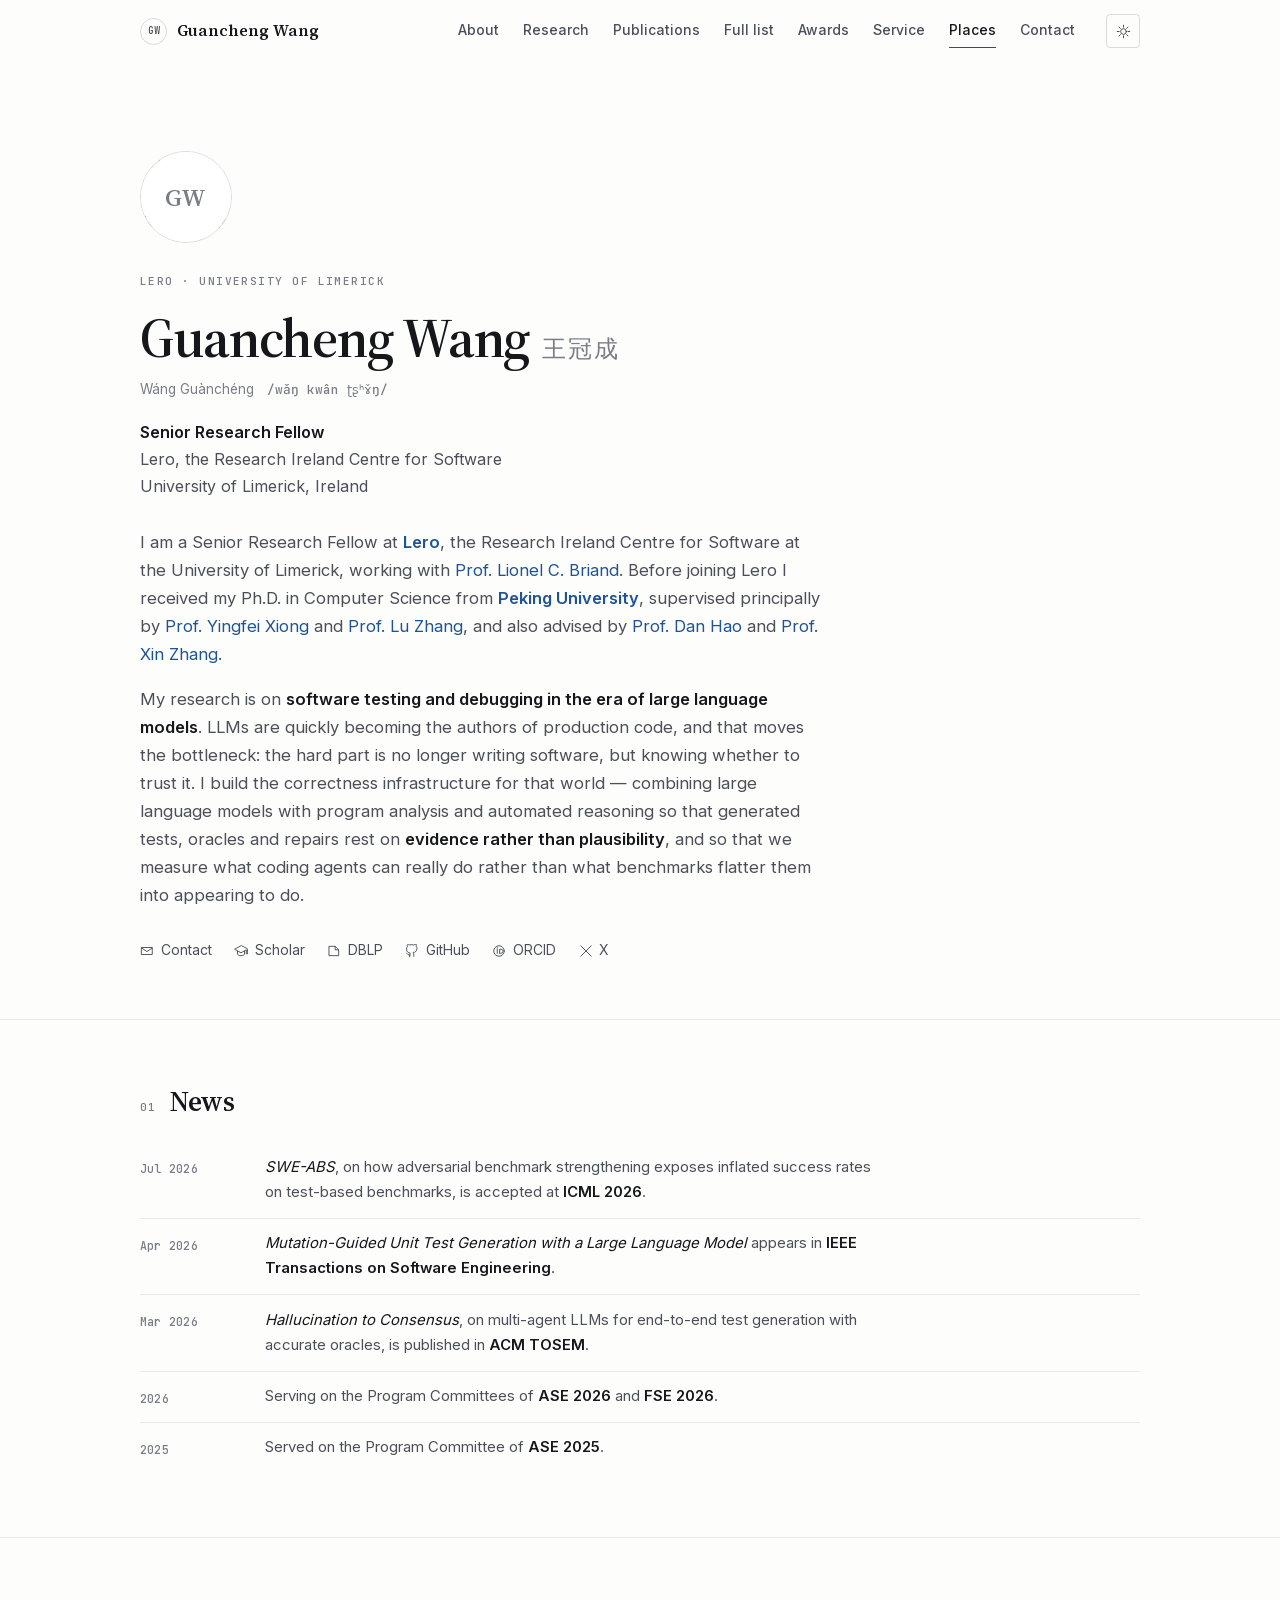
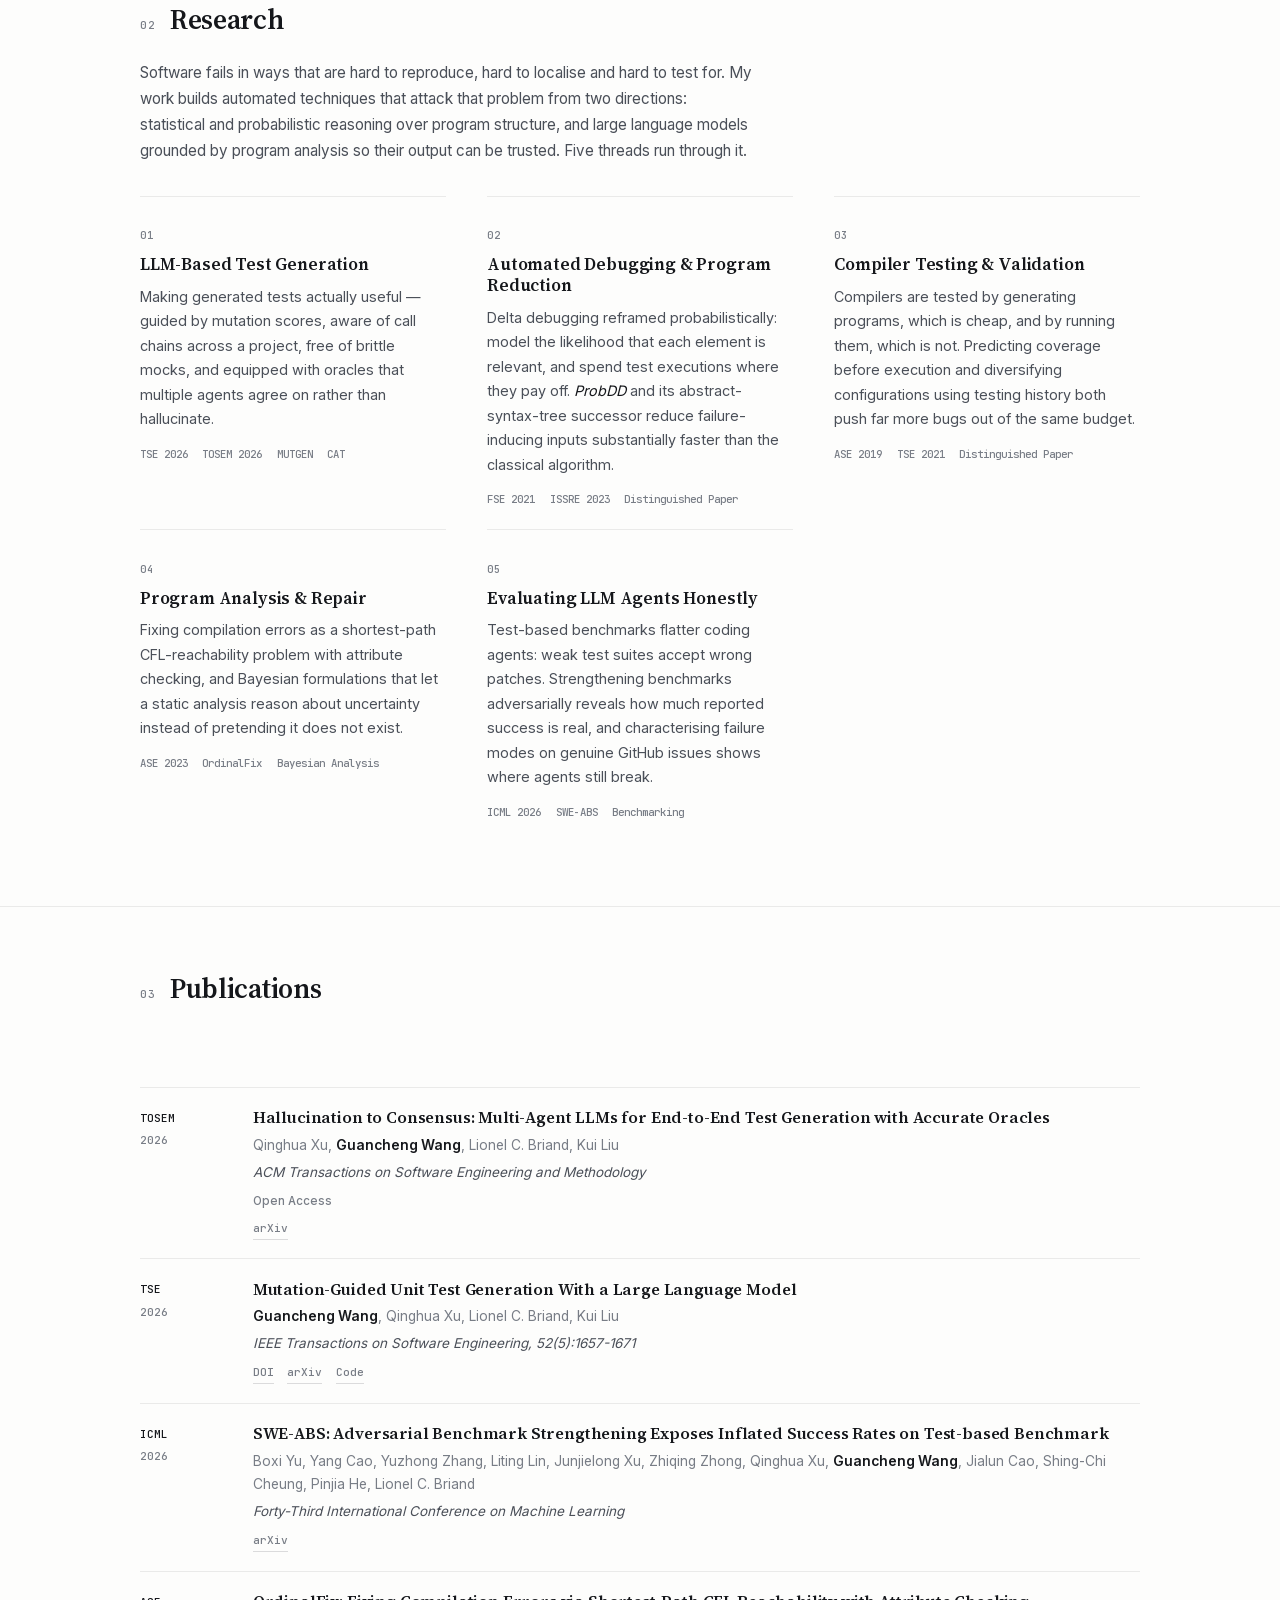
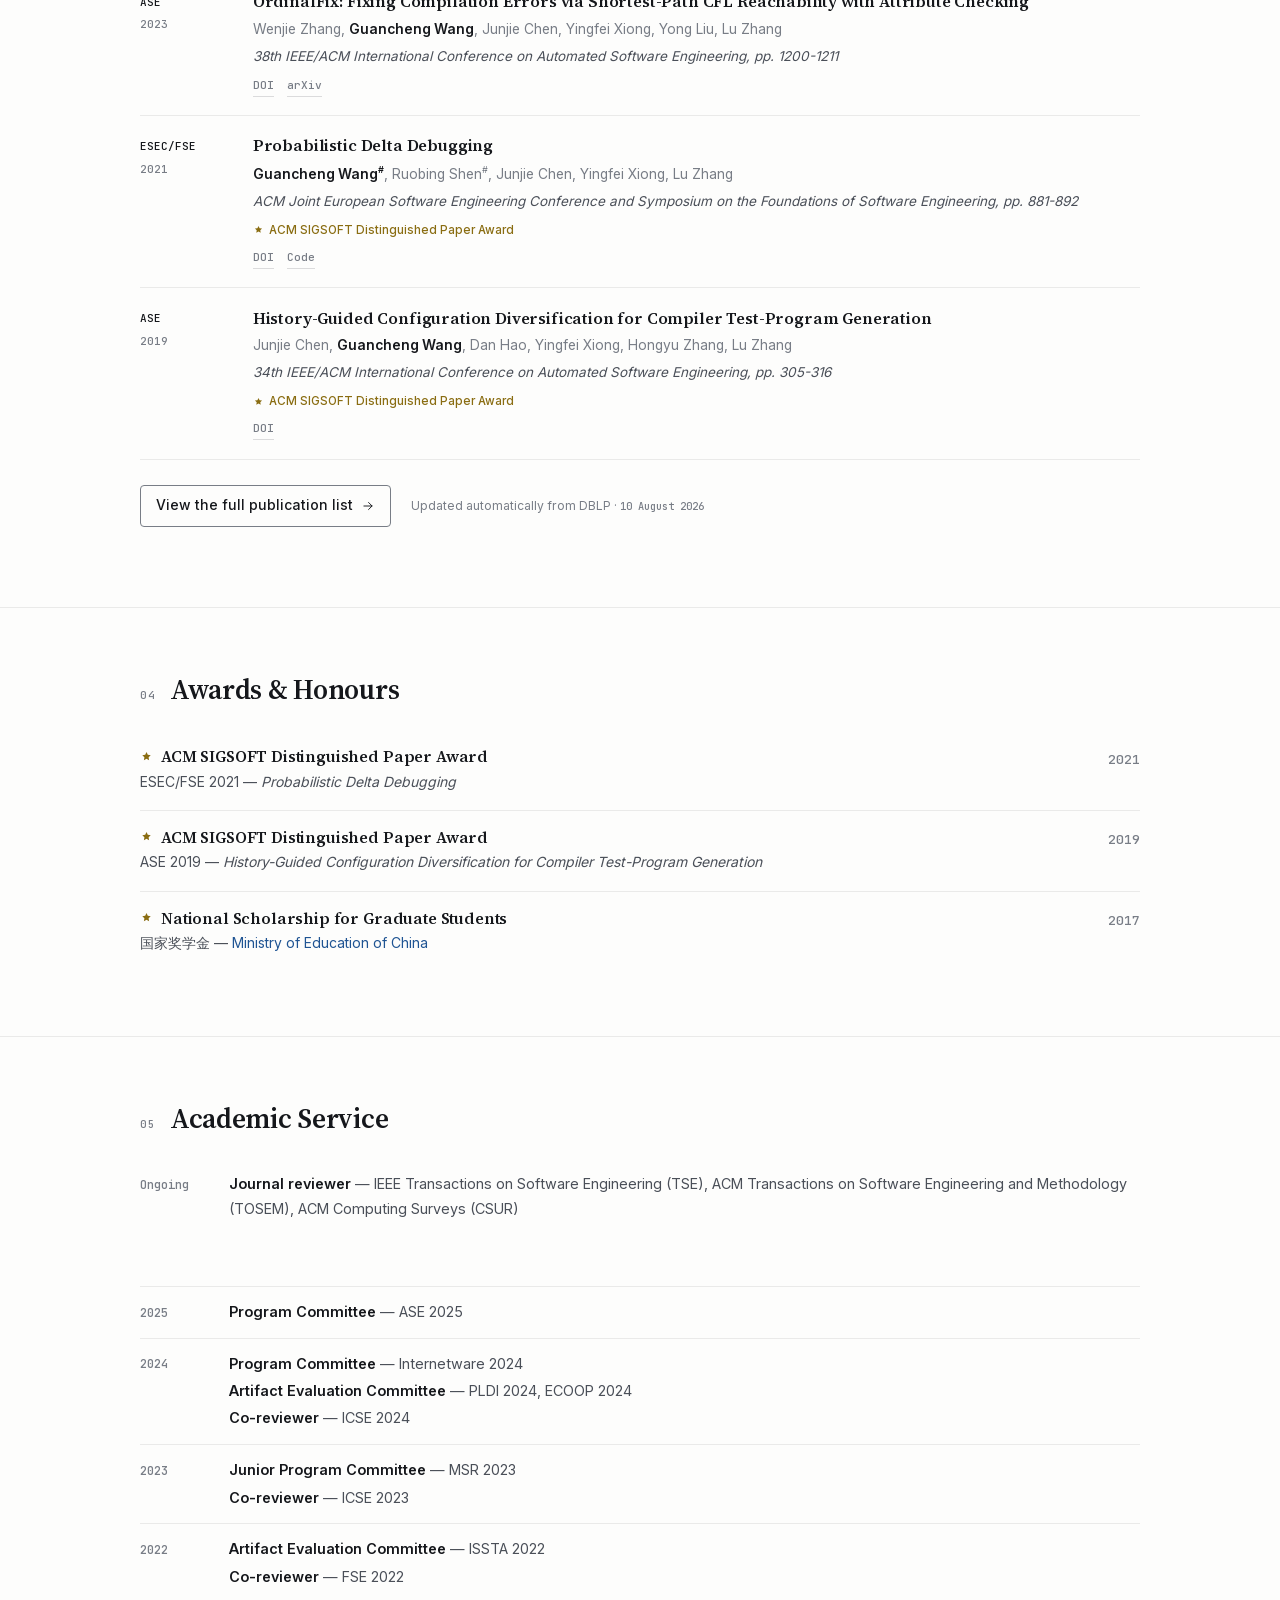
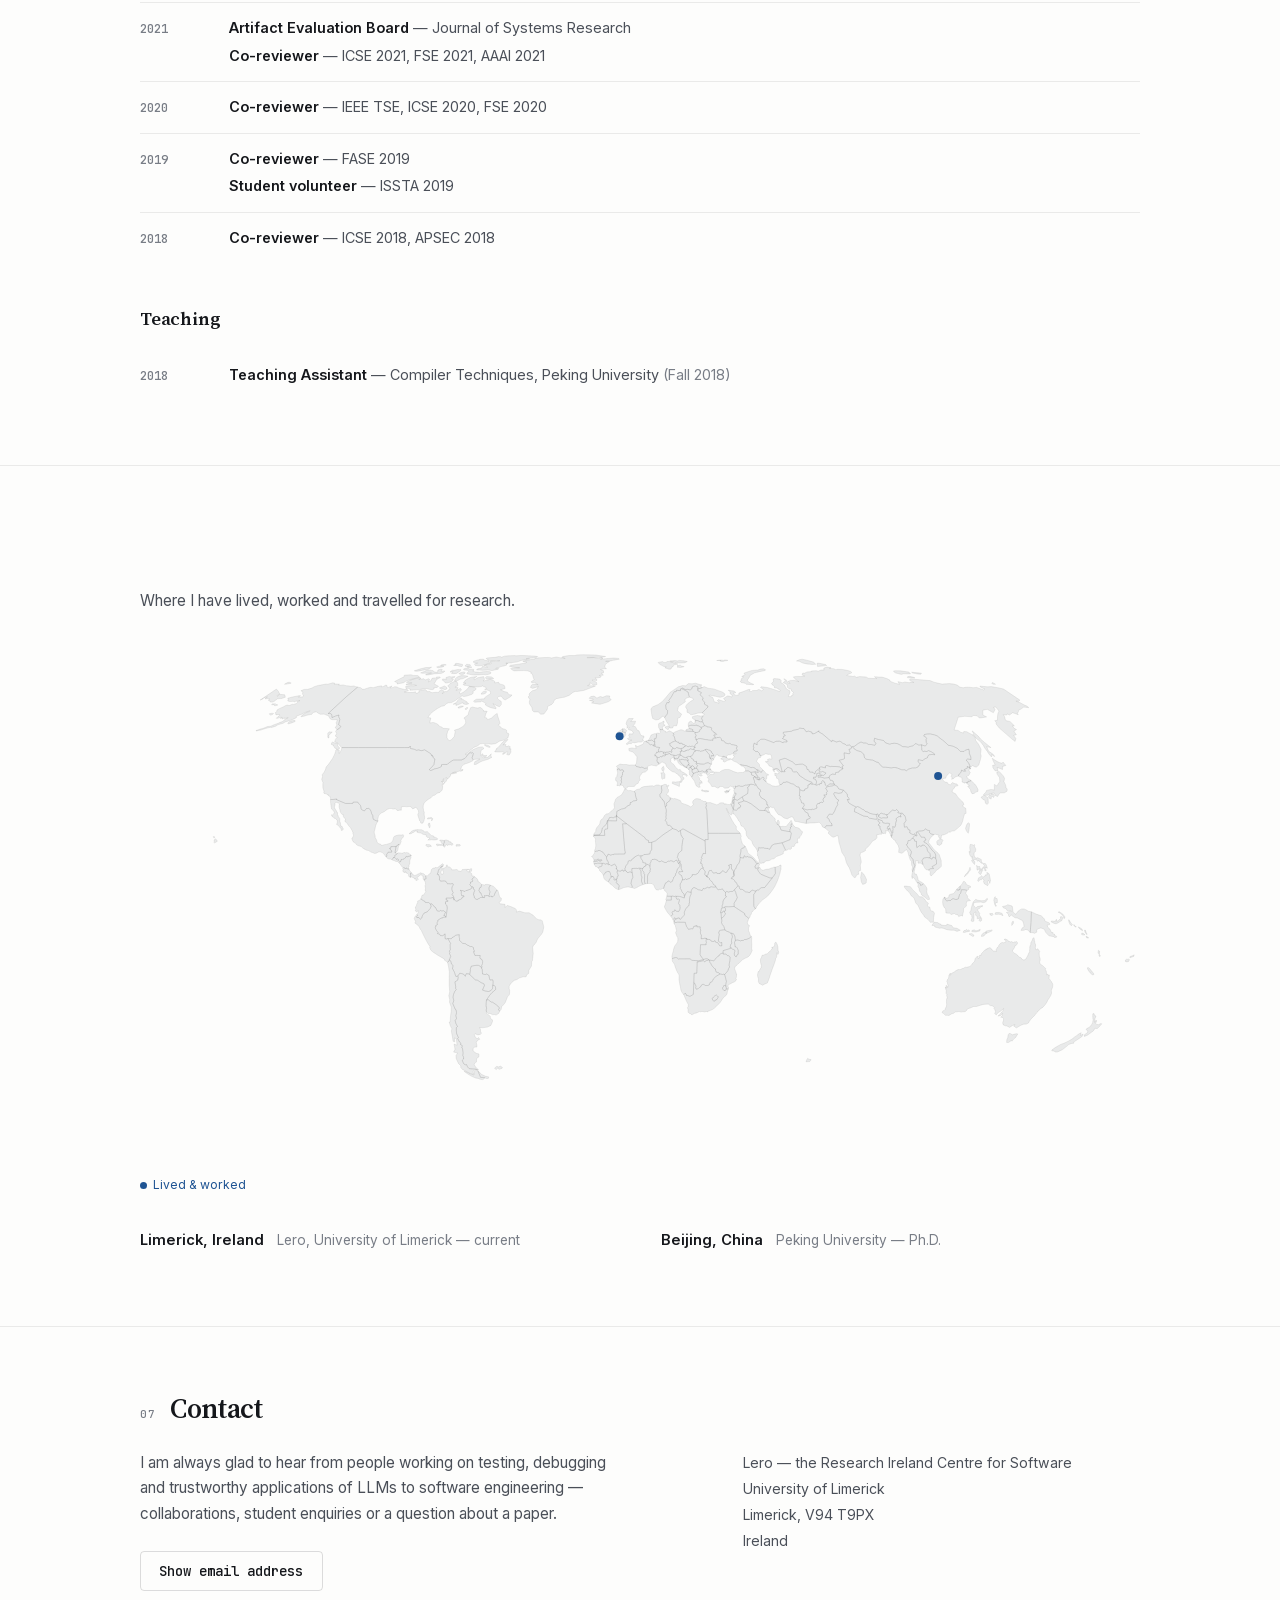
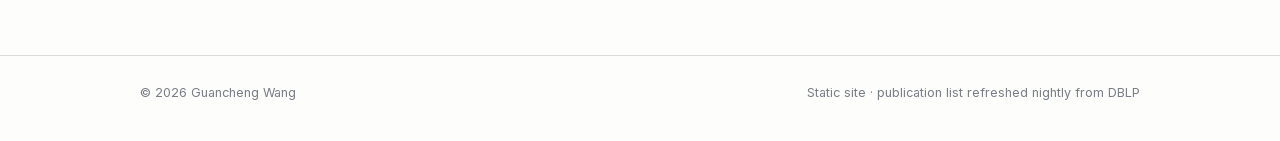
==== index.html @ d959ab54 "feat: add a travel map to the homepage Inline SVG built from Natural Earth 110m outlines (public dom" ====
<!DOCTYPE html>
<html lang="en" data-theme="dark">
<head>
<meta charset="utf-8">
<meta name="viewport" content="width=device-width, initial-scale=1">
<title>Guancheng Wang — Software Testing, Debugging &amp; LLMs for Software Engineering</title>
<meta name="description" content="Guancheng Wang is a Senior Research Fellow at Lero, the Research Ireland Centre for Software, University of Limerick, working on software testing and debugging in the era of large language models — the correctness infrastructure for code that machines increasingly write.">
<meta name="author" content="Guancheng Wang">
<link rel="canonical" href="https://guanchengwang.github.io/">

<meta property="og:type" content="profile">
<meta property="og:title" content="Guancheng Wang — Senior Research Fellow, Lero @ University of Limerick">
<meta property="og:description" content="Software testing and debugging in the era of large language models: making generated tests, oracles and repairs rest on evidence rather than plausibility.">
<meta property="og:url" content="https://guanchengwang.github.io/">
<meta name="twitter:card" content="summary">
<meta name="twitter:creator" content="@Amocy_W">

<link rel="icon" href="data:image/svg+xml,<svg xmlns='http://www.w3.org/2000/svg' viewBox='0 0 100 100'><rect width='100' height='100' rx='24' fill='%236366f1'/><text x='50' y='68' font-size='54' font-family='system-ui,sans-serif' font-weight='700' fill='white' text-anchor='middle'>W</text></svg>">

<link rel="stylesheet" href="assets/css/fonts.css">
<link rel="stylesheet" href="assets/css/style.css">

<script type="application/ld+json">
{
  "@context": "https://schema.org",
  "@type": "Person",
  "name": "Guancheng Wang",
  "alternateName": "王冠成",
  "jobTitle": "Senior Research Fellow",
  "url": "https://guanchengwang.github.io/",
  "affiliation": {
    "@type": "Organization",
    "name": "Lero, the Research Ireland Centre for Software, University of Limerick"
  },
  "alumniOf": { "@type": "Organization", "name": "Peking University" },
  "knowsAbout": ["Software Testing", "Automated Debugging", "Large Language Models",
                 "Program Analysis", "Compiler Testing", "Automated Program Repair"],
  "identifier": "https://orcid.org/0000-0002-4338-8813",
  "sameAs": [
    "https://scholar.google.com/citations?user=WbkgdnIAAAAJ",
    "https://dblp.org/pid/196/5011-1",
    "https://github.com/Amocy-Wang",
    "https://orcid.org/0000-0002-4338-8813",
    "https://x.com/Amocy_W"
  ]
}
</script>
</head>
<body>
<a class="skip" href="#main">Skip to content</a>


<header class="nav" id="nav">
  <div class="nav__inner">
    <a class="nav__brand" href="#top"><span class="nav__mark">GW</span><span class="nav__name">Guancheng Wang</span></a>
    <nav class="nav__links" aria-label="Section navigation">
      <a href="#about">About</a>
      <a href="#research">Research</a>
      <a href="#publications">Publications</a>
      <a href="publications.html">Full list</a>
      <a href="#awards">Awards</a>
      <a href="#service">Service</a>
      <a href="#places">Places</a>
      <a href="#contact">Contact</a>
    </nav>
    <button class="theme-toggle" id="themeToggle" type="button" aria-label="Switch colour theme">
      <svg class="icon-sun" viewBox="0 0 24 24" aria-hidden="true"><circle cx="12" cy="12" r="4.5"/><path d="M12 2v3M12 19v3M2 12h3M19 12h3M4.9 4.9l2.1 2.1M17 17l2.1 2.1M19.1 4.9L17 7M7 17l-2.1 2.1"/></svg>
      <svg class="icon-moon" viewBox="0 0 24 24" aria-hidden="true"><path d="M20 14.5A8.5 8.5 0 1 1 9.5 4a7 7 0 0 0 10.5 10.5z"/></svg>
    </button>
    <button class="nav__burger" id="navBurger" type="button" aria-label="Open menu" aria-expanded="false"><span></span><span></span></button>
  </div>
</header>

<main id="main">

<!-- ===================== HERO ===================== -->
<section class="hero" id="top">
  <div class="wrap">
      <figure class="avatar reveal">
        <!-- Drop a square photo at assets/img/avatar.jpg and it replaces the monogram automatically. -->
        <img id="avatarImg" src="assets/img/avatar.jpg" alt="Portrait of Guancheng Wang" hidden>
        <div class="avatar__mono" id="avatarMono" aria-hidden="true"><span>GW</span></div>
      </figure>
      <p class="hero__eyebrow reveal">Lero · University of Limerick</p>
      <h1 class="hero__name reveal">Guancheng Wang<span class="hero__cn">王冠成</span></h1>
      <p class="hero__pron reveal">
        <span lang="zh-Latn-pinyin">Wáng Guànchéng</span>
        <span class="hero__ipa">/wǎŋ kwân ʈʂʰɤ̌ŋ/</span>
      </p>
      <p class="hero__role reveal">
        <strong>Senior Research Fellow</strong><br>
        <span class="hero__org">Lero, the Research Ireland Centre for Software</span><br>
        <span class="hero__org">University of Limerick, Ireland</span>
      </p>
      <div class="hero__bio">
      <p class="reveal">
        I am a Senior Research Fellow at <strong><a href="https://lero.ie" target="_blank" rel="noopener">Lero</a></strong>, the Research Ireland Centre for Software at the
        University of Limerick, working with <a href="https://www.lbriand.info/" target="_blank" rel="noopener">Prof. Lionel C. Briand</a>.
        Before joining Lero I received my Ph.D. in Computer Science from <strong><a href="https://english.pku.edu.cn" target="_blank" rel="noopener">Peking University</a></strong>,
        supervised principally by <a href="https://xiongyingfei.github.io/" target="_blank" rel="noopener">Prof. Yingfei Xiong</a>
        and <a href="https://cs.pku.edu.cn/info/1233/2056.htm" target="_blank" rel="noopener">Prof. Lu Zhang</a>,
        and also advised by <a href="https://sites.google.com/view/danhao/" target="_blank" rel="noopener">Prof. Dan Hao</a>
        and <a href="https://xinpl.github.io" target="_blank" rel="noopener">Prof. Xin Zhang</a>.
      </p>
      <p class="reveal">
        My research is on <strong>software testing and debugging in the era of large language models</strong>.
        LLMs are quickly becoming the authors of production code, and that moves the bottleneck: the hard part
        is no longer writing software, but knowing whether to trust it. I build the correctness infrastructure
        for that world — combining large language models with program analysis and automated reasoning so that
        generated tests, oracles and repairs rest on <strong>evidence rather than plausibility</strong>, and so
        that we measure what coding agents can really do rather than what benchmarks flatter them into
        appearing to do.
      </p>
      </div>

      <div class="hero__links reveal">
        <a href="#contact">
          <svg viewBox="0 0 24 24" aria-hidden="true"><path d="M3 6h18v12H3z"/><path d="M3 7l9 6 9-6"/></svg>Contact</a>
        <a href="https://scholar.google.com/citations?user=WbkgdnIAAAAJ" target="_blank" rel="noopener">
          <svg viewBox="0 0 24 24" aria-hidden="true"><path d="M12 3L1 9l11 6 9-4.9V17h2V9z"/><path d="M6 12.5V17c0 1.7 2.7 3 6 3s6-1.3 6-3v-4.5"/></svg>Scholar</a>
        <a href="https://dblp.org/pid/196/5011-1" target="_blank" rel="noopener">
          <svg viewBox="0 0 24 24" aria-hidden="true"><path d="M4 4h10l6 6v10H4z"/><path d="M14 4v6h6"/></svg>DBLP</a>
        <a href="https://github.com/Amocy-Wang" target="_blank" rel="noopener">
          <svg viewBox="0 0 24 24" aria-hidden="true"><path d="M9 19c-4 1.5-4-2.5-6-3m12 5v-3.9a3.4 3.4 0 0 0-1-2.6c3.1-.3 6.4-1.5 6.4-7A5.4 5.4 0 0 0 19 3.8a5 5 0 0 0-.1-3.7s-1.2-.3-3.9 1.5a13.4 13.4 0 0 0-7 0C5.3.8 4.1 1.1 4.1 1.1a5 5 0 0 0-.1 3.7 5.4 5.4 0 0 0-1.4 3.7c0 5.5 3.3 6.7 6.4 7a3.4 3.4 0 0 0-1 2.6V22"/></svg>GitHub</a>
        <a href="https://orcid.org/0000-0002-4338-8813" target="_blank" rel="noopener">
          <svg viewBox="0 0 24 24" aria-hidden="true"><circle cx="12" cy="12" r="9"/><path d="M9 8v8M9 6h.01M13 16V9h2.5a3.5 3.5 0 0 1 0 7z"/></svg>ORCID</a>
        <a href="https://x.com/Amocy_W" target="_blank" rel="noopener">
          <svg viewBox="0 0 24 24" aria-hidden="true"><path d="M3 3l18 18M21 3L3 21"/></svg>X</a>
      </div>
  </div>
</section>

<!-- ===================== NEWS ===================== -->
<section class="section" id="about">
  <div class="wrap">
    <h2 class="section__title reveal"><span class="section__num">01</span>News</h2>
    <!-- Add a new item by copying one <li> block. Newest first. -->
    <ul class="news reveal">
      <li class="news__item">
        <time class="news__date">Jul 2026</time>
        <p><em>SWE-ABS</em>, on how adversarial benchmark strengthening exposes inflated success rates on
        test-based benchmarks, is accepted at <strong>ICML 2026</strong>.</p>
      </li>
      <li class="news__item">
        <time class="news__date">Apr 2026</time>
        <p><em>Mutation-Guided Unit Test Generation with a Large Language Model</em> appears in
        <strong>IEEE Transactions on Software Engineering</strong>.</p>
      </li>
      <li class="news__item">
        <time class="news__date">Mar 2026</time>
        <p><em>Hallucination to Consensus</em>, on multi-agent LLMs for end-to-end test generation with accurate
        oracles, is published in <strong>ACM TOSEM</strong>.</p>
      </li>
      <li class="news__item">
        <time class="news__date">2026</time>
        <p>Serving on the Program Committees of <strong>ASE 2026</strong> and <strong>FSE 2026</strong>.</p>
      </li>
      <li class="news__item">
        <time class="news__date">2025</time>
        <p>Served on the Program Committee of <strong>ASE 2025</strong>.</p>
      </li>
    </ul>
  </div>
</section>

<!-- ===================== RESEARCH ===================== -->
<section class="section" id="research">
  <div class="wrap">
    <h2 class="section__title reveal"><span class="section__num">02</span>Research</h2>
    <p class="section__lede reveal">
      Software fails in ways that are hard to reproduce, hard to localise and hard to test for. My work builds
      automated techniques that attack that problem from two directions: statistical and probabilistic reasoning
      over program structure, and large language models grounded by program analysis so their output can be
      trusted. Five threads run through it.
    </p>

    <div class="cards">
      <article class="card reveal">
        <span class="card__idx">01</span>
        <h3>LLM-Based Test Generation</h3>
        <p>Making generated tests actually useful — guided by mutation scores, aware of call chains across a
        project, free of brittle mocks, and equipped with oracles that multiple agents agree on rather than
        hallucinate.</p>
        <p class="card__tags"><span>TSE&nbsp;2026</span><span>TOSEM&nbsp;2026</span><span>MUTGEN</span><span>CAT</span></p>
      </article>

      <article class="card reveal">
        <span class="card__idx">02</span>
        <h3>Automated Debugging &amp; Program Reduction</h3>
        <p>Delta debugging reframed probabilistically: model the likelihood that each element is relevant, and
        spend test executions where they pay off. <em>ProbDD</em> and its abstract-syntax-tree successor reduce
        failure-inducing inputs substantially faster than the classical algorithm.</p>
        <p class="card__tags"><span>FSE&nbsp;2021</span><span>ISSRE&nbsp;2023</span><span>Distinguished&nbsp;Paper</span></p>
      </article>

      <article class="card reveal">
        <span class="card__idx">03</span>
        <h3>Compiler Testing &amp; Validation</h3>
        <p>Compilers are tested by generating programs, which is cheap, and by running them, which is not.
        Predicting coverage before execution and diversifying configurations using testing history both push
        far more bugs out of the same budget.</p>
        <p class="card__tags"><span>ASE&nbsp;2019</span><span>TSE&nbsp;2021</span><span>Distinguished&nbsp;Paper</span></p>
      </article>

      <article class="card reveal">
        <span class="card__idx">04</span>
        <h3>Program Analysis &amp; Repair</h3>
        <p>Fixing compilation errors as a shortest-path CFL-reachability problem with attribute checking, and
        Bayesian formulations that let a static analysis reason about uncertainty instead of pretending it
        does not exist.</p>
        <p class="card__tags"><span>ASE&nbsp;2023</span><span>OrdinalFix</span><span>Bayesian&nbsp;Analysis</span></p>
      </article>

      <article class="card reveal">
        <span class="card__idx">05</span>
        <h3>Evaluating LLM Agents Honestly</h3>
        <p>Test-based benchmarks flatter coding agents: weak test suites accept wrong patches. Strengthening
        benchmarks adversarially reveals how much reported success is real, and characterising failure modes on
        genuine GitHub issues shows where agents still break.</p>
        <p class="card__tags"><span>ICML&nbsp;2026</span><span>SWE-ABS</span><span>Benchmarking</span></p>
      </article>
    </div>
  </div>
</section>

<!-- ===================== PUBLICATIONS ===================== -->
<section class="section" id="publications">
  <div class="wrap">
    <h2 class="section__title reveal"><span class="section__num">03</span>Publications</h2>
    <p class="section__lede reveal">
      A selection of my work. Authors marked <sup>#</sup> contributed equally.
    </p>

    <div class="publist publist--selected">
<!-- SELECTED:START -->
        <article class="pub" data-type="journal" data-year="2026" data-topics="LLM4SE Test Generation Test Oracles" data-title="Hallucination to Consensus: Multi-Agent LLMs for End-to-End Test Generation with Accurate Oracles" data-authors="Qinghua Xu Guancheng Wang Lionel C. Briand Kui Liu" data-venue="ACM Transactions on Software Engineering and Methodology TOSEM">
          <div class="pub__rail"><span class="pub__venue-tag">TOSEM</span><span class="pub__year">2026</span></div>
          <div class="pub__body">
            <h3 class="pub__title">Hallucination to Consensus: Multi-Agent LLMs for End-to-End Test Generation with Accurate Oracles</h3>
            <p class="pub__authors"><span class='author'>Qinghua Xu</span>, <span class="author me">Guancheng Wang</span>, <span class='author'>Lionel C. Briand</span>, <span class='author'>Kui Liu</span></p>
            <p class="pub__venue">ACM Transactions on Software Engineering and Methodology</p>
            <div class="pub__meta"><span class="badge badge--status">Open Access</span></div>
            <div class="pub__links"><a class="publink publink--arxiv" href="https://arxiv.org/abs/2506.02943" target="_blank" rel="noopener">arXiv</a></div>
          </div>
        </article>
        <article class="pub" data-type="journal" data-year="2026" data-topics="LLM4SE Test Generation Mutation Testing" data-title="Mutation-Guided Unit Test Generation With a Large Language Model" data-authors="Guancheng Wang Qinghua Xu Lionel C. Briand Kui Liu" data-venue="IEEE Transactions on Software Engineering TSE">
          <div class="pub__rail"><span class="pub__venue-tag">TSE</span><span class="pub__year">2026</span></div>
          <div class="pub__body">
            <h3 class="pub__title">Mutation-Guided Unit Test Generation With a Large Language Model</h3>
            <p class="pub__authors"><span class="author me">Guancheng Wang</span>, <span class='author'>Qinghua Xu</span>, <span class='author'>Lionel C. Briand</span>, <span class='author'>Kui Liu</span></p>
            <p class="pub__venue">IEEE Transactions on Software Engineering, 52(5):1657-1671</p>
            <div class="pub__meta"></div>
            <div class="pub__links"><a class="publink publink--doi" href="https://doi.org/10.1109/TSE.2026.3682975" target="_blank" rel="noopener">DOI</a><a class="publink publink--arxiv" href="https://arxiv.org/abs/2506.02954" target="_blank" rel="noopener">arXiv</a><a class="publink publink--code" href="https://github.com/Amocy-Wang/MUTGEN" target="_blank" rel="noopener">Code</a></div>
          </div>
        </article>
        <article class="pub" data-type="conference" data-year="2026" data-topics="LLM Agents Benchmarking" data-title="SWE-ABS: Adversarial Benchmark Strengthening Exposes Inflated Success Rates on Test-based Benchmark" data-authors="Boxi Yu Yang Cao Yuzhong Zhang Liting Lin Junjielong Xu Zhiqing Zhong Qinghua Xu Guancheng Wang Jialun Cao Shing-Chi Cheung Pinjia He Lionel C. Briand" data-venue="Forty-Third International Conference on Machine Learning ICML">
          <div class="pub__rail"><span class="pub__venue-tag">ICML</span><span class="pub__year">2026</span></div>
          <div class="pub__body">
            <h3 class="pub__title">SWE-ABS: Adversarial Benchmark Strengthening Exposes Inflated Success Rates on Test-based Benchmark</h3>
            <p class="pub__authors"><span class='author'>Boxi Yu</span>, <span class='author'>Yang Cao</span>, <span class='author'>Yuzhong Zhang</span>, <span class='author'>Liting Lin</span>, <span class='author'>Junjielong Xu</span>, <span class='author'>Zhiqing Zhong</span>, <span class='author'>Qinghua Xu</span>, <span class="author me">Guancheng Wang</span>, <span class='author'>Jialun Cao</span>, <span class='author'>Shing-Chi Cheung</span>, <span class='author'>Pinjia He</span>, <span class='author'>Lionel C. Briand</span></p>
            <p class="pub__venue">Forty-Third International Conference on Machine Learning</p>
            <div class="pub__meta"></div>
            <div class="pub__links"><a class="publink publink--arxiv" href="https://arxiv.org/abs/2603.00520" target="_blank" rel="noopener">arXiv</a></div>
          </div>
        </article>
        <article class="pub" data-type="conference" data-year="2023" data-topics="Program Repair Program Analysis" data-title="OrdinalFix: Fixing Compilation Errors via Shortest-Path CFL Reachability with Attribute Checking" data-authors="Wenjie Zhang Guancheng Wang Junjie Chen Yingfei Xiong Yong Liu Lu Zhang" data-venue="38th IEEE/ACM International Conference on Automated Software Engineering ASE">
          <div class="pub__rail"><span class="pub__venue-tag">ASE</span><span class="pub__year">2023</span></div>
          <div class="pub__body">
            <h3 class="pub__title">OrdinalFix: Fixing Compilation Errors via Shortest-Path CFL Reachability with Attribute Checking</h3>
            <p class="pub__authors"><span class='author'>Wenjie Zhang</span>, <span class="author me">Guancheng Wang</span>, <span class='author'>Junjie Chen</span>, <span class='author'>Yingfei Xiong</span>, <span class='author'>Yong Liu</span>, <span class='author'>Lu Zhang</span></p>
            <p class="pub__venue">38th IEEE/ACM International Conference on Automated Software Engineering, pp. 1200-1211</p>
            <div class="pub__meta"></div>
            <div class="pub__links"><a class="publink publink--doi" href="https://doi.org/10.1109/ASE56229.2023.00072" target="_blank" rel="noopener">DOI</a><a class="publink publink--arxiv" href="https://arxiv.org/abs/2309.06771" target="_blank" rel="noopener">arXiv</a></div>
          </div>
        </article>
        <article class="pub" data-type="conference" data-year="2021" data-topics="Debugging Program Reduction" data-title="Probabilistic Delta Debugging" data-authors="Guancheng Wang Ruobing Shen Junjie Chen Yingfei Xiong Lu Zhang" data-venue="ACM Joint European Software Engineering Conference and Symposium on the Foundations of Software Engineering ESEC/FSE">
          <div class="pub__rail"><span class="pub__venue-tag">ESEC/FSE</span><span class="pub__year">2021</span></div>
          <div class="pub__body">
            <h3 class="pub__title">Probabilistic Delta Debugging</h3>
            <p class="pub__authors"><span class="author me">Guancheng Wang<sup>#</sup></span>, <span class='author'>Ruobing Shen<sup>#</sup></span>, <span class='author'>Junjie Chen</span>, <span class='author'>Yingfei Xiong</span>, <span class='author'>Lu Zhang</span></p>
            <p class="pub__venue">ACM Joint European Software Engineering Conference and Symposium on the Foundations of Software Engineering, pp. 881-892</p>
            <div class="pub__meta"><span class="badge badge--award"><svg viewBox="0 0 24 24" aria-hidden="true"><path d="M12 2l2.4 4.9 5.4.8-3.9 3.8.9 5.4-4.8-2.5-4.8 2.5.9-5.4L4.2 7.7l5.4-.8z"/></svg>ACM SIGSOFT Distinguished Paper Award</span></div>
            <div class="pub__links"><a class="publink publink--doi" href="https://doi.org/10.1145/3468264.3468625" target="_blank" rel="noopener">DOI</a><a class="publink publink--code" href="https://github.com/Amocy-Wang/ProbDD" target="_blank" rel="noopener">Code</a></div>
          </div>
        </article>
        <article class="pub" data-type="conference" data-year="2019" data-topics="Compiler Testing" data-title="History-Guided Configuration Diversification for Compiler Test-Program Generation" data-authors="Junjie Chen Guancheng Wang Dan Hao Yingfei Xiong Hongyu Zhang Lu Zhang" data-venue="34th IEEE/ACM International Conference on Automated Software Engineering ASE">
          <div class="pub__rail"><span class="pub__venue-tag">ASE</span><span class="pub__year">2019</span></div>
          <div class="pub__body">
            <h3 class="pub__title">History-Guided Configuration Diversification for Compiler Test-Program Generation</h3>
            <p class="pub__authors"><span class='author'>Junjie Chen</span>, <span class="author me">Guancheng Wang</span>, <span class='author'>Dan Hao</span>, <span class='author'>Yingfei Xiong</span>, <span class='author'>Hongyu Zhang</span>, <span class='author'>Lu Zhang</span></p>
            <p class="pub__venue">34th IEEE/ACM International Conference on Automated Software Engineering, pp. 305-316</p>
            <div class="pub__meta"><span class="badge badge--award"><svg viewBox="0 0 24 24" aria-hidden="true"><path d="M12 2l2.4 4.9 5.4.8-3.9 3.8.9 5.4-4.8-2.5-4.8 2.5.9-5.4L4.2 7.7l5.4-.8z"/></svg>ACM SIGSOFT Distinguished Paper Award</span></div>
            <div class="pub__links"><a class="publink publink--doi" href="https://doi.org/10.1109/ASE.2019.00037" target="_blank" rel="noopener">DOI</a></div>
          </div>
        </article>
        <!-- SELECTED:END -->
    </div>

    <p class="publist__more reveal">
      <a class="btn btn--primary" href="publications.html">
        View the full publication list
        <svg viewBox="0 0 24 24" aria-hidden="true"><path d="M5 12h14M13 6l6 6-6 6"/></svg>
      </a>
      <span class="publist__stamp">Updated automatically from DBLP · <span class="updated"><!-- UPDATED:START --><time datetime="2026-08-10T14:28:16Z">10 August 2026</time><!-- UPDATED:END --></span></span>
    </p>
  </div>
</section>

<!-- ===================== AWARDS ===================== -->
<section class="section" id="awards">
  <div class="wrap">
    <h2 class="section__title reveal"><span class="section__num">04</span>Awards &amp; Honours</h2>
    <div class="awards">
      <article class="award reveal">
        <div>
          <h3><svg viewBox="0 0 24 24" aria-hidden="true"><path d="M12 2l2.4 4.9 5.4.8-3.9 3.8.9 5.4-4.8-2.5-4.8 2.5.9-5.4L4.2 7.7l5.4-.8z"/></svg>ACM SIGSOFT Distinguished Paper Award</h3>
          <p>ESEC/FSE 2021 — <em>Probabilistic Delta Debugging</em></p>
        </div>
        <span class="award__year">2021</span>
      </article>
      <article class="award reveal">
        <div>
          <h3><svg viewBox="0 0 24 24" aria-hidden="true"><path d="M12 2l2.4 4.9 5.4.8-3.9 3.8.9 5.4-4.8-2.5-4.8 2.5.9-5.4L4.2 7.7l5.4-.8z"/></svg>ACM SIGSOFT Distinguished Paper Award</h3>
          <p>ASE 2019 — <em>History-Guided Configuration Diversification for Compiler Test-Program Generation</em></p>
        </div>
        <span class="award__year">2019</span>
      </article>
      <article class="award reveal">
        <div>
          <h3><svg viewBox="0 0 24 24" aria-hidden="true"><path d="M12 2l2.4 4.9 5.4.8-3.9 3.8.9 5.4-4.8-2.5-4.8 2.5.9-5.4L4.2 7.7l5.4-.8z"/></svg>National Scholarship for Graduate Students</h3>
          <p>国家奖学金 — <a href="http://www.moe.gov.cn/jyb_xwfb/xw_zt/moe_357/jyzt_2015nztzl/2015_zt06/15zt06_gxzzzc/gxzz_yjs/201508/t20150810_199224.html" target="_blank" rel="noopener">Ministry of Education of China</a></p>
        </div>
        <span class="award__year">2017</span>
      </article>
    </div>
  </div>
</section>

<!-- ===================== SERVICE ===================== -->
<section class="section" id="service">
  <div class="wrap">
    <h2 class="section__title reveal"><span class="section__num">05</span>Academic Service</h2>
    <div class="timeline">
      <div class="tl reveal"><span class="tl__year">Ongoing</span><div class="tl__body">
        <p><strong>Journal reviewer</strong> — IEEE Transactions on Software Engineering (TSE),
        ACM Transactions on Software Engineering and Methodology (TOSEM),
        ACM Computing Surveys (CSUR)</p></div></div>
      <div class="tl reveal"><span class="tl__year">2026</span><div class="tl__body">
        <p><strong>Program Committee</strong> — ASE 2026, FSE 2026</p></div></div>
      <div class="tl reveal"><span class="tl__year">2025</span><div class="tl__body">
        <p><strong>Program Committee</strong> — ASE 2025</p></div></div>
      <div class="tl reveal"><span class="tl__year">2024</span><div class="tl__body">
        <p><strong>Program Committee</strong> — Internetware 2024</p>
        <p><strong>Artifact Evaluation Committee</strong> — PLDI 2024, ECOOP 2024</p>
        <p><strong>Co-reviewer</strong> — ICSE 2024</p></div></div>
      <div class="tl reveal"><span class="tl__year">2023</span><div class="tl__body">
        <p><strong>Junior Program Committee</strong> — MSR 2023</p>
        <p><strong>Co-reviewer</strong> — ICSE 2023</p></div></div>
      <div class="tl reveal"><span class="tl__year">2022</span><div class="tl__body">
        <p><strong>Artifact Evaluation Committee</strong> — ISSTA 2022</p>
        <p><strong>Co-reviewer</strong> — FSE 2022</p></div></div>
      <div class="tl reveal"><span class="tl__year">2021</span><div class="tl__body">
        <p><strong>Artifact Evaluation Board</strong> — Journal of Systems Research</p>
        <p><strong>Co-reviewer</strong> — ICSE 2021, FSE 2021, AAAI 2021</p></div></div>
      <div class="tl reveal"><span class="tl__year">2020</span><div class="tl__body">
        <p><strong>Co-reviewer</strong> — IEEE TSE, ICSE 2020, FSE 2020</p></div></div>
      <div class="tl reveal"><span class="tl__year">2019</span><div class="tl__body">
        <p><strong>Co-reviewer</strong> — FASE 2019</p>
        <p><strong>Student volunteer</strong> — ISSTA 2019</p></div></div>
      <div class="tl reveal"><span class="tl__year">2018</span><div class="tl__body">
        <p><strong>Co-reviewer</strong> — ICSE 2018, APSEC 2018</p></div></div>
    </div>

    <h3 class="subhead reveal">Teaching</h3>
    <div class="timeline">
      <div class="tl reveal"><span class="tl__year">2018</span><div class="tl__body">
        <p><strong>Teaching Assistant</strong> — Compiler Techniques, Peking University <span class="muted">(Fall 2018)</span></p></div></div>
    </div>
  </div>
</section>

<!-- ===================== PLACES ===================== -->
<section class="section" id="places">
  <div class="wrap">
    <h2 class="section__title reveal"><span class="section__num">06</span>Places</h2>
    <p class="section__lede reveal">
      Where I have lived, worked and travelled for research.
    </p>
    <figure class="map reveal">
<!-- MAP:START -->
      <svg class="map__svg" viewBox="0 0 1000 515" role="group" aria-label="World map of places visited" xmlns="http://www.w3.org/2000/svg">
        <path class="map__land" d="M994.2 308.8L993.8 310.4L991.9 311.1L989.9 311.8L989.9 310.6L991.4 310.0L992.3 309.8L994.2 308.8ZM987.9 313.4L988.7 312.9L989.4 313.8L988.6 315.5L986.8 315.9L985.4 315.5L985.4 314.1L986.8 313.0L987.9 313.4ZM594.2 260.5L594.6 260.9L604.6 267.4L604.8 269.2L608.8 272.4L607.4 276.4L607.5 278.2L609.3 279.3L609.3 280.2L608.5 282.1L608.7 283.1L608.5 284.6L609.4 286.6L610.4 289.7L611.4 290.4L609.2 292.3L606.1 293.5L604.4 293.5L603.4 294.4L601.5 294.5L600.8 294.9L597.5 294.0L595.4 294.3L594.8 289.9L593.9 288.5L593.3 287.6L590.6 287.0L589.1 286.0L587.3 285.5L586.2 284.9L585.1 284.1L583.7 280.1L582.1 278.3L581.6 276.5L581.9 274.8L581.4 271.9L582.5 271.7L583.6 270.6L584.7 268.9L585.3 268.2L585.3 267.2L584.7 266.5L584.6 265.2L585.4 264.8L585.6 262.9L584.5 261.1L585.4 260.7L588.5 260.8L594.2 260.5ZM476.7 169.2L476.7 169.4L476.7 170.0L476.6 174.9L467.7 174.7L467.6 182.9L465.1 183.2L464.4 184.8L464.8 189.4L454.2 189.4L453.5 190.4L453.7 189.1L459.9 188.8L460.2 187.7L461.4 186.3L462.4 181.9L466.2 178.4L467.6 174.4L468.4 174.1L469.4 171.7L471.6 171.3L472.6 171.7L473.8 171.7L474.7 171.0L476.4 170.9L476.3 169.2L476.7 169.2ZM201.9 101.6L201.6 101.6L198.8 98.5L198.1 97.2L194.7 95.9L195.4 93.2L197.2 91.4L195.2 90.1L196.7 87.6L195.6 85.4L196.8 83.8L199.3 82.4L200.9 80.5L198.6 78.6L199.4 75.2L199.9 73.1L199.0 71.7L198.7 70.5L198.9 69.0L195.8 69.9L192.0 71.6L191.9 69.6L191.6 68.3L190.2 67.5L188.2 67.5L205.7 51.3L217.6 41.1L220.6 41.7L222.3 43.1L224.1 43.3L227.2 42.2L230.5 41.3L233.2 41.7L237.5 40.5L241.5 39.8L241.6 40.9L243.8 40.3L245.8 39.1L246.8 39.3L247.5 41.7L252.1 39.9L250.2 41.9L253.1 41.5L254.7 40.7L257.0 40.9L258.9 42.0L262.6 43.0L264.9 43.5L267.1 43.3L268.5 44.7L264.3 46.0L267.5 46.6L273.3 46.3L275.5 45.8L276.2 47.5L279.6 46.1L278.6 44.9L280.8 44.0L283.3 43.9L285.2 43.6L286.3 44.2L287.0 45.7L289.5 45.5L292.0 46.7L295.6 46.3L298.5 46.4L299.7 44.7L301.9 44.2L304.3 45.1L302.2 47.7L305.2 45.5L306.8 45.6L309.9 42.8L309.1 41.2L307.7 40.1L310.5 37.2L314.6 35.3L316.8 35.8L317.7 36.9L317.8 39.8L314.9 41.1L318.2 41.7L316.1 44.5L320.4 42.3L321.5 44.1L319.4 46.1L320.1 48.0L323.6 46.0L326.8 43.6L329.1 40.6L331.8 40.8L334.4 41.2L336.2 42.6L335.4 44.0L332.9 45.4L333.3 46.9L332.2 48.2L326.8 50.1L323.6 50.6L322.1 49.7L320.4 51.1L316.8 53.4L315.3 54.6L311.6 56.6L308.4 56.8L305.9 58.0L304.4 59.8L301.7 60.2L297.4 62.5L292.8 65.8L290.3 68.0L287.9 71.5L290.9 72.0L290.2 74.7L289.8 77.0L293.4 76.4L296.8 77.7L298.4 78.8L299.2 80.2L301.6 81.0L303.3 82.3L307.1 82.5L309.4 82.8L307.7 85.4L306.9 88.5L307.0 91.9L309.1 94.8L311.4 93.8L314.2 90.6L315.2 85.8L314.4 84.2L318.8 82.8L322.5 80.7L324.8 78.6L325.7 76.7L325.5 74.1L323.9 71.9L328.2 68.8L328.7 66.2L330.6 61.7L332.5 61.0L335.8 61.8L337.9 62.1L340.1 61.3L341.6 62.3L343.4 64.0L343.4 65.1L347.2 65.3L345.9 67.7L344.8 71.4L346.7 71.9L347.5 73.7L351.5 72.0L355.1 68.7L357.2 67.4L357.7 70.0L359.0 73.8L360.0 77.4L358.3 79.2L360.7 80.9L362.1 82.6L365.5 83.4L366.6 84.3L366.7 86.9L368.4 87.3L368.9 88.5L367.9 91.9L365.8 93.1L363.8 94.1L359.4 95.2L355.5 97.7L351.3 98.2L346.4 97.6L342.8 97.6L340.2 97.8L337.4 100.0L333.8 101.4L328.9 105.5L325.0 108.4L327.3 107.9L332.7 103.8L338.6 101.2L342.4 100.9L344.0 102.4L341.0 104.5L340.7 107.8L340.8 110.2L343.5 111.7L347.7 111.3L351.3 107.8L350.7 110.1L352.0 111.2L348.3 113.2L342.2 115.1L339.4 116.4L335.9 118.6L334.1 118.4L334.8 115.7L339.9 113.1L335.9 113.2L333.0 113.6L332.0 111.9L333.4 107.6L332.7 106.7L330.8 107.2L330.3 106.4L327.6 108.8L326.0 111.2L324.6 112.6L323.4 113.1L322.5 113.3L322.0 114.0L317.4 114.0L313.6 114.0L312.3 114.6L308.9 116.9L308.5 117.1L307.3 118.4L305.0 118.4L302.5 118.4L301.2 118.9L301.4 119.5L301.3 120.5L301.1 120.8L297.2 122.4L294.5 122.9L290.9 124.5L290.3 124.5L289.6 124.0L289.5 123.6L289.7 123.3L290.6 122.2L292.4 120.4L293.9 118.6L294.4 115.8L294.9 113.0L293.0 111.5L293.5 110.9L293.3 110.6L292.6 110.6L292.3 110.1L292.5 109.3L291.9 109.7L291.3 109.6L291.6 109.3L291.1 108.9L291.2 108.1L289.8 107.1L288.2 106.1L286.4 104.9L284.6 103.8L282.0 104.6L281.2 104.7L278.6 103.9L276.4 104.3L274.5 103.3L272.2 102.8L270.6 102.6L270.1 102.1L270.5 100.4L269.7 100.4L269.1 101.6L264.1 101.6L255.8 101.6L247.5 101.6L240.2 101.6L233.0 101.6L225.8 101.6L218.4 101.6L216.0 101.6L208.8 101.6L201.9 101.6ZM318.1 61.3L320.6 60.0L323.5 60.0L323.1 60.6L319.6 62.1L318.1 62.1L318.1 61.3ZM346.4 33.1L345.4 31.7L346.2 30.8L347.2 30.6L351.4 30.9L353.6 32.3L353.2 33.0L351.2 32.9L349.2 32.9L346.8 33.2L346.4 33.1ZM325.5 62.4L326.8 61.5L327.7 61.6L327.9 62.1L326.1 63.7L325.3 63.4L325.2 62.6L325.5 62.4ZM324.9 27.4L323.0 28.4L320.4 28.3L318.8 27.6L321.0 26.5L324.4 25.9L325.1 26.7L324.9 27.4ZM331.3 21.5L330.4 21.5L327.2 21.4L327.5 20.7L331.1 20.7L331.9 21.2L331.3 21.5ZM329.6 18.5L330.7 19.3L329.2 20.2L326.0 20.7L325.2 20.1L325.5 19.2L326.6 18.3L328.7 18.4L329.6 18.5ZM333.8 29.0L331.0 28.6L326.8 27.8L327.6 26.5L328.7 25.3L328.0 24.3L324.5 24.0L323.3 23.3L325.1 22.3L328.7 22.4L329.8 23.2L333.4 23.2L334.1 24.0L332.7 24.9L334.2 25.4L334.8 26.0L337.2 26.1L339.7 26.3L343.2 25.7L347.1 25.5L350.0 25.7L351.1 26.6L350.6 27.6L348.8 28.3L345.6 28.8L343.4 28.5L337.7 28.9L333.8 29.0ZM302.1 20.0L304.1 20.3L302.5 21.0L298.2 21.7L296.6 21.0L299.1 20.2L302.1 20.0ZM304.7 18.4L306.3 18.9L303.5 19.4L300.6 19.4L301.1 19.0L303.9 18.3L304.7 18.4ZM367.3 94.4L365.4 96.4L362.9 99.1L364.8 98.0L366.2 98.7L365.1 99.8L367.0 100.6L368.3 99.8L370.4 100.8L369.1 103.1L370.9 102.6L370.8 104.2L371.0 106.1L369.3 108.9L368.1 109.0L366.7 108.4L367.9 105.9L367.3 105.5L363.7 108.2L362.3 108.1L364.4 106.6L362.3 105.8L359.6 106.0L354.9 105.9L354.8 105.0L356.6 103.9L355.8 103.1L358.4 101.2L362.5 96.3L364.5 94.5L367.0 93.5L368.0 93.6L367.3 94.4ZM323.2 53.7L324.9 54.7L326.8 55.6L326.1 56.9L327.8 56.7L328.8 57.7L326.3 58.6L323.4 57.9L323.0 56.6L319.9 58.1L315.9 59.6L316.3 57.9L313.2 58.2L316.0 56.8L317.7 54.5L320.2 52.0L321.6 52.2L321.1 53.4L322.5 53.0L323.2 53.7ZM347.4 34.2L350.1 33.2L353.4 34.5L355.1 35.7L354.6 36.9L358.6 36.3L359.5 37.9L363.6 38.9L364.6 40.0L365.1 42.5L360.6 43.8L364.4 45.6L367.3 46.2L368.9 48.7L372.1 48.9L370.5 50.8L365.1 54.0L363.2 52.8L361.3 50.2L358.4 50.5L357.3 52.1L358.6 53.7L360.8 55.0L361.3 55.8L361.3 58.6L359.5 60.7L357.2 59.9L353.0 57.6L354.8 60.1L356.1 61.8L356.0 62.8L350.7 61.7L346.9 60.0L345.1 58.6L346.2 57.8L343.9 56.3L341.6 54.9L341.1 55.8L334.7 56.2L333.5 55.2L336.2 53.2L340.1 53.1L344.7 52.8L344.6 51.8L346.2 50.4L350.5 47.7L350.6 46.5L350.4 45.6L348.1 44.3L344.6 43.3L346.4 42.6L345.3 40.9L343.7 40.8L342.7 39.9L341.1 40.6L337.2 41.0L330.4 40.4L326.8 39.6L323.9 39.2L323.0 38.3L326.1 37.2L323.3 37.1L325.0 34.5L328.5 32.2L331.4 31.2L336.9 30.5L334.1 32.2L334.3 33.8L337.8 31.7L343.5 30.6L344.6 33.3L343.0 35.0L347.4 34.2ZM321.2 29.6L325.1 29.7L328.1 30.3L323.2 32.6L320.5 33.1L316.6 35.1L314.5 35.0L315.4 32.7L316.7 31.4L318.7 30.3L321.2 29.6ZM274.2 24.8L279.9 23.0L285.9 21.5L288.6 21.5L291.6 21.2L288.7 23.0L286.2 23.8L284.3 23.9L279.4 24.9L275.9 25.3L274.2 24.8ZM189.9 86.1L192.3 85.9L188.9 89.4L189.0 91.8L188.0 91.8L187.7 90.4L188.0 89.0L187.5 88.0L188.2 86.7L189.1 85.7L189.9 86.1ZM315.8 17.3L318.8 17.6L322.5 18.4L322.5 19.6L322.0 20.5L319.4 20.3L317.4 19.5L313.6 19.4L316.2 18.7L314.8 18.2L315.8 17.3ZM199.3 103.1L197.8 103.5L194.7 102.1L194.7 101.0L193.2 99.9L193.4 99.0L191.3 98.5L191.6 96.8L192.4 96.1L194.4 96.8L195.5 97.2L197.5 97.6L197.5 98.6L197.8 100.1L199.4 101.4L199.3 103.1ZM271.0 28.8L273.1 29.4L277.8 29.5L278.7 30.2L279.6 31.3L276.4 32.0L269.6 33.8L265.1 35.6L263.8 36.7L257.1 38.0L257.4 36.8L254.6 35.5L256.7 34.4L260.4 32.5L264.1 30.8L264.2 29.2L271.0 28.8ZM301.0 25.4L303.2 25.0L305.0 25.1L303.8 26.3L301.2 27.4L294.4 27.8L288.5 28.9L285.6 29.0L286.3 28.1L291.5 27.0L282.6 27.3L280.6 26.9L286.5 24.6L289.1 23.9L293.2 24.7L294.5 26.1L297.5 26.3L297.9 24.0L300.8 23.2L302.3 23.4L301.4 24.6L301.0 25.4ZM295.6 32.4L296.7 33.4L295.3 35.9L294.1 37.7L296.1 39.0L298.5 40.2L297.3 41.4L293.8 41.7L294.2 42.7L292.6 43.7L289.3 43.3L286.5 42.5L284.0 42.7L279.4 43.6L273.9 44.1L270.0 44.3L270.2 43.0L268.1 42.3L266.0 42.6L265.7 40.4L267.3 40.1L270.9 39.7L273.6 39.8L276.6 39.4L273.5 38.8L269.0 39.0L266.3 38.9L266.3 38.0L272.1 36.9L269.0 37.0L266.4 36.3L270.2 34.3L272.8 33.3L279.7 31.7L281.1 32.2L278.8 33.5L283.9 32.7L285.2 34.0L288.8 32.7L289.7 33.5L288.5 36.0L290.7 35.0L292.1 32.3L294.2 31.9L295.6 32.4ZM306.4 33.3L305.9 31.6L309.4 30.4L311.1 30.9L314.9 30.6L314.6 31.3L311.7 32.6L313.5 33.7L311.0 36.0L306.8 37.0L305.1 36.8L304.7 35.8L301.9 33.8L302.8 33.0L306.4 33.3ZM296.9 31.0L299.6 30.9L300.4 31.5L297.0 33.2L295.9 31.4L296.9 31.0ZM320.7 23.3L320.8 24.4L319.4 25.6L316.4 27.4L313.1 27.7L311.5 27.3L313.2 25.9L310.0 26.1L312.2 24.2L314.0 24.3L317.8 23.5L320.2 23.7L320.7 23.3ZM335.9 14.5L337.8 13.9L339.8 13.8L339.6 13.3L343.7 13.2L344.5 14.2L346.9 14.6L349.2 15.0L349.0 16.4L350.3 17.2L347.1 17.9L341.9 19.6L338.6 19.8L335.3 19.5L334.5 18.6L335.5 17.7L337.6 17.1L334.4 17.1L333.4 16.3L333.5 15.3L335.9 14.5ZM346.7 12.0L349.6 11.7L351.7 11.6L355.3 11.3L358.6 10.6L360.6 10.7L361.7 11.2L364.2 10.2L366.7 9.9L369.9 9.7L375.0 9.6L375.7 9.8L380.7 9.5L384.2 9.6L387.6 9.7L391.8 9.9L395.1 10.1L397.7 10.6L397.2 11.1L392.4 12.0L387.9 12.3L386.0 12.8L389.7 12.8L384.6 13.9L381.3 14.4L376.7 16.1L372.8 16.5L371.3 16.9L365.8 17.2L367.9 17.5L366.3 17.9L366.7 19.1L364.2 19.9L360.9 20.6L359.1 21.5L355.9 22.2L355.7 22.7L358.8 22.6L358.3 23.2L352.1 24.6L348.0 24.0L342.2 24.3L339.8 24.0L336.5 23.9L337.5 22.8L341.4 22.3L342.3 20.6L343.6 20.4L347.3 21.4L346.5 19.9L344.1 19.4L346.5 18.5L350.2 18.0L351.5 17.1L350.0 16.2L350.6 15.1L355.2 15.2L356.3 15.4L359.8 14.7L356.2 14.5L350.1 14.6L347.9 14.0L347.4 13.2L346.2 12.7L346.7 12.0ZM345.5 47.3L343.6 48.1L341.2 48.2L341.6 46.9L343.4 45.4L345.5 45.0L346.7 45.7L345.9 46.9L345.5 47.3ZM306.7 41.7L307.1 42.7L305.1 43.7L303.0 42.9L301.2 43.2L299.4 41.9L301.9 41.1L304.3 39.9L305.8 40.7L306.6 41.2L306.7 41.7ZM344.3 98.9L345.2 98.6L348.2 99.4L350.2 100.7L350.1 101.3L348.9 101.3L346.1 100.3L344.3 98.9ZM342.7 107.7L343.1 109.2L344.7 109.6L347.0 109.6L345.4 110.8L344.4 111.0L341.7 109.7L341.4 108.7L342.7 107.7ZM201.9 101.6L208.8 101.6L216.0 101.6L218.4 101.6L225.8 101.6L233.0 101.6L240.2 101.6L247.5 101.6L255.8 101.6L264.1 101.6L269.1 101.6L269.7 100.4L270.5 100.4L270.1 102.1L270.6 102.6L272.2 102.8L274.5 103.3L276.4 104.3L278.6 103.9L281.2 104.7L282.0 104.6L284.6 103.8L286.4 104.9L288.2 106.1L289.8 107.1L291.2 108.1L291.1 108.9L291.6 109.3L291.3 109.6L291.9 109.7L292.5 109.3L292.3 110.1L292.6 110.6L293.3 110.6L293.5 110.9L293.0 111.5L294.9 113.0L294.4 115.8L293.9 118.6L292.4 120.4L290.6 122.2L289.7 123.3L289.5 123.6L289.6 124.0L290.3 124.5L290.9 124.5L294.5 122.9L297.2 122.4L301.1 120.8L301.3 120.5L301.4 119.5L301.2 118.9L302.5 118.4L305.0 118.4L307.3 118.4L308.5 117.1L308.9 116.9L312.3 114.6L313.6 114.0L317.4 114.0L322.0 114.0L322.5 113.3L323.4 113.1L324.6 112.6L326.0 111.2L327.6 108.8L330.3 106.4L330.8 107.2L332.7 106.7L333.4 107.6L332.0 111.9L333.0 113.6L333.1 114.6L330.0 116.2L327.1 117.3L324.1 118.2L322.2 120.1L321.6 120.8L321.0 122.5L321.3 124.1L322.4 124.2L322.5 123.1L323.0 123.8L322.5 124.7L320.6 125.2L319.4 125.1L317.4 125.7L316.2 125.8L314.7 126.0L312.3 126.9L316.2 126.3L316.8 126.9L312.9 127.8L311.3 127.8L311.5 127.5L310.4 128.3L311.1 128.5L309.9 130.8L307.3 133.2L307.3 132.4L306.8 132.2L306.2 131.4L306.3 133.1L306.7 133.7L306.5 134.9L305.3 136.1L303.1 138.7L302.9 138.6L304.3 136.4L303.3 135.2L303.8 132.5L302.9 133.9L302.9 135.9L301.3 135.4L302.8 136.5L302.1 139.5L302.7 139.7L302.7 140.8L302.2 144.0L299.9 146.4L297.0 147.3L294.8 149.2L293.4 149.4L291.8 150.6L291.2 151.6L287.8 153.7L285.9 155.2L284.2 157.1L283.3 159.4L283.2 161.6L283.6 164.3L284.3 166.6L284.1 168.0L284.7 171.7L284.2 173.8L283.9 175.1L282.9 177.0L282.0 177.4L280.7 177.0L280.6 175.6L279.7 174.9L278.8 172.2L278.0 169.7L277.8 168.5L278.7 166.3L278.3 164.6L276.7 161.9L275.8 161.4L272.8 162.9L272.4 162.7L271.4 161.2L269.9 160.4L266.8 160.8L264.5 160.5L262.5 160.7L261.2 161.2L261.5 162.0L261.2 163.3L261.6 164.0L261.0 164.4L260.1 163.9L259.0 164.5L257.1 164.4L255.4 162.7L253.0 163.1L251.3 162.4L249.5 162.6L247.1 163.4L244.2 165.7L241.2 167.1L239.4 168.6L238.5 170.1L238.0 172.3L237.8 173.8L238.1 174.9L237.0 175.0L235.2 174.3L233.4 173.3L232.9 171.8L232.8 169.6L231.7 167.7L231.2 165.9L230.3 163.7L228.7 162.4L226.5 162.5L224.3 165.0L222.3 164.0L221.1 163.1L220.9 161.3L220.6 159.7L219.4 158.2L218.4 157.2L217.8 156.1L213.2 156.1L212.8 157.4L210.6 157.4L205.4 157.4L200.1 155.2L196.6 153.6L197.1 153.0L193.6 153.4L190.5 153.6L190.6 152.0L189.6 150.1L188.5 149.8L188.5 148.8L187.1 148.7L186.5 147.8L184.2 147.5L183.7 147.0L184.0 145.2L182.9 142.0L182.8 137.6L183.2 136.9L182.5 135.8L181.7 133.2L182.6 130.6L182.1 128.8L184.1 126.2L185.5 123.5L186.1 121.1L188.7 118.1L190.6 115.3L192.6 112.4L194.7 108.2L195.6 105.6L195.8 104.1L196.5 103.5L199.4 104.6L198.9 107.5L200.0 106.7L201.2 104.1L201.9 101.6ZM76.1 193.4L76.5 193.7L76.8 194.1L77.3 195.2L77.2 195.4L76.0 196.1L75.0 196.6L74.5 197.1L73.9 196.6L74.2 195.8L74.0 194.6L74.2 194.2L74.8 193.7L74.7 193.1L75.0 192.8L75.2 192.8L76.1 193.4ZM75.0 191.2L74.7 191.6L73.7 191.8L73.4 191.1L73.2 190.9L73.2 190.7L73.5 190.4L74.4 190.7L75.0 191.2ZM132.1 67.2L133.5 67.5L132.4 68.6L130.5 69.1L129.7 68.5L129.3 67.7L132.1 67.2ZM153.8 74.4L155.1 74.6L155.1 75.5L151.7 76.9L148.2 78.0L147.8 77.3L148.9 75.9L152.1 74.8L153.8 74.4ZM217.6 41.1L205.7 51.3L188.2 67.5L190.2 67.5L191.6 68.3L191.9 69.6L192.0 71.6L195.8 69.9L198.9 69.0L198.7 70.5L199.0 71.7L199.9 73.1L199.4 75.2L198.6 78.6L200.9 80.5L199.3 82.4L196.8 83.8L196.4 82.7L195.2 81.7L196.9 79.1L196.1 76.7L197.5 73.9L195.5 73.7L192.0 73.7L190.1 72.8L188.4 69.7L186.8 69.2L184.0 68.1L180.6 68.3L177.7 67.0L176.5 65.8L173.3 66.4L171.6 68.4L170.2 68.6L167.0 69.2L164.0 70.2L160.9 70.8L162.3 69.1L166.5 66.3L169.8 65.4L170.1 64.7L165.4 66.3L161.7 68.2L156.3 70.3L156.4 71.7L152.1 73.8L148.3 75.1L145.1 76.0L143.1 77.3L137.9 78.8L135.7 80.2L131.6 81.5L130.3 81.3L127.2 82.1L123.8 83.1L120.8 84.1L116.0 85.0L116.1 84.5L120.1 83.1L123.4 82.2L127.6 80.5L130.9 80.2L133.3 79.0L138.4 77.2L139.6 76.6L142.4 75.6L145.2 73.3L148.2 71.6L144.6 72.5L144.5 71.9L142.1 73.0L142.3 71.5L140.5 72.6L141.3 71.1L137.7 72.3L136.3 72.3L138.1 70.5L139.7 69.4L139.4 68.4L135.9 68.9L135.7 67.6L135.0 66.9L137.0 65.3L136.9 64.0L139.8 62.4L143.5 60.8L146.1 59.3L148.1 59.1L149.0 59.6L152.5 58.2L153.7 58.4L156.4 57.5L157.6 56.2L157.1 55.7L160.0 54.6L158.6 54.6L155.6 55.3L154.2 55.9L153.3 55.3L149.9 55.6L147.7 54.9L148.2 53.8L147.8 52.2L152.3 51.0L158.8 49.7L160.5 49.7L158.4 51.0L162.9 50.9L163.5 49.2L162.4 48.2L162.8 46.8L162.5 45.7L160.9 44.8L164.0 43.4L167.7 43.3L172.0 42.0L174.2 40.7L178.2 39.4L180.6 39.1L186.1 38.0L187.7 38.2L192.8 36.8L195.0 37.3L194.6 38.5L196.3 38.0L199.4 38.2L198.4 38.8L200.7 39.2L203.1 38.9L206.1 39.7L209.6 40.0L210.7 40.3L213.9 39.9L215.9 40.7L217.6 41.1ZM133.1 57.5L133.7 58.0L135.4 57.7L136.2 58.5L137.8 58.9L137.2 59.2L134.8 59.8L134.0 59.2L133.8 58.7L131.7 58.8L131.6 58.6L133.1 57.5ZM711.7 100.9L710.8 103.0L708.9 103.3L710.1 106.4L709.3 107.8L704.0 106.8L704.6 112.4L703.6 113.1L699.2 114.3L703.4 119.8L702.0 120.6L702.8 122.4L701.1 121.9L699.4 120.8L695.6 120.5L691.4 120.4L690.6 120.7L686.5 119.4L685.3 120.1L685.5 121.9L681.0 120.8L679.5 121.3L679.4 122.7L678.1 123.3L675.5 125.5L675.1 127.7L674.1 127.7L673.0 126.2L669.7 126.1L668.4 123.6L667.2 123.5L666.4 120.4L662.7 118.1L658.5 118.3L655.7 118.8L652.5 115.9L650.1 114.7L645.6 112.5L645.1 112.2L639.2 114.1L642.2 125.7L641.0 125.9L638.6 123.4L636.7 122.5L634.0 123.2L633.1 124.2L632.8 123.4L633.1 122.1L632.3 121.0L629.2 119.9L627.4 117.1L625.8 116.3L625.5 115.3L628.0 115.6L627.6 113.3L629.5 112.8L631.8 113.2L631.5 110.2L630.5 108.3L628.1 108.4L625.8 107.7L623.3 109.0L621.2 109.7L619.8 109.2L619.6 107.6L617.6 105.5L615.8 105.6L613.2 103.5L614.0 101.1L613.2 100.5L614.2 97.1L617.2 98.9L616.9 96.6L620.8 93.3L624.5 93.2L630.4 95.3L633.7 96.6L635.8 95.3L639.6 95.2L643.2 96.8L643.6 95.9L647.0 96.0L647.0 94.6L642.4 92.5L644.2 91.0L643.4 90.2L645.4 89.4L642.9 87.3L643.6 86.2L651.9 85.2L652.8 84.4L658.2 83.3L659.7 82.1L664.1 82.7L666.2 85.8L668.3 85.1L671.8 86.1L672.3 87.8L674.5 87.6L679.1 84.8L678.6 85.7L682.7 88.1L691.7 95.8L692.2 94.2L696.3 96.0L699.4 95.2L701.0 95.8L703.0 97.5L705.0 98.1L706.6 99.4L709.6 99.0L711.7 100.9ZM642.2 125.7L639.2 114.1L645.1 112.2L645.6 112.5L650.1 114.7L652.5 115.9L655.7 118.8L658.5 118.3L662.7 118.1L666.4 120.4L667.2 123.5L668.4 123.6L669.7 126.1L673.0 126.2L674.1 127.7L675.1 127.7L675.5 125.5L678.1 123.3L679.4 122.7L680.2 123.0L678.8 125.0L681.0 126.2L682.6 125.4L686.1 127.1L683.6 129.4L681.6 129.1L680.5 129.1L679.9 128.3L679.9 126.8L676.8 127.5L676.6 129.6L675.8 131.3L673.6 131.2L673.3 132.6L675.4 133.3L676.6 135.7L675.9 138.9L673.8 138.2L672.3 138.2L671.9 136.3L668.2 134.9L665.1 133.4L663.1 131.9L659.6 129.7L657.5 126.4L656.5 125.8L653.8 126.0L652.6 125.3L651.7 122.8L647.8 121.1L646.2 123.0L644.3 124.1L645.1 125.7L642.2 125.7ZM891.4 265.8L896.1 268.0L901.2 269.8L903.0 271.5L904.5 273.1L904.8 275.0L909.3 276.9L909.8 278.6L907.2 279.0L907.7 281.1L910.0 283.2L911.5 286.6L913.1 286.5L912.9 287.9L914.9 288.4L914.1 289.0L916.8 290.4L916.4 291.3L914.5 291.5L914.0 290.7L911.6 290.3L908.9 289.8L907.0 287.8L905.5 286.1L904.3 283.3L900.8 281.9L898.4 282.8L896.6 283.8L896.8 286.2L894.5 287.3L893.0 286.7L890.2 286.6L891.0 276.2L891.4 265.8ZM923.6 269.2L924.6 270.2L924.9 271.9L924.0 272.7L923.5 270.8L922.9 269.6L921.7 268.6L920.2 267.2L918.2 266.3L919.0 265.5L920.5 266.4L921.4 267.1L922.5 267.8L923.6 269.2ZM919.5 276.1L917.9 276.9L916.4 277.7L914.9 277.7L912.7 276.7L911.2 275.9L911.5 274.9L914.0 275.3L915.5 275.1L916.1 273.5L916.5 273.5L916.6 275.2L918.2 274.9L919.1 273.8L920.7 272.7L920.4 270.8L922.1 270.7L922.7 271.3L922.5 273.0L921.5 275.0L920.0 275.3L919.5 276.1ZM929.2 274.6L930.0 275.3L931.1 277.3L932.4 278.4L931.9 279.3L931.1 279.6L930.0 278.4L929.0 276.3L928.6 273.9L929.0 273.6L929.2 274.6ZM891.4 265.8L891.0 276.2L890.2 286.6L887.9 284.0L885.2 283.4L884.4 284.3L880.9 284.4L882.3 281.8L884.1 280.9L883.6 277.4L882.5 274.7L877.3 272.0L875.0 271.8L870.9 268.8L870.0 270.4L869.0 270.6L868.4 269.5L868.4 268.1L866.3 266.5L869.4 265.4L871.4 265.4L871.1 264.6L867.1 264.6L866.0 262.7L863.6 262.1L862.5 260.5L866.2 259.7L867.7 258.7L872.1 260.0L872.5 261.2L873.1 266.3L875.9 268.3L878.3 264.9L881.6 262.9L884.1 262.9L886.4 264.0L888.4 265.2L891.4 265.8ZM845.8 285.9L846.0 286.5L846.0 287.5L844.0 289.9L841.6 290.6L841.3 290.2L841.6 289.1L843.0 287.2L845.8 285.9ZM871.8 279.5L871.7 277.1L872.3 276.0L873.0 274.9L873.5 275.8L873.4 277.3L871.8 279.5ZM827.1 244.3L825.6 247.2L827.7 250.2L827.3 251.7L830.5 254.6L827.2 255.0L826.3 257.2L826.4 260.1L823.6 262.3L823.5 265.4L822.3 270.3L821.9 269.2L818.7 270.6L817.7 268.7L815.7 268.5L814.3 267.5L811.0 268.6L810.0 267.1L808.2 267.2L805.9 266.9L805.6 262.6L804.3 261.7L803.0 259.0L802.6 256.2L802.9 253.2L804.4 251.1L805.0 253.2L806.9 255.0L808.7 254.4L810.5 254.6L812.0 253.0L813.4 252.7L816.0 253.6L818.3 252.9L819.6 248.5L820.6 247.4L821.5 243.7L824.7 243.8L827.1 244.3ZM859.1 266.4L862.1 267.4L863.0 269.8L860.7 268.5L858.4 268.2L856.9 268.4L854.9 268.3L855.6 266.6L859.1 266.4ZM852.1 269.6L850.2 269.0L849.7 267.6L852.5 267.5L853.1 268.5L852.1 269.6ZM855.2 250.6L855.4 252.3L857.1 252.6L857.4 253.9L857.3 256.7L855.9 256.4L855.4 258.3L856.5 260.0L855.7 260.4L854.7 258.4L853.8 254.3L854.3 251.7L855.2 250.6ZM841.4 254.7L844.6 254.6L847.2 252.3L847.8 253.0L845.6 256.1L843.5 256.7L840.9 256.1L836.2 256.3L833.8 256.7L833.4 259.2L835.8 262.0L837.3 260.6L842.6 259.5L842.3 260.9L841.1 260.5L839.8 262.3L837.3 263.6L839.8 267.7L839.3 268.8L841.7 272.5L841.6 274.6L840.0 275.5L839.0 274.4L840.5 271.8L837.7 273.0L837.0 272.1L837.4 270.9L835.5 269.0L835.8 265.9L833.9 266.9L834.0 270.6L833.9 275.2L832.2 275.6L831.0 274.7L832.0 271.7L831.6 268.7L830.5 268.6L829.7 266.4L830.9 264.4L831.3 261.8L832.8 257.0L833.4 255.7L835.7 253.3L837.9 254.3L841.4 254.7ZM832.5 290.3L829.0 288.0L831.7 287.4L833.0 288.4L834.0 289.3L833.7 290.2L832.5 290.3ZM835.8 284.8L837.7 284.5L840.2 283.3L839.7 285.1L835.5 286.0L831.8 285.6L831.9 284.5L834.2 283.8L835.8 284.8ZM827.3 284.2L829.1 283.9L829.7 285.3L826.4 285.9L824.5 286.4L823.0 286.3L824.1 284.5L825.6 284.5L826.4 283.3L827.3 284.2ZM800.7 278.0L801.0 279.1L806.3 279.5L806.9 278.1L812.0 279.7L812.9 281.7L817.0 282.3L820.3 284.2L817.0 285.4L814.1 284.2L811.6 284.2L808.7 284.0L806.1 283.4L803.0 282.2L801.0 281.9L799.8 282.3L794.8 281.0L794.4 279.6L791.9 279.4L794.0 276.3L797.4 276.5L799.5 277.8L800.7 278.0ZM789.8 261.0L790.2 263.2L791.2 265.0L793.2 265.3L794.5 267.3L793.7 271.2L793.4 276.2L790.3 276.3L788.1 273.6L784.6 271.0L783.5 269.0L781.4 266.4L780.1 264.0L778.1 259.6L775.7 256.9L774.8 254.2L773.8 251.7L771.2 249.7L769.7 246.9L767.6 245.1L764.6 241.6L764.3 240.0L766.0 240.1L770.4 240.7L772.9 243.9L775.1 246.0L776.7 247.4L779.4 250.8L782.2 250.8L784.6 253.0L786.3 255.7L788.4 257.2L787.3 259.8L788.8 260.9L789.8 261.0ZM337.8 424.6L339.3 426.0L341.4 428.3L345.2 430.1L348.8 430.9L348.3 432.4L346.2 432.5L344.6 431.5L343.1 431.4L340.6 431.4L337.8 424.6ZM346.5 354.0L346.2 356.5L346.1 359.8L346.7 363.0L346.2 363.7L346.4 365.8L346.5 367.4L350.3 370.2L350.4 372.4L352.4 373.8L352.6 375.3L350.9 379.4L347.5 381.1L342.5 381.8L339.6 381.4L340.5 383.3L340.6 385.7L341.5 387.3L340.3 388.4L337.8 388.9L335.0 387.7L334.3 388.5L335.5 391.7L337.5 392.6L338.6 391.6L339.8 393.3L337.8 394.2L336.3 396.2L336.9 399.4L336.8 401.1L334.5 401.1L333.1 402.7L333.1 405.0L336.3 407.3L338.9 407.9L339.0 410.7L336.7 412.5L336.4 416.1L334.6 417.3L334.2 418.8L336.3 421.9L338.6 423.7L337.6 423.6L335.2 423.1L329.3 422.7L327.5 420.9L326.6 418.6L325.1 418.8L323.7 417.7L322.2 414.4L323.6 413.0L323.6 411.1L322.8 409.5L323.1 406.8L322.5 402.7L321.6 400.9L322.5 400.3L321.8 399.1L320.5 398.5L320.9 397.1L319.4 395.9L317.6 392.3L318.4 391.6L316.7 387.8L316.3 384.6L316.3 381.7L317.5 380.6L315.9 377.5L315.1 374.5L316.6 372.5L315.8 369.8L316.6 366.7L316.0 363.7L315.2 363.2L312.8 357.6L313.8 354.4L313.0 351.3L313.5 348.4L314.8 345.4L316.3 343.4L315.4 342.1L315.8 341.1L314.9 335.8L317.7 334.2L318.3 330.9L317.8 330.1L319.8 327.2L323.4 328.0L325.3 330.3L326.1 327.7L329.2 327.9L329.7 328.5L335.2 333.8L337.5 334.2L341.0 336.6L343.9 337.8L344.5 339.3L342.5 344.1L345.3 345.0L348.4 345.5L350.4 344.9L352.6 342.5L352.7 339.7L353.9 339.1L355.5 340.9L355.7 343.5L353.7 345.2L352.1 346.5L349.4 349.6L346.5 354.0ZM337.8 424.6L340.6 431.4L343.1 431.4L344.6 431.5L344.3 432.7L342.8 433.6L341.6 433.5L340.1 433.3L338.0 432.4L335.4 432.0L331.7 430.3L328.6 428.6L323.9 425.2L326.1 425.8L330.3 427.9L333.9 429.0L334.5 427.6L334.4 425.5L336.0 424.2L337.8 424.6ZM309.4 313.6L311.0 315.8L311.5 318.1L313.1 319.5L312.5 322.5L314.4 326.1L315.9 330.5L317.8 330.1L318.3 330.9L317.7 334.2L314.9 335.8L315.8 341.1L315.4 342.1L316.3 343.4L314.8 345.4L313.5 348.4L313.0 351.3L313.8 354.4L312.8 357.6L315.2 363.2L316.0 363.7L316.6 366.7L315.8 369.8L316.6 372.5L315.1 374.5L315.9 377.5L317.5 380.6L316.3 381.7L316.3 384.6L316.7 387.8L318.4 391.6L317.6 392.3L319.4 395.9L320.9 397.1L320.5 398.5L321.8 399.1L322.5 400.3L321.6 400.9L322.5 402.7L323.1 406.8L322.8 409.5L323.6 411.1L323.6 413.0L322.2 414.4L323.7 417.7L325.1 418.8L326.6 418.6L327.5 420.9L329.3 422.7L335.2 423.1L337.6 423.6L335.5 423.5L334.6 424.3L333.0 425.4L333.8 428.2L332.8 428.3L329.8 427.3L326.1 425.2L322.4 423.4L320.8 421.5L320.7 419.7L318.6 417.7L316.1 412.4L316.0 409.4L317.7 407.0L313.6 406.1L315.0 403.3L314.0 398.1L317.1 399.2L316.3 392.7L314.3 391.9L314.8 395.8L313.1 395.3L312.4 390.8L311.3 385.0L311.9 382.8L310.3 379.7L309.2 376.1L310.2 376.0L310.4 370.9L311.1 365.8L311.2 361.0L309.5 356.2L309.7 353.6L308.8 349.7L309.7 345.8L309.2 339.6L309.2 332.9L309.3 325.8L308.5 320.6L307.5 316.1L308.8 315.3L309.4 313.6ZM581.4 271.9L581.9 274.8L581.6 276.5L582.1 278.3L583.7 280.1L585.1 284.1L584.0 283.8L580.3 284.3L579.5 284.7L578.7 286.8L579.3 288.2L578.7 292.0L578.3 295.2L579.0 295.7L580.9 297.0L581.7 296.4L581.8 299.8L579.7 299.8L578.6 298.0L577.7 296.7L575.6 296.2L575.0 294.6L573.3 295.6L571.1 295.1L570.2 293.7L568.4 293.4L567.1 293.5L567.0 292.5L566.1 292.4L564.8 292.2L563.1 292.7L561.9 292.6L561.2 292.9L561.4 289.1L560.5 287.9L560.3 285.9L560.8 284.0L560.2 282.8L560.2 280.8L556.8 280.8L557.1 279.7L555.7 279.7L555.5 280.2L553.8 280.3L553.1 282.2L552.6 283.0L551.1 282.6L550.2 283.0L548.4 283.3L547.3 281.6L546.7 280.6L545.9 278.6L545.3 276.3L537.1 276.2L536.1 276.6L535.3 276.5L534.2 277.0L533.8 276.0L534.5 275.6L534.6 274.3L535.0 273.4L536.1 272.8L536.8 273.1L537.7 271.9L539.2 271.9L539.4 272.8L540.5 273.4L542.1 271.4L543.7 269.8L544.4 268.8L544.3 266.2L545.6 263.1L546.8 261.4L548.7 259.9L549.0 258.9L549.1 257.7L549.5 256.6L549.4 254.8L549.7 251.9L550.2 249.9L551.1 248.2L551.2 246.3L551.4 244.1L552.5 242.5L554.0 241.4L556.3 242.5L558.1 243.7L560.1 244.0L562.2 244.6L563.0 242.7L563.4 242.5L564.6 242.8L567.7 241.2L568.8 241.9L569.7 241.8L570.1 241.0L571.1 240.7L573.2 241.1L575.0 241.1L575.9 240.8L577.6 243.4L578.9 243.8L579.6 243.3L580.9 243.5L582.4 242.8L583.1 244.2L585.6 246.3L585.4 250.0L586.5 250.5L585.7 251.6L584.6 252.4L583.5 254.1L583.0 255.6L582.8 258.2L582.2 259.4L582.1 261.8L581.3 262.7L581.2 264.6L580.8 264.8L580.6 266.6L581.2 268.0L581.4 271.9ZM615.5 262.9L613.8 260.2L613.7 248.6L616.1 245.0L616.9 244.0L618.7 243.9L621.1 241.7L624.7 241.5L632.3 231.9L634.2 229.3L635.4 227.3L635.3 225.7L635.2 222.4L635.1 221.1L636.0 221.0L637.3 220.5L638.7 220.2L640.0 219.1L641.0 219.1L641.1 220.0L641.0 221.8L641.0 223.5L640.5 224.7L639.8 228.1L638.6 231.7L637.0 235.8L634.8 240.5L632.5 244.0L629.2 248.4L626.5 251.0L622.4 254.1L619.8 256.6L616.8 260.4L616.1 262.1L615.5 262.9ZM608.8 272.4L604.8 269.2L604.6 267.4L594.6 260.9L594.2 260.5L594.1 257.1L594.9 255.9L596.3 253.7L597.3 251.4L596.0 247.7L595.7 246.1L594.3 243.9L596.0 242.0L597.9 239.9L599.3 240.5L599.4 242.2L600.3 243.3L602.2 243.3L605.8 246.0L606.7 246.0L607.3 246.0L607.9 246.3L609.8 246.6L610.6 245.2L613.1 243.9L614.2 245.0L616.1 245.0L613.7 248.6L613.8 260.2L615.5 262.9L613.5 264.1L612.8 265.5L611.8 265.7L611.3 268.0L610.4 269.3L609.9 271.4L608.8 272.4ZM568.0 231.2L565.9 229.8L564.9 228.9L564.7 227.9L565.1 226.6L565.1 225.3L563.5 223.3L563.1 221.9L563.2 221.1L562.1 220.2L562.1 218.4L561.4 217.1L560.5 217.3L560.7 216.1L561.4 214.8L561.1 213.5L562.0 212.5L561.4 211.8L562.1 209.8L563.2 207.4L565.6 207.7L565.1 195.0L565.1 193.6L568.2 193.6L568.0 187.3L578.9 187.3L589.4 187.3L600.2 187.3L601.3 190.4L600.7 191.0L601.3 194.3L602.5 198.1L603.6 198.9L605.1 200.0L603.8 201.9L601.8 202.4L601.0 203.4L600.9 205.5L599.9 210.2L600.2 211.5L599.9 214.2L598.9 217.3L597.3 218.9L596.2 221.4L595.9 222.7L594.7 223.6L593.9 226.9L594.0 229.8L593.9 227.3L593.6 227.2L593.6 225.6L593.2 224.5L591.7 223.3L591.3 221.0L591.6 218.6L590.3 218.4L590.1 219.1L588.5 219.3L589.2 220.2L589.5 222.1L588.0 223.9L586.7 226.2L585.3 226.5L582.9 224.6L581.9 225.3L581.6 226.2L580.2 226.8L580.1 227.5L577.4 227.5L577.0 226.8L575.0 226.7L574.0 227.3L573.2 227.0L571.8 225.1L571.3 224.3L569.3 224.7L568.6 226.2L567.9 229.0L567.0 229.6L566.1 230.0L568.0 231.2ZM565.1 195.0L565.6 207.7L563.2 207.4L562.1 209.8L561.4 211.8L562.0 212.5L561.1 213.5L561.4 214.8L560.7 216.1L560.5 217.3L561.4 217.1L562.1 218.4L562.1 220.2L563.2 221.1L563.1 221.9L561.4 222.5L560.0 223.8L558.1 227.2L555.5 228.7L552.8 228.5L552.0 228.8L552.3 229.9L550.9 231.1L549.7 232.3L546.3 233.5L545.6 232.8L545.1 232.7L544.6 233.6L542.3 233.8L542.7 232.9L541.9 230.7L541.5 229.4L540.2 228.9L538.6 227.0L539.2 225.5L540.4 225.8L541.2 225.6L542.8 225.6L541.2 222.7L541.3 220.6L541.1 218.5L540.0 216.4L540.2 214.9L538.4 214.9L538.4 212.8L537.3 211.6L538.4 207.4L541.8 204.4L541.9 200.3L542.8 193.8L543.4 192.4L542.2 191.3L542.1 190.3L541.1 189.5L540.3 184.5L543.0 182.8L554.0 188.9L565.1 195.0ZM304.3 194.6L304.3 196.3L304.0 197.5L303.3 198.1L303.9 199.0L303.7 199.9L302.0 199.3L300.7 199.6L299.0 199.3L297.7 199.9L296.3 198.9L296.7 197.9L299.1 198.3L301.2 198.6L302.2 197.9L301.1 196.5L301.3 195.3L299.6 194.8L300.3 193.9L301.9 194.1L304.3 194.6ZM303.7 199.9L303.9 199.0L303.3 198.1L304.0 197.5L304.3 196.3L304.3 194.6L304.7 194.0L306.8 194.0L308.3 194.8L309.0 194.8L309.4 195.9L310.9 195.8L310.8 196.8L312.0 196.9L313.2 198.1L312.1 199.4L310.8 198.7L309.6 198.8L308.7 198.7L308.1 199.2L307.1 199.4L306.7 198.7L305.8 199.1L304.5 201.3L303.8 200.8L303.7 199.9ZM851.8 37.5L852.4 36.4L855.5 38.2L853.6 38.3L851.8 37.5ZM621.2 109.7L620.5 111.5L618.2 112.0L616.5 115.3L619.4 118.3L619.6 120.4L623.1 124.1L621.9 125.4L621.6 126.2L620.5 126.0L618.3 124.1L617.6 124.0L615.8 123.2L614.8 121.9L612.3 121.3L610.9 121.8L610.3 121.2L606.6 119.7L602.8 119.2L600.6 118.6L600.3 119.0L596.7 116.3L593.6 115.1L591.2 113.3L592.9 112.8L594.4 110.2L592.8 108.9L596.2 107.7L596.0 107.0L593.9 107.5L593.7 106.1L594.8 105.2L597.1 105.0L597.3 104.0L596.4 102.3L597.1 100.6L596.9 99.7L593.1 98.7L591.7 98.7L589.9 97.3L588.1 97.8L584.9 96.7L584.8 96.1L583.7 94.8L581.7 94.6L581.3 93.7L581.8 93.1L579.9 91.3L577.5 91.6L576.8 91.5L576.3 92.2L575.4 92.0L574.5 90.1L573.7 89.1L574.1 88.8L576.0 88.9L576.8 88.2L576.0 87.4L574.3 86.9L574.3 86.3L573.3 85.8L571.4 83.8L571.8 83.0L571.3 81.6L568.9 80.9L567.7 81.2L567.3 80.5L564.7 79.7L563.6 78.0L563.2 76.5L561.9 75.8L562.7 74.9L561.5 72.1L562.8 70.4L562.4 69.9L564.6 68.3L562.0 66.9L565.9 63.2L567.5 61.6L568.0 60.1L564.3 58.1L564.8 56.3L562.4 54.1L563.2 51.8L560.0 48.7L561.4 46.6L557.8 44.8L557.7 42.9L559.3 42.6L562.4 41.5L564.2 40.6L568.0 42.2L573.7 42.9L582.3 46.0L584.3 47.3L585.1 49.1L583.3 50.5L580.1 51.3L570.2 49.2L568.8 49.5L572.8 51.5L573.3 52.8L574.2 55.7L577.2 56.6L579.0 57.3L578.9 55.9L577.3 54.7L578.3 53.6L584.0 55.4L585.5 54.7L583.5 52.6L587.4 50.0L589.4 50.1L591.7 51.1L592.2 49.2L589.9 47.6L590.3 45.9L588.2 44.2L594.2 45.1L595.9 46.6L593.5 47.0L594.1 48.5L596.0 49.4L599.0 48.8L598.8 47.1L602.6 45.8L608.6 43.4L610.2 43.6L609.0 45.2L611.6 45.5L612.6 44.6L616.4 44.5L618.9 43.4L622.0 45.0L623.4 43.2L620.5 41.6L621.1 40.7L627.4 41.5L630.7 42.4L639.7 45.5L640.3 44.1L637.4 42.6L637.0 42.1L634.4 41.8L634.4 40.5L632.0 38.5L631.4 37.6L633.5 35.3L633.2 33.0L634.2 32.5L639.8 33.1L641.2 34.6L640.9 36.7L642.7 37.5L644.6 39.3L646.5 43.0L649.7 44.7L650.0 46.5L648.3 50.4L650.9 50.8L651.1 49.8L653.0 49.1L652.7 47.7L653.6 46.4L651.5 44.9L651.3 43.1L649.0 42.8L647.5 41.3L647.3 38.7L643.2 36.6L645.5 34.8L643.7 33.0L644.6 32.9L646.7 34.4L647.7 36.9L650.2 37.3L647.9 35.5L650.4 34.4L654.3 34.3L659.1 35.8L655.7 33.6L653.3 30.9L656.2 30.4L660.9 30.5L664.7 30.1L662.0 28.8L662.7 27.1L664.8 27.1L667.1 25.9L671.7 25.6L671.5 24.9L676.1 24.7L678.2 25.2L680.9 24.0L684.3 24.0L683.5 23.0L684.0 22.0L687.0 21.0L691.1 21.8L689.4 22.4L693.9 22.7L696.0 23.9L696.9 23.3L702.2 23.4L707.9 24.5L710.6 25.4L711.9 26.6L710.8 27.3L707.4 28.7L706.8 29.5L709.6 29.9L713.1 30.5L714.3 30.0L717.1 31.7L717.2 31.0L719.7 30.6L726.3 31.0L728.2 32.2L736.7 32.6L734.4 30.7L739.0 31.1L742.0 31.1L746.8 32.5L749.8 34.1L750.0 35.2L755.0 37.2L759.5 38.3L757.9 35.6L762.5 36.7L764.9 36.0L769.8 36.8L770.3 36.1L773.9 36.5L769.3 34.1L770.3 32.9L790.1 34.6L794.0 36.2L802.1 38.1L809.3 37.6L813.9 38.1L817.2 39.1L819.8 41.1L823.3 41.8L825.3 41.3L828.7 41.2L833.2 41.7L836.6 41.4L843.6 43.9L844.8 43.0L840.7 41.3L839.8 40.0L847.3 40.8L851.3 40.6L859.0 41.9L863.6 43.1L879.9 54.1L878.9 55.3L875.9 55.1L879.9 56.6L884.3 59.0L886.3 59.8L888.2 61.0L888.7 61.7L883.8 61.1L880.6 63.3L879.1 63.6L878.4 65.6L877.4 67.4L878.3 68.7L872.6 66.7L869.6 69.0L867.3 67.9L866.6 69.1L863.2 68.7L864.7 70.7L865.2 73.6L866.6 74.8L869.9 75.4L874.4 79.8L872.4 79.9L874.1 82.3L876.5 83.6L873.9 85.2L876.4 88.7L873.6 89.4L875.9 92.5L875.1 95.4L872.2 93.3L867.1 88.8L859.3 82.1L856.1 77.9L856.1 76.2L854.7 74.8L857.5 74.1L857.5 70.4L857.9 67.4L859.0 65.1L855.8 61.0L853.5 61.3L855.1 63.6L853.3 66.8L847.3 63.3L842.8 64.2L842.9 69.1L846.6 70.9L842.4 71.7L839.3 72.0L837.2 69.8L833.3 69.4L832.0 70.8L824.7 70.3L818.2 71.2L816.4 77.0L814.1 84.0L818.1 84.4L820.8 86.3L823.6 87.0L823.8 85.5L826.6 85.7L832.8 89.0L835.1 91.6L835.8 94.7L838.6 98.3L841.1 103.3L840.6 107.8L841.2 110.0L840.4 113.6L839.3 117.2L838.8 119.1L836.6 121.0L835.0 121.0L832.5 119.5L830.5 121.8L830.7 122.8L830.0 122.3L829.1 120.7L830.3 120.6L828.5 116.9L826.2 114.1L827.7 113.0L831.0 113.6L830.7 110.6L829.2 107.2L829.4 106.0L828.8 103.2L825.4 104.1L824.1 105.4L820.3 105.4L817.4 102.4L813.1 100.2L808.2 99.2L805.1 96.2L802.9 94.3L801.0 93.0L797.2 89.9L794.3 88.8L790.1 87.9L787.0 88.0L784.5 88.5L783.7 90.1L785.5 90.8L786.7 92.5L786.1 93.4L786.3 96.7L787.3 98.0L785.1 100.0L781.5 98.8L778.8 99.1L776.9 98.0L775.2 97.7L773.0 99.9L770.1 100.4L768.3 101.2L765.0 100.7L762.7 100.7L760.4 99.1L757.2 97.6L754.5 97.2L751.7 97.6L749.8 98.2L745.6 96.9L743.7 94.6L740.4 93.8L738.1 93.5L734.6 92.2L734.0 95.4L736.1 97.2L734.9 99.3L731.0 98.5L728.6 98.4L726.1 97.0L723.6 97.0L721.0 96.0L718.1 97.5L714.8 100.1L712.5 100.7L711.7 100.9L709.6 99.0L706.6 99.4L705.0 98.1L703.0 97.5L701.0 95.8L699.4 95.2L696.3 96.0L692.2 94.2L691.7 95.8L682.7 88.1L678.6 85.7L679.1 84.8L674.5 87.6L672.3 87.8L671.8 86.1L668.3 85.1L666.2 85.8L664.1 82.7L659.7 82.1L658.2 83.3L652.8 84.4L651.9 85.2L643.6 86.2L642.9 87.3L645.4 89.4L643.4 90.2L644.2 91.0L642.4 92.5L647.0 94.6L647.0 96.0L643.6 95.9L643.2 96.8L639.6 95.2L635.8 95.3L633.7 96.6L630.4 95.3L624.5 93.2L620.8 93.3L616.9 96.6L617.2 98.9L614.2 97.1L613.2 100.5L614.0 101.1L613.2 103.5L615.8 105.6L617.6 105.5L619.6 107.6L619.8 109.2L621.2 109.7ZM659.2 13.7L662.3 13.2L666.9 14.2L673.5 16.1L675.7 18.2L672.2 18.5L666.5 17.9L662.6 17.0L659.4 15.3L656.5 15.0L659.2 13.7ZM679.6 17.3L685.8 18.6L686.5 19.6L677.6 20.5L677.0 17.4L678.1 17.1L679.6 17.3ZM755.1 24.7L760.1 24.8L769.0 26.1L770.5 27.9L763.5 27.8L761.2 28.4L755.1 26.8L753.4 25.2L755.1 24.7ZM775.7 26.6L781.5 27.2L780.9 28.2L777.5 28.0L772.5 27.0L771.6 26.2L775.7 26.6ZM767.3 31.6L767.7 30.6L769.7 30.3L773.8 31.3L775.0 32.0L772.1 32.0L767.8 31.7L767.3 31.6ZM576.7 14.5L579.8 14.1L582.4 14.1L583.1 14.6L583.7 14.2L585.1 13.9L587.9 14.3L587.5 14.6L585.4 14.8L583.9 15.0L583.9 15.3L582.1 15.6L579.9 15.1L580.5 14.5L576.7 14.5ZM553.0 85.3L548.7 85.3L545.8 85.0L546.2 83.6L549.2 82.6L551.8 83.2L552.8 83.6L552.7 84.5L553.0 85.3ZM601.7 30.6L605.1 28.4L603.9 27.2L607.2 26.0L612.2 24.4L617.9 24.0L620.4 23.1L623.6 22.8L625.7 23.8L625.1 24.5L619.5 25.7L614.7 26.8L610.4 29.2L609.0 31.7L607.3 34.2L608.9 36.3L613.8 38.4L612.8 38.7L606.1 38.3L605.0 37.2L601.1 36.5L600.1 35.1L601.8 34.5L601.0 33.1L603.7 30.9L601.7 30.6ZM834.9 87.2L838.2 90.1L840.7 93.1L844.3 96.2L851.1 101.7L846.7 100.6L848.5 105.1L853.2 108.3L854.7 110.5L851.5 108.6L851.6 111.0L849.2 108.4L847.3 105.4L844.7 102.0L843.5 99.7L840.3 95.6L836.4 92.6L833.0 88.4L834.0 87.0L831.9 85.6L832.5 85.1L834.9 87.2ZM139.7 48.0L137.0 49.7L137.4 50.3L139.8 48.3L144.8 48.8L145.3 51.3L141.5 52.5L137.6 52.8L133.9 55.5L132.2 56.1L130.3 56.1L130.0 55.1L128.3 54.2L129.6 53.0L128.1 52.6L125.2 52.9L125.5 52.0L127.5 51.0L124.0 51.6L123.0 52.9L120.1 54.1L136.4 43.1L138.3 45.2L139.7 48.0ZM147.3 38.0L144.5 38.2L147.6 36.4L148.0 36.3L149.7 36.3L151.2 37.0L150.4 37.4L147.3 38.0ZM582.7 111.0L583.2 110.2L585.1 110.9L585.9 111.0L586.4 111.7L586.8 111.7L586.8 112.0L588.2 112.8L590.7 112.6L590.4 113.7L587.8 114.2L584.7 116.1L583.2 115.4L583.5 113.9L580.6 113.0L581.0 112.4L583.2 111.4L582.7 111.0ZM287.6 172.0L288.9 171.7L290.6 171.8L290.6 172.6L287.5 173.1L287.6 172.0ZM290.9 171.2L292.8 172.6L291.9 174.9L291.5 174.5L291.8 172.8L290.8 171.5L290.9 171.2ZM288.8 177.0L289.6 177.1L290.2 179.8L289.9 181.6L289.3 181.8L288.8 180.0L287.9 179.0L288.8 177.0ZM354.5 422.2L356.7 420.3L359.0 421.1L360.0 419.9L362.4 421.3L362.1 422.3L359.2 423.3L357.7 422.2L356.2 423.6L354.5 422.2ZM526.3 16.4L526.8 15.6L529.3 15.5L531.7 16.3L537.8 18.1L533.6 19.0L533.0 20.7L531.6 21.2L531.1 23.1L528.9 23.2L524.8 21.8L526.3 20.9L523.5 20.3L519.7 18.3L518.1 16.4L522.7 15.6L523.8 16.4L526.3 16.4ZM562.4 41.5L559.3 42.6L557.7 42.9L558.1 40.9L555.2 39.9L552.4 40.8L551.8 42.8L550.1 44.0L547.8 43.3L545.2 43.5L542.7 42.0L541.6 42.7L540.4 42.9L540.4 44.7L536.5 44.2L536.2 45.7L534.2 45.7L533.1 47.7L531.5 50.7L528.7 54.6L529.5 55.6L528.9 56.7L526.8 56.7L525.7 59.4L526.1 63.2L527.7 64.6L527.3 68.0L525.6 70.0L524.7 71.7L523.1 69.9L518.9 73.4L515.9 74.0L512.7 72.5L511.8 69.3L510.9 62.7L512.8 60.8L518.3 58.4L522.3 55.5L525.8 51.6L530.2 46.3L533.3 44.2L538.4 40.8L542.5 39.6L545.8 39.8L548.4 37.6L552.0 37.8L555.4 37.2L562.1 39.1L559.8 39.8L562.4 41.5ZM547.3 15.5L545.1 16.7L540.1 17.0L534.9 16.6L534.4 16.0L531.9 15.9L529.8 15.0L535.0 14.5L537.6 14.9L539.1 14.4L543.6 14.8L547.3 15.5ZM544.2 20.7L540.5 21.6L537.2 21.1L538.2 20.5L537.0 19.7L540.5 19.2L541.5 20.1L544.2 20.7ZM422.6 10.6L428.9 9.5L434.6 9.6L437.1 8.9L442.9 8.7L455.8 9.0L465.6 10.5L462.3 11.2L455.9 11.3L446.9 11.4L447.5 11.8L453.5 11.6L458.3 12.2L461.8 11.6L463.0 12.3L460.7 13.4L465.3 12.7L473.6 12.0L478.6 12.4L479.4 13.2L472.2 14.5L471.1 14.9L465.5 15.3L469.5 15.4L467.1 17.0L465.3 18.5L464.7 21.2L466.5 22.7L463.7 22.8L460.5 23.6L463.5 24.8L463.5 26.8L461.4 27.0L463.4 29.2L459.2 29.4L461.2 30.4L460.4 31.4L457.6 31.8L454.9 31.8L456.9 33.5L456.7 34.7L453.1 33.6L452.0 34.3L454.4 34.9L456.6 36.5L456.9 38.6L453.3 39.1L452.0 38.1L449.9 36.6L450.2 38.4L447.5 39.7L452.7 39.8L455.5 40.0L449.6 42.3L443.6 44.5L437.5 45.4L435.2 45.4L432.8 46.5L429.1 49.4L424.1 51.3L422.6 51.4L419.6 52.1L416.4 52.7L414.0 54.5L413.4 56.5L411.7 58.4L407.5 60.6L407.6 62.9L405.9 65.3L403.9 68.1L400.7 68.2L398.2 65.9L393.8 65.9L392.3 64.3L391.9 61.5L389.5 57.9L389.2 56.1L389.9 53.5L388.1 51.0L389.8 49.0L388.8 48.0L392.3 44.8L395.8 43.8L397.0 42.6L398.4 40.5L395.7 41.5L394.4 41.9L392.4 42.3L390.4 41.4L391.1 39.6L392.6 38.2L394.5 38.1L398.2 38.8L395.6 37.2L394.3 36.3L392.2 36.7L390.9 36.0L394.3 33.6L393.7 32.7L393.1 30.9L392.4 28.1L390.6 27.2L391.3 26.2L387.4 24.8L383.6 24.6L378.6 24.7L374.0 24.9L372.5 24.1L370.6 22.7L376.0 21.9L379.7 21.8L372.5 21.2L369.4 20.2L370.4 19.3L378.1 18.2L385.4 17.0L386.8 16.2L382.8 15.4L385.1 14.6L392.2 13.3L394.8 13.1L394.9 12.3L399.3 11.8L404.7 11.5L409.8 11.4L411.2 12.0L416.4 11.0L419.9 11.7L422.1 11.9L425.2 12.5L421.9 11.4L422.6 10.6ZM667.7 412.2L668.9 413.2L671.1 413.6L670.9 414.2L669.8 415.6L666.0 415.8L666.5 414.2L667.3 412.9L667.7 412.2ZM845.8 285.9L846.2 285.1L848.6 284.4L850.5 284.3L851.4 283.9L852.4 284.3L851.4 285.2L848.4 286.6L846.0 287.5L846.0 286.5L845.8 285.9ZM543.8 348.7L545.1 347.2L546.1 348.0L546.5 349.4L547.7 349.6L549.4 350.2L550.8 350.0L553.3 348.4L553.8 336.6L554.5 337.1L556.0 340.1L555.6 342.0L556.2 343.2L558.1 342.8L559.5 341.4L560.9 340.5L561.6 338.9L563.0 338.2L564.1 338.6L565.3 339.5L567.5 339.6L569.3 338.9L569.6 337.9L570.2 336.4L571.6 336.1L572.5 334.9L573.5 332.8L576.0 330.4L580.0 328.0L581.1 328.1L582.4 328.6L583.3 328.2L584.7 328.5L585.8 333.0L586.4 335.3L585.7 338.9L585.9 340.0L584.5 339.4L583.7 339.7L583.4 340.6L582.6 341.8L582.6 342.9L584.0 344.6L585.6 344.3L586.3 342.9L588.3 342.9L587.5 345.2L587.0 347.9L586.2 349.3L584.2 350.9L583.7 351.4L582.4 353.0L581.5 354.6L579.8 356.9L576.5 360.2L574.5 362.1L572.4 363.6L569.5 364.8L568.2 365.0L567.8 365.9L566.2 365.4L564.9 366.0L562.1 365.4L560.4 365.8L559.4 365.6L556.6 366.9L554.3 367.4L552.6 368.6L551.4 368.7L550.4 367.5L549.5 367.5L548.4 366.1L548.3 366.5L548.0 365.6L548.1 363.8L547.4 361.6L548.2 361.0L548.3 358.6L546.7 355.6L545.5 352.9L543.8 348.7ZM577.5 350.0L576.4 349.0L575.1 349.6L573.6 350.9L572.0 352.9L573.8 355.3L574.8 355.0L575.4 354.0L576.9 353.5L577.4 352.5L578.4 350.9L577.5 350.0ZM577.5 350.0L578.4 350.9L577.4 352.5L576.9 353.5L575.4 354.0L574.8 355.0L573.8 355.3L572.0 352.9L573.6 350.9L575.1 349.6L576.4 349.0L577.5 350.0ZM190.5 153.6L193.6 153.4L197.1 153.0L196.6 153.6L200.1 155.2L205.4 157.4L210.6 157.4L212.8 157.4L213.2 156.1L217.8 156.1L218.4 157.2L219.4 158.2L220.6 159.7L220.9 161.3L221.1 163.1L222.3 164.0L224.3 165.0L226.5 162.5L228.7 162.4L230.3 163.7L231.2 165.9L231.7 167.7L232.8 169.6L232.9 171.8L233.4 173.3L235.2 174.3L237.0 175.0L238.1 174.9L236.4 177.7L235.6 180.0L234.7 184.3L234.2 185.8L234.4 187.6L235.0 189.1L235.2 191.6L236.6 194.0L237.0 195.8L237.9 197.4L240.7 198.2L241.6 199.6L244.1 198.7L246.3 198.4L248.4 197.8L250.2 197.2L252.1 195.9L252.9 194.1L253.5 191.4L254.2 190.4L256.1 189.6L259.1 188.9L261.5 189.0L263.2 188.7L263.7 189.4L263.4 190.9L261.7 192.8L260.8 194.8L261.2 195.3L260.7 196.7L259.7 199.2L259.1 198.4L258.5 198.4L258.0 198.5L256.8 200.4L256.3 200.0L256.0 200.2L255.9 200.6L253.4 200.6L250.9 200.6L250.6 202.4L249.4 202.4L250.3 203.5L251.2 204.2L251.4 204.9L251.8 205.1L251.6 206.2L248.1 206.2L246.5 208.8L246.8 209.4L246.4 210.1L246.2 211.1L243.5 207.6L242.2 206.6L240.1 205.8L238.5 206.0L236.2 207.2L234.7 207.5L232.9 206.7L230.9 206.1L228.6 204.6L226.6 204.2L223.7 202.7L221.6 201.1L221.0 200.3L219.5 200.1L216.8 199.1L215.9 197.6L213.2 195.8L212.2 193.8L211.8 192.3L212.7 191.9L212.6 191.0L213.4 190.2L213.6 189.1L212.9 187.7L212.9 186.4L212.2 184.8L210.4 181.6L208.1 179.1L207.1 177.1L205.2 175.8L204.8 175.0L205.7 173.1L204.6 172.3L203.4 170.8L203.2 168.5L201.9 168.3L200.7 166.6L199.9 165.0L200.0 164.1L199.2 161.6L199.1 159.2L199.5 158.0L198.1 156.7L197.1 156.8L195.9 156.0L195.0 157.3L195.0 158.8L194.4 161.2L194.9 162.5L196.3 164.7L196.6 165.5L196.9 165.7L197.0 166.8L197.5 166.7L197.5 168.8L198.1 169.6L198.4 170.7L199.7 172.4L199.8 175.3L200.3 176.7L200.7 178.2L200.5 179.9L201.8 180.0L202.6 181.5L203.4 182.9L203.2 183.5L201.9 184.6L201.4 184.6L201.0 182.7L199.6 180.9L197.9 179.3L196.6 178.5L197.3 176.2L197.3 174.4L196.3 173.5L194.8 172.0L194.3 172.4L193.9 171.6L192.4 170.8L191.3 169.0L191.6 168.7L192.6 168.9L193.9 167.7L194.4 166.3L192.9 164.0L191.6 163.1L191.2 161.1L190.9 159.0L190.6 156.5L190.5 153.6ZM346.5 354.0L348.1 353.6L351.2 356.1L352.2 356.0L355.3 358.1L357.6 359.8L359.5 362.0L358.6 363.5L359.6 365.3L358.8 367.3L356.1 369.1L354.1 368.5L352.7 368.8L350.1 367.4L348.3 367.5L346.4 365.8L346.2 363.7L346.7 363.0L346.1 359.8L346.2 356.5L346.5 354.0ZM359.6 365.3L358.6 363.5L359.5 362.0L357.6 359.8L355.3 358.1L352.2 356.0L351.2 356.1L348.1 353.6L346.5 354.0L349.4 349.6L352.1 346.5L353.7 345.2L355.7 343.5L355.5 340.9L353.9 339.1L352.7 339.7L353.0 337.8L353.1 336.0L353.0 334.2L352.0 333.6L351.0 334.1L350.0 334.0L349.5 332.8L349.0 329.8L348.4 328.9L346.5 328.0L345.5 328.6L342.5 328.0L342.3 323.7L341.4 321.9L342.1 321.3L341.7 319.4L342.4 318.0L342.7 315.5L341.9 313.5L340.3 312.6L339.9 311.4L340.2 309.5L334.9 309.4L333.5 305.7L334.3 305.6L334.2 304.3L333.6 303.3L333.4 301.5L331.7 300.5L330.0 300.6L328.8 299.6L326.9 299.0L325.8 297.8L322.6 297.3L319.5 294.4L319.6 292.3L319.1 291.1L319.3 288.7L315.7 289.2L314.3 290.4L312.0 291.7L311.4 292.7L310.0 292.7L307.9 292.5L306.4 293.0L305.1 292.7L305.1 287.8L302.9 289.7L300.4 289.6L299.3 287.9L297.5 287.7L298.0 286.3L296.4 284.4L295.1 281.5L295.8 280.9L295.7 279.6L297.4 278.7L297.0 276.9L297.7 275.8L297.8 274.3L301.0 272.2L303.2 271.6L303.6 271.1L306.1 271.2L307.2 262.5L307.2 261.1L306.8 259.3L305.5 258.1L305.5 255.8L307.1 255.2L307.7 255.6L307.8 254.4L306.2 254.0L306.2 252.0L311.6 252.1L312.5 251.0L313.3 252.0L313.8 253.9L314.3 253.5L315.8 255.2L318.0 255.0L318.5 254.0L320.6 253.3L321.7 252.7L322.1 251.4L324.1 250.5L323.9 249.8L321.6 249.5L321.2 247.5L321.4 245.4L320.2 244.5L320.7 244.3L322.7 244.7L324.9 245.5L325.7 244.7L327.7 244.2L330.9 243.0L331.9 241.8L331.6 240.9L333.0 240.8L333.6 241.5L333.2 242.9L334.2 243.4L334.8 244.9L334.0 246.0L333.5 248.7L334.2 250.3L334.4 251.8L336.1 253.3L337.4 253.5L337.8 252.8L338.6 252.7L339.9 252.1L340.8 251.3L342.4 251.5L343.0 251.4L344.5 251.7L344.8 251.0L344.3 250.4L344.6 249.5L345.7 249.8L347.1 249.4L348.6 250.1L349.8 250.8L350.7 249.9L351.3 250.0L351.7 250.9L353.0 250.7L354.1 249.5L355.0 247.2L356.7 244.2L357.6 244.1L358.3 245.8L359.8 251.4L361.3 252.0L361.3 254.2L359.2 256.8L360.0 257.8L365.0 258.3L365.1 261.5L367.2 259.4L370.7 260.5L375.3 262.5L376.7 264.3L376.3 266.1L379.5 265.1L384.9 266.8L389.0 266.7L393.2 269.3L396.7 272.9L398.9 273.8L401.3 273.9L402.3 274.9L403.3 279.0L403.8 280.9L402.8 286.2L401.4 288.3L397.7 292.8L396.1 296.4L394.1 299.1L393.4 299.2L392.7 301.5L393.2 307.5L392.7 312.4L392.5 314.6L391.7 315.8L391.5 320.1L388.9 324.2L388.7 327.5L386.6 328.9L386.1 330.8L383.1 330.8L379.0 332.1L377.1 333.5L374.2 334.4L371.2 337.0L369.2 340.1L369.1 342.5L369.7 344.3L369.6 347.5L369.2 349.1L367.5 350.8L365.3 356.4L363.3 359.0L361.8 360.5L361.1 363.5L359.6 365.3ZM307.9 292.5L310.0 292.7L311.4 292.7L312.0 291.7L314.3 290.4L315.7 289.2L319.3 288.7L319.1 291.1L319.6 292.3L319.5 294.4L322.6 297.3L325.8 297.8L326.9 299.0L328.8 299.6L330.0 300.6L331.7 300.5L333.4 301.5L333.6 303.3L334.2 304.3L334.3 305.6L333.5 305.7L334.9 309.4L340.2 309.5L339.9 311.4L340.3 312.6L341.9 313.5L342.7 315.5L342.4 318.0L341.7 319.4L342.1 321.3L341.4 321.9L341.2 320.9L338.5 319.3L336.0 319.3L331.3 320.2L330.3 323.0L330.4 324.7L329.7 328.5L329.2 327.9L326.1 327.7L325.3 330.3L323.4 328.0L319.8 327.2L317.8 330.1L315.9 330.5L314.4 326.1L312.5 322.5L313.1 319.5L311.5 318.1L311.0 315.8L309.4 313.6L310.8 310.2L309.4 307.5L309.9 306.4L309.3 305.2L310.3 303.7L310.2 300.9L310.1 298.7L310.7 297.6L307.9 292.5ZM306.1 271.2L303.6 271.1L303.2 271.6L301.0 272.2L297.8 274.3L297.7 275.8L297.0 276.9L297.4 278.7L295.7 279.6L295.8 280.9L295.1 281.5L296.4 284.4L298.0 286.3L297.5 287.7L299.3 287.9L300.4 289.6L302.9 289.7L305.1 287.8L305.1 292.7L306.4 293.0L307.9 292.5L310.7 297.6L310.1 298.7L310.2 300.9L310.3 303.7L309.3 305.2L309.9 306.4L309.4 307.5L310.8 310.2L309.4 313.6L308.8 315.3L307.5 316.1L304.6 314.3L304.2 312.9L298.5 309.7L293.2 306.2L290.9 304.3L289.6 301.6L290.0 300.7L287.3 296.5L284.2 290.6L281.2 284.3L280.0 282.8L279.1 280.5L276.8 278.4L274.8 277.1L275.6 275.7L274.2 272.6L275.0 270.4L277.1 268.4L277.5 269.7L276.7 270.5L276.8 271.6L278.0 271.4L279.1 271.7L280.3 273.3L281.8 272.0L282.3 269.9L284.0 267.1L287.3 265.8L290.2 262.5L291.1 260.4L290.6 258.0L291.4 257.7L293.2 259.2L294.2 260.7L295.5 261.5L297.2 264.9L299.2 265.3L300.7 264.4L301.8 265.0L303.4 264.7L305.6 266.2L303.8 269.5L304.7 269.5L306.1 271.2ZM314.3 253.5L313.8 253.9L313.3 252.0L312.5 251.0L311.6 252.1L306.2 252.0L306.2 254.0L307.8 254.4L307.7 255.6L307.1 255.2L305.5 255.8L305.5 258.1L306.8 259.3L307.2 261.1L307.2 262.5L306.1 271.2L304.7 269.5L303.8 269.5L305.6 266.2L303.4 264.7L301.8 265.0L300.7 264.4L299.2 265.3L297.2 264.9L295.5 261.5L294.2 260.7L293.2 259.2L291.4 257.7L290.6 258.0L289.4 257.2L288.1 256.2L287.3 256.7L285.0 256.2L284.3 254.9L283.8 254.9L281.0 253.1L280.7 252.1L281.7 251.9L281.6 250.3L282.3 249.1L283.7 248.9L284.9 246.9L286.0 245.2L285.0 244.4L285.5 242.6L285.0 239.7L285.6 238.8L285.3 236.1L284.3 234.4L284.7 232.9L285.6 233.1L286.1 232.2L285.6 230.3L285.9 229.8L287.4 229.9L289.5 227.7L290.7 227.3L290.8 226.3L291.4 223.6L293.1 222.1L294.9 222.1L295.1 221.4L297.3 221.7L299.6 220.0L300.7 219.3L302.1 217.8L303.1 218.0L303.8 218.8L303.1 219.9L301.3 220.4L300.5 222.0L299.4 222.9L298.5 224.1L298.0 226.4L297.2 228.3L298.6 228.5L298.9 230.0L299.5 230.7L299.7 231.9L299.3 233.1L299.4 233.8L300.0 234.1L300.6 235.2L304.2 234.9L305.8 235.3L307.7 238.0L308.8 237.7L310.8 237.9L312.4 237.5L313.3 238.0L312.8 239.8L312.1 240.8L311.8 243.1L312.4 245.2L313.1 246.2L313.2 246.9L311.8 248.5L312.8 249.2L313.5 250.3L314.3 253.5ZM285.9 229.8L285.6 230.3L286.1 232.2L285.6 233.1L284.7 232.9L284.3 234.4L283.4 233.5L282.9 231.8L283.6 230.9L282.9 230.7L282.4 229.7L281.1 228.8L279.9 229.0L279.3 230.1L278.1 230.9L277.5 231.0L277.2 231.7L278.4 233.4L277.7 233.8L277.2 234.3L275.9 234.4L275.6 232.5L275.2 233.1L274.3 232.9L273.8 231.6L272.6 231.4L271.9 231.0L270.8 231.0L270.6 231.7L270.3 231.2L270.5 230.6L270.8 230.0L270.7 229.4L271.1 229.0L270.6 228.5L270.6 227.2L271.7 227.0L272.6 228.1L272.5 228.8L273.6 228.9L273.9 228.7L274.6 229.4L276.0 229.2L277.2 228.4L278.9 227.8L279.9 226.8L281.4 227.0L281.3 227.3L282.9 227.4L284.1 228.0L284.9 228.9L285.9 229.8ZM271.7 227.0L270.6 227.2L270.6 228.5L271.1 229.0L270.7 229.4L270.8 230.0L270.5 230.6L270.3 231.2L268.9 230.5L268.3 229.9L268.7 229.3L268.6 228.6L267.9 227.8L266.8 227.2L265.9 226.8L265.8 225.9L265.1 225.3L265.2 226.2L264.6 227.0L264.0 226.1L263.1 225.8L262.8 225.1L262.9 224.2L263.3 223.2L262.6 222.7L263.3 222.1L263.7 221.7L265.5 222.5L266.2 222.1L267.0 222.4L267.4 223.0L268.2 223.2L268.9 222.6L269.5 224.3L270.5 225.6L271.7 227.0ZM268.9 222.6L268.2 223.2L267.4 223.0L267.0 222.4L266.2 222.1L265.5 222.5L263.7 221.7L263.3 222.1L262.4 221.1L261.2 219.8L260.7 218.7L259.6 217.7L258.4 216.3L258.7 215.8L259.1 216.3L259.4 216.0L260.2 215.9L260.6 215.2L261.0 215.2L261.1 213.6L261.8 213.5L262.3 213.5L263.0 212.7L263.7 213.3L264.1 212.9L264.6 212.5L265.6 211.7L265.7 211.0L266.0 211.0L266.4 210.3L266.7 210.2L267.1 210.7L267.7 210.8L268.3 210.4L269.0 210.4L270.0 210.0L270.4 209.6L271.3 209.6L271.1 209.9L270.9 210.6L271.1 211.8L270.4 212.9L270.0 214.2L269.8 215.6L269.8 216.4L269.8 217.8L269.4 218.2L269.0 219.5L269.1 220.4L268.5 221.2L268.5 222.0L268.9 222.6ZM271.3 209.6L270.4 209.6L270.0 210.0L269.0 210.4L268.3 210.4L267.7 210.8L267.1 210.7L266.7 210.2L266.4 210.3L266.0 211.0L265.7 211.0L265.6 211.7L264.6 212.5L264.1 212.9L263.7 213.3L263.0 212.7L262.3 213.5L261.8 213.5L261.1 213.6L261.0 215.2L260.6 215.2L260.2 215.9L259.4 216.0L259.0 215.0L258.1 214.8L258.4 213.5L258.1 213.1L257.5 212.9L256.3 213.3L256.2 212.9L255.5 212.3L254.9 211.7L254.1 211.4L254.8 210.6L254.6 210.0L254.8 209.4L256.3 208.5L257.7 207.3L257.9 207.4L258.6 206.8L259.4 206.8L259.6 207.1L260.1 206.9L261.3 207.2L262.6 207.1L263.5 206.8L263.9 206.4L264.7 206.6L265.4 206.8L266.1 206.7L266.7 206.4L267.9 206.9L268.3 206.9L269.1 207.5L269.8 208.3L270.7 208.7L271.3 209.6ZM254.1 211.4L254.9 211.7L255.5 212.3L256.2 212.9L256.3 213.3L257.5 212.9L258.1 213.1L258.4 213.5L258.1 214.8L257.8 215.5L256.2 215.5L255.2 215.2L254.1 214.5L252.6 214.3L251.9 213.6L252.0 213.2L253.0 212.4L253.6 212.0L253.5 211.6L254.1 211.4ZM246.2 211.1L246.4 210.1L246.8 209.4L246.5 208.8L248.1 206.2L251.6 206.2L251.8 205.1L251.4 204.9L251.2 204.2L250.3 203.5L249.4 202.4L250.6 202.4L250.9 200.6L253.4 200.6L255.9 200.6L255.6 203.2L255.0 206.8L255.8 206.8L256.6 207.3L256.9 206.9L257.7 207.3L256.3 208.5L254.8 209.4L254.6 210.0L254.8 210.6L254.1 211.4L253.5 211.6L253.6 212.0L253.0 212.4L252.0 213.2L251.9 213.6L250.5 213.1L248.8 213.0L247.6 212.4L246.2 211.1ZM255.9 200.6L256.0 200.2L256.3 200.0L256.8 200.4L258.0 198.5L258.5 198.4L258.5 198.9L259.0 198.9L258.8 199.8L258.2 201.2L258.4 201.7L258.0 202.8L258.1 203.1L257.6 204.7L257.0 205.6L256.5 205.7L255.8 206.8L255.0 206.8L255.6 203.2L255.9 200.6ZM331.6 240.9L331.9 241.8L330.9 243.0L327.7 244.2L325.7 244.7L324.9 245.5L322.7 244.7L320.7 244.3L320.2 244.5L321.4 245.4L321.2 247.5L321.6 249.5L323.9 249.8L324.1 250.5L322.1 251.4L321.7 252.7L320.6 253.3L318.5 254.0L318.0 255.0L315.8 255.2L314.3 253.5L313.5 250.3L312.8 249.2L311.8 248.5L313.2 246.9L313.1 246.2L312.4 245.2L311.8 243.1L312.1 240.8L312.8 239.8L313.3 238.0L312.4 237.5L310.8 237.9L308.8 237.7L307.7 238.0L305.8 235.3L304.2 234.9L300.6 235.2L300.0 234.1L299.4 233.8L299.3 233.1L299.7 231.9L299.5 230.7L298.9 230.0L298.6 228.5L297.2 228.3L298.0 226.4L298.5 224.1L299.4 222.9L300.5 222.0L301.3 220.4L303.1 219.9L303.0 220.7L301.4 221.0L302.2 222.5L302.0 224.1L300.7 226.0L301.6 228.5L302.8 228.3L303.6 226.0L302.8 224.9L302.8 222.5L306.3 221.2L306.0 219.7L307.1 218.7L307.9 220.9L309.8 221.0L311.5 222.7L311.6 223.8L314.0 223.8L317.0 223.5L318.5 224.9L320.6 225.3L322.2 224.3L322.3 223.5L325.7 223.3L329.0 223.3L326.6 224.2L327.5 225.7L329.7 226.0L331.7 227.5L332.1 230.1L333.5 230.0L334.6 230.8L332.3 232.7L332.1 233.8L333.0 235.0L332.3 235.6L330.5 236.1L330.5 237.6L329.8 238.5L331.6 240.9ZM343.0 251.4L342.4 251.5L340.8 251.3L339.9 252.1L338.6 252.7L337.8 252.8L337.4 253.5L336.1 253.3L334.4 251.8L334.2 250.3L333.5 248.7L334.0 246.0L334.8 244.9L334.2 243.4L333.2 242.9L333.6 241.5L333.0 240.8L331.6 240.9L329.8 238.5L330.5 237.6L330.5 236.1L332.3 235.6L333.0 235.0L332.1 233.8L332.3 232.7L334.6 230.8L336.4 232.0L338.0 234.0L338.0 235.7L339.1 235.8L340.5 237.3L341.6 238.4L341.0 241.3L339.3 242.1L339.5 242.9L338.9 244.5L340.1 246.9L341.0 246.9L341.4 248.7L343.0 251.4ZM348.6 250.1L347.1 249.4L345.7 249.8L344.6 249.5L344.3 250.4L344.8 251.0L344.5 251.7L343.0 251.4L341.4 248.7L341.0 246.9L340.1 246.9L338.9 244.5L339.5 242.9L339.3 242.1L341.0 241.3L341.6 238.4L344.9 239.1L345.2 238.5L347.4 238.3L350.4 239.1L348.9 241.9L349.1 244.0L350.1 245.9L349.6 247.3L349.4 248.8L348.6 250.1ZM356.7 244.2L355.0 247.2L354.1 249.5L353.0 250.7L351.7 250.9L351.3 250.0L350.7 249.9L349.8 250.8L348.6 250.1L349.4 248.8L349.6 247.3L350.1 245.9L349.1 244.0L348.9 241.9L350.4 239.1L351.3 239.5L353.3 240.2L356.2 242.9L356.7 244.2ZM515.0 100.1L516.1 101.0L519.7 101.5L518.5 103.7L518.3 105.9L517.6 106.4L516.5 106.1L516.6 106.9L514.9 108.7L514.9 110.1L516.0 109.6L516.9 111.0L516.9 111.8L517.6 113.0L516.8 114.0L517.5 116.4L518.9 116.8L518.6 118.2L516.4 120.0L511.4 119.1L507.8 120.1L507.5 122.0L504.6 122.4L501.8 121.0L500.9 121.7L496.2 120.3L495.2 119.0L496.5 117.1L497.0 110.9L494.5 107.6L492.7 106.0L489.0 104.8L488.8 102.6L492.0 101.9L496.1 102.7L495.3 99.2L497.6 100.5L503.2 98.1L503.9 95.6L506.0 95.0L506.4 96.0L507.5 96.1L508.6 97.3L510.3 98.8L511.6 98.5L513.7 99.9L514.3 100.2L515.0 100.1ZM522.1 121.5L523.6 120.3L524.2 123.0L523.4 125.5L522.3 124.8L521.6 122.7L522.1 121.5ZM290.6 258.0L291.1 260.4L290.2 262.5L287.3 265.8L284.0 267.1L282.3 269.9L281.8 272.0L280.3 273.3L279.1 271.7L278.0 271.4L276.8 271.6L276.7 270.5L277.5 269.7L277.1 268.4L278.6 266.0L278.0 264.6L276.9 266.1L275.2 264.7L275.8 263.8L275.3 260.9L276.2 260.4L276.7 258.4L277.7 256.3L277.6 255.0L279.1 254.4L281.0 253.1L283.8 254.9L284.3 254.9L285.0 256.2L287.3 256.7L288.1 256.2L289.4 257.2L290.6 258.0ZM318.7 198.4L320.1 198.7L320.5 199.3L319.8 200.1L317.7 200.1L316.1 200.2L316.1 198.8L316.5 198.4L318.7 198.4ZM287.9 198.5L289.7 198.7L291.0 199.5L291.4 200.4L289.5 200.4L288.6 201.0L287.1 200.5L285.7 199.3L286.1 198.6L287.2 198.4L287.9 198.5ZM276.9 183.5L279.2 183.7L281.3 183.7L283.7 184.8L284.7 186.0L287.2 185.6L288.1 186.4L290.2 188.3L291.7 189.8L292.6 189.7L294.1 190.4L293.8 191.3L295.8 191.4L297.7 192.7L297.3 193.5L295.5 193.9L293.6 194.0L291.7 193.8L287.8 194.1L289.8 192.3L288.8 191.5L287.1 191.3L286.3 190.4L285.9 188.5L284.3 188.7L281.9 187.8L281.2 187.1L277.7 186.6L276.8 186.0L277.9 185.2L275.3 185.1L273.1 186.7L272.0 186.8L271.5 187.5L270.1 187.9L269.0 187.6L270.6 186.6L271.3 185.4L272.6 184.7L274.1 184.1L276.2 183.8L276.9 183.5ZM584.7 328.5L583.3 328.2L582.4 328.6L581.1 328.1L580.0 328.0L578.3 326.6L576.2 326.1L575.5 324.1L575.6 323.0L574.4 322.6L571.5 319.1L570.7 317.3L570.1 316.7L569.2 314.1L572.2 314.5L573.1 314.9L574.0 314.8L575.6 312.7L578.1 310.1L579.1 309.8L579.5 308.7L581.1 307.5L583.2 307.0L583.3 308.2L585.6 308.1L586.9 308.8L587.4 309.6L588.7 309.8L590.1 310.9L589.9 314.9L589.3 317.1L589.1 319.5L589.5 320.5L589.1 322.3L588.6 322.6L587.8 324.9L584.7 328.5ZM580.0 328.0L576.0 330.4L573.5 332.8L572.5 334.9L571.6 336.1L570.2 336.4L569.6 337.9L569.3 338.9L567.5 339.6L565.3 339.5L564.1 338.6L563.0 338.2L561.6 338.9L560.9 340.5L559.5 341.4L558.1 342.8L556.2 343.2L555.6 342.0L556.0 340.1L554.5 337.1L553.8 336.6L554.1 327.3L556.8 327.2L557.2 315.8L559.2 315.7L563.5 314.6L564.5 315.9L566.3 314.6L567.1 314.6L568.7 313.9L569.2 314.1L570.1 316.7L570.7 317.3L571.5 319.1L574.4 322.6L575.6 323.0L575.5 324.1L576.2 326.1L578.3 326.6L580.0 328.0ZM553.8 336.6L553.3 348.4L550.8 350.0L549.4 350.2L547.7 349.6L546.5 349.4L546.1 348.0L545.1 347.2L543.8 348.7L541.9 346.3L540.9 344.0L540.4 340.9L539.8 338.6L539.0 333.7L539.1 329.8L538.7 328.1L537.7 326.8L536.4 324.1L535.0 320.3L534.5 318.3L532.3 315.2L532.2 312.7L533.5 312.1L535.1 311.6L536.9 311.7L538.5 313.1L538.9 312.9L550.0 312.8L551.9 314.3L558.5 314.8L563.6 313.5L565.9 312.7L567.6 312.9L568.7 313.6L568.7 313.9L567.1 314.6L566.3 314.6L564.5 315.9L563.5 314.6L559.2 315.7L557.2 315.8L556.8 327.2L554.1 327.3L553.8 336.6ZM454.0 214.1L452.9 211.6L451.5 210.5L452.7 209.9L454.1 207.6L454.8 206.0L455.8 205.0L457.1 205.2L458.5 204.5L460.0 204.5L461.3 205.4L463.1 206.3L464.7 208.6L466.5 210.8L466.6 212.8L467.1 214.6L468.2 215.5L468.4 216.8L468.2 217.8L467.8 217.9L466.3 217.7L466.1 218.1L465.5 218.1L463.6 217.3L462.2 217.3L457.1 217.2L456.4 217.5L455.5 217.4L454.0 218.0L453.6 215.5L456.1 215.6L456.8 215.1L457.3 215.1L458.3 214.4L459.5 215.0L460.7 215.1L461.9 214.4L461.3 213.5L460.4 214.0L459.6 214.0L458.5 213.2L457.6 213.2L457.0 214.0L454.0 214.1ZM468.2 217.8L468.4 216.8L468.2 215.5L467.1 214.6L466.6 212.8L466.5 210.8L467.4 210.2L467.9 208.4L468.8 208.3L470.7 209.2L472.3 208.5L473.3 208.8L473.8 208.1L484.8 208.0L485.4 205.8L484.9 205.4L483.7 191.6L482.6 177.8L486.7 177.8L495.8 184.7L505.0 191.7L505.6 193.2L507.3 194.1L508.6 194.6L508.6 196.6L511.7 196.3L511.7 203.7L510.2 205.8L510.0 207.8L507.6 208.3L503.8 208.6L502.8 209.7L501.0 209.8L499.3 209.8L498.6 209.2L497.1 209.7L494.5 211.0L494.0 212.0L491.8 213.4L491.5 214.3L490.3 214.9L489.0 214.5L488.2 215.3L487.8 217.5L485.6 220.1L485.6 221.2L484.9 222.5L485.1 224.4L483.9 224.9L483.3 225.3L482.9 223.9L482.1 224.3L481.6 224.2L481.1 225.1L478.9 225.1L478.2 224.6L477.8 224.9L477.0 224.0L477.1 223.0L476.8 222.7L476.2 223.0L476.3 221.9L476.9 221.1L475.8 219.8L475.4 218.9L474.8 218.2L474.3 218.1L473.6 218.6L472.7 219.0L471.9 219.7L470.8 219.4L470.0 218.6L469.6 218.5L468.8 218.9L468.4 218.9L468.2 217.8ZM453.5 190.4L454.2 189.4L464.8 189.4L464.4 184.8L465.1 183.2L467.6 182.9L467.7 174.7L476.6 174.9L476.7 170.0L486.7 177.8L482.6 177.8L483.7 191.6L484.9 205.4L485.4 205.8L484.8 208.0L473.8 208.1L473.3 208.8L472.3 208.5L470.7 209.2L468.8 208.3L467.9 208.4L467.4 210.2L466.5 210.8L464.7 208.6L463.1 206.3L461.3 205.4L460.0 204.5L458.5 204.5L457.1 205.2L455.8 205.0L454.8 206.0L454.6 204.3L455.4 202.7L455.8 199.7L455.6 196.5L455.3 194.9L455.6 193.3L454.9 191.8L453.5 190.4ZM507.5 237.5L505.2 237.9L504.5 235.7L504.6 228.4L504.0 227.7L503.9 226.1L503.0 225.0L502.1 224.1L502.5 222.4L503.4 222.0L504.0 220.6L505.3 220.3L505.9 219.4L506.9 218.4L507.9 218.4L510.0 220.3L509.9 221.3L510.5 223.2L510.0 224.5L510.2 225.4L508.9 227.3L508.1 228.3L507.5 230.3L507.6 232.4L507.5 237.5ZM540.3 184.5L541.1 189.5L542.1 190.3L542.2 191.3L543.4 192.4L542.8 193.8L541.9 200.3L541.8 204.4L538.4 207.4L537.3 211.6L538.4 212.8L538.4 214.9L540.2 214.9L540.0 216.4L539.2 216.6L539.1 217.6L538.6 217.7L536.7 214.2L536.0 214.1L533.9 215.9L531.8 214.9L530.3 214.8L529.5 215.2L527.9 215.1L526.3 216.5L524.8 216.5L521.5 214.9L520.2 215.7L518.8 215.6L517.8 214.4L515.0 213.2L512.0 213.6L511.3 214.3L510.9 216.1L510.1 217.4L510.0 220.3L507.9 218.4L506.9 218.4L505.9 219.4L506.0 217.2L502.8 216.5L502.7 214.9L501.2 212.8L500.8 211.4L501.0 209.8L502.8 209.7L503.8 208.6L507.6 208.3L510.0 207.8L510.2 205.8L511.7 203.7L511.7 196.3L515.5 194.9L523.3 188.6L532.5 182.6L536.8 183.9L538.4 185.7L540.3 184.5ZM507.5 237.5L507.6 232.4L507.5 230.3L508.1 228.3L508.9 227.3L510.2 225.4L510.0 224.5L510.5 223.2L509.9 221.3L510.0 220.3L510.1 217.4L510.9 216.1L511.3 214.3L512.0 213.6L515.0 213.2L517.8 214.4L518.8 215.6L520.2 215.7L521.5 214.9L524.8 216.5L526.3 216.5L527.9 215.1L529.5 215.2L530.3 214.8L531.8 214.9L533.9 215.9L536.0 214.1L536.7 214.2L538.6 217.7L539.1 217.6L540.2 218.9L539.9 219.5L539.8 220.5L537.5 223.0L536.8 225.1L536.4 226.7L535.8 227.4L535.3 229.7L533.8 231.0L533.4 232.6L532.8 233.9L532.5 235.2L530.6 236.3L529.1 235.0L528.0 235.0L526.4 236.9L525.6 236.9L524.3 240.0L523.6 242.3L520.7 243.4L519.6 243.2L518.6 244.0L516.4 243.9L514.9 241.9L514.0 239.6L512.0 237.5L509.9 237.5L507.5 237.5ZM540.0 216.4L541.1 218.5L541.3 220.6L541.2 222.7L542.8 225.6L541.2 225.6L540.4 225.8L539.2 225.5L538.6 227.0L540.2 228.9L541.5 229.4L541.9 230.7L542.7 232.9L542.3 233.8L541.0 237.0L540.3 237.6L540.1 240.1L540.4 241.4L540.2 242.4L541.5 244.1L541.7 245.2L542.8 246.9L544.0 247.9L544.2 249.3L544.5 250.3L544.3 252.0L542.1 251.2L539.8 250.4L536.3 250.3L536.0 250.1L534.3 250.5L532.6 250.1L531.3 250.3L526.8 250.2L527.2 247.7L526.1 245.6L524.8 245.0L524.3 243.6L523.6 243.1L523.6 242.3L524.3 240.0L525.6 236.9L526.4 236.9L528.0 235.0L529.1 235.0L530.6 236.3L532.5 235.2L532.8 233.9L533.4 232.6L533.8 231.0L535.3 229.7L535.8 227.4L536.4 226.7L536.8 225.1L537.5 223.0L539.8 220.5L539.9 219.5L540.2 218.9L539.1 217.6L539.2 216.6L540.0 216.4ZM502.5 222.4L502.1 224.1L503.0 225.0L503.9 226.1L504.0 227.7L504.6 228.4L504.5 235.7L505.2 237.9L502.9 238.6L502.3 237.4L501.6 235.4L501.4 233.8L502.0 231.0L501.3 229.8L501.0 227.3L501.0 225.0L499.9 223.3L500.1 222.3L502.5 222.4ZM500.1 222.3L499.9 223.3L501.0 225.0L501.0 227.3L501.3 229.8L502.0 231.0L501.4 233.8L501.6 235.4L502.3 237.4L502.9 238.6L498.6 240.4L497.0 241.5L494.5 242.5L492.1 241.6L492.2 240.3L491.0 237.5L491.7 233.9L492.9 231.3L492.2 226.7L491.8 224.3L491.9 222.5L496.7 222.3L497.9 222.6L498.8 222.1L500.1 222.3ZM477.8 224.9L478.2 224.6L478.9 225.1L481.1 225.1L481.6 224.2L482.1 224.3L482.9 223.9L483.3 225.3L483.9 224.9L485.1 224.4L486.3 225.1L486.8 226.1L488.0 226.8L489.0 226.0L490.3 225.9L492.2 226.7L492.9 231.3L491.7 233.9L491.0 237.5L492.2 240.3L492.1 241.6L490.8 241.6L488.9 241.0L487.1 241.0L483.8 241.6L481.9 242.5L479.1 243.6L478.6 243.6L478.8 240.9L479.1 240.5L479.0 239.3L477.8 237.9L477.0 237.7L476.2 236.8L476.8 235.4L476.5 233.9L476.6 233.0L477.1 233.0L477.2 231.6L477.0 230.9L477.3 230.5L478.3 230.1L477.7 227.6L477.0 226.2L477.2 225.2L477.8 224.9ZM462.2 217.3L463.6 217.3L465.5 218.1L466.1 218.1L466.3 217.7L467.8 217.9L468.2 217.8L468.4 218.9L468.8 218.9L469.6 218.5L470.0 218.6L470.8 219.4L471.9 219.7L472.7 219.0L473.6 218.6L474.3 218.1L474.8 218.2L475.4 218.9L475.8 219.8L476.9 221.1L476.3 221.9L476.2 223.0L476.8 222.7L477.1 223.0L477.0 224.0L477.8 224.9L477.2 225.2L477.0 226.2L477.7 227.6L478.3 230.1L477.3 230.5L477.0 230.9L477.2 231.6L477.1 233.0L476.6 233.0L475.8 232.9L475.3 234.2L474.5 234.1L474.0 233.5L474.1 232.2L473.0 230.2L472.3 230.6L471.7 230.7L470.9 230.8L471.0 229.7L470.5 228.8L470.6 227.9L470.0 226.6L469.3 225.4L467.1 225.4L466.4 226.0L465.6 226.1L465.2 226.8L464.8 227.7L463.3 229.1L462.1 227.2L461.1 225.9L460.4 225.5L459.7 224.9L459.4 223.5L459.0 222.8L458.2 222.2L459.5 220.7L460.3 220.8L461.0 220.2L461.6 220.2L462.1 219.8L461.9 218.7L462.2 218.4L462.2 217.3ZM454.0 218.0L455.5 217.4L456.4 217.5L457.1 217.2L462.2 217.3L462.2 218.4L461.9 218.7L462.1 219.8L461.6 220.2L461.0 220.2L460.3 220.8L459.5 220.7L458.2 222.2L456.8 220.9L455.6 220.7L455.0 219.8L455.0 219.3L454.2 218.6L454.0 218.0ZM476.6 233.0L476.5 233.9L476.8 235.4L476.2 236.8L477.0 237.7L477.8 237.9L479.0 239.3L479.1 240.5L478.8 240.9L478.6 243.6L477.9 243.6L475.0 242.1L472.5 239.6L470.2 237.9L468.3 235.8L469.0 234.8L469.1 233.9L470.4 232.1L471.7 230.7L472.3 230.6L473.0 230.2L474.1 232.2L474.0 233.5L474.5 234.1L475.3 234.2L475.8 232.9L476.6 233.0ZM463.3 229.1L464.8 227.7L465.2 226.8L465.6 226.1L466.4 226.0L467.1 225.4L469.3 225.4L470.0 226.6L470.6 227.9L470.5 228.8L471.0 229.7L470.9 230.8L471.7 230.7L470.4 232.1L469.1 233.9L469.0 234.8L468.3 235.8L467.6 235.6L465.6 234.3L464.1 232.6L463.7 231.4L463.3 229.1ZM485.1 224.4L484.9 222.5L485.6 221.2L485.6 220.1L487.8 217.5L488.2 215.3L489.0 214.5L490.3 214.9L491.5 214.3L491.8 213.4L494.0 212.0L494.5 211.0L497.1 209.7L498.6 209.2L499.3 209.8L501.0 209.8L500.8 211.4L501.2 212.8L502.7 214.9L502.8 216.5L506.0 217.2L505.9 219.4L505.3 220.3L504.0 220.6L503.4 222.0L502.5 222.4L500.1 222.3L498.8 222.1L497.9 222.6L496.7 222.3L491.9 222.5L491.8 224.3L492.2 226.7L490.3 225.9L489.0 226.0L488.0 226.8L486.8 226.1L486.3 225.1L485.1 224.4ZM575.9 240.8L575.0 241.1L573.2 241.1L571.1 240.7L570.1 241.0L569.7 241.8L568.8 241.9L567.7 241.2L564.6 242.8L563.4 242.5L563.0 242.7L562.2 244.6L560.1 244.0L558.1 243.7L556.3 242.5L554.0 241.4L552.5 242.5L551.4 244.1L551.2 246.3L549.4 246.1L547.5 245.6L545.9 247.3L544.5 250.3L544.2 249.3L544.0 247.9L542.8 246.9L541.7 245.2L541.5 244.1L540.2 242.4L540.4 241.4L540.1 240.1L540.3 237.6L541.0 237.0L542.3 233.8L544.6 233.6L545.1 232.7L545.6 232.8L546.3 233.5L549.7 232.3L550.9 231.1L552.3 229.9L552.0 228.8L552.8 228.5L555.5 228.7L558.1 227.2L560.0 223.8L561.4 222.5L563.1 221.9L563.5 223.3L565.1 225.3L565.1 226.6L564.7 227.9L564.9 228.9L565.9 229.8L568.0 231.2L569.5 232.5L569.6 233.6L571.5 235.2L572.6 236.6L573.4 238.5L575.5 239.8L575.9 240.8ZM551.2 246.3L551.1 248.2L550.2 249.9L549.7 251.9L549.4 254.8L549.5 256.6L549.1 257.7L549.0 258.9L548.7 259.9L546.8 261.4L545.6 263.1L544.3 266.2L544.4 268.8L543.7 269.8L542.1 271.4L540.5 273.4L539.4 272.8L539.2 271.9L537.7 271.9L536.8 273.1L536.1 272.8L535.0 271.7L534.2 272.2L533.0 273.6L530.8 270.2L532.9 268.4L531.9 266.3L532.8 265.5L534.7 265.1L534.9 263.7L536.4 265.3L538.8 265.4L539.7 263.9L540.1 261.8L539.8 259.3L538.5 257.4L539.6 253.7L538.9 253.0L536.9 253.3L536.1 251.7L536.3 250.3L539.8 250.4L542.1 251.2L544.3 252.0L544.5 250.3L545.9 247.3L547.5 245.6L549.4 246.1L551.2 246.3ZM531.3 250.3L532.6 250.1L534.3 250.5L536.0 250.1L536.3 250.3L536.1 251.7L536.9 253.3L538.9 253.0L539.6 253.7L538.5 257.4L539.8 259.3L540.1 261.8L539.7 263.9L538.8 265.4L536.4 265.3L534.9 263.7L534.7 265.1L532.8 265.5L531.9 266.3L532.9 268.4L530.8 270.2L527.9 267.0L526.1 264.3L524.4 261.0L524.5 260.0L525.1 259.0L525.8 256.6L526.4 254.3L527.3 254.1L531.3 254.1L531.3 250.3ZM526.8 250.2L531.3 250.3L531.3 254.1L527.3 254.1L526.4 254.3L525.8 253.8L526.8 250.2ZM585.1 284.1L586.2 284.9L587.3 285.5L589.1 286.0L590.6 287.0L591.9 288.4L592.5 291.1L592.0 292.0L591.4 294.6L591.8 297.2L590.9 298.3L590.0 301.3L591.4 302.1L583.0 304.7L583.2 307.0L581.1 307.5L579.5 308.7L579.1 309.8L578.1 310.1L575.6 312.7L574.0 314.8L573.1 314.9L572.2 314.5L569.2 314.1L568.7 313.9L568.7 313.6L567.6 312.9L565.9 312.7L563.6 313.5L561.9 311.5L560.1 308.8L560.5 298.7L566.2 298.7L566.0 297.6L566.4 296.4L566.0 294.9L566.3 293.4L566.1 292.4L567.0 292.5L567.1 293.5L568.4 293.4L570.2 293.7L571.1 295.1L573.3 295.6L575.0 294.6L575.6 296.2L577.7 296.7L578.6 298.0L579.7 299.8L581.8 299.8L581.7 296.4L580.9 297.0L579.0 295.7L578.3 295.2L578.7 292.0L579.3 288.2L578.7 286.8L579.5 284.7L580.3 284.3L584.0 283.8L585.1 284.1ZM590.6 287.0L593.3 287.6L593.9 288.5L594.8 289.9L595.4 294.3L594.5 296.7L595.2 300.9L596.1 300.8L597.1 301.8L598.2 304.2L598.2 308.3L597.0 308.9L596.1 311.1L594.4 309.2L594.3 306.9L594.9 305.4L594.8 304.2L593.7 303.4L593.0 303.6L591.4 302.1L590.0 301.3L590.9 298.3L591.8 297.2L591.4 294.6L592.0 292.0L592.5 291.1L591.9 288.4L590.6 287.0ZM595.4 294.3L597.5 294.0L600.8 294.9L601.5 294.5L603.4 294.4L604.4 293.5L606.1 293.5L609.2 292.3L611.4 290.4L611.8 291.9L611.6 295.1L611.8 297.9L611.7 302.8L612.2 304.4L611.2 306.7L610.1 308.9L608.2 310.9L605.6 312.1L602.5 313.7L599.2 317.1L598.1 317.7L596.1 319.9L594.9 320.7L594.6 322.9L595.7 325.4L596.2 327.2L596.2 328.2L596.6 328.0L596.4 331.2L595.9 332.6L596.5 333.2L596.0 334.5L594.8 335.7L592.5 336.7L589.1 338.5L587.9 339.6L588.0 341.0L588.7 341.2L588.3 342.9L586.3 342.9L586.2 341.4L585.9 340.0L585.7 338.9L586.4 335.3L585.8 333.0L584.7 328.5L587.8 324.9L588.6 322.6L589.1 322.3L589.5 320.5L589.1 319.5L589.3 317.1L589.9 314.9L590.1 310.9L588.7 309.8L587.4 309.6L586.9 308.8L585.6 308.1L583.3 308.2L583.2 307.0L583.0 304.7L591.4 302.1L593.0 303.6L593.7 303.4L594.8 304.2L594.9 305.4L594.3 306.9L594.4 309.2L596.1 311.1L597.0 308.9L598.2 308.3L598.2 304.2L597.1 301.8L596.1 300.8L595.2 300.9L594.5 296.7L595.4 294.3ZM586.3 342.9L585.6 344.3L584.0 344.6L582.6 342.9L582.6 341.8L583.4 340.6L583.7 339.7L584.5 339.4L585.9 340.0L586.2 341.4L586.3 342.9ZM536.1 272.8L535.0 273.4L534.6 274.3L534.5 275.6L533.8 276.0L533.0 273.6L534.2 272.2L535.0 271.7L536.1 272.8ZM534.2 277.0L535.3 276.5L536.1 276.6L537.1 276.2L545.3 276.3L545.9 278.6L546.7 280.6L547.3 281.6L548.4 283.3L550.2 283.0L551.1 282.6L552.6 283.0L553.1 282.2L553.8 280.3L555.5 280.2L555.7 279.7L557.1 279.7L556.8 280.8L560.2 280.8L560.2 282.8L560.8 284.0L560.3 285.9L560.5 287.9L561.4 289.1L561.2 292.9L561.9 292.6L563.1 292.7L564.8 292.2L566.1 292.4L566.3 293.4L566.0 294.9L566.4 296.4L566.0 297.6L566.2 298.7L560.5 298.7L560.1 308.8L561.9 311.5L563.6 313.5L558.5 314.8L551.9 314.3L550.0 312.8L538.9 312.9L538.5 313.1L536.9 311.7L535.1 311.6L533.5 312.1L532.2 312.7L531.9 310.7L532.4 307.9L533.3 305.0L533.5 303.6L534.4 300.8L535.1 299.4L536.7 297.4L537.6 295.9L537.9 293.6L537.8 291.8L537.0 290.6L536.3 288.7L535.6 286.8L535.8 286.1L536.6 284.8L535.8 281.8L535.3 279.6L533.9 277.6L534.2 277.0ZM584.6 265.2L584.7 266.5L585.3 267.2L585.3 268.2L584.7 268.9L583.6 270.6L582.5 271.7L581.4 271.9L581.2 268.0L580.6 266.6L582.2 266.8L583.1 265.0L584.6 265.2ZM594.3 153.1L594.0 154.1L593.0 153.6L592.6 155.8L593.3 156.1L592.7 156.5L592.7 157.4L593.9 157.0L594.1 158.2L593.3 163.3L592.9 162.5L591.0 157.8L591.6 156.8L591.4 156.6L592.0 155.1L592.3 152.7L592.6 151.9L592.6 151.8L593.5 151.8L593.7 151.3L594.4 151.2L594.6 152.6L594.3 153.0L594.3 153.1ZM594.4 151.2L593.7 151.3L593.5 151.8L592.6 151.8L593.3 149.2L594.4 147.0L594.4 146.9L595.6 147.0L596.2 148.3L594.9 149.5L594.4 151.2ZM636.6 297.3L637.3 298.7L637.9 300.8L638.1 304.6L638.8 306.1L638.4 307.6L637.8 308.6L637.0 306.7L636.4 307.7L636.8 310.0L636.5 311.4L635.7 312.1L635.3 314.8L634.0 318.5L632.3 322.9L630.2 329.0L628.8 333.4L627.3 337.1L625.0 337.9L622.5 339.2L621.1 338.4L619.0 337.3L618.4 335.6L618.4 332.8L617.6 330.2L617.6 327.9L618.2 325.6L619.5 325.1L619.6 324.0L621.1 321.6L621.4 319.6L620.9 318.0L620.5 316.0L620.4 313.1L621.5 311.3L622.0 309.3L623.4 309.2L624.9 308.5L626.0 307.9L627.2 307.9L628.9 306.1L631.2 304.1L632.1 302.5L631.8 301.1L633.0 301.5L634.6 299.3L634.7 297.4L635.7 295.9L636.6 297.3ZM593.9 157.0L592.7 157.4L592.7 156.5L593.3 156.1L592.6 155.8L593.0 153.6L594.0 154.1L594.2 156.0L593.9 157.0ZM454.0 214.1L457.0 214.0L457.6 213.2L458.5 213.2L459.6 214.0L460.4 214.0L461.3 213.5L461.9 214.4L460.7 215.1L459.5 215.0L458.3 214.4L457.3 215.1L456.8 215.1L456.1 215.6L453.6 215.5L454.0 214.1ZM525.3 160.7L524.0 155.0L522.3 153.7L522.3 152.9L520.1 151.0L519.8 148.6L521.3 146.8L521.9 144.2L521.4 141.2L521.9 139.6L524.6 138.3L526.5 138.6L526.5 140.3L528.6 139.1L528.8 139.7L527.6 141.3L527.6 142.7L528.6 143.5L528.3 146.3L526.6 147.9L527.2 149.6L528.6 149.7L529.3 151.2L530.3 151.7L530.2 154.1L529.0 155.1L528.2 156.1L526.4 157.3L526.7 158.6L526.5 160.0L525.3 160.7ZM476.7 170.0L476.7 169.4L476.7 169.2L476.8 165.4L481.2 163.1L483.8 162.6L486.0 161.7L487.1 160.1L490.2 158.8L490.3 156.5L491.9 156.2L493.1 155.0L496.5 154.5L497.0 153.2L496.3 152.6L495.4 149.2L495.3 147.3L494.3 145.2L496.8 143.5L499.7 142.9L501.3 141.6L503.8 140.6L508.2 140.1L512.5 139.8L513.8 140.3L516.2 139.0L519.0 139.0L520.1 139.7L521.9 139.6L521.4 141.2L521.9 144.2L521.3 146.8L519.8 148.6L520.1 151.0L522.3 152.9L522.3 153.7L524.0 155.0L525.3 160.7L526.2 163.5L526.4 165.0L526.0 167.6L526.2 169.1L525.9 170.8L526.2 172.8L525.1 174.2L526.8 176.5L526.9 177.9L527.9 179.7L529.1 179.1L531.3 180.6L532.5 182.6L523.3 188.6L515.5 194.9L511.7 196.3L508.6 196.6L508.6 194.6L507.3 194.1L505.6 193.2L505.0 191.7L495.8 184.7L486.7 177.8L476.7 170.0ZM594.0 154.1L594.3 153.1L597.4 154.3L602.2 150.9L603.7 154.8L603.3 155.3L598.1 156.9L601.1 160.1L600.3 160.6L600.0 161.7L598.0 162.1L597.5 163.3L596.4 164.3L593.4 163.8L593.3 163.3L594.1 158.2L593.9 157.0L594.2 156.0L594.0 154.1ZM639.6 180.1L640.1 179.9L640.2 180.8L642.3 180.3L644.6 180.4L646.2 180.5L647.9 178.3L649.7 176.3L651.1 174.3L651.8 175.4L652.4 177.9L651.1 177.9L651.0 180.0L651.6 180.5L650.4 181.1L650.5 182.4L649.8 183.7L649.9 185.0L649.4 185.7L641.1 184.1L639.8 180.8L639.6 180.1ZM637.4 178.5L637.0 176.1L637.5 174.5L638.2 174.1L639.1 175.1L639.4 177.0L639.0 178.9L638.3 179.1L637.4 178.5ZM627.9 161.8L628.7 163.2L628.5 163.9L629.6 166.3L627.7 166.4L626.9 164.9L624.5 164.6L626.1 161.5L627.9 161.8ZM603.7 154.8L602.2 150.9L607.6 147.6L608.1 143.7L607.5 141.4L608.8 140.6L609.8 138.6L610.8 138.2L613.9 138.6L614.9 139.4L616.1 138.8L618.4 142.6L620.3 143.6L620.8 145.4L619.6 146.5L619.4 149.0L621.6 152.1L625.1 153.8L626.8 156.3L626.7 158.6L627.6 158.6L627.8 160.3L629.5 161.9L627.9 161.8L626.1 161.5L624.5 164.6L619.5 164.3L611.2 157.9L607.0 155.7L603.7 154.8ZM649.9 185.0L649.8 183.7L650.5 182.4L650.4 181.1L651.6 180.5L651.0 180.0L651.1 177.9L652.4 177.9L653.9 180.1L655.5 181.3L657.5 181.7L659.2 182.3L660.6 184.1L661.4 185.1L662.4 185.6L662.5 186.3L661.7 188.2L661.3 189.1L660.3 190.1L659.4 192.3L658.2 192.1L657.7 192.9L657.4 194.5L657.9 196.6L657.7 197.0L656.4 197.0L654.8 198.2L654.7 199.7L654.1 200.4L652.4 200.4L651.4 201.2L651.5 202.5L650.2 203.4L648.7 203.1L646.9 204.2L645.7 204.3L644.6 202.1L642.1 196.8L650.1 193.6L651.3 187.3L649.9 185.0ZM959.2 308.2L960.5 310.1L959.5 310.5L958.9 309.1L959.2 308.2ZM958.2 307.5L958.0 306.6L958.4 304.2L959.6 305.2L959.5 307.8L958.8 307.4L958.2 307.5ZM783.0 218.6L782.0 214.7L783.5 212.1L787.0 211.5L789.6 211.9L792.0 213.2L793.0 211.0L795.6 212.2L796.4 214.3L796.5 218.1L792.1 220.6L793.5 222.5L790.6 222.7L788.3 224.0L786.0 223.6L784.7 221.9L783.0 218.6ZM789.6 211.9L787.0 211.5L783.5 212.1L782.0 214.7L783.0 218.6L780.4 217.1L778.0 217.2L778.2 214.7L775.7 214.7L775.9 218.2L774.8 222.9L774.2 225.7L774.5 228.0L776.3 228.1L777.6 231.0L778.2 233.8L779.9 235.6L781.6 236.0L783.1 237.6L782.3 238.9L780.5 239.3L780.2 237.7L777.8 236.3L777.4 236.9L776.2 235.6L775.6 234.1L774.1 232.2L772.6 230.7L772.3 232.6L771.7 230.8L771.9 228.8L772.5 225.8L773.6 222.5L774.8 219.5L773.4 216.6L773.3 215.1L772.9 213.3L770.8 210.8L770.0 209.2L770.8 208.6L771.5 205.8L770.1 203.7L768.0 201.4L766.3 198.6L767.4 198.0L768.2 194.6L770.1 194.4L771.5 193.0L772.9 192.3L774.3 193.3L774.7 195.2L776.6 195.4L776.4 198.7L776.8 201.6L779.4 199.7L780.3 200.2L781.9 200.1L782.3 199.0L784.4 199.3L786.9 201.8L787.5 205.0L790.1 207.8L790.3 210.5L789.6 211.9ZM795.6 212.2L793.0 211.0L792.0 213.2L789.6 211.9L790.3 210.5L790.1 207.8L787.5 205.0L786.9 201.8L784.4 199.3L782.3 199.0L781.9 200.1L780.3 200.2L779.4 199.7L776.8 201.6L776.4 198.7L776.6 195.4L774.7 195.2L774.3 193.3L772.9 192.3L773.3 191.1L775.3 189.1L775.7 189.8L777.1 189.9L776.1 186.2L777.5 185.8L779.5 188.3L781.2 191.2L784.5 191.2L786.0 194.0L784.4 194.8L783.8 196.0L787.3 197.9L790.2 201.7L792.3 204.5L794.7 206.7L795.7 209.0L795.6 212.2ZM772.9 192.3L771.5 193.0L770.1 194.4L768.2 194.6L767.4 198.0L766.3 198.6L768.0 201.4L770.1 203.7L771.5 205.8L770.8 208.6L770.0 209.2L770.8 210.8L772.9 213.3L773.3 215.1L773.4 216.6L774.8 219.5L773.6 222.5L772.5 225.8L772.0 223.4L772.7 221.0L771.6 219.1L771.5 215.6L770.2 213.9L768.9 210.1L767.9 206.1L766.4 203.4L764.8 205.0L762.0 207.3L760.4 207.0L758.6 206.3L759.0 202.3L758.1 199.3L755.5 195.7L755.7 194.5L754.0 194.1L751.7 191.5L751.1 188.9L752.2 189.4L751.9 187.1L753.1 186.4L752.6 185.0L753.1 183.9L752.7 180.6L754.9 181.3L755.7 178.7L755.6 177.2L756.5 174.5L756.0 172.7L759.0 170.4L761.1 171.0L760.4 169.1L761.2 168.5L760.8 167.3L762.3 167.0L763.6 168.9L764.9 169.7L765.6 172.1L766.0 174.7L764.1 177.4L764.4 181.2L767.1 180.7L768.2 183.6L770.1 184.2L769.7 186.9L771.9 188.1L773.2 188.7L775.0 187.7L775.3 189.1L773.3 191.1L772.9 192.3ZM788.3 224.0L790.6 222.7L793.5 222.5L792.1 220.6L796.5 218.1L796.4 214.3L795.6 212.2L795.7 209.0L794.7 206.7L792.3 204.5L790.2 201.7L787.3 197.9L783.8 196.0L784.4 194.8L786.0 194.0L784.5 191.2L781.2 191.2L779.5 188.3L777.5 185.8L778.8 185.0L781.0 185.0L783.5 184.6L785.6 182.9L787.1 184.1L789.7 184.7L789.5 186.6L791.1 187.9L793.9 188.7L790.8 191.4L789.0 194.4L788.7 196.6L791.3 200.0L794.5 204.2L797.2 206.2L799.3 208.7L801.2 214.6L801.4 220.2L799.3 222.4L796.3 224.4L794.3 227.1L791.0 230.0L789.9 228.0L790.6 225.8L788.3 224.0ZM830.0 122.3L830.7 122.8L829.6 122.6L829.2 123.7L829.0 124.8L830.4 127.0L829.5 127.7L829.4 128.3L829.0 129.2L827.6 129.8L826.8 130.6L827.4 132.0L827.3 132.3L828.5 132.9L830.7 134.2L830.7 135.0L829.7 135.2L827.9 135.4L827.6 136.8L826.4 136.7L826.3 137.0L824.8 136.4L824.8 137.0L824.1 137.3L823.8 136.7L823.0 136.4L822.0 135.9L822.1 134.5L822.5 134.1L822.0 133.5L821.9 131.8L821.5 131.3L819.8 130.9L818.2 130.1L819.2 128.0L821.1 126.3L821.5 124.1L823.3 125.1L825.6 125.2L824.2 123.5L827.3 122.2L827.3 120.4L830.0 122.3ZM826.3 137.0L826.4 136.7L827.6 136.8L827.9 135.4L829.7 135.2L830.7 135.0L830.7 134.2L834.7 138.0L836.3 140.1L838.1 143.7L837.9 145.5L835.8 146.1L834.2 147.4L832.0 147.7L831.0 146.0L830.4 143.6L827.7 140.3L829.4 139.7L826.3 137.0ZM712.5 100.7L714.8 100.1L718.1 97.5L721.0 96.0L723.6 97.0L726.1 97.0L728.6 98.4L731.0 98.5L734.9 99.3L736.1 97.2L734.0 95.4L734.6 92.2L738.1 93.5L740.4 93.8L743.7 94.6L745.6 96.9L749.8 98.2L751.7 97.6L754.5 97.2L757.2 97.6L760.4 99.1L762.7 100.7L765.0 100.7L768.3 101.2L770.1 100.4L773.0 99.9L775.2 97.7L776.9 98.0L778.8 99.1L781.5 98.8L781.7 101.2L781.8 104.3L783.2 105.6L784.3 105.2L787.0 105.6L788.2 104.5L790.8 105.5L794.3 107.7L794.7 108.8L792.6 108.4L789.2 108.8L788.0 109.7L787.4 111.8L784.3 113.0L782.8 114.7L779.9 114.0L778.3 113.7L778.0 115.8L779.5 117.0L780.4 118.0L779.1 119.1L778.2 120.8L775.8 121.9L772.1 122.0L768.5 123.1L766.3 124.8L764.8 123.8L761.7 123.8L757.1 121.9L754.4 121.4L751.2 121.9L745.7 121.2L742.9 121.2L740.7 119.4L738.3 116.4L736.6 116.1L732.7 114.1L729.2 113.7L726.0 113.2L724.5 111.8L723.8 108.2L720.9 105.7L716.9 104.5L714.1 102.8L712.5 100.7ZM760.8 167.3L761.2 168.5L760.4 169.1L761.1 171.0L759.0 170.4L756.0 172.7L756.5 174.5L755.6 177.2L755.7 178.7L754.9 181.3L752.7 180.6L753.1 183.9L752.6 185.0L753.1 186.4L751.9 187.1L749.7 182.1L748.9 182.1L748.8 184.1L747.1 182.5L747.7 180.6L748.8 180.5L749.7 177.7L748.0 177.2L745.5 177.3L742.9 176.8L742.2 174.6L740.9 174.4L738.4 173.1L737.9 175.2L740.2 176.9L738.7 178.1L738.3 179.3L740.1 180.1L739.9 182.0L741.2 184.4L742.0 187.1L741.8 188.2L739.9 188.2L736.6 188.9L737.1 191.3L735.9 193.2L732.3 195.3L729.6 199.1L727.8 201.1L725.3 203.2L725.5 204.6L724.2 205.4L721.8 206.6L720.6 206.7L720.0 209.2L720.9 213.3L721.3 216.0L720.3 219.0L720.7 224.4L719.3 224.6L718.2 227.0L719.1 228.1L716.6 229.0L715.7 231.1L714.7 232.1L711.9 229.1L710.4 224.6L709.1 221.4L708.1 219.9L706.4 216.8L705.4 212.8L704.8 210.8L701.9 206.4L700.2 200.3L698.9 196.2L698.5 192.3L697.7 189.3L693.9 191.2L692.0 190.8L688.0 187.0L689.1 185.8L688.2 184.6L684.7 181.9L686.3 179.7L692.2 179.7L691.4 177.0L689.6 175.4L688.9 172.9L686.9 171.5L689.3 168.1L692.5 168.4L694.7 165.0L695.9 161.8L697.8 158.6L697.2 156.3L699.0 154.5L696.6 152.9L695.2 150.7L693.6 147.9L694.6 146.5L698.7 147.3L701.6 146.9L703.4 144.2L707.2 147.9L707.5 150.5L708.9 152.1L709.2 153.8L707.2 153.4L708.8 156.9L711.9 158.9L716.2 161.1L714.8 162.6L714.3 165.6L717.1 166.8L719.9 168.3L723.7 170.1L727.5 170.5L729.4 172.2L731.5 172.5L734.9 173.2L737.1 173.2L737.2 171.9L736.4 169.9L736.3 168.5L737.8 167.8L738.6 170.3L738.8 171.0L741.4 172.2L743.0 171.7L745.3 171.9L747.5 171.8L747.3 169.8L746.0 168.8L748.1 168.4L750.0 166.1L752.7 164.0L755.1 164.8L756.7 163.5L758.4 165.4L757.8 166.8L760.8 167.3ZM751.9 187.1L752.2 189.4L751.1 188.9L751.7 191.5L750.7 189.8L750.3 188.2L749.5 186.7L748.1 184.8L745.6 184.7L746.0 186.0L745.4 187.8L744.2 187.1L743.9 187.7L743.1 187.4L742.0 187.1L741.2 184.4L739.9 182.0L740.1 180.1L738.3 179.3L738.7 178.1L740.2 176.9L737.9 175.2L738.4 173.1L740.9 174.4L742.2 174.6L742.9 176.8L745.5 177.3L748.0 177.2L749.7 177.7L748.8 180.5L747.7 180.6L747.1 182.5L748.8 184.1L748.9 182.1L749.7 182.1L751.9 187.1ZM746.0 168.8L747.3 169.8L747.5 171.8L745.3 171.9L743.0 171.7L741.4 172.2L738.8 171.0L738.6 170.3L739.9 168.0L741.1 167.1L743.2 167.9L744.6 168.0L746.0 168.8ZM736.3 168.5L736.4 169.9L737.2 171.9L737.1 173.2L734.9 173.2L731.5 172.5L729.4 172.2L727.5 170.5L723.7 170.1L719.9 168.3L717.1 166.8L714.3 165.6L714.8 162.6L716.2 161.1L717.1 160.4L719.4 161.3L722.6 163.4L724.1 163.9L725.3 165.4L727.5 166.0L730.0 167.4L733.2 168.2L736.3 168.5ZM703.4 144.2L701.6 146.9L698.7 147.3L694.6 146.5L693.6 147.9L695.2 150.7L696.6 152.9L699.0 154.5L697.2 156.3L697.8 158.6L695.9 161.8L694.7 165.0L692.5 168.4L689.3 168.1L686.9 171.5L688.9 172.9L689.6 175.4L691.4 177.0L692.2 179.7L686.3 179.7L684.7 181.9L682.6 181.0L681.6 178.7L679.2 176.3L674.3 176.9L669.9 177.0L666.2 177.4L666.7 173.7L670.3 172.1L669.9 170.6L668.5 170.1L668.1 167.3L665.3 165.9L664.0 163.9L662.4 162.3L667.1 163.9L669.7 163.4L671.4 163.8L671.8 163.1L673.7 163.4L677.0 162.1L676.5 159.4L677.7 157.5L679.6 157.5L679.7 156.7L681.7 156.2L682.7 156.5L683.6 155.6L683.0 153.7L683.8 151.8L685.3 151.0L683.8 148.9L686.3 149.0L686.8 147.8L686.4 146.6L687.4 145.3L686.7 143.7L685.7 142.3L686.9 140.9L689.5 140.3L692.4 139.9L693.5 139.3L694.9 139.0L697.3 140.4L698.7 142.9L703.4 144.2ZM672.3 138.2L673.8 138.2L675.9 138.9L676.8 139.3L678.4 138.3L679.5 138.9L679.9 137.4L681.5 137.5L681.8 137.0L681.7 135.8L682.5 134.6L684.1 135.4L684.1 136.3L684.9 136.5L685.4 139.2L686.7 140.2L687.4 139.5L688.5 139.2L689.7 137.8L691.5 138.0L694.2 138.0L694.9 139.0L693.5 139.3L692.4 139.9L689.5 140.3L686.9 140.9L685.7 142.3L686.7 143.7L687.4 145.3L686.4 146.6L686.8 147.8L686.3 149.0L683.8 148.9L685.3 151.0L683.8 151.8L683.0 153.7L683.6 155.6L682.7 156.5L681.7 156.2L679.7 156.7L679.6 157.5L677.7 157.5L676.5 159.4L677.0 162.1L673.7 163.4L671.8 163.1L671.4 163.8L669.7 163.4L667.1 163.9L662.4 162.3L664.3 159.4L663.7 157.3L661.6 156.8L661.0 154.7L659.7 152.2L660.5 150.4L659.3 150.0L659.6 147.6L659.8 143.7L662.8 144.9L664.6 144.5L664.8 143.0L666.8 142.5L668.0 141.6L667.9 139.0L670.0 138.4L670.1 137.3L671.5 138.1L672.3 138.2ZM675.9 138.9L676.6 135.7L675.4 133.3L673.3 132.6L673.6 131.2L675.8 131.3L676.6 129.6L676.8 127.5L679.9 126.8L679.9 128.3L680.5 129.1L681.6 129.1L680.9 130.0L678.0 129.5L678.2 131.3L680.9 131.1L684.4 132.1L689.1 131.6L690.6 134.6L691.3 134.3L693.1 135.0L693.3 136.2L694.2 138.0L691.5 138.0L689.7 137.8L688.5 139.2L687.4 139.5L686.7 140.2L685.4 139.2L684.9 136.5L684.1 136.3L684.1 135.4L682.5 134.6L681.7 135.8L681.8 137.0L681.5 137.5L679.9 137.4L679.5 138.9L678.4 138.3L676.8 139.3L675.9 138.9ZM679.4 122.7L679.5 121.3L681.0 120.8L685.5 121.9L685.3 120.1L686.5 119.4L690.6 120.7L691.4 120.4L695.6 120.5L699.4 120.8L701.1 121.9L702.8 122.4L702.7 123.1L699.3 124.8L698.9 126.1L695.7 126.5L695.4 128.5L692.6 128.1L691.0 128.7L689.1 130.2L689.6 130.9L689.1 131.6L684.4 132.1L680.9 131.1L678.2 131.3L678.0 129.5L680.9 130.0L681.6 129.1L683.6 129.4L686.1 127.1L682.6 125.4L681.0 126.2L678.8 125.0L680.2 123.0L679.4 122.7ZM633.1 124.2L634.0 123.2L636.7 122.5L638.6 123.4L641.0 125.9L642.2 125.7L645.1 125.7L644.3 124.1L646.2 123.0L647.8 121.1L651.7 122.8L652.6 125.3L653.8 126.0L656.5 125.8L657.5 126.4L659.6 129.7L663.1 131.9L665.1 133.4L668.2 134.9L671.9 136.3L672.3 138.2L671.5 138.1L670.1 137.3L670.0 138.4L667.9 139.0L668.0 141.6L666.8 142.5L664.8 143.0L664.6 144.5L662.8 144.9L659.8 143.7L659.0 141.0L657.0 140.9L653.4 138.1L651.3 137.7L648.1 136.1L646.2 135.8L645.2 136.4L643.4 136.3L642.0 138.1L639.8 138.7L638.9 136.5L638.6 133.2L636.4 132.1L636.6 129.9L634.9 129.7L634.8 127.1L637.4 127.8L639.4 126.8L637.1 124.9L635.9 123.1L634.1 123.9L634.4 126.2L633.1 124.2ZM629.5 161.9L627.8 160.3L627.6 158.6L626.7 158.6L626.8 156.3L625.1 153.8L621.6 152.1L619.4 149.0L619.6 146.5L620.8 145.4L620.3 143.6L618.4 142.6L616.1 138.8L614.3 136.3L614.6 135.3L613.2 131.7L614.8 130.7L615.4 131.9L617.0 133.4L618.8 133.8L619.7 133.7L622.3 131.4L623.3 131.2L624.2 132.1L623.6 133.7L625.5 135.3L626.1 135.2L627.3 137.5L629.9 138.2L632.0 139.8L635.8 140.3L639.7 139.5L639.8 138.7L642.0 138.1L643.4 136.3L645.2 136.4L646.2 135.8L648.1 136.1L651.3 137.7L653.4 138.1L657.0 140.9L659.0 141.0L659.8 143.7L659.6 147.6L659.3 150.0L660.5 150.4L659.7 152.2L661.0 154.7L661.6 156.8L663.7 157.3L664.3 159.4L662.4 162.3L664.0 163.9L665.3 165.9L668.1 167.3L668.5 170.1L669.9 170.6L670.3 172.1L666.7 173.7L666.2 177.4L661.0 176.5L657.9 175.7L654.8 175.3L653.2 171.4L651.8 170.8L649.8 171.4L647.3 172.9L643.9 171.9L640.9 169.4L638.2 168.5L636.0 165.5L633.6 161.2L632.2 161.8L630.4 160.7L629.5 161.9ZM594.3 153.1L594.3 153.0L594.6 152.6L594.4 151.2L594.9 149.5L596.2 148.3L595.6 147.0L594.4 146.9L593.8 144.4L594.3 143.1L594.9 142.4L595.5 141.7L595.4 140.0L596.4 140.6L599.1 139.7L600.6 140.3L602.7 140.3L605.5 139.1L606.9 139.1L609.8 138.6L608.8 140.6L607.5 141.4L608.1 143.7L607.6 147.6L602.2 150.9L597.4 154.3L594.3 153.1ZM619.7 133.7L618.8 133.8L617.4 132.0L617.4 131.5L616.2 131.5L615.3 130.7L614.8 130.7L613.7 129.8L611.6 129.0L611.5 127.5L610.9 126.4L614.3 125.9L615.0 126.7L616.1 127.3L615.8 128.1L617.3 129.1L616.8 130.1L618.0 131.0L619.3 131.5L619.7 133.7ZM524.7 71.7L525.6 70.0L527.3 68.0L527.7 64.6L526.1 63.2L525.7 59.4L526.8 56.7L528.9 56.7L529.5 55.6L528.7 54.6L531.5 50.7L533.1 47.7L534.2 45.7L536.2 45.7L536.5 44.2L540.4 44.7L540.4 42.9L541.6 42.7L544.6 44.1L548.1 46.0L549.0 50.2L549.9 51.2L546.4 52.0L544.8 53.9L545.4 55.7L542.3 58.0L538.5 60.5L537.5 64.5L539.3 66.5L541.6 68.1L540.0 71.4L537.8 72.1L537.5 77.1L536.5 79.9L533.7 79.6L532.6 82.0L529.9 82.1L528.9 79.3L526.8 75.9L524.7 71.7ZM564.7 79.7L567.3 80.5L567.7 81.2L568.9 80.9L571.3 81.6L571.8 83.0L571.4 83.8L573.3 85.8L574.3 86.3L574.3 86.9L576.0 87.4L576.8 88.2L576.0 88.9L574.1 88.8L573.7 89.1L574.5 90.1L575.4 92.0L573.4 92.2L572.8 92.9L572.9 94.4L571.9 94.1L569.8 94.3L569.0 93.6L568.2 94.1L567.3 93.7L565.4 93.6L562.6 92.9L560.2 92.6L558.3 92.7L557.2 93.5L556.0 93.6L555.8 92.3L554.9 90.9L556.2 90.2L556.0 89.0L555.2 87.9L554.9 86.5L557.2 86.5L559.6 85.4L559.8 83.7L561.6 82.7L561.1 81.4L562.4 80.9L564.7 79.7ZM575.4 92.0L576.3 92.2L576.8 91.5L577.5 91.6L579.9 91.3L581.8 93.1L581.3 93.7L581.7 94.6L583.7 94.8L584.8 96.1L584.9 96.7L588.1 97.8L589.9 97.3L591.7 98.7L593.1 98.7L596.9 99.7L597.1 100.6L596.4 102.3L597.3 104.0L597.1 105.0L594.8 105.2L593.7 106.1L593.9 107.5L592.0 107.7L590.5 108.8L588.3 108.9L586.3 110.1L586.8 111.7L586.4 111.7L585.9 111.0L585.1 110.9L583.2 110.2L582.7 111.0L582.3 110.7L578.4 109.9L578.0 108.7L575.8 109.1L575.1 110.8L573.6 113.1L572.4 112.6L571.3 113.1L570.1 112.5L570.6 112.2L570.9 111.1L571.5 110.1L571.2 109.6L571.7 109.3L572.0 109.7L573.5 109.8L574.1 109.6L573.6 109.3L573.7 108.8L572.7 108.0L572.1 106.7L571.2 106.2L571.2 105.2L570.0 104.3L568.9 104.2L567.0 103.2L565.4 103.6L564.9 104.0L563.9 104.0L563.4 104.7L561.6 105.0L560.8 105.5L559.6 104.8L558.0 104.7L556.5 104.4L555.5 105.1L555.2 104.2L553.8 103.4L554.1 102.1L554.7 101.3L555.3 101.5L554.5 100.1L556.3 97.5L557.5 97.2L557.6 96.3L556.0 93.6L557.2 93.5L558.3 92.7L560.2 92.6L562.6 92.9L565.4 93.6L567.3 93.7L568.2 94.1L569.0 93.6L569.8 94.3L571.9 94.1L572.9 94.4L572.8 92.9L573.4 92.2L575.4 92.0ZM554.9 86.5L555.2 87.9L556.0 89.0L556.2 90.2L554.9 90.9L555.8 92.3L556.0 93.6L557.6 96.3L557.5 97.2L556.3 97.5L554.5 100.1L555.3 101.5L554.7 101.3L552.3 100.1L550.6 100.6L549.4 100.2L548.0 100.9L546.7 99.8L545.8 100.2L545.6 100.0L544.3 98.5L542.5 98.3L542.2 97.4L540.5 97.0L540.2 97.8L538.9 97.2L538.9 96.3L537.1 96.1L535.9 95.1L534.7 93.1L534.8 92.1L534.1 90.5L533.2 89.4L533.8 88.5L533.1 87.0L534.6 86.1L538.1 84.7L540.9 83.7L543.3 84.2L543.6 84.9L545.8 85.0L548.7 85.3L553.0 85.3L554.2 85.6L554.9 86.5ZM541.4 104.3L541.4 105.6L540.0 105.6L540.5 106.3L539.9 108.3L539.4 108.8L537.3 108.9L536.1 109.6L534.0 109.3L530.5 108.5L529.9 107.5L527.5 108.0L527.2 108.6L525.7 108.1L524.4 108.1L523.3 107.5L523.6 106.7L523.5 106.2L524.2 106.0L525.5 106.9L525.8 106.1L528.0 106.2L529.7 105.6L530.9 105.7L531.7 106.4L531.9 105.8L531.4 103.8L532.3 103.4L533.0 102.0L534.9 103.0L536.2 101.7L537.0 101.5L539.0 102.4L540.1 102.3L541.3 102.8L541.1 103.2L541.4 104.3ZM553.8 103.4L555.2 104.2L555.5 105.1L554.1 105.7L553.2 107.8L551.9 109.9L550.0 110.5L548.4 110.4L546.6 111.2L545.7 111.7L543.6 111.1L541.7 109.7L540.8 109.4L540.3 108.3L539.9 108.3L540.5 106.3L540.0 105.6L541.4 105.6L541.4 104.3L542.7 105.1L543.7 105.5L545.7 105.1L545.8 104.4L546.8 104.4L547.9 103.9L548.2 104.1L549.3 103.7L549.8 102.9L550.6 102.8L553.3 103.7L553.8 103.4ZM564.9 104.0L565.4 103.6L567.0 103.2L568.9 104.2L570.0 104.3L571.2 105.2L571.2 106.2L572.1 106.7L572.7 108.0L573.7 108.8L573.6 109.3L574.1 109.6L573.5 109.8L572.0 109.7L571.7 109.3L571.2 109.6L571.5 110.1L570.9 111.1L570.6 112.2L570.1 112.5L569.4 111.1L569.5 109.8L569.2 108.4L567.5 106.6L566.6 105.2L565.7 104.3L564.9 104.0ZM570.1 112.5L571.3 113.1L572.4 112.6L573.6 113.1L573.7 113.9L572.6 114.6L571.8 114.3L571.6 118.1L570.1 117.8L568.1 116.6L565.3 117.4L564.1 118.2L560.4 118.0L558.4 117.5L557.5 117.8L556.6 116.5L556.1 115.9L556.7 115.4L556.0 115.0L555.3 115.7L553.7 114.8L553.4 113.5L551.8 112.7L551.4 111.8L550.0 110.5L551.9 109.9L553.2 107.8L554.1 105.7L555.5 105.1L556.5 104.4L558.0 104.7L559.6 104.8L560.8 105.5L561.6 105.0L563.4 104.7L563.9 104.0L564.9 104.0L565.7 104.3L566.6 105.2L567.5 106.6L569.2 108.4L569.5 109.8L569.4 111.1L570.1 112.5ZM561.1 81.4L561.6 82.7L559.8 83.7L559.6 85.4L557.2 86.5L554.9 86.5L554.2 85.6L553.0 85.3L552.7 84.5L552.8 83.6L551.8 83.2L549.2 82.6L548.4 80.1L550.9 79.2L554.8 79.4L557.0 79.1L557.4 79.7L558.7 79.9L561.1 81.4ZM561.9 75.8L563.2 76.5L563.6 78.0L564.7 79.7L562.4 80.9L561.1 81.4L558.7 79.9L557.4 79.7L557.0 79.1L554.8 79.4L550.9 79.2L548.4 80.1L548.2 77.9L549.0 76.0L551.0 75.0L553.1 77.2L555.0 77.2L555.0 74.9L556.9 74.4L557.9 74.7L560.1 75.8L561.9 75.8ZM562.4 69.9L562.8 70.4L561.5 72.1L562.7 74.9L561.9 75.8L560.1 75.8L557.9 74.7L556.9 74.4L555.0 74.9L555.0 73.1L554.2 73.5L552.6 72.5L552.2 70.8L554.8 69.9L557.6 69.5L560.1 70.0L562.4 69.9ZM533.1 87.0L533.8 88.5L533.2 89.4L534.1 90.5L534.8 92.1L534.7 93.1L535.9 95.1L534.9 95.4L534.2 95.1L533.6 95.6L532.0 96.2L531.1 97.0L529.4 97.7L529.9 98.6L530.3 99.9L531.6 100.6L533.0 102.0L532.3 103.4L531.4 103.8L531.9 105.8L531.7 106.4L530.9 105.7L529.7 105.6L528.0 106.2L525.8 106.1L525.5 106.9L524.2 106.0L523.5 106.2L520.8 105.2L520.4 105.9L518.3 105.9L518.5 103.7L519.7 101.5L516.1 101.0L515.0 100.1L515.1 98.8L514.6 98.1L514.8 96.0L514.2 92.8L515.7 92.8L516.2 91.7L516.7 88.9L516.2 87.8L516.6 87.2L518.6 87.0L519.1 87.7L520.6 86.2L520.0 85.0L519.8 83.3L521.6 83.7L523.0 83.2L523.1 84.4L525.5 85.1L525.6 86.2L527.9 85.7L529.2 84.8L531.9 86.0L533.1 87.0ZM556.6 116.5L557.5 117.8L558.4 117.5L560.4 118.0L564.1 118.2L565.3 117.4L568.1 116.6L570.1 117.8L571.6 118.1L570.5 119.4L569.8 121.7L570.9 123.5L568.6 123.1L566.2 124.1L566.3 125.6L564.1 125.9L562.2 124.8L560.2 125.7L558.3 125.6L557.9 123.5L556.6 122.5L556.9 122.1L556.6 121.7L556.9 120.7L557.8 119.7L556.4 118.3L556.1 117.2L556.6 116.5ZM568.8 144.8L568.5 145.7L564.8 146.0L564.7 145.5L561.5 144.9L561.9 143.5L563.4 144.6L565.4 144.4L567.4 144.6L567.4 145.2L568.8 144.8ZM558.3 125.6L560.2 125.7L562.2 124.8L564.1 125.9L566.3 125.6L566.2 124.1L567.5 124.9L567.0 126.9L566.4 127.2L564.8 127.1L563.5 126.8L560.5 127.7L562.4 129.4L561.2 130.0L559.8 130.0L558.3 128.3L557.8 129.0L558.6 130.9L560.0 132.4L559.1 133.1L560.6 134.6L562.0 135.5L562.2 137.3L559.7 136.5L560.6 138.1L559.0 138.4L560.2 141.2L558.5 141.3L556.3 139.9L555.1 137.3L554.5 135.2L553.4 133.7L551.9 131.9L551.7 131.0L552.7 129.5L552.8 128.5L553.6 128.0L553.6 127.2L555.2 126.9L556.1 126.2L557.5 126.3L557.9 125.7L558.3 125.6ZM616.1 138.8L614.9 139.4L613.9 138.6L610.8 138.2L609.8 138.6L606.9 139.1L605.5 139.1L602.7 140.3L600.6 140.3L599.1 139.7L596.4 140.6L595.4 140.0L595.5 141.7L594.9 142.4L594.3 143.1L593.2 141.7L594.0 140.5L592.4 140.8L590.2 140.0L588.6 141.9L584.7 142.2L582.4 140.5L579.6 140.4L579.1 141.7L577.4 142.1L574.7 140.4L571.8 140.5L570.0 137.3L567.9 135.5L568.9 133.1L567.2 131.5L569.7 128.5L573.6 128.4L574.4 126.0L579.3 126.4L582.0 124.4L584.8 123.5L589.0 123.4L593.8 125.6L597.7 126.8L600.5 126.4L602.8 126.6L605.5 125.0L608.2 124.8L610.9 126.4L611.5 127.5L611.6 129.0L613.7 129.8L614.8 130.7L613.2 131.7L614.6 135.3L614.3 136.3L616.1 138.8ZM566.2 124.1L568.6 123.1L570.9 123.5L571.3 124.7L573.7 125.7L573.3 126.5L570.3 126.7L569.3 127.7L567.4 129.4L566.4 127.9L566.4 127.2L567.0 126.9L567.5 124.9L566.2 124.1ZM553.6 127.2L553.6 128.0L552.8 128.5L552.7 129.5L551.7 131.0L551.2 130.8L551.1 130.1L549.6 129.0L549.3 127.5L549.3 125.4L549.5 124.4L549.1 123.9L548.8 122.9L549.8 121.3L550.0 121.9L550.6 121.7L551.3 122.5L551.9 122.8L552.2 124.0L551.9 125.0L552.4 126.4L553.6 127.2ZM540.8 109.4L541.7 109.7L543.6 111.1L545.7 111.7L546.6 111.2L547.3 112.4L548.2 113.3L547.4 114.5L546.2 113.8L544.4 113.8L542.3 113.3L541.1 113.4L540.6 114.0L539.7 113.3L539.2 114.6L540.6 116.1L541.2 117.1L542.4 118.3L543.4 119.0L544.5 120.3L546.8 121.5L546.6 122.0L544.1 120.8L542.6 119.7L540.2 118.8L537.9 116.4L538.4 116.2L537.2 114.9L537.1 113.8L535.4 113.3L534.8 114.7L534.0 113.6L533.9 112.5L534.0 112.5L535.8 112.6L536.2 112.1L537.1 112.6L538.0 112.6L538.0 111.8L538.8 111.4L538.9 110.2L540.8 109.4ZM523.5 106.2L523.6 106.7L523.3 107.5L524.4 108.1L525.7 108.1L525.6 109.4L524.5 109.9L522.7 109.6L522.2 110.8L521.0 110.9L520.6 110.4L519.2 111.5L518.0 111.6L516.9 111.0L516.0 109.6L514.9 110.1L514.9 108.7L516.6 106.9L516.5 106.1L517.6 106.4L518.3 105.9L520.4 105.9L520.8 105.2L523.5 106.2ZM514.6 98.1L515.1 98.8L515.0 100.1L514.3 100.2L513.7 99.9L513.9 98.2L514.6 98.1ZM514.8 96.0L514.6 98.1L513.9 98.2L513.7 99.9L511.6 98.5L510.3 98.8L508.6 97.3L507.5 96.1L506.4 96.0L506.0 95.0L507.9 94.4L509.7 94.6L511.9 94.0L513.4 95.3L514.8 96.0ZM516.2 87.8L516.7 88.9L516.2 91.7L515.7 92.8L514.2 92.8L514.8 96.0L513.4 95.3L511.9 94.0L509.7 94.6L507.9 94.4L509.1 93.5L511.1 89.0L514.3 87.7L516.2 87.8ZM477.1 123.9L478.1 123.1L479.1 122.6L479.7 124.2L481.2 124.2L481.6 123.8L483.1 123.9L483.8 125.5L482.6 126.3L482.5 128.8L482.0 129.2L481.9 130.7L480.8 131.0L481.7 132.9L481.0 135.0L481.8 136.0L481.5 136.8L480.5 138.0L480.7 139.1L479.6 139.9L478.2 139.4L476.9 139.8L477.4 137.3L477.2 135.3L476.0 135.1L475.5 133.8L475.7 131.8L476.8 130.6L477.0 129.3L477.6 127.4L477.6 126.1L477.2 125.0L477.1 123.9ZM480.7 139.1L480.5 138.0L481.5 136.8L481.8 136.0L481.0 135.0L481.7 132.9L480.8 131.0L481.9 130.7L482.0 129.2L482.5 128.8L482.6 126.3L483.8 125.5L483.1 123.9L481.6 123.8L481.2 124.2L479.7 124.2L479.1 122.6L478.1 123.1L477.1 123.9L477.3 121.6L476.4 120.3L480.0 118.0L483.0 118.6L486.4 118.5L489.1 119.1L491.2 118.9L495.2 119.0L496.2 120.3L500.9 121.7L501.8 121.0L504.6 122.4L507.5 122.0L507.7 123.9L505.3 126.0L502.1 126.6L501.8 127.7L500.3 129.4L499.3 132.0L500.3 133.8L498.8 135.3L498.2 137.3L496.3 138.0L494.4 140.4L491.1 140.5L488.6 140.4L487.0 141.5L486.0 142.7L484.7 142.5L483.8 141.4L483.1 139.6L480.7 139.1ZM485.5 86.7L485.8 88.8L483.9 91.6L479.6 93.4L476.3 92.9L478.4 89.7L477.3 86.6L480.6 84.2L482.5 82.8L482.9 84.4L482.3 86.1L483.8 86.0L485.5 86.7ZM951.4 324.8L953.1 326.8L954.1 328.3L952.9 329.0L951.6 328.2L950.0 326.7L948.7 325.0L947.5 322.8L947.4 321.7L948.6 321.7L949.8 322.8L950.8 323.9L951.4 324.8ZM948.0 291.0L948.6 292.1L946.7 292.0L946.0 290.1L947.5 290.9L948.0 291.0ZM947.2 288.2L946.7 288.7L944.9 286.0L944.5 284.1L945.4 284.1L946.2 286.6L947.2 288.2ZM944.8 289.0L943.7 289.1L942.0 288.8L941.5 288.3L941.8 287.0L943.6 287.5L944.4 288.2L944.8 289.0ZM942.0 283.1L942.5 284.1L942.6 284.8L940.5 283.4L939.1 282.3L938.2 281.2L938.6 280.9L939.8 281.6L942.0 283.1ZM935.3 279.9L936.3 281.0L935.8 281.1L934.6 280.4L933.6 279.1L933.8 278.6L935.3 279.9ZM952.7 385.4L950.4 387.1L947.4 389.2L944.4 390.5L944.7 389.7L943.9 389.2L947.4 386.6L947.9 384.9L946.0 383.6L946.8 382.5L949.4 381.3L951.4 378.9L952.6 376.8L952.9 374.7L953.3 374.1L952.9 372.8L952.7 370.0L952.8 367.8L954.0 367.5L954.5 369.3L956.0 370.1L954.9 372.9L954.6 376.3L956.1 374.1L956.7 375.0L955.5 377.4L956.9 378.4L958.5 378.7L960.8 377.5L961.8 377.8L959.3 380.7L957.3 382.5L955.4 382.4L954.1 383.4L953.5 384.8L952.7 385.4ZM925.8 396.4L929.2 394.7L932.0 393.1L934.9 390.7L936.5 389.9L938.2 388.2L941.2 386.7L940.7 388.1L940.3 389.4L943.1 388.1L942.8 389.4L941.7 390.8L939.6 392.2L936.2 394.5L933.9 395.8L933.7 397.3L931.7 397.4L928.7 398.6L926.4 400.6L922.3 403.8L919.2 405.2L917.2 406.1L915.0 406.0L914.2 405.0L911.7 404.8L912.3 403.6L915.6 401.3L921.1 398.2L923.1 397.6L925.8 396.4ZM876.4 387.7L877.8 387.9L875.5 391.7L873.9 392.8L872.0 395.3L871.6 394.4L868.5 396.6L868.0 396.5L866.6 396.4L866.8 393.7L867.8 391.6L868.1 388.8L869.1 387.4L870.6 387.7L872.3 388.8L874.0 388.3L876.4 387.7ZM833.7 360.4L830.3 362.0L827.7 362.7L826.6 364.4L825.1 365.7L822.9 365.8L821.1 366.1L819.0 365.5L817.0 365.8L815.1 366.0L813.0 367.7L812.2 367.5L810.6 368.4L809.0 369.5L807.1 369.3L805.4 369.3L803.3 367.3L802.1 366.7L802.8 364.9L804.2 364.4L804.9 363.7L805.3 362.6L806.4 360.3L806.7 358.4L806.4 355.2L806.6 353.4L807.2 351.6L806.7 349.5L806.9 348.6L806.0 347.3L806.3 344.8L805.4 342.3L805.4 340.9L806.2 342.3L806.1 339.3L807.2 340.2L807.7 341.5L808.1 339.8L807.4 337.3L807.3 336.3L806.8 335.4L807.5 333.5L808.2 332.7L808.8 331.1L808.9 329.3L810.4 327.0L810.2 329.4L811.7 327.2L814.1 326.1L815.7 324.8L818.0 323.6L819.3 323.4L820.0 323.7L822.3 322.6L824.1 322.2L824.6 321.5L825.4 321.2L826.9 321.3L829.9 320.4L831.6 318.9L832.6 317.2L834.5 315.6L834.8 314.3L835.2 312.6L837.5 309.9L838.2 312.6L839.5 312.0L838.8 310.5L839.9 308.9L841.0 309.6L841.7 307.2L843.5 305.6L844.3 304.4L845.8 303.8L845.9 302.9L847.1 303.3L847.2 302.5L848.5 302.1L849.9 301.6L851.7 303.1L853.0 305.0L854.8 305.0L856.5 305.3L856.1 303.5L857.7 301.0L859.1 300.2L858.7 299.4L860.2 297.5L862.0 296.4L863.3 296.8L865.7 296.2L865.9 294.5L864.0 293.5L865.5 293.0L867.2 293.8L868.6 295.1L870.8 296.0L871.6 295.6L873.2 296.6L874.9 295.7L875.9 296.0L876.6 295.4L877.7 296.9L876.8 298.6L875.5 299.9L874.6 300.0L874.7 301.3L873.7 302.9L872.5 304.5L872.6 305.4L874.5 307.2L876.4 308.2L877.6 309.3L879.3 311.2L880.0 311.2L881.3 312.0L881.5 313.0L883.9 314.1L886.0 313.0L886.8 311.2L887.7 309.8L888.3 308.1L889.7 305.5L889.5 304.0L889.8 303.1L889.7 301.2L890.4 298.8L891.0 298.2L890.7 297.1L891.6 295.4L892.4 293.7L892.6 292.8L893.8 291.6L894.3 293.1L894.3 295.1L894.9 295.5L894.8 296.9L895.6 298.5L895.6 300.3L895.3 301.4L896.0 304.0L897.9 302.7L898.6 304.1L899.8 305.3L899.2 306.8L899.3 309.5L899.4 311.1L900.0 311.5L900.2 314.2L899.6 315.9L900.1 318.0L902.7 319.7L904.3 321.2L905.8 322.6L905.3 323.4L906.3 325.4L906.6 328.8L907.8 328.1L908.6 329.5L909.4 329.0L909.0 332.4L910.5 334.4L911.4 335.6L912.8 338.2L912.7 340.7L912.1 342.6L911.3 344.5L911.6 347.3L910.5 350.1L909.5 351.6L907.7 354.4L906.9 356.2L905.3 358.5L902.8 361.4L900.1 363.0L898.0 365.5L896.4 367.1L894.4 369.8L892.5 371.4L890.5 373.8L888.9 376.0L888.5 377.0L886.4 378.1L883.5 378.2L880.4 379.5L878.5 380.7L876.2 382.1L874.9 380.7L873.6 380.1L874.9 378.5L873.1 379.1L869.6 381.4L867.9 380.5L866.7 380.0L865.3 379.8L863.3 378.9L862.6 376.9L863.4 374.5L863.6 372.9L863.0 371.6L860.7 371.2L862.3 369.7L862.7 367.3L860.5 369.5L857.9 370.1L860.1 368.3L861.2 366.5L862.9 364.9L863.7 362.5L860.4 365.3L858.3 366.4L856.2 368.9L854.7 367.6L855.5 365.9L854.8 363.6L853.9 362.4L854.7 361.6L852.1 359.7L850.2 359.6L848.3 358.1L843.4 358.4L839.6 359.5L836.2 360.6L833.7 360.4ZM726.5 233.5L726.2 236.8L725.1 237.7L722.7 238.4L721.3 235.9L720.6 231.3L721.6 226.1L723.6 227.9L725.0 230.2L726.5 233.5ZM799.5 199.4L797.2 198.4L796.7 195.7L797.8 194.2L800.6 193.3L802.2 193.4L803.0 194.6L802.0 196.0L801.7 197.9L799.5 199.4ZM702.8 122.4L702.0 120.6L703.4 119.8L699.2 114.3L703.6 113.1L704.6 112.4L704.0 106.8L709.3 107.8L710.1 106.4L708.9 103.3L710.8 103.0L711.7 100.9L712.5 100.7L714.1 102.8L716.9 104.5L720.9 105.7L723.8 108.2L724.5 111.8L726.0 113.2L729.2 113.7L732.7 114.1L736.6 116.1L738.3 116.4L740.7 119.4L742.9 121.2L745.7 121.2L751.2 121.9L754.4 121.4L757.1 121.9L761.7 123.8L764.8 123.8L766.3 124.8L768.5 123.1L772.1 122.0L775.8 121.9L778.2 120.8L779.1 119.1L780.4 118.0L779.5 117.0L778.0 115.8L778.3 113.7L779.9 114.0L782.8 114.7L784.3 113.0L787.4 111.8L788.0 109.7L789.2 108.8L792.6 108.4L794.7 108.8L794.3 107.7L790.8 105.5L788.2 104.5L787.0 105.6L784.3 105.2L783.2 105.6L781.8 104.3L781.7 101.2L781.5 98.8L785.1 100.0L787.3 98.0L786.3 96.7L786.1 93.4L786.7 92.5L785.5 90.8L783.7 90.1L784.5 88.5L787.0 88.0L790.1 87.9L794.3 88.8L797.2 89.9L801.0 93.0L802.9 94.3L805.1 96.2L808.2 99.2L813.1 100.2L817.4 102.4L820.3 105.4L824.1 105.4L825.4 104.1L828.8 103.2L829.4 106.0L829.2 107.2L830.7 110.6L831.0 113.6L827.7 113.0L826.2 114.1L828.5 116.9L830.3 120.6L829.1 120.7L830.0 122.3L827.3 120.4L827.3 122.2L824.2 123.5L825.6 125.2L823.3 125.1L821.5 124.1L821.1 126.3L819.2 128.0L818.2 130.1L815.1 131.0L813.8 132.5L811.5 133.3L812.2 131.9L811.1 130.6L812.0 128.5L809.8 126.8L808.2 128.0L806.4 130.2L805.7 132.2L803.3 132.4L802.6 133.8L804.9 136.0L807.3 136.5L808.0 138.0L810.4 138.9L812.3 136.6L815.2 137.8L816.9 137.9L818.1 139.6L814.8 140.5L814.3 142.2L812.5 143.8L812.1 146.0L815.6 147.8L817.7 150.9L820.4 153.9L823.1 156.3L823.9 158.7L822.6 159.6L823.8 161.3L825.7 162.2L826.0 164.8L826.1 167.4L824.6 167.7L823.6 171.1L822.6 175.3L821.0 179.1L817.8 182.1L814.5 184.8L811.5 185.1L810.1 186.5L809.0 185.5L807.8 187.1L804.3 188.7L801.5 189.2L801.1 192.6L799.7 192.7L798.5 190.4L799.0 189.2L795.1 188.2L793.9 188.7L791.1 187.9L789.5 186.6L789.7 184.7L787.1 184.1L785.6 182.9L783.5 184.6L781.0 185.0L778.8 185.0L777.5 185.8L776.1 186.2L777.1 189.9L775.7 189.8L775.3 189.1L775.0 187.7L773.2 188.7L771.9 188.1L769.7 186.9L770.1 184.2L768.2 183.6L767.1 180.7L764.4 181.2L764.1 177.4L766.0 174.7L765.6 172.1L764.9 169.7L763.6 168.9L762.3 167.0L760.8 167.3L757.8 166.8L758.4 165.4L756.7 163.5L755.1 164.8L752.7 164.0L750.0 166.1L748.1 168.4L746.0 168.8L744.6 168.0L743.2 167.9L741.1 167.1L739.9 168.0L738.6 170.3L737.8 167.8L736.3 168.5L733.2 168.2L730.0 167.4L727.5 166.0L725.3 165.4L724.1 163.9L722.6 163.4L719.4 161.3L717.1 160.4L716.2 161.1L711.9 158.9L708.8 156.9L707.2 153.4L709.2 153.8L708.9 152.1L707.5 150.5L707.2 147.9L703.4 144.2L698.7 142.9L697.3 140.4L694.9 139.0L694.2 138.0L693.3 136.2L693.1 135.0L691.3 134.3L690.6 134.6L689.1 131.6L689.6 130.9L689.1 130.2L691.0 128.7L692.6 128.1L695.4 128.5L695.7 126.5L698.9 126.1L699.3 124.8L702.7 123.1L702.8 122.4ZM829.5 179.6L828.9 184.7L828.2 187.3L826.3 184.7L825.5 182.3L826.5 179.1L828.1 176.7L829.6 177.7L829.5 179.6ZM525.7 108.1L527.2 108.6L527.5 108.0L529.9 107.5L530.5 108.5L534.0 109.3L533.9 110.9L534.6 112.2L532.6 111.8L530.6 112.9L530.8 114.4L530.6 115.3L531.5 116.9L533.9 118.5L535.4 121.1L538.3 123.7L540.3 123.6L541.0 124.3L540.3 125.0L542.7 126.1L544.6 127.1L547.0 128.7L547.3 129.3L546.9 130.4L545.3 129.0L543.1 128.4L542.1 130.5L544.1 131.7L543.9 133.3L542.8 133.5L541.6 136.2L540.5 136.5L540.5 135.5L540.9 133.8L541.4 133.1L540.3 131.3L539.4 129.7L538.4 129.3L537.5 127.9L535.8 127.3L534.7 126.1L532.8 125.9L530.7 124.5L528.3 122.4L526.5 120.6L525.5 117.5L524.3 117.1L522.2 116.0L521.1 116.5L519.7 117.9L518.6 118.2L518.9 116.8L517.5 116.4L516.8 114.0L517.6 113.0L516.9 111.8L516.9 111.0L518.0 111.6L519.2 111.5L520.6 110.4L521.0 110.9L522.2 110.8L522.7 109.6L524.5 109.9L525.6 109.4L525.7 108.1ZM538.1 135.7L540.1 135.5L539.3 138.0L539.7 139.0L539.3 140.6L537.2 139.4L535.9 139.0L532.2 137.4L532.5 135.8L535.5 136.1L538.1 135.7ZM522.2 127.0L523.4 126.0L525.0 128.3L524.8 132.4L523.7 132.2L522.7 133.3L521.7 132.5L521.4 128.6L520.8 126.8L522.2 127.0ZM523.0 83.2L521.6 83.7L519.8 83.3L518.7 81.7L518.5 78.6L518.8 77.8L519.5 76.9L521.4 76.7L522.2 75.9L524.0 75.1L524.0 76.6L523.4 77.6L523.7 78.4L525.0 78.9L524.5 80.0L523.8 79.7L522.3 81.8L523.0 83.2ZM528.4 79.9L529.3 81.4L528.1 83.8L525.5 82.1L525.1 80.9L528.4 79.9ZM485.5 86.7L483.8 86.0L482.3 86.1L482.9 84.4L482.5 82.8L484.4 82.7L486.8 84.6L485.5 86.7ZM492.7 88.1L493.1 86.3L491.6 84.4L488.7 83.8L488.2 83.0L489.1 81.7L488.4 80.9L487.1 82.3L487.1 79.4L486.0 77.9L486.9 74.8L488.7 72.4L490.5 72.6L493.3 72.4L490.8 75.6L493.1 75.2L495.6 75.2L494.9 77.6L492.8 80.3L495.2 80.5L495.4 80.8L497.4 84.3L499.0 84.8L500.4 88.3L501.1 89.5L504.0 90.1L503.7 92.1L502.5 93.0L503.5 94.5L501.3 96.1L498.1 96.1L494.0 96.9L492.9 96.3L491.3 97.8L489.1 97.4L487.4 98.6L486.1 98.0L489.7 94.8L491.9 94.1L491.8 94.1L488.1 93.6L487.5 92.4L490.0 91.4L488.7 89.8L489.3 87.8L492.7 88.1ZM469.9 50.0L469.2 51.8L471.3 53.7L468.3 55.8L461.9 57.8L460.0 58.3L457.3 57.9L451.5 57.0L453.8 55.7L449.4 54.3L453.2 53.8L453.3 53.0L449.0 52.3L450.8 50.5L454.0 50.1L456.9 52.0L460.3 50.5L462.8 51.3L466.4 49.8L469.9 50.0ZM617.6 124.0L618.3 124.1L620.5 126.0L621.6 126.2L621.9 125.4L623.1 124.1L624.8 125.8L626.6 128.0L627.8 128.2L628.8 129.0L626.8 129.3L626.8 131.7L626.6 132.9L625.8 133.6L626.1 135.2L625.5 135.3L623.6 133.7L624.2 132.1L623.3 131.2L622.3 131.4L619.7 133.7L619.3 131.5L618.0 131.0L616.8 130.1L617.3 129.1L615.8 128.1L616.1 127.3L615.0 126.7L614.3 125.9L614.9 125.4L616.9 126.3L618.3 126.5L618.6 126.1L617.0 124.4L617.6 124.0ZM618.8 133.8L617.0 133.4L615.4 131.9L614.8 130.7L615.3 130.7L616.2 131.5L617.4 131.5L617.4 132.0L618.8 133.8ZM600.3 119.0L600.6 118.6L602.8 119.2L606.6 119.7L610.3 121.2L610.9 121.8L612.3 121.3L614.8 121.9L615.8 123.2L617.6 124.0L617.0 124.4L618.6 126.1L618.3 126.5L616.9 126.3L614.9 125.4L614.3 125.9L610.9 126.4L608.2 124.8L605.5 125.0L605.6 123.6L604.6 121.5L602.9 120.3L601.4 120.0L600.3 119.0ZM833.1 216.9L831.4 214.5L833.8 214.6L834.9 215.8L834.5 218.5L833.1 216.9ZM839.0 225.6L839.5 224.7L839.6 222.8L841.1 222.6L840.9 224.7L842.6 221.6L842.7 224.7L841.8 225.7L841.1 227.7L840.3 228.7L838.4 226.5L839.0 225.6ZM849.8 230.6L850.2 232.8L850.5 234.5L849.8 237.5L848.5 234.2L847.3 235.8L848.4 238.2L847.7 239.7L844.3 237.8L843.4 235.5L844.1 234.0L842.3 232.5L841.5 233.8L840.2 233.7L838.2 235.5L837.7 234.5L838.6 231.8L840.3 230.9L841.7 229.7L842.8 231.2L844.9 230.3L845.2 228.9L847.2 228.8L846.8 226.3L849.2 227.8L849.5 229.5L849.8 230.6ZM827.8 227.8L824.3 230.8L825.5 228.5L827.4 226.6L828.9 224.4L830.0 221.2L830.7 223.8L829.1 225.6L827.8 227.8ZM834.7 199.3L834.5 200.6L835.8 202.9L835.5 205.6L834.1 206.6L834.1 209.2L835.0 211.7L836.5 212.1L837.7 211.7L841.3 213.5L841.3 215.2L842.2 216.0L842.1 217.5L839.8 215.9L838.6 214.2L838.0 215.4L836.0 213.5L833.6 214.0L832.1 213.3L832.1 211.9L832.9 211.1L832.0 210.4L831.8 211.5L830.2 209.7L829.6 208.3L829.0 205.3L830.2 206.3L829.7 201.3L830.1 198.4L831.8 198.4L833.6 199.3L834.3 198.5L834.7 199.3ZM836.9 221.0L836.3 219.5L838.1 220.5L839.8 220.5L839.9 221.8L838.8 223.2L837.2 224.2L836.9 222.7L836.9 221.0ZM846.2 218.7L847.4 222.2L845.2 221.4L845.3 222.5L846.3 224.4L845.0 225.1L844.6 222.9L843.8 222.7L843.1 220.8L844.8 221.1L844.6 219.8L842.6 217.4L845.3 217.5L846.2 218.7ZM777.4 236.9L777.8 236.3L780.2 237.7L780.5 239.3L782.3 238.9L783.1 237.6L783.8 237.9L785.5 239.9L786.8 242.0L787.0 244.1L786.7 245.6L787.0 246.7L787.3 248.6L788.3 249.5L789.4 252.3L789.4 253.4L787.5 253.6L784.8 251.2L781.4 248.7L781.1 247.1L779.4 244.9L779.0 242.3L777.9 240.5L778.1 238.2L777.4 236.9ZM827.1 244.3L824.7 243.8L821.5 243.7L820.6 247.4L819.6 248.5L818.3 252.9L816.0 253.6L813.4 252.7L812.0 253.0L810.5 254.6L808.7 254.4L806.9 255.0L805.0 253.2L804.4 251.1L806.5 252.2L808.6 251.6L809.1 248.9L810.3 248.3L813.6 247.6L815.5 245.1L816.8 243.0L818.1 244.7L818.7 243.6L820.0 243.7L820.1 241.7L820.2 240.1L822.1 237.9L823.4 235.4L824.5 235.4L826.0 237.0L826.2 238.4L828.1 239.3L830.5 240.2L830.4 241.5L828.5 241.6L829.1 243.2L827.1 244.3ZM820.2 240.1L820.1 241.7L820.0 243.7L818.7 243.6L818.1 244.7L816.8 243.0L817.9 241.9L820.2 240.1ZM534.0 109.3L536.1 109.6L537.3 108.9L539.4 108.8L539.9 108.3L540.3 108.3L540.8 109.4L538.9 110.2L538.8 111.4L538.0 111.8L538.0 112.6L537.1 112.6L536.2 112.1L535.8 112.6L534.0 112.5L534.6 112.2L533.9 110.9L534.0 109.3ZM557.7 42.9L557.8 44.8L561.4 46.6L560.0 48.7L563.2 51.8L562.4 54.1L564.8 56.3L564.3 58.1L568.0 60.1L567.5 61.6L565.9 63.2L562.0 66.9L558.0 67.1L554.3 68.2L550.8 68.8L549.3 67.2L547.0 66.3L547.0 63.4L545.5 60.9L546.3 59.2L547.9 57.4L552.2 54.3L553.5 53.7L553.1 52.5L549.9 51.2L549.0 50.2L548.1 46.0L544.6 44.1L541.6 42.7L542.7 42.0L545.2 43.5L547.8 43.3L550.1 44.0L551.8 42.8L552.4 40.8L555.2 39.9L558.1 40.9L557.7 42.9ZM554.7 101.3L554.1 102.1L553.8 103.4L553.3 103.7L550.6 102.8L549.8 102.9L549.3 103.7L548.2 104.1L547.9 103.9L546.8 104.4L545.8 104.4L545.7 105.1L543.7 105.5L542.7 105.1L541.4 104.3L541.1 103.2L541.3 102.8L541.5 102.2L542.6 102.2L543.4 101.9L543.5 101.6L543.9 101.4L544.0 100.7L544.6 100.6L544.9 100.0L545.6 100.0L545.8 100.2L546.7 99.8L548.0 100.9L549.4 100.2L550.6 100.6L552.3 100.1L554.7 101.3ZM535.9 95.1L537.1 96.1L538.9 96.3L538.9 97.2L540.2 97.8L540.5 97.0L542.2 97.4L542.5 98.3L544.3 98.5L545.6 100.0L544.9 100.0L544.6 100.6L544.0 100.7L543.9 101.4L543.5 101.6L543.4 101.9L542.6 102.2L541.5 102.2L541.3 102.8L540.1 102.3L539.0 102.4L537.0 101.5L536.2 101.7L534.9 103.0L533.0 102.0L531.6 100.6L530.3 99.9L529.9 98.6L529.4 97.7L531.1 97.0L532.0 96.2L533.6 95.6L534.2 95.1L534.9 95.4L535.9 95.1ZM600.2 211.5L599.9 210.2L600.9 205.5L601.0 203.4L601.8 202.4L603.8 201.9L605.1 200.0L606.9 203.7L607.8 206.7L609.4 208.2L613.3 211.2L614.9 213.1L616.5 214.9L617.4 216.0L618.8 217.0L618.0 217.7L616.8 217.5L615.8 216.4L614.6 214.5L613.3 213.5L612.6 212.4L610.1 211.1L608.2 211.1L607.6 210.4L606.0 211.2L604.2 209.7L603.5 212.1L600.2 211.5ZM864.6 132.4L863.9 135.6L865.6 138.9L866.0 141.5L867.2 143.1L867.0 145.3L864.4 146.8L859.8 147.0L857.6 150.6L855.3 149.4L854.2 147.0L850.0 147.7L847.5 149.2L844.4 149.3L848.0 151.7L848.4 157.1L847.2 158.4L845.4 157.2L845.0 154.3L842.9 153.4L841.0 151.2L843.1 150.2L843.7 148.2L845.7 146.5L846.6 144.4L851.3 143.4L854.4 144.1L854.3 138.4L856.8 139.9L859.0 136.7L859.8 135.5L859.5 131.6L857.0 128.1L856.8 126.1L859.2 125.5L863.3 129.9L864.6 132.4ZM862.1 117.3L863.0 116.0L865.9 119.5L862.7 120.4L862.5 123.5L857.2 121.4L858.0 124.8L855.2 124.9L852.9 121.7L852.6 119.3L855.2 119.1L853.1 114.8L852.2 112.3L857.3 115.6L859.9 116.7L862.1 117.3ZM848.6 150.7L849.3 148.7L850.9 149.1L851.5 147.8L853.7 148.5L854.4 149.6L853.7 151.5L852.3 150.5L851.2 151.2L851.2 153.1L849.2 152.2L848.6 150.7ZM341.4 321.9L342.3 323.7L342.5 328.0L345.5 328.6L346.5 328.0L348.4 328.9L349.0 329.8L349.5 332.8L350.0 334.0L351.0 334.1L352.0 333.6L353.0 334.2L353.1 336.0L353.0 337.8L352.7 339.7L352.6 342.5L350.4 344.9L348.4 345.5L345.3 345.0L342.5 344.1L344.5 339.3L343.9 337.8L341.0 336.6L337.5 334.2L335.2 333.8L329.7 328.5L330.4 324.7L330.3 323.0L331.3 320.2L336.0 319.3L338.5 319.3L341.2 320.9L341.4 321.9ZM642.1 196.8L644.6 202.1L645.7 204.3L643.7 205.2L643.3 206.6L643.3 207.7L640.7 209.0L636.4 210.5L634.0 212.8L632.8 213.0L632.0 212.8L630.4 214.1L628.7 214.7L626.4 214.9L625.7 215.1L625.1 215.9L624.4 216.1L624.0 217.0L622.7 216.9L621.8 217.3L619.9 217.2L619.1 215.3L619.1 213.5L618.6 212.6L618.0 210.2L617.1 208.9L617.7 208.8L617.3 207.3L617.6 206.7L617.4 205.3L618.5 204.3L618.2 202.9L618.8 201.4L620.0 202.2L620.7 201.9L623.9 201.8L624.4 202.2L627.1 202.5L628.1 202.3L628.9 203.4L630.1 202.8L631.8 199.5L634.3 198.1L642.1 196.8ZM593.4 163.8L596.4 164.3L597.5 163.3L598.0 162.1L600.0 161.7L600.3 160.6L601.1 160.1L598.1 156.9L603.3 155.3L603.7 154.8L607.0 155.7L611.2 157.9L619.5 164.3L624.5 164.6L626.9 164.9L627.7 166.4L629.6 166.3L631.0 169.1L632.4 169.8L633.0 170.9L634.9 172.3L635.3 173.6L635.1 174.7L635.6 175.7L636.4 176.6L636.9 177.7L637.4 178.5L638.3 179.1L639.0 178.9L639.6 180.1L639.8 180.8L641.1 184.1L649.4 185.7L649.9 185.0L651.3 187.3L650.1 193.6L642.1 196.8L634.3 198.1L631.8 199.5L630.1 202.8L628.9 203.4L628.1 202.3L627.1 202.5L624.4 202.2L623.9 201.8L620.7 201.9L620.0 202.2L618.8 201.4L618.2 202.9L618.5 204.3L617.4 205.3L617.0 203.9L616.1 203.0L615.8 201.7L614.3 200.6L612.7 197.9L611.8 195.3L609.8 193.1L608.5 192.6L606.5 189.5L606.1 187.3L606.1 185.4L604.3 181.9L602.9 180.6L601.4 180.0L600.4 178.1L600.5 177.4L599.7 175.7L598.8 175.0L597.6 172.7L595.7 170.1L594.2 167.9L592.8 167.9L593.1 166.2L593.1 165.0L593.4 163.8ZM585.7 145.3L585.8 145.3L586.1 144.5L588.0 144.6L590.3 143.6L588.7 145.0L588.9 145.6L588.6 145.4L588.2 145.7L587.8 145.6L587.7 145.7L587.6 145.4L587.4 145.2L586.8 145.2L586.2 145.5L585.7 145.3ZM585.7 145.3L586.2 145.5L586.8 145.2L587.4 145.2L587.6 145.4L587.7 145.7L587.8 145.6L588.2 145.7L588.6 145.4L588.9 145.6L589.1 145.8L586.5 147.1L585.2 146.7L584.4 145.4L585.7 145.3ZM494.3 145.2L495.3 147.3L495.4 149.2L496.3 152.6L497.0 153.2L496.5 154.5L493.1 155.0L491.9 156.2L490.3 156.5L490.2 158.8L487.1 160.1L486.0 161.7L483.8 162.6L481.2 163.1L476.8 165.4L476.7 169.2L476.3 169.2L476.4 170.9L474.7 171.0L473.8 171.7L472.6 171.7L471.6 171.3L469.4 171.7L468.4 174.1L467.6 174.4L466.2 178.4L462.4 181.9L461.4 186.3L460.2 187.7L459.9 188.8L453.7 189.1L453.9 187.6L454.9 186.7L455.9 185.1L455.7 184.0L456.7 181.8L458.3 179.7L459.2 179.2L459.9 177.3L460.1 175.6L461.1 173.7L462.9 172.5L464.7 169.2L464.8 169.2L466.2 168.0L468.7 167.6L470.8 165.4L472.2 164.6L474.5 161.9L473.9 157.9L475.0 155.2L475.4 153.5L477.2 151.4L479.9 149.9L481.8 148.6L483.7 145.3L484.5 143.3L486.4 143.3L488.0 144.7L490.5 144.5L493.2 145.2L494.3 145.2ZM600.2 187.3L589.4 187.3L578.9 187.3L568.0 187.3L567.4 175.5L566.8 164.1L565.9 161.6L566.4 159.6L565.9 158.2L566.7 156.7L570.3 156.6L572.9 157.5L575.6 158.4L576.9 158.9L578.8 157.9L579.8 157.0L582.1 156.7L584.1 157.1L584.9 158.7L585.5 157.7L587.7 158.4L589.7 158.6L591.0 157.8L592.9 162.5L593.3 163.3L592.6 164.6L592.2 167.0L591.6 168.7L591.0 169.2L590.1 168.2L588.7 166.8L586.5 162.2L586.2 162.5L587.6 165.8L589.5 169.1L591.9 174.0L593.0 175.8L594.0 177.6L596.7 181.1L596.2 181.7L596.4 183.7L599.7 186.6L600.2 187.3ZM568.0 187.3L568.2 193.6L565.1 193.6L565.1 195.0L554.0 188.9L543.0 182.8L540.3 184.5L538.4 185.7L536.8 183.9L532.5 182.6L531.3 180.6L529.1 179.1L527.9 179.7L526.9 177.9L526.8 176.5L525.1 174.2L526.2 172.8L525.9 170.8L526.2 169.1L526.0 167.6L526.4 165.0L526.2 163.5L525.3 160.7L526.5 160.0L526.7 158.6L526.4 157.3L528.2 156.1L529.0 155.1L530.2 154.1L530.3 151.7L533.4 152.8L534.5 152.5L536.8 153.1L540.3 154.5L541.7 157.3L544.1 157.9L547.9 159.3L550.8 160.9L552.1 160.0L553.3 158.6L552.5 156.1L553.3 154.6L555.1 153.1L556.9 152.6L560.5 153.3L561.5 154.7L562.5 154.7L563.3 155.3L566.0 155.6L566.7 156.7L565.9 158.2L566.4 159.6L565.9 161.6L566.8 164.1L567.4 175.5L568.0 187.3ZM632.3 231.9L624.7 241.5L621.1 241.7L618.7 243.9L616.9 244.0L616.1 245.0L614.2 245.0L613.1 243.9L610.6 245.2L609.8 246.6L607.9 246.3L607.3 246.0L606.7 246.0L605.8 246.0L602.2 243.3L600.3 243.3L599.4 242.2L599.3 240.5L597.9 239.9L596.2 236.4L594.9 235.7L594.4 234.4L593.0 232.9L591.2 232.6L592.2 230.8L593.6 230.7L594.0 229.8L593.9 226.9L594.7 223.6L595.9 222.7L596.2 221.4L597.3 218.9L598.9 217.3L599.9 214.2L600.2 211.5L603.5 212.1L604.2 209.7L606.0 211.2L607.6 210.4L608.2 211.1L610.1 211.1L612.6 212.4L613.3 213.5L614.6 214.5L615.8 216.4L616.8 217.5L615.9 218.9L615.0 220.4L615.2 221.2L615.3 222.2L616.9 222.3L617.5 222.0L618.2 222.6L617.6 223.7L618.7 225.5L619.8 227.0L620.8 228.2L630.0 232.0L632.3 231.9ZM616.8 217.5L618.0 217.7L618.8 217.0L619.5 217.9L619.4 219.3L617.9 220.0L619.1 220.9L618.2 222.6L617.5 222.0L616.9 222.3L615.3 222.2L615.2 221.2L615.0 220.4L615.9 218.9L616.8 217.5ZM635.1 221.1L635.2 222.4L635.3 225.7L635.4 227.3L634.2 229.3L632.3 231.9L630.0 232.0L620.8 228.2L619.8 227.0L618.7 225.5L617.6 223.7L618.2 222.6L619.1 220.9L620.0 221.5L620.6 222.8L621.9 224.1L623.3 224.2L625.9 223.3L628.9 223.0L631.2 222.0L632.6 221.8L633.6 221.2L635.1 221.1ZM594.2 260.5L588.5 260.8L585.4 260.7L584.5 261.1L582.8 262.1L582.1 261.8L582.2 259.4L582.8 258.2L583.0 255.6L583.5 254.1L584.6 252.4L585.7 251.6L586.5 250.5L585.4 250.0L585.6 246.3L586.7 245.4L588.5 246.1L590.7 245.4L592.7 245.4L594.3 243.9L595.7 246.1L596.0 247.7L597.3 251.4L596.3 253.7L594.9 255.9L594.1 257.1L594.2 260.5ZM584.5 261.1L585.6 262.9L585.4 264.8L584.6 265.2L583.1 265.0L582.2 266.8L580.6 266.6L580.8 264.8L581.2 264.6L581.3 262.7L582.1 261.8L582.8 262.1L584.5 261.1ZM546.8 121.5L544.5 120.3L543.4 119.0L542.4 118.3L541.2 117.1L540.6 116.1L539.2 114.6L539.7 113.3L540.6 114.0L541.1 113.4L542.3 113.3L544.4 113.8L546.2 113.8L547.4 114.5L548.3 114.5L547.7 115.9L549.1 117.1L548.8 118.6L548.2 118.7L547.8 119.0L547.0 119.7L546.8 121.5ZM556.6 122.5L557.9 123.5L558.3 125.6L557.9 125.7L557.5 126.3L556.1 126.2L555.2 126.9L553.6 127.2L552.4 126.4L551.9 125.0L552.2 124.0L552.5 124.0L552.5 123.4L554.0 122.9L554.6 122.7L555.4 122.6L556.6 122.5ZM546.6 111.2L548.4 110.4L550.0 110.5L551.4 111.8L551.8 112.7L553.4 113.5L553.7 114.8L555.3 115.7L556.0 115.0L556.7 115.4L556.1 115.9L556.6 116.5L556.1 117.2L556.4 118.3L557.8 119.7L556.9 120.7L556.6 121.7L556.9 122.1L556.6 122.5L555.4 122.6L554.6 122.7L554.4 122.5L554.7 122.1L554.9 121.4L554.6 121.4L554.0 120.8L553.6 120.6L553.2 120.1L552.7 119.9L552.3 119.5L551.9 119.7L551.6 120.7L551.1 121.0L551.2 120.7L550.2 120.0L549.4 119.7L549.0 119.2L548.2 118.7L548.8 118.6L549.1 117.1L547.7 115.9L548.3 114.5L547.4 114.5L548.2 113.3L547.3 112.4L546.6 111.2ZM550.6 121.7L550.0 121.9L549.8 121.3L548.8 122.9L549.1 123.9L548.5 123.7L547.7 122.6L546.6 122.0L546.8 121.5L547.0 119.7L547.8 119.0L548.2 118.7L549.0 119.2L549.4 119.7L550.2 120.0L551.2 120.7L551.1 121.0L550.6 121.7ZM552.2 124.0L551.9 122.8L551.3 122.5L550.6 121.7L551.1 121.0L551.6 120.7L551.9 119.7L552.3 119.5L552.7 119.9L553.2 120.1L553.6 120.6L554.0 120.8L554.6 121.4L554.9 121.4L554.7 122.1L554.4 122.5L554.6 122.7L554.0 122.9L552.5 123.4L552.5 124.0L552.2 124.0ZM329.6 223.1L331.2 222.7L331.8 222.8L331.5 225.2L329.2 225.6L328.7 225.3L329.6 224.4L329.6 223.1ZM585.6 246.3L583.1 244.2L582.4 242.8L580.9 243.5L579.6 243.3L578.9 243.8L577.6 243.4L575.9 240.8L575.5 239.8L573.4 238.5L572.6 236.6L571.5 235.2L569.6 233.6L569.5 232.5L568.0 231.2L566.1 230.0L567.0 229.6L567.9 229.0L568.6 226.2L569.3 224.7L571.3 224.3L571.8 225.1L573.2 227.0L574.0 227.3L575.0 226.7L577.0 226.8L577.4 227.5L580.1 227.5L580.2 226.8L581.6 226.2L581.9 225.3L582.9 224.6L585.3 226.5L586.7 226.2L588.0 223.9L589.5 222.1L589.2 220.2L588.5 219.3L590.1 219.1L590.3 218.4L591.6 218.6L591.3 221.0L591.7 223.3L593.2 224.5L593.6 225.6L593.6 227.2L593.9 227.3L594.0 229.8L593.6 230.7L592.2 230.8L591.2 232.6L593.0 232.9L594.4 234.4L594.9 235.7L596.2 236.4L597.9 239.9L596.0 242.0L594.3 243.9L592.7 245.4L590.7 245.4L588.5 246.1L586.7 245.4L585.6 246.3Z"/>
      <g class="map__pin map__pin--home" data-place="0" transform="translate(479.6 90.3)" tabindex="0" role="img" aria-label="Limerick, Ireland — Lero, University of Limerick — current">
        <circle class="map__halo" r="9"/>
        <circle class="map__dot" r="4"/>
        <title>Limerick, Ireland — Lero, University of Limerick — current</title>
      </g>
      <g class="map__pin map__pin--home" data-place="1" transform="translate(798.1 130.1)" tabindex="0" role="img" aria-label="Beijing, China — Peking University — Ph.D.">
        <circle class="map__halo" r="9"/>
        <circle class="map__dot" r="4"/>
        <title>Beijing, China — Peking University — Ph.D.</title>
      </g>
      </svg>
      <p class="map__legend"><span class="map__key map__key--home">Lived &amp; worked</span></p>
      <ul class="places">
        <li class="place place--home" data-place="0"><span class="place__name">Limerick, Ireland</span><span class="place__note">Lero, University of Limerick — current</span></li>
        <li class="place place--home" data-place="1"><span class="place__name">Beijing, China</span><span class="place__note">Peking University — Ph.D.</span></li>
      </ul>
      <!-- MAP:END -->
    </figure>
  </div>
</section>

<!-- ===================== CONTACT ===================== -->
<section class="section section--contact" id="contact">
  <div class="wrap">
    <h2 class="section__title reveal"><span class="section__num">07</span>Contact</h2>
    <div class="contact reveal">
      <div>
        <p class="contact__lead">I am always glad to hear from people working on testing, debugging and
        trustworthy applications of LLMs to software engineering — collaborations, student enquiries or
        a question about a paper.</p>
        <div class="mailbox" data-e="=UWauwWdAdmbhdnLn5WZoNmbhV3Z">
          <button type="button" class="btn btn--lg js-mail-reveal">Show email address</button>
        </div>
      </div>
      <address class="contact__addr">
        Lero — the Research Ireland Centre for Software<br>
        University of Limerick<br>
        Limerick, V94 T9PX<br>
        Ireland
      </address>
    </div>
  </div>
</section>

</main>

<footer class="footer">
  <div class="wrap footer__inner">
    <p>© <span id="year">2026</span> Guancheng Wang</p>
    <p class="footer__meta">Static site · publication list refreshed nightly from DBLP</p>
  </div>
</footer>

<script src="assets/js/main.js"></script>
</body>
</html>
---- assets/css/fonts.css ----
/* Self-hosted webfonts — no third-party requests, no GDPR exposure. */

@font-face {
  font-family: 'Inter';
  font-style: normal;
  font-weight: 400;
  font-display: swap;
  src: url(/assets/fonts/Inter-400-latin-ext.woff2) format('woff2');
  unicode-range: U+0100-02BA, U+02BD-02C5, U+02C7-02CC, U+02CE-02D7, U+02DD-02FF, U+0304, U+0308, U+0329, U+1D00-1DBF, U+1E00-1E9F, U+1EF2-1EFF, U+2020, U+20A0-20AB, U+20AD-20C0, U+2113, U+2C60-2C7F, U+A720-A7FF;
}

@font-face {
  font-family: 'Inter';
  font-style: normal;
  font-weight: 400;
  font-display: swap;
  src: url(/assets/fonts/Inter-400-latin.woff2) format('woff2');
  unicode-range: U+0000-00FF, U+0131, U+0152-0153, U+02BB-02BC, U+02C6, U+02DA, U+02DC, U+0304, U+0308, U+0329, U+2000-206F, U+20AC, U+2122, U+2191, U+2193, U+2212, U+2215, U+FEFF, U+FFFD;
}

@font-face {
  font-family: 'Inter';
  font-style: normal;
  font-weight: 500;
  font-display: swap;
  src: url(/assets/fonts/Inter-500-latin-ext.woff2) format('woff2');
  unicode-range: U+0100-02BA, U+02BD-02C5, U+02C7-02CC, U+02CE-02D7, U+02DD-02FF, U+0304, U+0308, U+0329, U+1D00-1DBF, U+1E00-1E9F, U+1EF2-1EFF, U+2020, U+20A0-20AB, U+20AD-20C0, U+2113, U+2C60-2C7F, U+A720-A7FF;
}

@font-face {
  font-family: 'Inter';
  font-style: normal;
  font-weight: 500;
  font-display: swap;
  src: url(/assets/fonts/Inter-500-latin.woff2) format('woff2');
  unicode-range: U+0000-00FF, U+0131, U+0152-0153, U+02BB-02BC, U+02C6, U+02DA, U+02DC, U+0304, U+0308, U+0329, U+2000-206F, U+20AC, U+2122, U+2191, U+2193, U+2212, U+2215, U+FEFF, U+FFFD;
}

@font-face {
  font-family: 'Inter';
  font-style: normal;
  font-weight: 600;
  font-display: swap;
  src: url(/assets/fonts/Inter-600-latin-ext.woff2) format('woff2');
  unicode-range: U+0100-02BA, U+02BD-02C5, U+02C7-02CC, U+02CE-02D7, U+02DD-02FF, U+0304, U+0308, U+0329, U+1D00-1DBF, U+1E00-1E9F, U+1EF2-1EFF, U+2020, U+20A0-20AB, U+20AD-20C0, U+2113, U+2C60-2C7F, U+A720-A7FF;
}

@font-face {
  font-family: 'Inter';
  font-style: normal;
  font-weight: 600;
  font-display: swap;
  src: url(/assets/fonts/Inter-600-latin.woff2) format('woff2');
  unicode-range: U+0000-00FF, U+0131, U+0152-0153, U+02BB-02BC, U+02C6, U+02DA, U+02DC, U+0304, U+0308, U+0329, U+2000-206F, U+20AC, U+2122, U+2191, U+2193, U+2212, U+2215, U+FEFF, U+FFFD;
}

@font-face {
  font-family: 'Inter';
  font-style: normal;
  font-weight: 700;
  font-display: swap;
  src: url(/assets/fonts/Inter-700-latin-ext.woff2) format('woff2');
  unicode-range: U+0100-02BA, U+02BD-02C5, U+02C7-02CC, U+02CE-02D7, U+02DD-02FF, U+0304, U+0308, U+0329, U+1D00-1DBF, U+1E00-1E9F, U+1EF2-1EFF, U+2020, U+20A0-20AB, U+20AD-20C0, U+2113, U+2C60-2C7F, U+A720-A7FF;
}

@font-face {
  font-family: 'Inter';
  font-style: normal;
  font-weight: 700;
  font-display: swap;
  src: url(/assets/fonts/Inter-700-latin.woff2) format('woff2');
  unicode-range: U+0000-00FF, U+0131, U+0152-0153, U+02BB-02BC, U+02C6, U+02DA, U+02DC, U+0304, U+0308, U+0329, U+2000-206F, U+20AC, U+2122, U+2191, U+2193, U+2212, U+2215, U+FEFF, U+FFFD;
}

@font-face {
  font-family: 'JetBrains Mono';
  font-style: normal;
  font-weight: 500;
  font-display: swap;
  src: url(/assets/fonts/JetBrainsMono-500-latin-ext.woff2) format('woff2');
  unicode-range: U+0100-02BA, U+02BD-02C5, U+02C7-02CC, U+02CE-02D7, U+02DD-02FF, U+0304, U+0308, U+0329, U+1D00-1DBF, U+1E00-1E9F, U+1EF2-1EFF, U+2020, U+20A0-20AB, U+20AD-20C0, U+2113, U+2C60-2C7F, U+A720-A7FF;
}

@font-face {
  font-family: 'JetBrains Mono';
  font-style: normal;
  font-weight: 500;
  font-display: swap;
  src: url(/assets/fonts/JetBrainsMono-500-latin.woff2) format('woff2');
  unicode-range: U+0000-00FF, U+0131, U+0152-0153, U+02BB-02BC, U+02C6, U+02DA, U+02DC, U+0304, U+0308, U+0329, U+2000-206F, U+20AC, U+2122, U+2191, U+2193, U+2212, U+2215, U+FEFF, U+FFFD;
}

@font-face {
  font-family: 'Source Serif 4';
  font-style: normal;
  font-weight: 400;
  font-display: swap;
  src: url(/assets/fonts/SourceSerif4-400-latin-ext.woff2) format('woff2');
  unicode-range: U+0100-02BA, U+02BD-02C5, U+02C7-02CC, U+02CE-02D7, U+02DD-02FF, U+0304, U+0308, U+0329, U+1D00-1DBF, U+1E00-1E9F, U+1EF2-1EFF, U+2020, U+20A0-20AB, U+20AD-20C0, U+2113, U+2C60-2C7F, U+A720-A7FF;
}

@font-face {
  font-family: 'Source Serif 4';
  font-style: normal;
  font-weight: 400;
  font-display: swap;
  src: url(/assets/fonts/SourceSerif4-400-latin.woff2) format('woff2');
  unicode-range: U+0000-00FF, U+0131, U+0152-0153, U+02BB-02BC, U+02C6, U+02DA, U+02DC, U+0304, U+0308, U+0329, U+2000-206F, U+20AC, U+2122, U+2191, U+2193, U+2212, U+2215, U+FEFF, U+FFFD;
}

@font-face {
  font-family: 'Source Serif 4';
  font-style: normal;
  font-weight: 600;
  font-display: swap;
  src: url(/assets/fonts/SourceSerif4-600-latin-ext.woff2) format('woff2');
  unicode-range: U+0100-02BA, U+02BD-02C5, U+02C7-02CC, U+02CE-02D7, U+02DD-02FF, U+0304, U+0308, U+0329, U+1D00-1DBF, U+1E00-1E9F, U+1EF2-1EFF, U+2020, U+20A0-20AB, U+20AD-20C0, U+2113, U+2C60-2C7F, U+A720-A7FF;
}

@font-face {
  font-family: 'Source Serif 4';
  font-style: normal;
  font-weight: 600;
  font-display: swap;
  src: url(/assets/fonts/SourceSerif4-600-latin.woff2) format('woff2');
  unicode-range: U+0000-00FF, U+0131, U+0152-0153, U+02BB-02BC, U+02C6, U+02DA, U+02DC, U+0304, U+0308, U+0329, U+2000-206F, U+20AC, U+2122, U+2191, U+2193, U+2212, U+2215, U+FEFF, U+FFFD;
}

@font-face {
  font-family: 'Source Serif 4';
  font-style: normal;
  font-weight: 700;
  font-display: swap;
  src: url(/assets/fonts/SourceSerif4-700-latin-ext.woff2) format('woff2');
  unicode-range: U+0100-02BA, U+02BD-02C5, U+02C7-02CC, U+02CE-02D7, U+02DD-02FF, U+0304, U+0308, U+0329, U+1D00-1DBF, U+1E00-1E9F, U+1EF2-1EFF, U+2020, U+20A0-20AB, U+20AD-20C0, U+2113, U+2C60-2C7F, U+A720-A7FF;
}

@font-face {
  font-family: 'Source Serif 4';
  font-style: normal;
  font-weight: 700;
  font-display: swap;
  src: url(/assets/fonts/SourceSerif4-700-latin.woff2) format('woff2');
  unicode-range: U+0000-00FF, U+0131, U+0152-0153, U+02BB-02BC, U+02C6, U+02DA, U+02DC, U+0304, U+0308, U+0329, U+2000-206F, U+20AC, U+2122, U+2191, U+2193, U+2212, U+2215, U+FEFF, U+FFFD;
}
---- assets/css/style.css ----
/* ===========================================================================
   Guancheng Wang — personal site

   Restrained editorial. Typography carries the hierarchy; colour is used
   sparingly and almost only for links. Deliberately no gradient text fills,
   no ambient blobs, no glow — hairline rules and whitespace do the work.
   Dark by default, with a full light theme.
   =========================================================================== */

:root {
  --bg:        #0b0c0e;
  --bg-soft:   #101114;
  --surface:   #131519;
  --surface-2: #181a1f;
  --line:      rgba(255, 255, 255, 0.11);
  --line-soft: rgba(255, 255, 255, 0.06);
  --text:      #e9eaed;
  --text-dim:  #a0a5ae;
  --text-mute: #6d727b;

  /* One accent, ink blue. Used for links and small marks — nothing else. */
  --accent:    #7ba3d8;
  --accent-ink:#0b0c0e;
  /* Reserved for the two Distinguished Paper awards, which earn a colour. */
  --gold:      #c6a545;

  --radius:    4px;
  --wrap:      1000px;
  --measure:   68ch;

  --sans:  'Inter', ui-sans-serif, system-ui, -apple-system, 'Segoe UI', sans-serif;
  --serif: 'Source Serif 4', Georgia, 'Times New Roman', serif;
  --mono:  'JetBrains Mono', ui-monospace, 'SF Mono', Menlo, monospace;

  --ease: cubic-bezier(0.22, 1, 0.36, 1);
}

html[data-theme="light"] {
  --bg:        #fdfdfc;
  --bg-soft:   #f6f6f4;
  --surface:   #ffffff;
  --surface-2: #f7f7f5;
  --line:      rgba(16, 18, 22, 0.14);
  --line-soft: rgba(16, 18, 22, 0.08);
  --text:      #15171b;
  --text-dim:  #4a4f58;
  --text-mute: #787d86;

  --accent:    #1f5493;
  --accent-ink:#ffffff;
  --gold:      #8a6d12;
}

* { box-sizing: border-box; }

html { scroll-behavior: smooth; scroll-padding-top: 84px; -webkit-text-size-adjust: 100%; }
@media (prefers-reduced-motion: reduce) { html { scroll-behavior: auto; } }

body {
  margin: 0;
  background: var(--bg);
  color: var(--text);
  font-family: var(--sans);
  font-size: 16.5px;
  line-height: 1.7;
  -webkit-font-smoothing: antialiased;
  overflow-x: hidden;
}

a { color: var(--accent); text-decoration: none; }
a:hover { text-decoration: underline; text-underline-offset: 3px; }

h1, h2, h3 {
  font-family: var(--serif);
  font-weight: 600;
  line-height: 1.22;
  letter-spacing: -0.01em;
  margin: 0;
}

p { margin: 0 0 1em; }
sup { font-size: 0.66em; }

.wrap { width: min(100% - 2.5rem, var(--wrap)); margin-inline: auto; }
.muted { color: var(--text-mute); }

.skip {
  position: absolute; left: -9999px; top: 0; z-index: 200;
  background: var(--accent); color: var(--accent-ink); padding: .7rem 1.1rem;
}
.skip:focus { left: 0; }

:focus-visible { outline: 2px solid var(--accent); outline-offset: 3px; }

/* -------------------------------------------------------------------- nav */
.nav {
  position: sticky; top: 0; z-index: 100;
  backdrop-filter: blur(10px);
  background: color-mix(in srgb, var(--bg) 88%, transparent);
  border-bottom: 1px solid transparent;
  transition: border-color .3s;
}
.nav.is-stuck { border-bottom-color: var(--line); }
.nav__inner {
  width: min(100% - 2.5rem, var(--wrap)); margin-inline: auto;
  display: flex; align-items: center; gap: 1.25rem; height: 62px;
}

.nav__brand { display: flex; align-items: center; gap: .6rem; color: var(--text); text-decoration: none; }
.nav__brand:hover { text-decoration: none; }
.nav__mark {
  display: grid; place-items: center; width: 27px; height: 27px;
  border: 1px solid var(--line); border-radius: 50%;
  font-family: var(--mono); font-size: .62rem; color: var(--text-dim);
}
.nav__name { font-family: var(--serif); font-size: 1rem; font-weight: 600; }

.nav__links { display: flex; gap: .1rem; margin-left: auto; }
.nav__links a {
  position: relative; color: var(--text-dim); font-size: .87rem; font-weight: 450;
  padding: .4rem .7rem; transition: color .2s;
}
.nav__links a:hover { color: var(--text); text-decoration: none; }
.nav__links a.is-active { color: var(--text); }
.nav__links a.is-active::after {
  content: ''; position: absolute; left: .7rem; right: .7rem; bottom: .1rem;
  height: 1px; background: var(--accent);
}

.theme-toggle, .nav__burger {
  display: grid; place-items: center; width: 34px; height: 34px; flex: none;
  border: 1px solid var(--line); border-radius: var(--radius); background: transparent;
  color: var(--text-dim); cursor: pointer; transition: color .2s, border-color .2s;
}
.theme-toggle:hover, .nav__burger:hover { color: var(--text); border-color: var(--text-mute); }
.theme-toggle svg { width: 15px; height: 15px; fill: none; stroke: currentColor; stroke-width: 1.6; stroke-linecap: round; }
html[data-theme="dark"]  .icon-sun  { display: none; }
html[data-theme="light"] .icon-moon { display: none; }

.nav__burger { display: none; flex-direction: column; gap: 4px; }
.nav__burger span { width: 15px; height: 1.5px; background: currentColor; transition: transform .25s; }
.nav__burger[aria-expanded="true"] span:first-child { transform: translateY(2.75px) rotate(45deg); }
.nav__burger[aria-expanded="true"] span:last-child  { transform: translateY(-2.75px) rotate(-45deg); }

/* ------------------------------------------------------------------- hero */
.hero { padding: clamp(3rem, 8vw, 5.5rem) 0 clamp(2.5rem, 5vw, 3.5rem); }

.avatar {
  margin: 0 0 1.8rem; width: 92px; height: 92px;
  border-radius: 50%; overflow: hidden; position: relative;
  border: 1px solid var(--line);
}
.avatar img { width: 100%; height: 100%; object-fit: cover; display: block; }
.avatar__mono { position: absolute; inset: 0; display: grid; place-items: center; background: var(--surface); }
.avatar__mono span {
  font-family: var(--serif); font-size: 1.55rem; font-weight: 600;
  color: var(--text-mute); letter-spacing: .02em;
}

.hero__eyebrow {
  font-family: var(--mono); font-size: .7rem; letter-spacing: .13em;
  text-transform: uppercase; color: var(--text-mute); margin-bottom: .8rem;
}
.hero__name {
  font-size: clamp(2.4rem, 5.6vw, 3.5rem); font-weight: 600;
  color: var(--text); margin-bottom: .7rem; letter-spacing: -0.02em;
}
.hero__cn {
  font-size: .42em; font-weight: 400; letter-spacing: .1em;
  color: var(--text-mute); margin-left: .7rem; white-space: nowrap;
}

.hero__pron {
  font-size: .85rem; color: var(--text-mute); margin: -.3rem 0 1.1rem;
  display: flex; flex-wrap: wrap; gap: .1rem .8rem; align-items: baseline;
}
.hero__ipa { font-family: var(--mono); font-size: .8rem; }

.hero__role { font-size: 1rem; margin-bottom: 1.7rem; color: var(--text-dim); }
.hero__role strong { color: var(--text); font-weight: 600; }
.hero__org { color: var(--text-dim); }

.hero__bio { max-width: var(--measure); color: var(--text-dim); }
.hero__bio strong { color: var(--text); font-weight: 600; }

/* Profile links are text, not buttons — buttons are reserved for real actions. */
.hero__links { display: flex; flex-wrap: wrap; gap: 1.4rem; margin-top: 1.9rem; }
.hero__links a {
  display: inline-flex; align-items: center; gap: .42rem;
  font-size: .87rem; color: var(--text-dim); transition: color .2s;
}
.hero__links a svg {
  width: 14px; height: 14px; fill: none; stroke: currentColor;
  stroke-width: 1.6; stroke-linecap: round; stroke-linejoin: round;
}
.hero__links a:hover { color: var(--accent); text-decoration: none; }

.btn {
  display: inline-flex; align-items: center; gap: .5rem;
  padding: .5rem .95rem; border-radius: var(--radius);
  border: 1px solid var(--line); background: transparent; color: var(--text);
  font-family: var(--sans); font-size: .87rem; font-weight: 500;
  transition: border-color .2s, color .2s;
}
.btn svg { width: 14px; height: 14px; fill: none; stroke: currentColor; stroke-width: 1.6; stroke-linecap: round; stroke-linejoin: round; }
.btn:hover { border-color: var(--accent); color: var(--accent); text-decoration: none; }
.btn--primary { border-color: var(--text-mute); }
.btn--lg { padding: .62rem 1.15rem; font-family: var(--mono); font-size: .88rem; }

/* --------------------------------------------------------------- sections */
.section { padding: clamp(2.6rem, 6vw, 4rem) 0; border-top: 1px solid var(--line-soft); }
.section__title {
  font-size: clamp(1.35rem, 2.8vw, 1.75rem); font-weight: 600;
  margin-bottom: 1.5rem; display: flex; align-items: baseline; gap: .85rem;
}
.section__num {
  font-family: var(--mono); font-size: .68rem; color: var(--text-mute);
  letter-spacing: .1em; font-weight: 500;
}
.section__lede { color: var(--text-dim); max-width: var(--measure); margin-bottom: 2rem; font-size: .95rem; }
.subhead { font-size: 1.15rem; margin: 2.8rem 0 1.2rem; }

/* ------------------------------------------------------------------- news */
.news { list-style: none; margin: 0; padding: 0; }
.news__item {
  display: grid; grid-template-columns: 104px 1fr; gap: 1.3rem;
  padding: .78rem 0; border-bottom: 1px solid var(--line-soft);
}
.news__item:last-child { border-bottom: none; }
.news__date {
  font-family: var(--mono); font-size: .72rem; color: var(--text-mute);
  padding-top: .3rem; letter-spacing: .02em;
}
.news__item p { margin: 0; color: var(--text-dim); font-size: .93rem; max-width: var(--measure); }
.news__item strong { color: var(--text); font-weight: 600; }
.news__item em { color: var(--text); font-style: italic; }

/* ------------------------------------------------------------------ cards */
.cards { display: grid; grid-template-columns: repeat(auto-fit, minmax(280px, 1fr)); column-gap: 2.6rem; }
.card { padding: 1.4rem 0 1.3rem; border-top: 1px solid var(--line-soft); }
.card__idx { font-family: var(--mono); font-size: .66rem; color: var(--text-mute); letter-spacing: .1em; }
.card h3 { font-size: 1.08rem; margin: .45rem 0 .6rem; color: var(--text); }
.card p { font-size: .9rem; color: var(--text-dim); margin-bottom: .8rem; }
.card em { color: var(--text); font-style: italic; }
.card__tags { display: flex; flex-wrap: wrap; gap: .3rem .9rem; margin: 0 !important; }
.card__tags span { font-family: var(--mono); font-size: .67rem; color: var(--text-mute); }

/* ----------------------------------------------------------- publications */
.pubctl {
  display: flex; flex-wrap: wrap; gap: .9rem; align-items: center;
  justify-content: space-between; margin-bottom: 1.2rem;
  padding-bottom: .9rem; border-bottom: 1px solid var(--line-soft);
}
.pubctl__filters { display: flex; flex-wrap: wrap; gap: 1.2rem; }
.chip {
  font-family: var(--sans); font-size: .84rem; font-weight: 450; cursor: pointer;
  padding: .2rem 0; border: none; background: none; color: var(--text-mute);
  border-bottom: 1px solid transparent; transition: color .2s, border-color .2s;
}
.chip:hover { color: var(--text); }
.chip.is-active { color: var(--text); border-bottom-color: var(--accent); }

.pubctl__search { position: relative; display: flex; align-items: center; min-width: 220px; flex: 0 1 280px; }
.pubctl__search svg {
  position: absolute; left: .1rem; width: 14px; height: 14px; fill: none;
  stroke: var(--text-mute); stroke-width: 1.7; stroke-linecap: round; pointer-events: none;
}
.pubctl__search input {
  width: 100%; font-family: var(--sans); font-size: .86rem;
  padding: .38rem .2rem .38rem 1.5rem;
  border: none; border-bottom: 1px solid var(--line); border-radius: 0;
  background: transparent; color: var(--text); transition: border-color .2s;
}
.pubctl__search input::placeholder { color: var(--text-mute); }
.pubctl__search input:focus { border-bottom-color: var(--accent); outline: none; }

.pub-year-heading {
  font-family: var(--mono); font-size: .72rem; font-weight: 500; letter-spacing: .12em;
  color: var(--text-mute); padding: 1.7rem 0 .3rem; margin: 0;
}
.pub-year-heading:first-child { padding-top: .3rem; }

.pub {
  display: grid; grid-template-columns: 92px 1fr; gap: 1.3rem;
  padding: 1.15rem 0; border-top: 1px solid var(--line-soft);
}
.pub[hidden] { display: none; }
.pub__rail { display: flex; flex-direction: column; gap: .22rem; padding-top: .18rem; }
.pub__venue-tag {
  font-family: var(--mono); font-size: .69rem; font-weight: 500;
  color: var(--text); white-space: nowrap; overflow: hidden; text-overflow: ellipsis;
}
.pub__year { font-family: var(--mono); font-size: .69rem; color: var(--text-mute); }

.pub__title { font-size: 1.02rem; font-weight: 600; line-height: 1.38; margin-bottom: .32rem; color: var(--text); }
.pub__authors { font-size: .865rem; color: var(--text-mute); margin-bottom: .22rem; }
.pub__authors .me { color: var(--text); font-weight: 600; }
.pub__venue { font-size: .845rem; color: var(--text-dim); margin-bottom: .5rem; font-style: italic; }
.pub-note { color: var(--text-mute); font-style: normal; }
.pub-note::before { content: ' · '; }

.pub__meta { display: flex; flex-wrap: wrap; gap: .7rem; margin-bottom: .45rem; }
.pub__meta:empty { display: none; }
.badge { display: inline-flex; align-items: center; gap: .32rem; font-size: .73rem; font-weight: 500; }
.badge svg { width: 11px; height: 11px; fill: currentColor; }
.badge--award  { color: var(--gold); }
.badge--status { color: var(--text-mute); }

.pub__links { display: flex; flex-wrap: wrap; gap: .85rem; }
.publink {
  font-family: var(--mono); font-size: .7rem; font-weight: 500;
  color: var(--text-mute); border-bottom: 1px solid var(--line); padding-bottom: 1px;
  transition: color .18s, border-color .18s;
}
.publink:hover { color: var(--accent); border-bottom-color: var(--accent); text-decoration: none; }

.publist__empty, .publist__none { color: var(--text-mute); padding: 1.6rem 0; font-size: .9rem; }
.publist--selected { border-bottom: 1px solid var(--line-soft); }
.publist__more { display: flex; flex-wrap: wrap; align-items: center; gap: 1.2rem; margin-top: 1.6rem; }
.publist__stamp { font-size: .76rem; color: var(--text-mute); }
.updated { font-family: var(--mono); font-size: .85em; }

/* ----------------------------------------------------------------- awards */
.award {
  display: grid; grid-template-columns: 1fr auto; gap: 1rem; align-items: baseline;
  padding: 1.05rem 0; border-top: 1px solid var(--line-soft);
}
.award:first-child { border-top: none; }
.award h3 { font-size: 1rem; margin-bottom: .18rem; display: flex; align-items: center; gap: .5rem; }
.award h3 svg { width: 13px; height: 13px; fill: var(--gold); flex: none; }
.award p { font-size: .875rem; color: var(--text-dim); margin: 0; }
.award__year { font-family: var(--mono); font-size: .82rem; color: var(--text-mute); }

/* --------------------------------------------------------------- timeline */
.tl {
  display: grid; grid-template-columns: 68px 1fr; gap: 1.3rem;
  padding: .82rem 0; border-top: 1px solid var(--line-soft);
}
.tl:first-child { border-top: none; }
.tl__year { font-family: var(--mono); font-size: .76rem; color: var(--text-mute); padding-top: .16rem; }
.tl__body p { margin: 0 0 .18rem; font-size: .9rem; color: var(--text-dim); }
.tl__body p:last-child { margin-bottom: 0; }
.tl__body strong { color: var(--text); font-weight: 600; }

/* ---------------------------------------------------------------- contact */
.contact { display: grid; grid-template-columns: minmax(0, 1.4fr) minmax(0, 1fr); gap: 3rem; align-items: start; }
.contact__lead { color: var(--text-dim); max-width: 52ch; margin-bottom: 1.5rem; font-size: .95rem; }
.mailbox { display: flex; flex-wrap: wrap; align-items: center; gap: .7rem; }
.mailbox__addr {
  font-family: var(--mono); font-size: .92rem; color: var(--text);
  padding: .55rem .9rem; border: 1px solid var(--line); border-radius: var(--radius);
  user-select: all;   /* one click selects the whole address */
}
.mailbox__copy {
  font-family: var(--sans); font-size: .82rem; font-weight: 500; cursor: pointer;
  padding: .3rem 0; border: none; background: none; color: var(--text-mute);
  border-bottom: 1px solid var(--line); transition: color .2s, border-color .2s;
}
.mailbox__copy:hover { color: var(--accent); border-bottom-color: var(--accent); }

.contact__addr { font-style: normal; font-size: .88rem; color: var(--text-dim); line-height: 1.85; }

/* ----------------------------------------------------------------- footer */
.footer { border-top: 1px solid var(--line); padding: 1.6rem 0 2.4rem; }
.footer__inner { display: flex; flex-wrap: wrap; gap: .5rem; justify-content: space-between; align-items: center; }
.footer p { margin: 0; font-size: .79rem; color: var(--text-mute); }

/* ---------------------------------------------------------------- subpage */
.section--page { border-top: none; padding-top: clamp(1.8rem, 4vw, 2.8rem); }
.crumb { font-size: .82rem; margin-bottom: 1.1rem; }
.crumb a { color: var(--text-mute); }
.crumb a:hover { color: var(--accent); }
.page__title { font-size: clamp(2rem, 4.5vw, 2.7rem); font-weight: 600; margin-bottom: 1rem; color: var(--text); }

/* ---------------------------------------------------------- scroll reveal */
.reveal { opacity: 0; transform: translateY(10px); transition: opacity .55s var(--ease), transform .55s var(--ease); }
.reveal.is-in { opacity: 1; transform: none; }
@media (prefers-reduced-motion: reduce) { .reveal { opacity: 1; transform: none; transition: none; } }

/* ------------------------------------------------------------- responsive */
@media (max-width: 760px) {
  .nav__burger { display: flex; }
  .nav__links {
    position: absolute; top: 62px; left: 0; right: 0;
    flex-direction: column; gap: 0; padding: .6rem 1.25rem 1rem;
    background: var(--bg); border-bottom: 1px solid var(--line);
    transform: translateY(-6px); opacity: 0; pointer-events: none;
    transition: opacity .22s, transform .22s;
  }
  .nav__links.is-open { transform: none; opacity: 1; pointer-events: auto; }
  .nav__links a { padding: .55rem 0; }
  .nav__links a.is-active::after { display: none; }
  .nav__name { display: none; }

  .hero__cn { display: block; margin-left: 0; margin-top: .45rem; }
  .hero__links { gap: 1rem 1.3rem; }
  .contact { grid-template-columns: 1fr; gap: 2rem; }
  .pub { grid-template-columns: 1fr; gap: .45rem; }
  .pub__rail { flex-direction: row; align-items: baseline; gap: .7rem; }
  .news__item { grid-template-columns: 1fr; gap: .15rem; }
  .tl { grid-template-columns: 1fr; gap: .12rem; }
}

@media print {
  .nav, .theme-toggle, .pubctl, .footer__meta, .hero__links, .crumb { display: none !important; }
  body { background: #fff; color: #000; font-size: 11pt; }
  .reveal { opacity: 1; transform: none; }
  .pub { break-inside: avoid; }
  a { color: #000; }
}

/* ------------------------------------------------------------------- map */
.map { margin: 0; }
.map__svg {
  width: 100%; height: auto; display: block;
  overflow: visible;                 /* halos may sit outside the viewBox */
}
.map__land {
  fill: color-mix(in srgb, var(--surface-2) 55%, var(--text-mute) 12%);
  stroke: var(--line);
  stroke-width: .5;
  stroke-linejoin: round;
  fill-rule: evenodd;                /* so lakes and enclaves punch through */
}

.map__pin { cursor: default; }
.map__dot  { fill: var(--text-mute); transition: r .2s var(--ease); }
.map__halo { fill: currentColor; opacity: 0; transition: opacity .25s; }

.map__pin--home       { color: var(--accent); }
.map__pin--home  .map__dot { fill: var(--accent); }
.map__pin--conference { color: var(--gold); }
.map__pin--conference .map__dot { fill: var(--gold); }
.map__pin--visited    { color: var(--text-dim); }

.map__pin:hover .map__halo,
.map__pin:focus .map__halo,
.map__pin.is-active .map__halo { opacity: .22; }
.map__pin:hover .map__dot,
.map__pin:focus .map__dot,
.map__pin.is-active .map__dot { r: 5.5; }
.map__pin:focus { outline: none; }

/* A slow pulse on the current home marker — the one thing worth animating. */
.map__pin--home .map__halo { animation: pin-pulse 3.4s ease-in-out infinite; }
@keyframes pin-pulse {
  0%, 100% { opacity: .05; }
  50%      { opacity: .20; }
}
@media (prefers-reduced-motion: reduce) {
  .map__pin--home .map__halo { animation: none; opacity: .12; }
}

.map__legend {
  display: flex; flex-wrap: wrap; gap: 1.1rem;
  margin: .9rem 0 1.4rem; font-size: .76rem; color: var(--text-mute);
}
.map__key { display: inline-flex; align-items: center; gap: .4rem; }
.map__key::before {
  content: ''; width: 7px; height: 7px; border-radius: 50%; background: currentColor;
}
.map__key--home       { color: var(--accent); }
.map__key--conference { color: var(--gold); }
.map__key--visited    { color: var(--text-dim); }

.places { list-style: none; margin: 0; padding: 0; display: grid; gap: 0; }
.place {
  display: flex; flex-wrap: wrap; align-items: baseline; gap: .2rem .8rem;
  padding: .6rem 0; border-top: 1px solid var(--line-soft);
  cursor: default; transition: color .2s;
}
.place:first-child { border-top: none; }
.place__name { font-size: .92rem; color: var(--text); font-weight: 550; }
.place__note { font-size: .85rem; color: var(--text-mute); }
.place.is-active .place__name { color: var(--accent); }

@media (min-width: 700px) {
  .places { grid-template-columns: 1fr 1fr; column-gap: 2.6rem; }
  .places .place:nth-child(2) { border-top: none; }
}
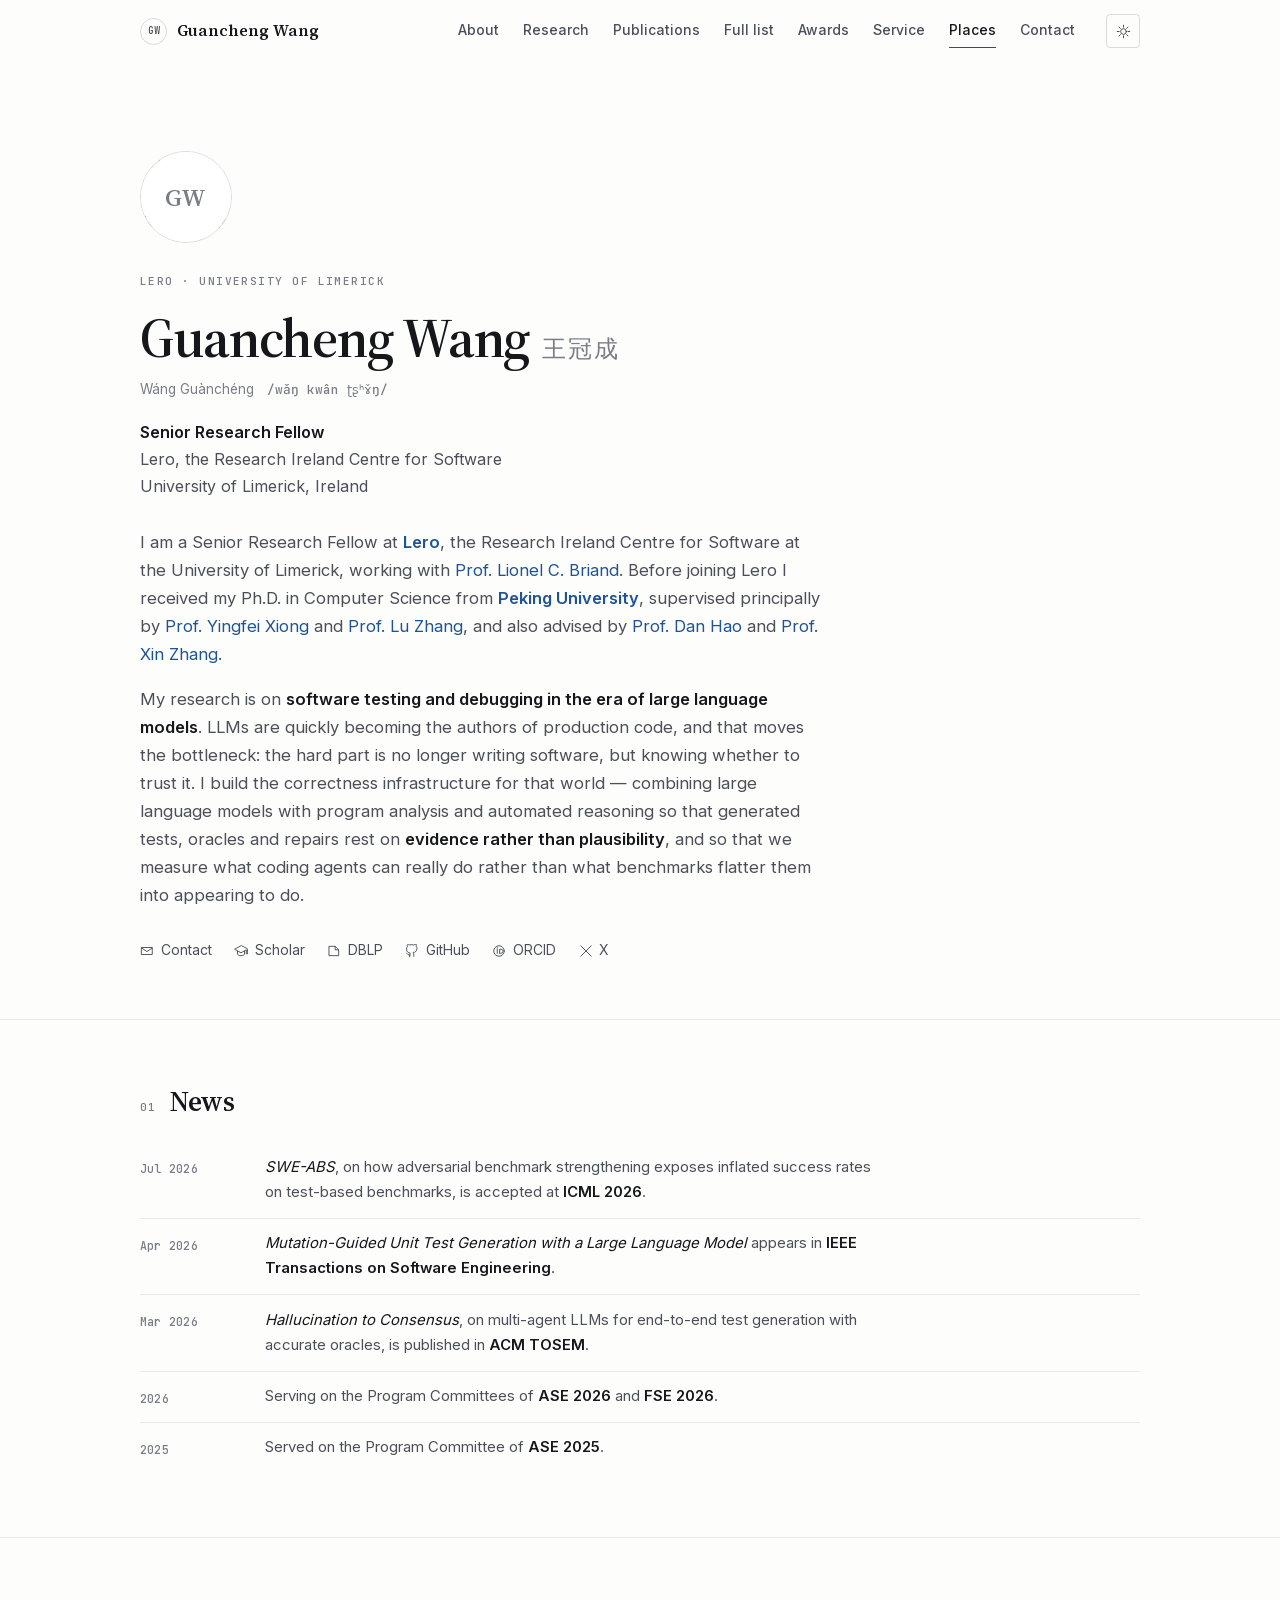
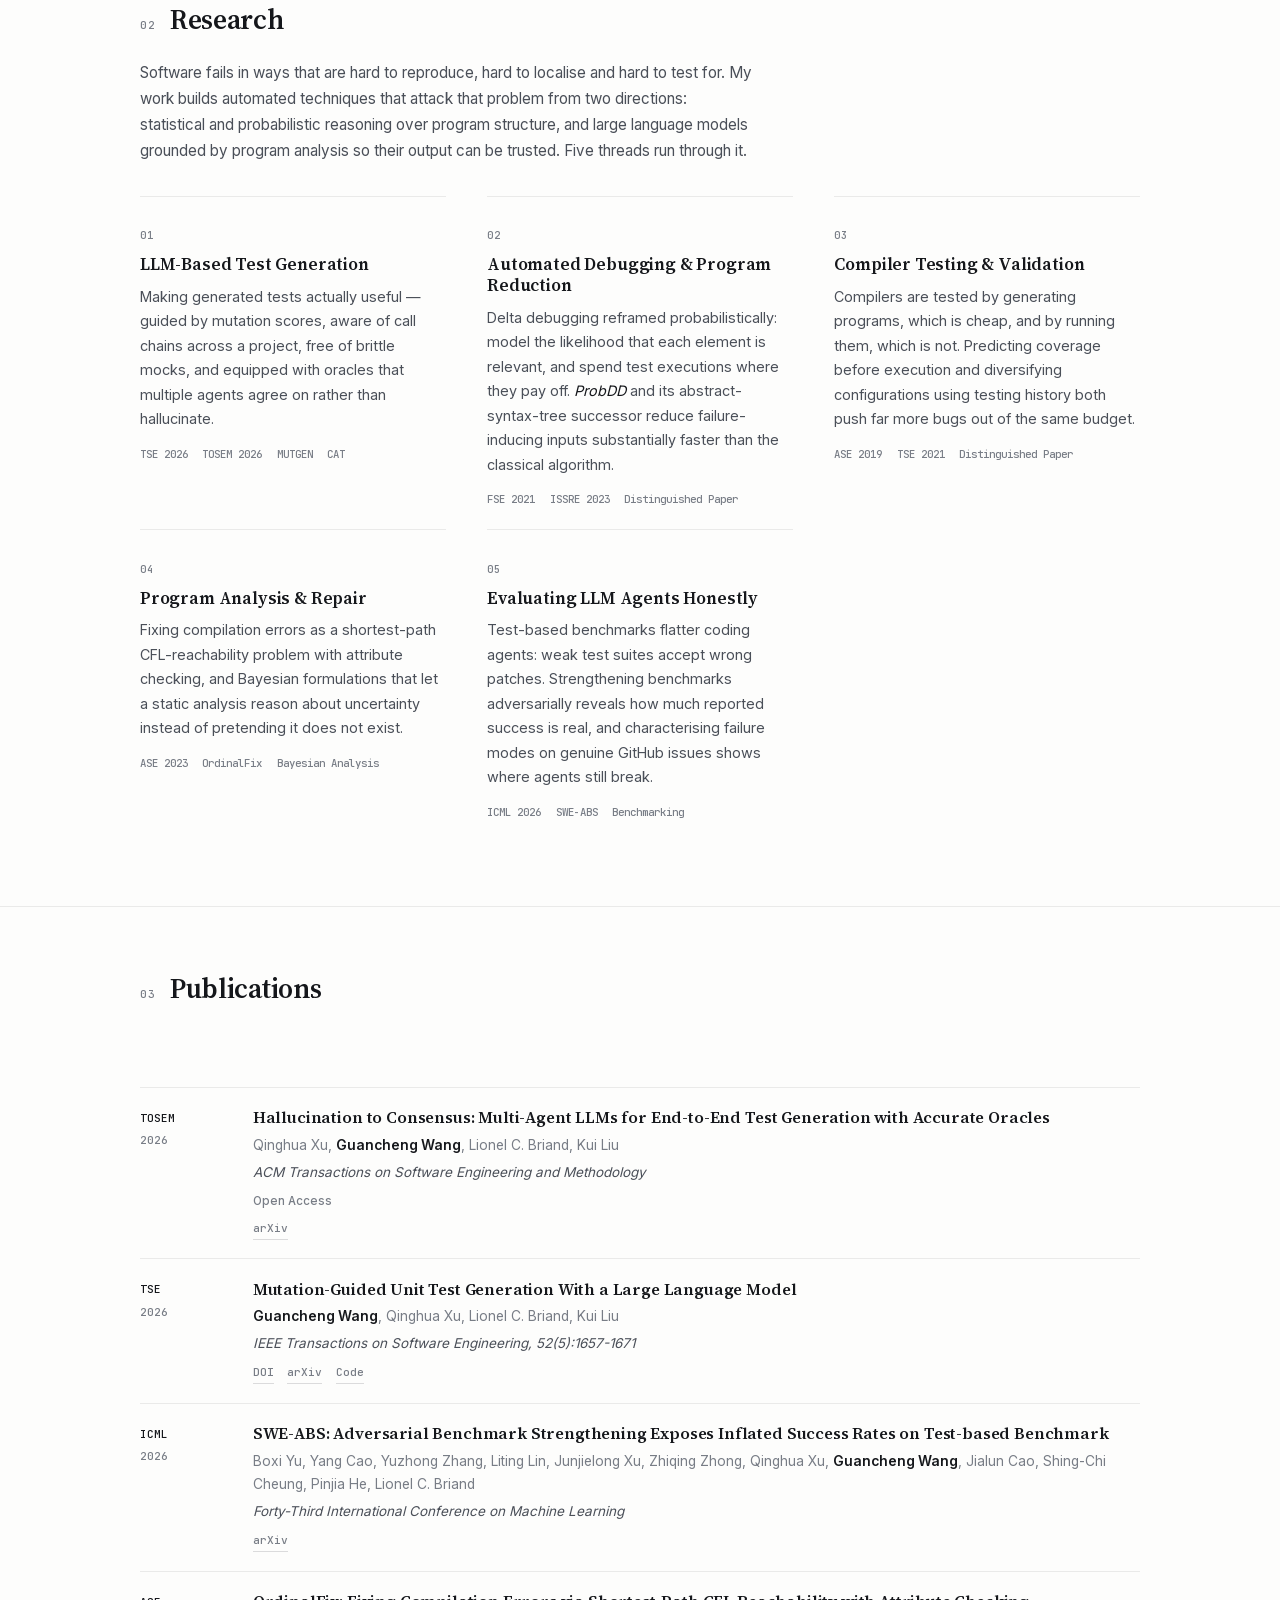
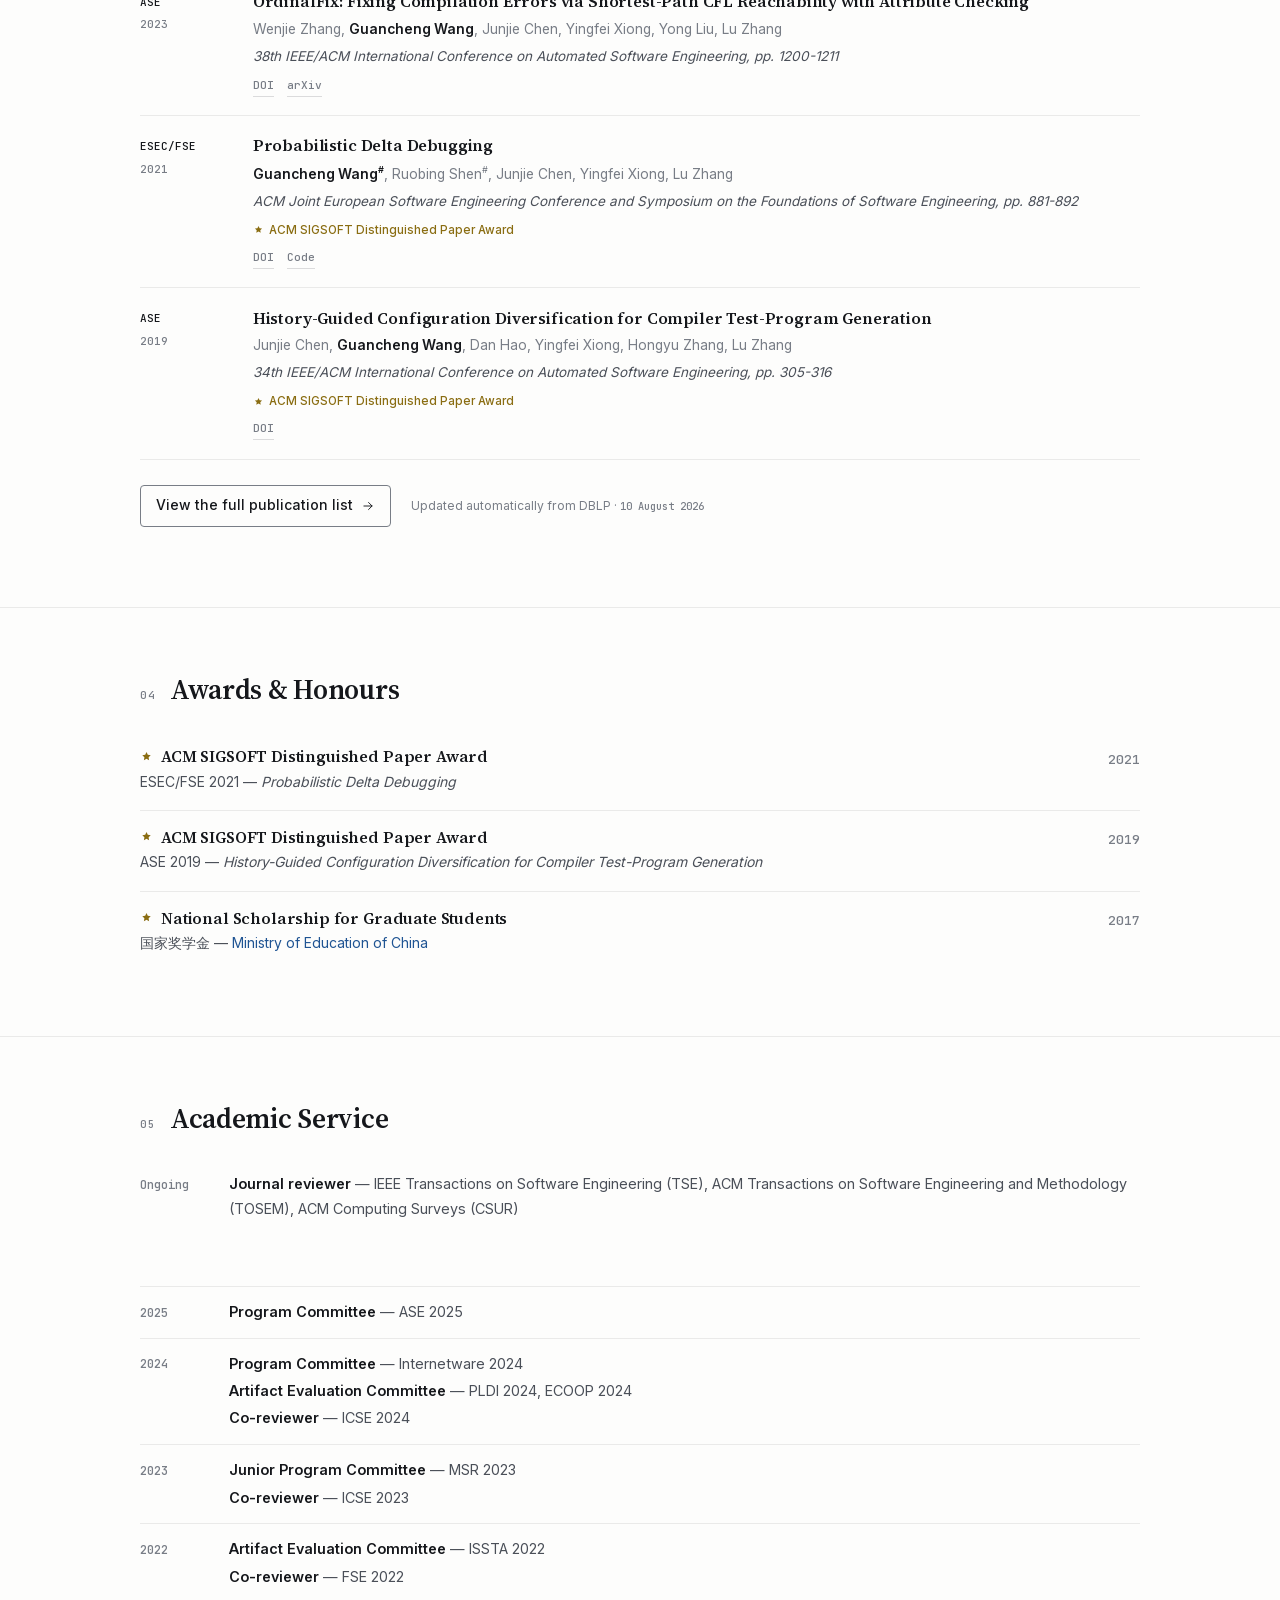
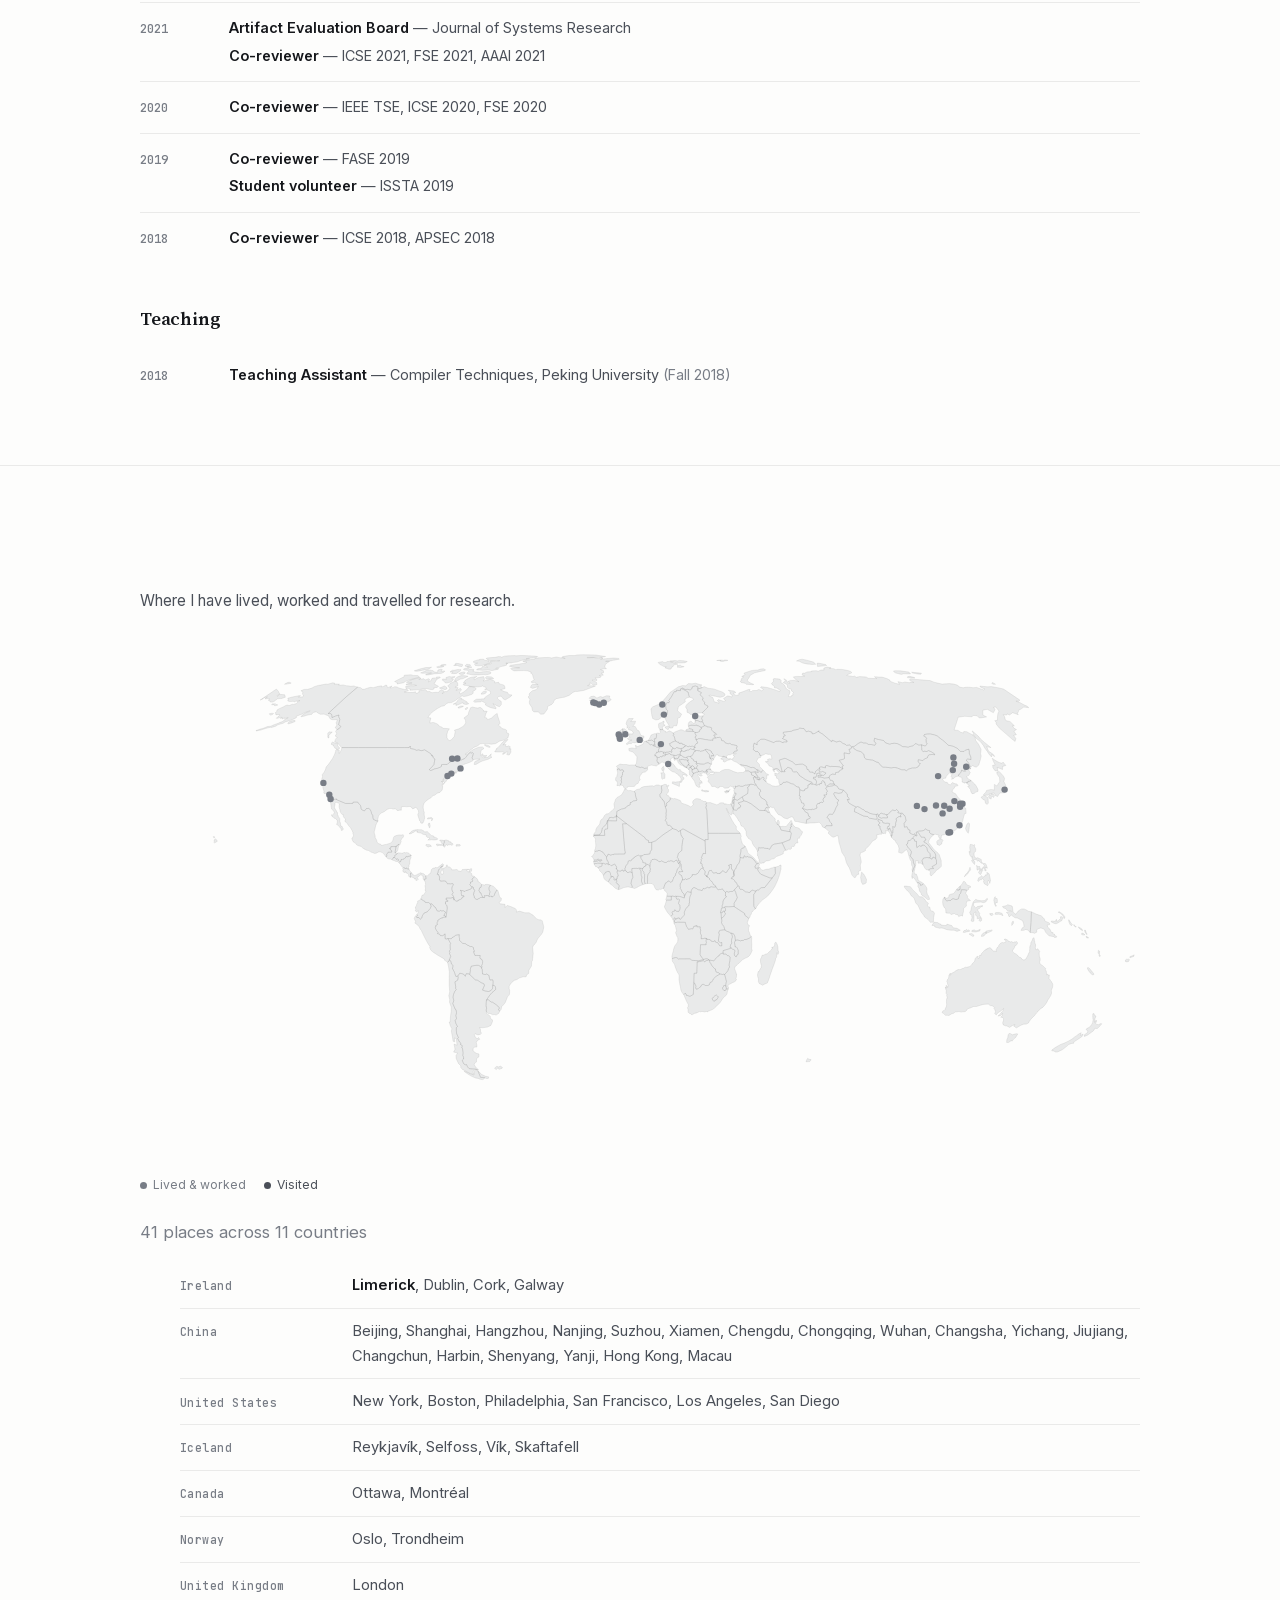
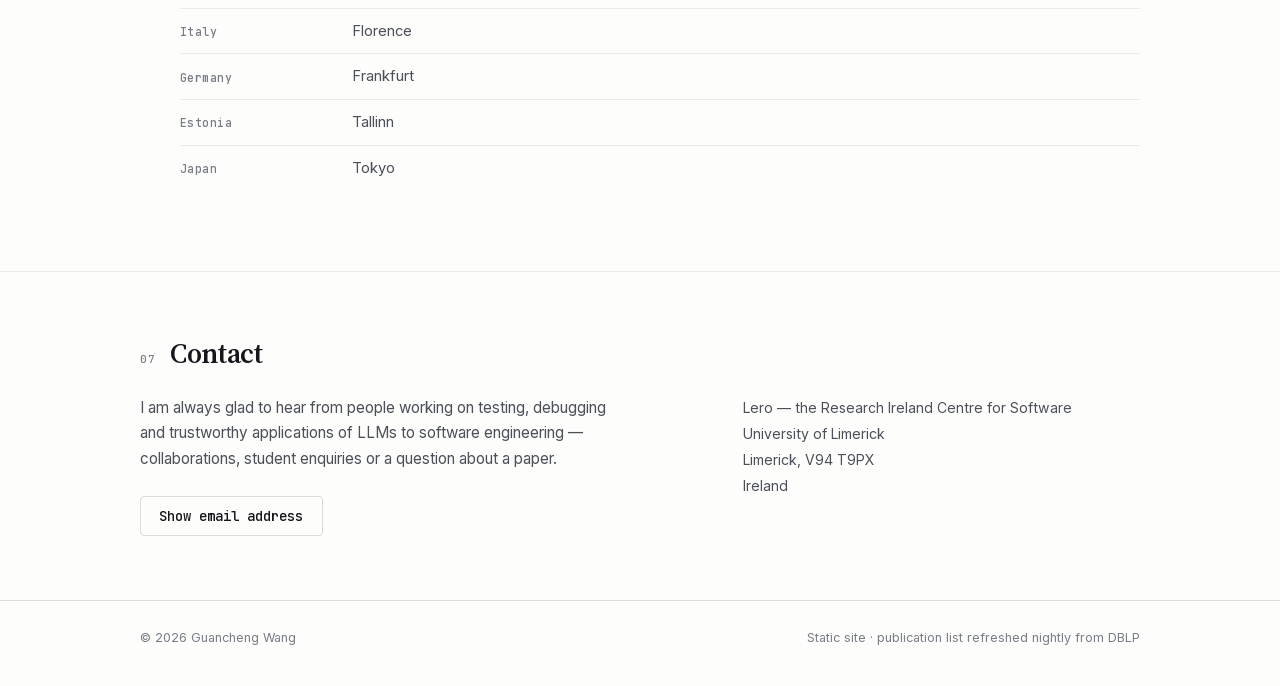
==== commit 57300d1a: "places: add all 41 destinations, collapse the pin categories Only Limerick is now distinguished, as " ====
--- a/index.html
+++ b/index.html
@@ -390,21 +390,225 @@
 <!-- MAP:START -->
       <svg class="map__svg" viewBox="0 0 1000 515" role="group" aria-label="World map of places visited" xmlns="http://www.w3.org/2000/svg">
         <path class="map__land" d="M994.2 308.8L993.8 310.4L991.9 311.1L989.9 311.8L989.9 310.6L991.4 310.0L992.3 309.8L994.2 308.8ZM987.9 313.4L988.7 312.9L989.4 313.8L988.6 315.5L986.8 315.9L985.4 315.5L985.4 314.1L986.8 313.0L987.9 313.4ZM594.2 260.5L594.6 260.9L604.6 267.4L604.8 269.2L608.8 272.4L607.4 276.4L607.5 278.2L609.3 279.3L609.3 280.2L608.5 282.1L608.7 283.1L608.5 284.6L609.4 286.6L610.4 289.7L611.4 290.4L609.2 292.3L606.1 293.5L604.4 293.5L603.4 294.4L601.5 294.5L600.8 294.9L597.5 294.0L595.4 294.3L594.8 289.9L593.9 288.5L593.3 287.6L590.6 287.0L589.1 286.0L587.3 285.5L586.2 284.9L585.1 284.1L583.7 280.1L582.1 278.3L581.6 276.5L581.9 274.8L581.4 271.9L582.5 271.7L583.6 270.6L584.7 268.9L585.3 268.2L585.3 267.2L584.7 266.5L584.6 265.2L585.4 264.8L585.6 262.9L584.5 261.1L585.4 260.7L588.5 260.8L594.2 260.5ZM476.7 169.2L476.7 169.4L476.7 170.0L476.6 174.9L467.7 174.7L467.6 182.9L465.1 183.2L464.4 184.8L464.8 189.4L454.2 189.4L453.5 190.4L453.7 189.1L459.9 188.8L460.2 187.7L461.4 186.3L462.4 181.9L466.2 178.4L467.6 174.4L468.4 174.1L469.4 171.7L471.6 171.3L472.6 171.7L473.8 171.7L474.7 171.0L476.4 170.9L476.3 169.2L476.7 169.2ZM201.9 101.6L201.6 101.6L198.8 98.5L198.1 97.2L194.7 95.9L195.4 93.2L197.2 91.4L195.2 90.1L196.7 87.6L195.6 85.4L196.8 83.8L199.3 82.4L200.9 80.5L198.6 78.6L199.4 75.2L199.9 73.1L199.0 71.7L198.7 70.5L198.9 69.0L195.8 69.9L192.0 71.6L191.9 69.6L191.6 68.3L190.2 67.5L188.2 67.5L205.7 51.3L217.6 41.1L220.6 41.7L222.3 43.1L224.1 43.3L227.2 42.2L230.5 41.3L233.2 41.7L237.5 40.5L241.5 39.8L241.6 40.9L243.8 40.3L245.8 39.1L246.8 39.3L247.5 41.7L252.1 39.9L250.2 41.9L253.1 41.5L254.7 40.7L257.0 40.9L258.9 42.0L262.6 43.0L264.9 43.5L267.1 43.3L268.5 44.7L264.3 46.0L267.5 46.6L273.3 46.3L275.5 45.8L276.2 47.5L279.6 46.1L278.6 44.9L280.8 44.0L283.3 43.9L285.2 43.6L286.3 44.2L287.0 45.7L289.5 45.5L292.0 46.7L295.6 46.3L298.5 46.4L299.7 44.7L301.9 44.2L304.3 45.1L302.2 47.7L305.2 45.5L306.8 45.6L309.9 42.8L309.1 41.2L307.7 40.1L310.5 37.2L314.6 35.3L316.8 35.8L317.7 36.9L317.8 39.8L314.9 41.1L318.2 41.7L316.1 44.5L320.4 42.3L321.5 44.1L319.4 46.1L320.1 48.0L323.6 46.0L326.8 43.6L329.1 40.6L331.8 40.8L334.4 41.2L336.2 42.6L335.4 44.0L332.9 45.4L333.3 46.9L332.2 48.2L326.8 50.1L323.6 50.6L322.1 49.7L320.4 51.1L316.8 53.4L315.3 54.6L311.6 56.6L308.4 56.8L305.9 58.0L304.4 59.8L301.7 60.2L297.4 62.5L292.8 65.8L290.3 68.0L287.9 71.5L290.9 72.0L290.2 74.7L289.8 77.0L293.4 76.4L296.8 77.7L298.4 78.8L299.2 80.2L301.6 81.0L303.3 82.3L307.1 82.5L309.4 82.8L307.7 85.4L306.9 88.5L307.0 91.9L309.1 94.8L311.4 93.8L314.2 90.6L315.2 85.8L314.4 84.2L318.8 82.8L322.5 80.7L324.8 78.6L325.7 76.7L325.5 74.1L323.9 71.9L328.2 68.8L328.7 66.2L330.6 61.7L332.5 61.0L335.8 61.8L337.9 62.1L340.1 61.3L341.6 62.3L343.4 64.0L343.4 65.1L347.2 65.3L345.9 67.7L344.8 71.4L346.7 71.9L347.5 73.7L351.5 72.0L355.1 68.7L357.2 67.4L357.7 70.0L359.0 73.8L360.0 77.4L358.3 79.2L360.7 80.9L362.1 82.6L365.5 83.4L366.6 84.3L366.7 86.9L368.4 87.3L368.9 88.5L367.9 91.9L365.8 93.1L363.8 94.1L359.4 95.2L355.5 97.7L351.3 98.2L346.4 97.6L342.8 97.6L340.2 97.8L337.4 100.0L333.8 101.4L328.9 105.5L325.0 108.4L327.3 107.9L332.7 103.8L338.6 101.2L342.4 100.9L344.0 102.4L341.0 104.5L340.7 107.8L340.8 110.2L343.5 111.7L347.7 111.3L351.3 107.8L350.7 110.1L352.0 111.2L348.3 113.2L342.2 115.1L339.4 116.4L335.9 118.6L334.1 118.4L334.8 115.7L339.9 113.1L335.9 113.2L333.0 113.6L332.0 111.9L333.4 107.6L332.7 106.7L330.8 107.2L330.3 106.4L327.6 108.8L326.0 111.2L324.6 112.6L323.4 113.1L322.5 113.3L322.0 114.0L317.4 114.0L313.6 114.0L312.3 114.6L308.9 116.9L308.5 117.1L307.3 118.4L305.0 118.4L302.5 118.4L301.2 118.9L301.4 119.5L301.3 120.5L301.1 120.8L297.2 122.4L294.5 122.9L290.9 124.5L290.3 124.5L289.6 124.0L289.5 123.6L289.7 123.3L290.6 122.2L292.4 120.4L293.9 118.6L294.4 115.8L294.9 113.0L293.0 111.5L293.5 110.9L293.3 110.6L292.6 110.6L292.3 110.1L292.5 109.3L291.9 109.7L291.3 109.6L291.6 109.3L291.1 108.9L291.2 108.1L289.8 107.1L288.2 106.1L286.4 104.9L284.6 103.8L282.0 104.6L281.2 104.7L278.6 103.9L276.4 104.3L274.5 103.3L272.2 102.8L270.6 102.6L270.1 102.1L270.5 100.4L269.7 100.4L269.1 101.6L264.1 101.6L255.8 101.6L247.5 101.6L240.2 101.6L233.0 101.6L225.8 101.6L218.4 101.6L216.0 101.6L208.8 101.6L201.9 101.6ZM318.1 61.3L320.6 60.0L323.5 60.0L323.1 60.6L319.6 62.1L318.1 62.1L318.1 61.3ZM346.4 33.1L345.4 31.7L346.2 30.8L347.2 30.6L351.4 30.9L353.6 32.3L353.2 33.0L351.2 32.9L349.2 32.9L346.8 33.2L346.4 33.1ZM325.5 62.4L326.8 61.5L327.7 61.6L327.9 62.1L326.1 63.7L325.3 63.4L325.2 62.6L325.5 62.4ZM324.9 27.4L323.0 28.4L320.4 28.3L318.8 27.6L321.0 26.5L324.4 25.9L325.1 26.7L324.9 27.4ZM331.3 21.5L330.4 21.5L327.2 21.4L327.5 20.7L331.1 20.7L331.9 21.2L331.3 21.5ZM329.6 18.5L330.7 19.3L329.2 20.2L326.0 20.7L325.2 20.1L325.5 19.2L326.6 18.3L328.7 18.4L329.6 18.5ZM333.8 29.0L331.0 28.6L326.8 27.8L327.6 26.5L328.7 25.3L328.0 24.3L324.5 24.0L323.3 23.3L325.1 22.3L328.7 22.4L329.8 23.2L333.4 23.2L334.1 24.0L332.7 24.9L334.2 25.4L334.8 26.0L337.2 26.1L339.7 26.3L343.2 25.7L347.1 25.5L350.0 25.7L351.1 26.6L350.6 27.6L348.8 28.3L345.6 28.8L343.4 28.5L337.7 28.9L333.8 29.0ZM302.1 20.0L304.1 20.3L302.5 21.0L298.2 21.7L296.6 21.0L299.1 20.2L302.1 20.0ZM304.7 18.4L306.3 18.9L303.5 19.4L300.6 19.4L301.1 19.0L303.9 18.3L304.7 18.4ZM367.3 94.4L365.4 96.4L362.9 99.1L364.8 98.0L366.2 98.7L365.1 99.8L367.0 100.6L368.3 99.8L370.4 100.8L369.1 103.1L370.9 102.6L370.8 104.2L371.0 106.1L369.3 108.9L368.1 109.0L366.7 108.4L367.9 105.9L367.3 105.5L363.7 108.2L362.3 108.1L364.4 106.6L362.3 105.8L359.6 106.0L354.9 105.9L354.8 105.0L356.6 103.9L355.8 103.1L358.4 101.2L362.5 96.3L364.5 94.5L367.0 93.5L368.0 93.6L367.3 94.4ZM323.2 53.7L324.9 54.7L326.8 55.6L326.1 56.9L327.8 56.7L328.8 57.7L326.3 58.6L323.4 57.9L323.0 56.6L319.9 58.1L315.9 59.6L316.3 57.9L313.2 58.2L316.0 56.8L317.7 54.5L320.2 52.0L321.6 52.2L321.1 53.4L322.5 53.0L323.2 53.7ZM347.4 34.2L350.1 33.2L353.4 34.5L355.1 35.7L354.6 36.9L358.6 36.3L359.5 37.9L363.6 38.9L364.6 40.0L365.1 42.5L360.6 43.8L364.4 45.6L367.3 46.2L368.9 48.7L372.1 48.9L370.5 50.8L365.1 54.0L363.2 52.8L361.3 50.2L358.4 50.5L357.3 52.1L358.6 53.7L360.8 55.0L361.3 55.8L361.3 58.6L359.5 60.7L357.2 59.9L353.0 57.6L354.8 60.1L356.1 61.8L356.0 62.8L350.7 61.7L346.9 60.0L345.1 58.6L346.2 57.8L343.9 56.3L341.6 54.9L341.1 55.8L334.7 56.2L333.5 55.2L336.2 53.2L340.1 53.1L344.7 52.8L344.6 51.8L346.2 50.4L350.5 47.7L350.6 46.5L350.4 45.6L348.1 44.3L344.6 43.3L346.4 42.6L345.3 40.9L343.7 40.8L342.7 39.9L341.1 40.6L337.2 41.0L330.4 40.4L326.8 39.6L323.9 39.2L323.0 38.3L326.1 37.2L323.3 37.1L325.0 34.5L328.5 32.2L331.4 31.2L336.9 30.5L334.1 32.2L334.3 33.8L337.8 31.7L343.5 30.6L344.6 33.3L343.0 35.0L347.4 34.2ZM321.2 29.6L325.1 29.7L328.1 30.3L323.2 32.6L320.5 33.1L316.6 35.1L314.5 35.0L315.4 32.7L316.7 31.4L318.7 30.3L321.2 29.6ZM274.2 24.8L279.9 23.0L285.9 21.5L288.6 21.5L291.6 21.2L288.7 23.0L286.2 23.8L284.3 23.9L279.4 24.9L275.9 25.3L274.2 24.8ZM189.9 86.1L192.3 85.9L188.9 89.4L189.0 91.8L188.0 91.8L187.7 90.4L188.0 89.0L187.5 88.0L188.2 86.7L189.1 85.7L189.9 86.1ZM315.8 17.3L318.8 17.6L322.5 18.4L322.5 19.6L322.0 20.5L319.4 20.3L317.4 19.5L313.6 19.4L316.2 18.7L314.8 18.2L315.8 17.3ZM199.3 103.1L197.8 103.5L194.7 102.1L194.7 101.0L193.2 99.9L193.4 99.0L191.3 98.5L191.6 96.8L192.4 96.1L194.4 96.8L195.5 97.2L197.5 97.6L197.5 98.6L197.8 100.1L199.4 101.4L199.3 103.1ZM271.0 28.8L273.1 29.4L277.8 29.5L278.7 30.2L279.6 31.3L276.4 32.0L269.6 33.8L265.1 35.6L263.8 36.7L257.1 38.0L257.4 36.8L254.6 35.5L256.7 34.4L260.4 32.5L264.1 30.8L264.2 29.2L271.0 28.8ZM301.0 25.4L303.2 25.0L305.0 25.1L303.8 26.3L301.2 27.4L294.4 27.8L288.5 28.9L285.6 29.0L286.3 28.1L291.5 27.0L282.6 27.3L280.6 26.9L286.5 24.6L289.1 23.9L293.2 24.7L294.5 26.1L297.5 26.3L297.9 24.0L300.8 23.2L302.3 23.4L301.4 24.6L301.0 25.4ZM295.6 32.4L296.7 33.4L295.3 35.9L294.1 37.7L296.1 39.0L298.5 40.2L297.3 41.4L293.8 41.7L294.2 42.7L292.6 43.7L289.3 43.3L286.5 42.5L284.0 42.7L279.4 43.6L273.9 44.1L270.0 44.3L270.2 43.0L268.1 42.3L266.0 42.6L265.7 40.4L267.3 40.1L270.9 39.7L273.6 39.8L276.6 39.4L273.5 38.8L269.0 39.0L266.3 38.9L266.3 38.0L272.1 36.9L269.0 37.0L266.4 36.3L270.2 34.3L272.8 33.3L279.7 31.7L281.1 32.2L278.8 33.5L283.9 32.7L285.2 34.0L288.8 32.7L289.7 33.5L288.5 36.0L290.7 35.0L292.1 32.3L294.2 31.9L295.6 32.4ZM306.4 33.3L305.9 31.6L309.4 30.4L311.1 30.9L314.9 30.6L314.6 31.3L311.7 32.6L313.5 33.7L311.0 36.0L306.8 37.0L305.1 36.8L304.7 35.8L301.9 33.8L302.8 33.0L306.4 33.3ZM296.9 31.0L299.6 30.9L300.4 31.5L297.0 33.2L295.9 31.4L296.9 31.0ZM320.7 23.3L320.8 24.4L319.4 25.6L316.4 27.4L313.1 27.7L311.5 27.3L313.2 25.9L310.0 26.1L312.2 24.2L314.0 24.3L317.8 23.5L320.2 23.7L320.7 23.3ZM335.9 14.5L337.8 13.9L339.8 13.8L339.6 13.3L343.7 13.2L344.5 14.2L346.9 14.6L349.2 15.0L349.0 16.4L350.3 17.2L347.1 17.9L341.9 19.6L338.6 19.8L335.3 19.5L334.5 18.6L335.5 17.7L337.6 17.1L334.4 17.1L333.4 16.3L333.5 15.3L335.9 14.5ZM346.7 12.0L349.6 11.7L351.7 11.6L355.3 11.3L358.6 10.6L360.6 10.7L361.7 11.2L364.2 10.2L366.7 9.9L369.9 9.7L375.0 9.6L375.7 9.8L380.7 9.5L384.2 9.6L387.6 9.7L391.8 9.9L395.1 10.1L397.7 10.6L397.2 11.1L392.4 12.0L387.9 12.3L386.0 12.8L389.7 12.8L384.6 13.9L381.3 14.4L376.7 16.1L372.8 16.5L371.3 16.9L365.8 17.2L367.9 17.5L366.3 17.9L366.7 19.1L364.2 19.9L360.9 20.6L359.1 21.5L355.9 22.2L355.7 22.7L358.8 22.6L358.3 23.2L352.1 24.6L348.0 24.0L342.2 24.3L339.8 24.0L336.5 23.9L337.5 22.8L341.4 22.3L342.3 20.6L343.6 20.4L347.3 21.4L346.5 19.9L344.1 19.4L346.5 18.5L350.2 18.0L351.5 17.1L350.0 16.2L350.6 15.1L355.2 15.2L356.3 15.4L359.8 14.7L356.2 14.5L350.1 14.6L347.9 14.0L347.4 13.2L346.2 12.7L346.7 12.0ZM345.5 47.3L343.6 48.1L341.2 48.2L341.6 46.9L343.4 45.4L345.5 45.0L346.7 45.7L345.9 46.9L345.5 47.3ZM306.7 41.7L307.1 42.7L305.1 43.7L303.0 42.9L301.2 43.2L299.4 41.9L301.9 41.1L304.3 39.9L305.8 40.7L306.6 41.2L306.7 41.7ZM344.3 98.9L345.2 98.6L348.2 99.4L350.2 100.7L350.1 101.3L348.9 101.3L346.1 100.3L344.3 98.9ZM342.7 107.7L343.1 109.2L344.7 109.6L347.0 109.6L345.4 110.8L344.4 111.0L341.7 109.7L341.4 108.7L342.7 107.7ZM201.9 101.6L208.8 101.6L216.0 101.6L218.4 101.6L225.8 101.6L233.0 101.6L240.2 101.6L247.5 101.6L255.8 101.6L264.1 101.6L269.1 101.6L269.7 100.4L270.5 100.4L270.1 102.1L270.6 102.6L272.2 102.8L274.5 103.3L276.4 104.3L278.6 103.9L281.2 104.7L282.0 104.6L284.6 103.8L286.4 104.9L288.2 106.1L289.8 107.1L291.2 108.1L291.1 108.9L291.6 109.3L291.3 109.6L291.9 109.7L292.5 109.3L292.3 110.1L292.6 110.6L293.3 110.6L293.5 110.9L293.0 111.5L294.9 113.0L294.4 115.8L293.9 118.6L292.4 120.4L290.6 122.2L289.7 123.3L289.5 123.6L289.6 124.0L290.3 124.5L290.9 124.5L294.5 122.9L297.2 122.4L301.1 120.8L301.3 120.5L301.4 119.5L301.2 118.9L302.5 118.4L305.0 118.4L307.3 118.4L308.5 117.1L308.9 116.9L312.3 114.6L313.6 114.0L317.4 114.0L322.0 114.0L322.5 113.3L323.4 113.1L324.6 112.6L326.0 111.2L327.6 108.8L330.3 106.4L330.8 107.2L332.7 106.7L333.4 107.6L332.0 111.9L333.0 113.6L333.1 114.6L330.0 116.2L327.1 117.3L324.1 118.2L322.2 120.1L321.6 120.8L321.0 122.5L321.3 124.1L322.4 124.2L322.5 123.1L323.0 123.8L322.5 124.7L320.6 125.2L319.4 125.1L317.4 125.7L316.2 125.8L314.7 126.0L312.3 126.9L316.2 126.3L316.8 126.9L312.9 127.8L311.3 127.8L311.5 127.5L310.4 128.3L311.1 128.5L309.9 130.8L307.3 133.2L307.3 132.4L306.8 132.2L306.2 131.4L306.3 133.1L306.7 133.7L306.5 134.9L305.3 136.1L303.1 138.7L302.9 138.6L304.3 136.4L303.3 135.2L303.8 132.5L302.9 133.9L302.9 135.9L301.3 135.4L302.8 136.5L302.1 139.5L302.7 139.7L302.7 140.8L302.2 144.0L299.9 146.4L297.0 147.3L294.8 149.2L293.4 149.4L291.8 150.6L291.2 151.6L287.8 153.7L285.9 155.2L284.2 157.1L283.3 159.4L283.2 161.6L283.6 164.3L284.3 166.6L284.1 168.0L284.7 171.7L284.2 173.8L283.9 175.1L282.9 177.0L282.0 177.4L280.7 177.0L280.6 175.6L279.7 174.9L278.8 172.2L278.0 169.7L277.8 168.5L278.7 166.3L278.3 164.6L276.7 161.9L275.8 161.4L272.8 162.9L272.4 162.7L271.4 161.2L269.9 160.4L266.8 160.8L264.5 160.5L262.5 160.7L261.2 161.2L261.5 162.0L261.2 163.3L261.6 164.0L261.0 164.4L260.1 163.9L259.0 164.5L257.1 164.4L255.4 162.7L253.0 163.1L251.3 162.4L249.5 162.6L247.1 163.4L244.2 165.7L241.2 167.1L239.4 168.6L238.5 170.1L238.0 172.3L237.8 173.8L238.1 174.9L237.0 175.0L235.2 174.3L233.4 173.3L232.9 171.8L232.8 169.6L231.7 167.7L231.2 165.9L230.3 163.7L228.7 162.4L226.5 162.5L224.3 165.0L222.3 164.0L221.1 163.1L220.9 161.3L220.6 159.7L219.4 158.2L218.4 157.2L217.8 156.1L213.2 156.1L212.8 157.4L210.6 157.4L205.4 157.4L200.1 155.2L196.6 153.6L197.1 153.0L193.6 153.4L190.5 153.6L190.6 152.0L189.6 150.1L188.5 149.8L188.5 148.8L187.1 148.7L186.5 147.8L184.2 147.5L183.7 147.0L184.0 145.2L182.9 142.0L182.8 137.6L183.2 136.9L182.5 135.8L181.7 133.2L182.6 130.6L182.1 128.8L184.1 126.2L185.5 123.5L186.1 121.1L188.7 118.1L190.6 115.3L192.6 112.4L194.7 108.2L195.6 105.6L195.8 104.1L196.5 103.5L199.4 104.6L198.9 107.5L200.0 106.7L201.2 104.1L201.9 101.6ZM76.1 193.4L76.5 193.7L76.8 194.1L77.3 195.2L77.2 195.4L76.0 196.1L75.0 196.6L74.5 197.1L73.9 196.6L74.2 195.8L74.0 194.6L74.2 194.2L74.8 193.7L74.7 193.1L75.0 192.8L75.2 192.8L76.1 193.4ZM75.0 191.2L74.7 191.6L73.7 191.8L73.4 191.1L73.2 190.9L73.2 190.7L73.5 190.4L74.4 190.7L75.0 191.2ZM132.1 67.2L133.5 67.5L132.4 68.6L130.5 69.1L129.7 68.5L129.3 67.7L132.1 67.2ZM153.8 74.4L155.1 74.6L155.1 75.5L151.7 76.9L148.2 78.0L147.8 77.3L148.9 75.9L152.1 74.8L153.8 74.4ZM217.6 41.1L205.7 51.3L188.2 67.5L190.2 67.5L191.6 68.3L191.9 69.6L192.0 71.6L195.8 69.9L198.9 69.0L198.7 70.5L199.0 71.7L199.9 73.1L199.4 75.2L198.6 78.6L200.9 80.5L199.3 82.4L196.8 83.8L196.4 82.7L195.2 81.7L196.9 79.1L196.1 76.7L197.5 73.9L195.5 73.7L192.0 73.7L190.1 72.8L188.4 69.7L186.8 69.2L184.0 68.1L180.6 68.3L177.7 67.0L176.5 65.8L173.3 66.4L171.6 68.4L170.2 68.6L167.0 69.2L164.0 70.2L160.9 70.8L162.3 69.1L166.5 66.3L169.8 65.4L170.1 64.7L165.4 66.3L161.7 68.2L156.3 70.3L156.4 71.7L152.1 73.8L148.3 75.1L145.1 76.0L143.1 77.3L137.9 78.8L135.7 80.2L131.6 81.5L130.3 81.3L127.2 82.1L123.8 83.1L120.8 84.1L116.0 85.0L116.1 84.5L120.1 83.1L123.4 82.2L127.6 80.5L130.9 80.2L133.3 79.0L138.4 77.2L139.6 76.6L142.4 75.6L145.2 73.3L148.2 71.6L144.6 72.5L144.5 71.9L142.1 73.0L142.3 71.5L140.5 72.6L141.3 71.1L137.7 72.3L136.3 72.3L138.1 70.5L139.7 69.4L139.4 68.4L135.9 68.9L135.7 67.6L135.0 66.9L137.0 65.3L136.9 64.0L139.8 62.4L143.5 60.8L146.1 59.3L148.1 59.1L149.0 59.6L152.5 58.2L153.7 58.4L156.4 57.5L157.6 56.2L157.1 55.7L160.0 54.6L158.6 54.6L155.6 55.3L154.2 55.9L153.3 55.3L149.9 55.6L147.7 54.9L148.2 53.8L147.8 52.2L152.3 51.0L158.8 49.7L160.5 49.7L158.4 51.0L162.9 50.9L163.5 49.2L162.4 48.2L162.8 46.8L162.5 45.7L160.9 44.8L164.0 43.4L167.7 43.3L172.0 42.0L174.2 40.7L178.2 39.4L180.6 39.1L186.1 38.0L187.7 38.2L192.8 36.8L195.0 37.3L194.6 38.5L196.3 38.0L199.4 38.2L198.4 38.8L200.7 39.2L203.1 38.9L206.1 39.7L209.6 40.0L210.7 40.3L213.9 39.9L215.9 40.7L217.6 41.1ZM133.1 57.5L133.7 58.0L135.4 57.7L136.2 58.5L137.8 58.9L137.2 59.2L134.8 59.8L134.0 59.2L133.8 58.7L131.7 58.8L131.6 58.6L133.1 57.5ZM711.7 100.9L710.8 103.0L708.9 103.3L710.1 106.4L709.3 107.8L704.0 106.8L704.6 112.4L703.6 113.1L699.2 114.3L703.4 119.8L702.0 120.6L702.8 122.4L701.1 121.9L699.4 120.8L695.6 120.5L691.4 120.4L690.6 120.7L686.5 119.4L685.3 120.1L685.5 121.9L681.0 120.8L679.5 121.3L679.4 122.7L678.1 123.3L675.5 125.5L675.1 127.7L674.1 127.7L673.0 126.2L669.7 126.1L668.4 123.6L667.2 123.5L666.4 120.4L662.7 118.1L658.5 118.3L655.7 118.8L652.5 115.9L650.1 114.7L645.6 112.5L645.1 112.2L639.2 114.1L642.2 125.7L641.0 125.9L638.6 123.4L636.7 122.5L634.0 123.2L633.1 124.2L632.8 123.4L633.1 122.1L632.3 121.0L629.2 119.9L627.4 117.1L625.8 116.3L625.5 115.3L628.0 115.6L627.6 113.3L629.5 112.8L631.8 113.2L631.5 110.2L630.5 108.3L628.1 108.4L625.8 107.7L623.3 109.0L621.2 109.7L619.8 109.2L619.6 107.6L617.6 105.5L615.8 105.6L613.2 103.5L614.0 101.1L613.2 100.5L614.2 97.1L617.2 98.9L616.9 96.6L620.8 93.3L624.5 93.2L630.4 95.3L633.7 96.6L635.8 95.3L639.6 95.2L643.2 96.8L643.6 95.9L647.0 96.0L647.0 94.6L642.4 92.5L644.2 91.0L643.4 90.2L645.4 89.4L642.9 87.3L643.6 86.2L651.9 85.2L652.8 84.4L658.2 83.3L659.7 82.1L664.1 82.7L666.2 85.8L668.3 85.1L671.8 86.1L672.3 87.8L674.5 87.6L679.1 84.8L678.6 85.7L682.7 88.1L691.7 95.8L692.2 94.2L696.3 96.0L699.4 95.2L701.0 95.8L703.0 97.5L705.0 98.1L706.6 99.4L709.6 99.0L711.7 100.9ZM642.2 125.7L639.2 114.1L645.1 112.2L645.6 112.5L650.1 114.7L652.5 115.9L655.7 118.8L658.5 118.3L662.7 118.1L666.4 120.4L667.2 123.5L668.4 123.6L669.7 126.1L673.0 126.2L674.1 127.7L675.1 127.7L675.5 125.5L678.1 123.3L679.4 122.7L680.2 123.0L678.8 125.0L681.0 126.2L682.6 125.4L686.1 127.1L683.6 129.4L681.6 129.1L680.5 129.1L679.9 128.3L679.9 126.8L676.8 127.5L676.6 129.6L675.8 131.3L673.6 131.2L673.3 132.6L675.4 133.3L676.6 135.7L675.9 138.9L673.8 138.2L672.3 138.2L671.9 136.3L668.2 134.9L665.1 133.4L663.1 131.9L659.6 129.7L657.5 126.4L656.5 125.8L653.8 126.0L652.6 125.3L651.7 122.8L647.8 121.1L646.2 123.0L644.3 124.1L645.1 125.7L642.2 125.7ZM891.4 265.8L896.1 268.0L901.2 269.8L903.0 271.5L904.5 273.1L904.8 275.0L909.3 276.9L909.8 278.6L907.2 279.0L907.7 281.1L910.0 283.2L911.5 286.6L913.1 286.5L912.9 287.9L914.9 288.4L914.1 289.0L916.8 290.4L916.4 291.3L914.5 291.5L914.0 290.7L911.6 290.3L908.9 289.8L907.0 287.8L905.5 286.1L904.3 283.3L900.8 281.9L898.4 282.8L896.6 283.8L896.8 286.2L894.5 287.3L893.0 286.7L890.2 286.6L891.0 276.2L891.4 265.8ZM923.6 269.2L924.6 270.2L924.9 271.9L924.0 272.7L923.5 270.8L922.9 269.6L921.7 268.6L920.2 267.2L918.2 266.3L919.0 265.5L920.5 266.4L921.4 267.1L922.5 267.8L923.6 269.2ZM919.5 276.1L917.9 276.9L916.4 277.7L914.9 277.7L912.7 276.7L911.2 275.9L911.5 274.9L914.0 275.3L915.5 275.1L916.1 273.5L916.5 273.5L916.6 275.2L918.2 274.9L919.1 273.8L920.7 272.7L920.4 270.8L922.1 270.7L922.7 271.3L922.5 273.0L921.5 275.0L920.0 275.3L919.5 276.1ZM929.2 274.6L930.0 275.3L931.1 277.3L932.4 278.4L931.9 279.3L931.1 279.6L930.0 278.4L929.0 276.3L928.6 273.9L929.0 273.6L929.2 274.6ZM891.4 265.8L891.0 276.2L890.2 286.6L887.9 284.0L885.2 283.4L884.4 284.3L880.9 284.4L882.3 281.8L884.1 280.9L883.6 277.4L882.5 274.7L877.3 272.0L875.0 271.8L870.9 268.8L870.0 270.4L869.0 270.6L868.4 269.5L868.4 268.1L866.3 266.5L869.4 265.4L871.4 265.4L871.1 264.6L867.1 264.6L866.0 262.7L863.6 262.1L862.5 260.5L866.2 259.7L867.7 258.7L872.1 260.0L872.5 261.2L873.1 266.3L875.9 268.3L878.3 264.9L881.6 262.9L884.1 262.9L886.4 264.0L888.4 265.2L891.4 265.8ZM845.8 285.9L846.0 286.5L846.0 287.5L844.0 289.9L841.6 290.6L841.3 290.2L841.6 289.1L843.0 287.2L845.8 285.9ZM871.8 279.5L871.7 277.1L872.3 276.0L873.0 274.9L873.5 275.8L873.4 277.3L871.8 279.5ZM827.1 244.3L825.6 247.2L827.7 250.2L827.3 251.7L830.5 254.6L827.2 255.0L826.3 257.2L826.4 260.1L823.6 262.3L823.5 265.4L822.3 270.3L821.9 269.2L818.7 270.6L817.7 268.7L815.7 268.5L814.3 267.5L811.0 268.6L810.0 267.1L808.2 267.2L805.9 266.9L805.6 262.6L804.3 261.7L803.0 259.0L802.6 256.2L802.9 253.2L804.4 251.1L805.0 253.2L806.9 255.0L808.7 254.4L810.5 254.6L812.0 253.0L813.4 252.7L816.0 253.6L818.3 252.9L819.6 248.5L820.6 247.4L821.5 243.7L824.7 243.8L827.1 244.3ZM859.1 266.4L862.1 267.4L863.0 269.8L860.7 268.5L858.4 268.2L856.9 268.4L854.9 268.3L855.6 266.6L859.1 266.4ZM852.1 269.6L850.2 269.0L849.7 267.6L852.5 267.5L853.1 268.5L852.1 269.6ZM855.2 250.6L855.4 252.3L857.1 252.6L857.4 253.9L857.3 256.7L855.9 256.4L855.4 258.3L856.5 260.0L855.7 260.4L854.7 258.4L853.8 254.3L854.3 251.7L855.2 250.6ZM841.4 254.7L844.6 254.6L847.2 252.3L847.8 253.0L845.6 256.1L843.5 256.7L840.9 256.1L836.2 256.3L833.8 256.7L833.4 259.2L835.8 262.0L837.3 260.6L842.6 259.5L842.3 260.9L841.1 260.5L839.8 262.3L837.3 263.6L839.8 267.7L839.3 268.8L841.7 272.5L841.6 274.6L840.0 275.5L839.0 274.4L840.5 271.8L837.7 273.0L837.0 272.1L837.4 270.9L835.5 269.0L835.8 265.9L833.9 266.9L834.0 270.6L833.9 275.2L832.2 275.6L831.0 274.7L832.0 271.7L831.6 268.7L830.5 268.6L829.7 266.4L830.9 264.4L831.3 261.8L832.8 257.0L833.4 255.7L835.7 253.3L837.9 254.3L841.4 254.7ZM832.5 290.3L829.0 288.0L831.7 287.4L833.0 288.4L834.0 289.3L833.7 290.2L832.5 290.3ZM835.8 284.8L837.7 284.5L840.2 283.3L839.7 285.1L835.5 286.0L831.8 285.6L831.9 284.5L834.2 283.8L835.8 284.8ZM827.3 284.2L829.1 283.9L829.7 285.3L826.4 285.9L824.5 286.4L823.0 286.3L824.1 284.5L825.6 284.5L826.4 283.3L827.3 284.2ZM800.7 278.0L801.0 279.1L806.3 279.5L806.9 278.1L812.0 279.7L812.9 281.7L817.0 282.3L820.3 284.2L817.0 285.4L814.1 284.2L811.6 284.2L808.7 284.0L806.1 283.4L803.0 282.2L801.0 281.9L799.8 282.3L794.8 281.0L794.4 279.6L791.9 279.4L794.0 276.3L797.4 276.5L799.5 277.8L800.7 278.0ZM789.8 261.0L790.2 263.2L791.2 265.0L793.2 265.3L794.5 267.3L793.7 271.2L793.4 276.2L790.3 276.3L788.1 273.6L784.6 271.0L783.5 269.0L781.4 266.4L780.1 264.0L778.1 259.6L775.7 256.9L774.8 254.2L773.8 251.7L771.2 249.7L769.7 246.9L767.6 245.1L764.6 241.6L764.3 240.0L766.0 240.1L770.4 240.7L772.9 243.9L775.1 246.0L776.7 247.4L779.4 250.8L782.2 250.8L784.6 253.0L786.3 255.7L788.4 257.2L787.3 259.8L788.8 260.9L789.8 261.0ZM337.8 424.6L339.3 426.0L341.4 428.3L345.2 430.1L348.8 430.9L348.3 432.4L346.2 432.5L344.6 431.5L343.1 431.4L340.6 431.4L337.8 424.6ZM346.5 354.0L346.2 356.5L346.1 359.8L346.7 363.0L346.2 363.7L346.4 365.8L346.5 367.4L350.3 370.2L350.4 372.4L352.4 373.8L352.6 375.3L350.9 379.4L347.5 381.1L342.5 381.8L339.6 381.4L340.5 383.3L340.6 385.7L341.5 387.3L340.3 388.4L337.8 388.9L335.0 387.7L334.3 388.5L335.5 391.7L337.5 392.6L338.6 391.6L339.8 393.3L337.8 394.2L336.3 396.2L336.9 399.4L336.8 401.1L334.5 401.1L333.1 402.7L333.1 405.0L336.3 407.3L338.9 407.9L339.0 410.7L336.7 412.5L336.4 416.1L334.6 417.3L334.2 418.8L336.3 421.9L338.6 423.7L337.6 423.6L335.2 423.1L329.3 422.7L327.5 420.9L326.6 418.6L325.1 418.8L323.7 417.7L322.2 414.4L323.6 413.0L323.6 411.1L322.8 409.5L323.1 406.8L322.5 402.7L321.6 400.9L322.5 400.3L321.8 399.1L320.5 398.5L320.9 397.1L319.4 395.9L317.6 392.3L318.4 391.6L316.7 387.8L316.3 384.6L316.3 381.7L317.5 380.6L315.9 377.5L315.1 374.5L316.6 372.5L315.8 369.8L316.6 366.7L316.0 363.7L315.2 363.2L312.8 357.6L313.8 354.4L313.0 351.3L313.5 348.4L314.8 345.4L316.3 343.4L315.4 342.1L315.8 341.1L314.9 335.8L317.7 334.2L318.3 330.9L317.8 330.1L319.8 327.2L323.4 328.0L325.3 330.3L326.1 327.7L329.2 327.9L329.7 328.5L335.2 333.8L337.5 334.2L341.0 336.6L343.9 337.8L344.5 339.3L342.5 344.1L345.3 345.0L348.4 345.5L350.4 344.9L352.6 342.5L352.7 339.7L353.9 339.1L355.5 340.9L355.7 343.5L353.7 345.2L352.1 346.5L349.4 349.6L346.5 354.0ZM337.8 424.6L340.6 431.4L343.1 431.4L344.6 431.5L344.3 432.7L342.8 433.6L341.6 433.5L340.1 433.3L338.0 432.4L335.4 432.0L331.7 430.3L328.6 428.6L323.9 425.2L326.1 425.8L330.3 427.9L333.9 429.0L334.5 427.6L334.4 425.5L336.0 424.2L337.8 424.6ZM309.4 313.6L311.0 315.8L311.5 318.1L313.1 319.5L312.5 322.5L314.4 326.1L315.9 330.5L317.8 330.1L318.3 330.9L317.7 334.2L314.9 335.8L315.8 341.1L315.4 342.1L316.3 343.4L314.8 345.4L313.5 348.4L313.0 351.3L313.8 354.4L312.8 357.6L315.2 363.2L316.0 363.7L316.6 366.7L315.8 369.8L316.6 372.5L315.1 374.5L315.9 377.5L317.5 380.6L316.3 381.7L316.3 384.6L316.7 387.8L318.4 391.6L317.6 392.3L319.4 395.9L320.9 397.1L320.5 398.5L321.8 399.1L322.5 400.3L321.6 400.9L322.5 402.7L323.1 406.8L322.8 409.5L323.6 411.1L323.6 413.0L322.2 414.4L323.7 417.7L325.1 418.8L326.6 418.6L327.5 420.9L329.3 422.7L335.2 423.1L337.6 423.6L335.5 423.5L334.6 424.3L333.0 425.4L333.8 428.2L332.8 428.3L329.8 427.3L326.1 425.2L322.4 423.4L320.8 421.5L320.7 419.7L318.6 417.7L316.1 412.4L316.0 409.4L317.7 407.0L313.6 406.1L315.0 403.3L314.0 398.1L317.1 399.2L316.3 392.7L314.3 391.9L314.8 395.8L313.1 395.3L312.4 390.8L311.3 385.0L311.9 382.8L310.3 379.7L309.2 376.1L310.2 376.0L310.4 370.9L311.1 365.8L311.2 361.0L309.5 356.2L309.7 353.6L308.8 349.7L309.7 345.8L309.2 339.6L309.2 332.9L309.3 325.8L308.5 320.6L307.5 316.1L308.8 315.3L309.4 313.6ZM581.4 271.9L581.9 274.8L581.6 276.5L582.1 278.3L583.7 280.1L585.1 284.1L584.0 283.8L580.3 284.3L579.5 284.7L578.7 286.8L579.3 288.2L578.7 292.0L578.3 295.2L579.0 295.7L580.9 297.0L581.7 296.4L581.8 299.8L579.7 299.8L578.6 298.0L577.7 296.7L575.6 296.2L575.0 294.6L573.3 295.6L571.1 295.1L570.2 293.7L568.4 293.4L567.1 293.5L567.0 292.5L566.1 292.4L564.8 292.2L563.1 292.7L561.9 292.6L561.2 292.9L561.4 289.1L560.5 287.9L560.3 285.9L560.8 284.0L560.2 282.8L560.2 280.8L556.8 280.8L557.1 279.7L555.7 279.7L555.5 280.2L553.8 280.3L553.1 282.2L552.6 283.0L551.1 282.6L550.2 283.0L548.4 283.3L547.3 281.6L546.7 280.6L545.9 278.6L545.3 276.3L537.1 276.2L536.1 276.6L535.3 276.5L534.2 277.0L533.8 276.0L534.5 275.6L534.6 274.3L535.0 273.4L536.1 272.8L536.8 273.1L537.7 271.9L539.2 271.9L539.4 272.8L540.5 273.4L542.1 271.4L543.7 269.8L544.4 268.8L544.3 266.2L545.6 263.1L546.8 261.4L548.7 259.9L549.0 258.9L549.1 257.7L549.5 256.6L549.4 254.8L549.7 251.9L550.2 249.9L551.1 248.2L551.2 246.3L551.4 244.1L552.5 242.5L554.0 241.4L556.3 242.5L558.1 243.7L560.1 244.0L562.2 244.6L563.0 242.7L563.4 242.5L564.6 242.8L567.7 241.2L568.8 241.9L569.7 241.8L570.1 241.0L571.1 240.7L573.2 241.1L575.0 241.1L575.9 240.8L577.6 243.4L578.9 243.8L579.6 243.3L580.9 243.5L582.4 242.8L583.1 244.2L585.6 246.3L585.4 250.0L586.5 250.5L585.7 251.6L584.6 252.4L583.5 254.1L583.0 255.6L582.8 258.2L582.2 259.4L582.1 261.8L581.3 262.7L581.2 264.6L580.8 264.8L580.6 266.6L581.2 268.0L581.4 271.9ZM615.5 262.9L613.8 260.2L613.7 248.6L616.1 245.0L616.9 244.0L618.7 243.9L621.1 241.7L624.7 241.5L632.3 231.9L634.2 229.3L635.4 227.3L635.3 225.7L635.2 222.4L635.1 221.1L636.0 221.0L637.3 220.5L638.7 220.2L640.0 219.1L641.0 219.1L641.1 220.0L641.0 221.8L641.0 223.5L640.5 224.7L639.8 228.1L638.6 231.7L637.0 235.8L634.8 240.5L632.5 244.0L629.2 248.4L626.5 251.0L622.4 254.1L619.8 256.6L616.8 260.4L616.1 262.1L615.5 262.9ZM608.8 272.4L604.8 269.2L604.6 267.4L594.6 260.9L594.2 260.5L594.1 257.1L594.9 255.9L596.3 253.7L597.3 251.4L596.0 247.7L595.7 246.1L594.3 243.9L596.0 242.0L597.9 239.9L599.3 240.5L599.4 242.2L600.3 243.3L602.2 243.3L605.8 246.0L606.7 246.0L607.3 246.0L607.9 246.3L609.8 246.6L610.6 245.2L613.1 243.9L614.2 245.0L616.1 245.0L613.7 248.6L613.8 260.2L615.5 262.9L613.5 264.1L612.8 265.5L611.8 265.7L611.3 268.0L610.4 269.3L609.9 271.4L608.8 272.4ZM568.0 231.2L565.9 229.8L564.9 228.9L564.7 227.9L565.1 226.6L565.1 225.3L563.5 223.3L563.1 221.9L563.2 221.1L562.1 220.2L562.1 218.4L561.4 217.1L560.5 217.3L560.7 216.1L561.4 214.8L561.1 213.5L562.0 212.5L561.4 211.8L562.1 209.8L563.2 207.4L565.6 207.7L565.1 195.0L565.1 193.6L568.2 193.6L568.0 187.3L578.9 187.3L589.4 187.3L600.2 187.3L601.3 190.4L600.7 191.0L601.3 194.3L602.5 198.1L603.6 198.9L605.1 200.0L603.8 201.9L601.8 202.4L601.0 203.4L600.9 205.5L599.9 210.2L600.2 211.5L599.9 214.2L598.9 217.3L597.3 218.9L596.2 221.4L595.9 222.7L594.7 223.6L593.9 226.9L594.0 229.8L593.9 227.3L593.6 227.2L593.6 225.6L593.2 224.5L591.7 223.3L591.3 221.0L591.6 218.6L590.3 218.4L590.1 219.1L588.5 219.3L589.2 220.2L589.5 222.1L588.0 223.9L586.7 226.2L585.3 226.5L582.9 224.6L581.9 225.3L581.6 226.2L580.2 226.8L580.1 227.5L577.4 227.5L577.0 226.8L575.0 226.7L574.0 227.3L573.2 227.0L571.8 225.1L571.3 224.3L569.3 224.7L568.6 226.2L567.9 229.0L567.0 229.6L566.1 230.0L568.0 231.2ZM565.1 195.0L565.6 207.7L563.2 207.4L562.1 209.8L561.4 211.8L562.0 212.5L561.1 213.5L561.4 214.8L560.7 216.1L560.5 217.3L561.4 217.1L562.1 218.4L562.1 220.2L563.2 221.1L563.1 221.9L561.4 222.5L560.0 223.8L558.1 227.2L555.5 228.7L552.8 228.5L552.0 228.8L552.3 229.9L550.9 231.1L549.7 232.3L546.3 233.5L545.6 232.8L545.1 232.7L544.6 233.6L542.3 233.8L542.7 232.9L541.9 230.7L541.5 229.4L540.2 228.9L538.6 227.0L539.2 225.5L540.4 225.8L541.2 225.6L542.8 225.6L541.2 222.7L541.3 220.6L541.1 218.5L540.0 216.4L540.2 214.9L538.4 214.9L538.4 212.8L537.3 211.6L538.4 207.4L541.8 204.4L541.9 200.3L542.8 193.8L543.4 192.4L542.2 191.3L542.1 190.3L541.1 189.5L540.3 184.5L543.0 182.8L554.0 188.9L565.1 195.0ZM304.3 194.6L304.3 196.3L304.0 197.5L303.3 198.1L303.9 199.0L303.7 199.9L302.0 199.3L300.7 199.6L299.0 199.3L297.7 199.9L296.3 198.9L296.7 197.9L299.1 198.3L301.2 198.6L302.2 197.9L301.1 196.5L301.3 195.3L299.6 194.8L300.3 193.9L301.9 194.1L304.3 194.6ZM303.7 199.9L303.9 199.0L303.3 198.1L304.0 197.5L304.3 196.3L304.3 194.6L304.7 194.0L306.8 194.0L308.3 194.8L309.0 194.8L309.4 195.9L310.9 195.8L310.8 196.8L312.0 196.9L313.2 198.1L312.1 199.4L310.8 198.7L309.6 198.8L308.7 198.7L308.1 199.2L307.1 199.4L306.7 198.7L305.8 199.1L304.5 201.3L303.8 200.8L303.7 199.9ZM851.8 37.5L852.4 36.4L855.5 38.2L853.6 38.3L851.8 37.5ZM621.2 109.7L620.5 111.5L618.2 112.0L616.5 115.3L619.4 118.3L619.6 120.4L623.1 124.1L621.9 125.4L621.6 126.2L620.5 126.0L618.3 124.1L617.6 124.0L615.8 123.2L614.8 121.9L612.3 121.3L610.9 121.8L610.3 121.2L606.6 119.7L602.8 119.2L600.6 118.6L600.3 119.0L596.7 116.3L593.6 115.1L591.2 113.3L592.9 112.8L594.4 110.2L592.8 108.9L596.2 107.7L596.0 107.0L593.9 107.5L593.7 106.1L594.8 105.2L597.1 105.0L597.3 104.0L596.4 102.3L597.1 100.6L596.9 99.7L593.1 98.7L591.7 98.7L589.9 97.3L588.1 97.8L584.9 96.7L584.8 96.1L583.7 94.8L581.7 94.6L581.3 93.7L581.8 93.1L579.9 91.3L577.5 91.6L576.8 91.5L576.3 92.2L575.4 92.0L574.5 90.1L573.7 89.1L574.1 88.8L576.0 88.9L576.8 88.2L576.0 87.4L574.3 86.9L574.3 86.3L573.3 85.8L571.4 83.8L571.8 83.0L571.3 81.6L568.9 80.9L567.7 81.2L567.3 80.5L564.7 79.7L563.6 78.0L563.2 76.5L561.9 75.8L562.7 74.9L561.5 72.1L562.8 70.4L562.4 69.9L564.6 68.3L562.0 66.9L565.9 63.2L567.5 61.6L568.0 60.1L564.3 58.1L564.8 56.3L562.4 54.1L563.2 51.8L560.0 48.7L561.4 46.6L557.8 44.8L557.7 42.9L559.3 42.6L562.4 41.5L564.2 40.6L568.0 42.2L573.7 42.9L582.3 46.0L584.3 47.3L585.1 49.1L583.3 50.5L580.1 51.3L570.2 49.2L568.8 49.5L572.8 51.5L573.3 52.8L574.2 55.7L577.2 56.6L579.0 57.3L578.9 55.9L577.3 54.7L578.3 53.6L584.0 55.4L585.5 54.7L583.5 52.6L587.4 50.0L589.4 50.1L591.7 51.1L592.2 49.2L589.9 47.6L590.3 45.9L588.2 44.2L594.2 45.1L595.9 46.6L593.5 47.0L594.1 48.5L596.0 49.4L599.0 48.8L598.8 47.1L602.6 45.8L608.6 43.4L610.2 43.6L609.0 45.2L611.6 45.5L612.6 44.6L616.4 44.5L618.9 43.4L622.0 45.0L623.4 43.2L620.5 41.6L621.1 40.7L627.4 41.5L630.7 42.4L639.7 45.5L640.3 44.1L637.4 42.6L637.0 42.1L634.4 41.8L634.4 40.5L632.0 38.5L631.4 37.6L633.5 35.3L633.2 33.0L634.2 32.5L639.8 33.1L641.2 34.6L640.9 36.7L642.7 37.5L644.6 39.3L646.5 43.0L649.7 44.7L650.0 46.5L648.3 50.4L650.9 50.8L651.1 49.8L653.0 49.1L652.7 47.7L653.6 46.4L651.5 44.9L651.3 43.1L649.0 42.8L647.5 41.3L647.3 38.7L643.2 36.6L645.5 34.8L643.7 33.0L644.6 32.9L646.7 34.4L647.7 36.9L650.2 37.3L647.9 35.5L650.4 34.4L654.3 34.3L659.1 35.8L655.7 33.6L653.3 30.9L656.2 30.4L660.9 30.5L664.7 30.1L662.0 28.8L662.7 27.1L664.8 27.1L667.1 25.9L671.7 25.6L671.5 24.9L676.1 24.7L678.2 25.2L680.9 24.0L684.3 24.0L683.5 23.0L684.0 22.0L687.0 21.0L691.1 21.8L689.4 22.4L693.9 22.7L696.0 23.9L696.9 23.3L702.2 23.4L707.9 24.5L710.6 25.4L711.9 26.6L710.8 27.3L707.4 28.7L706.8 29.5L709.6 29.9L713.1 30.5L714.3 30.0L717.1 31.7L717.2 31.0L719.7 30.6L726.3 31.0L728.2 32.2L736.7 32.6L734.4 30.7L739.0 31.1L742.0 31.1L746.8 32.5L749.8 34.1L750.0 35.2L755.0 37.2L759.5 38.3L757.9 35.6L762.5 36.7L764.9 36.0L769.8 36.8L770.3 36.1L773.9 36.5L769.3 34.1L770.3 32.9L790.1 34.6L794.0 36.2L802.1 38.1L809.3 37.6L813.9 38.1L817.2 39.1L819.8 41.1L823.3 41.8L825.3 41.3L828.7 41.2L833.2 41.7L836.6 41.4L843.6 43.9L844.8 43.0L840.7 41.3L839.8 40.0L847.3 40.8L851.3 40.6L859.0 41.9L863.6 43.1L879.9 54.1L878.9 55.3L875.9 55.1L879.9 56.6L884.3 59.0L886.3 59.8L888.2 61.0L888.7 61.7L883.8 61.1L880.6 63.3L879.1 63.6L878.4 65.6L877.4 67.4L878.3 68.7L872.6 66.7L869.6 69.0L867.3 67.9L866.6 69.1L863.2 68.7L864.7 70.7L865.2 73.6L866.6 74.8L869.9 75.4L874.4 79.8L872.4 79.9L874.1 82.3L876.5 83.6L873.9 85.2L876.4 88.7L873.6 89.4L875.9 92.5L875.1 95.4L872.2 93.3L867.1 88.8L859.3 82.1L856.1 77.9L856.1 76.2L854.7 74.8L857.5 74.1L857.5 70.4L857.9 67.4L859.0 65.1L855.8 61.0L853.5 61.3L855.1 63.6L853.3 66.8L847.3 63.3L842.8 64.2L842.9 69.1L846.6 70.9L842.4 71.7L839.3 72.0L837.2 69.8L833.3 69.4L832.0 70.8L824.7 70.3L818.2 71.2L816.4 77.0L814.1 84.0L818.1 84.4L820.8 86.3L823.6 87.0L823.8 85.5L826.6 85.7L832.8 89.0L835.1 91.6L835.8 94.7L838.6 98.3L841.1 103.3L840.6 107.8L841.2 110.0L840.4 113.6L839.3 117.2L838.8 119.1L836.6 121.0L835.0 121.0L832.5 119.5L830.5 121.8L830.7 122.8L830.0 122.3L829.1 120.7L830.3 120.6L828.5 116.9L826.2 114.1L827.7 113.0L831.0 113.6L830.7 110.6L829.2 107.2L829.4 106.0L828.8 103.2L825.4 104.1L824.1 105.4L820.3 105.4L817.4 102.4L813.1 100.2L808.2 99.2L805.1 96.2L802.9 94.3L801.0 93.0L797.2 89.9L794.3 88.8L790.1 87.9L787.0 88.0L784.5 88.5L783.7 90.1L785.5 90.8L786.7 92.5L786.1 93.4L786.3 96.7L787.3 98.0L785.1 100.0L781.5 98.8L778.8 99.1L776.9 98.0L775.2 97.7L773.0 99.9L770.1 100.4L768.3 101.2L765.0 100.7L762.7 100.7L760.4 99.1L757.2 97.6L754.5 97.2L751.7 97.6L749.8 98.2L745.6 96.9L743.7 94.6L740.4 93.8L738.1 93.5L734.6 92.2L734.0 95.4L736.1 97.2L734.9 99.3L731.0 98.5L728.6 98.4L726.1 97.0L723.6 97.0L721.0 96.0L718.1 97.5L714.8 100.1L712.5 100.7L711.7 100.9L709.6 99.0L706.6 99.4L705.0 98.1L703.0 97.5L701.0 95.8L699.4 95.2L696.3 96.0L692.2 94.2L691.7 95.8L682.7 88.1L678.6 85.7L679.1 84.8L674.5 87.6L672.3 87.8L671.8 86.1L668.3 85.1L666.2 85.8L664.1 82.7L659.7 82.1L658.2 83.3L652.8 84.4L651.9 85.2L643.6 86.2L642.9 87.3L645.4 89.4L643.4 90.2L644.2 91.0L642.4 92.5L647.0 94.6L647.0 96.0L643.6 95.9L643.2 96.8L639.6 95.2L635.8 95.3L633.7 96.6L630.4 95.3L624.5 93.2L620.8 93.3L616.9 96.6L617.2 98.9L614.2 97.1L613.2 100.5L614.0 101.1L613.2 103.5L615.8 105.6L617.6 105.5L619.6 107.6L619.8 109.2L621.2 109.7ZM659.2 13.7L662.3 13.2L666.9 14.2L673.5 16.1L675.7 18.2L672.2 18.5L666.5 17.9L662.6 17.0L659.4 15.3L656.5 15.0L659.2 13.7ZM679.6 17.3L685.8 18.6L686.5 19.6L677.6 20.5L677.0 17.4L678.1 17.1L679.6 17.3ZM755.1 24.7L760.1 24.8L769.0 26.1L770.5 27.9L763.5 27.8L761.2 28.4L755.1 26.8L753.4 25.2L755.1 24.7ZM775.7 26.6L781.5 27.2L780.9 28.2L777.5 28.0L772.5 27.0L771.6 26.2L775.7 26.6ZM767.3 31.6L767.7 30.6L769.7 30.3L773.8 31.3L775.0 32.0L772.1 32.0L767.8 31.7L767.3 31.6ZM576.7 14.5L579.8 14.1L582.4 14.1L583.1 14.6L583.7 14.2L585.1 13.9L587.9 14.3L587.5 14.6L585.4 14.8L583.9 15.0L583.9 15.3L582.1 15.6L579.9 15.1L580.5 14.5L576.7 14.5ZM553.0 85.3L548.7 85.3L545.8 85.0L546.2 83.6L549.2 82.6L551.8 83.2L552.8 83.6L552.7 84.5L553.0 85.3ZM601.7 30.6L605.1 28.4L603.9 27.2L607.2 26.0L612.2 24.4L617.9 24.0L620.4 23.1L623.6 22.8L625.7 23.8L625.1 24.5L619.5 25.7L614.7 26.8L610.4 29.2L609.0 31.7L607.3 34.2L608.9 36.3L613.8 38.4L612.8 38.7L606.1 38.3L605.0 37.2L601.1 36.5L600.1 35.1L601.8 34.5L601.0 33.1L603.7 30.9L601.7 30.6ZM834.9 87.2L838.2 90.1L840.7 93.1L844.3 96.2L851.1 101.7L846.7 100.6L848.5 105.1L853.2 108.3L854.7 110.5L851.5 108.6L851.6 111.0L849.2 108.4L847.3 105.4L844.7 102.0L843.5 99.7L840.3 95.6L836.4 92.6L833.0 88.4L834.0 87.0L831.9 85.6L832.5 85.1L834.9 87.2ZM139.7 48.0L137.0 49.7L137.4 50.3L139.8 48.3L144.8 48.8L145.3 51.3L141.5 52.5L137.6 52.8L133.9 55.5L132.2 56.1L130.3 56.1L130.0 55.1L128.3 54.2L129.6 53.0L128.1 52.6L125.2 52.9L125.5 52.0L127.5 51.0L124.0 51.6L123.0 52.9L120.1 54.1L136.4 43.1L138.3 45.2L139.7 48.0ZM147.3 38.0L144.5 38.2L147.6 36.4L148.0 36.3L149.7 36.3L151.2 37.0L150.4 37.4L147.3 38.0ZM582.7 111.0L583.2 110.2L585.1 110.9L585.9 111.0L586.4 111.7L586.8 111.7L586.8 112.0L588.2 112.8L590.7 112.6L590.4 113.7L587.8 114.2L584.7 116.1L583.2 115.4L583.5 113.9L580.6 113.0L581.0 112.4L583.2 111.4L582.7 111.0ZM287.6 172.0L288.9 171.7L290.6 171.8L290.6 172.6L287.5 173.1L287.6 172.0ZM290.9 171.2L292.8 172.6L291.9 174.9L291.5 174.5L291.8 172.8L290.8 171.5L290.9 171.2ZM288.8 177.0L289.6 177.1L290.2 179.8L289.9 181.6L289.3 181.8L288.8 180.0L287.9 179.0L288.8 177.0ZM354.5 422.2L356.7 420.3L359.0 421.1L360.0 419.9L362.4 421.3L362.1 422.3L359.2 423.3L357.7 422.2L356.2 423.6L354.5 422.2ZM526.3 16.4L526.8 15.6L529.3 15.5L531.7 16.3L537.8 18.1L533.6 19.0L533.0 20.7L531.6 21.2L531.1 23.1L528.9 23.2L524.8 21.8L526.3 20.9L523.5 20.3L519.7 18.3L518.1 16.4L522.7 15.6L523.8 16.4L526.3 16.4ZM562.4 41.5L559.3 42.6L557.7 42.9L558.1 40.9L555.2 39.9L552.4 40.8L551.8 42.8L550.1 44.0L547.8 43.3L545.2 43.5L542.7 42.0L541.6 42.7L540.4 42.9L540.4 44.7L536.5 44.2L536.2 45.7L534.2 45.7L533.1 47.7L531.5 50.7L528.7 54.6L529.5 55.6L528.9 56.7L526.8 56.7L525.7 59.4L526.1 63.2L527.7 64.6L527.3 68.0L525.6 70.0L524.7 71.7L523.1 69.9L518.9 73.4L515.9 74.0L512.7 72.5L511.8 69.3L510.9 62.7L512.8 60.8L518.3 58.4L522.3 55.5L525.8 51.6L530.2 46.3L533.3 44.2L538.4 40.8L542.5 39.6L545.8 39.8L548.4 37.6L552.0 37.8L555.4 37.2L562.1 39.1L559.8 39.8L562.4 41.5ZM547.3 15.5L545.1 16.7L540.1 17.0L534.9 16.6L534.4 16.0L531.9 15.9L529.8 15.0L535.0 14.5L537.6 14.9L539.1 14.4L543.6 14.8L547.3 15.5ZM544.2 20.7L540.5 21.6L537.2 21.1L538.2 20.5L537.0 19.7L540.5 19.2L541.5 20.1L544.2 20.7ZM422.6 10.6L428.9 9.5L434.6 9.6L437.1 8.9L442.9 8.7L455.8 9.0L465.6 10.5L462.3 11.2L455.9 11.3L446.9 11.4L447.5 11.8L453.5 11.6L458.3 12.2L461.8 11.6L463.0 12.3L460.7 13.4L465.3 12.7L473.6 12.0L478.6 12.4L479.4 13.2L472.2 14.5L471.1 14.9L465.5 15.3L469.5 15.4L467.1 17.0L465.3 18.5L464.7 21.2L466.5 22.7L463.7 22.8L460.5 23.6L463.5 24.8L463.5 26.8L461.4 27.0L463.4 29.2L459.2 29.4L461.2 30.4L460.4 31.4L457.6 31.8L454.9 31.8L456.9 33.5L456.7 34.7L453.1 33.6L452.0 34.3L454.4 34.9L456.6 36.5L456.9 38.6L453.3 39.1L452.0 38.1L449.9 36.6L450.2 38.4L447.5 39.7L452.7 39.8L455.5 40.0L449.6 42.3L443.6 44.5L437.5 45.4L435.2 45.4L432.8 46.5L429.1 49.4L424.1 51.3L422.6 51.4L419.6 52.1L416.4 52.7L414.0 54.5L413.4 56.5L411.7 58.4L407.5 60.6L407.6 62.9L405.9 65.3L403.9 68.1L400.7 68.2L398.2 65.9L393.8 65.9L392.3 64.3L391.9 61.5L389.5 57.9L389.2 56.1L389.9 53.5L388.1 51.0L389.8 49.0L388.8 48.0L392.3 44.8L395.8 43.8L397.0 42.6L398.4 40.5L395.7 41.5L394.4 41.9L392.4 42.3L390.4 41.4L391.1 39.6L392.6 38.2L394.5 38.1L398.2 38.8L395.6 37.2L394.3 36.3L392.2 36.7L390.9 36.0L394.3 33.6L393.7 32.7L393.1 30.9L392.4 28.1L390.6 27.2L391.3 26.2L387.4 24.8L383.6 24.6L378.6 24.7L374.0 24.9L372.5 24.1L370.6 22.7L376.0 21.9L379.7 21.8L372.5 21.2L369.4 20.2L370.4 19.3L378.1 18.2L385.4 17.0L386.8 16.2L382.8 15.4L385.1 14.6L392.2 13.3L394.8 13.1L394.9 12.3L399.3 11.8L404.7 11.5L409.8 11.4L411.2 12.0L416.4 11.0L419.9 11.7L422.1 11.9L425.2 12.5L421.9 11.4L422.6 10.6ZM667.7 412.2L668.9 413.2L671.1 413.6L670.9 414.2L669.8 415.6L666.0 415.8L666.5 414.2L667.3 412.9L667.7 412.2ZM845.8 285.9L846.2 285.1L848.6 284.4L850.5 284.3L851.4 283.9L852.4 284.3L851.4 285.2L848.4 286.6L846.0 287.5L846.0 286.5L845.8 285.9ZM543.8 348.7L545.1 347.2L546.1 348.0L546.5 349.4L547.7 349.6L549.4 350.2L550.8 350.0L553.3 348.4L553.8 336.6L554.5 337.1L556.0 340.1L555.6 342.0L556.2 343.2L558.1 342.8L559.5 341.4L560.9 340.5L561.6 338.9L563.0 338.2L564.1 338.6L565.3 339.5L567.5 339.6L569.3 338.9L569.6 337.9L570.2 336.4L571.6 336.1L572.5 334.9L573.5 332.8L576.0 330.4L580.0 328.0L581.1 328.1L582.4 328.6L583.3 328.2L584.7 328.5L585.8 333.0L586.4 335.3L585.7 338.9L585.9 340.0L584.5 339.4L583.7 339.7L583.4 340.6L582.6 341.8L582.6 342.9L584.0 344.6L585.6 344.3L586.3 342.9L588.3 342.9L587.5 345.2L587.0 347.9L586.2 349.3L584.2 350.9L583.7 351.4L582.4 353.0L581.5 354.6L579.8 356.9L576.5 360.2L574.5 362.1L572.4 363.6L569.5 364.8L568.2 365.0L567.8 365.9L566.2 365.4L564.9 366.0L562.1 365.4L560.4 365.8L559.4 365.6L556.6 366.9L554.3 367.4L552.6 368.6L551.4 368.7L550.4 367.5L549.5 367.5L548.4 366.1L548.3 366.5L548.0 365.6L548.1 363.8L547.4 361.6L548.2 361.0L548.3 358.6L546.7 355.6L545.5 352.9L543.8 348.7ZM577.5 350.0L576.4 349.0L575.1 349.6L573.6 350.9L572.0 352.9L573.8 355.3L574.8 355.0L575.4 354.0L576.9 353.5L577.4 352.5L578.4 350.9L577.5 350.0ZM577.5 350.0L578.4 350.9L577.4 352.5L576.9 353.5L575.4 354.0L574.8 355.0L573.8 355.3L572.0 352.9L573.6 350.9L575.1 349.6L576.4 349.0L577.5 350.0ZM190.5 153.6L193.6 153.4L197.1 153.0L196.6 153.6L200.1 155.2L205.4 157.4L210.6 157.4L212.8 157.4L213.2 156.1L217.8 156.1L218.4 157.2L219.4 158.2L220.6 159.7L220.9 161.3L221.1 163.1L222.3 164.0L224.3 165.0L226.5 162.5L228.7 162.4L230.3 163.7L231.2 165.9L231.7 167.7L232.8 169.6L232.9 171.8L233.4 173.3L235.2 174.3L237.0 175.0L238.1 174.9L236.4 177.7L235.6 180.0L234.7 184.3L234.2 185.8L234.4 187.6L235.0 189.1L235.2 191.6L236.6 194.0L237.0 195.8L237.9 197.4L240.7 198.2L241.6 199.6L244.1 198.7L246.3 198.4L248.4 197.8L250.2 197.2L252.1 195.9L252.9 194.1L253.5 191.4L254.2 190.4L256.1 189.6L259.1 188.9L261.5 189.0L263.2 188.7L263.7 189.4L263.4 190.9L261.7 192.8L260.8 194.8L261.2 195.3L260.7 196.7L259.7 199.2L259.1 198.4L258.5 198.4L258.0 198.5L256.8 200.4L256.3 200.0L256.0 200.2L255.9 200.6L253.4 200.6L250.9 200.6L250.6 202.4L249.4 202.4L250.3 203.5L251.2 204.2L251.4 204.9L251.8 205.1L251.6 206.2L248.1 206.2L246.5 208.8L246.8 209.4L246.4 210.1L246.2 211.1L243.5 207.6L242.2 206.6L240.1 205.8L238.5 206.0L236.2 207.2L234.7 207.5L232.9 206.7L230.9 206.1L228.6 204.6L226.6 204.2L223.7 202.7L221.6 201.1L221.0 200.3L219.5 200.1L216.8 199.1L215.9 197.6L213.2 195.8L212.2 193.8L211.8 192.3L212.7 191.9L212.6 191.0L213.4 190.2L213.6 189.1L212.9 187.7L212.9 186.4L212.2 184.8L210.4 181.6L208.1 179.1L207.1 177.1L205.2 175.8L204.8 175.0L205.7 173.1L204.6 172.3L203.4 170.8L203.2 168.5L201.9 168.3L200.7 166.6L199.9 165.0L200.0 164.1L199.2 161.6L199.1 159.2L199.5 158.0L198.1 156.7L197.1 156.8L195.9 156.0L195.0 157.3L195.0 158.8L194.4 161.2L194.9 162.5L196.3 164.7L196.6 165.5L196.9 165.7L197.0 166.8L197.5 166.7L197.5 168.8L198.1 169.6L198.4 170.7L199.7 172.4L199.8 175.3L200.3 176.7L200.7 178.2L200.5 179.9L201.8 180.0L202.6 181.5L203.4 182.9L203.2 183.5L201.9 184.6L201.4 184.6L201.0 182.7L199.6 180.9L197.9 179.3L196.6 178.5L197.3 176.2L197.3 174.4L196.3 173.5L194.8 172.0L194.3 172.4L193.9 171.6L192.4 170.8L191.3 169.0L191.6 168.7L192.6 168.9L193.9 167.7L194.4 166.3L192.9 164.0L191.6 163.1L191.2 161.1L190.9 159.0L190.6 156.5L190.5 153.6ZM346.5 354.0L348.1 353.6L351.2 356.1L352.2 356.0L355.3 358.1L357.6 359.8L359.5 362.0L358.6 363.5L359.6 365.3L358.8 367.3L356.1 369.1L354.1 368.5L352.7 368.8L350.1 367.4L348.3 367.5L346.4 365.8L346.2 363.7L346.7 363.0L346.1 359.8L346.2 356.5L346.5 354.0ZM359.6 365.3L358.6 363.5L359.5 362.0L357.6 359.8L355.3 358.1L352.2 356.0L351.2 356.1L348.1 353.6L346.5 354.0L349.4 349.6L352.1 346.5L353.7 345.2L355.7 343.5L355.5 340.9L353.9 339.1L352.7 339.7L353.0 337.8L353.1 336.0L353.0 334.2L352.0 333.6L351.0 334.1L350.0 334.0L349.5 332.8L349.0 329.8L348.4 328.9L346.5 328.0L345.5 328.6L342.5 328.0L342.3 323.7L341.4 321.9L342.1 321.3L341.7 319.4L342.4 318.0L342.7 315.5L341.9 313.5L340.3 312.6L339.9 311.4L340.2 309.5L334.9 309.4L333.5 305.7L334.3 305.6L334.2 304.3L333.6 303.3L333.4 301.5L331.7 300.5L330.0 300.6L328.8 299.6L326.9 299.0L325.8 297.8L322.6 297.3L319.5 294.4L319.6 292.3L319.1 291.1L319.3 288.7L315.7 289.2L314.3 290.4L312.0 291.7L311.4 292.7L310.0 292.7L307.9 292.5L306.4 293.0L305.1 292.7L305.1 287.8L302.9 289.7L300.4 289.6L299.3 287.9L297.5 287.7L298.0 286.3L296.4 284.4L295.1 281.5L295.8 280.9L295.7 279.6L297.4 278.7L297.0 276.9L297.7 275.8L297.8 274.3L301.0 272.2L303.2 271.6L303.6 271.1L306.1 271.2L307.2 262.5L307.2 261.1L306.8 259.3L305.5 258.1L305.5 255.8L307.1 255.2L307.7 255.6L307.8 254.4L306.2 254.0L306.2 252.0L311.6 252.1L312.5 251.0L313.3 252.0L313.8 253.9L314.3 253.5L315.8 255.2L318.0 255.0L318.5 254.0L320.6 253.3L321.7 252.7L322.1 251.4L324.1 250.5L323.9 249.8L321.6 249.5L321.2 247.5L321.4 245.4L320.2 244.5L320.7 244.3L322.7 244.7L324.9 245.5L325.7 244.7L327.7 244.2L330.9 243.0L331.9 241.8L331.6 240.9L333.0 240.8L333.6 241.5L333.2 242.9L334.2 243.4L334.8 244.9L334.0 246.0L333.5 248.7L334.2 250.3L334.4 251.8L336.1 253.3L337.4 253.5L337.8 252.8L338.6 252.7L339.9 252.1L340.8 251.3L342.4 251.5L343.0 251.4L344.5 251.7L344.8 251.0L344.3 250.4L344.6 249.5L345.7 249.8L347.1 249.4L348.6 250.1L349.8 250.8L350.7 249.9L351.3 250.0L351.7 250.9L353.0 250.7L354.1 249.5L355.0 247.2L356.7 244.2L357.6 244.1L358.3 245.8L359.8 251.4L361.3 252.0L361.3 254.2L359.2 256.8L360.0 257.8L365.0 258.3L365.1 261.5L367.2 259.4L370.7 260.5L375.3 262.5L376.7 264.3L376.3 266.1L379.5 265.1L384.9 266.8L389.0 266.7L393.2 269.3L396.7 272.9L398.9 273.8L401.3 273.9L402.3 274.9L403.3 279.0L403.8 280.9L402.8 286.2L401.4 288.3L397.7 292.8L396.1 296.4L394.1 299.1L393.4 299.2L392.7 301.5L393.2 307.5L392.7 312.4L392.5 314.6L391.7 315.8L391.5 320.1L388.9 324.2L388.7 327.5L386.6 328.9L386.1 330.8L383.1 330.8L379.0 332.1L377.1 333.5L374.2 334.4L371.2 337.0L369.2 340.1L369.1 342.5L369.7 344.3L369.6 347.5L369.2 349.1L367.5 350.8L365.3 356.4L363.3 359.0L361.8 360.5L361.1 363.5L359.6 365.3ZM307.9 292.5L310.0 292.7L311.4 292.7L312.0 291.7L314.3 290.4L315.7 289.2L319.3 288.7L319.1 291.1L319.6 292.3L319.5 294.4L322.6 297.3L325.8 297.8L326.9 299.0L328.8 299.6L330.0 300.6L331.7 300.5L333.4 301.5L333.6 303.3L334.2 304.3L334.3 305.6L333.5 305.7L334.9 309.4L340.2 309.5L339.9 311.4L340.3 312.6L341.9 313.5L342.7 315.5L342.4 318.0L341.7 319.4L342.1 321.3L341.4 321.9L341.2 320.9L338.5 319.3L336.0 319.3L331.3 320.2L330.3 323.0L330.4 324.7L329.7 328.5L329.2 327.9L326.1 327.7L325.3 330.3L323.4 328.0L319.8 327.2L317.8 330.1L315.9 330.5L314.4 326.1L312.5 322.5L313.1 319.5L311.5 318.1L311.0 315.8L309.4 313.6L310.8 310.2L309.4 307.5L309.9 306.4L309.3 305.2L310.3 303.7L310.2 300.9L310.1 298.7L310.7 297.6L307.9 292.5ZM306.1 271.2L303.6 271.1L303.2 271.6L301.0 272.2L297.8 274.3L297.7 275.8L297.0 276.9L297.4 278.7L295.7 279.6L295.8 280.9L295.1 281.5L296.4 284.4L298.0 286.3L297.5 287.7L299.3 287.9L300.4 289.6L302.9 289.7L305.1 287.8L305.1 292.7L306.4 293.0L307.9 292.5L310.7 297.6L310.1 298.7L310.2 300.9L310.3 303.7L309.3 305.2L309.9 306.4L309.4 307.5L310.8 310.2L309.4 313.6L308.8 315.3L307.5 316.1L304.6 314.3L304.2 312.9L298.5 309.7L293.2 306.2L290.9 304.3L289.6 301.6L290.0 300.7L287.3 296.5L284.2 290.6L281.2 284.3L280.0 282.8L279.1 280.5L276.8 278.4L274.8 277.1L275.6 275.7L274.2 272.6L275.0 270.4L277.1 268.4L277.5 269.7L276.7 270.5L276.8 271.6L278.0 271.4L279.1 271.7L280.3 273.3L281.8 272.0L282.3 269.9L284.0 267.1L287.3 265.8L290.2 262.5L291.1 260.4L290.6 258.0L291.4 257.7L293.2 259.2L294.2 260.7L295.5 261.5L297.2 264.9L299.2 265.3L300.7 264.4L301.8 265.0L303.4 264.7L305.6 266.2L303.8 269.5L304.7 269.5L306.1 271.2ZM314.3 253.5L313.8 253.9L313.3 252.0L312.5 251.0L311.6 252.1L306.2 252.0L306.2 254.0L307.8 254.4L307.7 255.6L307.1 255.2L305.5 255.8L305.5 258.1L306.8 259.3L307.2 261.1L307.2 262.5L306.1 271.2L304.7 269.5L303.8 269.5L305.6 266.2L303.4 264.7L301.8 265.0L300.7 264.4L299.2 265.3L297.2 264.9L295.5 261.5L294.2 260.7L293.2 259.2L291.4 257.7L290.6 258.0L289.4 257.2L288.1 256.2L287.3 256.7L285.0 256.2L284.3 254.9L283.8 254.9L281.0 253.1L280.7 252.1L281.7 251.9L281.6 250.3L282.3 249.1L283.7 248.9L284.9 246.9L286.0 245.2L285.0 244.4L285.5 242.6L285.0 239.7L285.6 238.8L285.3 236.1L284.3 234.4L284.7 232.9L285.6 233.1L286.1 232.2L285.6 230.3L285.9 229.8L287.4 229.9L289.5 227.7L290.7 227.3L290.8 226.3L291.4 223.6L293.1 222.1L294.9 222.1L295.1 221.4L297.3 221.7L299.6 220.0L300.7 219.3L302.1 217.8L303.1 218.0L303.8 218.8L303.1 219.9L301.3 220.4L300.5 222.0L299.4 222.9L298.5 224.1L298.0 226.4L297.2 228.3L298.6 228.5L298.9 230.0L299.5 230.7L299.7 231.9L299.3 233.1L299.4 233.8L300.0 234.1L300.6 235.2L304.2 234.9L305.8 235.3L307.7 238.0L308.8 237.7L310.8 237.9L312.4 237.5L313.3 238.0L312.8 239.8L312.1 240.8L311.8 243.1L312.4 245.2L313.1 246.2L313.2 246.9L311.8 248.5L312.8 249.2L313.5 250.3L314.3 253.5ZM285.9 229.8L285.6 230.3L286.1 232.2L285.6 233.1L284.7 232.9L284.3 234.4L283.4 233.5L282.9 231.8L283.6 230.9L282.9 230.7L282.4 229.7L281.1 228.8L279.9 229.0L279.3 230.1L278.1 230.9L277.5 231.0L277.2 231.7L278.4 233.4L277.7 233.8L277.2 234.3L275.9 234.4L275.6 232.5L275.2 233.1L274.3 232.9L273.8 231.6L272.6 231.4L271.9 231.0L270.8 231.0L270.6 231.7L270.3 231.2L270.5 230.6L270.8 230.0L270.7 229.4L271.1 229.0L270.6 228.5L270.6 227.2L271.7 227.0L272.6 228.1L272.5 228.8L273.6 228.9L273.9 228.7L274.6 229.4L276.0 229.2L277.2 228.4L278.9 227.8L279.9 226.8L281.4 227.0L281.3 227.3L282.9 227.4L284.1 228.0L284.9 228.9L285.9 229.8ZM271.7 227.0L270.6 227.2L270.6 228.5L271.1 229.0L270.7 229.4L270.8 230.0L270.5 230.6L270.3 231.2L268.9 230.5L268.3 229.9L268.7 229.3L268.6 228.6L267.9 227.8L266.8 227.2L265.9 226.8L265.8 225.9L265.1 225.3L265.2 226.2L264.6 227.0L264.0 226.1L263.1 225.8L262.8 225.1L262.9 224.2L263.3 223.2L262.6 222.7L263.3 222.1L263.7 221.7L265.5 222.5L266.2 222.1L267.0 222.4L267.4 223.0L268.2 223.2L268.9 222.6L269.5 224.3L270.5 225.6L271.7 227.0ZM268.9 222.6L268.2 223.2L267.4 223.0L267.0 222.4L266.2 222.1L265.5 222.5L263.7 221.7L263.3 222.1L262.4 221.1L261.2 219.8L260.7 218.7L259.6 217.7L258.4 216.3L258.7 215.8L259.1 216.3L259.4 216.0L260.2 215.9L260.6 215.2L261.0 215.2L261.1 213.6L261.8 213.5L262.3 213.5L263.0 212.7L263.7 213.3L264.1 212.9L264.6 212.5L265.6 211.7L265.7 211.0L266.0 211.0L266.4 210.3L266.7 210.2L267.1 210.7L267.7 210.8L268.3 210.4L269.0 210.4L270.0 210.0L270.4 209.6L271.3 209.6L271.1 209.9L270.9 210.6L271.1 211.8L270.4 212.9L270.0 214.2L269.8 215.6L269.8 216.4L269.8 217.8L269.4 218.2L269.0 219.5L269.1 220.4L268.5 221.2L268.5 222.0L268.9 222.6ZM271.3 209.6L270.4 209.6L270.0 210.0L269.0 210.4L268.3 210.4L267.7 210.8L267.1 210.7L266.7 210.2L266.4 210.3L266.0 211.0L265.7 211.0L265.6 211.7L264.6 212.5L264.1 212.9L263.7 213.3L263.0 212.7L262.3 213.5L261.8 213.5L261.1 213.6L261.0 215.2L260.6 215.2L260.2 215.9L259.4 216.0L259.0 215.0L258.1 214.8L258.4 213.5L258.1 213.1L257.5 212.9L256.3 213.3L256.2 212.9L255.5 212.3L254.9 211.7L254.1 211.4L254.8 210.6L254.6 210.0L254.8 209.4L256.3 208.5L257.7 207.3L257.9 207.4L258.6 206.8L259.4 206.8L259.6 207.1L260.1 206.9L261.3 207.2L262.6 207.1L263.5 206.8L263.9 206.4L264.7 206.6L265.4 206.8L266.1 206.7L266.7 206.4L267.9 206.9L268.3 206.9L269.1 207.5L269.8 208.3L270.7 208.7L271.3 209.6ZM254.1 211.4L254.9 211.7L255.5 212.3L256.2 212.9L256.3 213.3L257.5 212.9L258.1 213.1L258.4 213.5L258.1 214.8L257.8 215.5L256.2 215.5L255.2 215.2L254.1 214.5L252.6 214.3L251.9 213.6L252.0 213.2L253.0 212.4L253.6 212.0L253.5 211.6L254.1 211.4ZM246.2 211.1L246.4 210.1L246.8 209.4L246.5 208.8L248.1 206.2L251.6 206.2L251.8 205.1L251.4 204.9L251.2 204.2L250.3 203.5L249.4 202.4L250.6 202.4L250.9 200.6L253.4 200.6L255.9 200.6L255.6 203.2L255.0 206.8L255.8 206.8L256.6 207.3L256.9 206.9L257.7 207.3L256.3 208.5L254.8 209.4L254.6 210.0L254.8 210.6L254.1 211.4L253.5 211.6L253.6 212.0L253.0 212.4L252.0 213.2L251.9 213.6L250.5 213.1L248.8 213.0L247.6 212.4L246.2 211.1ZM255.9 200.6L256.0 200.2L256.3 200.0L256.8 200.4L258.0 198.5L258.5 198.4L258.5 198.9L259.0 198.9L258.8 199.8L258.2 201.2L258.4 201.7L258.0 202.8L258.1 203.1L257.6 204.7L257.0 205.6L256.5 205.7L255.8 206.8L255.0 206.8L255.6 203.2L255.9 200.6ZM331.6 240.9L331.9 241.8L330.9 243.0L327.7 244.2L325.7 244.7L324.9 245.5L322.7 244.7L320.7 244.3L320.2 244.5L321.4 245.4L321.2 247.5L321.6 249.5L323.9 249.8L324.1 250.5L322.1 251.4L321.7 252.7L320.6 253.3L318.5 254.0L318.0 255.0L315.8 255.2L314.3 253.5L313.5 250.3L312.8 249.2L311.8 248.5L313.2 246.9L313.1 246.2L312.4 245.2L311.8 243.1L312.1 240.8L312.8 239.8L313.3 238.0L312.4 237.5L310.8 237.9L308.8 237.7L307.7 238.0L305.8 235.3L304.2 234.9L300.6 235.2L300.0 234.1L299.4 233.8L299.3 233.1L299.7 231.9L299.5 230.7L298.9 230.0L298.6 228.5L297.2 228.3L298.0 226.4L298.5 224.1L299.4 222.9L300.5 222.0L301.3 220.4L303.1 219.9L303.0 220.7L301.4 221.0L302.2 222.5L302.0 224.1L300.7 226.0L301.6 228.5L302.8 228.3L303.6 226.0L302.8 224.9L302.8 222.5L306.3 221.2L306.0 219.7L307.1 218.7L307.9 220.9L309.8 221.0L311.5 222.7L311.6 223.8L314.0 223.8L317.0 223.5L318.5 224.9L320.6 225.3L322.2 224.3L322.3 223.5L325.7 223.3L329.0 223.3L326.6 224.2L327.5 225.7L329.7 226.0L331.7 227.5L332.1 230.1L333.5 230.0L334.6 230.8L332.3 232.7L332.1 233.8L333.0 235.0L332.3 235.6L330.5 236.1L330.5 237.6L329.8 238.5L331.6 240.9ZM343.0 251.4L342.4 251.5L340.8 251.3L339.9 252.1L338.6 252.7L337.8 252.8L337.4 253.5L336.1 253.3L334.4 251.8L334.2 250.3L333.5 248.7L334.0 246.0L334.8 244.9L334.2 243.4L333.2 242.9L333.6 241.5L333.0 240.8L331.6 240.9L329.8 238.5L330.5 237.6L330.5 236.1L332.3 235.6L333.0 235.0L332.1 233.8L332.3 232.7L334.6 230.8L336.4 232.0L338.0 234.0L338.0 235.7L339.1 235.8L340.5 237.3L341.6 238.4L341.0 241.3L339.3 242.1L339.5 242.9L338.9 244.5L340.1 246.9L341.0 246.9L341.4 248.7L343.0 251.4ZM348.6 250.1L347.1 249.4L345.7 249.8L344.6 249.5L344.3 250.4L344.8 251.0L344.5 251.7L343.0 251.4L341.4 248.7L341.0 246.9L340.1 246.9L338.9 244.5L339.5 242.9L339.3 242.1L341.0 241.3L341.6 238.4L344.9 239.1L345.2 238.5L347.4 238.3L350.4 239.1L348.9 241.9L349.1 244.0L350.1 245.9L349.6 247.3L349.4 248.8L348.6 250.1ZM356.7 244.2L355.0 247.2L354.1 249.5L353.0 250.7L351.7 250.9L351.3 250.0L350.7 249.9L349.8 250.8L348.6 250.1L349.4 248.8L349.6 247.3L350.1 245.9L349.1 244.0L348.9 241.9L350.4 239.1L351.3 239.5L353.3 240.2L356.2 242.9L356.7 244.2ZM515.0 100.1L516.1 101.0L519.7 101.5L518.5 103.7L518.3 105.9L517.6 106.4L516.5 106.1L516.6 106.9L514.9 108.7L514.9 110.1L516.0 109.6L516.9 111.0L516.9 111.8L517.6 113.0L516.8 114.0L517.5 116.4L518.9 116.8L518.6 118.2L516.4 120.0L511.4 119.1L507.8 120.1L507.5 122.0L504.6 122.4L501.8 121.0L500.9 121.7L496.2 120.3L495.2 119.0L496.5 117.1L497.0 110.9L494.5 107.6L492.7 106.0L489.0 104.8L488.8 102.6L492.0 101.9L496.1 102.7L495.3 99.2L497.6 100.5L503.2 98.1L503.9 95.6L506.0 95.0L506.4 96.0L507.5 96.1L508.6 97.3L510.3 98.8L511.6 98.5L513.7 99.9L514.3 100.2L515.0 100.1ZM522.1 121.5L523.6 120.3L524.2 123.0L523.4 125.5L522.3 124.8L521.6 122.7L522.1 121.5ZM290.6 258.0L291.1 260.4L290.2 262.5L287.3 265.8L284.0 267.1L282.3 269.9L281.8 272.0L280.3 273.3L279.1 271.7L278.0 271.4L276.8 271.6L276.7 270.5L277.5 269.7L277.1 268.4L278.6 266.0L278.0 264.6L276.9 266.1L275.2 264.7L275.8 263.8L275.3 260.9L276.2 260.4L276.7 258.4L277.7 256.3L277.6 255.0L279.1 254.4L281.0 253.1L283.8 254.9L284.3 254.9L285.0 256.2L287.3 256.7L288.1 256.2L289.4 257.2L290.6 258.0ZM318.7 198.4L320.1 198.7L320.5 199.3L319.8 200.1L317.7 200.1L316.1 200.2L316.1 198.8L316.5 198.4L318.7 198.4ZM287.9 198.5L289.7 198.7L291.0 199.5L291.4 200.4L289.5 200.4L288.6 201.0L287.1 200.5L285.7 199.3L286.1 198.6L287.2 198.4L287.9 198.5ZM276.9 183.5L279.2 183.7L281.3 183.7L283.7 184.8L284.7 186.0L287.2 185.6L288.1 186.4L290.2 188.3L291.7 189.8L292.6 189.7L294.1 190.4L293.8 191.3L295.8 191.4L297.7 192.7L297.3 193.5L295.5 193.9L293.6 194.0L291.7 193.8L287.8 194.1L289.8 192.3L288.8 191.5L287.1 191.3L286.3 190.4L285.9 188.5L284.3 188.7L281.9 187.8L281.2 187.1L277.7 186.6L276.8 186.0L277.9 185.2L275.3 185.1L273.1 186.7L272.0 186.8L271.5 187.5L270.1 187.9L269.0 187.6L270.6 186.6L271.3 185.4L272.6 184.7L274.1 184.1L276.2 183.8L276.9 183.5ZM584.7 328.5L583.3 328.2L582.4 328.6L581.1 328.1L580.0 328.0L578.3 326.6L576.2 326.1L575.5 324.1L575.6 323.0L574.4 322.6L571.5 319.1L570.7 317.3L570.1 316.7L569.2 314.1L572.2 314.5L573.1 314.9L574.0 314.8L575.6 312.7L578.1 310.1L579.1 309.8L579.5 308.7L581.1 307.5L583.2 307.0L583.3 308.2L585.6 308.1L586.9 308.8L587.4 309.6L588.7 309.8L590.1 310.9L589.9 314.9L589.3 317.1L589.1 319.5L589.5 320.5L589.1 322.3L588.6 322.6L587.8 324.9L584.7 328.5ZM580.0 328.0L576.0 330.4L573.5 332.8L572.5 334.9L571.6 336.1L570.2 336.4L569.6 337.9L569.3 338.9L567.5 339.6L565.3 339.5L564.1 338.6L563.0 338.2L561.6 338.9L560.9 340.5L559.5 341.4L558.1 342.8L556.2 343.2L555.6 342.0L556.0 340.1L554.5 337.1L553.8 336.6L554.1 327.3L556.8 327.2L557.2 315.8L559.2 315.7L563.5 314.6L564.5 315.9L566.3 314.6L567.1 314.6L568.7 313.9L569.2 314.1L570.1 316.7L570.7 317.3L571.5 319.1L574.4 322.6L575.6 323.0L575.5 324.1L576.2 326.1L578.3 326.6L580.0 328.0ZM553.8 336.6L553.3 348.4L550.8 350.0L549.4 350.2L547.7 349.6L546.5 349.4L546.1 348.0L545.1 347.2L543.8 348.7L541.9 346.3L540.9 344.0L540.4 340.9L539.8 338.6L539.0 333.7L539.1 329.8L538.7 328.1L537.7 326.8L536.4 324.1L535.0 320.3L534.5 318.3L532.3 315.2L532.2 312.7L533.5 312.1L535.1 311.6L536.9 311.7L538.5 313.1L538.9 312.9L550.0 312.8L551.9 314.3L558.5 314.8L563.6 313.5L565.9 312.7L567.6 312.9L568.7 313.6L568.7 313.9L567.1 314.6L566.3 314.6L564.5 315.9L563.5 314.6L559.2 315.7L557.2 315.8L556.8 327.2L554.1 327.3L553.8 336.6ZM454.0 214.1L452.9 211.6L451.5 210.5L452.7 209.9L454.1 207.6L454.8 206.0L455.8 205.0L457.1 205.2L458.5 204.5L460.0 204.5L461.3 205.4L463.1 206.3L464.7 208.6L466.5 210.8L466.6 212.8L467.1 214.6L468.2 215.5L468.4 216.8L468.2 217.8L467.8 217.9L466.3 217.7L466.1 218.1L465.5 218.1L463.6 217.3L462.2 217.3L457.1 217.2L456.4 217.5L455.5 217.4L454.0 218.0L453.6 215.5L456.1 215.6L456.8 215.1L457.3 215.1L458.3 214.4L459.5 215.0L460.7 215.1L461.9 214.4L461.3 213.5L460.4 214.0L459.6 214.0L458.5 213.2L457.6 213.2L457.0 214.0L454.0 214.1ZM468.2 217.8L468.4 216.8L468.2 215.5L467.1 214.6L466.6 212.8L466.5 210.8L467.4 210.2L467.9 208.4L468.8 208.3L470.7 209.2L472.3 208.5L473.3 208.8L473.8 208.1L484.8 208.0L485.4 205.8L484.9 205.4L483.7 191.6L482.6 177.8L486.7 177.8L495.8 184.7L505.0 191.7L505.6 193.2L507.3 194.1L508.6 194.6L508.6 196.6L511.7 196.3L511.7 203.7L510.2 205.8L510.0 207.8L507.6 208.3L503.8 208.6L502.8 209.7L501.0 209.8L499.3 209.8L498.6 209.2L497.1 209.7L494.5 211.0L494.0 212.0L491.8 213.4L491.5 214.3L490.3 214.9L489.0 214.5L488.2 215.3L487.8 217.5L485.6 220.1L485.6 221.2L484.9 222.5L485.1 224.4L483.9 224.9L483.3 225.3L482.9 223.9L482.1 224.3L481.6 224.2L481.1 225.1L478.9 225.1L478.2 224.6L477.8 224.9L477.0 224.0L477.1 223.0L476.8 222.7L476.2 223.0L476.3 221.9L476.9 221.1L475.8 219.8L475.4 218.9L474.8 218.2L474.3 218.1L473.6 218.6L472.7 219.0L471.9 219.7L470.8 219.4L470.0 218.6L469.6 218.5L468.8 218.9L468.4 218.9L468.2 217.8ZM453.5 190.4L454.2 189.4L464.8 189.4L464.4 184.8L465.1 183.2L467.6 182.9L467.7 174.7L476.6 174.9L476.7 170.0L486.7 177.8L482.6 177.8L483.7 191.6L484.9 205.4L485.4 205.8L484.8 208.0L473.8 208.1L473.3 208.8L472.3 208.5L470.7 209.2L468.8 208.3L467.9 208.4L467.4 210.2L466.5 210.8L464.7 208.6L463.1 206.3L461.3 205.4L460.0 204.5L458.5 204.5L457.1 205.2L455.8 205.0L454.8 206.0L454.6 204.3L455.4 202.7L455.8 199.7L455.6 196.5L455.3 194.9L455.6 193.3L454.9 191.8L453.5 190.4ZM507.5 237.5L505.2 237.9L504.5 235.7L504.6 228.4L504.0 227.7L503.9 226.1L503.0 225.0L502.1 224.1L502.5 222.4L503.4 222.0L504.0 220.6L505.3 220.3L505.9 219.4L506.9 218.4L507.9 218.4L510.0 220.3L509.9 221.3L510.5 223.2L510.0 224.5L510.2 225.4L508.9 227.3L508.1 228.3L507.5 230.3L507.6 232.4L507.5 237.5ZM540.3 184.5L541.1 189.5L542.1 190.3L542.2 191.3L543.4 192.4L542.8 193.8L541.9 200.3L541.8 204.4L538.4 207.4L537.3 211.6L538.4 212.8L538.4 214.9L540.2 214.9L540.0 216.4L539.2 216.6L539.1 217.6L538.6 217.7L536.7 214.2L536.0 214.1L533.9 215.9L531.8 214.9L530.3 214.8L529.5 215.2L527.9 215.1L526.3 216.5L524.8 216.5L521.5 214.9L520.2 215.7L518.8 215.6L517.8 214.4L515.0 213.2L512.0 213.6L511.3 214.3L510.9 216.1L510.1 217.4L510.0 220.3L507.9 218.4L506.9 218.4L505.9 219.4L506.0 217.2L502.8 216.5L502.7 214.9L501.2 212.8L500.8 211.4L501.0 209.8L502.8 209.7L503.8 208.6L507.6 208.3L510.0 207.8L510.2 205.8L511.7 203.7L511.7 196.3L515.5 194.9L523.3 188.6L532.5 182.6L536.8 183.9L538.4 185.7L540.3 184.5ZM507.5 237.5L507.6 232.4L507.5 230.3L508.1 228.3L508.9 227.3L510.2 225.4L510.0 224.5L510.5 223.2L509.9 221.3L510.0 220.3L510.1 217.4L510.9 216.1L511.3 214.3L512.0 213.6L515.0 213.2L517.8 214.4L518.8 215.6L520.2 215.7L521.5 214.9L524.8 216.5L526.3 216.5L527.9 215.1L529.5 215.2L530.3 214.8L531.8 214.9L533.9 215.9L536.0 214.1L536.7 214.2L538.6 217.7L539.1 217.6L540.2 218.9L539.9 219.5L539.8 220.5L537.5 223.0L536.8 225.1L536.4 226.7L535.8 227.4L535.3 229.7L533.8 231.0L533.4 232.6L532.8 233.9L532.5 235.2L530.6 236.3L529.1 235.0L528.0 235.0L526.4 236.9L525.6 236.9L524.3 240.0L523.6 242.3L520.7 243.4L519.6 243.2L518.6 244.0L516.4 243.9L514.9 241.9L514.0 239.6L512.0 237.5L509.9 237.5L507.5 237.5ZM540.0 216.4L541.1 218.5L541.3 220.6L541.2 222.7L542.8 225.6L541.2 225.6L540.4 225.8L539.2 225.5L538.6 227.0L540.2 228.9L541.5 229.4L541.9 230.7L542.7 232.9L542.3 233.8L541.0 237.0L540.3 237.6L540.1 240.1L540.4 241.4L540.2 242.4L541.5 244.1L541.7 245.2L542.8 246.9L544.0 247.9L544.2 249.3L544.5 250.3L544.3 252.0L542.1 251.2L539.8 250.4L536.3 250.3L536.0 250.1L534.3 250.5L532.6 250.1L531.3 250.3L526.8 250.2L527.2 247.7L526.1 245.6L524.8 245.0L524.3 243.6L523.6 243.1L523.6 242.3L524.3 240.0L525.6 236.9L526.4 236.9L528.0 235.0L529.1 235.0L530.6 236.3L532.5 235.2L532.8 233.9L533.4 232.6L533.8 231.0L535.3 229.7L535.8 227.4L536.4 226.7L536.8 225.1L537.5 223.0L539.8 220.5L539.9 219.5L540.2 218.9L539.1 217.6L539.2 216.6L540.0 216.4ZM502.5 222.4L502.1 224.1L503.0 225.0L503.9 226.1L504.0 227.7L504.6 228.4L504.5 235.7L505.2 237.9L502.9 238.6L502.3 237.4L501.6 235.4L501.4 233.8L502.0 231.0L501.3 229.8L501.0 227.3L501.0 225.0L499.9 223.3L500.1 222.3L502.5 222.4ZM500.1 222.3L499.9 223.3L501.0 225.0L501.0 227.3L501.3 229.8L502.0 231.0L501.4 233.8L501.6 235.4L502.3 237.4L502.9 238.6L498.6 240.4L497.0 241.5L494.5 242.5L492.1 241.6L492.2 240.3L491.0 237.5L491.7 233.9L492.9 231.3L492.2 226.7L491.8 224.3L491.9 222.5L496.7 222.3L497.9 222.6L498.8 222.1L500.1 222.3ZM477.8 224.9L478.2 224.6L478.9 225.1L481.1 225.1L481.6 224.2L482.1 224.3L482.9 223.9L483.3 225.3L483.9 224.9L485.1 224.4L486.3 225.1L486.8 226.1L488.0 226.8L489.0 226.0L490.3 225.9L492.2 226.7L492.9 231.3L491.7 233.9L491.0 237.5L492.2 240.3L492.1 241.6L490.8 241.6L488.9 241.0L487.1 241.0L483.8 241.6L481.9 242.5L479.1 243.6L478.6 243.6L478.8 240.9L479.1 240.5L479.0 239.3L477.8 237.9L477.0 237.7L476.2 236.8L476.8 235.4L476.5 233.9L476.6 233.0L477.1 233.0L477.2 231.6L477.0 230.9L477.3 230.5L478.3 230.1L477.7 227.6L477.0 226.2L477.2 225.2L477.8 224.9ZM462.2 217.3L463.6 217.3L465.5 218.1L466.1 218.1L466.3 217.7L467.8 217.9L468.2 217.8L468.4 218.9L468.8 218.9L469.6 218.5L470.0 218.6L470.8 219.4L471.9 219.7L472.7 219.0L473.6 218.6L474.3 218.1L474.8 218.2L475.4 218.9L475.8 219.8L476.9 221.1L476.3 221.9L476.2 223.0L476.8 222.7L477.1 223.0L477.0 224.0L477.8 224.9L477.2 225.2L477.0 226.2L477.7 227.6L478.3 230.1L477.3 230.5L477.0 230.9L477.2 231.6L477.1 233.0L476.6 233.0L475.8 232.9L475.3 234.2L474.5 234.1L474.0 233.5L474.1 232.2L473.0 230.2L472.3 230.6L471.7 230.7L470.9 230.8L471.0 229.7L470.5 228.8L470.6 227.9L470.0 226.6L469.3 225.4L467.1 225.4L466.4 226.0L465.6 226.1L465.2 226.8L464.8 227.7L463.3 229.1L462.1 227.2L461.1 225.9L460.4 225.5L459.7 224.9L459.4 223.5L459.0 222.8L458.2 222.2L459.5 220.7L460.3 220.8L461.0 220.2L461.6 220.2L462.1 219.8L461.9 218.7L462.2 218.4L462.2 217.3ZM454.0 218.0L455.5 217.4L456.4 217.5L457.1 217.2L462.2 217.3L462.2 218.4L461.9 218.7L462.1 219.8L461.6 220.2L461.0 220.2L460.3 220.8L459.5 220.7L458.2 222.2L456.8 220.9L455.6 220.7L455.0 219.8L455.0 219.3L454.2 218.6L454.0 218.0ZM476.6 233.0L476.5 233.9L476.8 235.4L476.2 236.8L477.0 237.7L477.8 237.9L479.0 239.3L479.1 240.5L478.8 240.9L478.6 243.6L477.9 243.6L475.0 242.1L472.5 239.6L470.2 237.9L468.3 235.8L469.0 234.8L469.1 233.9L470.4 232.1L471.7 230.7L472.3 230.6L473.0 230.2L474.1 232.2L474.0 233.5L474.5 234.1L475.3 234.2L475.8 232.9L476.6 233.0ZM463.3 229.1L464.8 227.7L465.2 226.8L465.6 226.1L466.4 226.0L467.1 225.4L469.3 225.4L470.0 226.6L470.6 227.9L470.5 228.8L471.0 229.7L470.9 230.8L471.7 230.7L470.4 232.1L469.1 233.9L469.0 234.8L468.3 235.8L467.6 235.6L465.6 234.3L464.1 232.6L463.7 231.4L463.3 229.1ZM485.1 224.4L484.9 222.5L485.6 221.2L485.6 220.1L487.8 217.5L488.2 215.3L489.0 214.5L490.3 214.9L491.5 214.3L491.8 213.4L494.0 212.0L494.5 211.0L497.1 209.7L498.6 209.2L499.3 209.8L501.0 209.8L500.8 211.4L501.2 212.8L502.7 214.9L502.8 216.5L506.0 217.2L505.9 219.4L505.3 220.3L504.0 220.6L503.4 222.0L502.5 222.4L500.1 222.3L498.8 222.1L497.9 222.6L496.7 222.3L491.9 222.5L491.8 224.3L492.2 226.7L490.3 225.9L489.0 226.0L488.0 226.8L486.8 226.1L486.3 225.1L485.1 224.4ZM575.9 240.8L575.0 241.1L573.2 241.1L571.1 240.7L570.1 241.0L569.7 241.8L568.8 241.9L567.7 241.2L564.6 242.8L563.4 242.5L563.0 242.7L562.2 244.6L560.1 244.0L558.1 243.7L556.3 242.5L554.0 241.4L552.5 242.5L551.4 244.1L551.2 246.3L549.4 246.1L547.5 245.6L545.9 247.3L544.5 250.3L544.2 249.3L544.0 247.9L542.8 246.9L541.7 245.2L541.5 244.1L540.2 242.4L540.4 241.4L540.1 240.1L540.3 237.6L541.0 237.0L542.3 233.8L544.6 233.6L545.1 232.7L545.6 232.8L546.3 233.5L549.7 232.3L550.9 231.1L552.3 229.9L552.0 228.8L552.8 228.5L555.5 228.7L558.1 227.2L560.0 223.8L561.4 222.5L563.1 221.9L563.5 223.3L565.1 225.3L565.1 226.6L564.7 227.9L564.9 228.9L565.9 229.8L568.0 231.2L569.5 232.5L569.6 233.6L571.5 235.2L572.6 236.6L573.4 238.5L575.5 239.8L575.9 240.8ZM551.2 246.3L551.1 248.2L550.2 249.9L549.7 251.9L549.4 254.8L549.5 256.6L549.1 257.7L549.0 258.9L548.7 259.9L546.8 261.4L545.6 263.1L544.3 266.2L544.4 268.8L543.7 269.8L542.1 271.4L540.5 273.4L539.4 272.8L539.2 271.9L537.7 271.9L536.8 273.1L536.1 272.8L535.0 271.7L534.2 272.2L533.0 273.6L530.8 270.2L532.9 268.4L531.9 266.3L532.8 265.5L534.7 265.1L534.9 263.7L536.4 265.3L538.8 265.4L539.7 263.9L540.1 261.8L539.8 259.3L538.5 257.4L539.6 253.7L538.9 253.0L536.9 253.3L536.1 251.7L536.3 250.3L539.8 250.4L542.1 251.2L544.3 252.0L544.5 250.3L545.9 247.3L547.5 245.6L549.4 246.1L551.2 246.3ZM531.3 250.3L532.6 250.1L534.3 250.5L536.0 250.1L536.3 250.3L536.1 251.7L536.9 253.3L538.9 253.0L539.6 253.7L538.5 257.4L539.8 259.3L540.1 261.8L539.7 263.9L538.8 265.4L536.4 265.3L534.9 263.7L534.7 265.1L532.8 265.5L531.9 266.3L532.9 268.4L530.8 270.2L527.9 267.0L526.1 264.3L524.4 261.0L524.5 260.0L525.1 259.0L525.8 256.6L526.4 254.3L527.3 254.1L531.3 254.1L531.3 250.3ZM526.8 250.2L531.3 250.3L531.3 254.1L527.3 254.1L526.4 254.3L525.8 253.8L526.8 250.2ZM585.1 284.1L586.2 284.9L587.3 285.5L589.1 286.0L590.6 287.0L591.9 288.4L592.5 291.1L592.0 292.0L591.4 294.6L591.8 297.2L590.9 298.3L590.0 301.3L591.4 302.1L583.0 304.7L583.2 307.0L581.1 307.5L579.5 308.7L579.1 309.8L578.1 310.1L575.6 312.7L574.0 314.8L573.1 314.9L572.2 314.5L569.2 314.1L568.7 313.9L568.7 313.6L567.6 312.9L565.9 312.7L563.6 313.5L561.9 311.5L560.1 308.8L560.5 298.7L566.2 298.7L566.0 297.6L566.4 296.4L566.0 294.9L566.3 293.4L566.1 292.4L567.0 292.5L567.1 293.5L568.4 293.4L570.2 293.7L571.1 295.1L573.3 295.6L575.0 294.6L575.6 296.2L577.7 296.7L578.6 298.0L579.7 299.8L581.8 299.8L581.7 296.4L580.9 297.0L579.0 295.7L578.3 295.2L578.7 292.0L579.3 288.2L578.7 286.8L579.5 284.7L580.3 284.3L584.0 283.8L585.1 284.1ZM590.6 287.0L593.3 287.6L593.9 288.5L594.8 289.9L595.4 294.3L594.5 296.7L595.2 300.9L596.1 300.8L597.1 301.8L598.2 304.2L598.2 308.3L597.0 308.9L596.1 311.1L594.4 309.2L594.3 306.9L594.9 305.4L594.8 304.2L593.7 303.4L593.0 303.6L591.4 302.1L590.0 301.3L590.9 298.3L591.8 297.2L591.4 294.6L592.0 292.0L592.5 291.1L591.9 288.4L590.6 287.0ZM595.4 294.3L597.5 294.0L600.8 294.9L601.5 294.5L603.4 294.4L604.4 293.5L606.1 293.5L609.2 292.3L611.4 290.4L611.8 291.9L611.6 295.1L611.8 297.9L611.7 302.8L612.2 304.4L611.2 306.7L610.1 308.9L608.2 310.9L605.6 312.1L602.5 313.7L599.2 317.1L598.1 317.7L596.1 319.9L594.9 320.7L594.6 322.9L595.7 325.4L596.2 327.2L596.2 328.2L596.6 328.0L596.4 331.2L595.9 332.6L596.5 333.2L596.0 334.5L594.8 335.7L592.5 336.7L589.1 338.5L587.9 339.6L588.0 341.0L588.7 341.2L588.3 342.9L586.3 342.9L586.2 341.4L585.9 340.0L585.7 338.9L586.4 335.3L585.8 333.0L584.7 328.5L587.8 324.9L588.6 322.6L589.1 322.3L589.5 320.5L589.1 319.5L589.3 317.1L589.9 314.9L590.1 310.9L588.7 309.8L587.4 309.6L586.9 308.8L585.6 308.1L583.3 308.2L583.2 307.0L583.0 304.7L591.4 302.1L593.0 303.6L593.7 303.4L594.8 304.2L594.9 305.4L594.3 306.9L594.4 309.2L596.1 311.1L597.0 308.9L598.2 308.3L598.2 304.2L597.1 301.8L596.1 300.8L595.2 300.9L594.5 296.7L595.4 294.3ZM586.3 342.9L585.6 344.3L584.0 344.6L582.6 342.9L582.6 341.8L583.4 340.6L583.7 339.7L584.5 339.4L585.9 340.0L586.2 341.4L586.3 342.9ZM536.1 272.8L535.0 273.4L534.6 274.3L534.5 275.6L533.8 276.0L533.0 273.6L534.2 272.2L535.0 271.7L536.1 272.8ZM534.2 277.0L535.3 276.5L536.1 276.6L537.1 276.2L545.3 276.3L545.9 278.6L546.7 280.6L547.3 281.6L548.4 283.3L550.2 283.0L551.1 282.6L552.6 283.0L553.1 282.2L553.8 280.3L555.5 280.2L555.7 279.7L557.1 279.7L556.8 280.8L560.2 280.8L560.2 282.8L560.8 284.0L560.3 285.9L560.5 287.9L561.4 289.1L561.2 292.9L561.9 292.6L563.1 292.7L564.8 292.2L566.1 292.4L566.3 293.4L566.0 294.9L566.4 296.4L566.0 297.6L566.2 298.7L560.5 298.7L560.1 308.8L561.9 311.5L563.6 313.5L558.5 314.8L551.9 314.3L550.0 312.8L538.9 312.9L538.5 313.1L536.9 311.7L535.1 311.6L533.5 312.1L532.2 312.7L531.9 310.7L532.4 307.9L533.3 305.0L533.5 303.6L534.4 300.8L535.1 299.4L536.7 297.4L537.6 295.9L537.9 293.6L537.8 291.8L537.0 290.6L536.3 288.7L535.6 286.8L535.8 286.1L536.6 284.8L535.8 281.8L535.3 279.6L533.9 277.6L534.2 277.0ZM584.6 265.2L584.7 266.5L585.3 267.2L585.3 268.2L584.7 268.9L583.6 270.6L582.5 271.7L581.4 271.9L581.2 268.0L580.6 266.6L582.2 266.8L583.1 265.0L584.6 265.2ZM594.3 153.1L594.0 154.1L593.0 153.6L592.6 155.8L593.3 156.1L592.7 156.5L592.7 157.4L593.9 157.0L594.1 158.2L593.3 163.3L592.9 162.5L591.0 157.8L591.6 156.8L591.4 156.6L592.0 155.1L592.3 152.7L592.6 151.9L592.6 151.8L593.5 151.8L593.7 151.3L594.4 151.2L594.6 152.6L594.3 153.0L594.3 153.1ZM594.4 151.2L593.7 151.3L593.5 151.8L592.6 151.8L593.3 149.2L594.4 147.0L594.4 146.9L595.6 147.0L596.2 148.3L594.9 149.5L594.4 151.2ZM636.6 297.3L637.3 298.7L637.9 300.8L638.1 304.6L638.8 306.1L638.4 307.6L637.8 308.6L637.0 306.7L636.4 307.7L636.8 310.0L636.5 311.4L635.7 312.1L635.3 314.8L634.0 318.5L632.3 322.9L630.2 329.0L628.8 333.4L627.3 337.1L625.0 337.9L622.5 339.2L621.1 338.4L619.0 337.3L618.4 335.6L618.4 332.8L617.6 330.2L617.6 327.9L618.2 325.6L619.5 325.1L619.6 324.0L621.1 321.6L621.4 319.6L620.9 318.0L620.5 316.0L620.4 313.1L621.5 311.3L622.0 309.3L623.4 309.2L624.9 308.5L626.0 307.9L627.2 307.9L628.9 306.1L631.2 304.1L632.1 302.5L631.8 301.1L633.0 301.5L634.6 299.3L634.7 297.4L635.7 295.9L636.6 297.3ZM593.9 157.0L592.7 157.4L592.7 156.5L593.3 156.1L592.6 155.8L593.0 153.6L594.0 154.1L594.2 156.0L593.9 157.0ZM454.0 214.1L457.0 214.0L457.6 213.2L458.5 213.2L459.6 214.0L460.4 214.0L461.3 213.5L461.9 214.4L460.7 215.1L459.5 215.0L458.3 214.4L457.3 215.1L456.8 215.1L456.1 215.6L453.6 215.5L454.0 214.1ZM525.3 160.7L524.0 155.0L522.3 153.7L522.3 152.9L520.1 151.0L519.8 148.6L521.3 146.8L521.9 144.2L521.4 141.2L521.9 139.6L524.6 138.3L526.5 138.6L526.5 140.3L528.6 139.1L528.8 139.7L527.6 141.3L527.6 142.7L528.6 143.5L528.3 146.3L526.6 147.9L527.2 149.6L528.6 149.7L529.3 151.2L530.3 151.7L530.2 154.1L529.0 155.1L528.2 156.1L526.4 157.3L526.7 158.6L526.5 160.0L525.3 160.7ZM476.7 170.0L476.7 169.4L476.7 169.2L476.8 165.4L481.2 163.1L483.8 162.6L486.0 161.7L487.1 160.1L490.2 158.8L490.3 156.5L491.9 156.2L493.1 155.0L496.5 154.5L497.0 153.2L496.3 152.6L495.4 149.2L495.3 147.3L494.3 145.2L496.8 143.5L499.7 142.9L501.3 141.6L503.8 140.6L508.2 140.1L512.5 139.8L513.8 140.3L516.2 139.0L519.0 139.0L520.1 139.7L521.9 139.6L521.4 141.2L521.9 144.2L521.3 146.8L519.8 148.6L520.1 151.0L522.3 152.9L522.3 153.7L524.0 155.0L525.3 160.7L526.2 163.5L526.4 165.0L526.0 167.6L526.2 169.1L525.9 170.8L526.2 172.8L525.1 174.2L526.8 176.5L526.9 177.9L527.9 179.7L529.1 179.1L531.3 180.6L532.5 182.6L523.3 188.6L515.5 194.9L511.7 196.3L508.6 196.6L508.6 194.6L507.3 194.1L505.6 193.2L505.0 191.7L495.8 184.7L486.7 177.8L476.7 170.0ZM594.0 154.1L594.3 153.1L597.4 154.3L602.2 150.9L603.7 154.8L603.3 155.3L598.1 156.9L601.1 160.1L600.3 160.6L600.0 161.7L598.0 162.1L597.5 163.3L596.4 164.3L593.4 163.8L593.3 163.3L594.1 158.2L593.9 157.0L594.2 156.0L594.0 154.1ZM639.6 180.1L640.1 179.9L640.2 180.8L642.3 180.3L644.6 180.4L646.2 180.5L647.9 178.3L649.7 176.3L651.1 174.3L651.8 175.4L652.4 177.9L651.1 177.9L651.0 180.0L651.6 180.5L650.4 181.1L650.5 182.4L649.8 183.7L649.9 185.0L649.4 185.7L641.1 184.1L639.8 180.8L639.6 180.1ZM637.4 178.5L637.0 176.1L637.5 174.5L638.2 174.1L639.1 175.1L639.4 177.0L639.0 178.9L638.3 179.1L637.4 178.5ZM627.9 161.8L628.7 163.2L628.5 163.9L629.6 166.3L627.7 166.4L626.9 164.9L624.5 164.6L626.1 161.5L627.9 161.8ZM603.7 154.8L602.2 150.9L607.6 147.6L608.1 143.7L607.5 141.4L608.8 140.6L609.8 138.6L610.8 138.2L613.9 138.6L614.9 139.4L616.1 138.8L618.4 142.6L620.3 143.6L620.8 145.4L619.6 146.5L619.4 149.0L621.6 152.1L625.1 153.8L626.8 156.3L626.7 158.6L627.6 158.6L627.8 160.3L629.5 161.9L627.9 161.8L626.1 161.5L624.5 164.6L619.5 164.3L611.2 157.9L607.0 155.7L603.7 154.8ZM649.9 185.0L649.8 183.7L650.5 182.4L650.4 181.1L651.6 180.5L651.0 180.0L651.1 177.9L652.4 177.9L653.9 180.1L655.5 181.3L657.5 181.7L659.2 182.3L660.6 184.1L661.4 185.1L662.4 185.6L662.5 186.3L661.7 188.2L661.3 189.1L660.3 190.1L659.4 192.3L658.2 192.1L657.7 192.9L657.4 194.5L657.9 196.6L657.7 197.0L656.4 197.0L654.8 198.2L654.7 199.7L654.1 200.4L652.4 200.4L651.4 201.2L651.5 202.5L650.2 203.4L648.7 203.1L646.9 204.2L645.7 204.3L644.6 202.1L642.1 196.8L650.1 193.6L651.3 187.3L649.9 185.0ZM959.2 308.2L960.5 310.1L959.5 310.5L958.9 309.1L959.2 308.2ZM958.2 307.5L958.0 306.6L958.4 304.2L959.6 305.2L959.5 307.8L958.8 307.4L958.2 307.5ZM783.0 218.6L782.0 214.7L783.5 212.1L787.0 211.5L789.6 211.9L792.0 213.2L793.0 211.0L795.6 212.2L796.4 214.3L796.5 218.1L792.1 220.6L793.5 222.5L790.6 222.7L788.3 224.0L786.0 223.6L784.7 221.9L783.0 218.6ZM789.6 211.9L787.0 211.5L783.5 212.1L782.0 214.7L783.0 218.6L780.4 217.1L778.0 217.2L778.2 214.7L775.7 214.7L775.9 218.2L774.8 222.9L774.2 225.7L774.5 228.0L776.3 228.1L777.6 231.0L778.2 233.8L779.9 235.6L781.6 236.0L783.1 237.6L782.3 238.9L780.5 239.3L780.2 237.7L777.8 236.3L777.4 236.9L776.2 235.6L775.6 234.1L774.1 232.2L772.6 230.7L772.3 232.6L771.7 230.8L771.9 228.8L772.5 225.8L773.6 222.5L774.8 219.5L773.4 216.6L773.3 215.1L772.9 213.3L770.8 210.8L770.0 209.2L770.8 208.6L771.5 205.8L770.1 203.7L768.0 201.4L766.3 198.6L767.4 198.0L768.2 194.6L770.1 194.4L771.5 193.0L772.9 192.3L774.3 193.3L774.7 195.2L776.6 195.4L776.4 198.7L776.8 201.6L779.4 199.7L780.3 200.2L781.9 200.1L782.3 199.0L784.4 199.3L786.9 201.8L787.5 205.0L790.1 207.8L790.3 210.5L789.6 211.9ZM795.6 212.2L793.0 211.0L792.0 213.2L789.6 211.9L790.3 210.5L790.1 207.8L787.5 205.0L786.9 201.8L784.4 199.3L782.3 199.0L781.9 200.1L780.3 200.2L779.4 199.7L776.8 201.6L776.4 198.7L776.6 195.4L774.7 195.2L774.3 193.3L772.9 192.3L773.3 191.1L775.3 189.1L775.7 189.8L777.1 189.9L776.1 186.2L777.5 185.8L779.5 188.3L781.2 191.2L784.5 191.2L786.0 194.0L784.4 194.8L783.8 196.0L787.3 197.9L790.2 201.7L792.3 204.5L794.7 206.7L795.7 209.0L795.6 212.2ZM772.9 192.3L771.5 193.0L770.1 194.4L768.2 194.6L767.4 198.0L766.3 198.6L768.0 201.4L770.1 203.7L771.5 205.8L770.8 208.6L770.0 209.2L770.8 210.8L772.9 213.3L773.3 215.1L773.4 216.6L774.8 219.5L773.6 222.5L772.5 225.8L772.0 223.4L772.7 221.0L771.6 219.1L771.5 215.6L770.2 213.9L768.9 210.1L767.9 206.1L766.4 203.4L764.8 205.0L762.0 207.3L760.4 207.0L758.6 206.3L759.0 202.3L758.1 199.3L755.5 195.7L755.7 194.5L754.0 194.1L751.7 191.5L751.1 188.9L752.2 189.4L751.9 187.1L753.1 186.4L752.6 185.0L753.1 183.9L752.7 180.6L754.9 181.3L755.7 178.7L755.6 177.2L756.5 174.5L756.0 172.7L759.0 170.4L761.1 171.0L760.4 169.1L761.2 168.5L760.8 167.3L762.3 167.0L763.6 168.9L764.9 169.7L765.6 172.1L766.0 174.7L764.1 177.4L764.4 181.2L767.1 180.7L768.2 183.6L770.1 184.2L769.7 186.9L771.9 188.1L773.2 188.7L775.0 187.7L775.3 189.1L773.3 191.1L772.9 192.3ZM788.3 224.0L790.6 222.7L793.5 222.5L792.1 220.6L796.5 218.1L796.4 214.3L795.6 212.2L795.7 209.0L794.7 206.7L792.3 204.5L790.2 201.7L787.3 197.9L783.8 196.0L784.4 194.8L786.0 194.0L784.5 191.2L781.2 191.2L779.5 188.3L777.5 185.8L778.8 185.0L781.0 185.0L783.5 184.6L785.6 182.9L787.1 184.1L789.7 184.7L789.5 186.6L791.1 187.9L793.9 188.7L790.8 191.4L789.0 194.4L788.7 196.6L791.3 200.0L794.5 204.2L797.2 206.2L799.3 208.7L801.2 214.6L801.4 220.2L799.3 222.4L796.3 224.4L794.3 227.1L791.0 230.0L789.9 228.0L790.6 225.8L788.3 224.0ZM830.0 122.3L830.7 122.8L829.6 122.6L829.2 123.7L829.0 124.8L830.4 127.0L829.5 127.7L829.4 128.3L829.0 129.2L827.6 129.8L826.8 130.6L827.4 132.0L827.3 132.3L828.5 132.9L830.7 134.2L830.7 135.0L829.7 135.2L827.9 135.4L827.6 136.8L826.4 136.7L826.3 137.0L824.8 136.4L824.8 137.0L824.1 137.3L823.8 136.7L823.0 136.4L822.0 135.9L822.1 134.5L822.5 134.1L822.0 133.5L821.9 131.8L821.5 131.3L819.8 130.9L818.2 130.1L819.2 128.0L821.1 126.3L821.5 124.1L823.3 125.1L825.6 125.2L824.2 123.5L827.3 122.2L827.3 120.4L830.0 122.3ZM826.3 137.0L826.4 136.7L827.6 136.8L827.9 135.4L829.7 135.2L830.7 135.0L830.7 134.2L834.7 138.0L836.3 140.1L838.1 143.7L837.9 145.5L835.8 146.1L834.2 147.4L832.0 147.7L831.0 146.0L830.4 143.6L827.7 140.3L829.4 139.7L826.3 137.0ZM712.5 100.7L714.8 100.1L718.1 97.5L721.0 96.0L723.6 97.0L726.1 97.0L728.6 98.4L731.0 98.5L734.9 99.3L736.1 97.2L734.0 95.4L734.6 92.2L738.1 93.5L740.4 93.8L743.7 94.6L745.6 96.9L749.8 98.2L751.7 97.6L754.5 97.2L757.2 97.6L760.4 99.1L762.7 100.7L765.0 100.7L768.3 101.2L770.1 100.4L773.0 99.9L775.2 97.7L776.9 98.0L778.8 99.1L781.5 98.8L781.7 101.2L781.8 104.3L783.2 105.6L784.3 105.2L787.0 105.6L788.2 104.5L790.8 105.5L794.3 107.7L794.7 108.8L792.6 108.4L789.2 108.8L788.0 109.7L787.4 111.8L784.3 113.0L782.8 114.7L779.9 114.0L778.3 113.7L778.0 115.8L779.5 117.0L780.4 118.0L779.1 119.1L778.2 120.8L775.8 121.9L772.1 122.0L768.5 123.1L766.3 124.8L764.8 123.8L761.7 123.8L757.1 121.9L754.4 121.4L751.2 121.9L745.7 121.2L742.9 121.2L740.7 119.4L738.3 116.4L736.6 116.1L732.7 114.1L729.2 113.7L726.0 113.2L724.5 111.8L723.8 108.2L720.9 105.7L716.9 104.5L714.1 102.8L712.5 100.7ZM760.8 167.3L761.2 168.5L760.4 169.1L761.1 171.0L759.0 170.4L756.0 172.7L756.5 174.5L755.6 177.2L755.7 178.7L754.9 181.3L752.7 180.6L753.1 183.9L752.6 185.0L753.1 186.4L751.9 187.1L749.7 182.1L748.9 182.1L748.8 184.1L747.1 182.5L747.7 180.6L748.8 180.5L749.7 177.7L748.0 177.2L745.5 177.3L742.9 176.8L742.2 174.6L740.9 174.4L738.4 173.1L737.9 175.2L740.2 176.9L738.7 178.1L738.3 179.3L740.1 180.1L739.9 182.0L741.2 184.4L742.0 187.1L741.8 188.2L739.9 188.2L736.6 188.9L737.1 191.3L735.9 193.2L732.3 195.3L729.6 199.1L727.8 201.1L725.3 203.2L725.5 204.6L724.2 205.4L721.8 206.6L720.6 206.7L720.0 209.2L720.9 213.3L721.3 216.0L720.3 219.0L720.7 224.4L719.3 224.6L718.2 227.0L719.1 228.1L716.6 229.0L715.7 231.1L714.7 232.1L711.9 229.1L710.4 224.6L709.1 221.4L708.1 219.9L706.4 216.8L705.4 212.8L704.8 210.8L701.9 206.4L700.2 200.3L698.9 196.2L698.5 192.3L697.7 189.3L693.9 191.2L692.0 190.8L688.0 187.0L689.1 185.8L688.2 184.6L684.7 181.9L686.3 179.7L692.2 179.7L691.4 177.0L689.6 175.4L688.9 172.9L686.9 171.5L689.3 168.1L692.5 168.4L694.7 165.0L695.9 161.8L697.8 158.6L697.2 156.3L699.0 154.5L696.6 152.9L695.2 150.7L693.6 147.9L694.6 146.5L698.7 147.3L701.6 146.9L703.4 144.2L707.2 147.9L707.5 150.5L708.9 152.1L709.2 153.8L707.2 153.4L708.8 156.9L711.9 158.9L716.2 161.1L714.8 162.6L714.3 165.6L717.1 166.8L719.9 168.3L723.7 170.1L727.5 170.5L729.4 172.2L731.5 172.5L734.9 173.2L737.1 173.2L737.2 171.9L736.4 169.9L736.3 168.5L737.8 167.8L738.6 170.3L738.8 171.0L741.4 172.2L743.0 171.7L745.3 171.9L747.5 171.8L747.3 169.8L746.0 168.8L748.1 168.4L750.0 166.1L752.7 164.0L755.1 164.8L756.7 163.5L758.4 165.4L757.8 166.8L760.8 167.3ZM751.9 187.1L752.2 189.4L751.1 188.9L751.7 191.5L750.7 189.8L750.3 188.2L749.5 186.7L748.1 184.8L745.6 184.7L746.0 186.0L745.4 187.8L744.2 187.1L743.9 187.7L743.1 187.4L742.0 187.1L741.2 184.4L739.9 182.0L740.1 180.1L738.3 179.3L738.7 178.1L740.2 176.9L737.9 175.2L738.4 173.1L740.9 174.4L742.2 174.6L742.9 176.8L745.5 177.3L748.0 177.2L749.7 177.7L748.8 180.5L747.7 180.6L747.1 182.5L748.8 184.1L748.9 182.1L749.7 182.1L751.9 187.1ZM746.0 168.8L747.3 169.8L747.5 171.8L745.3 171.9L743.0 171.7L741.4 172.2L738.8 171.0L738.6 170.3L739.9 168.0L741.1 167.1L743.2 167.9L744.6 168.0L746.0 168.8ZM736.3 168.5L736.4 169.9L737.2 171.9L737.1 173.2L734.9 173.2L731.5 172.5L729.4 172.2L727.5 170.5L723.7 170.1L719.9 168.3L717.1 166.8L714.3 165.6L714.8 162.6L716.2 161.1L717.1 160.4L719.4 161.3L722.6 163.4L724.1 163.9L725.3 165.4L727.5 166.0L730.0 167.4L733.2 168.2L736.3 168.5ZM703.4 144.2L701.6 146.9L698.7 147.3L694.6 146.5L693.6 147.9L695.2 150.7L696.6 152.9L699.0 154.5L697.2 156.3L697.8 158.6L695.9 161.8L694.7 165.0L692.5 168.4L689.3 168.1L686.9 171.5L688.9 172.9L689.6 175.4L691.4 177.0L692.2 179.7L686.3 179.7L684.7 181.9L682.6 181.0L681.6 178.7L679.2 176.3L674.3 176.9L669.9 177.0L666.2 177.4L666.7 173.7L670.3 172.1L669.9 170.6L668.5 170.1L668.1 167.3L665.3 165.9L664.0 163.9L662.4 162.3L667.1 163.9L669.7 163.4L671.4 163.8L671.8 163.1L673.7 163.4L677.0 162.1L676.5 159.4L677.7 157.5L679.6 157.5L679.7 156.7L681.7 156.2L682.7 156.5L683.6 155.6L683.0 153.7L683.8 151.8L685.3 151.0L683.8 148.9L686.3 149.0L686.8 147.8L686.4 146.6L687.4 145.3L686.7 143.7L685.7 142.3L686.9 140.9L689.5 140.3L692.4 139.9L693.5 139.3L694.9 139.0L697.3 140.4L698.7 142.9L703.4 144.2ZM672.3 138.2L673.8 138.2L675.9 138.9L676.8 139.3L678.4 138.3L679.5 138.9L679.9 137.4L681.5 137.5L681.8 137.0L681.7 135.8L682.5 134.6L684.1 135.4L684.1 136.3L684.9 136.5L685.4 139.2L686.7 140.2L687.4 139.5L688.5 139.2L689.7 137.8L691.5 138.0L694.2 138.0L694.9 139.0L693.5 139.3L692.4 139.9L689.5 140.3L686.9 140.9L685.7 142.3L686.7 143.7L687.4 145.3L686.4 146.6L686.8 147.8L686.3 149.0L683.8 148.9L685.3 151.0L683.8 151.8L683.0 153.7L683.6 155.6L682.7 156.5L681.7 156.2L679.7 156.7L679.6 157.5L677.7 157.5L676.5 159.4L677.0 162.1L673.7 163.4L671.8 163.1L671.4 163.8L669.7 163.4L667.1 163.9L662.4 162.3L664.3 159.4L663.7 157.3L661.6 156.8L661.0 154.7L659.7 152.2L660.5 150.4L659.3 150.0L659.6 147.6L659.8 143.7L662.8 144.9L664.6 144.5L664.8 143.0L666.8 142.5L668.0 141.6L667.9 139.0L670.0 138.4L670.1 137.3L671.5 138.1L672.3 138.2ZM675.9 138.9L676.6 135.7L675.4 133.3L673.3 132.6L673.6 131.2L675.8 131.3L676.6 129.6L676.8 127.5L679.9 126.8L679.9 128.3L680.5 129.1L681.6 129.1L680.9 130.0L678.0 129.5L678.2 131.3L680.9 131.1L684.4 132.1L689.1 131.6L690.6 134.6L691.3 134.3L693.1 135.0L693.3 136.2L694.2 138.0L691.5 138.0L689.7 137.8L688.5 139.2L687.4 139.5L686.7 140.2L685.4 139.2L684.9 136.5L684.1 136.3L684.1 135.4L682.5 134.6L681.7 135.8L681.8 137.0L681.5 137.5L679.9 137.4L679.5 138.9L678.4 138.3L676.8 139.3L675.9 138.9ZM679.4 122.7L679.5 121.3L681.0 120.8L685.5 121.9L685.3 120.1L686.5 119.4L690.6 120.7L691.4 120.4L695.6 120.5L699.4 120.8L701.1 121.9L702.8 122.4L702.7 123.1L699.3 124.8L698.9 126.1L695.7 126.5L695.4 128.5L692.6 128.1L691.0 128.7L689.1 130.2L689.6 130.9L689.1 131.6L684.4 132.1L680.9 131.1L678.2 131.3L678.0 129.5L680.9 130.0L681.6 129.1L683.6 129.4L686.1 127.1L682.6 125.4L681.0 126.2L678.8 125.0L680.2 123.0L679.4 122.7ZM633.1 124.2L634.0 123.2L636.7 122.5L638.6 123.4L641.0 125.9L642.2 125.7L645.1 125.7L644.3 124.1L646.2 123.0L647.8 121.1L651.7 122.8L652.6 125.3L653.8 126.0L656.5 125.8L657.5 126.4L659.6 129.7L663.1 131.9L665.1 133.4L668.2 134.9L671.9 136.3L672.3 138.2L671.5 138.1L670.1 137.3L670.0 138.4L667.9 139.0L668.0 141.6L666.8 142.5L664.8 143.0L664.6 144.5L662.8 144.9L659.8 143.7L659.0 141.0L657.0 140.9L653.4 138.1L651.3 137.7L648.1 136.1L646.2 135.8L645.2 136.4L643.4 136.3L642.0 138.1L639.8 138.7L638.9 136.5L638.6 133.2L636.4 132.1L636.6 129.9L634.9 129.7L634.8 127.1L637.4 127.8L639.4 126.8L637.1 124.9L635.9 123.1L634.1 123.9L634.4 126.2L633.1 124.2ZM629.5 161.9L627.8 160.3L627.6 158.6L626.7 158.6L626.8 156.3L625.1 153.8L621.6 152.1L619.4 149.0L619.6 146.5L620.8 145.4L620.3 143.6L618.4 142.6L616.1 138.8L614.3 136.3L614.6 135.3L613.2 131.7L614.8 130.7L615.4 131.9L617.0 133.4L618.8 133.8L619.7 133.7L622.3 131.4L623.3 131.2L624.2 132.1L623.6 133.7L625.5 135.3L626.1 135.2L627.3 137.5L629.9 138.2L632.0 139.8L635.8 140.3L639.7 139.5L639.8 138.7L642.0 138.1L643.4 136.3L645.2 136.4L646.2 135.8L648.1 136.1L651.3 137.7L653.4 138.1L657.0 140.9L659.0 141.0L659.8 143.7L659.6 147.6L659.3 150.0L660.5 150.4L659.7 152.2L661.0 154.7L661.6 156.8L663.7 157.3L664.3 159.4L662.4 162.3L664.0 163.9L665.3 165.9L668.1 167.3L668.5 170.1L669.9 170.6L670.3 172.1L666.7 173.7L666.2 177.4L661.0 176.5L657.9 175.7L654.8 175.3L653.2 171.4L651.8 170.8L649.8 171.4L647.3 172.9L643.9 171.9L640.9 169.4L638.2 168.5L636.0 165.5L633.6 161.2L632.2 161.8L630.4 160.7L629.5 161.9ZM594.3 153.1L594.3 153.0L594.6 152.6L594.4 151.2L594.9 149.5L596.2 148.3L595.6 147.0L594.4 146.9L593.8 144.4L594.3 143.1L594.9 142.4L595.5 141.7L595.4 140.0L596.4 140.6L599.1 139.7L600.6 140.3L602.7 140.3L605.5 139.1L606.9 139.1L609.8 138.6L608.8 140.6L607.5 141.4L608.1 143.7L607.6 147.6L602.2 150.9L597.4 154.3L594.3 153.1ZM619.7 133.7L618.8 133.8L617.4 132.0L617.4 131.5L616.2 131.5L615.3 130.7L614.8 130.7L613.7 129.8L611.6 129.0L611.5 127.5L610.9 126.4L614.3 125.9L615.0 126.7L616.1 127.3L615.8 128.1L617.3 129.1L616.8 130.1L618.0 131.0L619.3 131.5L619.7 133.7ZM524.7 71.7L525.6 70.0L527.3 68.0L527.7 64.6L526.1 63.2L525.7 59.4L526.8 56.7L528.9 56.7L529.5 55.6L528.7 54.6L531.5 50.7L533.1 47.7L534.2 45.7L536.2 45.7L536.5 44.2L540.4 44.7L540.4 42.9L541.6 42.7L544.6 44.1L548.1 46.0L549.0 50.2L549.9 51.2L546.4 52.0L544.8 53.9L545.4 55.7L542.3 58.0L538.5 60.5L537.5 64.5L539.3 66.5L541.6 68.1L540.0 71.4L537.8 72.1L537.5 77.1L536.5 79.9L533.7 79.6L532.6 82.0L529.9 82.1L528.9 79.3L526.8 75.9L524.7 71.7ZM564.7 79.7L567.3 80.5L567.7 81.2L568.9 80.9L571.3 81.6L571.8 83.0L571.4 83.8L573.3 85.8L574.3 86.3L574.3 86.9L576.0 87.4L576.8 88.2L576.0 88.9L574.1 88.8L573.7 89.1L574.5 90.1L575.4 92.0L573.4 92.2L572.8 92.9L572.9 94.4L571.9 94.1L569.8 94.3L569.0 93.6L568.2 94.1L567.3 93.7L565.4 93.6L562.6 92.9L560.2 92.6L558.3 92.7L557.2 93.5L556.0 93.6L555.8 92.3L554.9 90.9L556.2 90.2L556.0 89.0L555.2 87.9L554.9 86.5L557.2 86.5L559.6 85.4L559.8 83.7L561.6 82.7L561.1 81.4L562.4 80.9L564.7 79.7ZM575.4 92.0L576.3 92.2L576.8 91.5L577.5 91.6L579.9 91.3L581.8 93.1L581.3 93.7L581.7 94.6L583.7 94.8L584.8 96.1L584.9 96.7L588.1 97.8L589.9 97.3L591.7 98.7L593.1 98.7L596.9 99.7L597.1 100.6L596.4 102.3L597.3 104.0L597.1 105.0L594.8 105.2L593.7 106.1L593.9 107.5L592.0 107.7L590.5 108.8L588.3 108.9L586.3 110.1L586.8 111.7L586.4 111.7L585.9 111.0L585.1 110.9L583.2 110.2L582.7 111.0L582.3 110.7L578.4 109.9L578.0 108.7L575.8 109.1L575.1 110.8L573.6 113.1L572.4 112.6L571.3 113.1L570.1 112.5L570.6 112.2L570.9 111.1L571.5 110.1L571.2 109.6L571.7 109.3L572.0 109.7L573.5 109.8L574.1 109.6L573.6 109.3L573.7 108.8L572.7 108.0L572.1 106.7L571.2 106.2L571.2 105.2L570.0 104.3L568.9 104.2L567.0 103.2L565.4 103.6L564.9 104.0L563.9 104.0L563.4 104.7L561.6 105.0L560.8 105.5L559.6 104.8L558.0 104.7L556.5 104.4L555.5 105.1L555.2 104.2L553.8 103.4L554.1 102.1L554.7 101.3L555.3 101.5L554.5 100.1L556.3 97.5L557.5 97.2L557.6 96.3L556.0 93.6L557.2 93.5L558.3 92.7L560.2 92.6L562.6 92.9L565.4 93.6L567.3 93.7L568.2 94.1L569.0 93.6L569.8 94.3L571.9 94.1L572.9 94.4L572.8 92.9L573.4 92.2L575.4 92.0ZM554.9 86.5L555.2 87.9L556.0 89.0L556.2 90.2L554.9 90.9L555.8 92.3L556.0 93.6L557.6 96.3L557.5 97.2L556.3 97.5L554.5 100.1L555.3 101.5L554.7 101.3L552.3 100.1L550.6 100.6L549.4 100.2L548.0 100.9L546.7 99.8L545.8 100.2L545.6 100.0L544.3 98.5L542.5 98.3L542.2 97.4L540.5 97.0L540.2 97.8L538.9 97.2L538.9 96.3L537.1 96.1L535.9 95.1L534.7 93.1L534.8 92.1L534.1 90.5L533.2 89.4L533.8 88.5L533.1 87.0L534.6 86.1L538.1 84.7L540.9 83.7L543.3 84.2L543.6 84.9L545.8 85.0L548.7 85.3L553.0 85.3L554.2 85.6L554.9 86.5ZM541.4 104.3L541.4 105.6L540.0 105.6L540.5 106.3L539.9 108.3L539.4 108.8L537.3 108.9L536.1 109.6L534.0 109.3L530.5 108.5L529.9 107.5L527.5 108.0L527.2 108.6L525.7 108.1L524.4 108.1L523.3 107.5L523.6 106.7L523.5 106.2L524.2 106.0L525.5 106.9L525.8 106.1L528.0 106.2L529.7 105.6L530.9 105.7L531.7 106.4L531.9 105.8L531.4 103.8L532.3 103.4L533.0 102.0L534.9 103.0L536.2 101.7L537.0 101.5L539.0 102.4L540.1 102.3L541.3 102.8L541.1 103.2L541.4 104.3ZM553.8 103.4L555.2 104.2L555.5 105.1L554.1 105.7L553.2 107.8L551.9 109.9L550.0 110.5L548.4 110.4L546.6 111.2L545.7 111.7L543.6 111.1L541.7 109.7L540.8 109.4L540.3 108.3L539.9 108.3L540.5 106.3L540.0 105.6L541.4 105.6L541.4 104.3L542.7 105.1L543.7 105.5L545.7 105.1L545.8 104.4L546.8 104.4L547.9 103.9L548.2 104.1L549.3 103.7L549.8 102.9L550.6 102.8L553.3 103.7L553.8 103.4ZM564.9 104.0L565.4 103.6L567.0 103.2L568.9 104.2L570.0 104.3L571.2 105.2L571.2 106.2L572.1 106.7L572.7 108.0L573.7 108.8L573.6 109.3L574.1 109.6L573.5 109.8L572.0 109.7L571.7 109.3L571.2 109.6L571.5 110.1L570.9 111.1L570.6 112.2L570.1 112.5L569.4 111.1L569.5 109.8L569.2 108.4L567.5 106.6L566.6 105.2L565.7 104.3L564.9 104.0ZM570.1 112.5L571.3 113.1L572.4 112.6L573.6 113.1L573.7 113.9L572.6 114.6L571.8 114.3L571.6 118.1L570.1 117.8L568.1 116.6L565.3 117.4L564.1 118.2L560.4 118.0L558.4 117.5L557.5 117.8L556.6 116.5L556.1 115.9L556.7 115.4L556.0 115.0L555.3 115.7L553.7 114.8L553.4 113.5L551.8 112.7L551.4 111.8L550.0 110.5L551.9 109.9L553.2 107.8L554.1 105.7L555.5 105.1L556.5 104.4L558.0 104.7L559.6 104.8L560.8 105.5L561.6 105.0L563.4 104.7L563.9 104.0L564.9 104.0L565.7 104.3L566.6 105.2L567.5 106.6L569.2 108.4L569.5 109.8L569.4 111.1L570.1 112.5ZM561.1 81.4L561.6 82.7L559.8 83.7L559.6 85.4L557.2 86.5L554.9 86.5L554.2 85.6L553.0 85.3L552.7 84.5L552.8 83.6L551.8 83.2L549.2 82.6L548.4 80.1L550.9 79.2L554.8 79.4L557.0 79.1L557.4 79.7L558.7 79.9L561.1 81.4ZM561.9 75.8L563.2 76.5L563.6 78.0L564.7 79.7L562.4 80.9L561.1 81.4L558.7 79.9L557.4 79.7L557.0 79.1L554.8 79.4L550.9 79.2L548.4 80.1L548.2 77.9L549.0 76.0L551.0 75.0L553.1 77.2L555.0 77.2L555.0 74.9L556.9 74.4L557.9 74.7L560.1 75.8L561.9 75.8ZM562.4 69.9L562.8 70.4L561.5 72.1L562.7 74.9L561.9 75.8L560.1 75.8L557.9 74.7L556.9 74.4L555.0 74.9L555.0 73.1L554.2 73.5L552.6 72.5L552.2 70.8L554.8 69.9L557.6 69.5L560.1 70.0L562.4 69.9ZM533.1 87.0L533.8 88.5L533.2 89.4L534.1 90.5L534.8 92.1L534.7 93.1L535.9 95.1L534.9 95.4L534.2 95.1L533.6 95.6L532.0 96.2L531.1 97.0L529.4 97.7L529.9 98.6L530.3 99.9L531.6 100.6L533.0 102.0L532.3 103.4L531.4 103.8L531.9 105.8L531.7 106.4L530.9 105.7L529.7 105.6L528.0 106.2L525.8 106.1L525.5 106.9L524.2 106.0L523.5 106.2L520.8 105.2L520.4 105.9L518.3 105.9L518.5 103.7L519.7 101.5L516.1 101.0L515.0 100.1L515.1 98.8L514.6 98.1L514.8 96.0L514.2 92.8L515.7 92.8L516.2 91.7L516.7 88.9L516.2 87.8L516.6 87.2L518.6 87.0L519.1 87.7L520.6 86.2L520.0 85.0L519.8 83.3L521.6 83.7L523.0 83.2L523.1 84.4L525.5 85.1L525.6 86.2L527.9 85.7L529.2 84.8L531.9 86.0L533.1 87.0ZM556.6 116.5L557.5 117.8L558.4 117.5L560.4 118.0L564.1 118.2L565.3 117.4L568.1 116.6L570.1 117.8L571.6 118.1L570.5 119.4L569.8 121.7L570.9 123.5L568.6 123.1L566.2 124.1L566.3 125.6L564.1 125.9L562.2 124.8L560.2 125.7L558.3 125.6L557.9 123.5L556.6 122.5L556.9 122.1L556.6 121.7L556.9 120.7L557.8 119.7L556.4 118.3L556.1 117.2L556.6 116.5ZM568.8 144.8L568.5 145.7L564.8 146.0L564.7 145.5L561.5 144.9L561.9 143.5L563.4 144.6L565.4 144.4L567.4 144.6L567.4 145.2L568.8 144.8ZM558.3 125.6L560.2 125.7L562.2 124.8L564.1 125.9L566.3 125.6L566.2 124.1L567.5 124.9L567.0 126.9L566.4 127.2L564.8 127.1L563.5 126.8L560.5 127.7L562.4 129.4L561.2 130.0L559.8 130.0L558.3 128.3L557.8 129.0L558.6 130.9L560.0 132.4L559.1 133.1L560.6 134.6L562.0 135.5L562.2 137.3L559.7 136.5L560.6 138.1L559.0 138.4L560.2 141.2L558.5 141.3L556.3 139.9L555.1 137.3L554.5 135.2L553.4 133.7L551.9 131.9L551.7 131.0L552.7 129.5L552.8 128.5L553.6 128.0L553.6 127.2L555.2 126.9L556.1 126.2L557.5 126.3L557.9 125.7L558.3 125.6ZM616.1 138.8L614.9 139.4L613.9 138.6L610.8 138.2L609.8 138.6L606.9 139.1L605.5 139.1L602.7 140.3L600.6 140.3L599.1 139.7L596.4 140.6L595.4 140.0L595.5 141.7L594.9 142.4L594.3 143.1L593.2 141.7L594.0 140.5L592.4 140.8L590.2 140.0L588.6 141.9L584.7 142.2L582.4 140.5L579.6 140.4L579.1 141.7L577.4 142.1L574.7 140.4L571.8 140.5L570.0 137.3L567.9 135.5L568.9 133.1L567.2 131.5L569.7 128.5L573.6 128.4L574.4 126.0L579.3 126.4L582.0 124.4L584.8 123.5L589.0 123.4L593.8 125.6L597.7 126.8L600.5 126.4L602.8 126.6L605.5 125.0L608.2 124.8L610.9 126.4L611.5 127.5L611.6 129.0L613.7 129.8L614.8 130.7L613.2 131.7L614.6 135.3L614.3 136.3L616.1 138.8ZM566.2 124.1L568.6 123.1L570.9 123.5L571.3 124.7L573.7 125.7L573.3 126.5L570.3 126.7L569.3 127.7L567.4 129.4L566.4 127.9L566.4 127.2L567.0 126.9L567.5 124.9L566.2 124.1ZM553.6 127.2L553.6 128.0L552.8 128.5L552.7 129.5L551.7 131.0L551.2 130.8L551.1 130.1L549.6 129.0L549.3 127.5L549.3 125.4L549.5 124.4L549.1 123.9L548.8 122.9L549.8 121.3L550.0 121.9L550.6 121.7L551.3 122.5L551.9 122.8L552.2 124.0L551.9 125.0L552.4 126.4L553.6 127.2ZM540.8 109.4L541.7 109.7L543.6 111.1L545.7 111.7L546.6 111.2L547.3 112.4L548.2 113.3L547.4 114.5L546.2 113.8L544.4 113.8L542.3 113.3L541.1 113.4L540.6 114.0L539.7 113.3L539.2 114.6L540.6 116.1L541.2 117.1L542.4 118.3L543.4 119.0L544.5 120.3L546.8 121.5L546.6 122.0L544.1 120.8L542.6 119.7L540.2 118.8L537.9 116.4L538.4 116.2L537.2 114.9L537.1 113.8L535.4 113.3L534.8 114.7L534.0 113.6L533.9 112.5L534.0 112.5L535.8 112.6L536.2 112.1L537.1 112.6L538.0 112.6L538.0 111.8L538.8 111.4L538.9 110.2L540.8 109.4ZM523.5 106.2L523.6 106.7L523.3 107.5L524.4 108.1L525.7 108.1L525.6 109.4L524.5 109.9L522.7 109.6L522.2 110.8L521.0 110.9L520.6 110.4L519.2 111.5L518.0 111.6L516.9 111.0L516.0 109.6L514.9 110.1L514.9 108.7L516.6 106.9L516.5 106.1L517.6 106.4L518.3 105.9L520.4 105.9L520.8 105.2L523.5 106.2ZM514.6 98.1L515.1 98.8L515.0 100.1L514.3 100.2L513.7 99.9L513.9 98.2L514.6 98.1ZM514.8 96.0L514.6 98.1L513.9 98.2L513.7 99.9L511.6 98.5L510.3 98.8L508.6 97.3L507.5 96.1L506.4 96.0L506.0 95.0L507.9 94.4L509.7 94.6L511.9 94.0L513.4 95.3L514.8 96.0ZM516.2 87.8L516.7 88.9L516.2 91.7L515.7 92.8L514.2 92.8L514.8 96.0L513.4 95.3L511.9 94.0L509.7 94.6L507.9 94.4L509.1 93.5L511.1 89.0L514.3 87.7L516.2 87.8ZM477.1 123.9L478.1 123.1L479.1 122.6L479.7 124.2L481.2 124.2L481.6 123.8L483.1 123.9L483.8 125.5L482.6 126.3L482.5 128.8L482.0 129.2L481.9 130.7L480.8 131.0L481.7 132.9L481.0 135.0L481.8 136.0L481.5 136.8L480.5 138.0L480.7 139.1L479.6 139.9L478.2 139.4L476.9 139.8L477.4 137.3L477.2 135.3L476.0 135.1L475.5 133.8L475.7 131.8L476.8 130.6L477.0 129.3L477.6 127.4L477.6 126.1L477.2 125.0L477.1 123.9ZM480.7 139.1L480.5 138.0L481.5 136.8L481.8 136.0L481.0 135.0L481.7 132.9L480.8 131.0L481.9 130.7L482.0 129.2L482.5 128.8L482.6 126.3L483.8 125.5L483.1 123.9L481.6 123.8L481.2 124.2L479.7 124.2L479.1 122.6L478.1 123.1L477.1 123.9L477.3 121.6L476.4 120.3L480.0 118.0L483.0 118.6L486.4 118.5L489.1 119.1L491.2 118.9L495.2 119.0L496.2 120.3L500.9 121.7L501.8 121.0L504.6 122.4L507.5 122.0L507.7 123.9L505.3 126.0L502.1 126.6L501.8 127.7L500.3 129.4L499.3 132.0L500.3 133.8L498.8 135.3L498.2 137.3L496.3 138.0L494.4 140.4L491.1 140.5L488.6 140.4L487.0 141.5L486.0 142.7L484.7 142.5L483.8 141.4L483.1 139.6L480.7 139.1ZM485.5 86.7L485.8 88.8L483.9 91.6L479.6 93.4L476.3 92.9L478.4 89.7L477.3 86.6L480.6 84.2L482.5 82.8L482.9 84.4L482.3 86.1L483.8 86.0L485.5 86.7ZM951.4 324.8L953.1 326.8L954.1 328.3L952.9 329.0L951.6 328.2L950.0 326.7L948.7 325.0L947.5 322.8L947.4 321.7L948.6 321.7L949.8 322.8L950.8 323.9L951.4 324.8ZM948.0 291.0L948.6 292.1L946.7 292.0L946.0 290.1L947.5 290.9L948.0 291.0ZM947.2 288.2L946.7 288.7L944.9 286.0L944.5 284.1L945.4 284.1L946.2 286.6L947.2 288.2ZM944.8 289.0L943.7 289.1L942.0 288.8L941.5 288.3L941.8 287.0L943.6 287.5L944.4 288.2L944.8 289.0ZM942.0 283.1L942.5 284.1L942.6 284.8L940.5 283.4L939.1 282.3L938.2 281.2L938.6 280.9L939.8 281.6L942.0 283.1ZM935.3 279.9L936.3 281.0L935.8 281.1L934.6 280.4L933.6 279.1L933.8 278.6L935.3 279.9ZM952.7 385.4L950.4 387.1L947.4 389.2L944.4 390.5L944.7 389.7L943.9 389.2L947.4 386.6L947.9 384.9L946.0 383.6L946.8 382.5L949.4 381.3L951.4 378.9L952.6 376.8L952.9 374.7L953.3 374.1L952.9 372.8L952.7 370.0L952.8 367.8L954.0 367.5L954.5 369.3L956.0 370.1L954.9 372.9L954.6 376.3L956.1 374.1L956.7 375.0L955.5 377.4L956.9 378.4L958.5 378.7L960.8 377.5L961.8 377.8L959.3 380.7L957.3 382.5L955.4 382.4L954.1 383.4L953.5 384.8L952.7 385.4ZM925.8 396.4L929.2 394.7L932.0 393.1L934.9 390.7L936.5 389.9L938.2 388.2L941.2 386.7L940.7 388.1L940.3 389.4L943.1 388.1L942.8 389.4L941.7 390.8L939.6 392.2L936.2 394.5L933.9 395.8L933.7 397.3L931.7 397.4L928.7 398.6L926.4 400.6L922.3 403.8L919.2 405.2L917.2 406.1L915.0 406.0L914.2 405.0L911.7 404.8L912.3 403.6L915.6 401.3L921.1 398.2L923.1 397.6L925.8 396.4ZM876.4 387.7L877.8 387.9L875.5 391.7L873.9 392.8L872.0 395.3L871.6 394.4L868.5 396.6L868.0 396.5L866.6 396.4L866.8 393.7L867.8 391.6L868.1 388.8L869.1 387.4L870.6 387.7L872.3 388.8L874.0 388.3L876.4 387.7ZM833.7 360.4L830.3 362.0L827.7 362.7L826.6 364.4L825.1 365.7L822.9 365.8L821.1 366.1L819.0 365.5L817.0 365.8L815.1 366.0L813.0 367.7L812.2 367.5L810.6 368.4L809.0 369.5L807.1 369.3L805.4 369.3L803.3 367.3L802.1 366.7L802.8 364.9L804.2 364.4L804.9 363.7L805.3 362.6L806.4 360.3L806.7 358.4L806.4 355.2L806.6 353.4L807.2 351.6L806.7 349.5L806.9 348.6L806.0 347.3L806.3 344.8L805.4 342.3L805.4 340.9L806.2 342.3L806.1 339.3L807.2 340.2L807.7 341.5L808.1 339.8L807.4 337.3L807.3 336.3L806.8 335.4L807.5 333.5L808.2 332.7L808.8 331.1L808.9 329.3L810.4 327.0L810.2 329.4L811.7 327.2L814.1 326.1L815.7 324.8L818.0 323.6L819.3 323.4L820.0 323.7L822.3 322.6L824.1 322.2L824.6 321.5L825.4 321.2L826.9 321.3L829.9 320.4L831.6 318.9L832.6 317.2L834.5 315.6L834.8 314.3L835.2 312.6L837.5 309.9L838.2 312.6L839.5 312.0L838.8 310.5L839.9 308.9L841.0 309.6L841.7 307.2L843.5 305.6L844.3 304.4L845.8 303.8L845.9 302.9L847.1 303.3L847.2 302.5L848.5 302.1L849.9 301.6L851.7 303.1L853.0 305.0L854.8 305.0L856.5 305.3L856.1 303.5L857.7 301.0L859.1 300.2L858.7 299.4L860.2 297.5L862.0 296.4L863.3 296.8L865.7 296.2L865.9 294.5L864.0 293.5L865.5 293.0L867.2 293.8L868.6 295.1L870.8 296.0L871.6 295.6L873.2 296.6L874.9 295.7L875.9 296.0L876.6 295.4L877.7 296.9L876.8 298.6L875.5 299.9L874.6 300.0L874.7 301.3L873.7 302.9L872.5 304.5L872.6 305.4L874.5 307.2L876.4 308.2L877.6 309.3L879.3 311.2L880.0 311.2L881.3 312.0L881.5 313.0L883.9 314.1L886.0 313.0L886.8 311.2L887.7 309.8L888.3 308.1L889.7 305.5L889.5 304.0L889.8 303.1L889.7 301.2L890.4 298.8L891.0 298.2L890.7 297.1L891.6 295.4L892.4 293.7L892.6 292.8L893.8 291.6L894.3 293.1L894.3 295.1L894.9 295.5L894.8 296.9L895.6 298.5L895.6 300.3L895.3 301.4L896.0 304.0L897.9 302.7L898.6 304.1L899.8 305.3L899.2 306.8L899.3 309.5L899.4 311.1L900.0 311.5L900.2 314.2L899.6 315.9L900.1 318.0L902.7 319.7L904.3 321.2L905.8 322.6L905.3 323.4L906.3 325.4L906.6 328.8L907.8 328.1L908.6 329.5L909.4 329.0L909.0 332.4L910.5 334.4L911.4 335.6L912.8 338.2L912.7 340.7L912.1 342.6L911.3 344.5L911.6 347.3L910.5 350.1L909.5 351.6L907.7 354.4L906.9 356.2L905.3 358.5L902.8 361.4L900.1 363.0L898.0 365.5L896.4 367.1L894.4 369.8L892.5 371.4L890.5 373.8L888.9 376.0L888.5 377.0L886.4 378.1L883.5 378.2L880.4 379.5L878.5 380.7L876.2 382.1L874.9 380.7L873.6 380.1L874.9 378.5L873.1 379.1L869.6 381.4L867.9 380.5L866.7 380.0L865.3 379.8L863.3 378.9L862.6 376.9L863.4 374.5L863.6 372.9L863.0 371.6L860.7 371.2L862.3 369.7L862.7 367.3L860.5 369.5L857.9 370.1L860.1 368.3L861.2 366.5L862.9 364.9L863.7 362.5L860.4 365.3L858.3 366.4L856.2 368.9L854.7 367.6L855.5 365.9L854.8 363.6L853.9 362.4L854.7 361.6L852.1 359.7L850.2 359.6L848.3 358.1L843.4 358.4L839.6 359.5L836.2 360.6L833.7 360.4ZM726.5 233.5L726.2 236.8L725.1 237.7L722.7 238.4L721.3 235.9L720.6 231.3L721.6 226.1L723.6 227.9L725.0 230.2L726.5 233.5ZM799.5 199.4L797.2 198.4L796.7 195.7L797.8 194.2L800.6 193.3L802.2 193.4L803.0 194.6L802.0 196.0L801.7 197.9L799.5 199.4ZM702.8 122.4L702.0 120.6L703.4 119.8L699.2 114.3L703.6 113.1L704.6 112.4L704.0 106.8L709.3 107.8L710.1 106.4L708.9 103.3L710.8 103.0L711.7 100.9L712.5 100.7L714.1 102.8L716.9 104.5L720.9 105.7L723.8 108.2L724.5 111.8L726.0 113.2L729.2 113.7L732.7 114.1L736.6 116.1L738.3 116.4L740.7 119.4L742.9 121.2L745.7 121.2L751.2 121.9L754.4 121.4L757.1 121.9L761.7 123.8L764.8 123.8L766.3 124.8L768.5 123.1L772.1 122.0L775.8 121.9L778.2 120.8L779.1 119.1L780.4 118.0L779.5 117.0L778.0 115.8L778.3 113.7L779.9 114.0L782.8 114.7L784.3 113.0L787.4 111.8L788.0 109.7L789.2 108.8L792.6 108.4L794.7 108.8L794.3 107.7L790.8 105.5L788.2 104.5L787.0 105.6L784.3 105.2L783.2 105.6L781.8 104.3L781.7 101.2L781.5 98.8L785.1 100.0L787.3 98.0L786.3 96.7L786.1 93.4L786.7 92.5L785.5 90.8L783.7 90.1L784.5 88.5L787.0 88.0L790.1 87.9L794.3 88.8L797.2 89.9L801.0 93.0L802.9 94.3L805.1 96.2L808.2 99.2L813.1 100.2L817.4 102.4L820.3 105.4L824.1 105.4L825.4 104.1L828.8 103.2L829.4 106.0L829.2 107.2L830.7 110.6L831.0 113.6L827.7 113.0L826.2 114.1L828.5 116.9L830.3 120.6L829.1 120.7L830.0 122.3L827.3 120.4L827.3 122.2L824.2 123.5L825.6 125.2L823.3 125.1L821.5 124.1L821.1 126.3L819.2 128.0L818.2 130.1L815.1 131.0L813.8 132.5L811.5 133.3L812.2 131.9L811.1 130.6L812.0 128.5L809.8 126.8L808.2 128.0L806.4 130.2L805.7 132.2L803.3 132.4L802.6 133.8L804.9 136.0L807.3 136.5L808.0 138.0L810.4 138.9L812.3 136.6L815.2 137.8L816.9 137.9L818.1 139.6L814.8 140.5L814.3 142.2L812.5 143.8L812.1 146.0L815.6 147.8L817.7 150.9L820.4 153.9L823.1 156.3L823.9 158.7L822.6 159.6L823.8 161.3L825.7 162.2L826.0 164.8L826.1 167.4L824.6 167.7L823.6 171.1L822.6 175.3L821.0 179.1L817.8 182.1L814.5 184.8L811.5 185.1L810.1 186.5L809.0 185.5L807.8 187.1L804.3 188.7L801.5 189.2L801.1 192.6L799.7 192.7L798.5 190.4L799.0 189.2L795.1 188.2L793.9 188.7L791.1 187.9L789.5 186.6L789.7 184.7L787.1 184.1L785.6 182.9L783.5 184.6L781.0 185.0L778.8 185.0L777.5 185.8L776.1 186.2L777.1 189.9L775.7 189.8L775.3 189.1L775.0 187.7L773.2 188.7L771.9 188.1L769.7 186.9L770.1 184.2L768.2 183.6L767.1 180.7L764.4 181.2L764.1 177.4L766.0 174.7L765.6 172.1L764.9 169.7L763.6 168.9L762.3 167.0L760.8 167.3L757.8 166.8L758.4 165.4L756.7 163.5L755.1 164.8L752.7 164.0L750.0 166.1L748.1 168.4L746.0 168.8L744.6 168.0L743.2 167.9L741.1 167.1L739.9 168.0L738.6 170.3L737.8 167.8L736.3 168.5L733.2 168.2L730.0 167.4L727.5 166.0L725.3 165.4L724.1 163.9L722.6 163.4L719.4 161.3L717.1 160.4L716.2 161.1L711.9 158.9L708.8 156.9L707.2 153.4L709.2 153.8L708.9 152.1L707.5 150.5L707.2 147.9L703.4 144.2L698.7 142.9L697.3 140.4L694.9 139.0L694.2 138.0L693.3 136.2L693.1 135.0L691.3 134.3L690.6 134.6L689.1 131.6L689.6 130.9L689.1 130.2L691.0 128.7L692.6 128.1L695.4 128.5L695.7 126.5L698.9 126.1L699.3 124.8L702.7 123.1L702.8 122.4ZM829.5 179.6L828.9 184.7L828.2 187.3L826.3 184.7L825.5 182.3L826.5 179.1L828.1 176.7L829.6 177.7L829.5 179.6ZM525.7 108.1L527.2 108.6L527.5 108.0L529.9 107.5L530.5 108.5L534.0 109.3L533.9 110.9L534.6 112.2L532.6 111.8L530.6 112.9L530.8 114.4L530.6 115.3L531.5 116.9L533.9 118.5L535.4 121.1L538.3 123.7L540.3 123.6L541.0 124.3L540.3 125.0L542.7 126.1L544.6 127.1L547.0 128.7L547.3 129.3L546.9 130.4L545.3 129.0L543.1 128.4L542.1 130.5L544.1 131.7L543.9 133.3L542.8 133.5L541.6 136.2L540.5 136.5L540.5 135.5L540.9 133.8L541.4 133.1L540.3 131.3L539.4 129.7L538.4 129.3L537.5 127.9L535.8 127.3L534.7 126.1L532.8 125.9L530.7 124.5L528.3 122.4L526.5 120.6L525.5 117.5L524.3 117.1L522.2 116.0L521.1 116.5L519.7 117.9L518.6 118.2L518.9 116.8L517.5 116.4L516.8 114.0L517.6 113.0L516.9 111.8L516.9 111.0L518.0 111.6L519.2 111.5L520.6 110.4L521.0 110.9L522.2 110.8L522.7 109.6L524.5 109.9L525.6 109.4L525.7 108.1ZM538.1 135.7L540.1 135.5L539.3 138.0L539.7 139.0L539.3 140.6L537.2 139.4L535.9 139.0L532.2 137.4L532.5 135.8L535.5 136.1L538.1 135.7ZM522.2 127.0L523.4 126.0L525.0 128.3L524.8 132.4L523.7 132.2L522.7 133.3L521.7 132.5L521.4 128.6L520.8 126.8L522.2 127.0ZM523.0 83.2L521.6 83.7L519.8 83.3L518.7 81.7L518.5 78.6L518.8 77.8L519.5 76.9L521.4 76.7L522.2 75.9L524.0 75.1L524.0 76.6L523.4 77.6L523.7 78.4L525.0 78.9L524.5 80.0L523.8 79.7L522.3 81.8L523.0 83.2ZM528.4 79.9L529.3 81.4L528.1 83.8L525.5 82.1L525.1 80.9L528.4 79.9ZM485.5 86.7L483.8 86.0L482.3 86.1L482.9 84.4L482.5 82.8L484.4 82.7L486.8 84.6L485.5 86.7ZM492.7 88.1L493.1 86.3L491.6 84.4L488.7 83.8L488.2 83.0L489.1 81.7L488.4 80.9L487.1 82.3L487.1 79.4L486.0 77.9L486.9 74.8L488.7 72.4L490.5 72.6L493.3 72.4L490.8 75.6L493.1 75.2L495.6 75.2L494.9 77.6L492.8 80.3L495.2 80.5L495.4 80.8L497.4 84.3L499.0 84.8L500.4 88.3L501.1 89.5L504.0 90.1L503.7 92.1L502.5 93.0L503.5 94.5L501.3 96.1L498.1 96.1L494.0 96.9L492.9 96.3L491.3 97.8L489.1 97.4L487.4 98.6L486.1 98.0L489.7 94.8L491.9 94.1L491.8 94.1L488.1 93.6L487.5 92.4L490.0 91.4L488.7 89.8L489.3 87.8L492.7 88.1ZM469.9 50.0L469.2 51.8L471.3 53.7L468.3 55.8L461.9 57.8L460.0 58.3L457.3 57.9L451.5 57.0L453.8 55.7L449.4 54.3L453.2 53.8L453.3 53.0L449.0 52.3L450.8 50.5L454.0 50.1L456.9 52.0L460.3 50.5L462.8 51.3L466.4 49.8L469.9 50.0ZM617.6 124.0L618.3 124.1L620.5 126.0L621.6 126.2L621.9 125.4L623.1 124.1L624.8 125.8L626.6 128.0L627.8 128.2L628.8 129.0L626.8 129.3L626.8 131.7L626.6 132.9L625.8 133.6L626.1 135.2L625.5 135.3L623.6 133.7L624.2 132.1L623.3 131.2L622.3 131.4L619.7 133.7L619.3 131.5L618.0 131.0L616.8 130.1L617.3 129.1L615.8 128.1L616.1 127.3L615.0 126.7L614.3 125.9L614.9 125.4L616.9 126.3L618.3 126.5L618.6 126.1L617.0 124.4L617.6 124.0ZM618.8 133.8L617.0 133.4L615.4 131.9L614.8 130.7L615.3 130.7L616.2 131.5L617.4 131.5L617.4 132.0L618.8 133.8ZM600.3 119.0L600.6 118.6L602.8 119.2L606.6 119.7L610.3 121.2L610.9 121.8L612.3 121.3L614.8 121.9L615.8 123.2L617.6 124.0L617.0 124.4L618.6 126.1L618.3 126.5L616.9 126.3L614.9 125.4L614.3 125.9L610.9 126.4L608.2 124.8L605.5 125.0L605.6 123.6L604.6 121.5L602.9 120.3L601.4 120.0L600.3 119.0ZM833.1 216.9L831.4 214.5L833.8 214.6L834.9 215.8L834.5 218.5L833.1 216.9ZM839.0 225.6L839.5 224.7L839.6 222.8L841.1 222.6L840.9 224.7L842.6 221.6L842.7 224.7L841.8 225.7L841.1 227.7L840.3 228.7L838.4 226.5L839.0 225.6ZM849.8 230.6L850.2 232.8L850.5 234.5L849.8 237.5L848.5 234.2L847.3 235.8L848.4 238.2L847.7 239.7L844.3 237.8L843.4 235.5L844.1 234.0L842.3 232.5L841.5 233.8L840.2 233.7L838.2 235.5L837.7 234.5L838.6 231.8L840.3 230.9L841.7 229.7L842.8 231.2L844.9 230.3L845.2 228.9L847.2 228.8L846.8 226.3L849.2 227.8L849.5 229.5L849.8 230.6ZM827.8 227.8L824.3 230.8L825.5 228.5L827.4 226.6L828.9 224.4L830.0 221.2L830.7 223.8L829.1 225.6L827.8 227.8ZM834.7 199.3L834.5 200.6L835.8 202.9L835.5 205.6L834.1 206.6L834.1 209.2L835.0 211.7L836.5 212.1L837.7 211.7L841.3 213.5L841.3 215.2L842.2 216.0L842.1 217.5L839.8 215.9L838.6 214.2L838.0 215.4L836.0 213.5L833.6 214.0L832.1 213.3L832.1 211.9L832.9 211.1L832.0 210.4L831.8 211.5L830.2 209.7L829.6 208.3L829.0 205.3L830.2 206.3L829.7 201.3L830.1 198.4L831.8 198.4L833.6 199.3L834.3 198.5L834.7 199.3ZM836.9 221.0L836.3 219.5L838.1 220.5L839.8 220.5L839.9 221.8L838.8 223.2L837.2 224.2L836.9 222.7L836.9 221.0ZM846.2 218.7L847.4 222.2L845.2 221.4L845.3 222.5L846.3 224.4L845.0 225.1L844.6 222.9L843.8 222.7L843.1 220.8L844.8 221.1L844.6 219.8L842.6 217.4L845.3 217.5L846.2 218.7ZM777.4 236.9L777.8 236.3L780.2 237.7L780.5 239.3L782.3 238.9L783.1 237.6L783.8 237.9L785.5 239.9L786.8 242.0L787.0 244.1L786.7 245.6L787.0 246.7L787.3 248.6L788.3 249.5L789.4 252.3L789.4 253.4L787.5 253.6L784.8 251.2L781.4 248.7L781.1 247.1L779.4 244.9L779.0 242.3L777.9 240.5L778.1 238.2L777.4 236.9ZM827.1 244.3L824.7 243.8L821.5 243.7L820.6 247.4L819.6 248.5L818.3 252.9L816.0 253.6L813.4 252.7L812.0 253.0L810.5 254.6L808.7 254.4L806.9 255.0L805.0 253.2L804.4 251.1L806.5 252.2L808.6 251.6L809.1 248.9L810.3 248.3L813.6 247.6L815.5 245.1L816.8 243.0L818.1 244.7L818.7 243.6L820.0 243.7L820.1 241.7L820.2 240.1L822.1 237.9L823.4 235.4L824.5 235.4L826.0 237.0L826.2 238.4L828.1 239.3L830.5 240.2L830.4 241.5L828.5 241.6L829.1 243.2L827.1 244.3ZM820.2 240.1L820.1 241.7L820.0 243.7L818.7 243.6L818.1 244.7L816.8 243.0L817.9 241.9L820.2 240.1ZM534.0 109.3L536.1 109.6L537.3 108.9L539.4 108.8L539.9 108.3L540.3 108.3L540.8 109.4L538.9 110.2L538.8 111.4L538.0 111.8L538.0 112.6L537.1 112.6L536.2 112.1L535.8 112.6L534.0 112.5L534.6 112.2L533.9 110.9L534.0 109.3ZM557.7 42.9L557.8 44.8L561.4 46.6L560.0 48.7L563.2 51.8L562.4 54.1L564.8 56.3L564.3 58.1L568.0 60.1L567.5 61.6L565.9 63.2L562.0 66.9L558.0 67.1L554.3 68.2L550.8 68.8L549.3 67.2L547.0 66.3L547.0 63.4L545.5 60.9L546.3 59.2L547.9 57.4L552.2 54.3L553.5 53.7L553.1 52.5L549.9 51.2L549.0 50.2L548.1 46.0L544.6 44.1L541.6 42.7L542.7 42.0L545.2 43.5L547.8 43.3L550.1 44.0L551.8 42.8L552.4 40.8L555.2 39.9L558.1 40.9L557.7 42.9ZM554.7 101.3L554.1 102.1L553.8 103.4L553.3 103.7L550.6 102.8L549.8 102.9L549.3 103.7L548.2 104.1L547.9 103.9L546.8 104.4L545.8 104.4L545.7 105.1L543.7 105.5L542.7 105.1L541.4 104.3L541.1 103.2L541.3 102.8L541.5 102.2L542.6 102.2L543.4 101.9L543.5 101.6L543.9 101.4L544.0 100.7L544.6 100.6L544.9 100.0L545.6 100.0L545.8 100.2L546.7 99.8L548.0 100.9L549.4 100.2L550.6 100.6L552.3 100.1L554.7 101.3ZM535.9 95.1L537.1 96.1L538.9 96.3L538.9 97.2L540.2 97.8L540.5 97.0L542.2 97.4L542.5 98.3L544.3 98.5L545.6 100.0L544.9 100.0L544.6 100.6L544.0 100.7L543.9 101.4L543.5 101.6L543.4 101.9L542.6 102.2L541.5 102.2L541.3 102.8L540.1 102.3L539.0 102.4L537.0 101.5L536.2 101.7L534.9 103.0L533.0 102.0L531.6 100.6L530.3 99.9L529.9 98.6L529.4 97.7L531.1 97.0L532.0 96.2L533.6 95.6L534.2 95.1L534.9 95.4L535.9 95.1ZM600.2 211.5L599.9 210.2L600.9 205.5L601.0 203.4L601.8 202.4L603.8 201.9L605.1 200.0L606.9 203.7L607.8 206.7L609.4 208.2L613.3 211.2L614.9 213.1L616.5 214.9L617.4 216.0L618.8 217.0L618.0 217.7L616.8 217.5L615.8 216.4L614.6 214.5L613.3 213.5L612.6 212.4L610.1 211.1L608.2 211.1L607.6 210.4L606.0 211.2L604.2 209.7L603.5 212.1L600.2 211.5ZM864.6 132.4L863.9 135.6L865.6 138.9L866.0 141.5L867.2 143.1L867.0 145.3L864.4 146.8L859.8 147.0L857.6 150.6L855.3 149.4L854.2 147.0L850.0 147.7L847.5 149.2L844.4 149.3L848.0 151.7L848.4 157.1L847.2 158.4L845.4 157.2L845.0 154.3L842.9 153.4L841.0 151.2L843.1 150.2L843.7 148.2L845.7 146.5L846.6 144.4L851.3 143.4L854.4 144.1L854.3 138.4L856.8 139.9L859.0 136.7L859.8 135.5L859.5 131.6L857.0 128.1L856.8 126.1L859.2 125.5L863.3 129.9L864.6 132.4ZM862.1 117.3L863.0 116.0L865.9 119.5L862.7 120.4L862.5 123.5L857.2 121.4L858.0 124.8L855.2 124.9L852.9 121.7L852.6 119.3L855.2 119.1L853.1 114.8L852.2 112.3L857.3 115.6L859.9 116.7L862.1 117.3ZM848.6 150.7L849.3 148.7L850.9 149.1L851.5 147.8L853.7 148.5L854.4 149.6L853.7 151.5L852.3 150.5L851.2 151.2L851.2 153.1L849.2 152.2L848.6 150.7ZM341.4 321.9L342.3 323.7L342.5 328.0L345.5 328.6L346.5 328.0L348.4 328.9L349.0 329.8L349.5 332.8L350.0 334.0L351.0 334.1L352.0 333.6L353.0 334.2L353.1 336.0L353.0 337.8L352.7 339.7L352.6 342.5L350.4 344.9L348.4 345.5L345.3 345.0L342.5 344.1L344.5 339.3L343.9 337.8L341.0 336.6L337.5 334.2L335.2 333.8L329.7 328.5L330.4 324.7L330.3 323.0L331.3 320.2L336.0 319.3L338.5 319.3L341.2 320.9L341.4 321.9ZM642.1 196.8L644.6 202.1L645.7 204.3L643.7 205.2L643.3 206.6L643.3 207.7L640.7 209.0L636.4 210.5L634.0 212.8L632.8 213.0L632.0 212.8L630.4 214.1L628.7 214.7L626.4 214.9L625.7 215.1L625.1 215.9L624.4 216.1L624.0 217.0L622.7 216.9L621.8 217.3L619.9 217.2L619.1 215.3L619.1 213.5L618.6 212.6L618.0 210.2L617.1 208.9L617.7 208.8L617.3 207.3L617.6 206.7L617.4 205.3L618.5 204.3L618.2 202.9L618.8 201.4L620.0 202.2L620.7 201.9L623.9 201.8L624.4 202.2L627.1 202.5L628.1 202.3L628.9 203.4L630.1 202.8L631.8 199.5L634.3 198.1L642.1 196.8ZM593.4 163.8L596.4 164.3L597.5 163.3L598.0 162.1L600.0 161.7L600.3 160.6L601.1 160.1L598.1 156.9L603.3 155.3L603.7 154.8L607.0 155.7L611.2 157.9L619.5 164.3L624.5 164.6L626.9 164.9L627.7 166.4L629.6 166.3L631.0 169.1L632.4 169.8L633.0 170.9L634.9 172.3L635.3 173.6L635.1 174.7L635.6 175.7L636.4 176.6L636.9 177.7L637.4 178.5L638.3 179.1L639.0 178.9L639.6 180.1L639.8 180.8L641.1 184.1L649.4 185.7L649.9 185.0L651.3 187.3L650.1 193.6L642.1 196.8L634.3 198.1L631.8 199.5L630.1 202.8L628.9 203.4L628.1 202.3L627.1 202.5L624.4 202.2L623.9 201.8L620.7 201.9L620.0 202.2L618.8 201.4L618.2 202.9L618.5 204.3L617.4 205.3L617.0 203.9L616.1 203.0L615.8 201.7L614.3 200.6L612.7 197.9L611.8 195.3L609.8 193.1L608.5 192.6L606.5 189.5L606.1 187.3L606.1 185.4L604.3 181.9L602.9 180.6L601.4 180.0L600.4 178.1L600.5 177.4L599.7 175.7L598.8 175.0L597.6 172.7L595.7 170.1L594.2 167.9L592.8 167.9L593.1 166.2L593.1 165.0L593.4 163.8ZM585.7 145.3L585.8 145.3L586.1 144.5L588.0 144.6L590.3 143.6L588.7 145.0L588.9 145.6L588.6 145.4L588.2 145.7L587.8 145.6L587.7 145.7L587.6 145.4L587.4 145.2L586.8 145.2L586.2 145.5L585.7 145.3ZM585.7 145.3L586.2 145.5L586.8 145.2L587.4 145.2L587.6 145.4L587.7 145.7L587.8 145.6L588.2 145.7L588.6 145.4L588.9 145.6L589.1 145.8L586.5 147.1L585.2 146.7L584.4 145.4L585.7 145.3ZM494.3 145.2L495.3 147.3L495.4 149.2L496.3 152.6L497.0 153.2L496.5 154.5L493.1 155.0L491.9 156.2L490.3 156.5L490.2 158.8L487.1 160.1L486.0 161.7L483.8 162.6L481.2 163.1L476.8 165.4L476.7 169.2L476.3 169.2L476.4 170.9L474.7 171.0L473.8 171.7L472.6 171.7L471.6 171.3L469.4 171.7L468.4 174.1L467.6 174.4L466.2 178.4L462.4 181.9L461.4 186.3L460.2 187.7L459.9 188.8L453.7 189.1L453.9 187.6L454.9 186.7L455.9 185.1L455.7 184.0L456.7 181.8L458.3 179.7L459.2 179.2L459.9 177.3L460.1 175.6L461.1 173.7L462.9 172.5L464.7 169.2L464.8 169.2L466.2 168.0L468.7 167.6L470.8 165.4L472.2 164.6L474.5 161.9L473.9 157.9L475.0 155.2L475.4 153.5L477.2 151.4L479.9 149.9L481.8 148.6L483.7 145.3L484.5 143.3L486.4 143.3L488.0 144.7L490.5 144.5L493.2 145.2L494.3 145.2ZM600.2 187.3L589.4 187.3L578.9 187.3L568.0 187.3L567.4 175.5L566.8 164.1L565.9 161.6L566.4 159.6L565.9 158.2L566.7 156.7L570.3 156.6L572.9 157.5L575.6 158.4L576.9 158.9L578.8 157.9L579.8 157.0L582.1 156.7L584.1 157.1L584.9 158.7L585.5 157.7L587.7 158.4L589.7 158.6L591.0 157.8L592.9 162.5L593.3 163.3L592.6 164.6L592.2 167.0L591.6 168.7L591.0 169.2L590.1 168.2L588.7 166.8L586.5 162.2L586.2 162.5L587.6 165.8L589.5 169.1L591.9 174.0L593.0 175.8L594.0 177.6L596.7 181.1L596.2 181.7L596.4 183.7L599.7 186.6L600.2 187.3ZM568.0 187.3L568.2 193.6L565.1 193.6L565.1 195.0L554.0 188.9L543.0 182.8L540.3 184.5L538.4 185.7L536.8 183.9L532.5 182.6L531.3 180.6L529.1 179.1L527.9 179.7L526.9 177.9L526.8 176.5L525.1 174.2L526.2 172.8L525.9 170.8L526.2 169.1L526.0 167.6L526.4 165.0L526.2 163.5L525.3 160.7L526.5 160.0L526.7 158.6L526.4 157.3L528.2 156.1L529.0 155.1L530.2 154.1L530.3 151.7L533.4 152.8L534.5 152.5L536.8 153.1L540.3 154.5L541.7 157.3L544.1 157.9L547.9 159.3L550.8 160.9L552.1 160.0L553.3 158.6L552.5 156.1L553.3 154.6L555.1 153.1L556.9 152.6L560.5 153.3L561.5 154.7L562.5 154.7L563.3 155.3L566.0 155.6L566.7 156.7L565.9 158.2L566.4 159.6L565.9 161.6L566.8 164.1L567.4 175.5L568.0 187.3ZM632.3 231.9L624.7 241.5L621.1 241.7L618.7 243.9L616.9 244.0L616.1 245.0L614.2 245.0L613.1 243.9L610.6 245.2L609.8 246.6L607.9 246.3L607.3 246.0L606.7 246.0L605.8 246.0L602.2 243.3L600.3 243.3L599.4 242.2L599.3 240.5L597.9 239.9L596.2 236.4L594.9 235.7L594.4 234.4L593.0 232.9L591.2 232.6L592.2 230.8L593.6 230.7L594.0 229.8L593.9 226.9L594.7 223.6L595.9 222.7L596.2 221.4L597.3 218.9L598.9 217.3L599.9 214.2L600.2 211.5L603.5 212.1L604.2 209.7L606.0 211.2L607.6 210.4L608.2 211.1L610.1 211.1L612.6 212.4L613.3 213.5L614.6 214.5L615.8 216.4L616.8 217.5L615.9 218.9L615.0 220.4L615.2 221.2L615.3 222.2L616.9 222.3L617.5 222.0L618.2 222.6L617.6 223.7L618.7 225.5L619.8 227.0L620.8 228.2L630.0 232.0L632.3 231.9ZM616.8 217.5L618.0 217.7L618.8 217.0L619.5 217.9L619.4 219.3L617.9 220.0L619.1 220.9L618.2 222.6L617.5 222.0L616.9 222.3L615.3 222.2L615.2 221.2L615.0 220.4L615.9 218.9L616.8 217.5ZM635.1 221.1L635.2 222.4L635.3 225.7L635.4 227.3L634.2 229.3L632.3 231.9L630.0 232.0L620.8 228.2L619.8 227.0L618.7 225.5L617.6 223.7L618.2 222.6L619.1 220.9L620.0 221.5L620.6 222.8L621.9 224.1L623.3 224.2L625.9 223.3L628.9 223.0L631.2 222.0L632.6 221.8L633.6 221.2L635.1 221.1ZM594.2 260.5L588.5 260.8L585.4 260.7L584.5 261.1L582.8 262.1L582.1 261.8L582.2 259.4L582.8 258.2L583.0 255.6L583.5 254.1L584.6 252.4L585.7 251.6L586.5 250.5L585.4 250.0L585.6 246.3L586.7 245.4L588.5 246.1L590.7 245.4L592.7 245.4L594.3 243.9L595.7 246.1L596.0 247.7L597.3 251.4L596.3 253.7L594.9 255.9L594.1 257.1L594.2 260.5ZM584.5 261.1L585.6 262.9L585.4 264.8L584.6 265.2L583.1 265.0L582.2 266.8L580.6 266.6L580.8 264.8L581.2 264.6L581.3 262.7L582.1 261.8L582.8 262.1L584.5 261.1ZM546.8 121.5L544.5 120.3L543.4 119.0L542.4 118.3L541.2 117.1L540.6 116.1L539.2 114.6L539.7 113.3L540.6 114.0L541.1 113.4L542.3 113.3L544.4 113.8L546.2 113.8L547.4 114.5L548.3 114.5L547.7 115.9L549.1 117.1L548.8 118.6L548.2 118.7L547.8 119.0L547.0 119.7L546.8 121.5ZM556.6 122.5L557.9 123.5L558.3 125.6L557.9 125.7L557.5 126.3L556.1 126.2L555.2 126.9L553.6 127.2L552.4 126.4L551.9 125.0L552.2 124.0L552.5 124.0L552.5 123.4L554.0 122.9L554.6 122.7L555.4 122.6L556.6 122.5ZM546.6 111.2L548.4 110.4L550.0 110.5L551.4 111.8L551.8 112.7L553.4 113.5L553.7 114.8L555.3 115.7L556.0 115.0L556.7 115.4L556.1 115.9L556.6 116.5L556.1 117.2L556.4 118.3L557.8 119.7L556.9 120.7L556.6 121.7L556.9 122.1L556.6 122.5L555.4 122.6L554.6 122.7L554.4 122.5L554.7 122.1L554.9 121.4L554.6 121.4L554.0 120.8L553.6 120.6L553.2 120.1L552.7 119.9L552.3 119.5L551.9 119.7L551.6 120.7L551.1 121.0L551.2 120.7L550.2 120.0L549.4 119.7L549.0 119.2L548.2 118.7L548.8 118.6L549.1 117.1L547.7 115.9L548.3 114.5L547.4 114.5L548.2 113.3L547.3 112.4L546.6 111.2ZM550.6 121.7L550.0 121.9L549.8 121.3L548.8 122.9L549.1 123.9L548.5 123.7L547.7 122.6L546.6 122.0L546.8 121.5L547.0 119.7L547.8 119.0L548.2 118.7L549.0 119.2L549.4 119.7L550.2 120.0L551.2 120.7L551.1 121.0L550.6 121.7ZM552.2 124.0L551.9 122.8L551.3 122.5L550.6 121.7L551.1 121.0L551.6 120.7L551.9 119.7L552.3 119.5L552.7 119.9L553.2 120.1L553.6 120.6L554.0 120.8L554.6 121.4L554.9 121.4L554.7 122.1L554.4 122.5L554.6 122.7L554.0 122.9L552.5 123.4L552.5 124.0L552.2 124.0ZM329.6 223.1L331.2 222.7L331.8 222.8L331.5 225.2L329.2 225.6L328.7 225.3L329.6 224.4L329.6 223.1ZM585.6 246.3L583.1 244.2L582.4 242.8L580.9 243.5L579.6 243.3L578.9 243.8L577.6 243.4L575.9 240.8L575.5 239.8L573.4 238.5L572.6 236.6L571.5 235.2L569.6 233.6L569.5 232.5L568.0 231.2L566.1 230.0L567.0 229.6L567.9 229.0L568.6 226.2L569.3 224.7L571.3 224.3L571.8 225.1L573.2 227.0L574.0 227.3L575.0 226.7L577.0 226.8L577.4 227.5L580.1 227.5L580.2 226.8L581.6 226.2L581.9 225.3L582.9 224.6L585.3 226.5L586.7 226.2L588.0 223.9L589.5 222.1L589.2 220.2L588.5 219.3L590.1 219.1L590.3 218.4L591.6 218.6L591.3 221.0L591.7 223.3L593.2 224.5L593.6 225.6L593.6 227.2L593.9 227.3L594.0 229.8L593.6 230.7L592.2 230.8L591.2 232.6L593.0 232.9L594.4 234.4L594.9 235.7L596.2 236.4L597.9 239.9L596.0 242.0L594.3 243.9L592.7 245.4L590.7 245.4L588.5 246.1L586.7 245.4L585.6 246.3Z"/>
-      <g class="map__pin map__pin--home" data-place="0" transform="translate(479.6 90.3)" tabindex="0" role="img" aria-label="Limerick, Ireland — Lero, University of Limerick — current">
-        <circle class="map__halo" r="9"/>
-        <circle class="map__dot" r="4"/>
-        <title>Limerick, Ireland — Lero, University of Limerick — current</title>
-      </g>
-      <g class="map__pin map__pin--home" data-place="1" transform="translate(798.1 130.1)" tabindex="0" role="img" aria-label="Beijing, China — Peking University — Ph.D.">
-        <circle class="map__halo" r="9"/>
-        <circle class="map__dot" r="4"/>
-        <title>Beijing, China — Peking University — Ph.D.</title>
+      <g class="map__pin map__pin--work" data-place="0" transform="translate(479.6 90.3)" tabindex="0" role="img" aria-label="Limerick, Ireland — Lero, University of Limerick">
+        <circle class="map__halo" r="8"/>
+        <circle class="map__dot" r="3.2"/>
+        <title>Limerick, Ireland — Lero, University of Limerick</title>
+      </g>
+      <g class="map__pin map__pin--visited" data-place="1" transform="translate(485.3 88.2)" tabindex="0" role="img" aria-label="Dublin, Ireland">
+        <circle class="map__halo" r="8"/>
+        <circle class="map__dot" r="3.2"/>
+        <title>Dublin, Ireland</title>
+      </g>
+      <g class="map__pin map__pin--visited" data-place="2" transform="translate(479.9 92.7)" tabindex="0" role="img" aria-label="Cork, Ireland">
+        <circle class="map__halo" r="8"/>
+        <circle class="map__dot" r="3.2"/>
+        <title>Cork, Ireland</title>
+      </g>
+      <g class="map__pin map__pin--visited" data-place="3" transform="translate(478.7 88.5)" tabindex="0" role="img" aria-label="Galway, Ireland">
+        <circle class="map__halo" r="8"/>
+        <circle class="map__dot" r="3.2"/>
+        <title>Galway, Ireland</title>
+      </g>
+      <g class="map__pin map__pin--visited" data-place="4" transform="translate(798.1 130.1)" tabindex="0" role="img" aria-label="Beijing, China — Peking University">
+        <circle class="map__halo" r="8"/>
+        <circle class="map__dot" r="3.2"/>
+        <title>Beijing, China — Peking University</title>
+      </g>
+      <g class="map__pin map__pin--visited" data-place="5" transform="translate(822.5 157.8)" tabindex="0" role="img" aria-label="Shanghai, China">
+        <circle class="map__halo" r="8"/>
+        <circle class="map__dot" r="3.2"/>
+        <title>Shanghai, China</title>
+      </g>
+      <g class="map__pin map__pin--visited" data-place="6" transform="translate(820.1 160.8)" tabindex="0" role="img" aria-label="Hangzhou, China">
+        <circle class="map__halo" r="8"/>
+        <circle class="map__dot" r="3.2"/>
+        <title>Hangzhou, China</title>
+      </g>
+      <g class="map__pin map__pin--visited" data-place="7" transform="translate(814.4 155.1)" tabindex="0" role="img" aria-label="Nanjing, China">
+        <circle class="map__halo" r="8"/>
+        <circle class="map__dot" r="3.2"/>
+        <title>Nanjing, China</title>
+      </g>
+      <g class="map__pin map__pin--visited" data-place="8" transform="translate(820.1 157.6)" tabindex="0" role="img" aria-label="Suzhou, China">
+        <circle class="map__halo" r="8"/>
+        <circle class="map__dot" r="3.2"/>
+        <title>Suzhou, China</title>
+      </g>
+      <g class="map__pin map__pin--visited" data-place="9" transform="translate(819.5 179.3)" tabindex="0" role="img" aria-label="Xiamen, China">
+        <circle class="map__halo" r="8"/>
+        <circle class="map__dot" r="3.2"/>
+        <title>Xiamen, China</title>
+      </g>
+      <g class="map__pin map__pin--visited" data-place="10" transform="translate(776.9 159.9)" tabindex="0" role="img" aria-label="Chengdu, China">
+        <circle class="map__halo" r="8"/>
+        <circle class="map__dot" r="3.2"/>
+        <title>Chengdu, China</title>
+      </g>
+      <g class="map__pin map__pin--visited" data-place="11" transform="translate(784.5 163.1)" tabindex="0" role="img" aria-label="Chongqing, China">
+        <circle class="map__halo" r="8"/>
+        <circle class="map__dot" r="3.2"/>
+        <title>Chongqing, China</title>
+      </g>
+      <g class="map__pin map__pin--visited" data-place="12" transform="translate(804.2 159.8)" tabindex="0" role="img" aria-label="Wuhan, China">
+        <circle class="map__halo" r="8"/>
+        <circle class="map__dot" r="3.2"/>
+        <title>Wuhan, China</title>
+      </g>
+      <g class="map__pin map__pin--visited" data-place="13" transform="translate(802.6 167.4)" tabindex="0" role="img" aria-label="Changsha, China">
+        <circle class="map__halo" r="8"/>
+        <circle class="map__dot" r="3.2"/>
+        <title>Changsha, China</title>
+      </g>
+      <g class="map__pin map__pin--visited" data-place="14" transform="translate(796.0 159.5)" tabindex="0" role="img" aria-label="Yichang, China">
+        <circle class="map__halo" r="8"/>
+        <circle class="map__dot" r="3.2"/>
+        <title>Yichang, China</title>
+      </g>
+      <g class="map__pin map__pin--visited" data-place="15" transform="translate(809.6 162.7)" tabindex="0" role="img" aria-label="Jiujiang, China">
+        <circle class="map__halo" r="8"/>
+        <circle class="map__dot" r="3.2"/>
+        <title>Jiujiang, China</title>
+      </g>
+      <g class="map__pin map__pin--visited" data-place="16" transform="translate(814.1 117.8)" tabindex="0" role="img" aria-label="Changchun, China">
+        <circle class="map__halo" r="8"/>
+        <circle class="map__dot" r="3.2"/>
+        <title>Changchun, China</title>
+      </g>
+      <g class="map__pin map__pin--visited" data-place="17" transform="translate(813.4 111.5)" tabindex="0" role="img" aria-label="Harbin, China">
+        <circle class="map__halo" r="8"/>
+        <circle class="map__dot" r="3.2"/>
+        <title>Harbin, China</title>
+      </g>
+      <g class="map__pin map__pin--visited" data-place="18" transform="translate(812.8 124.1)" tabindex="0" role="img" aria-label="Shenyang, China">
+        <circle class="map__halo" r="8"/>
+        <circle class="map__dot" r="3.2"/>
+        <title>Shenyang, China</title>
+      </g>
+      <g class="map__pin map__pin--visited" data-place="19" transform="translate(826.2 120.7)" tabindex="0" role="img" aria-label="Yanji, China — Yanbian">
+        <circle class="map__halo" r="8"/>
+        <circle class="map__dot" r="3.2"/>
+        <title>Yanji, China — Yanbian</title>
+      </g>
+      <g class="map__pin map__pin--visited" data-place="20" transform="translate(810.1 186.2)" tabindex="0" role="img" aria-label="Hong Kong, China">
+        <circle class="map__halo" r="8"/>
+        <circle class="map__dot" r="3.2"/>
+        <title>Hong Kong, China</title>
+      </g>
+      <g class="map__pin map__pin--visited" data-place="21" transform="translate(808.5 186.6)" tabindex="0" role="img" aria-label="Macau, China">
+        <circle class="map__halo" r="8"/>
+        <circle class="map__dot" r="3.2"/>
+        <title>Macau, China</title>
+      </g>
+      <g class="map__pin map__pin--visited" data-place="22" transform="translate(311.3 127.6)" tabindex="0" role="img" aria-label="New York, United States">
+        <circle class="map__halo" r="8"/>
+        <circle class="map__dot" r="3.2"/>
+        <title>New York, United States</title>
+      </g>
+      <g class="map__pin map__pin--visited" data-place="23" transform="translate(320.5 122.4)" tabindex="0" role="img" aria-label="Boston, United States">
+        <circle class="map__halo" r="8"/>
+        <circle class="map__dot" r="3.2"/>
+        <title>Boston, United States</title>
+      </g>
+      <g class="map__pin map__pin--visited" data-place="24" transform="translate(307.5 130.0)" tabindex="0" role="img" aria-label="Philadelphia, United States">
+        <circle class="map__halo" r="8"/>
+        <circle class="map__dot" r="3.2"/>
+        <title>Philadelphia, United States</title>
+      </g>
+      <g class="map__pin map__pin--visited" data-place="25" transform="translate(183.4 136.9)" tabindex="0" role="img" aria-label="San Francisco, United States">
+        <circle class="map__halo" r="8"/>
+        <circle class="map__dot" r="3.2"/>
+        <title>San Francisco, United States</title>
+      </g>
+      <g class="map__pin map__pin--visited" data-place="26" transform="translate(189.3 148.8)" tabindex="0" role="img" aria-label="Los Angeles, United States">
+        <circle class="map__halo" r="8"/>
+        <circle class="map__dot" r="3.2"/>
+        <title>Los Angeles, United States</title>
+      </g>
+      <g class="map__pin map__pin--visited" data-place="27" transform="translate(190.6 153.0)" tabindex="0" role="img" aria-label="San Diego, United States">
+        <circle class="map__halo" r="8"/>
+        <circle class="map__dot" r="3.2"/>
+        <title>San Diego, United States</title>
+      </g>
+      <g class="map__pin map__pin--visited" data-place="28" transform="translate(453.3 56.4)" tabindex="0" role="img" aria-label="Reykjavík, Iceland">
+        <circle class="map__halo" r="8"/>
+        <circle class="map__dot" r="3.2"/>
+        <title>Reykjavík, Iceland</title>
+      </g>
+      <g class="map__pin map__pin--visited" data-place="29" transform="translate(455.2 57.1)" tabindex="0" role="img" aria-label="Selfoss, Iceland">
+        <circle class="map__halo" r="8"/>
+        <circle class="map__dot" r="3.2"/>
+        <title>Selfoss, Iceland</title>
+      </g>
+      <g class="map__pin map__pin--visited" data-place="30" transform="translate(459.2 58.5)" tabindex="0" role="img" aria-label="Vík, Iceland">
+        <circle class="map__halo" r="8"/>
+        <circle class="map__dot" r="3.2"/>
+        <title>Vík, Iceland</title>
+      </g>
+      <g class="map__pin map__pin--visited" data-place="31" transform="translate(463.8 56.8)" tabindex="0" role="img" aria-label="Skaftafell, Iceland">
+        <circle class="map__halo" r="8"/>
+        <circle class="map__dot" r="3.2"/>
+        <title>Skaftafell, Iceland</title>
+      </g>
+      <g class="map__pin map__pin--visited" data-place="32" transform="translate(312.1 112.7)" tabindex="0" role="img" aria-label="Ottawa, Canada">
+        <circle class="map__halo" r="8"/>
+        <circle class="map__dot" r="3.2"/>
+        <title>Ottawa, Canada</title>
+      </g>
+      <g class="map__pin map__pin--visited" data-place="33" transform="translate(317.4 112.5)" tabindex="0" role="img" aria-label="Montréal, Canada">
+        <circle class="map__halo" r="8"/>
+        <circle class="map__dot" r="3.2"/>
+        <title>Montréal, Canada</title>
+      </g>
+      <g class="map__pin map__pin--visited" data-place="34" transform="translate(523.9 68.6)" tabindex="0" role="img" aria-label="Oslo, Norway">
+        <circle class="map__halo" r="8"/>
+        <circle class="map__dot" r="3.2"/>
+        <title>Oslo, Norway</title>
+      </g>
+      <g class="map__pin map__pin--visited" data-place="35" transform="translate(522.3 58.5)" tabindex="0" role="img" aria-label="Trondheim, Norway">
+        <circle class="map__halo" r="8"/>
+        <circle class="map__dot" r="3.2"/>
+        <title>Trondheim, Norway</title>
+      </g>
+      <g class="map__pin map__pin--visited" data-place="36" transform="translate(499.7 93.9)" tabindex="0" role="img" aria-label="London, United Kingdom">
+        <circle class="map__halo" r="8"/>
+        <circle class="map__dot" r="3.2"/>
+        <title>London, United Kingdom</title>
+      </g>
+      <g class="map__pin map__pin--visited" data-place="37" transform="translate(528.2 117.9)" tabindex="0" role="img" aria-label="Florence, Italy">
+        <circle class="map__halo" r="8"/>
+        <circle class="map__dot" r="3.2"/>
+        <title>Florence, Italy</title>
+      </g>
+      <g class="map__pin map__pin--visited" data-place="38" transform="translate(520.9 98.1)" tabindex="0" role="img" aria-label="Frankfurt, Germany">
+        <circle class="map__halo" r="8"/>
+        <circle class="map__dot" r="3.2"/>
+        <title>Frankfurt, Germany</title>
+      </g>
+      <g class="map__pin map__pin--visited" data-place="39" transform="translate(555.2 70.0)" tabindex="0" role="img" aria-label="Tallinn, Estonia">
+        <circle class="map__halo" r="8"/>
+        <circle class="map__dot" r="3.2"/>
+        <title>Tallinn, Estonia</title>
+      </g>
+      <g class="map__pin map__pin--visited" data-place="40" transform="translate(864.6 143.6)" tabindex="0" role="img" aria-label="Tokyo, Japan">
+        <circle class="map__halo" r="8"/>
+        <circle class="map__dot" r="3.2"/>
+        <title>Tokyo, Japan</title>
       </g>
       </svg>
-      <p class="map__legend"><span class="map__key map__key--home">Lived &amp; worked</span></p>
+      <p class="map__legend"><span class="map__key map__key--work">Lived &amp; worked</span><span class="map__key map__key--visited">Visited</span><p class="map__count">41 places across 11 countries</p></p>
       <ul class="places">
-        <li class="place place--home" data-place="0"><span class="place__name">Limerick, Ireland</span><span class="place__note">Lero, University of Limerick — current</span></li>
-        <li class="place place--home" data-place="1"><span class="place__name">Beijing, China</span><span class="place__note">Peking University — Ph.D.</span></li>
+        <li class="places__group"><span class="places__country">Ireland</span><span class="places__names"><span class="place place--work" data-place="0" title="Lero, University of Limerick">Limerick</span>, <span class="place place--visited" data-place="1">Dublin</span>, <span class="place place--visited" data-place="2">Cork</span>, <span class="place place--visited" data-place="3">Galway</span></span></li>
+        <li class="places__group"><span class="places__country">China</span><span class="places__names"><span class="place place--visited" data-place="4" title="Peking University">Beijing</span>, <span class="place place--visited" data-place="5">Shanghai</span>, <span class="place place--visited" data-place="6">Hangzhou</span>, <span class="place place--visited" data-place="7">Nanjing</span>, <span class="place place--visited" data-place="8">Suzhou</span>, <span class="place place--visited" data-place="9">Xiamen</span>, <span class="place place--visited" data-place="10">Chengdu</span>, <span class="place place--visited" data-place="11">Chongqing</span>, <span class="place place--visited" data-place="12">Wuhan</span>, <span class="place place--visited" data-place="13">Changsha</span>, <span class="place place--visited" data-place="14">Yichang</span>, <span class="place place--visited" data-place="15">Jiujiang</span>, <span class="place place--visited" data-place="16">Changchun</span>, <span class="place place--visited" data-place="17">Harbin</span>, <span class="place place--visited" data-place="18">Shenyang</span>, <span class="place place--visited" data-place="19" title="Yanbian">Yanji</span>, <span class="place place--visited" data-place="20">Hong Kong</span>, <span class="place place--visited" data-place="21">Macau</span></span></li>
+        <li class="places__group"><span class="places__country">United States</span><span class="places__names"><span class="place place--visited" data-place="22">New York</span>, <span class="place place--visited" data-place="23">Boston</span>, <span class="place place--visited" data-place="24">Philadelphia</span>, <span class="place place--visited" data-place="25">San Francisco</span>, <span class="place place--visited" data-place="26">Los Angeles</span>, <span class="place place--visited" data-place="27">San Diego</span></span></li>
+        <li class="places__group"><span class="places__country">Iceland</span><span class="places__names"><span class="place place--visited" data-place="28">Reykjavík</span>, <span class="place place--visited" data-place="29">Selfoss</span>, <span class="place place--visited" data-place="30">Vík</span>, <span class="place place--visited" data-place="31">Skaftafell</span></span></li>
+        <li class="places__group"><span class="places__country">Canada</span><span class="places__names"><span class="place place--visited" data-place="32">Ottawa</span>, <span class="place place--visited" data-place="33">Montréal</span></span></li>
+        <li class="places__group"><span class="places__country">Norway</span><span class="places__names"><span class="place place--visited" data-place="34">Oslo</span>, <span class="place place--visited" data-place="35">Trondheim</span></span></li>
+        <li class="places__group"><span class="places__country">United Kingdom</span><span class="places__names"><span class="place place--visited" data-place="36">London</span></span></li>
+        <li class="places__group"><span class="places__country">Italy</span><span class="places__names"><span class="place place--visited" data-place="37">Florence</span></span></li>
+        <li class="places__group"><span class="places__country">Germany</span><span class="places__names"><span class="place place--visited" data-place="38">Frankfurt</span></span></li>
+        <li class="places__group"><span class="places__country">Estonia</span><span class="places__names"><span class="place place--visited" data-place="39">Tallinn</span></span></li>
+        <li class="places__group"><span class="places__country">Japan</span><span class="places__names"><span class="place place--visited" data-place="40">Tokyo</span></span></li>
       </ul>
       <!-- MAP:END -->
     </figure>
--- a/assets/css/style.css
+++ b/assets/css/style.css
@@ -463,18 +463,29 @@
 .map__key--conference { color: var(--gold); }
 .map__key--visited    { color: var(--text-dim); }
 
-.places { list-style: none; margin: 0; padding: 0; display: grid; gap: 0; }
-.place {
-  display: flex; flex-wrap: wrap; align-items: baseline; gap: .2rem .8rem;
-  padding: .6rem 0; border-top: 1px solid var(--line-soft);
-  cursor: default; transition: color .2s;
-}
-.place:first-child { border-top: none; }
-.place__name { font-size: .92rem; color: var(--text); font-weight: 550; }
-.place__note { font-size: .85rem; color: var(--text-mute); }
-.place.is-active .place__name { color: var(--accent); }
-
-@media (min-width: 700px) {
-  .places { grid-template-columns: 1fr 1fr; column-gap: 2.6rem; }
-  .places .place:nth-child(2) { border-top: none; }
-}
+.place.is-active 
+
+/* Grouped place list — one row per country, names inline. */
+.places { list-style: none; margin: 0; padding: 0; }
+.places__group {
+  display: grid; grid-template-columns: 150px 1fr; gap: .2rem 1.4rem;
+  padding: .62rem 0; border-top: 1px solid var(--line-soft);
+}
+.places__group:first-child { border-top: none; }
+.places__country {
+  font-family: var(--mono); font-size: .72rem; letter-spacing: .04em;
+  color: var(--text-mute); padding-top: .2rem;
+}
+.places__names { font-size: .92rem; color: var(--text-dim); }
+.place { cursor: default; transition: color .18s; }
+.place:hover, .place.is-active { color: var(--accent); }
+.place--work { color: var(--text); font-weight: 600; }
+
+.map__count { color: var(--text-mute); }
+.map__legend { justify-content: flex-start; }
+.map__legend .map__count { margin: 0 0 0 auto; }
+
+@media (max-width: 700px) {
+  .places__group { grid-template-columns: 1fr; gap: .1rem; }
+  .map__legend .map__count { margin-left: 0; }
+}
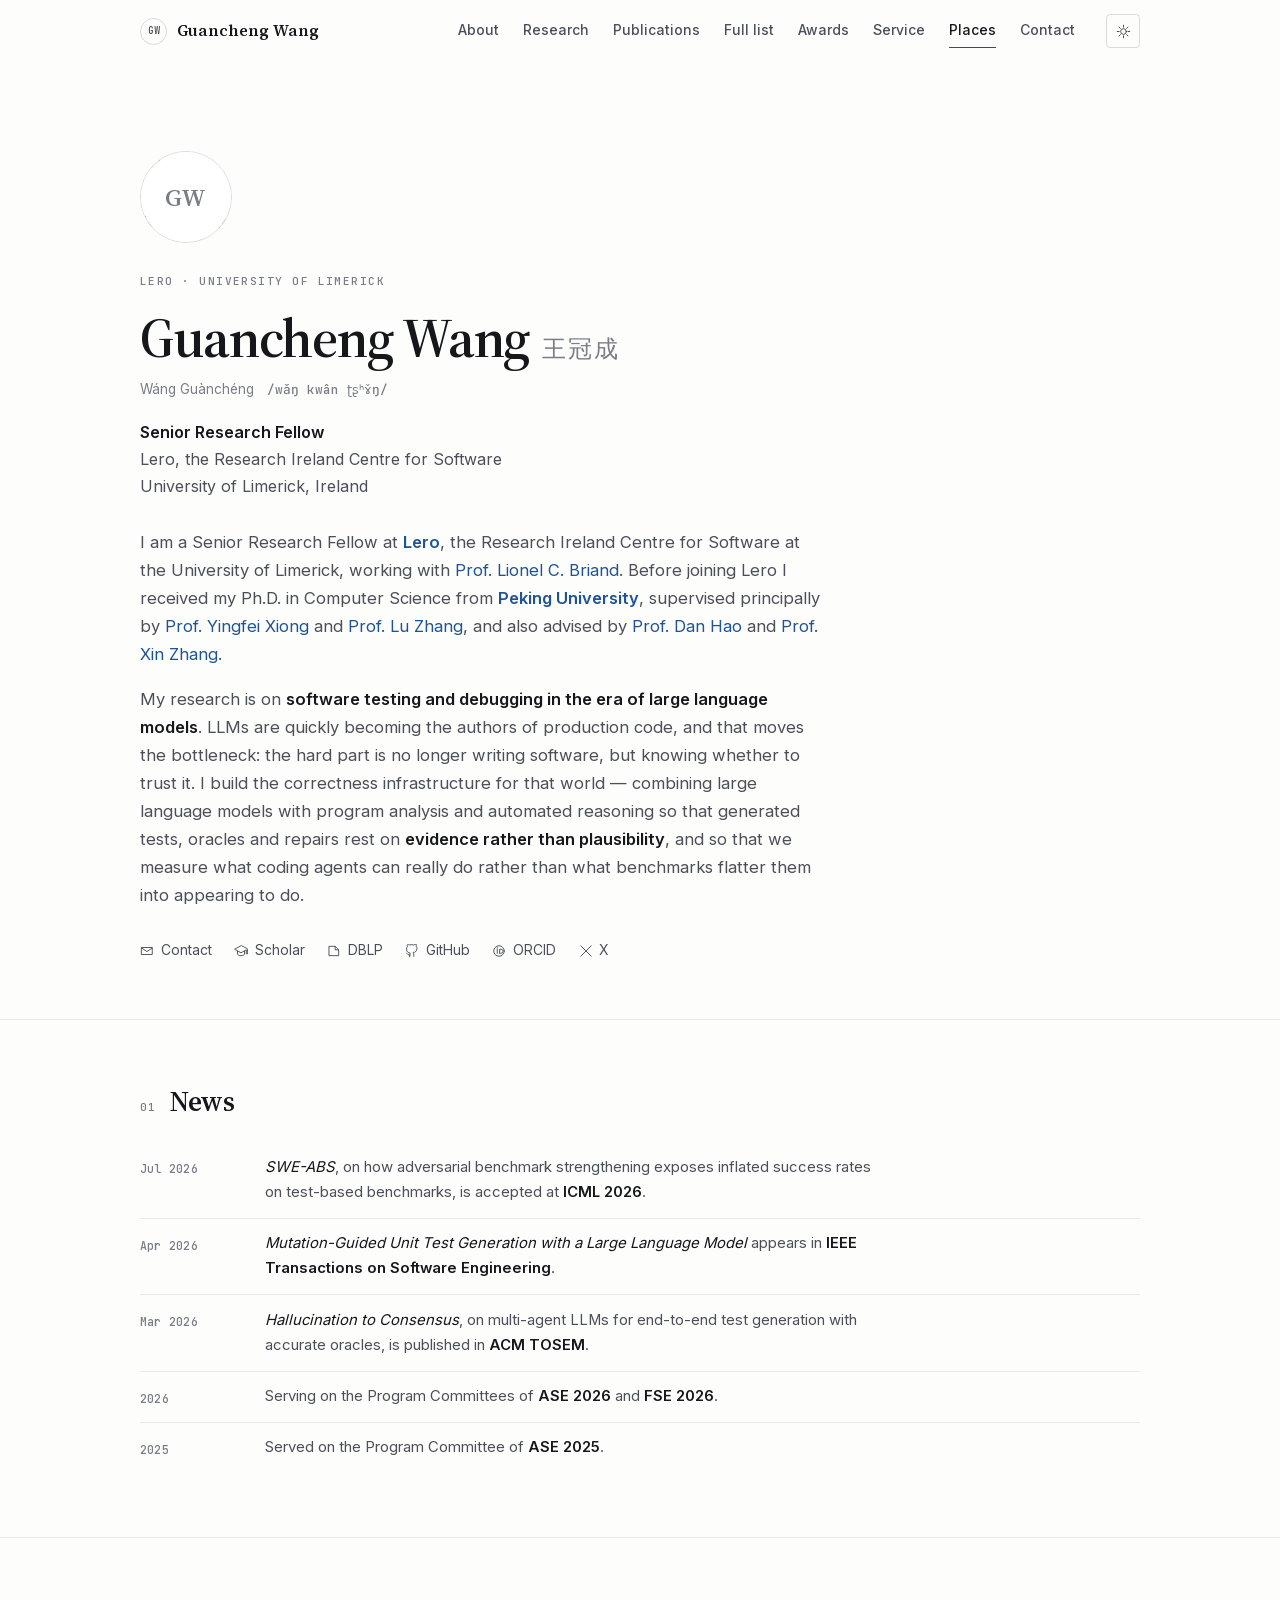
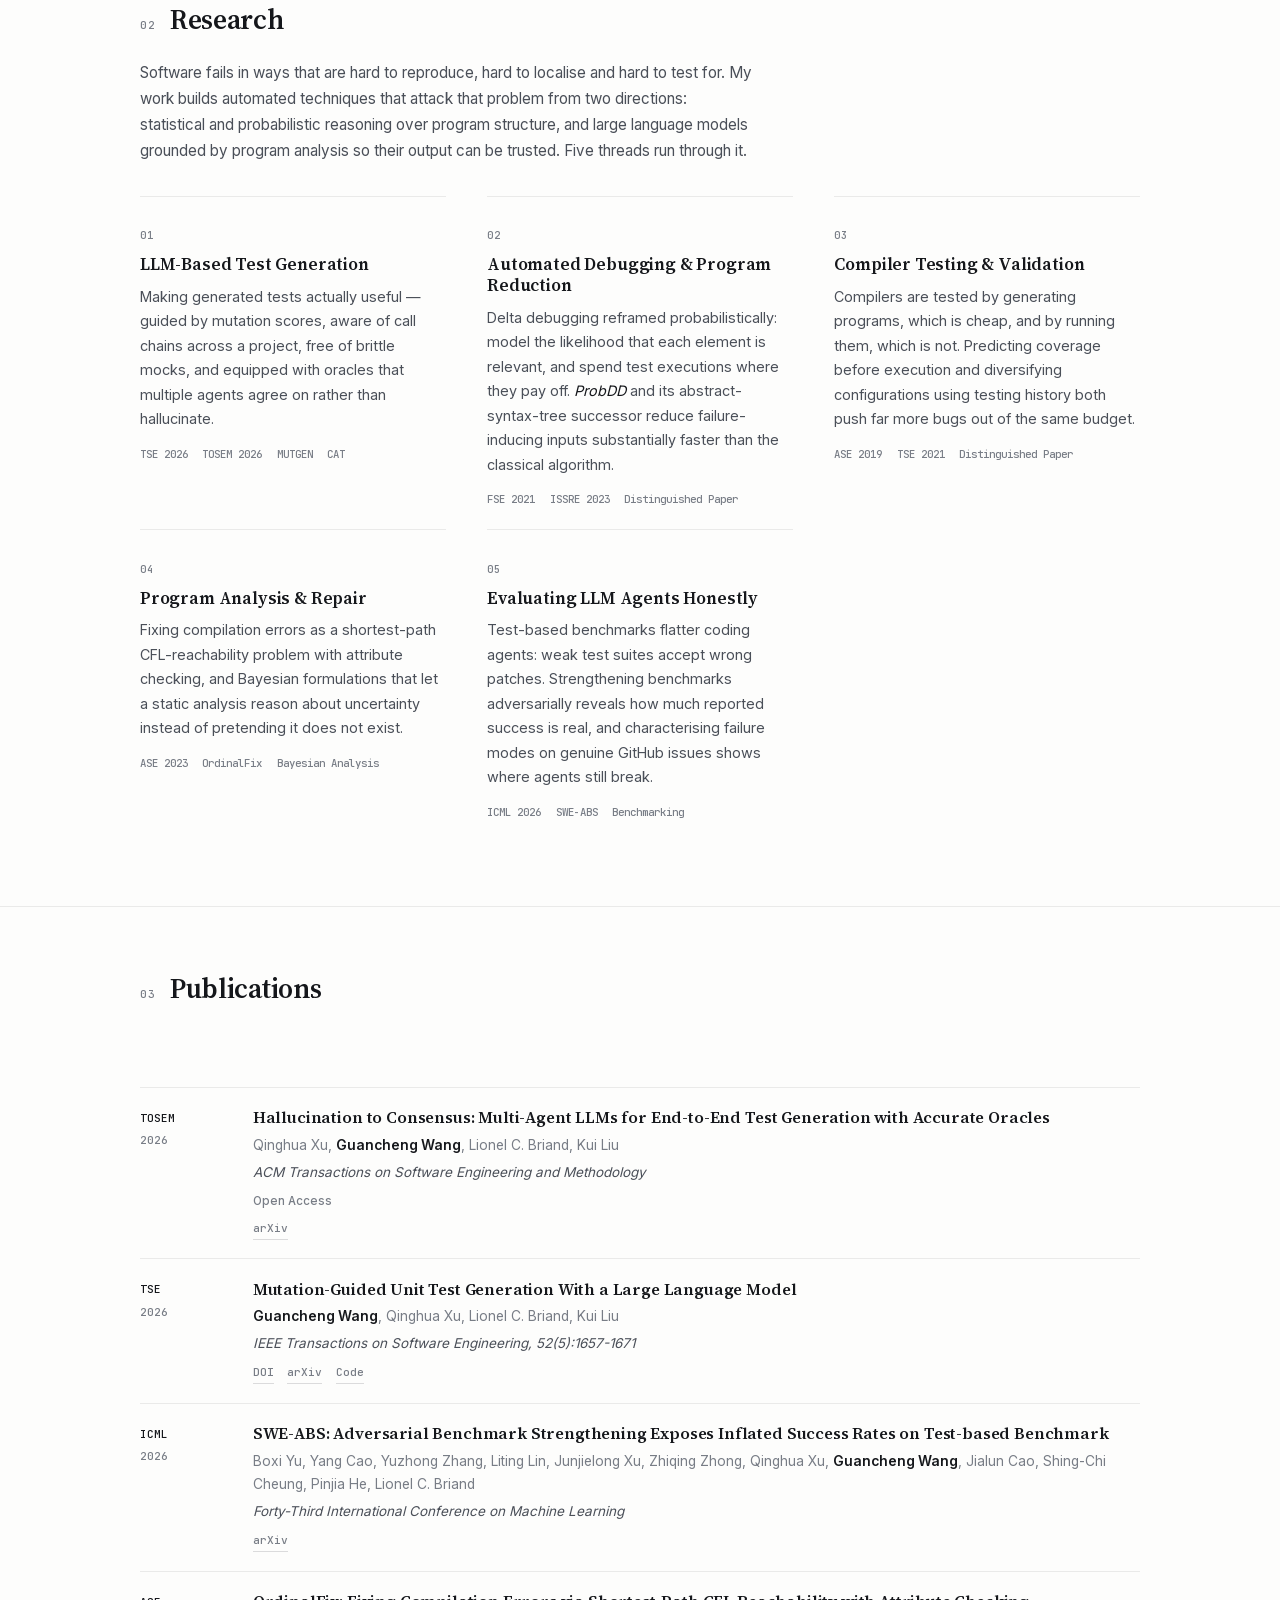
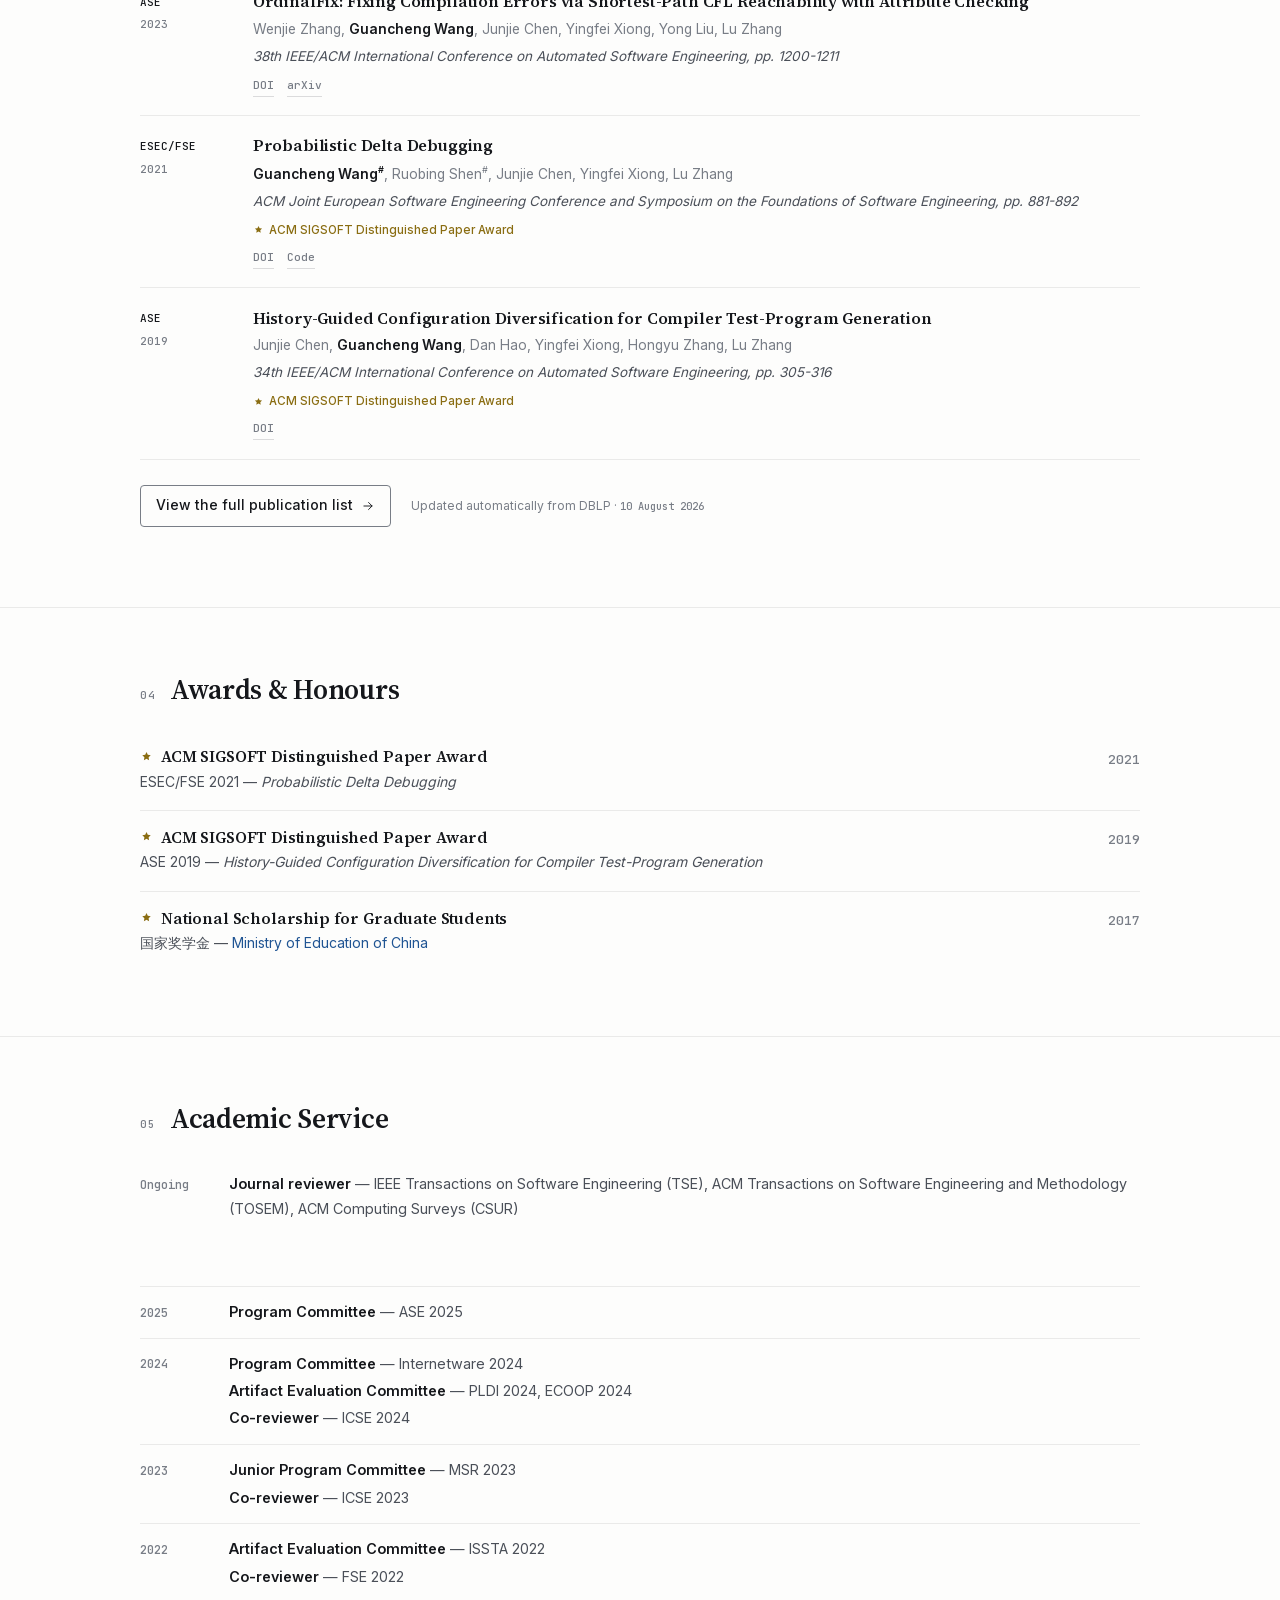
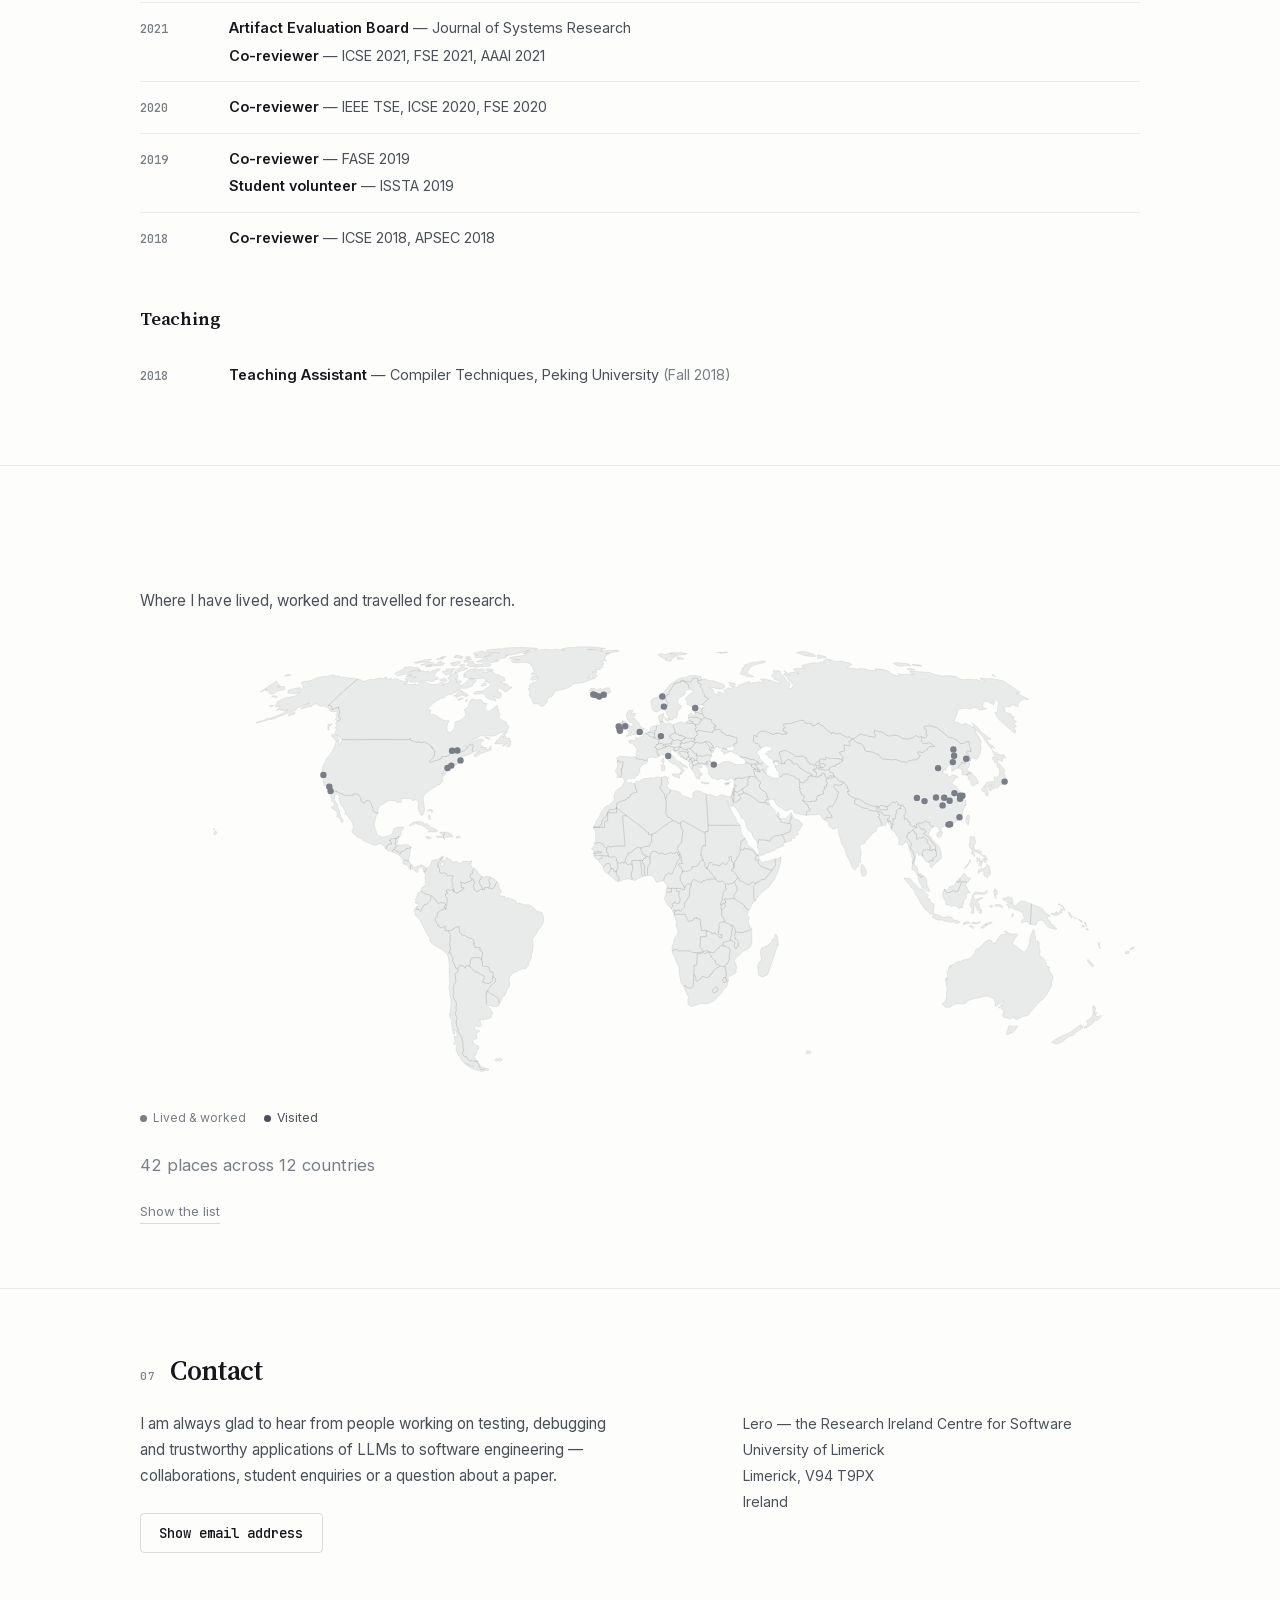
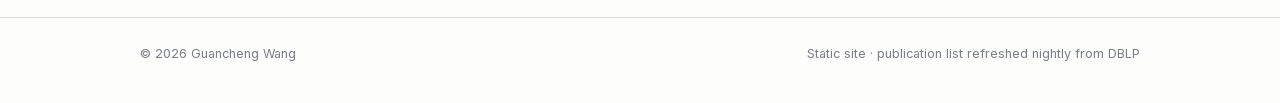
==== commit 7175510a: "places: add Istanbul; stop the section dominating the homepage The 42-name list ran longer than the " ====
--- a/index.html
+++ b/index.html
@@ -388,7 +388,7 @@
     </p>
     <figure class="map reveal">
 <!-- MAP:START -->
-      <svg class="map__svg" viewBox="0 0 1000 515" role="group" aria-label="World map of places visited" xmlns="http://www.w3.org/2000/svg">
+      <svg class="map__svg" viewBox="0 8 1000 448" role="group" aria-label="World map of places visited" xmlns="http://www.w3.org/2000/svg">
         <path class="map__land" d="M994.2 308.8L993.8 310.4L991.9 311.1L989.9 311.8L989.9 310.6L991.4 310.0L992.3 309.8L994.2 308.8ZM987.9 313.4L988.7 312.9L989.4 313.8L988.6 315.5L986.8 315.9L985.4 315.5L985.4 314.1L986.8 313.0L987.9 313.4ZM594.2 260.5L594.6 260.9L604.6 267.4L604.8 269.2L608.8 272.4L607.4 276.4L607.5 278.2L609.3 279.3L609.3 280.2L608.5 282.1L608.7 283.1L608.5 284.6L609.4 286.6L610.4 289.7L611.4 290.4L609.2 292.3L606.1 293.5L604.4 293.5L603.4 294.4L601.5 294.5L600.8 294.9L597.5 294.0L595.4 294.3L594.8 289.9L593.9 288.5L593.3 287.6L590.6 287.0L589.1 286.0L587.3 285.5L586.2 284.9L585.1 284.1L583.7 280.1L582.1 278.3L581.6 276.5L581.9 274.8L581.4 271.9L582.5 271.7L583.6 270.6L584.7 268.9L585.3 268.2L585.3 267.2L584.7 266.5L584.6 265.2L585.4 264.8L585.6 262.9L584.5 261.1L585.4 260.7L588.5 260.8L594.2 260.5ZM476.7 169.2L476.7 169.4L476.7 170.0L476.6 174.9L467.7 174.7L467.6 182.9L465.1 183.2L464.4 184.8L464.8 189.4L454.2 189.4L453.5 190.4L453.7 189.1L459.9 188.8L460.2 187.7L461.4 186.3L462.4 181.9L466.2 178.4L467.6 174.4L468.4 174.1L469.4 171.7L471.6 171.3L472.6 171.7L473.8 171.7L474.7 171.0L476.4 170.9L476.3 169.2L476.7 169.2ZM201.9 101.6L201.6 101.6L198.8 98.5L198.1 97.2L194.7 95.9L195.4 93.2L197.2 91.4L195.2 90.1L196.7 87.6L195.6 85.4L196.8 83.8L199.3 82.4L200.9 80.5L198.6 78.6L199.4 75.2L199.9 73.1L199.0 71.7L198.7 70.5L198.9 69.0L195.8 69.9L192.0 71.6L191.9 69.6L191.6 68.3L190.2 67.5L188.2 67.5L205.7 51.3L217.6 41.1L220.6 41.7L222.3 43.1L224.1 43.3L227.2 42.2L230.5 41.3L233.2 41.7L237.5 40.5L241.5 39.8L241.6 40.9L243.8 40.3L245.8 39.1L246.8 39.3L247.5 41.7L252.1 39.9L250.2 41.9L253.1 41.5L254.7 40.7L257.0 40.9L258.9 42.0L262.6 43.0L264.9 43.5L267.1 43.3L268.5 44.7L264.3 46.0L267.5 46.6L273.3 46.3L275.5 45.8L276.2 47.5L279.6 46.1L278.6 44.9L280.8 44.0L283.3 43.9L285.2 43.6L286.3 44.2L287.0 45.7L289.5 45.5L292.0 46.7L295.6 46.3L298.5 46.4L299.7 44.7L301.9 44.2L304.3 45.1L302.2 47.7L305.2 45.5L306.8 45.6L309.9 42.8L309.1 41.2L307.7 40.1L310.5 37.2L314.6 35.3L316.8 35.8L317.7 36.9L317.8 39.8L314.9 41.1L318.2 41.7L316.1 44.5L320.4 42.3L321.5 44.1L319.4 46.1L320.1 48.0L323.6 46.0L326.8 43.6L329.1 40.6L331.8 40.8L334.4 41.2L336.2 42.6L335.4 44.0L332.9 45.4L333.3 46.9L332.2 48.2L326.8 50.1L323.6 50.6L322.1 49.7L320.4 51.1L316.8 53.4L315.3 54.6L311.6 56.6L308.4 56.8L305.9 58.0L304.4 59.8L301.7 60.2L297.4 62.5L292.8 65.8L290.3 68.0L287.9 71.5L290.9 72.0L290.2 74.7L289.8 77.0L293.4 76.4L296.8 77.7L298.4 78.8L299.2 80.2L301.6 81.0L303.3 82.3L307.1 82.5L309.4 82.8L307.7 85.4L306.9 88.5L307.0 91.9L309.1 94.8L311.4 93.8L314.2 90.6L315.2 85.8L314.4 84.2L318.8 82.8L322.5 80.7L324.8 78.6L325.7 76.7L325.5 74.1L323.9 71.9L328.2 68.8L328.7 66.2L330.6 61.7L332.5 61.0L335.8 61.8L337.9 62.1L340.1 61.3L341.6 62.3L343.4 64.0L343.4 65.1L347.2 65.3L345.9 67.7L344.8 71.4L346.7 71.9L347.5 73.7L351.5 72.0L355.1 68.7L357.2 67.4L357.7 70.0L359.0 73.8L360.0 77.4L358.3 79.2L360.7 80.9L362.1 82.6L365.5 83.4L366.6 84.3L366.7 86.9L368.4 87.3L368.9 88.5L367.9 91.9L365.8 93.1L363.8 94.1L359.4 95.2L355.5 97.7L351.3 98.2L346.4 97.6L342.8 97.6L340.2 97.8L337.4 100.0L333.8 101.4L328.9 105.5L325.0 108.4L327.3 107.9L332.7 103.8L338.6 101.2L342.4 100.9L344.0 102.4L341.0 104.5L340.7 107.8L340.8 110.2L343.5 111.7L347.7 111.3L351.3 107.8L350.7 110.1L352.0 111.2L348.3 113.2L342.2 115.1L339.4 116.4L335.9 118.6L334.1 118.4L334.8 115.7L339.9 113.1L335.9 113.2L333.0 113.6L332.0 111.9L333.4 107.6L332.7 106.7L330.8 107.2L330.3 106.4L327.6 108.8L326.0 111.2L324.6 112.6L323.4 113.1L322.5 113.3L322.0 114.0L317.4 114.0L313.6 114.0L312.3 114.6L308.9 116.9L308.5 117.1L307.3 118.4L305.0 118.4L302.5 118.4L301.2 118.9L301.4 119.5L301.3 120.5L301.1 120.8L297.2 122.4L294.5 122.9L290.9 124.5L290.3 124.5L289.6 124.0L289.5 123.6L289.7 123.3L290.6 122.2L292.4 120.4L293.9 118.6L294.4 115.8L294.9 113.0L293.0 111.5L293.5 110.9L293.3 110.6L292.6 110.6L292.3 110.1L292.5 109.3L291.9 109.7L291.3 109.6L291.6 109.3L291.1 108.9L291.2 108.1L289.8 107.1L288.2 106.1L286.4 104.9L284.6 103.8L282.0 104.6L281.2 104.7L278.6 103.9L276.4 104.3L274.5 103.3L272.2 102.8L270.6 102.6L270.1 102.1L270.5 100.4L269.7 100.4L269.1 101.6L264.1 101.6L255.8 101.6L247.5 101.6L240.2 101.6L233.0 101.6L225.8 101.6L218.4 101.6L216.0 101.6L208.8 101.6L201.9 101.6ZM318.1 61.3L320.6 60.0L323.5 60.0L323.1 60.6L319.6 62.1L318.1 62.1L318.1 61.3ZM346.4 33.1L345.4 31.7L346.2 30.8L347.2 30.6L351.4 30.9L353.6 32.3L353.2 33.0L351.2 32.9L349.2 32.9L346.8 33.2L346.4 33.1ZM325.5 62.4L326.8 61.5L327.7 61.6L327.9 62.1L326.1 63.7L325.3 63.4L325.2 62.6L325.5 62.4ZM324.9 27.4L323.0 28.4L320.4 28.3L318.8 27.6L321.0 26.5L324.4 25.9L325.1 26.7L324.9 27.4ZM331.3 21.5L330.4 21.5L327.2 21.4L327.5 20.7L331.1 20.7L331.9 21.2L331.3 21.5ZM329.6 18.5L330.7 19.3L329.2 20.2L326.0 20.7L325.2 20.1L325.5 19.2L326.6 18.3L328.7 18.4L329.6 18.5ZM333.8 29.0L331.0 28.6L326.8 27.8L327.6 26.5L328.7 25.3L328.0 24.3L324.5 24.0L323.3 23.3L325.1 22.3L328.7 22.4L329.8 23.2L333.4 23.2L334.1 24.0L332.7 24.9L334.2 25.4L334.8 26.0L337.2 26.1L339.7 26.3L343.2 25.7L347.1 25.5L350.0 25.7L351.1 26.6L350.6 27.6L348.8 28.3L345.6 28.8L343.4 28.5L337.7 28.9L333.8 29.0ZM302.1 20.0L304.1 20.3L302.5 21.0L298.2 21.7L296.6 21.0L299.1 20.2L302.1 20.0ZM304.7 18.4L306.3 18.9L303.5 19.4L300.6 19.4L301.1 19.0L303.9 18.3L304.7 18.4ZM367.3 94.4L365.4 96.4L362.9 99.1L364.8 98.0L366.2 98.7L365.1 99.8L367.0 100.6L368.3 99.8L370.4 100.8L369.1 103.1L370.9 102.6L370.8 104.2L371.0 106.1L369.3 108.9L368.1 109.0L366.7 108.4L367.9 105.9L367.3 105.5L363.7 108.2L362.3 108.1L364.4 106.6L362.3 105.8L359.6 106.0L354.9 105.9L354.8 105.0L356.6 103.9L355.8 103.1L358.4 101.2L362.5 96.3L364.5 94.5L367.0 93.5L368.0 93.6L367.3 94.4ZM323.2 53.7L324.9 54.7L326.8 55.6L326.1 56.9L327.8 56.7L328.8 57.7L326.3 58.6L323.4 57.9L323.0 56.6L319.9 58.1L315.9 59.6L316.3 57.9L313.2 58.2L316.0 56.8L317.7 54.5L320.2 52.0L321.6 52.2L321.1 53.4L322.5 53.0L323.2 53.7ZM347.4 34.2L350.1 33.2L353.4 34.5L355.1 35.7L354.6 36.9L358.6 36.3L359.5 37.9L363.6 38.9L364.6 40.0L365.1 42.5L360.6 43.8L364.4 45.6L367.3 46.2L368.9 48.7L372.1 48.9L370.5 50.8L365.1 54.0L363.2 52.8L361.3 50.2L358.4 50.5L357.3 52.1L358.6 53.7L360.8 55.0L361.3 55.8L361.3 58.6L359.5 60.7L357.2 59.9L353.0 57.6L354.8 60.1L356.1 61.8L356.0 62.8L350.7 61.7L346.9 60.0L345.1 58.6L346.2 57.8L343.9 56.3L341.6 54.9L341.1 55.8L334.7 56.2L333.5 55.2L336.2 53.2L340.1 53.1L344.7 52.8L344.6 51.8L346.2 50.4L350.5 47.7L350.6 46.5L350.4 45.6L348.1 44.3L344.6 43.3L346.4 42.6L345.3 40.9L343.7 40.8L342.7 39.9L341.1 40.6L337.2 41.0L330.4 40.4L326.8 39.6L323.9 39.2L323.0 38.3L326.1 37.2L323.3 37.1L325.0 34.5L328.5 32.2L331.4 31.2L336.9 30.5L334.1 32.2L334.3 33.8L337.8 31.7L343.5 30.6L344.6 33.3L343.0 35.0L347.4 34.2ZM321.2 29.6L325.1 29.7L328.1 30.3L323.2 32.6L320.5 33.1L316.6 35.1L314.5 35.0L315.4 32.7L316.7 31.4L318.7 30.3L321.2 29.6ZM274.2 24.8L279.9 23.0L285.9 21.5L288.6 21.5L291.6 21.2L288.7 23.0L286.2 23.8L284.3 23.9L279.4 24.9L275.9 25.3L274.2 24.8ZM189.9 86.1L192.3 85.9L188.9 89.4L189.0 91.8L188.0 91.8L187.7 90.4L188.0 89.0L187.5 88.0L188.2 86.7L189.1 85.7L189.9 86.1ZM315.8 17.3L318.8 17.6L322.5 18.4L322.5 19.6L322.0 20.5L319.4 20.3L317.4 19.5L313.6 19.4L316.2 18.7L314.8 18.2L315.8 17.3ZM199.3 103.1L197.8 103.5L194.7 102.1L194.7 101.0L193.2 99.9L193.4 99.0L191.3 98.5L191.6 96.8L192.4 96.1L194.4 96.8L195.5 97.2L197.5 97.6L197.5 98.6L197.8 100.1L199.4 101.4L199.3 103.1ZM271.0 28.8L273.1 29.4L277.8 29.5L278.7 30.2L279.6 31.3L276.4 32.0L269.6 33.8L265.1 35.6L263.8 36.7L257.1 38.0L257.4 36.8L254.6 35.5L256.7 34.4L260.4 32.5L264.1 30.8L264.2 29.2L271.0 28.8ZM301.0 25.4L303.2 25.0L305.0 25.1L303.8 26.3L301.2 27.4L294.4 27.8L288.5 28.9L285.6 29.0L286.3 28.1L291.5 27.0L282.6 27.3L280.6 26.9L286.5 24.6L289.1 23.9L293.2 24.7L294.5 26.1L297.5 26.3L297.9 24.0L300.8 23.2L302.3 23.4L301.4 24.6L301.0 25.4ZM295.6 32.4L296.7 33.4L295.3 35.9L294.1 37.7L296.1 39.0L298.5 40.2L297.3 41.4L293.8 41.7L294.2 42.7L292.6 43.7L289.3 43.3L286.5 42.5L284.0 42.7L279.4 43.6L273.9 44.1L270.0 44.3L270.2 43.0L268.1 42.3L266.0 42.6L265.7 40.4L267.3 40.1L270.9 39.7L273.6 39.8L276.6 39.4L273.5 38.8L269.0 39.0L266.3 38.9L266.3 38.0L272.1 36.9L269.0 37.0L266.4 36.3L270.2 34.3L272.8 33.3L279.7 31.7L281.1 32.2L278.8 33.5L283.9 32.7L285.2 34.0L288.8 32.7L289.7 33.5L288.5 36.0L290.7 35.0L292.1 32.3L294.2 31.9L295.6 32.4ZM306.4 33.3L305.9 31.6L309.4 30.4L311.1 30.9L314.9 30.6L314.6 31.3L311.7 32.6L313.5 33.7L311.0 36.0L306.8 37.0L305.1 36.8L304.7 35.8L301.9 33.8L302.8 33.0L306.4 33.3ZM296.9 31.0L299.6 30.9L300.4 31.5L297.0 33.2L295.9 31.4L296.9 31.0ZM320.7 23.3L320.8 24.4L319.4 25.6L316.4 27.4L313.1 27.7L311.5 27.3L313.2 25.9L310.0 26.1L312.2 24.2L314.0 24.3L317.8 23.5L320.2 23.7L320.7 23.3ZM335.9 14.5L337.8 13.9L339.8 13.8L339.6 13.3L343.7 13.2L344.5 14.2L346.9 14.6L349.2 15.0L349.0 16.4L350.3 17.2L347.1 17.9L341.9 19.6L338.6 19.8L335.3 19.5L334.5 18.6L335.5 17.7L337.6 17.1L334.4 17.1L333.4 16.3L333.5 15.3L335.9 14.5ZM346.7 12.0L349.6 11.7L351.7 11.6L355.3 11.3L358.6 10.6L360.6 10.7L361.7 11.2L364.2 10.2L366.7 9.9L369.9 9.7L375.0 9.6L375.7 9.8L380.7 9.5L384.2 9.6L387.6 9.7L391.8 9.9L395.1 10.1L397.7 10.6L397.2 11.1L392.4 12.0L387.9 12.3L386.0 12.8L389.7 12.8L384.6 13.9L381.3 14.4L376.7 16.1L372.8 16.5L371.3 16.9L365.8 17.2L367.9 17.5L366.3 17.9L366.7 19.1L364.2 19.9L360.9 20.6L359.1 21.5L355.9 22.2L355.7 22.7L358.8 22.6L358.3 23.2L352.1 24.6L348.0 24.0L342.2 24.3L339.8 24.0L336.5 23.9L337.5 22.8L341.4 22.3L342.3 20.6L343.6 20.4L347.3 21.4L346.5 19.9L344.1 19.4L346.5 18.5L350.2 18.0L351.5 17.1L350.0 16.2L350.6 15.1L355.2 15.2L356.3 15.4L359.8 14.7L356.2 14.5L350.1 14.6L347.9 14.0L347.4 13.2L346.2 12.7L346.7 12.0ZM345.5 47.3L343.6 48.1L341.2 48.2L341.6 46.9L343.4 45.4L345.5 45.0L346.7 45.7L345.9 46.9L345.5 47.3ZM306.7 41.7L307.1 42.7L305.1 43.7L303.0 42.9L301.2 43.2L299.4 41.9L301.9 41.1L304.3 39.9L305.8 40.7L306.6 41.2L306.7 41.7ZM344.3 98.9L345.2 98.6L348.2 99.4L350.2 100.7L350.1 101.3L348.9 101.3L346.1 100.3L344.3 98.9ZM342.7 107.7L343.1 109.2L344.7 109.6L347.0 109.6L345.4 110.8L344.4 111.0L341.7 109.7L341.4 108.7L342.7 107.7ZM201.9 101.6L208.8 101.6L216.0 101.6L218.4 101.6L225.8 101.6L233.0 101.6L240.2 101.6L247.5 101.6L255.8 101.6L264.1 101.6L269.1 101.6L269.7 100.4L270.5 100.4L270.1 102.1L270.6 102.6L272.2 102.8L274.5 103.3L276.4 104.3L278.6 103.9L281.2 104.7L282.0 104.6L284.6 103.8L286.4 104.9L288.2 106.1L289.8 107.1L291.2 108.1L291.1 108.9L291.6 109.3L291.3 109.6L291.9 109.7L292.5 109.3L292.3 110.1L292.6 110.6L293.3 110.6L293.5 110.9L293.0 111.5L294.9 113.0L294.4 115.8L293.9 118.6L292.4 120.4L290.6 122.2L289.7 123.3L289.5 123.6L289.6 124.0L290.3 124.5L290.9 124.5L294.5 122.9L297.2 122.4L301.1 120.8L301.3 120.5L301.4 119.5L301.2 118.9L302.5 118.4L305.0 118.4L307.3 118.4L308.5 117.1L308.9 116.9L312.3 114.6L313.6 114.0L317.4 114.0L322.0 114.0L322.5 113.3L323.4 113.1L324.6 112.6L326.0 111.2L327.6 108.8L330.3 106.4L330.8 107.2L332.7 106.7L333.4 107.6L332.0 111.9L333.0 113.6L333.1 114.6L330.0 116.2L327.1 117.3L324.1 118.2L322.2 120.1L321.6 120.8L321.0 122.5L321.3 124.1L322.4 124.2L322.5 123.1L323.0 123.8L322.5 124.7L320.6 125.2L319.4 125.1L317.4 125.7L316.2 125.8L314.7 126.0L312.3 126.9L316.2 126.3L316.8 126.9L312.9 127.8L311.3 127.8L311.5 127.5L310.4 128.3L311.1 128.5L309.9 130.8L307.3 133.2L307.3 132.4L306.8 132.2L306.2 131.4L306.3 133.1L306.7 133.7L306.5 134.9L305.3 136.1L303.1 138.7L302.9 138.6L304.3 136.4L303.3 135.2L303.8 132.5L302.9 133.9L302.9 135.9L301.3 135.4L302.8 136.5L302.1 139.5L302.7 139.7L302.7 140.8L302.2 144.0L299.9 146.4L297.0 147.3L294.8 149.2L293.4 149.4L291.8 150.6L291.2 151.6L287.8 153.7L285.9 155.2L284.2 157.1L283.3 159.4L283.2 161.6L283.6 164.3L284.3 166.6L284.1 168.0L284.7 171.7L284.2 173.8L283.9 175.1L282.9 177.0L282.0 177.4L280.7 177.0L280.6 175.6L279.7 174.9L278.8 172.2L278.0 169.7L277.8 168.5L278.7 166.3L278.3 164.6L276.7 161.9L275.8 161.4L272.8 162.9L272.4 162.7L271.4 161.2L269.9 160.4L266.8 160.8L264.5 160.5L262.5 160.7L261.2 161.2L261.5 162.0L261.2 163.3L261.6 164.0L261.0 164.4L260.1 163.9L259.0 164.5L257.1 164.4L255.4 162.7L253.0 163.1L251.3 162.4L249.5 162.6L247.1 163.4L244.2 165.7L241.2 167.1L239.4 168.6L238.5 170.1L238.0 172.3L237.8 173.8L238.1 174.9L237.0 175.0L235.2 174.3L233.4 173.3L232.9 171.8L232.8 169.6L231.7 167.7L231.2 165.9L230.3 163.7L228.7 162.4L226.5 162.5L224.3 165.0L222.3 164.0L221.1 163.1L220.9 161.3L220.6 159.7L219.4 158.2L218.4 157.2L217.8 156.1L213.2 156.1L212.8 157.4L210.6 157.4L205.4 157.4L200.1 155.2L196.6 153.6L197.1 153.0L193.6 153.4L190.5 153.6L190.6 152.0L189.6 150.1L188.5 149.8L188.5 148.8L187.1 148.7L186.5 147.8L184.2 147.5L183.7 147.0L184.0 145.2L182.9 142.0L182.8 137.6L183.2 136.9L182.5 135.8L181.7 133.2L182.6 130.6L182.1 128.8L184.1 126.2L185.5 123.5L186.1 121.1L188.7 118.1L190.6 115.3L192.6 112.4L194.7 108.2L195.6 105.6L195.8 104.1L196.5 103.5L199.4 104.6L198.9 107.5L200.0 106.7L201.2 104.1L201.9 101.6ZM76.1 193.4L76.5 193.7L76.8 194.1L77.3 195.2L77.2 195.4L76.0 196.1L75.0 196.6L74.5 197.1L73.9 196.6L74.2 195.8L74.0 194.6L74.2 194.2L74.8 193.7L74.7 193.1L75.0 192.8L75.2 192.8L76.1 193.4ZM75.0 191.2L74.7 191.6L73.7 191.8L73.4 191.1L73.2 190.9L73.2 190.7L73.5 190.4L74.4 190.7L75.0 191.2ZM132.1 67.2L133.5 67.5L132.4 68.6L130.5 69.1L129.7 68.5L129.3 67.7L132.1 67.2ZM153.8 74.4L155.1 74.6L155.1 75.5L151.7 76.9L148.2 78.0L147.8 77.3L148.9 75.9L152.1 74.8L153.8 74.4ZM217.6 41.1L205.7 51.3L188.2 67.5L190.2 67.5L191.6 68.3L191.9 69.6L192.0 71.6L195.8 69.9L198.9 69.0L198.7 70.5L199.0 71.7L199.9 73.1L199.4 75.2L198.6 78.6L200.9 80.5L199.3 82.4L196.8 83.8L196.4 82.7L195.2 81.7L196.9 79.1L196.1 76.7L197.5 73.9L195.5 73.7L192.0 73.7L190.1 72.8L188.4 69.7L186.8 69.2L184.0 68.1L180.6 68.3L177.7 67.0L176.5 65.8L173.3 66.4L171.6 68.4L170.2 68.6L167.0 69.2L164.0 70.2L160.9 70.8L162.3 69.1L166.5 66.3L169.8 65.4L170.1 64.7L165.4 66.3L161.7 68.2L156.3 70.3L156.4 71.7L152.1 73.8L148.3 75.1L145.1 76.0L143.1 77.3L137.9 78.8L135.7 80.2L131.6 81.5L130.3 81.3L127.2 82.1L123.8 83.1L120.8 84.1L116.0 85.0L116.1 84.5L120.1 83.1L123.4 82.2L127.6 80.5L130.9 80.2L133.3 79.0L138.4 77.2L139.6 76.6L142.4 75.6L145.2 73.3L148.2 71.6L144.6 72.5L144.5 71.9L142.1 73.0L142.3 71.5L140.5 72.6L141.3 71.1L137.7 72.3L136.3 72.3L138.1 70.5L139.7 69.4L139.4 68.4L135.9 68.9L135.7 67.6L135.0 66.9L137.0 65.3L136.9 64.0L139.8 62.4L143.5 60.8L146.1 59.3L148.1 59.1L149.0 59.6L152.5 58.2L153.7 58.4L156.4 57.5L157.6 56.2L157.1 55.7L160.0 54.6L158.6 54.6L155.6 55.3L154.2 55.9L153.3 55.3L149.9 55.6L147.7 54.9L148.2 53.8L147.8 52.2L152.3 51.0L158.8 49.7L160.5 49.7L158.4 51.0L162.9 50.9L163.5 49.2L162.4 48.2L162.8 46.8L162.5 45.7L160.9 44.8L164.0 43.4L167.7 43.3L172.0 42.0L174.2 40.7L178.2 39.4L180.6 39.1L186.1 38.0L187.7 38.2L192.8 36.8L195.0 37.3L194.6 38.5L196.3 38.0L199.4 38.2L198.4 38.8L200.7 39.2L203.1 38.9L206.1 39.7L209.6 40.0L210.7 40.3L213.9 39.9L215.9 40.7L217.6 41.1ZM133.1 57.5L133.7 58.0L135.4 57.7L136.2 58.5L137.8 58.9L137.2 59.2L134.8 59.8L134.0 59.2L133.8 58.7L131.7 58.8L131.6 58.6L133.1 57.5ZM711.7 100.9L710.8 103.0L708.9 103.3L710.1 106.4L709.3 107.8L704.0 106.8L704.6 112.4L703.6 113.1L699.2 114.3L703.4 119.8L702.0 120.6L702.8 122.4L701.1 121.9L699.4 120.8L695.6 120.5L691.4 120.4L690.6 120.7L686.5 119.4L685.3 120.1L685.5 121.9L681.0 120.8L679.5 121.3L679.4 122.7L678.1 123.3L675.5 125.5L675.1 127.7L674.1 127.7L673.0 126.2L669.7 126.1L668.4 123.6L667.2 123.5L666.4 120.4L662.7 118.1L658.5 118.3L655.7 118.8L652.5 115.9L650.1 114.7L645.6 112.5L645.1 112.2L639.2 114.1L642.2 125.7L641.0 125.9L638.6 123.4L636.7 122.5L634.0 123.2L633.1 124.2L632.8 123.4L633.1 122.1L632.3 121.0L629.2 119.9L627.4 117.1L625.8 116.3L625.5 115.3L628.0 115.6L627.6 113.3L629.5 112.8L631.8 113.2L631.5 110.2L630.5 108.3L628.1 108.4L625.8 107.7L623.3 109.0L621.2 109.7L619.8 109.2L619.6 107.6L617.6 105.5L615.8 105.6L613.2 103.5L614.0 101.1L613.2 100.5L614.2 97.1L617.2 98.9L616.9 96.6L620.8 93.3L624.5 93.2L630.4 95.3L633.7 96.6L635.8 95.3L639.6 95.2L643.2 96.8L643.6 95.9L647.0 96.0L647.0 94.6L642.4 92.5L644.2 91.0L643.4 90.2L645.4 89.4L642.9 87.3L643.6 86.2L651.9 85.2L652.8 84.4L658.2 83.3L659.7 82.1L664.1 82.7L666.2 85.8L668.3 85.1L671.8 86.1L672.3 87.8L674.5 87.6L679.1 84.8L678.6 85.7L682.7 88.1L691.7 95.8L692.2 94.2L696.3 96.0L699.4 95.2L701.0 95.8L703.0 97.5L705.0 98.1L706.6 99.4L709.6 99.0L711.7 100.9ZM642.2 125.7L639.2 114.1L645.1 112.2L645.6 112.5L650.1 114.7L652.5 115.9L655.7 118.8L658.5 118.3L662.7 118.1L666.4 120.4L667.2 123.5L668.4 123.6L669.7 126.1L673.0 126.2L674.1 127.7L675.1 127.7L675.5 125.5L678.1 123.3L679.4 122.7L680.2 123.0L678.8 125.0L681.0 126.2L682.6 125.4L686.1 127.1L683.6 129.4L681.6 129.1L680.5 129.1L679.9 128.3L679.9 126.8L676.8 127.5L676.6 129.6L675.8 131.3L673.6 131.2L673.3 132.6L675.4 133.3L676.6 135.7L675.9 138.9L673.8 138.2L672.3 138.2L671.9 136.3L668.2 134.9L665.1 133.4L663.1 131.9L659.6 129.7L657.5 126.4L656.5 125.8L653.8 126.0L652.6 125.3L651.7 122.8L647.8 121.1L646.2 123.0L644.3 124.1L645.1 125.7L642.2 125.7ZM891.4 265.8L896.1 268.0L901.2 269.8L903.0 271.5L904.5 273.1L904.8 275.0L909.3 276.9L909.8 278.6L907.2 279.0L907.7 281.1L910.0 283.2L911.5 286.6L913.1 286.5L912.9 287.9L914.9 288.4L914.1 289.0L916.8 290.4L916.4 291.3L914.5 291.5L914.0 290.7L911.6 290.3L908.9 289.8L907.0 287.8L905.5 286.1L904.3 283.3L900.8 281.9L898.4 282.8L896.6 283.8L896.8 286.2L894.5 287.3L893.0 286.7L890.2 286.6L891.0 276.2L891.4 265.8ZM923.6 269.2L924.6 270.2L924.9 271.9L924.0 272.7L923.5 270.8L922.9 269.6L921.7 268.6L920.2 267.2L918.2 266.3L919.0 265.5L920.5 266.4L921.4 267.1L922.5 267.8L923.6 269.2ZM919.5 276.1L917.9 276.9L916.4 277.7L914.9 277.7L912.7 276.7L911.2 275.9L911.5 274.9L914.0 275.3L915.5 275.1L916.1 273.5L916.5 273.5L916.6 275.2L918.2 274.9L919.1 273.8L920.7 272.7L920.4 270.8L922.1 270.7L922.7 271.3L922.5 273.0L921.5 275.0L920.0 275.3L919.5 276.1ZM929.2 274.6L930.0 275.3L931.1 277.3L932.4 278.4L931.9 279.3L931.1 279.6L930.0 278.4L929.0 276.3L928.6 273.9L929.0 273.6L929.2 274.6ZM891.4 265.8L891.0 276.2L890.2 286.6L887.9 284.0L885.2 283.4L884.4 284.3L880.9 284.4L882.3 281.8L884.1 280.9L883.6 277.4L882.5 274.7L877.3 272.0L875.0 271.8L870.9 268.8L870.0 270.4L869.0 270.6L868.4 269.5L868.4 268.1L866.3 266.5L869.4 265.4L871.4 265.4L871.1 264.6L867.1 264.6L866.0 262.7L863.6 262.1L862.5 260.5L866.2 259.7L867.7 258.7L872.1 260.0L872.5 261.2L873.1 266.3L875.9 268.3L878.3 264.9L881.6 262.9L884.1 262.9L886.4 264.0L888.4 265.2L891.4 265.8ZM845.8 285.9L846.0 286.5L846.0 287.5L844.0 289.9L841.6 290.6L841.3 290.2L841.6 289.1L843.0 287.2L845.8 285.9ZM871.8 279.5L871.7 277.1L872.3 276.0L873.0 274.9L873.5 275.8L873.4 277.3L871.8 279.5ZM827.1 244.3L825.6 247.2L827.7 250.2L827.3 251.7L830.5 254.6L827.2 255.0L826.3 257.2L826.4 260.1L823.6 262.3L823.5 265.4L822.3 270.3L821.9 269.2L818.7 270.6L817.7 268.7L815.7 268.5L814.3 267.5L811.0 268.6L810.0 267.1L808.2 267.2L805.9 266.9L805.6 262.6L804.3 261.7L803.0 259.0L802.6 256.2L802.9 253.2L804.4 251.1L805.0 253.2L806.9 255.0L808.7 254.4L810.5 254.6L812.0 253.0L813.4 252.7L816.0 253.6L818.3 252.9L819.6 248.5L820.6 247.4L821.5 243.7L824.7 243.8L827.1 244.3ZM859.1 266.4L862.1 267.4L863.0 269.8L860.7 268.5L858.4 268.2L856.9 268.4L854.9 268.3L855.6 266.6L859.1 266.4ZM852.1 269.6L850.2 269.0L849.7 267.6L852.5 267.5L853.1 268.5L852.1 269.6ZM855.2 250.6L855.4 252.3L857.1 252.6L857.4 253.9L857.3 256.7L855.9 256.4L855.4 258.3L856.5 260.0L855.7 260.4L854.7 258.4L853.8 254.3L854.3 251.7L855.2 250.6ZM841.4 254.7L844.6 254.6L847.2 252.3L847.8 253.0L845.6 256.1L843.5 256.7L840.9 256.1L836.2 256.3L833.8 256.7L833.4 259.2L835.8 262.0L837.3 260.6L842.6 259.5L842.3 260.9L841.1 260.5L839.8 262.3L837.3 263.6L839.8 267.7L839.3 268.8L841.7 272.5L841.6 274.6L840.0 275.5L839.0 274.4L840.5 271.8L837.7 273.0L837.0 272.1L837.4 270.9L835.5 269.0L835.8 265.9L833.9 266.9L834.0 270.6L833.9 275.2L832.2 275.6L831.0 274.7L832.0 271.7L831.6 268.7L830.5 268.6L829.7 266.4L830.9 264.4L831.3 261.8L832.8 257.0L833.4 255.7L835.7 253.3L837.9 254.3L841.4 254.7ZM832.5 290.3L829.0 288.0L831.7 287.4L833.0 288.4L834.0 289.3L833.7 290.2L832.5 290.3ZM835.8 284.8L837.7 284.5L840.2 283.3L839.7 285.1L835.5 286.0L831.8 285.6L831.9 284.5L834.2 283.8L835.8 284.8ZM827.3 284.2L829.1 283.9L829.7 285.3L826.4 285.9L824.5 286.4L823.0 286.3L824.1 284.5L825.6 284.5L826.4 283.3L827.3 284.2ZM800.7 278.0L801.0 279.1L806.3 279.5L806.9 278.1L812.0 279.7L812.9 281.7L817.0 282.3L820.3 284.2L817.0 285.4L814.1 284.2L811.6 284.2L808.7 284.0L806.1 283.4L803.0 282.2L801.0 281.9L799.8 282.3L794.8 281.0L794.4 279.6L791.9 279.4L794.0 276.3L797.4 276.5L799.5 277.8L800.7 278.0ZM789.8 261.0L790.2 263.2L791.2 265.0L793.2 265.3L794.5 267.3L793.7 271.2L793.4 276.2L790.3 276.3L788.1 273.6L784.6 271.0L783.5 269.0L781.4 266.4L780.1 264.0L778.1 259.6L775.7 256.9L774.8 254.2L773.8 251.7L771.2 249.7L769.7 246.9L767.6 245.1L764.6 241.6L764.3 240.0L766.0 240.1L770.4 240.7L772.9 243.9L775.1 246.0L776.7 247.4L779.4 250.8L782.2 250.8L784.6 253.0L786.3 255.7L788.4 257.2L787.3 259.8L788.8 260.9L789.8 261.0ZM337.8 424.6L339.3 426.0L341.4 428.3L345.2 430.1L348.8 430.9L348.3 432.4L346.2 432.5L344.6 431.5L343.1 431.4L340.6 431.4L337.8 424.6ZM346.5 354.0L346.2 356.5L346.1 359.8L346.7 363.0L346.2 363.7L346.4 365.8L346.5 367.4L350.3 370.2L350.4 372.4L352.4 373.8L352.6 375.3L350.9 379.4L347.5 381.1L342.5 381.8L339.6 381.4L340.5 383.3L340.6 385.7L341.5 387.3L340.3 388.4L337.8 388.9L335.0 387.7L334.3 388.5L335.5 391.7L337.5 392.6L338.6 391.6L339.8 393.3L337.8 394.2L336.3 396.2L336.9 399.4L336.8 401.1L334.5 401.1L333.1 402.7L333.1 405.0L336.3 407.3L338.9 407.9L339.0 410.7L336.7 412.5L336.4 416.1L334.6 417.3L334.2 418.8L336.3 421.9L338.6 423.7L337.6 423.6L335.2 423.1L329.3 422.7L327.5 420.9L326.6 418.6L325.1 418.8L323.7 417.7L322.2 414.4L323.6 413.0L323.6 411.1L322.8 409.5L323.1 406.8L322.5 402.7L321.6 400.9L322.5 400.3L321.8 399.1L320.5 398.5L320.9 397.1L319.4 395.9L317.6 392.3L318.4 391.6L316.7 387.8L316.3 384.6L316.3 381.7L317.5 380.6L315.9 377.5L315.1 374.5L316.6 372.5L315.8 369.8L316.6 366.7L316.0 363.7L315.2 363.2L312.8 357.6L313.8 354.4L313.0 351.3L313.5 348.4L314.8 345.4L316.3 343.4L315.4 342.1L315.8 341.1L314.9 335.8L317.7 334.2L318.3 330.9L317.8 330.1L319.8 327.2L323.4 328.0L325.3 330.3L326.1 327.7L329.2 327.9L329.7 328.5L335.2 333.8L337.5 334.2L341.0 336.6L343.9 337.8L344.5 339.3L342.5 344.1L345.3 345.0L348.4 345.5L350.4 344.9L352.6 342.5L352.7 339.7L353.9 339.1L355.5 340.9L355.7 343.5L353.7 345.2L352.1 346.5L349.4 349.6L346.5 354.0ZM337.8 424.6L340.6 431.4L343.1 431.4L344.6 431.5L344.3 432.7L342.8 433.6L341.6 433.5L340.1 433.3L338.0 432.4L335.4 432.0L331.7 430.3L328.6 428.6L323.9 425.2L326.1 425.8L330.3 427.9L333.9 429.0L334.5 427.6L334.4 425.5L336.0 424.2L337.8 424.6ZM309.4 313.6L311.0 315.8L311.5 318.1L313.1 319.5L312.5 322.5L314.4 326.1L315.9 330.5L317.8 330.1L318.3 330.9L317.7 334.2L314.9 335.8L315.8 341.1L315.4 342.1L316.3 343.4L314.8 345.4L313.5 348.4L313.0 351.3L313.8 354.4L312.8 357.6L315.2 363.2L316.0 363.7L316.6 366.7L315.8 369.8L316.6 372.5L315.1 374.5L315.9 377.5L317.5 380.6L316.3 381.7L316.3 384.6L316.7 387.8L318.4 391.6L317.6 392.3L319.4 395.9L320.9 397.1L320.5 398.5L321.8 399.1L322.5 400.3L321.6 400.9L322.5 402.7L323.1 406.8L322.8 409.5L323.6 411.1L323.6 413.0L322.2 414.4L323.7 417.7L325.1 418.8L326.6 418.6L327.5 420.9L329.3 422.7L335.2 423.1L337.6 423.6L335.5 423.5L334.6 424.3L333.0 425.4L333.8 428.2L332.8 428.3L329.8 427.3L326.1 425.2L322.4 423.4L320.8 421.5L320.7 419.7L318.6 417.7L316.1 412.4L316.0 409.4L317.7 407.0L313.6 406.1L315.0 403.3L314.0 398.1L317.1 399.2L316.3 392.7L314.3 391.9L314.8 395.8L313.1 395.3L312.4 390.8L311.3 385.0L311.9 382.8L310.3 379.7L309.2 376.1L310.2 376.0L310.4 370.9L311.1 365.8L311.2 361.0L309.5 356.2L309.7 353.6L308.8 349.7L309.7 345.8L309.2 339.6L309.2 332.9L309.3 325.8L308.5 320.6L307.5 316.1L308.8 315.3L309.4 313.6ZM581.4 271.9L581.9 274.8L581.6 276.5L582.1 278.3L583.7 280.1L585.1 284.1L584.0 283.8L580.3 284.3L579.5 284.7L578.7 286.8L579.3 288.2L578.7 292.0L578.3 295.2L579.0 295.7L580.9 297.0L581.7 296.4L581.8 299.8L579.7 299.8L578.6 298.0L577.7 296.7L575.6 296.2L575.0 294.6L573.3 295.6L571.1 295.1L570.2 293.7L568.4 293.4L567.1 293.5L567.0 292.5L566.1 292.4L564.8 292.2L563.1 292.7L561.9 292.6L561.2 292.9L561.4 289.1L560.5 287.9L560.3 285.9L560.8 284.0L560.2 282.8L560.2 280.8L556.8 280.8L557.1 279.7L555.7 279.7L555.5 280.2L553.8 280.3L553.1 282.2L552.6 283.0L551.1 282.6L550.2 283.0L548.4 283.3L547.3 281.6L546.7 280.6L545.9 278.6L545.3 276.3L537.1 276.2L536.1 276.6L535.3 276.5L534.2 277.0L533.8 276.0L534.5 275.6L534.6 274.3L535.0 273.4L536.1 272.8L536.8 273.1L537.7 271.9L539.2 271.9L539.4 272.8L540.5 273.4L542.1 271.4L543.7 269.8L544.4 268.8L544.3 266.2L545.6 263.1L546.8 261.4L548.7 259.9L549.0 258.9L549.1 257.7L549.5 256.6L549.4 254.8L549.7 251.9L550.2 249.9L551.1 248.2L551.2 246.3L551.4 244.1L552.5 242.5L554.0 241.4L556.3 242.5L558.1 243.7L560.1 244.0L562.2 244.6L563.0 242.7L563.4 242.5L564.6 242.8L567.7 241.2L568.8 241.9L569.7 241.8L570.1 241.0L571.1 240.7L573.2 241.1L575.0 241.1L575.9 240.8L577.6 243.4L578.9 243.8L579.6 243.3L580.9 243.5L582.4 242.8L583.1 244.2L585.6 246.3L585.4 250.0L586.5 250.5L585.7 251.6L584.6 252.4L583.5 254.1L583.0 255.6L582.8 258.2L582.2 259.4L582.1 261.8L581.3 262.7L581.2 264.6L580.8 264.8L580.6 266.6L581.2 268.0L581.4 271.9ZM615.5 262.9L613.8 260.2L613.7 248.6L616.1 245.0L616.9 244.0L618.7 243.9L621.1 241.7L624.7 241.5L632.3 231.9L634.2 229.3L635.4 227.3L635.3 225.7L635.2 222.4L635.1 221.1L636.0 221.0L637.3 220.5L638.7 220.2L640.0 219.1L641.0 219.1L641.1 220.0L641.0 221.8L641.0 223.5L640.5 224.7L639.8 228.1L638.6 231.7L637.0 235.8L634.8 240.5L632.5 244.0L629.2 248.4L626.5 251.0L622.4 254.1L619.8 256.6L616.8 260.4L616.1 262.1L615.5 262.9ZM608.8 272.4L604.8 269.2L604.6 267.4L594.6 260.9L594.2 260.5L594.1 257.1L594.9 255.9L596.3 253.7L597.3 251.4L596.0 247.7L595.7 246.1L594.3 243.9L596.0 242.0L597.9 239.9L599.3 240.5L599.4 242.2L600.3 243.3L602.2 243.3L605.8 246.0L606.7 246.0L607.3 246.0L607.9 246.3L609.8 246.6L610.6 245.2L613.1 243.9L614.2 245.0L616.1 245.0L613.7 248.6L613.8 260.2L615.5 262.9L613.5 264.1L612.8 265.5L611.8 265.7L611.3 268.0L610.4 269.3L609.9 271.4L608.8 272.4ZM568.0 231.2L565.9 229.8L564.9 228.9L564.7 227.9L565.1 226.6L565.1 225.3L563.5 223.3L563.1 221.9L563.2 221.1L562.1 220.2L562.1 218.4L561.4 217.1L560.5 217.3L560.7 216.1L561.4 214.8L561.1 213.5L562.0 212.5L561.4 211.8L562.1 209.8L563.2 207.4L565.6 207.7L565.1 195.0L565.1 193.6L568.2 193.6L568.0 187.3L578.9 187.3L589.4 187.3L600.2 187.3L601.3 190.4L600.7 191.0L601.3 194.3L602.5 198.1L603.6 198.9L605.1 200.0L603.8 201.9L601.8 202.4L601.0 203.4L600.9 205.5L599.9 210.2L600.2 211.5L599.9 214.2L598.9 217.3L597.3 218.9L596.2 221.4L595.9 222.7L594.7 223.6L593.9 226.9L594.0 229.8L593.9 227.3L593.6 227.2L593.6 225.6L593.2 224.5L591.7 223.3L591.3 221.0L591.6 218.6L590.3 218.4L590.1 219.1L588.5 219.3L589.2 220.2L589.5 222.1L588.0 223.9L586.7 226.2L585.3 226.5L582.9 224.6L581.9 225.3L581.6 226.2L580.2 226.8L580.1 227.5L577.4 227.5L577.0 226.8L575.0 226.7L574.0 227.3L573.2 227.0L571.8 225.1L571.3 224.3L569.3 224.7L568.6 226.2L567.9 229.0L567.0 229.6L566.1 230.0L568.0 231.2ZM565.1 195.0L565.6 207.7L563.2 207.4L562.1 209.8L561.4 211.8L562.0 212.5L561.1 213.5L561.4 214.8L560.7 216.1L560.5 217.3L561.4 217.1L562.1 218.4L562.1 220.2L563.2 221.1L563.1 221.9L561.4 222.5L560.0 223.8L558.1 227.2L555.5 228.7L552.8 228.5L552.0 228.8L552.3 229.9L550.9 231.1L549.7 232.3L546.3 233.5L545.6 232.8L545.1 232.7L544.6 233.6L542.3 233.8L542.7 232.9L541.9 230.7L541.5 229.4L540.2 228.9L538.6 227.0L539.2 225.5L540.4 225.8L541.2 225.6L542.8 225.6L541.2 222.7L541.3 220.6L541.1 218.5L540.0 216.4L540.2 214.9L538.4 214.9L538.4 212.8L537.3 211.6L538.4 207.4L541.8 204.4L541.9 200.3L542.8 193.8L543.4 192.4L542.2 191.3L542.1 190.3L541.1 189.5L540.3 184.5L543.0 182.8L554.0 188.9L565.1 195.0ZM304.3 194.6L304.3 196.3L304.0 197.5L303.3 198.1L303.9 199.0L303.7 199.9L302.0 199.3L300.7 199.6L299.0 199.3L297.7 199.9L296.3 198.9L296.7 197.9L299.1 198.3L301.2 198.6L302.2 197.9L301.1 196.5L301.3 195.3L299.6 194.8L300.3 193.9L301.9 194.1L304.3 194.6ZM303.7 199.9L303.9 199.0L303.3 198.1L304.0 197.5L304.3 196.3L304.3 194.6L304.7 194.0L306.8 194.0L308.3 194.8L309.0 194.8L309.4 195.9L310.9 195.8L310.8 196.8L312.0 196.9L313.2 198.1L312.1 199.4L310.8 198.7L309.6 198.8L308.7 198.7L308.1 199.2L307.1 199.4L306.7 198.7L305.8 199.1L304.5 201.3L303.8 200.8L303.7 199.9ZM851.8 37.5L852.4 36.4L855.5 38.2L853.6 38.3L851.8 37.5ZM621.2 109.7L620.5 111.5L618.2 112.0L616.5 115.3L619.4 118.3L619.6 120.4L623.1 124.1L621.9 125.4L621.6 126.2L620.5 126.0L618.3 124.1L617.6 124.0L615.8 123.2L614.8 121.9L612.3 121.3L610.9 121.8L610.3 121.2L606.6 119.7L602.8 119.2L600.6 118.6L600.3 119.0L596.7 116.3L593.6 115.1L591.2 113.3L592.9 112.8L594.4 110.2L592.8 108.9L596.2 107.7L596.0 107.0L593.9 107.5L593.7 106.1L594.8 105.2L597.1 105.0L597.3 104.0L596.4 102.3L597.1 100.6L596.9 99.7L593.1 98.7L591.7 98.7L589.9 97.3L588.1 97.8L584.9 96.7L584.8 96.1L583.7 94.8L581.7 94.6L581.3 93.7L581.8 93.1L579.9 91.3L577.5 91.6L576.8 91.5L576.3 92.2L575.4 92.0L574.5 90.1L573.7 89.1L574.1 88.8L576.0 88.9L576.8 88.2L576.0 87.4L574.3 86.9L574.3 86.3L573.3 85.8L571.4 83.8L571.8 83.0L571.3 81.6L568.9 80.9L567.7 81.2L567.3 80.5L564.7 79.7L563.6 78.0L563.2 76.5L561.9 75.8L562.7 74.9L561.5 72.1L562.8 70.4L562.4 69.9L564.6 68.3L562.0 66.9L565.9 63.2L567.5 61.6L568.0 60.1L564.3 58.1L564.8 56.3L562.4 54.1L563.2 51.8L560.0 48.7L561.4 46.6L557.8 44.8L557.7 42.9L559.3 42.6L562.4 41.5L564.2 40.6L568.0 42.2L573.7 42.9L582.3 46.0L584.3 47.3L585.1 49.1L583.3 50.5L580.1 51.3L570.2 49.2L568.8 49.5L572.8 51.5L573.3 52.8L574.2 55.7L577.2 56.6L579.0 57.3L578.9 55.9L577.3 54.7L578.3 53.6L584.0 55.4L585.5 54.7L583.5 52.6L587.4 50.0L589.4 50.1L591.7 51.1L592.2 49.2L589.9 47.6L590.3 45.9L588.2 44.2L594.2 45.1L595.9 46.6L593.5 47.0L594.1 48.5L596.0 49.4L599.0 48.8L598.8 47.1L602.6 45.8L608.6 43.4L610.2 43.6L609.0 45.2L611.6 45.5L612.6 44.6L616.4 44.5L618.9 43.4L622.0 45.0L623.4 43.2L620.5 41.6L621.1 40.7L627.4 41.5L630.7 42.4L639.7 45.5L640.3 44.1L637.4 42.6L637.0 42.1L634.4 41.8L634.4 40.5L632.0 38.5L631.4 37.6L633.5 35.3L633.2 33.0L634.2 32.5L639.8 33.1L641.2 34.6L640.9 36.7L642.7 37.5L644.6 39.3L646.5 43.0L649.7 44.7L650.0 46.5L648.3 50.4L650.9 50.8L651.1 49.8L653.0 49.1L652.7 47.7L653.6 46.4L651.5 44.9L651.3 43.1L649.0 42.8L647.5 41.3L647.3 38.7L643.2 36.6L645.5 34.8L643.7 33.0L644.6 32.9L646.7 34.4L647.7 36.9L650.2 37.3L647.9 35.5L650.4 34.4L654.3 34.3L659.1 35.8L655.7 33.6L653.3 30.9L656.2 30.4L660.9 30.5L664.7 30.1L662.0 28.8L662.7 27.1L664.8 27.1L667.1 25.9L671.7 25.6L671.5 24.9L676.1 24.7L678.2 25.2L680.9 24.0L684.3 24.0L683.5 23.0L684.0 22.0L687.0 21.0L691.1 21.8L689.4 22.4L693.9 22.7L696.0 23.9L696.9 23.3L702.2 23.4L707.9 24.5L710.6 25.4L711.9 26.6L710.8 27.3L707.4 28.7L706.8 29.5L709.6 29.9L713.1 30.5L714.3 30.0L717.1 31.7L717.2 31.0L719.7 30.6L726.3 31.0L728.2 32.2L736.7 32.6L734.4 30.7L739.0 31.1L742.0 31.1L746.8 32.5L749.8 34.1L750.0 35.2L755.0 37.2L759.5 38.3L757.9 35.6L762.5 36.7L764.9 36.0L769.8 36.8L770.3 36.1L773.9 36.5L769.3 34.1L770.3 32.9L790.1 34.6L794.0 36.2L802.1 38.1L809.3 37.6L813.9 38.1L817.2 39.1L819.8 41.1L823.3 41.8L825.3 41.3L828.7 41.2L833.2 41.7L836.6 41.4L843.6 43.9L844.8 43.0L840.7 41.3L839.8 40.0L847.3 40.8L851.3 40.6L859.0 41.9L863.6 43.1L879.9 54.1L878.9 55.3L875.9 55.1L879.9 56.6L884.3 59.0L886.3 59.8L888.2 61.0L888.7 61.7L883.8 61.1L880.6 63.3L879.1 63.6L878.4 65.6L877.4 67.4L878.3 68.7L872.6 66.7L869.6 69.0L867.3 67.9L866.6 69.1L863.2 68.7L864.7 70.7L865.2 73.6L866.6 74.8L869.9 75.4L874.4 79.8L872.4 79.9L874.1 82.3L876.5 83.6L873.9 85.2L876.4 88.7L873.6 89.4L875.9 92.5L875.1 95.4L872.2 93.3L867.1 88.8L859.3 82.1L856.1 77.9L856.1 76.2L854.7 74.8L857.5 74.1L857.5 70.4L857.9 67.4L859.0 65.1L855.8 61.0L853.5 61.3L855.1 63.6L853.3 66.8L847.3 63.3L842.8 64.2L842.9 69.1L846.6 70.9L842.4 71.7L839.3 72.0L837.2 69.8L833.3 69.4L832.0 70.8L824.7 70.3L818.2 71.2L816.4 77.0L814.1 84.0L818.1 84.4L820.8 86.3L823.6 87.0L823.8 85.5L826.6 85.7L832.8 89.0L835.1 91.6L835.8 94.7L838.6 98.3L841.1 103.3L840.6 107.8L841.2 110.0L840.4 113.6L839.3 117.2L838.8 119.1L836.6 121.0L835.0 121.0L832.5 119.5L830.5 121.8L830.7 122.8L830.0 122.3L829.1 120.7L830.3 120.6L828.5 116.9L826.2 114.1L827.7 113.0L831.0 113.6L830.7 110.6L829.2 107.2L829.4 106.0L828.8 103.2L825.4 104.1L824.1 105.4L820.3 105.4L817.4 102.4L813.1 100.2L808.2 99.2L805.1 96.2L802.9 94.3L801.0 93.0L797.2 89.9L794.3 88.8L790.1 87.9L787.0 88.0L784.5 88.5L783.7 90.1L785.5 90.8L786.7 92.5L786.1 93.4L786.3 96.7L787.3 98.0L785.1 100.0L781.5 98.8L778.8 99.1L776.9 98.0L775.2 97.7L773.0 99.9L770.1 100.4L768.3 101.2L765.0 100.7L762.7 100.7L760.4 99.1L757.2 97.6L754.5 97.2L751.7 97.6L749.8 98.2L745.6 96.9L743.7 94.6L740.4 93.8L738.1 93.5L734.6 92.2L734.0 95.4L736.1 97.2L734.9 99.3L731.0 98.5L728.6 98.4L726.1 97.0L723.6 97.0L721.0 96.0L718.1 97.5L714.8 100.1L712.5 100.7L711.7 100.9L709.6 99.0L706.6 99.4L705.0 98.1L703.0 97.5L701.0 95.8L699.4 95.2L696.3 96.0L692.2 94.2L691.7 95.8L682.7 88.1L678.6 85.7L679.1 84.8L674.5 87.6L672.3 87.8L671.8 86.1L668.3 85.1L666.2 85.8L664.1 82.7L659.7 82.1L658.2 83.3L652.8 84.4L651.9 85.2L643.6 86.2L642.9 87.3L645.4 89.4L643.4 90.2L644.2 91.0L642.4 92.5L647.0 94.6L647.0 96.0L643.6 95.9L643.2 96.8L639.6 95.2L635.8 95.3L633.7 96.6L630.4 95.3L624.5 93.2L620.8 93.3L616.9 96.6L617.2 98.9L614.2 97.1L613.2 100.5L614.0 101.1L613.2 103.5L615.8 105.6L617.6 105.5L619.6 107.6L619.8 109.2L621.2 109.7ZM659.2 13.7L662.3 13.2L666.9 14.2L673.5 16.1L675.7 18.2L672.2 18.5L666.5 17.9L662.6 17.0L659.4 15.3L656.5 15.0L659.2 13.7ZM679.6 17.3L685.8 18.6L686.5 19.6L677.6 20.5L677.0 17.4L678.1 17.1L679.6 17.3ZM755.1 24.7L760.1 24.8L769.0 26.1L770.5 27.9L763.5 27.8L761.2 28.4L755.1 26.8L753.4 25.2L755.1 24.7ZM775.7 26.6L781.5 27.2L780.9 28.2L777.5 28.0L772.5 27.0L771.6 26.2L775.7 26.6ZM767.3 31.6L767.7 30.6L769.7 30.3L773.8 31.3L775.0 32.0L772.1 32.0L767.8 31.7L767.3 31.6ZM576.7 14.5L579.8 14.1L582.4 14.1L583.1 14.6L583.7 14.2L585.1 13.9L587.9 14.3L587.5 14.6L585.4 14.8L583.9 15.0L583.9 15.3L582.1 15.6L579.9 15.1L580.5 14.5L576.7 14.5ZM553.0 85.3L548.7 85.3L545.8 85.0L546.2 83.6L549.2 82.6L551.8 83.2L552.8 83.6L552.7 84.5L553.0 85.3ZM601.7 30.6L605.1 28.4L603.9 27.2L607.2 26.0L612.2 24.4L617.9 24.0L620.4 23.1L623.6 22.8L625.7 23.8L625.1 24.5L619.5 25.7L614.7 26.8L610.4 29.2L609.0 31.7L607.3 34.2L608.9 36.3L613.8 38.4L612.8 38.7L606.1 38.3L605.0 37.2L601.1 36.5L600.1 35.1L601.8 34.5L601.0 33.1L603.7 30.9L601.7 30.6ZM834.9 87.2L838.2 90.1L840.7 93.1L844.3 96.2L851.1 101.7L846.7 100.6L848.5 105.1L853.2 108.3L854.7 110.5L851.5 108.6L851.6 111.0L849.2 108.4L847.3 105.4L844.7 102.0L843.5 99.7L840.3 95.6L836.4 92.6L833.0 88.4L834.0 87.0L831.9 85.6L832.5 85.1L834.9 87.2ZM139.7 48.0L137.0 49.7L137.4 50.3L139.8 48.3L144.8 48.8L145.3 51.3L141.5 52.5L137.6 52.8L133.9 55.5L132.2 56.1L130.3 56.1L130.0 55.1L128.3 54.2L129.6 53.0L128.1 52.6L125.2 52.9L125.5 52.0L127.5 51.0L124.0 51.6L123.0 52.9L120.1 54.1L136.4 43.1L138.3 45.2L139.7 48.0ZM147.3 38.0L144.5 38.2L147.6 36.4L148.0 36.3L149.7 36.3L151.2 37.0L150.4 37.4L147.3 38.0ZM582.7 111.0L583.2 110.2L585.1 110.9L585.9 111.0L586.4 111.7L586.8 111.7L586.8 112.0L588.2 112.8L590.7 112.6L590.4 113.7L587.8 114.2L584.7 116.1L583.2 115.4L583.5 113.9L580.6 113.0L581.0 112.4L583.2 111.4L582.7 111.0ZM287.6 172.0L288.9 171.7L290.6 171.8L290.6 172.6L287.5 173.1L287.6 172.0ZM290.9 171.2L292.8 172.6L291.9 174.9L291.5 174.5L291.8 172.8L290.8 171.5L290.9 171.2ZM288.8 177.0L289.6 177.1L290.2 179.8L289.9 181.6L289.3 181.8L288.8 180.0L287.9 179.0L288.8 177.0ZM354.5 422.2L356.7 420.3L359.0 421.1L360.0 419.9L362.4 421.3L362.1 422.3L359.2 423.3L357.7 422.2L356.2 423.6L354.5 422.2ZM526.3 16.4L526.8 15.6L529.3 15.5L531.7 16.3L537.8 18.1L533.6 19.0L533.0 20.7L531.6 21.2L531.1 23.1L528.9 23.2L524.8 21.8L526.3 20.9L523.5 20.3L519.7 18.3L518.1 16.4L522.7 15.6L523.8 16.4L526.3 16.4ZM562.4 41.5L559.3 42.6L557.7 42.9L558.1 40.9L555.2 39.9L552.4 40.8L551.8 42.8L550.1 44.0L547.8 43.3L545.2 43.5L542.7 42.0L541.6 42.7L540.4 42.9L540.4 44.7L536.5 44.2L536.2 45.7L534.2 45.7L533.1 47.7L531.5 50.7L528.7 54.6L529.5 55.6L528.9 56.7L526.8 56.7L525.7 59.4L526.1 63.2L527.7 64.6L527.3 68.0L525.6 70.0L524.7 71.7L523.1 69.9L518.9 73.4L515.9 74.0L512.7 72.5L511.8 69.3L510.9 62.7L512.8 60.8L518.3 58.4L522.3 55.5L525.8 51.6L530.2 46.3L533.3 44.2L538.4 40.8L542.5 39.6L545.8 39.8L548.4 37.6L552.0 37.8L555.4 37.2L562.1 39.1L559.8 39.8L562.4 41.5ZM547.3 15.5L545.1 16.7L540.1 17.0L534.9 16.6L534.4 16.0L531.9 15.9L529.8 15.0L535.0 14.5L537.6 14.9L539.1 14.4L543.6 14.8L547.3 15.5ZM544.2 20.7L540.5 21.6L537.2 21.1L538.2 20.5L537.0 19.7L540.5 19.2L541.5 20.1L544.2 20.7ZM422.6 10.6L428.9 9.5L434.6 9.6L437.1 8.9L442.9 8.7L455.8 9.0L465.6 10.5L462.3 11.2L455.9 11.3L446.9 11.4L447.5 11.8L453.5 11.6L458.3 12.2L461.8 11.6L463.0 12.3L460.7 13.4L465.3 12.7L473.6 12.0L478.6 12.4L479.4 13.2L472.2 14.5L471.1 14.9L465.5 15.3L469.5 15.4L467.1 17.0L465.3 18.5L464.7 21.2L466.5 22.7L463.7 22.8L460.5 23.6L463.5 24.8L463.5 26.8L461.4 27.0L463.4 29.2L459.2 29.4L461.2 30.4L460.4 31.4L457.6 31.8L454.9 31.8L456.9 33.5L456.7 34.7L453.1 33.6L452.0 34.3L454.4 34.9L456.6 36.5L456.9 38.6L453.3 39.1L452.0 38.1L449.9 36.6L450.2 38.4L447.5 39.7L452.7 39.8L455.5 40.0L449.6 42.3L443.6 44.5L437.5 45.4L435.2 45.4L432.8 46.5L429.1 49.4L424.1 51.3L422.6 51.4L419.6 52.1L416.4 52.7L414.0 54.5L413.4 56.5L411.7 58.4L407.5 60.6L407.6 62.9L405.9 65.3L403.9 68.1L400.7 68.2L398.2 65.9L393.8 65.9L392.3 64.3L391.9 61.5L389.5 57.9L389.2 56.1L389.9 53.5L388.1 51.0L389.8 49.0L388.8 48.0L392.3 44.8L395.8 43.8L397.0 42.6L398.4 40.5L395.7 41.5L394.4 41.9L392.4 42.3L390.4 41.4L391.1 39.6L392.6 38.2L394.5 38.1L398.2 38.8L395.6 37.2L394.3 36.3L392.2 36.7L390.9 36.0L394.3 33.6L393.7 32.7L393.1 30.9L392.4 28.1L390.6 27.2L391.3 26.2L387.4 24.8L383.6 24.6L378.6 24.7L374.0 24.9L372.5 24.1L370.6 22.7L376.0 21.9L379.7 21.8L372.5 21.2L369.4 20.2L370.4 19.3L378.1 18.2L385.4 17.0L386.8 16.2L382.8 15.4L385.1 14.6L392.2 13.3L394.8 13.1L394.9 12.3L399.3 11.8L404.7 11.5L409.8 11.4L411.2 12.0L416.4 11.0L419.9 11.7L422.1 11.9L425.2 12.5L421.9 11.4L422.6 10.6ZM667.7 412.2L668.9 413.2L671.1 413.6L670.9 414.2L669.8 415.6L666.0 415.8L666.5 414.2L667.3 412.9L667.7 412.2ZM845.8 285.9L846.2 285.1L848.6 284.4L850.5 284.3L851.4 283.9L852.4 284.3L851.4 285.2L848.4 286.6L846.0 287.5L846.0 286.5L845.8 285.9ZM543.8 348.7L545.1 347.2L546.1 348.0L546.5 349.4L547.7 349.6L549.4 350.2L550.8 350.0L553.3 348.4L553.8 336.6L554.5 337.1L556.0 340.1L555.6 342.0L556.2 343.2L558.1 342.8L559.5 341.4L560.9 340.5L561.6 338.9L563.0 338.2L564.1 338.6L565.3 339.5L567.5 339.6L569.3 338.9L569.6 337.9L570.2 336.4L571.6 336.1L572.5 334.9L573.5 332.8L576.0 330.4L580.0 328.0L581.1 328.1L582.4 328.6L583.3 328.2L584.7 328.5L585.8 333.0L586.4 335.3L585.7 338.9L585.9 340.0L584.5 339.4L583.7 339.7L583.4 340.6L582.6 341.8L582.6 342.9L584.0 344.6L585.6 344.3L586.3 342.9L588.3 342.9L587.5 345.2L587.0 347.9L586.2 349.3L584.2 350.9L583.7 351.4L582.4 353.0L581.5 354.6L579.8 356.9L576.5 360.2L574.5 362.1L572.4 363.6L569.5 364.8L568.2 365.0L567.8 365.9L566.2 365.4L564.9 366.0L562.1 365.4L560.4 365.8L559.4 365.6L556.6 366.9L554.3 367.4L552.6 368.6L551.4 368.7L550.4 367.5L549.5 367.5L548.4 366.1L548.3 366.5L548.0 365.6L548.1 363.8L547.4 361.6L548.2 361.0L548.3 358.6L546.7 355.6L545.5 352.9L543.8 348.7ZM577.5 350.0L576.4 349.0L575.1 349.6L573.6 350.9L572.0 352.9L573.8 355.3L574.8 355.0L575.4 354.0L576.9 353.5L577.4 352.5L578.4 350.9L577.5 350.0ZM577.5 350.0L578.4 350.9L577.4 352.5L576.9 353.5L575.4 354.0L574.8 355.0L573.8 355.3L572.0 352.9L573.6 350.9L575.1 349.6L576.4 349.0L577.5 350.0ZM190.5 153.6L193.6 153.4L197.1 153.0L196.6 153.6L200.1 155.2L205.4 157.4L210.6 157.4L212.8 157.4L213.2 156.1L217.8 156.1L218.4 157.2L219.4 158.2L220.6 159.7L220.9 161.3L221.1 163.1L222.3 164.0L224.3 165.0L226.5 162.5L228.7 162.4L230.3 163.7L231.2 165.9L231.7 167.7L232.8 169.6L232.9 171.8L233.4 173.3L235.2 174.3L237.0 175.0L238.1 174.9L236.4 177.7L235.6 180.0L234.7 184.3L234.2 185.8L234.4 187.6L235.0 189.1L235.2 191.6L236.6 194.0L237.0 195.8L237.9 197.4L240.7 198.2L241.6 199.6L244.1 198.7L246.3 198.4L248.4 197.8L250.2 197.2L252.1 195.9L252.9 194.1L253.5 191.4L254.2 190.4L256.1 189.6L259.1 188.9L261.5 189.0L263.2 188.7L263.7 189.4L263.4 190.9L261.7 192.8L260.8 194.8L261.2 195.3L260.7 196.7L259.7 199.2L259.1 198.4L258.5 198.4L258.0 198.5L256.8 200.4L256.3 200.0L256.0 200.2L255.9 200.6L253.4 200.6L250.9 200.6L250.6 202.4L249.4 202.4L250.3 203.5L251.2 204.2L251.4 204.9L251.8 205.1L251.6 206.2L248.1 206.2L246.5 208.8L246.8 209.4L246.4 210.1L246.2 211.1L243.5 207.6L242.2 206.6L240.1 205.8L238.5 206.0L236.2 207.2L234.7 207.5L232.9 206.7L230.9 206.1L228.6 204.6L226.6 204.2L223.7 202.7L221.6 201.1L221.0 200.3L219.5 200.1L216.8 199.1L215.9 197.6L213.2 195.8L212.2 193.8L211.8 192.3L212.7 191.9L212.6 191.0L213.4 190.2L213.6 189.1L212.9 187.7L212.9 186.4L212.2 184.8L210.4 181.6L208.1 179.1L207.1 177.1L205.2 175.8L204.8 175.0L205.7 173.1L204.6 172.3L203.4 170.8L203.2 168.5L201.9 168.3L200.7 166.6L199.9 165.0L200.0 164.1L199.2 161.6L199.1 159.2L199.5 158.0L198.1 156.7L197.1 156.8L195.9 156.0L195.0 157.3L195.0 158.8L194.4 161.2L194.9 162.5L196.3 164.7L196.6 165.5L196.9 165.7L197.0 166.8L197.5 166.7L197.5 168.8L198.1 169.6L198.4 170.7L199.7 172.4L199.8 175.3L200.3 176.7L200.7 178.2L200.5 179.9L201.8 180.0L202.6 181.5L203.4 182.9L203.2 183.5L201.9 184.6L201.4 184.6L201.0 182.7L199.6 180.9L197.9 179.3L196.6 178.5L197.3 176.2L197.3 174.4L196.3 173.5L194.8 172.0L194.3 172.4L193.9 171.6L192.4 170.8L191.3 169.0L191.6 168.7L192.6 168.9L193.9 167.7L194.4 166.3L192.9 164.0L191.6 163.1L191.2 161.1L190.9 159.0L190.6 156.5L190.5 153.6ZM346.5 354.0L348.1 353.6L351.2 356.1L352.2 356.0L355.3 358.1L357.6 359.8L359.5 362.0L358.6 363.5L359.6 365.3L358.8 367.3L356.1 369.1L354.1 368.5L352.7 368.8L350.1 367.4L348.3 367.5L346.4 365.8L346.2 363.7L346.7 363.0L346.1 359.8L346.2 356.5L346.5 354.0ZM359.6 365.3L358.6 363.5L359.5 362.0L357.6 359.8L355.3 358.1L352.2 356.0L351.2 356.1L348.1 353.6L346.5 354.0L349.4 349.6L352.1 346.5L353.7 345.2L355.7 343.5L355.5 340.9L353.9 339.1L352.7 339.7L353.0 337.8L353.1 336.0L353.0 334.2L352.0 333.6L351.0 334.1L350.0 334.0L349.5 332.8L349.0 329.8L348.4 328.9L346.5 328.0L345.5 328.6L342.5 328.0L342.3 323.7L341.4 321.9L342.1 321.3L341.7 319.4L342.4 318.0L342.7 315.5L341.9 313.5L340.3 312.6L339.9 311.4L340.2 309.5L334.9 309.4L333.5 305.7L334.3 305.6L334.2 304.3L333.6 303.3L333.4 301.5L331.7 300.5L330.0 300.6L328.8 299.6L326.9 299.0L325.8 297.8L322.6 297.3L319.5 294.4L319.6 292.3L319.1 291.1L319.3 288.7L315.7 289.2L314.3 290.4L312.0 291.7L311.4 292.7L310.0 292.7L307.9 292.5L306.4 293.0L305.1 292.7L305.1 287.8L302.9 289.7L300.4 289.6L299.3 287.9L297.5 287.7L298.0 286.3L296.4 284.4L295.1 281.5L295.8 280.9L295.7 279.6L297.4 278.7L297.0 276.9L297.7 275.8L297.8 274.3L301.0 272.2L303.2 271.6L303.6 271.1L306.1 271.2L307.2 262.5L307.2 261.1L306.8 259.3L305.5 258.1L305.5 255.8L307.1 255.2L307.7 255.6L307.8 254.4L306.2 254.0L306.2 252.0L311.6 252.1L312.5 251.0L313.3 252.0L313.8 253.9L314.3 253.5L315.8 255.2L318.0 255.0L318.5 254.0L320.6 253.3L321.7 252.7L322.1 251.4L324.1 250.5L323.9 249.8L321.6 249.5L321.2 247.5L321.4 245.4L320.2 244.5L320.7 244.3L322.7 244.7L324.9 245.5L325.7 244.7L327.7 244.2L330.9 243.0L331.9 241.8L331.6 240.9L333.0 240.8L333.6 241.5L333.2 242.9L334.2 243.4L334.8 244.9L334.0 246.0L333.5 248.7L334.2 250.3L334.4 251.8L336.1 253.3L337.4 253.5L337.8 252.8L338.6 252.7L339.9 252.1L340.8 251.3L342.4 251.5L343.0 251.4L344.5 251.7L344.8 251.0L344.3 250.4L344.6 249.5L345.7 249.8L347.1 249.4L348.6 250.1L349.8 250.8L350.7 249.9L351.3 250.0L351.7 250.9L353.0 250.7L354.1 249.5L355.0 247.2L356.7 244.2L357.6 244.1L358.3 245.8L359.8 251.4L361.3 252.0L361.3 254.2L359.2 256.8L360.0 257.8L365.0 258.3L365.1 261.5L367.2 259.4L370.7 260.5L375.3 262.5L376.7 264.3L376.3 266.1L379.5 265.1L384.9 266.8L389.0 266.7L393.2 269.3L396.7 272.9L398.9 273.8L401.3 273.9L402.3 274.9L403.3 279.0L403.8 280.9L402.8 286.2L401.4 288.3L397.7 292.8L396.1 296.4L394.1 299.1L393.4 299.2L392.7 301.5L393.2 307.5L392.7 312.4L392.5 314.6L391.7 315.8L391.5 320.1L388.9 324.2L388.7 327.5L386.6 328.9L386.1 330.8L383.1 330.8L379.0 332.1L377.1 333.5L374.2 334.4L371.2 337.0L369.2 340.1L369.1 342.5L369.7 344.3L369.6 347.5L369.2 349.1L367.5 350.8L365.3 356.4L363.3 359.0L361.8 360.5L361.1 363.5L359.6 365.3ZM307.9 292.5L310.0 292.7L311.4 292.7L312.0 291.7L314.3 290.4L315.7 289.2L319.3 288.7L319.1 291.1L319.6 292.3L319.5 294.4L322.6 297.3L325.8 297.8L326.9 299.0L328.8 299.6L330.0 300.6L331.7 300.5L333.4 301.5L333.6 303.3L334.2 304.3L334.3 305.6L333.5 305.7L334.9 309.4L340.2 309.5L339.9 311.4L340.3 312.6L341.9 313.5L342.7 315.5L342.4 318.0L341.7 319.4L342.1 321.3L341.4 321.9L341.2 320.9L338.5 319.3L336.0 319.3L331.3 320.2L330.3 323.0L330.4 324.7L329.7 328.5L329.2 327.9L326.1 327.7L325.3 330.3L323.4 328.0L319.8 327.2L317.8 330.1L315.9 330.5L314.4 326.1L312.5 322.5L313.1 319.5L311.5 318.1L311.0 315.8L309.4 313.6L310.8 310.2L309.4 307.5L309.9 306.4L309.3 305.2L310.3 303.7L310.2 300.9L310.1 298.7L310.7 297.6L307.9 292.5ZM306.1 271.2L303.6 271.1L303.2 271.6L301.0 272.2L297.8 274.3L297.7 275.8L297.0 276.9L297.4 278.7L295.7 279.6L295.8 280.9L295.1 281.5L296.4 284.4L298.0 286.3L297.5 287.7L299.3 287.9L300.4 289.6L302.9 289.7L305.1 287.8L305.1 292.7L306.4 293.0L307.9 292.5L310.7 297.6L310.1 298.7L310.2 300.9L310.3 303.7L309.3 305.2L309.9 306.4L309.4 307.5L310.8 310.2L309.4 313.6L308.8 315.3L307.5 316.1L304.6 314.3L304.2 312.9L298.5 309.7L293.2 306.2L290.9 304.3L289.6 301.6L290.0 300.7L287.3 296.5L284.2 290.6L281.2 284.3L280.0 282.8L279.1 280.5L276.8 278.4L274.8 277.1L275.6 275.7L274.2 272.6L275.0 270.4L277.1 268.4L277.5 269.7L276.7 270.5L276.8 271.6L278.0 271.4L279.1 271.7L280.3 273.3L281.8 272.0L282.3 269.9L284.0 267.1L287.3 265.8L290.2 262.5L291.1 260.4L290.6 258.0L291.4 257.7L293.2 259.2L294.2 260.7L295.5 261.5L297.2 264.9L299.2 265.3L300.7 264.4L301.8 265.0L303.4 264.7L305.6 266.2L303.8 269.5L304.7 269.5L306.1 271.2ZM314.3 253.5L313.8 253.9L313.3 252.0L312.5 251.0L311.6 252.1L306.2 252.0L306.2 254.0L307.8 254.4L307.7 255.6L307.1 255.2L305.5 255.8L305.5 258.1L306.8 259.3L307.2 261.1L307.2 262.5L306.1 271.2L304.7 269.5L303.8 269.5L305.6 266.2L303.4 264.7L301.8 265.0L300.7 264.4L299.2 265.3L297.2 264.9L295.5 261.5L294.2 260.7L293.2 259.2L291.4 257.7L290.6 258.0L289.4 257.2L288.1 256.2L287.3 256.7L285.0 256.2L284.3 254.9L283.8 254.9L281.0 253.1L280.7 252.1L281.7 251.9L281.6 250.3L282.3 249.1L283.7 248.9L284.9 246.9L286.0 245.2L285.0 244.4L285.5 242.6L285.0 239.7L285.6 238.8L285.3 236.1L284.3 234.4L284.7 232.9L285.6 233.1L286.1 232.2L285.6 230.3L285.9 229.8L287.4 229.9L289.5 227.7L290.7 227.3L290.8 226.3L291.4 223.6L293.1 222.1L294.9 222.1L295.1 221.4L297.3 221.7L299.6 220.0L300.7 219.3L302.1 217.8L303.1 218.0L303.8 218.8L303.1 219.9L301.3 220.4L300.5 222.0L299.4 222.9L298.5 224.1L298.0 226.4L297.2 228.3L298.6 228.5L298.9 230.0L299.5 230.7L299.7 231.9L299.3 233.1L299.4 233.8L300.0 234.1L300.6 235.2L304.2 234.9L305.8 235.3L307.7 238.0L308.8 237.7L310.8 237.9L312.4 237.5L313.3 238.0L312.8 239.8L312.1 240.8L311.8 243.1L312.4 245.2L313.1 246.2L313.2 246.9L311.8 248.5L312.8 249.2L313.5 250.3L314.3 253.5ZM285.9 229.8L285.6 230.3L286.1 232.2L285.6 233.1L284.7 232.9L284.3 234.4L283.4 233.5L282.9 231.8L283.6 230.9L282.9 230.7L282.4 229.7L281.1 228.8L279.9 229.0L279.3 230.1L278.1 230.9L277.5 231.0L277.2 231.7L278.4 233.4L277.7 233.8L277.2 234.3L275.9 234.4L275.6 232.5L275.2 233.1L274.3 232.9L273.8 231.6L272.6 231.4L271.9 231.0L270.8 231.0L270.6 231.7L270.3 231.2L270.5 230.6L270.8 230.0L270.7 229.4L271.1 229.0L270.6 228.5L270.6 227.2L271.7 227.0L272.6 228.1L272.5 228.8L273.6 228.9L273.9 228.7L274.6 229.4L276.0 229.2L277.2 228.4L278.9 227.8L279.9 226.8L281.4 227.0L281.3 227.3L282.9 227.4L284.1 228.0L284.9 228.9L285.9 229.8ZM271.7 227.0L270.6 227.2L270.6 228.5L271.1 229.0L270.7 229.4L270.8 230.0L270.5 230.6L270.3 231.2L268.9 230.5L268.3 229.9L268.7 229.3L268.6 228.6L267.9 227.8L266.8 227.2L265.9 226.8L265.8 225.9L265.1 225.3L265.2 226.2L264.6 227.0L264.0 226.1L263.1 225.8L262.8 225.1L262.9 224.2L263.3 223.2L262.6 222.7L263.3 222.1L263.7 221.7L265.5 222.5L266.2 222.1L267.0 222.4L267.4 223.0L268.2 223.2L268.9 222.6L269.5 224.3L270.5 225.6L271.7 227.0ZM268.9 222.6L268.2 223.2L267.4 223.0L267.0 222.4L266.2 222.1L265.5 222.5L263.7 221.7L263.3 222.1L262.4 221.1L261.2 219.8L260.7 218.7L259.6 217.7L258.4 216.3L258.7 215.8L259.1 216.3L259.4 216.0L260.2 215.9L260.6 215.2L261.0 215.2L261.1 213.6L261.8 213.5L262.3 213.5L263.0 212.7L263.7 213.3L264.1 212.9L264.6 212.5L265.6 211.7L265.7 211.0L266.0 211.0L266.4 210.3L266.7 210.2L267.1 210.7L267.7 210.8L268.3 210.4L269.0 210.4L270.0 210.0L270.4 209.6L271.3 209.6L271.1 209.9L270.9 210.6L271.1 211.8L270.4 212.9L270.0 214.2L269.8 215.6L269.8 216.4L269.8 217.8L269.4 218.2L269.0 219.5L269.1 220.4L268.5 221.2L268.5 222.0L268.9 222.6ZM271.3 209.6L270.4 209.6L270.0 210.0L269.0 210.4L268.3 210.4L267.7 210.8L267.1 210.7L266.7 210.2L266.4 210.3L266.0 211.0L265.7 211.0L265.6 211.7L264.6 212.5L264.1 212.9L263.7 213.3L263.0 212.7L262.3 213.5L261.8 213.5L261.1 213.6L261.0 215.2L260.6 215.2L260.2 215.9L259.4 216.0L259.0 215.0L258.1 214.8L258.4 213.5L258.1 213.1L257.5 212.9L256.3 213.3L256.2 212.9L255.5 212.3L254.9 211.7L254.1 211.4L254.8 210.6L254.6 210.0L254.8 209.4L256.3 208.5L257.7 207.3L257.9 207.4L258.6 206.8L259.4 206.8L259.6 207.1L260.1 206.9L261.3 207.2L262.6 207.1L263.5 206.8L263.9 206.4L264.7 206.6L265.4 206.8L266.1 206.7L266.7 206.4L267.9 206.9L268.3 206.9L269.1 207.5L269.8 208.3L270.7 208.7L271.3 209.6ZM254.1 211.4L254.9 211.7L255.5 212.3L256.2 212.9L256.3 213.3L257.5 212.9L258.1 213.1L258.4 213.5L258.1 214.8L257.8 215.5L256.2 215.5L255.2 215.2L254.1 214.5L252.6 214.3L251.9 213.6L252.0 213.2L253.0 212.4L253.6 212.0L253.5 211.6L254.1 211.4ZM246.2 211.1L246.4 210.1L246.8 209.4L246.5 208.8L248.1 206.2L251.6 206.2L251.8 205.1L251.4 204.9L251.2 204.2L250.3 203.5L249.4 202.4L250.6 202.4L250.9 200.6L253.4 200.6L255.9 200.6L255.6 203.2L255.0 206.8L255.8 206.8L256.6 207.3L256.9 206.9L257.7 207.3L256.3 208.5L254.8 209.4L254.6 210.0L254.8 210.6L254.1 211.4L253.5 211.6L253.6 212.0L253.0 212.4L252.0 213.2L251.9 213.6L250.5 213.1L248.8 213.0L247.6 212.4L246.2 211.1ZM255.9 200.6L256.0 200.2L256.3 200.0L256.8 200.4L258.0 198.5L258.5 198.4L258.5 198.9L259.0 198.9L258.8 199.8L258.2 201.2L258.4 201.7L258.0 202.8L258.1 203.1L257.6 204.7L257.0 205.6L256.5 205.7L255.8 206.8L255.0 206.8L255.6 203.2L255.9 200.6ZM331.6 240.9L331.9 241.8L330.9 243.0L327.7 244.2L325.7 244.7L324.9 245.5L322.7 244.7L320.7 244.3L320.2 244.5L321.4 245.4L321.2 247.5L321.6 249.5L323.9 249.8L324.1 250.5L322.1 251.4L321.7 252.7L320.6 253.3L318.5 254.0L318.0 255.0L315.8 255.2L314.3 253.5L313.5 250.3L312.8 249.2L311.8 248.5L313.2 246.9L313.1 246.2L312.4 245.2L311.8 243.1L312.1 240.8L312.8 239.8L313.3 238.0L312.4 237.5L310.8 237.9L308.8 237.7L307.7 238.0L305.8 235.3L304.2 234.9L300.6 235.2L300.0 234.1L299.4 233.8L299.3 233.1L299.7 231.9L299.5 230.7L298.9 230.0L298.6 228.5L297.2 228.3L298.0 226.4L298.5 224.1L299.4 222.9L300.5 222.0L301.3 220.4L303.1 219.9L303.0 220.7L301.4 221.0L302.2 222.5L302.0 224.1L300.7 226.0L301.6 228.5L302.8 228.3L303.6 226.0L302.8 224.9L302.8 222.5L306.3 221.2L306.0 219.7L307.1 218.7L307.9 220.9L309.8 221.0L311.5 222.7L311.6 223.8L314.0 223.8L317.0 223.5L318.5 224.9L320.6 225.3L322.2 224.3L322.3 223.5L325.7 223.3L329.0 223.3L326.6 224.2L327.5 225.7L329.7 226.0L331.7 227.5L332.1 230.1L333.5 230.0L334.6 230.8L332.3 232.7L332.1 233.8L333.0 235.0L332.3 235.6L330.5 236.1L330.5 237.6L329.8 238.5L331.6 240.9ZM343.0 251.4L342.4 251.5L340.8 251.3L339.9 252.1L338.6 252.7L337.8 252.8L337.4 253.5L336.1 253.3L334.4 251.8L334.2 250.3L333.5 248.7L334.0 246.0L334.8 244.9L334.2 243.4L333.2 242.9L333.6 241.5L333.0 240.8L331.6 240.9L329.8 238.5L330.5 237.6L330.5 236.1L332.3 235.6L333.0 235.0L332.1 233.8L332.3 232.7L334.6 230.8L336.4 232.0L338.0 234.0L338.0 235.7L339.1 235.8L340.5 237.3L341.6 238.4L341.0 241.3L339.3 242.1L339.5 242.9L338.9 244.5L340.1 246.9L341.0 246.9L341.4 248.7L343.0 251.4ZM348.6 250.1L347.1 249.4L345.7 249.8L344.6 249.5L344.3 250.4L344.8 251.0L344.5 251.7L343.0 251.4L341.4 248.7L341.0 246.9L340.1 246.9L338.9 244.5L339.5 242.9L339.3 242.1L341.0 241.3L341.6 238.4L344.9 239.1L345.2 238.5L347.4 238.3L350.4 239.1L348.9 241.9L349.1 244.0L350.1 245.9L349.6 247.3L349.4 248.8L348.6 250.1ZM356.7 244.2L355.0 247.2L354.1 249.5L353.0 250.7L351.7 250.9L351.3 250.0L350.7 249.9L349.8 250.8L348.6 250.1L349.4 248.8L349.6 247.3L350.1 245.9L349.1 244.0L348.9 241.9L350.4 239.1L351.3 239.5L353.3 240.2L356.2 242.9L356.7 244.2ZM515.0 100.1L516.1 101.0L519.7 101.5L518.5 103.7L518.3 105.9L517.6 106.4L516.5 106.1L516.6 106.9L514.9 108.7L514.9 110.1L516.0 109.6L516.9 111.0L516.9 111.8L517.6 113.0L516.8 114.0L517.5 116.4L518.9 116.8L518.6 118.2L516.4 120.0L511.4 119.1L507.8 120.1L507.5 122.0L504.6 122.4L501.8 121.0L500.9 121.7L496.2 120.3L495.2 119.0L496.5 117.1L497.0 110.9L494.5 107.6L492.7 106.0L489.0 104.8L488.8 102.6L492.0 101.9L496.1 102.7L495.3 99.2L497.6 100.5L503.2 98.1L503.9 95.6L506.0 95.0L506.4 96.0L507.5 96.1L508.6 97.3L510.3 98.8L511.6 98.5L513.7 99.9L514.3 100.2L515.0 100.1ZM522.1 121.5L523.6 120.3L524.2 123.0L523.4 125.5L522.3 124.8L521.6 122.7L522.1 121.5ZM290.6 258.0L291.1 260.4L290.2 262.5L287.3 265.8L284.0 267.1L282.3 269.9L281.8 272.0L280.3 273.3L279.1 271.7L278.0 271.4L276.8 271.6L276.7 270.5L277.5 269.7L277.1 268.4L278.6 266.0L278.0 264.6L276.9 266.1L275.2 264.7L275.8 263.8L275.3 260.9L276.2 260.4L276.7 258.4L277.7 256.3L277.6 255.0L279.1 254.4L281.0 253.1L283.8 254.9L284.3 254.9L285.0 256.2L287.3 256.7L288.1 256.2L289.4 257.2L290.6 258.0ZM318.7 198.4L320.1 198.7L320.5 199.3L319.8 200.1L317.7 200.1L316.1 200.2L316.1 198.8L316.5 198.4L318.7 198.4ZM287.9 198.5L289.7 198.7L291.0 199.5L291.4 200.4L289.5 200.4L288.6 201.0L287.1 200.5L285.7 199.3L286.1 198.6L287.2 198.4L287.9 198.5ZM276.9 183.5L279.2 183.7L281.3 183.7L283.7 184.8L284.7 186.0L287.2 185.6L288.1 186.4L290.2 188.3L291.7 189.8L292.6 189.7L294.1 190.4L293.8 191.3L295.8 191.4L297.7 192.7L297.3 193.5L295.5 193.9L293.6 194.0L291.7 193.8L287.8 194.1L289.8 192.3L288.8 191.5L287.1 191.3L286.3 190.4L285.9 188.5L284.3 188.7L281.9 187.8L281.2 187.1L277.7 186.6L276.8 186.0L277.9 185.2L275.3 185.1L273.1 186.7L272.0 186.8L271.5 187.5L270.1 187.9L269.0 187.6L270.6 186.6L271.3 185.4L272.6 184.7L274.1 184.1L276.2 183.8L276.9 183.5ZM584.7 328.5L583.3 328.2L582.4 328.6L581.1 328.1L580.0 328.0L578.3 326.6L576.2 326.1L575.5 324.1L575.6 323.0L574.4 322.6L571.5 319.1L570.7 317.3L570.1 316.7L569.2 314.1L572.2 314.5L573.1 314.9L574.0 314.8L575.6 312.7L578.1 310.1L579.1 309.8L579.5 308.7L581.1 307.5L583.2 307.0L583.3 308.2L585.6 308.1L586.9 308.8L587.4 309.6L588.7 309.8L590.1 310.9L589.9 314.9L589.3 317.1L589.1 319.5L589.5 320.5L589.1 322.3L588.6 322.6L587.8 324.9L584.7 328.5ZM580.0 328.0L576.0 330.4L573.5 332.8L572.5 334.9L571.6 336.1L570.2 336.4L569.6 337.9L569.3 338.9L567.5 339.6L565.3 339.5L564.1 338.6L563.0 338.2L561.6 338.9L560.9 340.5L559.5 341.4L558.1 342.8L556.2 343.2L555.6 342.0L556.0 340.1L554.5 337.1L553.8 336.6L554.1 327.3L556.8 327.2L557.2 315.8L559.2 315.7L563.5 314.6L564.5 315.9L566.3 314.6L567.1 314.6L568.7 313.9L569.2 314.1L570.1 316.7L570.7 317.3L571.5 319.1L574.4 322.6L575.6 323.0L575.5 324.1L576.2 326.1L578.3 326.6L580.0 328.0ZM553.8 336.6L553.3 348.4L550.8 350.0L549.4 350.2L547.7 349.6L546.5 349.4L546.1 348.0L545.1 347.2L543.8 348.7L541.9 346.3L540.9 344.0L540.4 340.9L539.8 338.6L539.0 333.7L539.1 329.8L538.7 328.1L537.7 326.8L536.4 324.1L535.0 320.3L534.5 318.3L532.3 315.2L532.2 312.7L533.5 312.1L535.1 311.6L536.9 311.7L538.5 313.1L538.9 312.9L550.0 312.8L551.9 314.3L558.5 314.8L563.6 313.5L565.9 312.7L567.6 312.9L568.7 313.6L568.7 313.9L567.1 314.6L566.3 314.6L564.5 315.9L563.5 314.6L559.2 315.7L557.2 315.8L556.8 327.2L554.1 327.3L553.8 336.6ZM454.0 214.1L452.9 211.6L451.5 210.5L452.7 209.9L454.1 207.6L454.8 206.0L455.8 205.0L457.1 205.2L458.5 204.5L460.0 204.5L461.3 205.4L463.1 206.3L464.7 208.6L466.5 210.8L466.6 212.8L467.1 214.6L468.2 215.5L468.4 216.8L468.2 217.8L467.8 217.9L466.3 217.7L466.1 218.1L465.5 218.1L463.6 217.3L462.2 217.3L457.1 217.2L456.4 217.5L455.5 217.4L454.0 218.0L453.6 215.5L456.1 215.6L456.8 215.1L457.3 215.1L458.3 214.4L459.5 215.0L460.7 215.1L461.9 214.4L461.3 213.5L460.4 214.0L459.6 214.0L458.5 213.2L457.6 213.2L457.0 214.0L454.0 214.1ZM468.2 217.8L468.4 216.8L468.2 215.5L467.1 214.6L466.6 212.8L466.5 210.8L467.4 210.2L467.9 208.4L468.8 208.3L470.7 209.2L472.3 208.5L473.3 208.8L473.8 208.1L484.8 208.0L485.4 205.8L484.9 205.4L483.7 191.6L482.6 177.8L486.7 177.8L495.8 184.7L505.0 191.7L505.6 193.2L507.3 194.1L508.6 194.6L508.6 196.6L511.7 196.3L511.7 203.7L510.2 205.8L510.0 207.8L507.6 208.3L503.8 208.6L502.8 209.7L501.0 209.8L499.3 209.8L498.6 209.2L497.1 209.7L494.5 211.0L494.0 212.0L491.8 213.4L491.5 214.3L490.3 214.9L489.0 214.5L488.2 215.3L487.8 217.5L485.6 220.1L485.6 221.2L484.9 222.5L485.1 224.4L483.9 224.9L483.3 225.3L482.9 223.9L482.1 224.3L481.6 224.2L481.1 225.1L478.9 225.1L478.2 224.6L477.8 224.9L477.0 224.0L477.1 223.0L476.8 222.7L476.2 223.0L476.3 221.9L476.9 221.1L475.8 219.8L475.4 218.9L474.8 218.2L474.3 218.1L473.6 218.6L472.7 219.0L471.9 219.7L470.8 219.4L470.0 218.6L469.6 218.5L468.8 218.9L468.4 218.9L468.2 217.8ZM453.5 190.4L454.2 189.4L464.8 189.4L464.4 184.8L465.1 183.2L467.6 182.9L467.7 174.7L476.6 174.9L476.7 170.0L486.7 177.8L482.6 177.8L483.7 191.6L484.9 205.4L485.4 205.8L484.8 208.0L473.8 208.1L473.3 208.8L472.3 208.5L470.7 209.2L468.8 208.3L467.9 208.4L467.4 210.2L466.5 210.8L464.7 208.6L463.1 206.3L461.3 205.4L460.0 204.5L458.5 204.5L457.1 205.2L455.8 205.0L454.8 206.0L454.6 204.3L455.4 202.7L455.8 199.7L455.6 196.5L455.3 194.9L455.6 193.3L454.9 191.8L453.5 190.4ZM507.5 237.5L505.2 237.9L504.5 235.7L504.6 228.4L504.0 227.7L503.9 226.1L503.0 225.0L502.1 224.1L502.5 222.4L503.4 222.0L504.0 220.6L505.3 220.3L505.9 219.4L506.9 218.4L507.9 218.4L510.0 220.3L509.9 221.3L510.5 223.2L510.0 224.5L510.2 225.4L508.9 227.3L508.1 228.3L507.5 230.3L507.6 232.4L507.5 237.5ZM540.3 184.5L541.1 189.5L542.1 190.3L542.2 191.3L543.4 192.4L542.8 193.8L541.9 200.3L541.8 204.4L538.4 207.4L537.3 211.6L538.4 212.8L538.4 214.9L540.2 214.9L540.0 216.4L539.2 216.6L539.1 217.6L538.6 217.7L536.7 214.2L536.0 214.1L533.9 215.9L531.8 214.9L530.3 214.8L529.5 215.2L527.9 215.1L526.3 216.5L524.8 216.5L521.5 214.9L520.2 215.7L518.8 215.6L517.8 214.4L515.0 213.2L512.0 213.6L511.3 214.3L510.9 216.1L510.1 217.4L510.0 220.3L507.9 218.4L506.9 218.4L505.9 219.4L506.0 217.2L502.8 216.5L502.7 214.9L501.2 212.8L500.8 211.4L501.0 209.8L502.8 209.7L503.8 208.6L507.6 208.3L510.0 207.8L510.2 205.8L511.7 203.7L511.7 196.3L515.5 194.9L523.3 188.6L532.5 182.6L536.8 183.9L538.4 185.7L540.3 184.5ZM507.5 237.5L507.6 232.4L507.5 230.3L508.1 228.3L508.9 227.3L510.2 225.4L510.0 224.5L510.5 223.2L509.9 221.3L510.0 220.3L510.1 217.4L510.9 216.1L511.3 214.3L512.0 213.6L515.0 213.2L517.8 214.4L518.8 215.6L520.2 215.7L521.5 214.9L524.8 216.5L526.3 216.5L527.9 215.1L529.5 215.2L530.3 214.8L531.8 214.9L533.9 215.9L536.0 214.1L536.7 214.2L538.6 217.7L539.1 217.6L540.2 218.9L539.9 219.5L539.8 220.5L537.5 223.0L536.8 225.1L536.4 226.7L535.8 227.4L535.3 229.7L533.8 231.0L533.4 232.6L532.8 233.9L532.5 235.2L530.6 236.3L529.1 235.0L528.0 235.0L526.4 236.9L525.6 236.9L524.3 240.0L523.6 242.3L520.7 243.4L519.6 243.2L518.6 244.0L516.4 243.9L514.9 241.9L514.0 239.6L512.0 237.5L509.9 237.5L507.5 237.5ZM540.0 216.4L541.1 218.5L541.3 220.6L541.2 222.7L542.8 225.6L541.2 225.6L540.4 225.8L539.2 225.5L538.6 227.0L540.2 228.9L541.5 229.4L541.9 230.7L542.7 232.9L542.3 233.8L541.0 237.0L540.3 237.6L540.1 240.1L540.4 241.4L540.2 242.4L541.5 244.1L541.7 245.2L542.8 246.9L544.0 247.9L544.2 249.3L544.5 250.3L544.3 252.0L542.1 251.2L539.8 250.4L536.3 250.3L536.0 250.1L534.3 250.5L532.6 250.1L531.3 250.3L526.8 250.2L527.2 247.7L526.1 245.6L524.8 245.0L524.3 243.6L523.6 243.1L523.6 242.3L524.3 240.0L525.6 236.9L526.4 236.9L528.0 235.0L529.1 235.0L530.6 236.3L532.5 235.2L532.8 233.9L533.4 232.6L533.8 231.0L535.3 229.7L535.8 227.4L536.4 226.7L536.8 225.1L537.5 223.0L539.8 220.5L539.9 219.5L540.2 218.9L539.1 217.6L539.2 216.6L540.0 216.4ZM502.5 222.4L502.1 224.1L503.0 225.0L503.9 226.1L504.0 227.7L504.6 228.4L504.5 235.7L505.2 237.9L502.9 238.6L502.3 237.4L501.6 235.4L501.4 233.8L502.0 231.0L501.3 229.8L501.0 227.3L501.0 225.0L499.9 223.3L500.1 222.3L502.5 222.4ZM500.1 222.3L499.9 223.3L501.0 225.0L501.0 227.3L501.3 229.8L502.0 231.0L501.4 233.8L501.6 235.4L502.3 237.4L502.9 238.6L498.6 240.4L497.0 241.5L494.5 242.5L492.1 241.6L492.2 240.3L491.0 237.5L491.7 233.9L492.9 231.3L492.2 226.7L491.8 224.3L491.9 222.5L496.7 222.3L497.9 222.6L498.8 222.1L500.1 222.3ZM477.8 224.9L478.2 224.6L478.9 225.1L481.1 225.1L481.6 224.2L482.1 224.3L482.9 223.9L483.3 225.3L483.9 224.9L485.1 224.4L486.3 225.1L486.8 226.1L488.0 226.8L489.0 226.0L490.3 225.9L492.2 226.7L492.9 231.3L491.7 233.9L491.0 237.5L492.2 240.3L492.1 241.6L490.8 241.6L488.9 241.0L487.1 241.0L483.8 241.6L481.9 242.5L479.1 243.6L478.6 243.6L478.8 240.9L479.1 240.5L479.0 239.3L477.8 237.9L477.0 237.7L476.2 236.8L476.8 235.4L476.5 233.9L476.6 233.0L477.1 233.0L477.2 231.6L477.0 230.9L477.3 230.5L478.3 230.1L477.7 227.6L477.0 226.2L477.2 225.2L477.8 224.9ZM462.2 217.3L463.6 217.3L465.5 218.1L466.1 218.1L466.3 217.7L467.8 217.9L468.2 217.8L468.4 218.9L468.8 218.9L469.6 218.5L470.0 218.6L470.8 219.4L471.9 219.7L472.7 219.0L473.6 218.6L474.3 218.1L474.8 218.2L475.4 218.9L475.8 219.8L476.9 221.1L476.3 221.9L476.2 223.0L476.8 222.7L477.1 223.0L477.0 224.0L477.8 224.9L477.2 225.2L477.0 226.2L477.7 227.6L478.3 230.1L477.3 230.5L477.0 230.9L477.2 231.6L477.1 233.0L476.6 233.0L475.8 232.9L475.3 234.2L474.5 234.1L474.0 233.5L474.1 232.2L473.0 230.2L472.3 230.6L471.7 230.7L470.9 230.8L471.0 229.7L470.5 228.8L470.6 227.9L470.0 226.6L469.3 225.4L467.1 225.4L466.4 226.0L465.6 226.1L465.2 226.8L464.8 227.7L463.3 229.1L462.1 227.2L461.1 225.9L460.4 225.5L459.7 224.9L459.4 223.5L459.0 222.8L458.2 222.2L459.5 220.7L460.3 220.8L461.0 220.2L461.6 220.2L462.1 219.8L461.9 218.7L462.2 218.4L462.2 217.3ZM454.0 218.0L455.5 217.4L456.4 217.5L457.1 217.2L462.2 217.3L462.2 218.4L461.9 218.7L462.1 219.8L461.6 220.2L461.0 220.2L460.3 220.8L459.5 220.7L458.2 222.2L456.8 220.9L455.6 220.7L455.0 219.8L455.0 219.3L454.2 218.6L454.0 218.0ZM476.6 233.0L476.5 233.9L476.8 235.4L476.2 236.8L477.0 237.7L477.8 237.9L479.0 239.3L479.1 240.5L478.8 240.9L478.6 243.6L477.9 243.6L475.0 242.1L472.5 239.6L470.2 237.9L468.3 235.8L469.0 234.8L469.1 233.9L470.4 232.1L471.7 230.7L472.3 230.6L473.0 230.2L474.1 232.2L474.0 233.5L474.5 234.1L475.3 234.2L475.8 232.9L476.6 233.0ZM463.3 229.1L464.8 227.7L465.2 226.8L465.6 226.1L466.4 226.0L467.1 225.4L469.3 225.4L470.0 226.6L470.6 227.9L470.5 228.8L471.0 229.7L470.9 230.8L471.7 230.7L470.4 232.1L469.1 233.9L469.0 234.8L468.3 235.8L467.6 235.6L465.6 234.3L464.1 232.6L463.7 231.4L463.3 229.1ZM485.1 224.4L484.9 222.5L485.6 221.2L485.6 220.1L487.8 217.5L488.2 215.3L489.0 214.5L490.3 214.9L491.5 214.3L491.8 213.4L494.0 212.0L494.5 211.0L497.1 209.7L498.6 209.2L499.3 209.8L501.0 209.8L500.8 211.4L501.2 212.8L502.7 214.9L502.8 216.5L506.0 217.2L505.9 219.4L505.3 220.3L504.0 220.6L503.4 222.0L502.5 222.4L500.1 222.3L498.8 222.1L497.9 222.6L496.7 222.3L491.9 222.5L491.8 224.3L492.2 226.7L490.3 225.9L489.0 226.0L488.0 226.8L486.8 226.1L486.3 225.1L485.1 224.4ZM575.9 240.8L575.0 241.1L573.2 241.1L571.1 240.7L570.1 241.0L569.7 241.8L568.8 241.9L567.7 241.2L564.6 242.8L563.4 242.5L563.0 242.7L562.2 244.6L560.1 244.0L558.1 243.7L556.3 242.5L554.0 241.4L552.5 242.5L551.4 244.1L551.2 246.3L549.4 246.1L547.5 245.6L545.9 247.3L544.5 250.3L544.2 249.3L544.0 247.9L542.8 246.9L541.7 245.2L541.5 244.1L540.2 242.4L540.4 241.4L540.1 240.1L540.3 237.6L541.0 237.0L542.3 233.8L544.6 233.6L545.1 232.7L545.6 232.8L546.3 233.5L549.7 232.3L550.9 231.1L552.3 229.9L552.0 228.8L552.8 228.5L555.5 228.7L558.1 227.2L560.0 223.8L561.4 222.5L563.1 221.9L563.5 223.3L565.1 225.3L565.1 226.6L564.7 227.9L564.9 228.9L565.9 229.8L568.0 231.2L569.5 232.5L569.6 233.6L571.5 235.2L572.6 236.6L573.4 238.5L575.5 239.8L575.9 240.8ZM551.2 246.3L551.1 248.2L550.2 249.9L549.7 251.9L549.4 254.8L549.5 256.6L549.1 257.7L549.0 258.9L548.7 259.9L546.8 261.4L545.6 263.1L544.3 266.2L544.4 268.8L543.7 269.8L542.1 271.4L540.5 273.4L539.4 272.8L539.2 271.9L537.7 271.9L536.8 273.1L536.1 272.8L535.0 271.7L534.2 272.2L533.0 273.6L530.8 270.2L532.9 268.4L531.9 266.3L532.8 265.5L534.7 265.1L534.9 263.7L536.4 265.3L538.8 265.4L539.7 263.9L540.1 261.8L539.8 259.3L538.5 257.4L539.6 253.7L538.9 253.0L536.9 253.3L536.1 251.7L536.3 250.3L539.8 250.4L542.1 251.2L544.3 252.0L544.5 250.3L545.9 247.3L547.5 245.6L549.4 246.1L551.2 246.3ZM531.3 250.3L532.6 250.1L534.3 250.5L536.0 250.1L536.3 250.3L536.1 251.7L536.9 253.3L538.9 253.0L539.6 253.7L538.5 257.4L539.8 259.3L540.1 261.8L539.7 263.9L538.8 265.4L536.4 265.3L534.9 263.7L534.7 265.1L532.8 265.5L531.9 266.3L532.9 268.4L530.8 270.2L527.9 267.0L526.1 264.3L524.4 261.0L524.5 260.0L525.1 259.0L525.8 256.6L526.4 254.3L527.3 254.1L531.3 254.1L531.3 250.3ZM526.8 250.2L531.3 250.3L531.3 254.1L527.3 254.1L526.4 254.3L525.8 253.8L526.8 250.2ZM585.1 284.1L586.2 284.9L587.3 285.5L589.1 286.0L590.6 287.0L591.9 288.4L592.5 291.1L592.0 292.0L591.4 294.6L591.8 297.2L590.9 298.3L590.0 301.3L591.4 302.1L583.0 304.7L583.2 307.0L581.1 307.5L579.5 308.7L579.1 309.8L578.1 310.1L575.6 312.7L574.0 314.8L573.1 314.9L572.2 314.5L569.2 314.1L568.7 313.9L568.7 313.6L567.6 312.9L565.9 312.7L563.6 313.5L561.9 311.5L560.1 308.8L560.5 298.7L566.2 298.7L566.0 297.6L566.4 296.4L566.0 294.9L566.3 293.4L566.1 292.4L567.0 292.5L567.1 293.5L568.4 293.4L570.2 293.7L571.1 295.1L573.3 295.6L575.0 294.6L575.6 296.2L577.7 296.7L578.6 298.0L579.7 299.8L581.8 299.8L581.7 296.4L580.9 297.0L579.0 295.7L578.3 295.2L578.7 292.0L579.3 288.2L578.7 286.8L579.5 284.7L580.3 284.3L584.0 283.8L585.1 284.1ZM590.6 287.0L593.3 287.6L593.9 288.5L594.8 289.9L595.4 294.3L594.5 296.7L595.2 300.9L596.1 300.8L597.1 301.8L598.2 304.2L598.2 308.3L597.0 308.9L596.1 311.1L594.4 309.2L594.3 306.9L594.9 305.4L594.8 304.2L593.7 303.4L593.0 303.6L591.4 302.1L590.0 301.3L590.9 298.3L591.8 297.2L591.4 294.6L592.0 292.0L592.5 291.1L591.9 288.4L590.6 287.0ZM595.4 294.3L597.5 294.0L600.8 294.9L601.5 294.5L603.4 294.4L604.4 293.5L606.1 293.5L609.2 292.3L611.4 290.4L611.8 291.9L611.6 295.1L611.8 297.9L611.7 302.8L612.2 304.4L611.2 306.7L610.1 308.9L608.2 310.9L605.6 312.1L602.5 313.7L599.2 317.1L598.1 317.7L596.1 319.9L594.9 320.7L594.6 322.9L595.7 325.4L596.2 327.2L596.2 328.2L596.6 328.0L596.4 331.2L595.9 332.6L596.5 333.2L596.0 334.5L594.8 335.7L592.5 336.7L589.1 338.5L587.9 339.6L588.0 341.0L588.7 341.2L588.3 342.9L586.3 342.9L586.2 341.4L585.9 340.0L585.7 338.9L586.4 335.3L585.8 333.0L584.7 328.5L587.8 324.9L588.6 322.6L589.1 322.3L589.5 320.5L589.1 319.5L589.3 317.1L589.9 314.9L590.1 310.9L588.7 309.8L587.4 309.6L586.9 308.8L585.6 308.1L583.3 308.2L583.2 307.0L583.0 304.7L591.4 302.1L593.0 303.6L593.7 303.4L594.8 304.2L594.9 305.4L594.3 306.9L594.4 309.2L596.1 311.1L597.0 308.9L598.2 308.3L598.2 304.2L597.1 301.8L596.1 300.8L595.2 300.9L594.5 296.7L595.4 294.3ZM586.3 342.9L585.6 344.3L584.0 344.6L582.6 342.9L582.6 341.8L583.4 340.6L583.7 339.7L584.5 339.4L585.9 340.0L586.2 341.4L586.3 342.9ZM536.1 272.8L535.0 273.4L534.6 274.3L534.5 275.6L533.8 276.0L533.0 273.6L534.2 272.2L535.0 271.7L536.1 272.8ZM534.2 277.0L535.3 276.5L536.1 276.6L537.1 276.2L545.3 276.3L545.9 278.6L546.7 280.6L547.3 281.6L548.4 283.3L550.2 283.0L551.1 282.6L552.6 283.0L553.1 282.2L553.8 280.3L555.5 280.2L555.7 279.7L557.1 279.7L556.8 280.8L560.2 280.8L560.2 282.8L560.8 284.0L560.3 285.9L560.5 287.9L561.4 289.1L561.2 292.9L561.9 292.6L563.1 292.7L564.8 292.2L566.1 292.4L566.3 293.4L566.0 294.9L566.4 296.4L566.0 297.6L566.2 298.7L560.5 298.7L560.1 308.8L561.9 311.5L563.6 313.5L558.5 314.8L551.9 314.3L550.0 312.8L538.9 312.9L538.5 313.1L536.9 311.7L535.1 311.6L533.5 312.1L532.2 312.7L531.9 310.7L532.4 307.9L533.3 305.0L533.5 303.6L534.4 300.8L535.1 299.4L536.7 297.4L537.6 295.9L537.9 293.6L537.8 291.8L537.0 290.6L536.3 288.7L535.6 286.8L535.8 286.1L536.6 284.8L535.8 281.8L535.3 279.6L533.9 277.6L534.2 277.0ZM584.6 265.2L584.7 266.5L585.3 267.2L585.3 268.2L584.7 268.9L583.6 270.6L582.5 271.7L581.4 271.9L581.2 268.0L580.6 266.6L582.2 266.8L583.1 265.0L584.6 265.2ZM594.3 153.1L594.0 154.1L593.0 153.6L592.6 155.8L593.3 156.1L592.7 156.5L592.7 157.4L593.9 157.0L594.1 158.2L593.3 163.3L592.9 162.5L591.0 157.8L591.6 156.8L591.4 156.6L592.0 155.1L592.3 152.7L592.6 151.9L592.6 151.8L593.5 151.8L593.7 151.3L594.4 151.2L594.6 152.6L594.3 153.0L594.3 153.1ZM594.4 151.2L593.7 151.3L593.5 151.8L592.6 151.8L593.3 149.2L594.4 147.0L594.4 146.9L595.6 147.0L596.2 148.3L594.9 149.5L594.4 151.2ZM636.6 297.3L637.3 298.7L637.9 300.8L638.1 304.6L638.8 306.1L638.4 307.6L637.8 308.6L637.0 306.7L636.4 307.7L636.8 310.0L636.5 311.4L635.7 312.1L635.3 314.8L634.0 318.5L632.3 322.9L630.2 329.0L628.8 333.4L627.3 337.1L625.0 337.9L622.5 339.2L621.1 338.4L619.0 337.3L618.4 335.6L618.4 332.8L617.6 330.2L617.6 327.9L618.2 325.6L619.5 325.1L619.6 324.0L621.1 321.6L621.4 319.6L620.9 318.0L620.5 316.0L620.4 313.1L621.5 311.3L622.0 309.3L623.4 309.2L624.9 308.5L626.0 307.9L627.2 307.9L628.9 306.1L631.2 304.1L632.1 302.5L631.8 301.1L633.0 301.5L634.6 299.3L634.7 297.4L635.7 295.9L636.6 297.3ZM593.9 157.0L592.7 157.4L592.7 156.5L593.3 156.1L592.6 155.8L593.0 153.6L594.0 154.1L594.2 156.0L593.9 157.0ZM454.0 214.1L457.0 214.0L457.6 213.2L458.5 213.2L459.6 214.0L460.4 214.0L461.3 213.5L461.9 214.4L460.7 215.1L459.5 215.0L458.3 214.4L457.3 215.1L456.8 215.1L456.1 215.6L453.6 215.5L454.0 214.1ZM525.3 160.7L524.0 155.0L522.3 153.7L522.3 152.9L520.1 151.0L519.8 148.6L521.3 146.8L521.9 144.2L521.4 141.2L521.9 139.6L524.6 138.3L526.5 138.6L526.5 140.3L528.6 139.1L528.8 139.7L527.6 141.3L527.6 142.7L528.6 143.5L528.3 146.3L526.6 147.9L527.2 149.6L528.6 149.7L529.3 151.2L530.3 151.7L530.2 154.1L529.0 155.1L528.2 156.1L526.4 157.3L526.7 158.6L526.5 160.0L525.3 160.7ZM476.7 170.0L476.7 169.4L476.7 169.2L476.8 165.4L481.2 163.1L483.8 162.6L486.0 161.7L487.1 160.1L490.2 158.8L490.3 156.5L491.9 156.2L493.1 155.0L496.5 154.5L497.0 153.2L496.3 152.6L495.4 149.2L495.3 147.3L494.3 145.2L496.8 143.5L499.7 142.9L501.3 141.6L503.8 140.6L508.2 140.1L512.5 139.8L513.8 140.3L516.2 139.0L519.0 139.0L520.1 139.7L521.9 139.6L521.4 141.2L521.9 144.2L521.3 146.8L519.8 148.6L520.1 151.0L522.3 152.9L522.3 153.7L524.0 155.0L525.3 160.7L526.2 163.5L526.4 165.0L526.0 167.6L526.2 169.1L525.9 170.8L526.2 172.8L525.1 174.2L526.8 176.5L526.9 177.9L527.9 179.7L529.1 179.1L531.3 180.6L532.5 182.6L523.3 188.6L515.5 194.9L511.7 196.3L508.6 196.6L508.6 194.6L507.3 194.1L505.6 193.2L505.0 191.7L495.8 184.7L486.7 177.8L476.7 170.0ZM594.0 154.1L594.3 153.1L597.4 154.3L602.2 150.9L603.7 154.8L603.3 155.3L598.1 156.9L601.1 160.1L600.3 160.6L600.0 161.7L598.0 162.1L597.5 163.3L596.4 164.3L593.4 163.8L593.3 163.3L594.1 158.2L593.9 157.0L594.2 156.0L594.0 154.1ZM639.6 180.1L640.1 179.9L640.2 180.8L642.3 180.3L644.6 180.4L646.2 180.5L647.9 178.3L649.7 176.3L651.1 174.3L651.8 175.4L652.4 177.9L651.1 177.9L651.0 180.0L651.6 180.5L650.4 181.1L650.5 182.4L649.8 183.7L649.9 185.0L649.4 185.7L641.1 184.1L639.8 180.8L639.6 180.1ZM637.4 178.5L637.0 176.1L637.5 174.5L638.2 174.1L639.1 175.1L639.4 177.0L639.0 178.9L638.3 179.1L637.4 178.5ZM627.9 161.8L628.7 163.2L628.5 163.9L629.6 166.3L627.7 166.4L626.9 164.9L624.5 164.6L626.1 161.5L627.9 161.8ZM603.7 154.8L602.2 150.9L607.6 147.6L608.1 143.7L607.5 141.4L608.8 140.6L609.8 138.6L610.8 138.2L613.9 138.6L614.9 139.4L616.1 138.8L618.4 142.6L620.3 143.6L620.8 145.4L619.6 146.5L619.4 149.0L621.6 152.1L625.1 153.8L626.8 156.3L626.7 158.6L627.6 158.6L627.8 160.3L629.5 161.9L627.9 161.8L626.1 161.5L624.5 164.6L619.5 164.3L611.2 157.9L607.0 155.7L603.7 154.8ZM649.9 185.0L649.8 183.7L650.5 182.4L650.4 181.1L651.6 180.5L651.0 180.0L651.1 177.9L652.4 177.9L653.9 180.1L655.5 181.3L657.5 181.7L659.2 182.3L660.6 184.1L661.4 185.1L662.4 185.6L662.5 186.3L661.7 188.2L661.3 189.1L660.3 190.1L659.4 192.3L658.2 192.1L657.7 192.9L657.4 194.5L657.9 196.6L657.7 197.0L656.4 197.0L654.8 198.2L654.7 199.7L654.1 200.4L652.4 200.4L651.4 201.2L651.5 202.5L650.2 203.4L648.7 203.1L646.9 204.2L645.7 204.3L644.6 202.1L642.1 196.8L650.1 193.6L651.3 187.3L649.9 185.0ZM959.2 308.2L960.5 310.1L959.5 310.5L958.9 309.1L959.2 308.2ZM958.2 307.5L958.0 306.6L958.4 304.2L959.6 305.2L959.5 307.8L958.8 307.4L958.2 307.5ZM783.0 218.6L782.0 214.7L783.5 212.1L787.0 211.5L789.6 211.9L792.0 213.2L793.0 211.0L795.6 212.2L796.4 214.3L796.5 218.1L792.1 220.6L793.5 222.5L790.6 222.7L788.3 224.0L786.0 223.6L784.7 221.9L783.0 218.6ZM789.6 211.9L787.0 211.5L783.5 212.1L782.0 214.7L783.0 218.6L780.4 217.1L778.0 217.2L778.2 214.7L775.7 214.7L775.9 218.2L774.8 222.9L774.2 225.7L774.5 228.0L776.3 228.1L777.6 231.0L778.2 233.8L779.9 235.6L781.6 236.0L783.1 237.6L782.3 238.9L780.5 239.3L780.2 237.7L777.8 236.3L777.4 236.9L776.2 235.6L775.6 234.1L774.1 232.2L772.6 230.7L772.3 232.6L771.7 230.8L771.9 228.8L772.5 225.8L773.6 222.5L774.8 219.5L773.4 216.6L773.3 215.1L772.9 213.3L770.8 210.8L770.0 209.2L770.8 208.6L771.5 205.8L770.1 203.7L768.0 201.4L766.3 198.6L767.4 198.0L768.2 194.6L770.1 194.4L771.5 193.0L772.9 192.3L774.3 193.3L774.7 195.2L776.6 195.4L776.4 198.7L776.8 201.6L779.4 199.7L780.3 200.2L781.9 200.1L782.3 199.0L784.4 199.3L786.9 201.8L787.5 205.0L790.1 207.8L790.3 210.5L789.6 211.9ZM795.6 212.2L793.0 211.0L792.0 213.2L789.6 211.9L790.3 210.5L790.1 207.8L787.5 205.0L786.9 201.8L784.4 199.3L782.3 199.0L781.9 200.1L780.3 200.2L779.4 199.7L776.8 201.6L776.4 198.7L776.6 195.4L774.7 195.2L774.3 193.3L772.9 192.3L773.3 191.1L775.3 189.1L775.7 189.8L777.1 189.9L776.1 186.2L777.5 185.8L779.5 188.3L781.2 191.2L784.5 191.2L786.0 194.0L784.4 194.8L783.8 196.0L787.3 197.9L790.2 201.7L792.3 204.5L794.7 206.7L795.7 209.0L795.6 212.2ZM772.9 192.3L771.5 193.0L770.1 194.4L768.2 194.6L767.4 198.0L766.3 198.6L768.0 201.4L770.1 203.7L771.5 205.8L770.8 208.6L770.0 209.2L770.8 210.8L772.9 213.3L773.3 215.1L773.4 216.6L774.8 219.5L773.6 222.5L772.5 225.8L772.0 223.4L772.7 221.0L771.6 219.1L771.5 215.6L770.2 213.9L768.9 210.1L767.9 206.1L766.4 203.4L764.8 205.0L762.0 207.3L760.4 207.0L758.6 206.3L759.0 202.3L758.1 199.3L755.5 195.7L755.7 194.5L754.0 194.1L751.7 191.5L751.1 188.9L752.2 189.4L751.9 187.1L753.1 186.4L752.6 185.0L753.1 183.9L752.7 180.6L754.9 181.3L755.7 178.7L755.6 177.2L756.5 174.5L756.0 172.7L759.0 170.4L761.1 171.0L760.4 169.1L761.2 168.5L760.8 167.3L762.3 167.0L763.6 168.9L764.9 169.7L765.6 172.1L766.0 174.7L764.1 177.4L764.4 181.2L767.1 180.7L768.2 183.6L770.1 184.2L769.7 186.9L771.9 188.1L773.2 188.7L775.0 187.7L775.3 189.1L773.3 191.1L772.9 192.3ZM788.3 224.0L790.6 222.7L793.5 222.5L792.1 220.6L796.5 218.1L796.4 214.3L795.6 212.2L795.7 209.0L794.7 206.7L792.3 204.5L790.2 201.7L787.3 197.9L783.8 196.0L784.4 194.8L786.0 194.0L784.5 191.2L781.2 191.2L779.5 188.3L777.5 185.8L778.8 185.0L781.0 185.0L783.5 184.6L785.6 182.9L787.1 184.1L789.7 184.7L789.5 186.6L791.1 187.9L793.9 188.7L790.8 191.4L789.0 194.4L788.7 196.6L791.3 200.0L794.5 204.2L797.2 206.2L799.3 208.7L801.2 214.6L801.4 220.2L799.3 222.4L796.3 224.4L794.3 227.1L791.0 230.0L789.9 228.0L790.6 225.8L788.3 224.0ZM830.0 122.3L830.7 122.8L829.6 122.6L829.2 123.7L829.0 124.8L830.4 127.0L829.5 127.7L829.4 128.3L829.0 129.2L827.6 129.8L826.8 130.6L827.4 132.0L827.3 132.3L828.5 132.9L830.7 134.2L830.7 135.0L829.7 135.2L827.9 135.4L827.6 136.8L826.4 136.7L826.3 137.0L824.8 136.4L824.8 137.0L824.1 137.3L823.8 136.7L823.0 136.4L822.0 135.9L822.1 134.5L822.5 134.1L822.0 133.5L821.9 131.8L821.5 131.3L819.8 130.9L818.2 130.1L819.2 128.0L821.1 126.3L821.5 124.1L823.3 125.1L825.6 125.2L824.2 123.5L827.3 122.2L827.3 120.4L830.0 122.3ZM826.3 137.0L826.4 136.7L827.6 136.8L827.9 135.4L829.7 135.2L830.7 135.0L830.7 134.2L834.7 138.0L836.3 140.1L838.1 143.7L837.9 145.5L835.8 146.1L834.2 147.4L832.0 147.7L831.0 146.0L830.4 143.6L827.7 140.3L829.4 139.7L826.3 137.0ZM712.5 100.7L714.8 100.1L718.1 97.5L721.0 96.0L723.6 97.0L726.1 97.0L728.6 98.4L731.0 98.5L734.9 99.3L736.1 97.2L734.0 95.4L734.6 92.2L738.1 93.5L740.4 93.8L743.7 94.6L745.6 96.9L749.8 98.2L751.7 97.6L754.5 97.2L757.2 97.6L760.4 99.1L762.7 100.7L765.0 100.7L768.3 101.2L770.1 100.4L773.0 99.9L775.2 97.7L776.9 98.0L778.8 99.1L781.5 98.8L781.7 101.2L781.8 104.3L783.2 105.6L784.3 105.2L787.0 105.6L788.2 104.5L790.8 105.5L794.3 107.7L794.7 108.8L792.6 108.4L789.2 108.8L788.0 109.7L787.4 111.8L784.3 113.0L782.8 114.7L779.9 114.0L778.3 113.7L778.0 115.8L779.5 117.0L780.4 118.0L779.1 119.1L778.2 120.8L775.8 121.9L772.1 122.0L768.5 123.1L766.3 124.8L764.8 123.8L761.7 123.8L757.1 121.9L754.4 121.4L751.2 121.9L745.7 121.2L742.9 121.2L740.7 119.4L738.3 116.4L736.6 116.1L732.7 114.1L729.2 113.7L726.0 113.2L724.5 111.8L723.8 108.2L720.9 105.7L716.9 104.5L714.1 102.8L712.5 100.7ZM760.8 167.3L761.2 168.5L760.4 169.1L761.1 171.0L759.0 170.4L756.0 172.7L756.5 174.5L755.6 177.2L755.7 178.7L754.9 181.3L752.7 180.6L753.1 183.9L752.6 185.0L753.1 186.4L751.9 187.1L749.7 182.1L748.9 182.1L748.8 184.1L747.1 182.5L747.7 180.6L748.8 180.5L749.7 177.7L748.0 177.2L745.5 177.3L742.9 176.8L742.2 174.6L740.9 174.4L738.4 173.1L737.9 175.2L740.2 176.9L738.7 178.1L738.3 179.3L740.1 180.1L739.9 182.0L741.2 184.4L742.0 187.1L741.8 188.2L739.9 188.2L736.6 188.9L737.1 191.3L735.9 193.2L732.3 195.3L729.6 199.1L727.8 201.1L725.3 203.2L725.5 204.6L724.2 205.4L721.8 206.6L720.6 206.7L720.0 209.2L720.9 213.3L721.3 216.0L720.3 219.0L720.7 224.4L719.3 224.6L718.2 227.0L719.1 228.1L716.6 229.0L715.7 231.1L714.7 232.1L711.9 229.1L710.4 224.6L709.1 221.4L708.1 219.9L706.4 216.8L705.4 212.8L704.8 210.8L701.9 206.4L700.2 200.3L698.9 196.2L698.5 192.3L697.7 189.3L693.9 191.2L692.0 190.8L688.0 187.0L689.1 185.8L688.2 184.6L684.7 181.9L686.3 179.7L692.2 179.7L691.4 177.0L689.6 175.4L688.9 172.9L686.9 171.5L689.3 168.1L692.5 168.4L694.7 165.0L695.9 161.8L697.8 158.6L697.2 156.3L699.0 154.5L696.6 152.9L695.2 150.7L693.6 147.9L694.6 146.5L698.7 147.3L701.6 146.9L703.4 144.2L707.2 147.9L707.5 150.5L708.9 152.1L709.2 153.8L707.2 153.4L708.8 156.9L711.9 158.9L716.2 161.1L714.8 162.6L714.3 165.6L717.1 166.8L719.9 168.3L723.7 170.1L727.5 170.5L729.4 172.2L731.5 172.5L734.9 173.2L737.1 173.2L737.2 171.9L736.4 169.9L736.3 168.5L737.8 167.8L738.6 170.3L738.8 171.0L741.4 172.2L743.0 171.7L745.3 171.9L747.5 171.8L747.3 169.8L746.0 168.8L748.1 168.4L750.0 166.1L752.7 164.0L755.1 164.8L756.7 163.5L758.4 165.4L757.8 166.8L760.8 167.3ZM751.9 187.1L752.2 189.4L751.1 188.9L751.7 191.5L750.7 189.8L750.3 188.2L749.5 186.7L748.1 184.8L745.6 184.7L746.0 186.0L745.4 187.8L744.2 187.1L743.9 187.7L743.1 187.4L742.0 187.1L741.2 184.4L739.9 182.0L740.1 180.1L738.3 179.3L738.7 178.1L740.2 176.9L737.9 175.2L738.4 173.1L740.9 174.4L742.2 174.6L742.9 176.8L745.5 177.3L748.0 177.2L749.7 177.7L748.8 180.5L747.7 180.6L747.1 182.5L748.8 184.1L748.9 182.1L749.7 182.1L751.9 187.1ZM746.0 168.8L747.3 169.8L747.5 171.8L745.3 171.9L743.0 171.7L741.4 172.2L738.8 171.0L738.6 170.3L739.9 168.0L741.1 167.1L743.2 167.9L744.6 168.0L746.0 168.8ZM736.3 168.5L736.4 169.9L737.2 171.9L737.1 173.2L734.9 173.2L731.5 172.5L729.4 172.2L727.5 170.5L723.7 170.1L719.9 168.3L717.1 166.8L714.3 165.6L714.8 162.6L716.2 161.1L717.1 160.4L719.4 161.3L722.6 163.4L724.1 163.9L725.3 165.4L727.5 166.0L730.0 167.4L733.2 168.2L736.3 168.5ZM703.4 144.2L701.6 146.9L698.7 147.3L694.6 146.5L693.6 147.9L695.2 150.7L696.6 152.9L699.0 154.5L697.2 156.3L697.8 158.6L695.9 161.8L694.7 165.0L692.5 168.4L689.3 168.1L686.9 171.5L688.9 172.9L689.6 175.4L691.4 177.0L692.2 179.7L686.3 179.7L684.7 181.9L682.6 181.0L681.6 178.7L679.2 176.3L674.3 176.9L669.9 177.0L666.2 177.4L666.7 173.7L670.3 172.1L669.9 170.6L668.5 170.1L668.1 167.3L665.3 165.9L664.0 163.9L662.4 162.3L667.1 163.9L669.7 163.4L671.4 163.8L671.8 163.1L673.7 163.4L677.0 162.1L676.5 159.4L677.7 157.5L679.6 157.5L679.7 156.7L681.7 156.2L682.7 156.5L683.6 155.6L683.0 153.7L683.8 151.8L685.3 151.0L683.8 148.9L686.3 149.0L686.8 147.8L686.4 146.6L687.4 145.3L686.7 143.7L685.7 142.3L686.9 140.9L689.5 140.3L692.4 139.9L693.5 139.3L694.9 139.0L697.3 140.4L698.7 142.9L703.4 144.2ZM672.3 138.2L673.8 138.2L675.9 138.9L676.8 139.3L678.4 138.3L679.5 138.9L679.9 137.4L681.5 137.5L681.8 137.0L681.7 135.8L682.5 134.6L684.1 135.4L684.1 136.3L684.9 136.5L685.4 139.2L686.7 140.2L687.4 139.5L688.5 139.2L689.7 137.8L691.5 138.0L694.2 138.0L694.9 139.0L693.5 139.3L692.4 139.9L689.5 140.3L686.9 140.9L685.7 142.3L686.7 143.7L687.4 145.3L686.4 146.6L686.8 147.8L686.3 149.0L683.8 148.9L685.3 151.0L683.8 151.8L683.0 153.7L683.6 155.6L682.7 156.5L681.7 156.2L679.7 156.7L679.6 157.5L677.7 157.5L676.5 159.4L677.0 162.1L673.7 163.4L671.8 163.1L671.4 163.8L669.7 163.4L667.1 163.9L662.4 162.3L664.3 159.4L663.7 157.3L661.6 156.8L661.0 154.7L659.7 152.2L660.5 150.4L659.3 150.0L659.6 147.6L659.8 143.7L662.8 144.9L664.6 144.5L664.8 143.0L666.8 142.5L668.0 141.6L667.9 139.0L670.0 138.4L670.1 137.3L671.5 138.1L672.3 138.2ZM675.9 138.9L676.6 135.7L675.4 133.3L673.3 132.6L673.6 131.2L675.8 131.3L676.6 129.6L676.8 127.5L679.9 126.8L679.9 128.3L680.5 129.1L681.6 129.1L680.9 130.0L678.0 129.5L678.2 131.3L680.9 131.1L684.4 132.1L689.1 131.6L690.6 134.6L691.3 134.3L693.1 135.0L693.3 136.2L694.2 138.0L691.5 138.0L689.7 137.8L688.5 139.2L687.4 139.5L686.7 140.2L685.4 139.2L684.9 136.5L684.1 136.3L684.1 135.4L682.5 134.6L681.7 135.8L681.8 137.0L681.5 137.5L679.9 137.4L679.5 138.9L678.4 138.3L676.8 139.3L675.9 138.9ZM679.4 122.7L679.5 121.3L681.0 120.8L685.5 121.9L685.3 120.1L686.5 119.4L690.6 120.7L691.4 120.4L695.6 120.5L699.4 120.8L701.1 121.9L702.8 122.4L702.7 123.1L699.3 124.8L698.9 126.1L695.7 126.5L695.4 128.5L692.6 128.1L691.0 128.7L689.1 130.2L689.6 130.9L689.1 131.6L684.4 132.1L680.9 131.1L678.2 131.3L678.0 129.5L680.9 130.0L681.6 129.1L683.6 129.4L686.1 127.1L682.6 125.4L681.0 126.2L678.8 125.0L680.2 123.0L679.4 122.7ZM633.1 124.2L634.0 123.2L636.7 122.5L638.6 123.4L641.0 125.9L642.2 125.7L645.1 125.7L644.3 124.1L646.2 123.0L647.8 121.1L651.7 122.8L652.6 125.3L653.8 126.0L656.5 125.8L657.5 126.4L659.6 129.7L663.1 131.9L665.1 133.4L668.2 134.9L671.9 136.3L672.3 138.2L671.5 138.1L670.1 137.3L670.0 138.4L667.9 139.0L668.0 141.6L666.8 142.5L664.8 143.0L664.6 144.5L662.8 144.9L659.8 143.7L659.0 141.0L657.0 140.9L653.4 138.1L651.3 137.7L648.1 136.1L646.2 135.8L645.2 136.4L643.4 136.3L642.0 138.1L639.8 138.7L638.9 136.5L638.6 133.2L636.4 132.1L636.6 129.9L634.9 129.7L634.8 127.1L637.4 127.8L639.4 126.8L637.1 124.9L635.9 123.1L634.1 123.9L634.4 126.2L633.1 124.2ZM629.5 161.9L627.8 160.3L627.6 158.6L626.7 158.6L626.8 156.3L625.1 153.8L621.6 152.1L619.4 149.0L619.6 146.5L620.8 145.4L620.3 143.6L618.4 142.6L616.1 138.8L614.3 136.3L614.6 135.3L613.2 131.7L614.8 130.7L615.4 131.9L617.0 133.4L618.8 133.8L619.7 133.7L622.3 131.4L623.3 131.2L624.2 132.1L623.6 133.7L625.5 135.3L626.1 135.2L627.3 137.5L629.9 138.2L632.0 139.8L635.8 140.3L639.7 139.5L639.8 138.7L642.0 138.1L643.4 136.3L645.2 136.4L646.2 135.8L648.1 136.1L651.3 137.7L653.4 138.1L657.0 140.9L659.0 141.0L659.8 143.7L659.6 147.6L659.3 150.0L660.5 150.4L659.7 152.2L661.0 154.7L661.6 156.8L663.7 157.3L664.3 159.4L662.4 162.3L664.0 163.9L665.3 165.9L668.1 167.3L668.5 170.1L669.9 170.6L670.3 172.1L666.7 173.7L666.2 177.4L661.0 176.5L657.9 175.7L654.8 175.3L653.2 171.4L651.8 170.8L649.8 171.4L647.3 172.9L643.9 171.9L640.9 169.4L638.2 168.5L636.0 165.5L633.6 161.2L632.2 161.8L630.4 160.7L629.5 161.9ZM594.3 153.1L594.3 153.0L594.6 152.6L594.4 151.2L594.9 149.5L596.2 148.3L595.6 147.0L594.4 146.9L593.8 144.4L594.3 143.1L594.9 142.4L595.5 141.7L595.4 140.0L596.4 140.6L599.1 139.7L600.6 140.3L602.7 140.3L605.5 139.1L606.9 139.1L609.8 138.6L608.8 140.6L607.5 141.4L608.1 143.7L607.6 147.6L602.2 150.9L597.4 154.3L594.3 153.1ZM619.7 133.7L618.8 133.8L617.4 132.0L617.4 131.5L616.2 131.5L615.3 130.7L614.8 130.7L613.7 129.8L611.6 129.0L611.5 127.5L610.9 126.4L614.3 125.9L615.0 126.7L616.1 127.3L615.8 128.1L617.3 129.1L616.8 130.1L618.0 131.0L619.3 131.5L619.7 133.7ZM524.7 71.7L525.6 70.0L527.3 68.0L527.7 64.6L526.1 63.2L525.7 59.4L526.8 56.7L528.9 56.7L529.5 55.6L528.7 54.6L531.5 50.7L533.1 47.7L534.2 45.7L536.2 45.7L536.5 44.2L540.4 44.7L540.4 42.9L541.6 42.7L544.6 44.1L548.1 46.0L549.0 50.2L549.9 51.2L546.4 52.0L544.8 53.9L545.4 55.7L542.3 58.0L538.5 60.5L537.5 64.5L539.3 66.5L541.6 68.1L540.0 71.4L537.8 72.1L537.5 77.1L536.5 79.9L533.7 79.6L532.6 82.0L529.9 82.1L528.9 79.3L526.8 75.9L524.7 71.7ZM564.7 79.7L567.3 80.5L567.7 81.2L568.9 80.9L571.3 81.6L571.8 83.0L571.4 83.8L573.3 85.8L574.3 86.3L574.3 86.9L576.0 87.4L576.8 88.2L576.0 88.9L574.1 88.8L573.7 89.1L574.5 90.1L575.4 92.0L573.4 92.2L572.8 92.9L572.9 94.4L571.9 94.1L569.8 94.3L569.0 93.6L568.2 94.1L567.3 93.7L565.4 93.6L562.6 92.9L560.2 92.6L558.3 92.7L557.2 93.5L556.0 93.6L555.8 92.3L554.9 90.9L556.2 90.2L556.0 89.0L555.2 87.9L554.9 86.5L557.2 86.5L559.6 85.4L559.8 83.7L561.6 82.7L561.1 81.4L562.4 80.9L564.7 79.7ZM575.4 92.0L576.3 92.2L576.8 91.5L577.5 91.6L579.9 91.3L581.8 93.1L581.3 93.7L581.7 94.6L583.7 94.8L584.8 96.1L584.9 96.7L588.1 97.8L589.9 97.3L591.7 98.7L593.1 98.7L596.9 99.7L597.1 100.6L596.4 102.3L597.3 104.0L597.1 105.0L594.8 105.2L593.7 106.1L593.9 107.5L592.0 107.7L590.5 108.8L588.3 108.9L586.3 110.1L586.8 111.7L586.4 111.7L585.9 111.0L585.1 110.9L583.2 110.2L582.7 111.0L582.3 110.7L578.4 109.9L578.0 108.7L575.8 109.1L575.1 110.8L573.6 113.1L572.4 112.6L571.3 113.1L570.1 112.5L570.6 112.2L570.9 111.1L571.5 110.1L571.2 109.6L571.7 109.3L572.0 109.7L573.5 109.8L574.1 109.6L573.6 109.3L573.7 108.8L572.7 108.0L572.1 106.7L571.2 106.2L571.2 105.2L570.0 104.3L568.9 104.2L567.0 103.2L565.4 103.6L564.9 104.0L563.9 104.0L563.4 104.7L561.6 105.0L560.8 105.5L559.6 104.8L558.0 104.7L556.5 104.4L555.5 105.1L555.2 104.2L553.8 103.4L554.1 102.1L554.7 101.3L555.3 101.5L554.5 100.1L556.3 97.5L557.5 97.2L557.6 96.3L556.0 93.6L557.2 93.5L558.3 92.7L560.2 92.6L562.6 92.9L565.4 93.6L567.3 93.7L568.2 94.1L569.0 93.6L569.8 94.3L571.9 94.1L572.9 94.4L572.8 92.9L573.4 92.2L575.4 92.0ZM554.9 86.5L555.2 87.9L556.0 89.0L556.2 90.2L554.9 90.9L555.8 92.3L556.0 93.6L557.6 96.3L557.5 97.2L556.3 97.5L554.5 100.1L555.3 101.5L554.7 101.3L552.3 100.1L550.6 100.6L549.4 100.2L548.0 100.9L546.7 99.8L545.8 100.2L545.6 100.0L544.3 98.5L542.5 98.3L542.2 97.4L540.5 97.0L540.2 97.8L538.9 97.2L538.9 96.3L537.1 96.1L535.9 95.1L534.7 93.1L534.8 92.1L534.1 90.5L533.2 89.4L533.8 88.5L533.1 87.0L534.6 86.1L538.1 84.7L540.9 83.7L543.3 84.2L543.6 84.9L545.8 85.0L548.7 85.3L553.0 85.3L554.2 85.6L554.9 86.5ZM541.4 104.3L541.4 105.6L540.0 105.6L540.5 106.3L539.9 108.3L539.4 108.8L537.3 108.9L536.1 109.6L534.0 109.3L530.5 108.5L529.9 107.5L527.5 108.0L527.2 108.6L525.7 108.1L524.4 108.1L523.3 107.5L523.6 106.7L523.5 106.2L524.2 106.0L525.5 106.9L525.8 106.1L528.0 106.2L529.7 105.6L530.9 105.7L531.7 106.4L531.9 105.8L531.4 103.8L532.3 103.4L533.0 102.0L534.9 103.0L536.2 101.7L537.0 101.5L539.0 102.4L540.1 102.3L541.3 102.8L541.1 103.2L541.4 104.3ZM553.8 103.4L555.2 104.2L555.5 105.1L554.1 105.7L553.2 107.8L551.9 109.9L550.0 110.5L548.4 110.4L546.6 111.2L545.7 111.7L543.6 111.1L541.7 109.7L540.8 109.4L540.3 108.3L539.9 108.3L540.5 106.3L540.0 105.6L541.4 105.6L541.4 104.3L542.7 105.1L543.7 105.5L545.7 105.1L545.8 104.4L546.8 104.4L547.9 103.9L548.2 104.1L549.3 103.7L549.8 102.9L550.6 102.8L553.3 103.7L553.8 103.4ZM564.9 104.0L565.4 103.6L567.0 103.2L568.9 104.2L570.0 104.3L571.2 105.2L571.2 106.2L572.1 106.7L572.7 108.0L573.7 108.8L573.6 109.3L574.1 109.6L573.5 109.8L572.0 109.7L571.7 109.3L571.2 109.6L571.5 110.1L570.9 111.1L570.6 112.2L570.1 112.5L569.4 111.1L569.5 109.8L569.2 108.4L567.5 106.6L566.6 105.2L565.7 104.3L564.9 104.0ZM570.1 112.5L571.3 113.1L572.4 112.6L573.6 113.1L573.7 113.9L572.6 114.6L571.8 114.3L571.6 118.1L570.1 117.8L568.1 116.6L565.3 117.4L564.1 118.2L560.4 118.0L558.4 117.5L557.5 117.8L556.6 116.5L556.1 115.9L556.7 115.4L556.0 115.0L555.3 115.7L553.7 114.8L553.4 113.5L551.8 112.7L551.4 111.8L550.0 110.5L551.9 109.9L553.2 107.8L554.1 105.7L555.5 105.1L556.5 104.4L558.0 104.7L559.6 104.8L560.8 105.5L561.6 105.0L563.4 104.7L563.9 104.0L564.9 104.0L565.7 104.3L566.6 105.2L567.5 106.6L569.2 108.4L569.5 109.8L569.4 111.1L570.1 112.5ZM561.1 81.4L561.6 82.7L559.8 83.7L559.6 85.4L557.2 86.5L554.9 86.5L554.2 85.6L553.0 85.3L552.7 84.5L552.8 83.6L551.8 83.2L549.2 82.6L548.4 80.1L550.9 79.2L554.8 79.4L557.0 79.1L557.4 79.7L558.7 79.9L561.1 81.4ZM561.9 75.8L563.2 76.5L563.6 78.0L564.7 79.7L562.4 80.9L561.1 81.4L558.7 79.9L557.4 79.7L557.0 79.1L554.8 79.4L550.9 79.2L548.4 80.1L548.2 77.9L549.0 76.0L551.0 75.0L553.1 77.2L555.0 77.2L555.0 74.9L556.9 74.4L557.9 74.7L560.1 75.8L561.9 75.8ZM562.4 69.9L562.8 70.4L561.5 72.1L562.7 74.9L561.9 75.8L560.1 75.8L557.9 74.7L556.9 74.4L555.0 74.9L555.0 73.1L554.2 73.5L552.6 72.5L552.2 70.8L554.8 69.9L557.6 69.5L560.1 70.0L562.4 69.9ZM533.1 87.0L533.8 88.5L533.2 89.4L534.1 90.5L534.8 92.1L534.7 93.1L535.9 95.1L534.9 95.4L534.2 95.1L533.6 95.6L532.0 96.2L531.1 97.0L529.4 97.7L529.9 98.6L530.3 99.9L531.6 100.6L533.0 102.0L532.3 103.4L531.4 103.8L531.9 105.8L531.7 106.4L530.9 105.7L529.7 105.6L528.0 106.2L525.8 106.1L525.5 106.9L524.2 106.0L523.5 106.2L520.8 105.2L520.4 105.9L518.3 105.9L518.5 103.7L519.7 101.5L516.1 101.0L515.0 100.1L515.1 98.8L514.6 98.1L514.8 96.0L514.2 92.8L515.7 92.8L516.2 91.7L516.7 88.9L516.2 87.8L516.6 87.2L518.6 87.0L519.1 87.7L520.6 86.2L520.0 85.0L519.8 83.3L521.6 83.7L523.0 83.2L523.1 84.4L525.5 85.1L525.6 86.2L527.9 85.7L529.2 84.8L531.9 86.0L533.1 87.0ZM556.6 116.5L557.5 117.8L558.4 117.5L560.4 118.0L564.1 118.2L565.3 117.4L568.1 116.6L570.1 117.8L571.6 118.1L570.5 119.4L569.8 121.7L570.9 123.5L568.6 123.1L566.2 124.1L566.3 125.6L564.1 125.9L562.2 124.8L560.2 125.7L558.3 125.6L557.9 123.5L556.6 122.5L556.9 122.1L556.6 121.7L556.9 120.7L557.8 119.7L556.4 118.3L556.1 117.2L556.6 116.5ZM568.8 144.8L568.5 145.7L564.8 146.0L564.7 145.5L561.5 144.9L561.9 143.5L563.4 144.6L565.4 144.4L567.4 144.6L567.4 145.2L568.8 144.8ZM558.3 125.6L560.2 125.7L562.2 124.8L564.1 125.9L566.3 125.6L566.2 124.1L567.5 124.9L567.0 126.9L566.4 127.2L564.8 127.1L563.5 126.8L560.5 127.7L562.4 129.4L561.2 130.0L559.8 130.0L558.3 128.3L557.8 129.0L558.6 130.9L560.0 132.4L559.1 133.1L560.6 134.6L562.0 135.5L562.2 137.3L559.7 136.5L560.6 138.1L559.0 138.4L560.2 141.2L558.5 141.3L556.3 139.9L555.1 137.3L554.5 135.2L553.4 133.7L551.9 131.9L551.7 131.0L552.7 129.5L552.8 128.5L553.6 128.0L553.6 127.2L555.2 126.9L556.1 126.2L557.5 126.3L557.9 125.7L558.3 125.6ZM616.1 138.8L614.9 139.4L613.9 138.6L610.8 138.2L609.8 138.6L606.9 139.1L605.5 139.1L602.7 140.3L600.6 140.3L599.1 139.7L596.4 140.6L595.4 140.0L595.5 141.7L594.9 142.4L594.3 143.1L593.2 141.7L594.0 140.5L592.4 140.8L590.2 140.0L588.6 141.9L584.7 142.2L582.4 140.5L579.6 140.4L579.1 141.7L577.4 142.1L574.7 140.4L571.8 140.5L570.0 137.3L567.9 135.5L568.9 133.1L567.2 131.5L569.7 128.5L573.6 128.4L574.4 126.0L579.3 126.4L582.0 124.4L584.8 123.5L589.0 123.4L593.8 125.6L597.7 126.8L600.5 126.4L602.8 126.6L605.5 125.0L608.2 124.8L610.9 126.4L611.5 127.5L611.6 129.0L613.7 129.8L614.8 130.7L613.2 131.7L614.6 135.3L614.3 136.3L616.1 138.8ZM566.2 124.1L568.6 123.1L570.9 123.5L571.3 124.7L573.7 125.7L573.3 126.5L570.3 126.7L569.3 127.7L567.4 129.4L566.4 127.9L566.4 127.2L567.0 126.9L567.5 124.9L566.2 124.1ZM553.6 127.2L553.6 128.0L552.8 128.5L552.7 129.5L551.7 131.0L551.2 130.8L551.1 130.1L549.6 129.0L549.3 127.5L549.3 125.4L549.5 124.4L549.1 123.9L548.8 122.9L549.8 121.3L550.0 121.9L550.6 121.7L551.3 122.5L551.9 122.8L552.2 124.0L551.9 125.0L552.4 126.4L553.6 127.2ZM540.8 109.4L541.7 109.7L543.6 111.1L545.7 111.7L546.6 111.2L547.3 112.4L548.2 113.3L547.4 114.5L546.2 113.8L544.4 113.8L542.3 113.3L541.1 113.4L540.6 114.0L539.7 113.3L539.2 114.6L540.6 116.1L541.2 117.1L542.4 118.3L543.4 119.0L544.5 120.3L546.8 121.5L546.6 122.0L544.1 120.8L542.6 119.7L540.2 118.8L537.9 116.4L538.4 116.2L537.2 114.9L537.1 113.8L535.4 113.3L534.8 114.7L534.0 113.6L533.9 112.5L534.0 112.5L535.8 112.6L536.2 112.1L537.1 112.6L538.0 112.6L538.0 111.8L538.8 111.4L538.9 110.2L540.8 109.4ZM523.5 106.2L523.6 106.7L523.3 107.5L524.4 108.1L525.7 108.1L525.6 109.4L524.5 109.9L522.7 109.6L522.2 110.8L521.0 110.9L520.6 110.4L519.2 111.5L518.0 111.6L516.9 111.0L516.0 109.6L514.9 110.1L514.9 108.7L516.6 106.9L516.5 106.1L517.6 106.4L518.3 105.9L520.4 105.9L520.8 105.2L523.5 106.2ZM514.6 98.1L515.1 98.8L515.0 100.1L514.3 100.2L513.7 99.9L513.9 98.2L514.6 98.1ZM514.8 96.0L514.6 98.1L513.9 98.2L513.7 99.9L511.6 98.5L510.3 98.8L508.6 97.3L507.5 96.1L506.4 96.0L506.0 95.0L507.9 94.4L509.7 94.6L511.9 94.0L513.4 95.3L514.8 96.0ZM516.2 87.8L516.7 88.9L516.2 91.7L515.7 92.8L514.2 92.8L514.8 96.0L513.4 95.3L511.9 94.0L509.7 94.6L507.9 94.4L509.1 93.5L511.1 89.0L514.3 87.7L516.2 87.8ZM477.1 123.9L478.1 123.1L479.1 122.6L479.7 124.2L481.2 124.2L481.6 123.8L483.1 123.9L483.8 125.5L482.6 126.3L482.5 128.8L482.0 129.2L481.9 130.7L480.8 131.0L481.7 132.9L481.0 135.0L481.8 136.0L481.5 136.8L480.5 138.0L480.7 139.1L479.6 139.9L478.2 139.4L476.9 139.8L477.4 137.3L477.2 135.3L476.0 135.1L475.5 133.8L475.7 131.8L476.8 130.6L477.0 129.3L477.6 127.4L477.6 126.1L477.2 125.0L477.1 123.9ZM480.7 139.1L480.5 138.0L481.5 136.8L481.8 136.0L481.0 135.0L481.7 132.9L480.8 131.0L481.9 130.7L482.0 129.2L482.5 128.8L482.6 126.3L483.8 125.5L483.1 123.9L481.6 123.8L481.2 124.2L479.7 124.2L479.1 122.6L478.1 123.1L477.1 123.9L477.3 121.6L476.4 120.3L480.0 118.0L483.0 118.6L486.4 118.5L489.1 119.1L491.2 118.9L495.2 119.0L496.2 120.3L500.9 121.7L501.8 121.0L504.6 122.4L507.5 122.0L507.7 123.9L505.3 126.0L502.1 126.6L501.8 127.7L500.3 129.4L499.3 132.0L500.3 133.8L498.8 135.3L498.2 137.3L496.3 138.0L494.4 140.4L491.1 140.5L488.6 140.4L487.0 141.5L486.0 142.7L484.7 142.5L483.8 141.4L483.1 139.6L480.7 139.1ZM485.5 86.7L485.8 88.8L483.9 91.6L479.6 93.4L476.3 92.9L478.4 89.7L477.3 86.6L480.6 84.2L482.5 82.8L482.9 84.4L482.3 86.1L483.8 86.0L485.5 86.7ZM951.4 324.8L953.1 326.8L954.1 328.3L952.9 329.0L951.6 328.2L950.0 326.7L948.7 325.0L947.5 322.8L947.4 321.7L948.6 321.7L949.8 322.8L950.8 323.9L951.4 324.8ZM948.0 291.0L948.6 292.1L946.7 292.0L946.0 290.1L947.5 290.9L948.0 291.0ZM947.2 288.2L946.7 288.7L944.9 286.0L944.5 284.1L945.4 284.1L946.2 286.6L947.2 288.2ZM944.8 289.0L943.7 289.1L942.0 288.8L941.5 288.3L941.8 287.0L943.6 287.5L944.4 288.2L944.8 289.0ZM942.0 283.1L942.5 284.1L942.6 284.8L940.5 283.4L939.1 282.3L938.2 281.2L938.6 280.9L939.8 281.6L942.0 283.1ZM935.3 279.9L936.3 281.0L935.8 281.1L934.6 280.4L933.6 279.1L933.8 278.6L935.3 279.9ZM952.7 385.4L950.4 387.1L947.4 389.2L944.4 390.5L944.7 389.7L943.9 389.2L947.4 386.6L947.9 384.9L946.0 383.6L946.8 382.5L949.4 381.3L951.4 378.9L952.6 376.8L952.9 374.7L953.3 374.1L952.9 372.8L952.7 370.0L952.8 367.8L954.0 367.5L954.5 369.3L956.0 370.1L954.9 372.9L954.6 376.3L956.1 374.1L956.7 375.0L955.5 377.4L956.9 378.4L958.5 378.7L960.8 377.5L961.8 377.8L959.3 380.7L957.3 382.5L955.4 382.4L954.1 383.4L953.5 384.8L952.7 385.4ZM925.8 396.4L929.2 394.7L932.0 393.1L934.9 390.7L936.5 389.9L938.2 388.2L941.2 386.7L940.7 388.1L940.3 389.4L943.1 388.1L942.8 389.4L941.7 390.8L939.6 392.2L936.2 394.5L933.9 395.8L933.7 397.3L931.7 397.4L928.7 398.6L926.4 400.6L922.3 403.8L919.2 405.2L917.2 406.1L915.0 406.0L914.2 405.0L911.7 404.8L912.3 403.6L915.6 401.3L921.1 398.2L923.1 397.6L925.8 396.4ZM876.4 387.7L877.8 387.9L875.5 391.7L873.9 392.8L872.0 395.3L871.6 394.4L868.5 396.6L868.0 396.5L866.6 396.4L866.8 393.7L867.8 391.6L868.1 388.8L869.1 387.4L870.6 387.7L872.3 388.8L874.0 388.3L876.4 387.7ZM833.7 360.4L830.3 362.0L827.7 362.7L826.6 364.4L825.1 365.7L822.9 365.8L821.1 366.1L819.0 365.5L817.0 365.8L815.1 366.0L813.0 367.7L812.2 367.5L810.6 368.4L809.0 369.5L807.1 369.3L805.4 369.3L803.3 367.3L802.1 366.7L802.8 364.9L804.2 364.4L804.9 363.7L805.3 362.6L806.4 360.3L806.7 358.4L806.4 355.2L806.6 353.4L807.2 351.6L806.7 349.5L806.9 348.6L806.0 347.3L806.3 344.8L805.4 342.3L805.4 340.9L806.2 342.3L806.1 339.3L807.2 340.2L807.7 341.5L808.1 339.8L807.4 337.3L807.3 336.3L806.8 335.4L807.5 333.5L808.2 332.7L808.8 331.1L808.9 329.3L810.4 327.0L810.2 329.4L811.7 327.2L814.1 326.1L815.7 324.8L818.0 323.6L819.3 323.4L820.0 323.7L822.3 322.6L824.1 322.2L824.6 321.5L825.4 321.2L826.9 321.3L829.9 320.4L831.6 318.9L832.6 317.2L834.5 315.6L834.8 314.3L835.2 312.6L837.5 309.9L838.2 312.6L839.5 312.0L838.8 310.5L839.9 308.9L841.0 309.6L841.7 307.2L843.5 305.6L844.3 304.4L845.8 303.8L845.9 302.9L847.1 303.3L847.2 302.5L848.5 302.1L849.9 301.6L851.7 303.1L853.0 305.0L854.8 305.0L856.5 305.3L856.1 303.5L857.7 301.0L859.1 300.2L858.7 299.4L860.2 297.5L862.0 296.4L863.3 296.8L865.7 296.2L865.9 294.5L864.0 293.5L865.5 293.0L867.2 293.8L868.6 295.1L870.8 296.0L871.6 295.6L873.2 296.6L874.9 295.7L875.9 296.0L876.6 295.4L877.7 296.9L876.8 298.6L875.5 299.9L874.6 300.0L874.7 301.3L873.7 302.9L872.5 304.5L872.6 305.4L874.5 307.2L876.4 308.2L877.6 309.3L879.3 311.2L880.0 311.2L881.3 312.0L881.5 313.0L883.9 314.1L886.0 313.0L886.8 311.2L887.7 309.8L888.3 308.1L889.7 305.5L889.5 304.0L889.8 303.1L889.7 301.2L890.4 298.8L891.0 298.2L890.7 297.1L891.6 295.4L892.4 293.7L892.6 292.8L893.8 291.6L894.3 293.1L894.3 295.1L894.9 295.5L894.8 296.9L895.6 298.5L895.6 300.3L895.3 301.4L896.0 304.0L897.9 302.7L898.6 304.1L899.8 305.3L899.2 306.8L899.3 309.5L899.4 311.1L900.0 311.5L900.2 314.2L899.6 315.9L900.1 318.0L902.7 319.7L904.3 321.2L905.8 322.6L905.3 323.4L906.3 325.4L906.6 328.8L907.8 328.1L908.6 329.5L909.4 329.0L909.0 332.4L910.5 334.4L911.4 335.6L912.8 338.2L912.7 340.7L912.1 342.6L911.3 344.5L911.6 347.3L910.5 350.1L909.5 351.6L907.7 354.4L906.9 356.2L905.3 358.5L902.8 361.4L900.1 363.0L898.0 365.5L896.4 367.1L894.4 369.8L892.5 371.4L890.5 373.8L888.9 376.0L888.5 377.0L886.4 378.1L883.5 378.2L880.4 379.5L878.5 380.7L876.2 382.1L874.9 380.7L873.6 380.1L874.9 378.5L873.1 379.1L869.6 381.4L867.9 380.5L866.7 380.0L865.3 379.8L863.3 378.9L862.6 376.9L863.4 374.5L863.6 372.9L863.0 371.6L860.7 371.2L862.3 369.7L862.7 367.3L860.5 369.5L857.9 370.1L860.1 368.3L861.2 366.5L862.9 364.9L863.7 362.5L860.4 365.3L858.3 366.4L856.2 368.9L854.7 367.6L855.5 365.9L854.8 363.6L853.9 362.4L854.7 361.6L852.1 359.7L850.2 359.6L848.3 358.1L843.4 358.4L839.6 359.5L836.2 360.6L833.7 360.4ZM726.5 233.5L726.2 236.8L725.1 237.7L722.7 238.4L721.3 235.9L720.6 231.3L721.6 226.1L723.6 227.9L725.0 230.2L726.5 233.5ZM799.5 199.4L797.2 198.4L796.7 195.7L797.8 194.2L800.6 193.3L802.2 193.4L803.0 194.6L802.0 196.0L801.7 197.9L799.5 199.4ZM702.8 122.4L702.0 120.6L703.4 119.8L699.2 114.3L703.6 113.1L704.6 112.4L704.0 106.8L709.3 107.8L710.1 106.4L708.9 103.3L710.8 103.0L711.7 100.9L712.5 100.7L714.1 102.8L716.9 104.5L720.9 105.7L723.8 108.2L724.5 111.8L726.0 113.2L729.2 113.7L732.7 114.1L736.6 116.1L738.3 116.4L740.7 119.4L742.9 121.2L745.7 121.2L751.2 121.9L754.4 121.4L757.1 121.9L761.7 123.8L764.8 123.8L766.3 124.8L768.5 123.1L772.1 122.0L775.8 121.9L778.2 120.8L779.1 119.1L780.4 118.0L779.5 117.0L778.0 115.8L778.3 113.7L779.9 114.0L782.8 114.7L784.3 113.0L787.4 111.8L788.0 109.7L789.2 108.8L792.6 108.4L794.7 108.8L794.3 107.7L790.8 105.5L788.2 104.5L787.0 105.6L784.3 105.2L783.2 105.6L781.8 104.3L781.7 101.2L781.5 98.8L785.1 100.0L787.3 98.0L786.3 96.7L786.1 93.4L786.7 92.5L785.5 90.8L783.7 90.1L784.5 88.5L787.0 88.0L790.1 87.9L794.3 88.8L797.2 89.9L801.0 93.0L802.9 94.3L805.1 96.2L808.2 99.2L813.1 100.2L817.4 102.4L820.3 105.4L824.1 105.4L825.4 104.1L828.8 103.2L829.4 106.0L829.2 107.2L830.7 110.6L831.0 113.6L827.7 113.0L826.2 114.1L828.5 116.9L830.3 120.6L829.1 120.7L830.0 122.3L827.3 120.4L827.3 122.2L824.2 123.5L825.6 125.2L823.3 125.1L821.5 124.1L821.1 126.3L819.2 128.0L818.2 130.1L815.1 131.0L813.8 132.5L811.5 133.3L812.2 131.9L811.1 130.6L812.0 128.5L809.8 126.8L808.2 128.0L806.4 130.2L805.7 132.2L803.3 132.4L802.6 133.8L804.9 136.0L807.3 136.5L808.0 138.0L810.4 138.9L812.3 136.6L815.2 137.8L816.9 137.9L818.1 139.6L814.8 140.5L814.3 142.2L812.5 143.8L812.1 146.0L815.6 147.8L817.7 150.9L820.4 153.9L823.1 156.3L823.9 158.7L822.6 159.6L823.8 161.3L825.7 162.2L826.0 164.8L826.1 167.4L824.6 167.7L823.6 171.1L822.6 175.3L821.0 179.1L817.8 182.1L814.5 184.8L811.5 185.1L810.1 186.5L809.0 185.5L807.8 187.1L804.3 188.7L801.5 189.2L801.1 192.6L799.7 192.7L798.5 190.4L799.0 189.2L795.1 188.2L793.9 188.7L791.1 187.9L789.5 186.6L789.7 184.7L787.1 184.1L785.6 182.9L783.5 184.6L781.0 185.0L778.8 185.0L777.5 185.8L776.1 186.2L777.1 189.9L775.7 189.8L775.3 189.1L775.0 187.7L773.2 188.7L771.9 188.1L769.7 186.9L770.1 184.2L768.2 183.6L767.1 180.7L764.4 181.2L764.1 177.4L766.0 174.7L765.6 172.1L764.9 169.7L763.6 168.9L762.3 167.0L760.8 167.3L757.8 166.8L758.4 165.4L756.7 163.5L755.1 164.8L752.7 164.0L750.0 166.1L748.1 168.4L746.0 168.8L744.6 168.0L743.2 167.9L741.1 167.1L739.9 168.0L738.6 170.3L737.8 167.8L736.3 168.5L733.2 168.2L730.0 167.4L727.5 166.0L725.3 165.4L724.1 163.9L722.6 163.4L719.4 161.3L717.1 160.4L716.2 161.1L711.9 158.9L708.8 156.9L707.2 153.4L709.2 153.8L708.9 152.1L707.5 150.5L707.2 147.9L703.4 144.2L698.7 142.9L697.3 140.4L694.9 139.0L694.2 138.0L693.3 136.2L693.1 135.0L691.3 134.3L690.6 134.6L689.1 131.6L689.6 130.9L689.1 130.2L691.0 128.7L692.6 128.1L695.4 128.5L695.7 126.5L698.9 126.1L699.3 124.8L702.7 123.1L702.8 122.4ZM829.5 179.6L828.9 184.7L828.2 187.3L826.3 184.7L825.5 182.3L826.5 179.1L828.1 176.7L829.6 177.7L829.5 179.6ZM525.7 108.1L527.2 108.6L527.5 108.0L529.9 107.5L530.5 108.5L534.0 109.3L533.9 110.9L534.6 112.2L532.6 111.8L530.6 112.9L530.8 114.4L530.6 115.3L531.5 116.9L533.9 118.5L535.4 121.1L538.3 123.7L540.3 123.6L541.0 124.3L540.3 125.0L542.7 126.1L544.6 127.1L547.0 128.7L547.3 129.3L546.9 130.4L545.3 129.0L543.1 128.4L542.1 130.5L544.1 131.7L543.9 133.3L542.8 133.5L541.6 136.2L540.5 136.5L540.5 135.5L540.9 133.8L541.4 133.1L540.3 131.3L539.4 129.7L538.4 129.3L537.5 127.9L535.8 127.3L534.7 126.1L532.8 125.9L530.7 124.5L528.3 122.4L526.5 120.6L525.5 117.5L524.3 117.1L522.2 116.0L521.1 116.5L519.7 117.9L518.6 118.2L518.9 116.8L517.5 116.4L516.8 114.0L517.6 113.0L516.9 111.8L516.9 111.0L518.0 111.6L519.2 111.5L520.6 110.4L521.0 110.9L522.2 110.8L522.7 109.6L524.5 109.9L525.6 109.4L525.7 108.1ZM538.1 135.7L540.1 135.5L539.3 138.0L539.7 139.0L539.3 140.6L537.2 139.4L535.9 139.0L532.2 137.4L532.5 135.8L535.5 136.1L538.1 135.7ZM522.2 127.0L523.4 126.0L525.0 128.3L524.8 132.4L523.7 132.2L522.7 133.3L521.7 132.5L521.4 128.6L520.8 126.8L522.2 127.0ZM523.0 83.2L521.6 83.7L519.8 83.3L518.7 81.7L518.5 78.6L518.8 77.8L519.5 76.9L521.4 76.7L522.2 75.9L524.0 75.1L524.0 76.6L523.4 77.6L523.7 78.4L525.0 78.9L524.5 80.0L523.8 79.7L522.3 81.8L523.0 83.2ZM528.4 79.9L529.3 81.4L528.1 83.8L525.5 82.1L525.1 80.9L528.4 79.9ZM485.5 86.7L483.8 86.0L482.3 86.1L482.9 84.4L482.5 82.8L484.4 82.7L486.8 84.6L485.5 86.7ZM492.7 88.1L493.1 86.3L491.6 84.4L488.7 83.8L488.2 83.0L489.1 81.7L488.4 80.9L487.1 82.3L487.1 79.4L486.0 77.9L486.9 74.8L488.7 72.4L490.5 72.6L493.3 72.4L490.8 75.6L493.1 75.2L495.6 75.2L494.9 77.6L492.8 80.3L495.2 80.5L495.4 80.8L497.4 84.3L499.0 84.8L500.4 88.3L501.1 89.5L504.0 90.1L503.7 92.1L502.5 93.0L503.5 94.5L501.3 96.1L498.1 96.1L494.0 96.9L492.9 96.3L491.3 97.8L489.1 97.4L487.4 98.6L486.1 98.0L489.7 94.8L491.9 94.1L491.8 94.1L488.1 93.6L487.5 92.4L490.0 91.4L488.7 89.8L489.3 87.8L492.7 88.1ZM469.9 50.0L469.2 51.8L471.3 53.7L468.3 55.8L461.9 57.8L460.0 58.3L457.3 57.9L451.5 57.0L453.8 55.7L449.4 54.3L453.2 53.8L453.3 53.0L449.0 52.3L450.8 50.5L454.0 50.1L456.9 52.0L460.3 50.5L462.8 51.3L466.4 49.8L469.9 50.0ZM617.6 124.0L618.3 124.1L620.5 126.0L621.6 126.2L621.9 125.4L623.1 124.1L624.8 125.8L626.6 128.0L627.8 128.2L628.8 129.0L626.8 129.3L626.8 131.7L626.6 132.9L625.8 133.6L626.1 135.2L625.5 135.3L623.6 133.7L624.2 132.1L623.3 131.2L622.3 131.4L619.7 133.7L619.3 131.5L618.0 131.0L616.8 130.1L617.3 129.1L615.8 128.1L616.1 127.3L615.0 126.7L614.3 125.9L614.9 125.4L616.9 126.3L618.3 126.5L618.6 126.1L617.0 124.4L617.6 124.0ZM618.8 133.8L617.0 133.4L615.4 131.9L614.8 130.7L615.3 130.7L616.2 131.5L617.4 131.5L617.4 132.0L618.8 133.8ZM600.3 119.0L600.6 118.6L602.8 119.2L606.6 119.7L610.3 121.2L610.9 121.8L612.3 121.3L614.8 121.9L615.8 123.2L617.6 124.0L617.0 124.4L618.6 126.1L618.3 126.5L616.9 126.3L614.9 125.4L614.3 125.9L610.9 126.4L608.2 124.8L605.5 125.0L605.6 123.6L604.6 121.5L602.9 120.3L601.4 120.0L600.3 119.0ZM833.1 216.9L831.4 214.5L833.8 214.6L834.9 215.8L834.5 218.5L833.1 216.9ZM839.0 225.6L839.5 224.7L839.6 222.8L841.1 222.6L840.9 224.7L842.6 221.6L842.7 224.7L841.8 225.7L841.1 227.7L840.3 228.7L838.4 226.5L839.0 225.6ZM849.8 230.6L850.2 232.8L850.5 234.5L849.8 237.5L848.5 234.2L847.3 235.8L848.4 238.2L847.7 239.7L844.3 237.8L843.4 235.5L844.1 234.0L842.3 232.5L841.5 233.8L840.2 233.7L838.2 235.5L837.7 234.5L838.6 231.8L840.3 230.9L841.7 229.7L842.8 231.2L844.9 230.3L845.2 228.9L847.2 228.8L846.8 226.3L849.2 227.8L849.5 229.5L849.8 230.6ZM827.8 227.8L824.3 230.8L825.5 228.5L827.4 226.6L828.9 224.4L830.0 221.2L830.7 223.8L829.1 225.6L827.8 227.8ZM834.7 199.3L834.5 200.6L835.8 202.9L835.5 205.6L834.1 206.6L834.1 209.2L835.0 211.7L836.5 212.1L837.7 211.7L841.3 213.5L841.3 215.2L842.2 216.0L842.1 217.5L839.8 215.9L838.6 214.2L838.0 215.4L836.0 213.5L833.6 214.0L832.1 213.3L832.1 211.9L832.9 211.1L832.0 210.4L831.8 211.5L830.2 209.7L829.6 208.3L829.0 205.3L830.2 206.3L829.7 201.3L830.1 198.4L831.8 198.4L833.6 199.3L834.3 198.5L834.7 199.3ZM836.9 221.0L836.3 219.5L838.1 220.5L839.8 220.5L839.9 221.8L838.8 223.2L837.2 224.2L836.9 222.7L836.9 221.0ZM846.2 218.7L847.4 222.2L845.2 221.4L845.3 222.5L846.3 224.4L845.0 225.1L844.6 222.9L843.8 222.7L843.1 220.8L844.8 221.1L844.6 219.8L842.6 217.4L845.3 217.5L846.2 218.7ZM777.4 236.9L777.8 236.3L780.2 237.7L780.5 239.3L782.3 238.9L783.1 237.6L783.8 237.9L785.5 239.9L786.8 242.0L787.0 244.1L786.7 245.6L787.0 246.7L787.3 248.6L788.3 249.5L789.4 252.3L789.4 253.4L787.5 253.6L784.8 251.2L781.4 248.7L781.1 247.1L779.4 244.9L779.0 242.3L777.9 240.5L778.1 238.2L777.4 236.9ZM827.1 244.3L824.7 243.8L821.5 243.7L820.6 247.4L819.6 248.5L818.3 252.9L816.0 253.6L813.4 252.7L812.0 253.0L810.5 254.6L808.7 254.4L806.9 255.0L805.0 253.2L804.4 251.1L806.5 252.2L808.6 251.6L809.1 248.9L810.3 248.3L813.6 247.6L815.5 245.1L816.8 243.0L818.1 244.7L818.7 243.6L820.0 243.7L820.1 241.7L820.2 240.1L822.1 237.9L823.4 235.4L824.5 235.4L826.0 237.0L826.2 238.4L828.1 239.3L830.5 240.2L830.4 241.5L828.5 241.6L829.1 243.2L827.1 244.3ZM820.2 240.1L820.1 241.7L820.0 243.7L818.7 243.6L818.1 244.7L816.8 243.0L817.9 241.9L820.2 240.1ZM534.0 109.3L536.1 109.6L537.3 108.9L539.4 108.8L539.9 108.3L540.3 108.3L540.8 109.4L538.9 110.2L538.8 111.4L538.0 111.8L538.0 112.6L537.1 112.6L536.2 112.1L535.8 112.6L534.0 112.5L534.6 112.2L533.9 110.9L534.0 109.3ZM557.7 42.9L557.8 44.8L561.4 46.6L560.0 48.7L563.2 51.8L562.4 54.1L564.8 56.3L564.3 58.1L568.0 60.1L567.5 61.6L565.9 63.2L562.0 66.9L558.0 67.1L554.3 68.2L550.8 68.8L549.3 67.2L547.0 66.3L547.0 63.4L545.5 60.9L546.3 59.2L547.9 57.4L552.2 54.3L553.5 53.7L553.1 52.5L549.9 51.2L549.0 50.2L548.1 46.0L544.6 44.1L541.6 42.7L542.7 42.0L545.2 43.5L547.8 43.3L550.1 44.0L551.8 42.8L552.4 40.8L555.2 39.9L558.1 40.9L557.7 42.9ZM554.7 101.3L554.1 102.1L553.8 103.4L553.3 103.7L550.6 102.8L549.8 102.9L549.3 103.7L548.2 104.1L547.9 103.9L546.8 104.4L545.8 104.4L545.7 105.1L543.7 105.5L542.7 105.1L541.4 104.3L541.1 103.2L541.3 102.8L541.5 102.2L542.6 102.2L543.4 101.9L543.5 101.6L543.9 101.4L544.0 100.7L544.6 100.6L544.9 100.0L545.6 100.0L545.8 100.2L546.7 99.8L548.0 100.9L549.4 100.2L550.6 100.6L552.3 100.1L554.7 101.3ZM535.9 95.1L537.1 96.1L538.9 96.3L538.9 97.2L540.2 97.8L540.5 97.0L542.2 97.4L542.5 98.3L544.3 98.5L545.6 100.0L544.9 100.0L544.6 100.6L544.0 100.7L543.9 101.4L543.5 101.6L543.4 101.9L542.6 102.2L541.5 102.2L541.3 102.8L540.1 102.3L539.0 102.4L537.0 101.5L536.2 101.7L534.9 103.0L533.0 102.0L531.6 100.6L530.3 99.9L529.9 98.6L529.4 97.7L531.1 97.0L532.0 96.2L533.6 95.6L534.2 95.1L534.9 95.4L535.9 95.1ZM600.2 211.5L599.9 210.2L600.9 205.5L601.0 203.4L601.8 202.4L603.8 201.9L605.1 200.0L606.9 203.7L607.8 206.7L609.4 208.2L613.3 211.2L614.9 213.1L616.5 214.9L617.4 216.0L618.8 217.0L618.0 217.7L616.8 217.5L615.8 216.4L614.6 214.5L613.3 213.5L612.6 212.4L610.1 211.1L608.2 211.1L607.6 210.4L606.0 211.2L604.2 209.7L603.5 212.1L600.2 211.5ZM864.6 132.4L863.9 135.6L865.6 138.9L866.0 141.5L867.2 143.1L867.0 145.3L864.4 146.8L859.8 147.0L857.6 150.6L855.3 149.4L854.2 147.0L850.0 147.7L847.5 149.2L844.4 149.3L848.0 151.7L848.4 157.1L847.2 158.4L845.4 157.2L845.0 154.3L842.9 153.4L841.0 151.2L843.1 150.2L843.7 148.2L845.7 146.5L846.6 144.4L851.3 143.4L854.4 144.1L854.3 138.4L856.8 139.9L859.0 136.7L859.8 135.5L859.5 131.6L857.0 128.1L856.8 126.1L859.2 125.5L863.3 129.9L864.6 132.4ZM862.1 117.3L863.0 116.0L865.9 119.5L862.7 120.4L862.5 123.5L857.2 121.4L858.0 124.8L855.2 124.9L852.9 121.7L852.6 119.3L855.2 119.1L853.1 114.8L852.2 112.3L857.3 115.6L859.9 116.7L862.1 117.3ZM848.6 150.7L849.3 148.7L850.9 149.1L851.5 147.8L853.7 148.5L854.4 149.6L853.7 151.5L852.3 150.5L851.2 151.2L851.2 153.1L849.2 152.2L848.6 150.7ZM341.4 321.9L342.3 323.7L342.5 328.0L345.5 328.6L346.5 328.0L348.4 328.9L349.0 329.8L349.5 332.8L350.0 334.0L351.0 334.1L352.0 333.6L353.0 334.2L353.1 336.0L353.0 337.8L352.7 339.7L352.6 342.5L350.4 344.9L348.4 345.5L345.3 345.0L342.5 344.1L344.5 339.3L343.9 337.8L341.0 336.6L337.5 334.2L335.2 333.8L329.7 328.5L330.4 324.7L330.3 323.0L331.3 320.2L336.0 319.3L338.5 319.3L341.2 320.9L341.4 321.9ZM642.1 196.8L644.6 202.1L645.7 204.3L643.7 205.2L643.3 206.6L643.3 207.7L640.7 209.0L636.4 210.5L634.0 212.8L632.8 213.0L632.0 212.8L630.4 214.1L628.7 214.7L626.4 214.9L625.7 215.1L625.1 215.9L624.4 216.1L624.0 217.0L622.7 216.9L621.8 217.3L619.9 217.2L619.1 215.3L619.1 213.5L618.6 212.6L618.0 210.2L617.1 208.9L617.7 208.8L617.3 207.3L617.6 206.7L617.4 205.3L618.5 204.3L618.2 202.9L618.8 201.4L620.0 202.2L620.7 201.9L623.9 201.8L624.4 202.2L627.1 202.5L628.1 202.3L628.9 203.4L630.1 202.8L631.8 199.5L634.3 198.1L642.1 196.8ZM593.4 163.8L596.4 164.3L597.5 163.3L598.0 162.1L600.0 161.7L600.3 160.6L601.1 160.1L598.1 156.9L603.3 155.3L603.7 154.8L607.0 155.7L611.2 157.9L619.5 164.3L624.5 164.6L626.9 164.9L627.7 166.4L629.6 166.3L631.0 169.1L632.4 169.8L633.0 170.9L634.9 172.3L635.3 173.6L635.1 174.7L635.6 175.7L636.4 176.6L636.9 177.7L637.4 178.5L638.3 179.1L639.0 178.9L639.6 180.1L639.8 180.8L641.1 184.1L649.4 185.7L649.9 185.0L651.3 187.3L650.1 193.6L642.1 196.8L634.3 198.1L631.8 199.5L630.1 202.8L628.9 203.4L628.1 202.3L627.1 202.5L624.4 202.2L623.9 201.8L620.7 201.9L620.0 202.2L618.8 201.4L618.2 202.9L618.5 204.3L617.4 205.3L617.0 203.9L616.1 203.0L615.8 201.7L614.3 200.6L612.7 197.9L611.8 195.3L609.8 193.1L608.5 192.6L606.5 189.5L606.1 187.3L606.1 185.4L604.3 181.9L602.9 180.6L601.4 180.0L600.4 178.1L600.5 177.4L599.7 175.7L598.8 175.0L597.6 172.7L595.7 170.1L594.2 167.9L592.8 167.9L593.1 166.2L593.1 165.0L593.4 163.8ZM585.7 145.3L585.8 145.3L586.1 144.5L588.0 144.6L590.3 143.6L588.7 145.0L588.9 145.6L588.6 145.4L588.2 145.7L587.8 145.6L587.7 145.7L587.6 145.4L587.4 145.2L586.8 145.2L586.2 145.5L585.7 145.3ZM585.7 145.3L586.2 145.5L586.8 145.2L587.4 145.2L587.6 145.4L587.7 145.7L587.8 145.6L588.2 145.7L588.6 145.4L588.9 145.6L589.1 145.8L586.5 147.1L585.2 146.7L584.4 145.4L585.7 145.3ZM494.3 145.2L495.3 147.3L495.4 149.2L496.3 152.6L497.0 153.2L496.5 154.5L493.1 155.0L491.9 156.2L490.3 156.5L490.2 158.8L487.1 160.1L486.0 161.7L483.8 162.6L481.2 163.1L476.8 165.4L476.7 169.2L476.3 169.2L476.4 170.9L474.7 171.0L473.8 171.7L472.6 171.7L471.6 171.3L469.4 171.7L468.4 174.1L467.6 174.4L466.2 178.4L462.4 181.9L461.4 186.3L460.2 187.7L459.9 188.8L453.7 189.1L453.9 187.6L454.9 186.7L455.9 185.1L455.7 184.0L456.7 181.8L458.3 179.7L459.2 179.2L459.9 177.3L460.1 175.6L461.1 173.7L462.9 172.5L464.7 169.2L464.8 169.2L466.2 168.0L468.7 167.6L470.8 165.4L472.2 164.6L474.5 161.9L473.9 157.9L475.0 155.2L475.4 153.5L477.2 151.4L479.9 149.9L481.8 148.6L483.7 145.3L484.5 143.3L486.4 143.3L488.0 144.7L490.5 144.5L493.2 145.2L494.3 145.2ZM600.2 187.3L589.4 187.3L578.9 187.3L568.0 187.3L567.4 175.5L566.8 164.1L565.9 161.6L566.4 159.6L565.9 158.2L566.7 156.7L570.3 156.6L572.9 157.5L575.6 158.4L576.9 158.9L578.8 157.9L579.8 157.0L582.1 156.7L584.1 157.1L584.9 158.7L585.5 157.7L587.7 158.4L589.7 158.6L591.0 157.8L592.9 162.5L593.3 163.3L592.6 164.6L592.2 167.0L591.6 168.7L591.0 169.2L590.1 168.2L588.7 166.8L586.5 162.2L586.2 162.5L587.6 165.8L589.5 169.1L591.9 174.0L593.0 175.8L594.0 177.6L596.7 181.1L596.2 181.7L596.4 183.7L599.7 186.6L600.2 187.3ZM568.0 187.3L568.2 193.6L565.1 193.6L565.1 195.0L554.0 188.9L543.0 182.8L540.3 184.5L538.4 185.7L536.8 183.9L532.5 182.6L531.3 180.6L529.1 179.1L527.9 179.7L526.9 177.9L526.8 176.5L525.1 174.2L526.2 172.8L525.9 170.8L526.2 169.1L526.0 167.6L526.4 165.0L526.2 163.5L525.3 160.7L526.5 160.0L526.7 158.6L526.4 157.3L528.2 156.1L529.0 155.1L530.2 154.1L530.3 151.7L533.4 152.8L534.5 152.5L536.8 153.1L540.3 154.5L541.7 157.3L544.1 157.9L547.9 159.3L550.8 160.9L552.1 160.0L553.3 158.6L552.5 156.1L553.3 154.6L555.1 153.1L556.9 152.6L560.5 153.3L561.5 154.7L562.5 154.7L563.3 155.3L566.0 155.6L566.7 156.7L565.9 158.2L566.4 159.6L565.9 161.6L566.8 164.1L567.4 175.5L568.0 187.3ZM632.3 231.9L624.7 241.5L621.1 241.7L618.7 243.9L616.9 244.0L616.1 245.0L614.2 245.0L613.1 243.9L610.6 245.2L609.8 246.6L607.9 246.3L607.3 246.0L606.7 246.0L605.8 246.0L602.2 243.3L600.3 243.3L599.4 242.2L599.3 240.5L597.9 239.9L596.2 236.4L594.9 235.7L594.4 234.4L593.0 232.9L591.2 232.6L592.2 230.8L593.6 230.7L594.0 229.8L593.9 226.9L594.7 223.6L595.9 222.7L596.2 221.4L597.3 218.9L598.9 217.3L599.9 214.2L600.2 211.5L603.5 212.1L604.2 209.7L606.0 211.2L607.6 210.4L608.2 211.1L610.1 211.1L612.6 212.4L613.3 213.5L614.6 214.5L615.8 216.4L616.8 217.5L615.9 218.9L615.0 220.4L615.2 221.2L615.3 222.2L616.9 222.3L617.5 222.0L618.2 222.6L617.6 223.7L618.7 225.5L619.8 227.0L620.8 228.2L630.0 232.0L632.3 231.9ZM616.8 217.5L618.0 217.7L618.8 217.0L619.5 217.9L619.4 219.3L617.9 220.0L619.1 220.9L618.2 222.6L617.5 222.0L616.9 222.3L615.3 222.2L615.2 221.2L615.0 220.4L615.9 218.9L616.8 217.5ZM635.1 221.1L635.2 222.4L635.3 225.7L635.4 227.3L634.2 229.3L632.3 231.9L630.0 232.0L620.8 228.2L619.8 227.0L618.7 225.5L617.6 223.7L618.2 222.6L619.1 220.9L620.0 221.5L620.6 222.8L621.9 224.1L623.3 224.2L625.9 223.3L628.9 223.0L631.2 222.0L632.6 221.8L633.6 221.2L635.1 221.1ZM594.2 260.5L588.5 260.8L585.4 260.7L584.5 261.1L582.8 262.1L582.1 261.8L582.2 259.4L582.8 258.2L583.0 255.6L583.5 254.1L584.6 252.4L585.7 251.6L586.5 250.5L585.4 250.0L585.6 246.3L586.7 245.4L588.5 246.1L590.7 245.4L592.7 245.4L594.3 243.9L595.7 246.1L596.0 247.7L597.3 251.4L596.3 253.7L594.9 255.9L594.1 257.1L594.2 260.5ZM584.5 261.1L585.6 262.9L585.4 264.8L584.6 265.2L583.1 265.0L582.2 266.8L580.6 266.6L580.8 264.8L581.2 264.6L581.3 262.7L582.1 261.8L582.8 262.1L584.5 261.1ZM546.8 121.5L544.5 120.3L543.4 119.0L542.4 118.3L541.2 117.1L540.6 116.1L539.2 114.6L539.7 113.3L540.6 114.0L541.1 113.4L542.3 113.3L544.4 113.8L546.2 113.8L547.4 114.5L548.3 114.5L547.7 115.9L549.1 117.1L548.8 118.6L548.2 118.7L547.8 119.0L547.0 119.7L546.8 121.5ZM556.6 122.5L557.9 123.5L558.3 125.6L557.9 125.7L557.5 126.3L556.1 126.2L555.2 126.9L553.6 127.2L552.4 126.4L551.9 125.0L552.2 124.0L552.5 124.0L552.5 123.4L554.0 122.9L554.6 122.7L555.4 122.6L556.6 122.5ZM546.6 111.2L548.4 110.4L550.0 110.5L551.4 111.8L551.8 112.7L553.4 113.5L553.7 114.8L555.3 115.7L556.0 115.0L556.7 115.4L556.1 115.9L556.6 116.5L556.1 117.2L556.4 118.3L557.8 119.7L556.9 120.7L556.6 121.7L556.9 122.1L556.6 122.5L555.4 122.6L554.6 122.7L554.4 122.5L554.7 122.1L554.9 121.4L554.6 121.4L554.0 120.8L553.6 120.6L553.2 120.1L552.7 119.9L552.3 119.5L551.9 119.7L551.6 120.7L551.1 121.0L551.2 120.7L550.2 120.0L549.4 119.7L549.0 119.2L548.2 118.7L548.8 118.6L549.1 117.1L547.7 115.9L548.3 114.5L547.4 114.5L548.2 113.3L547.3 112.4L546.6 111.2ZM550.6 121.7L550.0 121.9L549.8 121.3L548.8 122.9L549.1 123.9L548.5 123.7L547.7 122.6L546.6 122.0L546.8 121.5L547.0 119.7L547.8 119.0L548.2 118.7L549.0 119.2L549.4 119.7L550.2 120.0L551.2 120.7L551.1 121.0L550.6 121.7ZM552.2 124.0L551.9 122.8L551.3 122.5L550.6 121.7L551.1 121.0L551.6 120.7L551.9 119.7L552.3 119.5L552.7 119.9L553.2 120.1L553.6 120.6L554.0 120.8L554.6 121.4L554.9 121.4L554.7 122.1L554.4 122.5L554.6 122.7L554.0 122.9L552.5 123.4L552.5 124.0L552.2 124.0ZM329.6 223.1L331.2 222.7L331.8 222.8L331.5 225.2L329.2 225.6L328.7 225.3L329.6 224.4L329.6 223.1ZM585.6 246.3L583.1 244.2L582.4 242.8L580.9 243.5L579.6 243.3L578.9 243.8L577.6 243.4L575.9 240.8L575.5 239.8L573.4 238.5L572.6 236.6L571.5 235.2L569.6 233.6L569.5 232.5L568.0 231.2L566.1 230.0L567.0 229.6L567.9 229.0L568.6 226.2L569.3 224.7L571.3 224.3L571.8 225.1L573.2 227.0L574.0 227.3L575.0 226.7L577.0 226.8L577.4 227.5L580.1 227.5L580.2 226.8L581.6 226.2L581.9 225.3L582.9 224.6L585.3 226.5L586.7 226.2L588.0 223.9L589.5 222.1L589.2 220.2L588.5 219.3L590.1 219.1L590.3 218.4L591.6 218.6L591.3 221.0L591.7 223.3L593.2 224.5L593.6 225.6L593.6 227.2L593.9 227.3L594.0 229.8L593.6 230.7L592.2 230.8L591.2 232.6L593.0 232.9L594.4 234.4L594.9 235.7L596.2 236.4L597.9 239.9L596.0 242.0L594.3 243.9L592.7 245.4L590.7 245.4L588.5 246.1L586.7 245.4L585.6 246.3Z"/>
       <g class="map__pin map__pin--work" data-place="0" transform="translate(479.6 90.3)" tabindex="0" role="img" aria-label="Limerick, Ireland — Lero, University of Limerick">
         <circle class="map__halo" r="8"/>
@@ -590,26 +590,35 @@
         <circle class="map__dot" r="3.2"/>
         <title>Tallinn, Estonia</title>
       </g>
-      <g class="map__pin map__pin--visited" data-place="40" transform="translate(864.6 143.6)" tabindex="0" role="img" aria-label="Tokyo, Japan">
+      <g class="map__pin map__pin--visited" data-place="40" transform="translate(573.8 126.6)" tabindex="0" role="img" aria-label="Istanbul, Türkiye">
+        <circle class="map__halo" r="8"/>
+        <circle class="map__dot" r="3.2"/>
+        <title>Istanbul, Türkiye</title>
+      </g>
+      <g class="map__pin map__pin--visited" data-place="41" transform="translate(864.6 143.6)" tabindex="0" role="img" aria-label="Tokyo, Japan">
         <circle class="map__halo" r="8"/>
         <circle class="map__dot" r="3.2"/>
         <title>Tokyo, Japan</title>
       </g>
       </svg>
-      <p class="map__legend"><span class="map__key map__key--work">Lived &amp; worked</span><span class="map__key map__key--visited">Visited</span><p class="map__count">41 places across 11 countries</p></p>
-      <ul class="places">
-        <li class="places__group"><span class="places__country">Ireland</span><span class="places__names"><span class="place place--work" data-place="0" title="Lero, University of Limerick">Limerick</span>, <span class="place place--visited" data-place="1">Dublin</span>, <span class="place place--visited" data-place="2">Cork</span>, <span class="place place--visited" data-place="3">Galway</span></span></li>
-        <li class="places__group"><span class="places__country">China</span><span class="places__names"><span class="place place--visited" data-place="4" title="Peking University">Beijing</span>, <span class="place place--visited" data-place="5">Shanghai</span>, <span class="place place--visited" data-place="6">Hangzhou</span>, <span class="place place--visited" data-place="7">Nanjing</span>, <span class="place place--visited" data-place="8">Suzhou</span>, <span class="place place--visited" data-place="9">Xiamen</span>, <span class="place place--visited" data-place="10">Chengdu</span>, <span class="place place--visited" data-place="11">Chongqing</span>, <span class="place place--visited" data-place="12">Wuhan</span>, <span class="place place--visited" data-place="13">Changsha</span>, <span class="place place--visited" data-place="14">Yichang</span>, <span class="place place--visited" data-place="15">Jiujiang</span>, <span class="place place--visited" data-place="16">Changchun</span>, <span class="place place--visited" data-place="17">Harbin</span>, <span class="place place--visited" data-place="18">Shenyang</span>, <span class="place place--visited" data-place="19" title="Yanbian">Yanji</span>, <span class="place place--visited" data-place="20">Hong Kong</span>, <span class="place place--visited" data-place="21">Macau</span></span></li>
-        <li class="places__group"><span class="places__country">United States</span><span class="places__names"><span class="place place--visited" data-place="22">New York</span>, <span class="place place--visited" data-place="23">Boston</span>, <span class="place place--visited" data-place="24">Philadelphia</span>, <span class="place place--visited" data-place="25">San Francisco</span>, <span class="place place--visited" data-place="26">Los Angeles</span>, <span class="place place--visited" data-place="27">San Diego</span></span></li>
-        <li class="places__group"><span class="places__country">Iceland</span><span class="places__names"><span class="place place--visited" data-place="28">Reykjavík</span>, <span class="place place--visited" data-place="29">Selfoss</span>, <span class="place place--visited" data-place="30">Vík</span>, <span class="place place--visited" data-place="31">Skaftafell</span></span></li>
-        <li class="places__group"><span class="places__country">Canada</span><span class="places__names"><span class="place place--visited" data-place="32">Ottawa</span>, <span class="place place--visited" data-place="33">Montréal</span></span></li>
-        <li class="places__group"><span class="places__country">Norway</span><span class="places__names"><span class="place place--visited" data-place="34">Oslo</span>, <span class="place place--visited" data-place="35">Trondheim</span></span></li>
-        <li class="places__group"><span class="places__country">United Kingdom</span><span class="places__names"><span class="place place--visited" data-place="36">London</span></span></li>
-        <li class="places__group"><span class="places__country">Italy</span><span class="places__names"><span class="place place--visited" data-place="37">Florence</span></span></li>
-        <li class="places__group"><span class="places__country">Germany</span><span class="places__names"><span class="place place--visited" data-place="38">Frankfurt</span></span></li>
-        <li class="places__group"><span class="places__country">Estonia</span><span class="places__names"><span class="place place--visited" data-place="39">Tallinn</span></span></li>
-        <li class="places__group"><span class="places__country">Japan</span><span class="places__names"><span class="place place--visited" data-place="40">Tokyo</span></span></li>
-      </ul>
+      <p class="map__legend"><span class="map__key map__key--work">Lived &amp; worked</span><span class="map__key map__key--visited">Visited</span><p class="map__count">42 places across 12 countries</p></p>
+      <details class="places-toggle">
+        <summary>Show the list</summary>
+        <ul class="places">
+          <li class="places__group"><span class="places__country">Ireland</span><span class="places__names"><span class="place place--work" data-place="0" title="Lero, University of Limerick">Limerick</span>, <span class="place place--visited" data-place="1">Dublin</span>, <span class="place place--visited" data-place="2">Cork</span>, <span class="place place--visited" data-place="3">Galway</span></span></li>
+          <li class="places__group"><span class="places__country">China</span><span class="places__names"><span class="place place--visited" data-place="4" title="Peking University">Beijing</span>, <span class="place place--visited" data-place="5">Shanghai</span>, <span class="place place--visited" data-place="6">Hangzhou</span>, <span class="place place--visited" data-place="7">Nanjing</span>, <span class="place place--visited" data-place="8">Suzhou</span>, <span class="place place--visited" data-place="9">Xiamen</span>, <span class="place place--visited" data-place="10">Chengdu</span>, <span class="place place--visited" data-place="11">Chongqing</span>, <span class="place place--visited" data-place="12">Wuhan</span>, <span class="place place--visited" data-place="13">Changsha</span>, <span class="place place--visited" data-place="14">Yichang</span>, <span class="place place--visited" data-place="15">Jiujiang</span>, <span class="place place--visited" data-place="16">Changchun</span>, <span class="place place--visited" data-place="17">Harbin</span>, <span class="place place--visited" data-place="18">Shenyang</span>, <span class="place place--visited" data-place="19" title="Yanbian">Yanji</span>, <span class="place place--visited" data-place="20">Hong Kong</span>, <span class="place place--visited" data-place="21">Macau</span></span></li>
+          <li class="places__group"><span class="places__country">United States</span><span class="places__names"><span class="place place--visited" data-place="22">New York</span>, <span class="place place--visited" data-place="23">Boston</span>, <span class="place place--visited" data-place="24">Philadelphia</span>, <span class="place place--visited" data-place="25">San Francisco</span>, <span class="place place--visited" data-place="26">Los Angeles</span>, <span class="place place--visited" data-place="27">San Diego</span></span></li>
+          <li class="places__group"><span class="places__country">Iceland</span><span class="places__names"><span class="place place--visited" data-place="28">Reykjavík</span>, <span class="place place--visited" data-place="29">Selfoss</span>, <span class="place place--visited" data-place="30">Vík</span>, <span class="place place--visited" data-place="31">Skaftafell</span></span></li>
+          <li class="places__group"><span class="places__country">Canada</span><span class="places__names"><span class="place place--visited" data-place="32">Ottawa</span>, <span class="place place--visited" data-place="33">Montréal</span></span></li>
+          <li class="places__group"><span class="places__country">Norway</span><span class="places__names"><span class="place place--visited" data-place="34">Oslo</span>, <span class="place place--visited" data-place="35">Trondheim</span></span></li>
+          <li class="places__group"><span class="places__country">United Kingdom</span><span class="places__names"><span class="place place--visited" data-place="36">London</span></span></li>
+          <li class="places__group"><span class="places__country">Italy</span><span class="places__names"><span class="place place--visited" data-place="37">Florence</span></span></li>
+          <li class="places__group"><span class="places__country">Germany</span><span class="places__names"><span class="place place--visited" data-place="38">Frankfurt</span></span></li>
+          <li class="places__group"><span class="places__country">Estonia</span><span class="places__names"><span class="place place--visited" data-place="39">Tallinn</span></span></li>
+          <li class="places__group"><span class="places__country">Türkiye</span><span class="places__names"><span class="place place--visited" data-place="40">Istanbul</span></span></li>
+          <li class="places__group"><span class="places__country">Japan</span><span class="places__names"><span class="place place--visited" data-place="41">Tokyo</span></span></li>
+        </ul>
+      </details>
       <!-- MAP:END -->
     </figure>
   </div>
--- a/assets/css/style.css
+++ b/assets/css/style.css
@@ -489,3 +489,17 @@
   .places__group { grid-template-columns: 1fr; gap: .1rem; }
   .map__legend .map__count { margin-left: 0; }
 }
+
+/* Name list is collapsed by default — the map is the content, the list is
+   a reference for anyone who wants it. */
+.places-toggle { margin-top: .2rem; }
+.places-toggle summary {
+  display: inline-block; cursor: pointer; list-style: none;
+  font-size: .82rem; color: var(--text-mute);
+  border-bottom: 1px solid var(--line); padding-bottom: 1px;
+  transition: color .2s, border-color .2s;
+}
+.places-toggle summary::-webkit-details-marker { display: none; }
+.places-toggle summary:hover { color: var(--accent); border-bottom-color: var(--accent); }
+.places-toggle[open] summary { margin-bottom: 1rem; }
+.places-toggle[open] summary::after { content: ' ×'; }
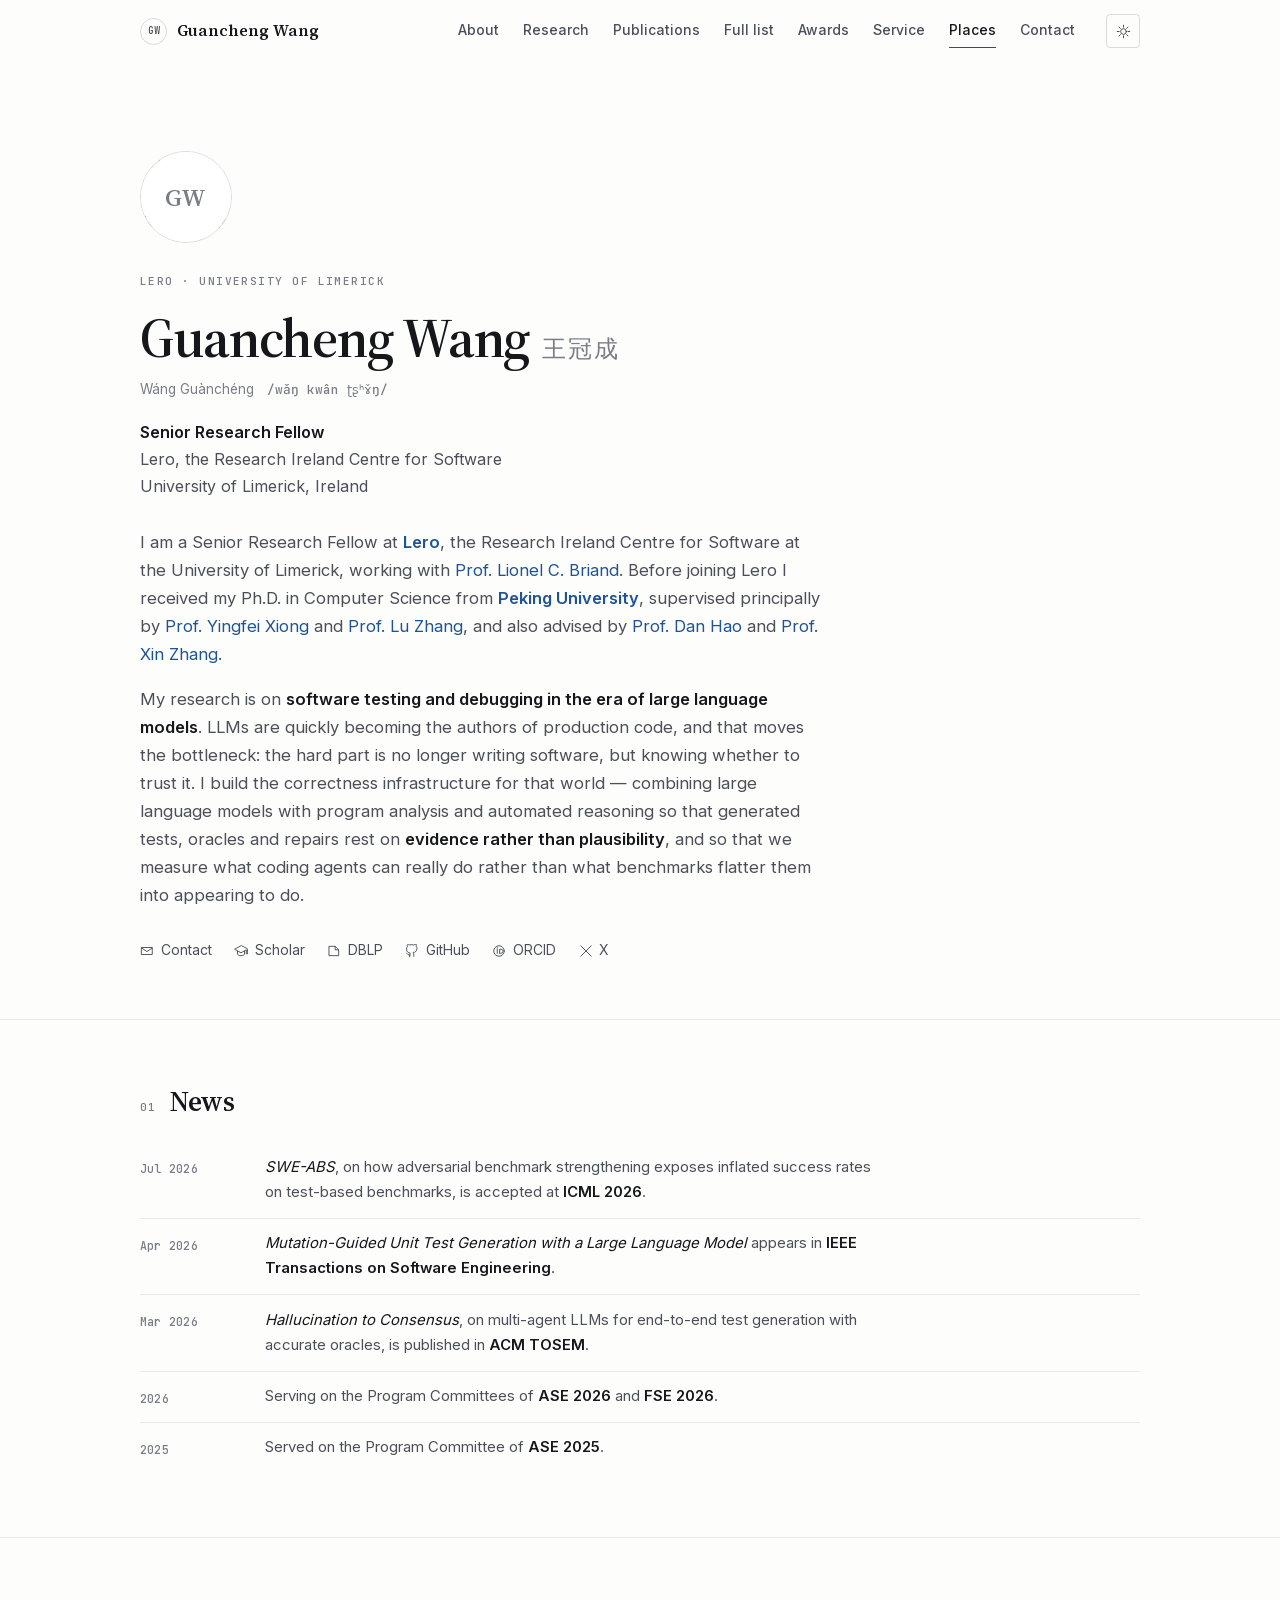
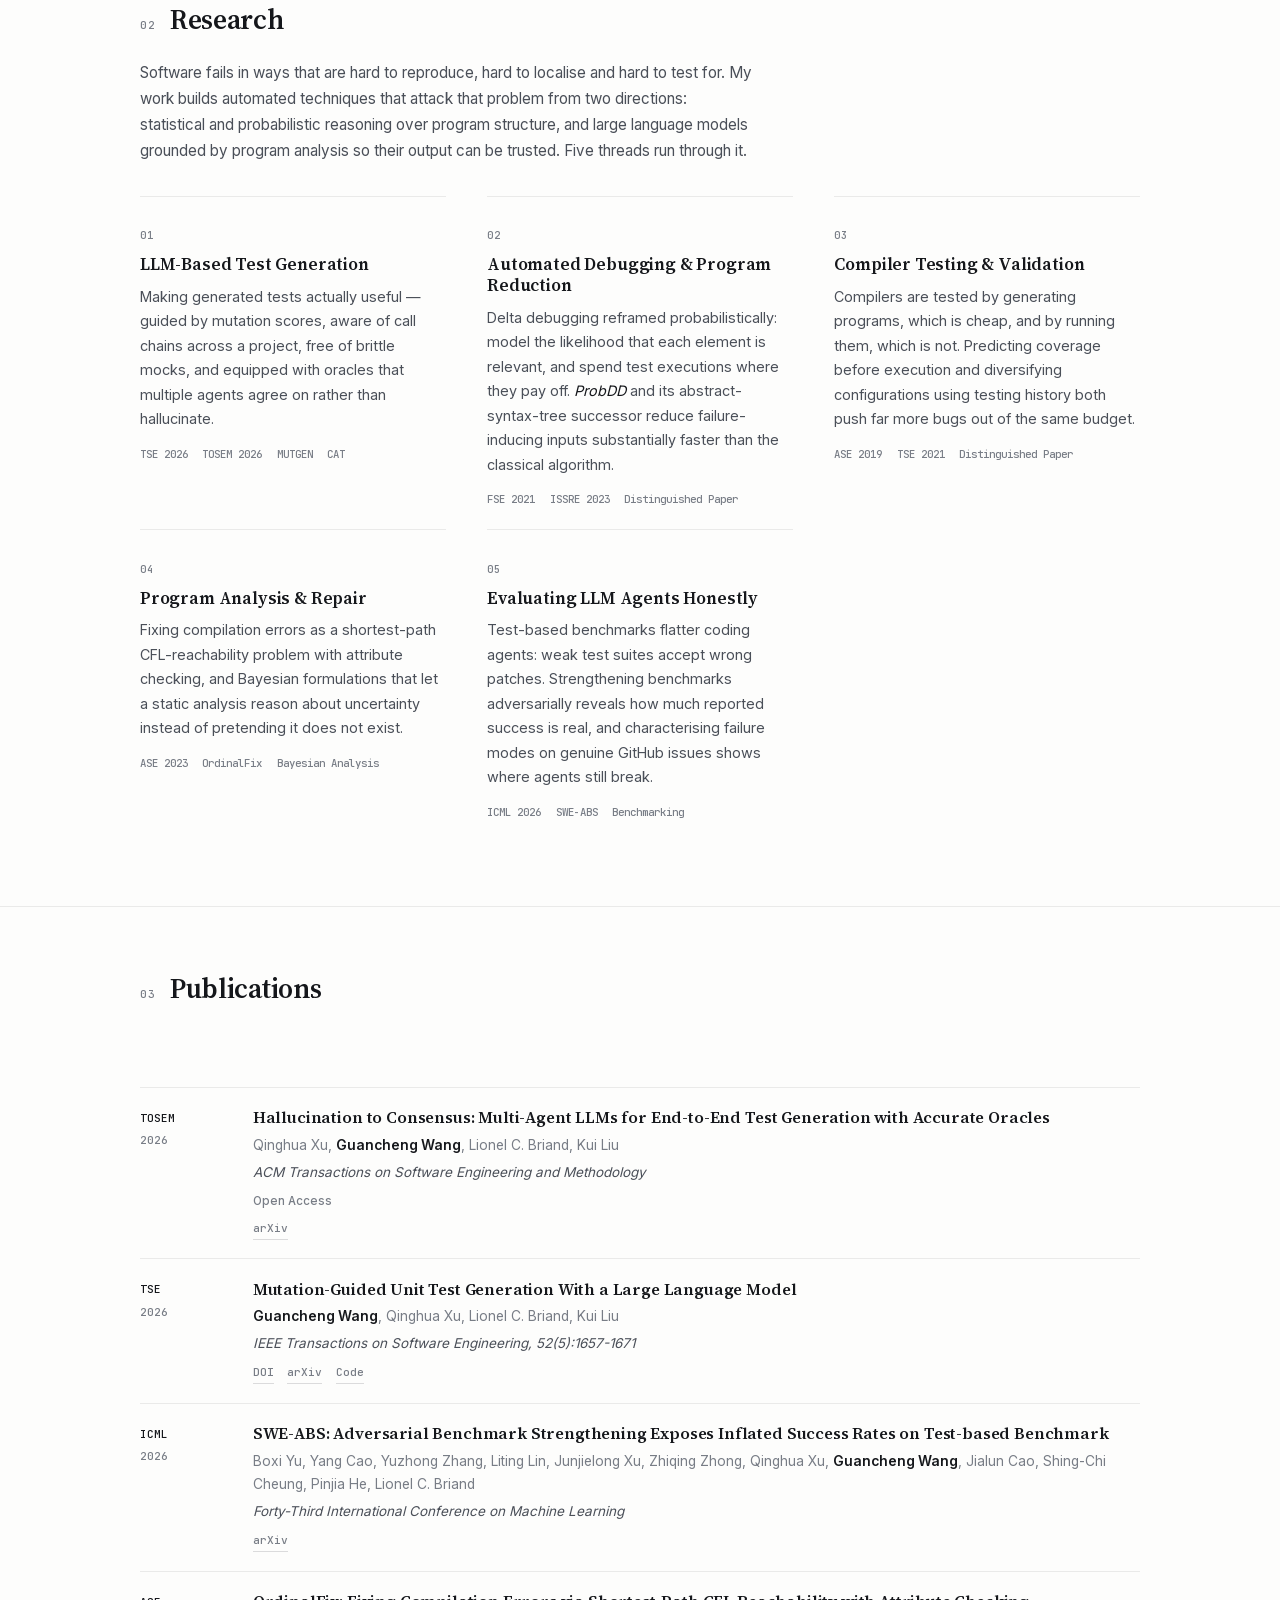
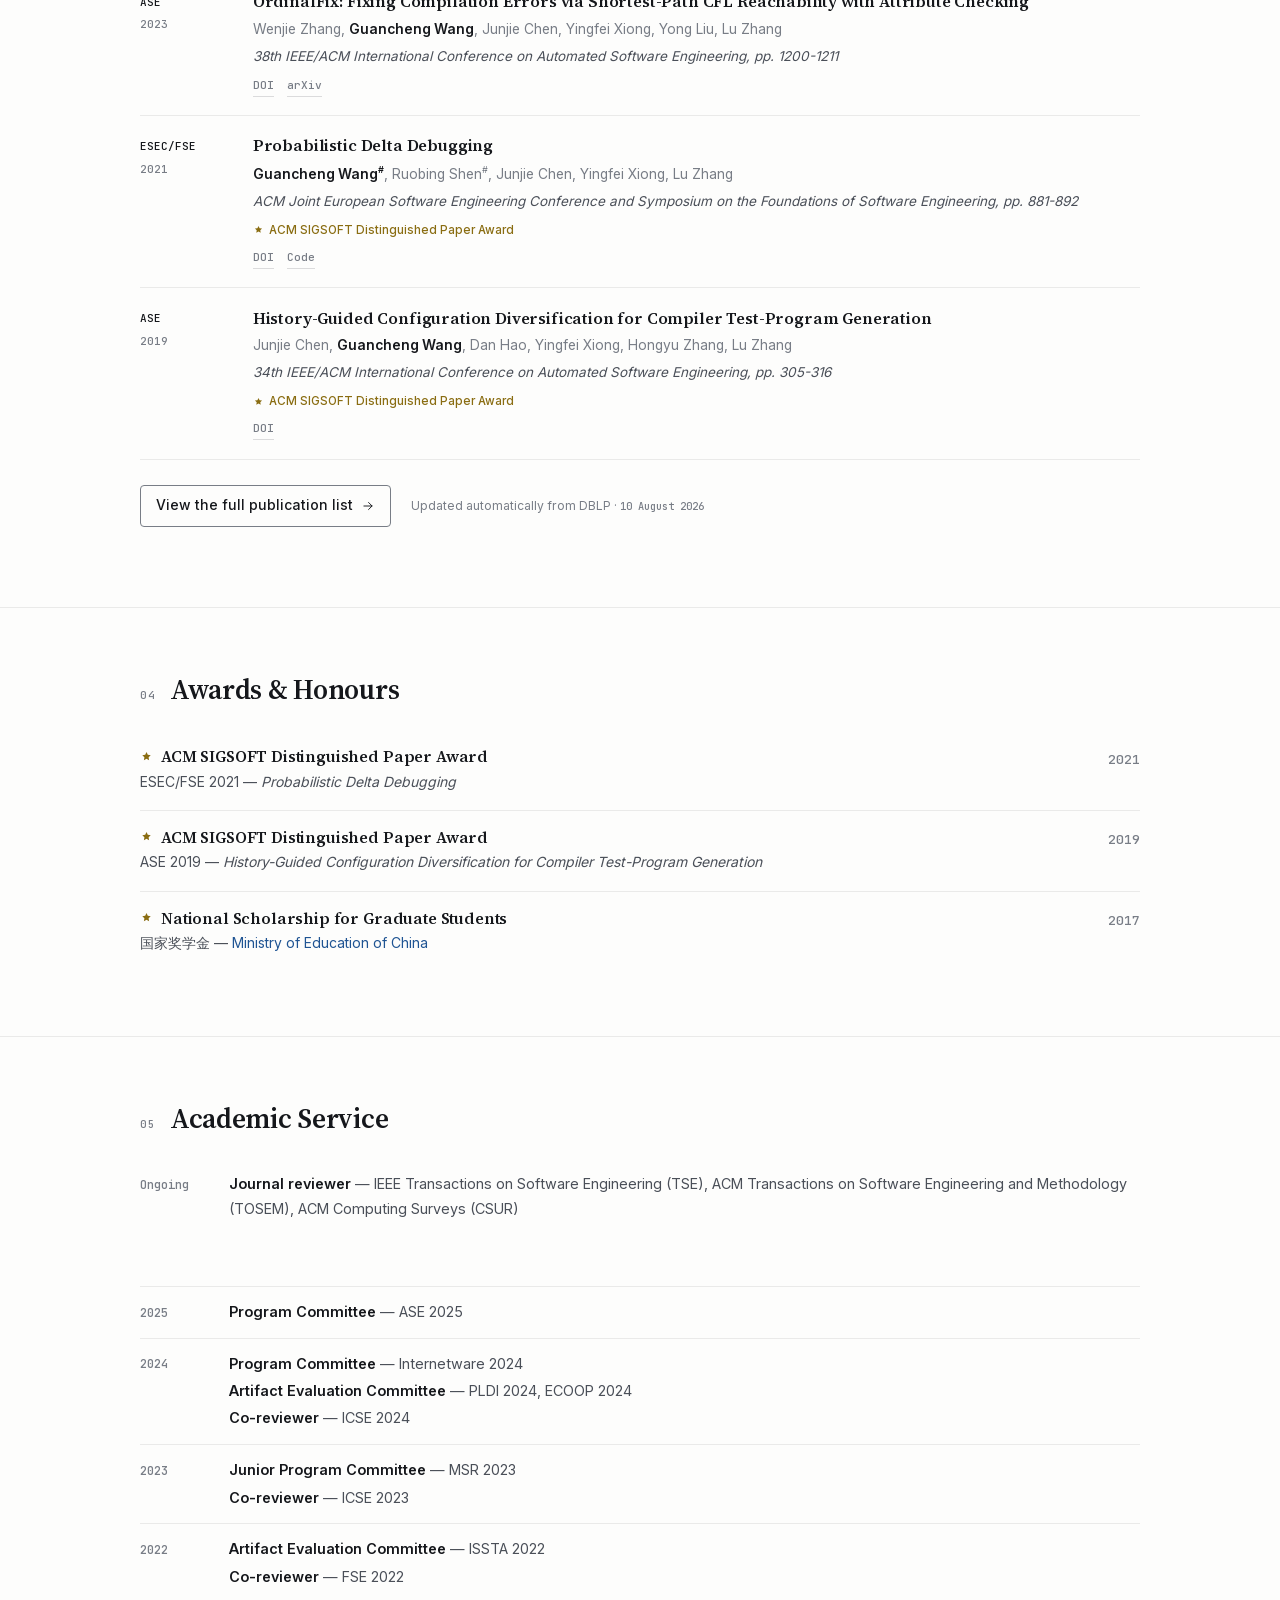
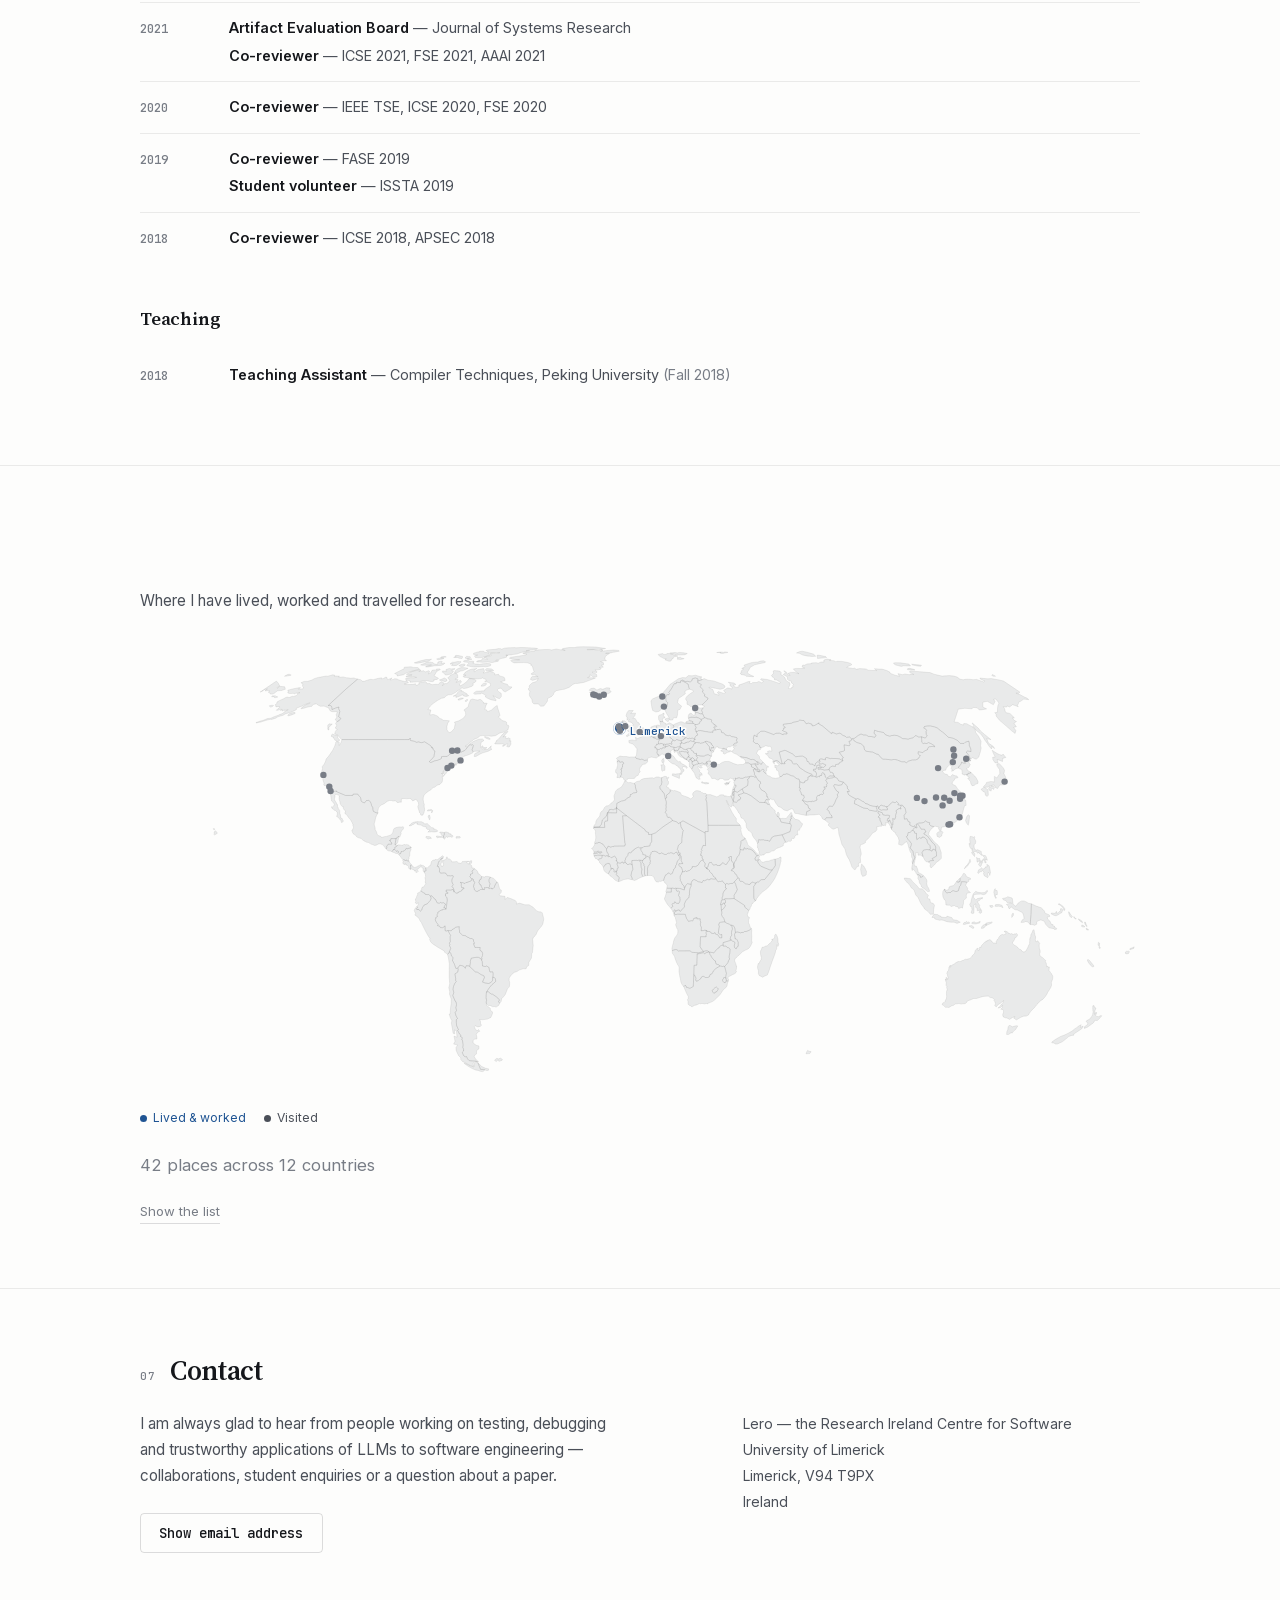
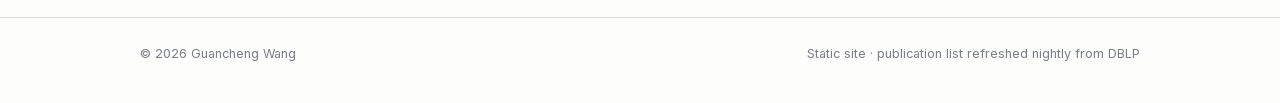
==== commit 6519af2c: "fix: the work pin was never actually styled Renaming the categories to work/visited left the CSS sti" ====
--- a/index.html
+++ b/index.html
@@ -392,7 +392,9 @@
         <path class="map__land" d="M994.2 308.8L993.8 310.4L991.9 311.1L989.9 311.8L989.9 310.6L991.4 310.0L992.3 309.8L994.2 308.8ZM987.9 313.4L988.7 312.9L989.4 313.8L988.6 315.5L986.8 315.9L985.4 315.5L985.4 314.1L986.8 313.0L987.9 313.4ZM594.2 260.5L594.6 260.9L604.6 267.4L604.8 269.2L608.8 272.4L607.4 276.4L607.5 278.2L609.3 279.3L609.3 280.2L608.5 282.1L608.7 283.1L608.5 284.6L609.4 286.6L610.4 289.7L611.4 290.4L609.2 292.3L606.1 293.5L604.4 293.5L603.4 294.4L601.5 294.5L600.8 294.9L597.5 294.0L595.4 294.3L594.8 289.9L593.9 288.5L593.3 287.6L590.6 287.0L589.1 286.0L587.3 285.5L586.2 284.9L585.1 284.1L583.7 280.1L582.1 278.3L581.6 276.5L581.9 274.8L581.4 271.9L582.5 271.7L583.6 270.6L584.7 268.9L585.3 268.2L585.3 267.2L584.7 266.5L584.6 265.2L585.4 264.8L585.6 262.9L584.5 261.1L585.4 260.7L588.5 260.8L594.2 260.5ZM476.7 169.2L476.7 169.4L476.7 170.0L476.6 174.9L467.7 174.7L467.6 182.9L465.1 183.2L464.4 184.8L464.8 189.4L454.2 189.4L453.5 190.4L453.7 189.1L459.9 188.8L460.2 187.7L461.4 186.3L462.4 181.9L466.2 178.4L467.6 174.4L468.4 174.1L469.4 171.7L471.6 171.3L472.6 171.7L473.8 171.7L474.7 171.0L476.4 170.9L476.3 169.2L476.7 169.2ZM201.9 101.6L201.6 101.6L198.8 98.5L198.1 97.2L194.7 95.9L195.4 93.2L197.2 91.4L195.2 90.1L196.7 87.6L195.6 85.4L196.8 83.8L199.3 82.4L200.9 80.5L198.6 78.6L199.4 75.2L199.9 73.1L199.0 71.7L198.7 70.5L198.9 69.0L195.8 69.9L192.0 71.6L191.9 69.6L191.6 68.3L190.2 67.5L188.2 67.5L205.7 51.3L217.6 41.1L220.6 41.7L222.3 43.1L224.1 43.3L227.2 42.2L230.5 41.3L233.2 41.7L237.5 40.5L241.5 39.8L241.6 40.9L243.8 40.3L245.8 39.1L246.8 39.3L247.5 41.7L252.1 39.9L250.2 41.9L253.1 41.5L254.7 40.7L257.0 40.9L258.9 42.0L262.6 43.0L264.9 43.5L267.1 43.3L268.5 44.7L264.3 46.0L267.5 46.6L273.3 46.3L275.5 45.8L276.2 47.5L279.6 46.1L278.6 44.9L280.8 44.0L283.3 43.9L285.2 43.6L286.3 44.2L287.0 45.7L289.5 45.5L292.0 46.7L295.6 46.3L298.5 46.4L299.7 44.7L301.9 44.2L304.3 45.1L302.2 47.7L305.2 45.5L306.8 45.6L309.9 42.8L309.1 41.2L307.7 40.1L310.5 37.2L314.6 35.3L316.8 35.8L317.7 36.9L317.8 39.8L314.9 41.1L318.2 41.7L316.1 44.5L320.4 42.3L321.5 44.1L319.4 46.1L320.1 48.0L323.6 46.0L326.8 43.6L329.1 40.6L331.8 40.8L334.4 41.2L336.2 42.6L335.4 44.0L332.9 45.4L333.3 46.9L332.2 48.2L326.8 50.1L323.6 50.6L322.1 49.7L320.4 51.1L316.8 53.4L315.3 54.6L311.6 56.6L308.4 56.8L305.9 58.0L304.4 59.8L301.7 60.2L297.4 62.5L292.8 65.8L290.3 68.0L287.9 71.5L290.9 72.0L290.2 74.7L289.8 77.0L293.4 76.4L296.8 77.7L298.4 78.8L299.2 80.2L301.6 81.0L303.3 82.3L307.1 82.5L309.4 82.8L307.7 85.4L306.9 88.5L307.0 91.9L309.1 94.8L311.4 93.8L314.2 90.6L315.2 85.8L314.4 84.2L318.8 82.8L322.5 80.7L324.8 78.6L325.7 76.7L325.5 74.1L323.9 71.9L328.2 68.8L328.7 66.2L330.6 61.7L332.5 61.0L335.8 61.8L337.9 62.1L340.1 61.3L341.6 62.3L343.4 64.0L343.4 65.1L347.2 65.3L345.9 67.7L344.8 71.4L346.7 71.9L347.5 73.7L351.5 72.0L355.1 68.7L357.2 67.4L357.7 70.0L359.0 73.8L360.0 77.4L358.3 79.2L360.7 80.9L362.1 82.6L365.5 83.4L366.6 84.3L366.7 86.9L368.4 87.3L368.9 88.5L367.9 91.9L365.8 93.1L363.8 94.1L359.4 95.2L355.5 97.7L351.3 98.2L346.4 97.6L342.8 97.6L340.2 97.8L337.4 100.0L333.8 101.4L328.9 105.5L325.0 108.4L327.3 107.9L332.7 103.8L338.6 101.2L342.4 100.9L344.0 102.4L341.0 104.5L340.7 107.8L340.8 110.2L343.5 111.7L347.7 111.3L351.3 107.8L350.7 110.1L352.0 111.2L348.3 113.2L342.2 115.1L339.4 116.4L335.9 118.6L334.1 118.4L334.8 115.7L339.9 113.1L335.9 113.2L333.0 113.6L332.0 111.9L333.4 107.6L332.7 106.7L330.8 107.2L330.3 106.4L327.6 108.8L326.0 111.2L324.6 112.6L323.4 113.1L322.5 113.3L322.0 114.0L317.4 114.0L313.6 114.0L312.3 114.6L308.9 116.9L308.5 117.1L307.3 118.4L305.0 118.4L302.5 118.4L301.2 118.9L301.4 119.5L301.3 120.5L301.1 120.8L297.2 122.4L294.5 122.9L290.9 124.5L290.3 124.5L289.6 124.0L289.5 123.6L289.7 123.3L290.6 122.2L292.4 120.4L293.9 118.6L294.4 115.8L294.9 113.0L293.0 111.5L293.5 110.9L293.3 110.6L292.6 110.6L292.3 110.1L292.5 109.3L291.9 109.7L291.3 109.6L291.6 109.3L291.1 108.9L291.2 108.1L289.8 107.1L288.2 106.1L286.4 104.9L284.6 103.8L282.0 104.6L281.2 104.7L278.6 103.9L276.4 104.3L274.5 103.3L272.2 102.8L270.6 102.6L270.1 102.1L270.5 100.4L269.7 100.4L269.1 101.6L264.1 101.6L255.8 101.6L247.5 101.6L240.2 101.6L233.0 101.6L225.8 101.6L218.4 101.6L216.0 101.6L208.8 101.6L201.9 101.6ZM318.1 61.3L320.6 60.0L323.5 60.0L323.1 60.6L319.6 62.1L318.1 62.1L318.1 61.3ZM346.4 33.1L345.4 31.7L346.2 30.8L347.2 30.6L351.4 30.9L353.6 32.3L353.2 33.0L351.2 32.9L349.2 32.9L346.8 33.2L346.4 33.1ZM325.5 62.4L326.8 61.5L327.7 61.6L327.9 62.1L326.1 63.7L325.3 63.4L325.2 62.6L325.5 62.4ZM324.9 27.4L323.0 28.4L320.4 28.3L318.8 27.6L321.0 26.5L324.4 25.9L325.1 26.7L324.9 27.4ZM331.3 21.5L330.4 21.5L327.2 21.4L327.5 20.7L331.1 20.7L331.9 21.2L331.3 21.5ZM329.6 18.5L330.7 19.3L329.2 20.2L326.0 20.7L325.2 20.1L325.5 19.2L326.6 18.3L328.7 18.4L329.6 18.5ZM333.8 29.0L331.0 28.6L326.8 27.8L327.6 26.5L328.7 25.3L328.0 24.3L324.5 24.0L323.3 23.3L325.1 22.3L328.7 22.4L329.8 23.2L333.4 23.2L334.1 24.0L332.7 24.9L334.2 25.4L334.8 26.0L337.2 26.1L339.7 26.3L343.2 25.7L347.1 25.5L350.0 25.7L351.1 26.6L350.6 27.6L348.8 28.3L345.6 28.8L343.4 28.5L337.7 28.9L333.8 29.0ZM302.1 20.0L304.1 20.3L302.5 21.0L298.2 21.7L296.6 21.0L299.1 20.2L302.1 20.0ZM304.7 18.4L306.3 18.9L303.5 19.4L300.6 19.4L301.1 19.0L303.9 18.3L304.7 18.4ZM367.3 94.4L365.4 96.4L362.9 99.1L364.8 98.0L366.2 98.7L365.1 99.8L367.0 100.6L368.3 99.8L370.4 100.8L369.1 103.1L370.9 102.6L370.8 104.2L371.0 106.1L369.3 108.9L368.1 109.0L366.7 108.4L367.9 105.9L367.3 105.5L363.7 108.2L362.3 108.1L364.4 106.6L362.3 105.8L359.6 106.0L354.9 105.9L354.8 105.0L356.6 103.9L355.8 103.1L358.4 101.2L362.5 96.3L364.5 94.5L367.0 93.5L368.0 93.6L367.3 94.4ZM323.2 53.7L324.9 54.7L326.8 55.6L326.1 56.9L327.8 56.7L328.8 57.7L326.3 58.6L323.4 57.9L323.0 56.6L319.9 58.1L315.9 59.6L316.3 57.9L313.2 58.2L316.0 56.8L317.7 54.5L320.2 52.0L321.6 52.2L321.1 53.4L322.5 53.0L323.2 53.7ZM347.4 34.2L350.1 33.2L353.4 34.5L355.1 35.7L354.6 36.9L358.6 36.3L359.5 37.9L363.6 38.9L364.6 40.0L365.1 42.5L360.6 43.8L364.4 45.6L367.3 46.2L368.9 48.7L372.1 48.9L370.5 50.8L365.1 54.0L363.2 52.8L361.3 50.2L358.4 50.5L357.3 52.1L358.6 53.7L360.8 55.0L361.3 55.8L361.3 58.6L359.5 60.7L357.2 59.9L353.0 57.6L354.8 60.1L356.1 61.8L356.0 62.8L350.7 61.7L346.9 60.0L345.1 58.6L346.2 57.8L343.9 56.3L341.6 54.9L341.1 55.8L334.7 56.2L333.5 55.2L336.2 53.2L340.1 53.1L344.7 52.8L344.6 51.8L346.2 50.4L350.5 47.7L350.6 46.5L350.4 45.6L348.1 44.3L344.6 43.3L346.4 42.6L345.3 40.9L343.7 40.8L342.7 39.9L341.1 40.6L337.2 41.0L330.4 40.4L326.8 39.6L323.9 39.2L323.0 38.3L326.1 37.2L323.3 37.1L325.0 34.5L328.5 32.2L331.4 31.2L336.9 30.5L334.1 32.2L334.3 33.8L337.8 31.7L343.5 30.6L344.6 33.3L343.0 35.0L347.4 34.2ZM321.2 29.6L325.1 29.7L328.1 30.3L323.2 32.6L320.5 33.1L316.6 35.1L314.5 35.0L315.4 32.7L316.7 31.4L318.7 30.3L321.2 29.6ZM274.2 24.8L279.9 23.0L285.9 21.5L288.6 21.5L291.6 21.2L288.7 23.0L286.2 23.8L284.3 23.9L279.4 24.9L275.9 25.3L274.2 24.8ZM189.9 86.1L192.3 85.9L188.9 89.4L189.0 91.8L188.0 91.8L187.7 90.4L188.0 89.0L187.5 88.0L188.2 86.7L189.1 85.7L189.9 86.1ZM315.8 17.3L318.8 17.6L322.5 18.4L322.5 19.6L322.0 20.5L319.4 20.3L317.4 19.5L313.6 19.4L316.2 18.7L314.8 18.2L315.8 17.3ZM199.3 103.1L197.8 103.5L194.7 102.1L194.7 101.0L193.2 99.9L193.4 99.0L191.3 98.5L191.6 96.8L192.4 96.1L194.4 96.8L195.5 97.2L197.5 97.6L197.5 98.6L197.8 100.1L199.4 101.4L199.3 103.1ZM271.0 28.8L273.1 29.4L277.8 29.5L278.7 30.2L279.6 31.3L276.4 32.0L269.6 33.8L265.1 35.6L263.8 36.7L257.1 38.0L257.4 36.8L254.6 35.5L256.7 34.4L260.4 32.5L264.1 30.8L264.2 29.2L271.0 28.8ZM301.0 25.4L303.2 25.0L305.0 25.1L303.8 26.3L301.2 27.4L294.4 27.8L288.5 28.9L285.6 29.0L286.3 28.1L291.5 27.0L282.6 27.3L280.6 26.9L286.5 24.6L289.1 23.9L293.2 24.7L294.5 26.1L297.5 26.3L297.9 24.0L300.8 23.2L302.3 23.4L301.4 24.6L301.0 25.4ZM295.6 32.4L296.7 33.4L295.3 35.9L294.1 37.7L296.1 39.0L298.5 40.2L297.3 41.4L293.8 41.7L294.2 42.7L292.6 43.7L289.3 43.3L286.5 42.5L284.0 42.7L279.4 43.6L273.9 44.1L270.0 44.3L270.2 43.0L268.1 42.3L266.0 42.6L265.7 40.4L267.3 40.1L270.9 39.7L273.6 39.8L276.6 39.4L273.5 38.8L269.0 39.0L266.3 38.9L266.3 38.0L272.1 36.9L269.0 37.0L266.4 36.3L270.2 34.3L272.8 33.3L279.7 31.7L281.1 32.2L278.8 33.5L283.9 32.7L285.2 34.0L288.8 32.7L289.7 33.5L288.5 36.0L290.7 35.0L292.1 32.3L294.2 31.9L295.6 32.4ZM306.4 33.3L305.9 31.6L309.4 30.4L311.1 30.9L314.9 30.6L314.6 31.3L311.7 32.6L313.5 33.7L311.0 36.0L306.8 37.0L305.1 36.8L304.7 35.8L301.9 33.8L302.8 33.0L306.4 33.3ZM296.9 31.0L299.6 30.9L300.4 31.5L297.0 33.2L295.9 31.4L296.9 31.0ZM320.7 23.3L320.8 24.4L319.4 25.6L316.4 27.4L313.1 27.7L311.5 27.3L313.2 25.9L310.0 26.1L312.2 24.2L314.0 24.3L317.8 23.5L320.2 23.7L320.7 23.3ZM335.9 14.5L337.8 13.9L339.8 13.8L339.6 13.3L343.7 13.2L344.5 14.2L346.9 14.6L349.2 15.0L349.0 16.4L350.3 17.2L347.1 17.9L341.9 19.6L338.6 19.8L335.3 19.5L334.5 18.6L335.5 17.7L337.6 17.1L334.4 17.1L333.4 16.3L333.5 15.3L335.9 14.5ZM346.7 12.0L349.6 11.7L351.7 11.6L355.3 11.3L358.6 10.6L360.6 10.7L361.7 11.2L364.2 10.2L366.7 9.9L369.9 9.7L375.0 9.6L375.7 9.8L380.7 9.5L384.2 9.6L387.6 9.7L391.8 9.9L395.1 10.1L397.7 10.6L397.2 11.1L392.4 12.0L387.9 12.3L386.0 12.8L389.7 12.8L384.6 13.9L381.3 14.4L376.7 16.1L372.8 16.5L371.3 16.9L365.8 17.2L367.9 17.5L366.3 17.9L366.7 19.1L364.2 19.9L360.9 20.6L359.1 21.5L355.9 22.2L355.7 22.7L358.8 22.6L358.3 23.2L352.1 24.6L348.0 24.0L342.2 24.3L339.8 24.0L336.5 23.9L337.5 22.8L341.4 22.3L342.3 20.6L343.6 20.4L347.3 21.4L346.5 19.9L344.1 19.4L346.5 18.5L350.2 18.0L351.5 17.1L350.0 16.2L350.6 15.1L355.2 15.2L356.3 15.4L359.8 14.7L356.2 14.5L350.1 14.6L347.9 14.0L347.4 13.2L346.2 12.7L346.7 12.0ZM345.5 47.3L343.6 48.1L341.2 48.2L341.6 46.9L343.4 45.4L345.5 45.0L346.7 45.7L345.9 46.9L345.5 47.3ZM306.7 41.7L307.1 42.7L305.1 43.7L303.0 42.9L301.2 43.2L299.4 41.9L301.9 41.1L304.3 39.9L305.8 40.7L306.6 41.2L306.7 41.7ZM344.3 98.9L345.2 98.6L348.2 99.4L350.2 100.7L350.1 101.3L348.9 101.3L346.1 100.3L344.3 98.9ZM342.7 107.7L343.1 109.2L344.7 109.6L347.0 109.6L345.4 110.8L344.4 111.0L341.7 109.7L341.4 108.7L342.7 107.7ZM201.9 101.6L208.8 101.6L216.0 101.6L218.4 101.6L225.8 101.6L233.0 101.6L240.2 101.6L247.5 101.6L255.8 101.6L264.1 101.6L269.1 101.6L269.7 100.4L270.5 100.4L270.1 102.1L270.6 102.6L272.2 102.8L274.5 103.3L276.4 104.3L278.6 103.9L281.2 104.7L282.0 104.6L284.6 103.8L286.4 104.9L288.2 106.1L289.8 107.1L291.2 108.1L291.1 108.9L291.6 109.3L291.3 109.6L291.9 109.7L292.5 109.3L292.3 110.1L292.6 110.6L293.3 110.6L293.5 110.9L293.0 111.5L294.9 113.0L294.4 115.8L293.9 118.6L292.4 120.4L290.6 122.2L289.7 123.3L289.5 123.6L289.6 124.0L290.3 124.5L290.9 124.5L294.5 122.9L297.2 122.4L301.1 120.8L301.3 120.5L301.4 119.5L301.2 118.9L302.5 118.4L305.0 118.4L307.3 118.4L308.5 117.1L308.9 116.9L312.3 114.6L313.6 114.0L317.4 114.0L322.0 114.0L322.5 113.3L323.4 113.1L324.6 112.6L326.0 111.2L327.6 108.8L330.3 106.4L330.8 107.2L332.7 106.7L333.4 107.6L332.0 111.9L333.0 113.6L333.1 114.6L330.0 116.2L327.1 117.3L324.1 118.2L322.2 120.1L321.6 120.8L321.0 122.5L321.3 124.1L322.4 124.2L322.5 123.1L323.0 123.8L322.5 124.7L320.6 125.2L319.4 125.1L317.4 125.7L316.2 125.8L314.7 126.0L312.3 126.9L316.2 126.3L316.8 126.9L312.9 127.8L311.3 127.8L311.5 127.5L310.4 128.3L311.1 128.5L309.9 130.8L307.3 133.2L307.3 132.4L306.8 132.2L306.2 131.4L306.3 133.1L306.7 133.7L306.5 134.9L305.3 136.1L303.1 138.7L302.9 138.6L304.3 136.4L303.3 135.2L303.8 132.5L302.9 133.9L302.9 135.9L301.3 135.4L302.8 136.5L302.1 139.5L302.7 139.7L302.7 140.8L302.2 144.0L299.9 146.4L297.0 147.3L294.8 149.2L293.4 149.4L291.8 150.6L291.2 151.6L287.8 153.7L285.9 155.2L284.2 157.1L283.3 159.4L283.2 161.6L283.6 164.3L284.3 166.6L284.1 168.0L284.7 171.7L284.2 173.8L283.9 175.1L282.9 177.0L282.0 177.4L280.7 177.0L280.6 175.6L279.7 174.9L278.8 172.2L278.0 169.7L277.8 168.5L278.7 166.3L278.3 164.6L276.7 161.9L275.8 161.4L272.8 162.9L272.4 162.7L271.4 161.2L269.9 160.4L266.8 160.8L264.5 160.5L262.5 160.7L261.2 161.2L261.5 162.0L261.2 163.3L261.6 164.0L261.0 164.4L260.1 163.9L259.0 164.5L257.1 164.4L255.4 162.7L253.0 163.1L251.3 162.4L249.5 162.6L247.1 163.4L244.2 165.7L241.2 167.1L239.4 168.6L238.5 170.1L238.0 172.3L237.8 173.8L238.1 174.9L237.0 175.0L235.2 174.3L233.4 173.3L232.9 171.8L232.8 169.6L231.7 167.7L231.2 165.9L230.3 163.7L228.7 162.4L226.5 162.5L224.3 165.0L222.3 164.0L221.1 163.1L220.9 161.3L220.6 159.7L219.4 158.2L218.4 157.2L217.8 156.1L213.2 156.1L212.8 157.4L210.6 157.4L205.4 157.4L200.1 155.2L196.6 153.6L197.1 153.0L193.6 153.4L190.5 153.6L190.6 152.0L189.6 150.1L188.5 149.8L188.5 148.8L187.1 148.7L186.5 147.8L184.2 147.5L183.7 147.0L184.0 145.2L182.9 142.0L182.8 137.6L183.2 136.9L182.5 135.8L181.7 133.2L182.6 130.6L182.1 128.8L184.1 126.2L185.5 123.5L186.1 121.1L188.7 118.1L190.6 115.3L192.6 112.4L194.7 108.2L195.6 105.6L195.8 104.1L196.5 103.5L199.4 104.6L198.9 107.5L200.0 106.7L201.2 104.1L201.9 101.6ZM76.1 193.4L76.5 193.7L76.8 194.1L77.3 195.2L77.2 195.4L76.0 196.1L75.0 196.6L74.5 197.1L73.9 196.6L74.2 195.8L74.0 194.6L74.2 194.2L74.8 193.7L74.7 193.1L75.0 192.8L75.2 192.8L76.1 193.4ZM75.0 191.2L74.7 191.6L73.7 191.8L73.4 191.1L73.2 190.9L73.2 190.7L73.5 190.4L74.4 190.7L75.0 191.2ZM132.1 67.2L133.5 67.5L132.4 68.6L130.5 69.1L129.7 68.5L129.3 67.7L132.1 67.2ZM153.8 74.4L155.1 74.6L155.1 75.5L151.7 76.9L148.2 78.0L147.8 77.3L148.9 75.9L152.1 74.8L153.8 74.4ZM217.6 41.1L205.7 51.3L188.2 67.5L190.2 67.5L191.6 68.3L191.9 69.6L192.0 71.6L195.8 69.9L198.9 69.0L198.7 70.5L199.0 71.7L199.9 73.1L199.4 75.2L198.6 78.6L200.9 80.5L199.3 82.4L196.8 83.8L196.4 82.7L195.2 81.7L196.9 79.1L196.1 76.7L197.5 73.9L195.5 73.7L192.0 73.7L190.1 72.8L188.4 69.7L186.8 69.2L184.0 68.1L180.6 68.3L177.7 67.0L176.5 65.8L173.3 66.4L171.6 68.4L170.2 68.6L167.0 69.2L164.0 70.2L160.9 70.8L162.3 69.1L166.5 66.3L169.8 65.4L170.1 64.7L165.4 66.3L161.7 68.2L156.3 70.3L156.4 71.7L152.1 73.8L148.3 75.1L145.1 76.0L143.1 77.3L137.9 78.8L135.7 80.2L131.6 81.5L130.3 81.3L127.2 82.1L123.8 83.1L120.8 84.1L116.0 85.0L116.1 84.5L120.1 83.1L123.4 82.2L127.6 80.5L130.9 80.2L133.3 79.0L138.4 77.2L139.6 76.6L142.4 75.6L145.2 73.3L148.2 71.6L144.6 72.5L144.5 71.9L142.1 73.0L142.3 71.5L140.5 72.6L141.3 71.1L137.7 72.3L136.3 72.3L138.1 70.5L139.7 69.4L139.4 68.4L135.9 68.9L135.7 67.6L135.0 66.9L137.0 65.3L136.9 64.0L139.8 62.4L143.5 60.8L146.1 59.3L148.1 59.1L149.0 59.6L152.5 58.2L153.7 58.4L156.4 57.5L157.6 56.2L157.1 55.7L160.0 54.6L158.6 54.6L155.6 55.3L154.2 55.9L153.3 55.3L149.9 55.6L147.7 54.9L148.2 53.8L147.8 52.2L152.3 51.0L158.8 49.7L160.5 49.7L158.4 51.0L162.9 50.9L163.5 49.2L162.4 48.2L162.8 46.8L162.5 45.7L160.9 44.8L164.0 43.4L167.7 43.3L172.0 42.0L174.2 40.7L178.2 39.4L180.6 39.1L186.1 38.0L187.7 38.2L192.8 36.8L195.0 37.3L194.6 38.5L196.3 38.0L199.4 38.2L198.4 38.8L200.7 39.2L203.1 38.9L206.1 39.7L209.6 40.0L210.7 40.3L213.9 39.9L215.9 40.7L217.6 41.1ZM133.1 57.5L133.7 58.0L135.4 57.7L136.2 58.5L137.8 58.9L137.2 59.2L134.8 59.8L134.0 59.2L133.8 58.7L131.7 58.8L131.6 58.6L133.1 57.5ZM711.7 100.9L710.8 103.0L708.9 103.3L710.1 106.4L709.3 107.8L704.0 106.8L704.6 112.4L703.6 113.1L699.2 114.3L703.4 119.8L702.0 120.6L702.8 122.4L701.1 121.9L699.4 120.8L695.6 120.5L691.4 120.4L690.6 120.7L686.5 119.4L685.3 120.1L685.5 121.9L681.0 120.8L679.5 121.3L679.4 122.7L678.1 123.3L675.5 125.5L675.1 127.7L674.1 127.7L673.0 126.2L669.7 126.1L668.4 123.6L667.2 123.5L666.4 120.4L662.7 118.1L658.5 118.3L655.7 118.8L652.5 115.9L650.1 114.7L645.6 112.5L645.1 112.2L639.2 114.1L642.2 125.7L641.0 125.9L638.6 123.4L636.7 122.5L634.0 123.2L633.1 124.2L632.8 123.4L633.1 122.1L632.3 121.0L629.2 119.9L627.4 117.1L625.8 116.3L625.5 115.3L628.0 115.6L627.6 113.3L629.5 112.8L631.8 113.2L631.5 110.2L630.5 108.3L628.1 108.4L625.8 107.7L623.3 109.0L621.2 109.7L619.8 109.2L619.6 107.6L617.6 105.5L615.8 105.6L613.2 103.5L614.0 101.1L613.2 100.5L614.2 97.1L617.2 98.9L616.9 96.6L620.8 93.3L624.5 93.2L630.4 95.3L633.7 96.6L635.8 95.3L639.6 95.2L643.2 96.8L643.6 95.9L647.0 96.0L647.0 94.6L642.4 92.5L644.2 91.0L643.4 90.2L645.4 89.4L642.9 87.3L643.6 86.2L651.9 85.2L652.8 84.4L658.2 83.3L659.7 82.1L664.1 82.7L666.2 85.8L668.3 85.1L671.8 86.1L672.3 87.8L674.5 87.6L679.1 84.8L678.6 85.7L682.7 88.1L691.7 95.8L692.2 94.2L696.3 96.0L699.4 95.2L701.0 95.8L703.0 97.5L705.0 98.1L706.6 99.4L709.6 99.0L711.7 100.9ZM642.2 125.7L639.2 114.1L645.1 112.2L645.6 112.5L650.1 114.7L652.5 115.9L655.7 118.8L658.5 118.3L662.7 118.1L666.4 120.4L667.2 123.5L668.4 123.6L669.7 126.1L673.0 126.2L674.1 127.7L675.1 127.7L675.5 125.5L678.1 123.3L679.4 122.7L680.2 123.0L678.8 125.0L681.0 126.2L682.6 125.4L686.1 127.1L683.6 129.4L681.6 129.1L680.5 129.1L679.9 128.3L679.9 126.8L676.8 127.5L676.6 129.6L675.8 131.3L673.6 131.2L673.3 132.6L675.4 133.3L676.6 135.7L675.9 138.9L673.8 138.2L672.3 138.2L671.9 136.3L668.2 134.9L665.1 133.4L663.1 131.9L659.6 129.7L657.5 126.4L656.5 125.8L653.8 126.0L652.6 125.3L651.7 122.8L647.8 121.1L646.2 123.0L644.3 124.1L645.1 125.7L642.2 125.7ZM891.4 265.8L896.1 268.0L901.2 269.8L903.0 271.5L904.5 273.1L904.8 275.0L909.3 276.9L909.8 278.6L907.2 279.0L907.7 281.1L910.0 283.2L911.5 286.6L913.1 286.5L912.9 287.9L914.9 288.4L914.1 289.0L916.8 290.4L916.4 291.3L914.5 291.5L914.0 290.7L911.6 290.3L908.9 289.8L907.0 287.8L905.5 286.1L904.3 283.3L900.8 281.9L898.4 282.8L896.6 283.8L896.8 286.2L894.5 287.3L893.0 286.7L890.2 286.6L891.0 276.2L891.4 265.8ZM923.6 269.2L924.6 270.2L924.9 271.9L924.0 272.7L923.5 270.8L922.9 269.6L921.7 268.6L920.2 267.2L918.2 266.3L919.0 265.5L920.5 266.4L921.4 267.1L922.5 267.8L923.6 269.2ZM919.5 276.1L917.9 276.9L916.4 277.7L914.9 277.7L912.7 276.7L911.2 275.9L911.5 274.9L914.0 275.3L915.5 275.1L916.1 273.5L916.5 273.5L916.6 275.2L918.2 274.9L919.1 273.8L920.7 272.7L920.4 270.8L922.1 270.7L922.7 271.3L922.5 273.0L921.5 275.0L920.0 275.3L919.5 276.1ZM929.2 274.6L930.0 275.3L931.1 277.3L932.4 278.4L931.9 279.3L931.1 279.6L930.0 278.4L929.0 276.3L928.6 273.9L929.0 273.6L929.2 274.6ZM891.4 265.8L891.0 276.2L890.2 286.6L887.9 284.0L885.2 283.4L884.4 284.3L880.9 284.4L882.3 281.8L884.1 280.9L883.6 277.4L882.5 274.7L877.3 272.0L875.0 271.8L870.9 268.8L870.0 270.4L869.0 270.6L868.4 269.5L868.4 268.1L866.3 266.5L869.4 265.4L871.4 265.4L871.1 264.6L867.1 264.6L866.0 262.7L863.6 262.1L862.5 260.5L866.2 259.7L867.7 258.7L872.1 260.0L872.5 261.2L873.1 266.3L875.9 268.3L878.3 264.9L881.6 262.9L884.1 262.9L886.4 264.0L888.4 265.2L891.4 265.8ZM845.8 285.9L846.0 286.5L846.0 287.5L844.0 289.9L841.6 290.6L841.3 290.2L841.6 289.1L843.0 287.2L845.8 285.9ZM871.8 279.5L871.7 277.1L872.3 276.0L873.0 274.9L873.5 275.8L873.4 277.3L871.8 279.5ZM827.1 244.3L825.6 247.2L827.7 250.2L827.3 251.7L830.5 254.6L827.2 255.0L826.3 257.2L826.4 260.1L823.6 262.3L823.5 265.4L822.3 270.3L821.9 269.2L818.7 270.6L817.7 268.7L815.7 268.5L814.3 267.5L811.0 268.6L810.0 267.1L808.2 267.2L805.9 266.9L805.6 262.6L804.3 261.7L803.0 259.0L802.6 256.2L802.9 253.2L804.4 251.1L805.0 253.2L806.9 255.0L808.7 254.4L810.5 254.6L812.0 253.0L813.4 252.7L816.0 253.6L818.3 252.9L819.6 248.5L820.6 247.4L821.5 243.7L824.7 243.8L827.1 244.3ZM859.1 266.4L862.1 267.4L863.0 269.8L860.7 268.5L858.4 268.2L856.9 268.4L854.9 268.3L855.6 266.6L859.1 266.4ZM852.1 269.6L850.2 269.0L849.7 267.6L852.5 267.5L853.1 268.5L852.1 269.6ZM855.2 250.6L855.4 252.3L857.1 252.6L857.4 253.9L857.3 256.7L855.9 256.4L855.4 258.3L856.5 260.0L855.7 260.4L854.7 258.4L853.8 254.3L854.3 251.7L855.2 250.6ZM841.4 254.7L844.6 254.6L847.2 252.3L847.8 253.0L845.6 256.1L843.5 256.7L840.9 256.1L836.2 256.3L833.8 256.7L833.4 259.2L835.8 262.0L837.3 260.6L842.6 259.5L842.3 260.9L841.1 260.5L839.8 262.3L837.3 263.6L839.8 267.7L839.3 268.8L841.7 272.5L841.6 274.6L840.0 275.5L839.0 274.4L840.5 271.8L837.7 273.0L837.0 272.1L837.4 270.9L835.5 269.0L835.8 265.9L833.9 266.9L834.0 270.6L833.9 275.2L832.2 275.6L831.0 274.7L832.0 271.7L831.6 268.7L830.5 268.6L829.7 266.4L830.9 264.4L831.3 261.8L832.8 257.0L833.4 255.7L835.7 253.3L837.9 254.3L841.4 254.7ZM832.5 290.3L829.0 288.0L831.7 287.4L833.0 288.4L834.0 289.3L833.7 290.2L832.5 290.3ZM835.8 284.8L837.7 284.5L840.2 283.3L839.7 285.1L835.5 286.0L831.8 285.6L831.9 284.5L834.2 283.8L835.8 284.8ZM827.3 284.2L829.1 283.9L829.7 285.3L826.4 285.9L824.5 286.4L823.0 286.3L824.1 284.5L825.6 284.5L826.4 283.3L827.3 284.2ZM800.7 278.0L801.0 279.1L806.3 279.5L806.9 278.1L812.0 279.7L812.9 281.7L817.0 282.3L820.3 284.2L817.0 285.4L814.1 284.2L811.6 284.2L808.7 284.0L806.1 283.4L803.0 282.2L801.0 281.9L799.8 282.3L794.8 281.0L794.4 279.6L791.9 279.4L794.0 276.3L797.4 276.5L799.5 277.8L800.7 278.0ZM789.8 261.0L790.2 263.2L791.2 265.0L793.2 265.3L794.5 267.3L793.7 271.2L793.4 276.2L790.3 276.3L788.1 273.6L784.6 271.0L783.5 269.0L781.4 266.4L780.1 264.0L778.1 259.6L775.7 256.9L774.8 254.2L773.8 251.7L771.2 249.7L769.7 246.9L767.6 245.1L764.6 241.6L764.3 240.0L766.0 240.1L770.4 240.7L772.9 243.9L775.1 246.0L776.7 247.4L779.4 250.8L782.2 250.8L784.6 253.0L786.3 255.7L788.4 257.2L787.3 259.8L788.8 260.9L789.8 261.0ZM337.8 424.6L339.3 426.0L341.4 428.3L345.2 430.1L348.8 430.9L348.3 432.4L346.2 432.5L344.6 431.5L343.1 431.4L340.6 431.4L337.8 424.6ZM346.5 354.0L346.2 356.5L346.1 359.8L346.7 363.0L346.2 363.7L346.4 365.8L346.5 367.4L350.3 370.2L350.4 372.4L352.4 373.8L352.6 375.3L350.9 379.4L347.5 381.1L342.5 381.8L339.6 381.4L340.5 383.3L340.6 385.7L341.5 387.3L340.3 388.4L337.8 388.9L335.0 387.7L334.3 388.5L335.5 391.7L337.5 392.6L338.6 391.6L339.8 393.3L337.8 394.2L336.3 396.2L336.9 399.4L336.8 401.1L334.5 401.1L333.1 402.7L333.1 405.0L336.3 407.3L338.9 407.9L339.0 410.7L336.7 412.5L336.4 416.1L334.6 417.3L334.2 418.8L336.3 421.9L338.6 423.7L337.6 423.6L335.2 423.1L329.3 422.7L327.5 420.9L326.6 418.6L325.1 418.8L323.7 417.7L322.2 414.4L323.6 413.0L323.6 411.1L322.8 409.5L323.1 406.8L322.5 402.7L321.6 400.9L322.5 400.3L321.8 399.1L320.5 398.5L320.9 397.1L319.4 395.9L317.6 392.3L318.4 391.6L316.7 387.8L316.3 384.6L316.3 381.7L317.5 380.6L315.9 377.5L315.1 374.5L316.6 372.5L315.8 369.8L316.6 366.7L316.0 363.7L315.2 363.2L312.8 357.6L313.8 354.4L313.0 351.3L313.5 348.4L314.8 345.4L316.3 343.4L315.4 342.1L315.8 341.1L314.9 335.8L317.7 334.2L318.3 330.9L317.8 330.1L319.8 327.2L323.4 328.0L325.3 330.3L326.1 327.7L329.2 327.9L329.7 328.5L335.2 333.8L337.5 334.2L341.0 336.6L343.9 337.8L344.5 339.3L342.5 344.1L345.3 345.0L348.4 345.5L350.4 344.9L352.6 342.5L352.7 339.7L353.9 339.1L355.5 340.9L355.7 343.5L353.7 345.2L352.1 346.5L349.4 349.6L346.5 354.0ZM337.8 424.6L340.6 431.4L343.1 431.4L344.6 431.5L344.3 432.7L342.8 433.6L341.6 433.5L340.1 433.3L338.0 432.4L335.4 432.0L331.7 430.3L328.6 428.6L323.9 425.2L326.1 425.8L330.3 427.9L333.9 429.0L334.5 427.6L334.4 425.5L336.0 424.2L337.8 424.6ZM309.4 313.6L311.0 315.8L311.5 318.1L313.1 319.5L312.5 322.5L314.4 326.1L315.9 330.5L317.8 330.1L318.3 330.9L317.7 334.2L314.9 335.8L315.8 341.1L315.4 342.1L316.3 343.4L314.8 345.4L313.5 348.4L313.0 351.3L313.8 354.4L312.8 357.6L315.2 363.2L316.0 363.7L316.6 366.7L315.8 369.8L316.6 372.5L315.1 374.5L315.9 377.5L317.5 380.6L316.3 381.7L316.3 384.6L316.7 387.8L318.4 391.6L317.6 392.3L319.4 395.9L320.9 397.1L320.5 398.5L321.8 399.1L322.5 400.3L321.6 400.9L322.5 402.7L323.1 406.8L322.8 409.5L323.6 411.1L323.6 413.0L322.2 414.4L323.7 417.7L325.1 418.8L326.6 418.6L327.5 420.9L329.3 422.7L335.2 423.1L337.6 423.6L335.5 423.5L334.6 424.3L333.0 425.4L333.8 428.2L332.8 428.3L329.8 427.3L326.1 425.2L322.4 423.4L320.8 421.5L320.7 419.7L318.6 417.7L316.1 412.4L316.0 409.4L317.7 407.0L313.6 406.1L315.0 403.3L314.0 398.1L317.1 399.2L316.3 392.7L314.3 391.9L314.8 395.8L313.1 395.3L312.4 390.8L311.3 385.0L311.9 382.8L310.3 379.7L309.2 376.1L310.2 376.0L310.4 370.9L311.1 365.8L311.2 361.0L309.5 356.2L309.7 353.6L308.8 349.7L309.7 345.8L309.2 339.6L309.2 332.9L309.3 325.8L308.5 320.6L307.5 316.1L308.8 315.3L309.4 313.6ZM581.4 271.9L581.9 274.8L581.6 276.5L582.1 278.3L583.7 280.1L585.1 284.1L584.0 283.8L580.3 284.3L579.5 284.7L578.7 286.8L579.3 288.2L578.7 292.0L578.3 295.2L579.0 295.7L580.9 297.0L581.7 296.4L581.8 299.8L579.7 299.8L578.6 298.0L577.7 296.7L575.6 296.2L575.0 294.6L573.3 295.6L571.1 295.1L570.2 293.7L568.4 293.4L567.1 293.5L567.0 292.5L566.1 292.4L564.8 292.2L563.1 292.7L561.9 292.6L561.2 292.9L561.4 289.1L560.5 287.9L560.3 285.9L560.8 284.0L560.2 282.8L560.2 280.8L556.8 280.8L557.1 279.7L555.7 279.7L555.5 280.2L553.8 280.3L553.1 282.2L552.6 283.0L551.1 282.6L550.2 283.0L548.4 283.3L547.3 281.6L546.7 280.6L545.9 278.6L545.3 276.3L537.1 276.2L536.1 276.6L535.3 276.5L534.2 277.0L533.8 276.0L534.5 275.6L534.6 274.3L535.0 273.4L536.1 272.8L536.8 273.1L537.7 271.9L539.2 271.9L539.4 272.8L540.5 273.4L542.1 271.4L543.7 269.8L544.4 268.8L544.3 266.2L545.6 263.1L546.8 261.4L548.7 259.9L549.0 258.9L549.1 257.7L549.5 256.6L549.4 254.8L549.7 251.9L550.2 249.9L551.1 248.2L551.2 246.3L551.4 244.1L552.5 242.5L554.0 241.4L556.3 242.5L558.1 243.7L560.1 244.0L562.2 244.6L563.0 242.7L563.4 242.5L564.6 242.8L567.7 241.2L568.8 241.9L569.7 241.8L570.1 241.0L571.1 240.7L573.2 241.1L575.0 241.1L575.9 240.8L577.6 243.4L578.9 243.8L579.6 243.3L580.9 243.5L582.4 242.8L583.1 244.2L585.6 246.3L585.4 250.0L586.5 250.5L585.7 251.6L584.6 252.4L583.5 254.1L583.0 255.6L582.8 258.2L582.2 259.4L582.1 261.8L581.3 262.7L581.2 264.6L580.8 264.8L580.6 266.6L581.2 268.0L581.4 271.9ZM615.5 262.9L613.8 260.2L613.7 248.6L616.1 245.0L616.9 244.0L618.7 243.9L621.1 241.7L624.7 241.5L632.3 231.9L634.2 229.3L635.4 227.3L635.3 225.7L635.2 222.4L635.1 221.1L636.0 221.0L637.3 220.5L638.7 220.2L640.0 219.1L641.0 219.1L641.1 220.0L641.0 221.8L641.0 223.5L640.5 224.7L639.8 228.1L638.6 231.7L637.0 235.8L634.8 240.5L632.5 244.0L629.2 248.4L626.5 251.0L622.4 254.1L619.8 256.6L616.8 260.4L616.1 262.1L615.5 262.9ZM608.8 272.4L604.8 269.2L604.6 267.4L594.6 260.9L594.2 260.5L594.1 257.1L594.9 255.9L596.3 253.7L597.3 251.4L596.0 247.7L595.7 246.1L594.3 243.9L596.0 242.0L597.9 239.9L599.3 240.5L599.4 242.2L600.3 243.3L602.2 243.3L605.8 246.0L606.7 246.0L607.3 246.0L607.9 246.3L609.8 246.6L610.6 245.2L613.1 243.9L614.2 245.0L616.1 245.0L613.7 248.6L613.8 260.2L615.5 262.9L613.5 264.1L612.8 265.5L611.8 265.7L611.3 268.0L610.4 269.3L609.9 271.4L608.8 272.4ZM568.0 231.2L565.9 229.8L564.9 228.9L564.7 227.9L565.1 226.6L565.1 225.3L563.5 223.3L563.1 221.9L563.2 221.1L562.1 220.2L562.1 218.4L561.4 217.1L560.5 217.3L560.7 216.1L561.4 214.8L561.1 213.5L562.0 212.5L561.4 211.8L562.1 209.8L563.2 207.4L565.6 207.7L565.1 195.0L565.1 193.6L568.2 193.6L568.0 187.3L578.9 187.3L589.4 187.3L600.2 187.3L601.3 190.4L600.7 191.0L601.3 194.3L602.5 198.1L603.6 198.9L605.1 200.0L603.8 201.9L601.8 202.4L601.0 203.4L600.9 205.5L599.9 210.2L600.2 211.5L599.9 214.2L598.9 217.3L597.3 218.9L596.2 221.4L595.9 222.7L594.7 223.6L593.9 226.9L594.0 229.8L593.9 227.3L593.6 227.2L593.6 225.6L593.2 224.5L591.7 223.3L591.3 221.0L591.6 218.6L590.3 218.4L590.1 219.1L588.5 219.3L589.2 220.2L589.5 222.1L588.0 223.9L586.7 226.2L585.3 226.5L582.9 224.6L581.9 225.3L581.6 226.2L580.2 226.8L580.1 227.5L577.4 227.5L577.0 226.8L575.0 226.7L574.0 227.3L573.2 227.0L571.8 225.1L571.3 224.3L569.3 224.7L568.6 226.2L567.9 229.0L567.0 229.6L566.1 230.0L568.0 231.2ZM565.1 195.0L565.6 207.7L563.2 207.4L562.1 209.8L561.4 211.8L562.0 212.5L561.1 213.5L561.4 214.8L560.7 216.1L560.5 217.3L561.4 217.1L562.1 218.4L562.1 220.2L563.2 221.1L563.1 221.9L561.4 222.5L560.0 223.8L558.1 227.2L555.5 228.7L552.8 228.5L552.0 228.8L552.3 229.9L550.9 231.1L549.7 232.3L546.3 233.5L545.6 232.8L545.1 232.7L544.6 233.6L542.3 233.8L542.7 232.9L541.9 230.7L541.5 229.4L540.2 228.9L538.6 227.0L539.2 225.5L540.4 225.8L541.2 225.6L542.8 225.6L541.2 222.7L541.3 220.6L541.1 218.5L540.0 216.4L540.2 214.9L538.4 214.9L538.4 212.8L537.3 211.6L538.4 207.4L541.8 204.4L541.9 200.3L542.8 193.8L543.4 192.4L542.2 191.3L542.1 190.3L541.1 189.5L540.3 184.5L543.0 182.8L554.0 188.9L565.1 195.0ZM304.3 194.6L304.3 196.3L304.0 197.5L303.3 198.1L303.9 199.0L303.7 199.9L302.0 199.3L300.7 199.6L299.0 199.3L297.7 199.9L296.3 198.9L296.7 197.9L299.1 198.3L301.2 198.6L302.2 197.9L301.1 196.5L301.3 195.3L299.6 194.8L300.3 193.9L301.9 194.1L304.3 194.6ZM303.7 199.9L303.9 199.0L303.3 198.1L304.0 197.5L304.3 196.3L304.3 194.6L304.7 194.0L306.8 194.0L308.3 194.8L309.0 194.8L309.4 195.9L310.9 195.8L310.8 196.8L312.0 196.9L313.2 198.1L312.1 199.4L310.8 198.7L309.6 198.8L308.7 198.7L308.1 199.2L307.1 199.4L306.7 198.7L305.8 199.1L304.5 201.3L303.8 200.8L303.7 199.9ZM851.8 37.5L852.4 36.4L855.5 38.2L853.6 38.3L851.8 37.5ZM621.2 109.7L620.5 111.5L618.2 112.0L616.5 115.3L619.4 118.3L619.6 120.4L623.1 124.1L621.9 125.4L621.6 126.2L620.5 126.0L618.3 124.1L617.6 124.0L615.8 123.2L614.8 121.9L612.3 121.3L610.9 121.8L610.3 121.2L606.6 119.7L602.8 119.2L600.6 118.6L600.3 119.0L596.7 116.3L593.6 115.1L591.2 113.3L592.9 112.8L594.4 110.2L592.8 108.9L596.2 107.7L596.0 107.0L593.9 107.5L593.7 106.1L594.8 105.2L597.1 105.0L597.3 104.0L596.4 102.3L597.1 100.6L596.9 99.7L593.1 98.7L591.7 98.7L589.9 97.3L588.1 97.8L584.9 96.7L584.8 96.1L583.7 94.8L581.7 94.6L581.3 93.7L581.8 93.1L579.9 91.3L577.5 91.6L576.8 91.5L576.3 92.2L575.4 92.0L574.5 90.1L573.7 89.1L574.1 88.8L576.0 88.9L576.8 88.2L576.0 87.4L574.3 86.9L574.3 86.3L573.3 85.8L571.4 83.8L571.8 83.0L571.3 81.6L568.9 80.9L567.7 81.2L567.3 80.5L564.7 79.7L563.6 78.0L563.2 76.5L561.9 75.8L562.7 74.9L561.5 72.1L562.8 70.4L562.4 69.9L564.6 68.3L562.0 66.9L565.9 63.2L567.5 61.6L568.0 60.1L564.3 58.1L564.8 56.3L562.4 54.1L563.2 51.8L560.0 48.7L561.4 46.6L557.8 44.8L557.7 42.9L559.3 42.6L562.4 41.5L564.2 40.6L568.0 42.2L573.7 42.9L582.3 46.0L584.3 47.3L585.1 49.1L583.3 50.5L580.1 51.3L570.2 49.2L568.8 49.5L572.8 51.5L573.3 52.8L574.2 55.7L577.2 56.6L579.0 57.3L578.9 55.9L577.3 54.7L578.3 53.6L584.0 55.4L585.5 54.7L583.5 52.6L587.4 50.0L589.4 50.1L591.7 51.1L592.2 49.2L589.9 47.6L590.3 45.9L588.2 44.2L594.2 45.1L595.9 46.6L593.5 47.0L594.1 48.5L596.0 49.4L599.0 48.8L598.8 47.1L602.6 45.8L608.6 43.4L610.2 43.6L609.0 45.2L611.6 45.5L612.6 44.6L616.4 44.5L618.9 43.4L622.0 45.0L623.4 43.2L620.5 41.6L621.1 40.7L627.4 41.5L630.7 42.4L639.7 45.5L640.3 44.1L637.4 42.6L637.0 42.1L634.4 41.8L634.4 40.5L632.0 38.5L631.4 37.6L633.5 35.3L633.2 33.0L634.2 32.5L639.8 33.1L641.2 34.6L640.9 36.7L642.7 37.5L644.6 39.3L646.5 43.0L649.7 44.7L650.0 46.5L648.3 50.4L650.9 50.8L651.1 49.8L653.0 49.1L652.7 47.7L653.6 46.4L651.5 44.9L651.3 43.1L649.0 42.8L647.5 41.3L647.3 38.7L643.2 36.6L645.5 34.8L643.7 33.0L644.6 32.9L646.7 34.4L647.7 36.9L650.2 37.3L647.9 35.5L650.4 34.4L654.3 34.3L659.1 35.8L655.7 33.6L653.3 30.9L656.2 30.4L660.9 30.5L664.7 30.1L662.0 28.8L662.7 27.1L664.8 27.1L667.1 25.9L671.7 25.6L671.5 24.9L676.1 24.7L678.2 25.2L680.9 24.0L684.3 24.0L683.5 23.0L684.0 22.0L687.0 21.0L691.1 21.8L689.4 22.4L693.9 22.7L696.0 23.9L696.9 23.3L702.2 23.4L707.9 24.5L710.6 25.4L711.9 26.6L710.8 27.3L707.4 28.7L706.8 29.5L709.6 29.9L713.1 30.5L714.3 30.0L717.1 31.7L717.2 31.0L719.7 30.6L726.3 31.0L728.2 32.2L736.7 32.6L734.4 30.7L739.0 31.1L742.0 31.1L746.8 32.5L749.8 34.1L750.0 35.2L755.0 37.2L759.5 38.3L757.9 35.6L762.5 36.7L764.9 36.0L769.8 36.8L770.3 36.1L773.9 36.5L769.3 34.1L770.3 32.9L790.1 34.6L794.0 36.2L802.1 38.1L809.3 37.6L813.9 38.1L817.2 39.1L819.8 41.1L823.3 41.8L825.3 41.3L828.7 41.2L833.2 41.7L836.6 41.4L843.6 43.9L844.8 43.0L840.7 41.3L839.8 40.0L847.3 40.8L851.3 40.6L859.0 41.9L863.6 43.1L879.9 54.1L878.9 55.3L875.9 55.1L879.9 56.6L884.3 59.0L886.3 59.8L888.2 61.0L888.7 61.7L883.8 61.1L880.6 63.3L879.1 63.6L878.4 65.6L877.4 67.4L878.3 68.7L872.6 66.7L869.6 69.0L867.3 67.9L866.6 69.1L863.2 68.7L864.7 70.7L865.2 73.6L866.6 74.8L869.9 75.4L874.4 79.8L872.4 79.9L874.1 82.3L876.5 83.6L873.9 85.2L876.4 88.7L873.6 89.4L875.9 92.5L875.1 95.4L872.2 93.3L867.1 88.8L859.3 82.1L856.1 77.9L856.1 76.2L854.7 74.8L857.5 74.1L857.5 70.4L857.9 67.4L859.0 65.1L855.8 61.0L853.5 61.3L855.1 63.6L853.3 66.8L847.3 63.3L842.8 64.2L842.9 69.1L846.6 70.9L842.4 71.7L839.3 72.0L837.2 69.8L833.3 69.4L832.0 70.8L824.7 70.3L818.2 71.2L816.4 77.0L814.1 84.0L818.1 84.4L820.8 86.3L823.6 87.0L823.8 85.5L826.6 85.7L832.8 89.0L835.1 91.6L835.8 94.7L838.6 98.3L841.1 103.3L840.6 107.8L841.2 110.0L840.4 113.6L839.3 117.2L838.8 119.1L836.6 121.0L835.0 121.0L832.5 119.5L830.5 121.8L830.7 122.8L830.0 122.3L829.1 120.7L830.3 120.6L828.5 116.9L826.2 114.1L827.7 113.0L831.0 113.6L830.7 110.6L829.2 107.2L829.4 106.0L828.8 103.2L825.4 104.1L824.1 105.4L820.3 105.4L817.4 102.4L813.1 100.2L808.2 99.2L805.1 96.2L802.9 94.3L801.0 93.0L797.2 89.9L794.3 88.8L790.1 87.9L787.0 88.0L784.5 88.5L783.7 90.1L785.5 90.8L786.7 92.5L786.1 93.4L786.3 96.7L787.3 98.0L785.1 100.0L781.5 98.8L778.8 99.1L776.9 98.0L775.2 97.7L773.0 99.9L770.1 100.4L768.3 101.2L765.0 100.7L762.7 100.7L760.4 99.1L757.2 97.6L754.5 97.2L751.7 97.6L749.8 98.2L745.6 96.9L743.7 94.6L740.4 93.8L738.1 93.5L734.6 92.2L734.0 95.4L736.1 97.2L734.9 99.3L731.0 98.5L728.6 98.4L726.1 97.0L723.6 97.0L721.0 96.0L718.1 97.5L714.8 100.1L712.5 100.7L711.7 100.9L709.6 99.0L706.6 99.4L705.0 98.1L703.0 97.5L701.0 95.8L699.4 95.2L696.3 96.0L692.2 94.2L691.7 95.8L682.7 88.1L678.6 85.7L679.1 84.8L674.5 87.6L672.3 87.8L671.8 86.1L668.3 85.1L666.2 85.8L664.1 82.7L659.7 82.1L658.2 83.3L652.8 84.4L651.9 85.2L643.6 86.2L642.9 87.3L645.4 89.4L643.4 90.2L644.2 91.0L642.4 92.5L647.0 94.6L647.0 96.0L643.6 95.9L643.2 96.8L639.6 95.2L635.8 95.3L633.7 96.6L630.4 95.3L624.5 93.2L620.8 93.3L616.9 96.6L617.2 98.9L614.2 97.1L613.2 100.5L614.0 101.1L613.2 103.5L615.8 105.6L617.6 105.5L619.6 107.6L619.8 109.2L621.2 109.7ZM659.2 13.7L662.3 13.2L666.9 14.2L673.5 16.1L675.7 18.2L672.2 18.5L666.5 17.9L662.6 17.0L659.4 15.3L656.5 15.0L659.2 13.7ZM679.6 17.3L685.8 18.6L686.5 19.6L677.6 20.5L677.0 17.4L678.1 17.1L679.6 17.3ZM755.1 24.7L760.1 24.8L769.0 26.1L770.5 27.9L763.5 27.8L761.2 28.4L755.1 26.8L753.4 25.2L755.1 24.7ZM775.7 26.6L781.5 27.2L780.9 28.2L777.5 28.0L772.5 27.0L771.6 26.2L775.7 26.6ZM767.3 31.6L767.7 30.6L769.7 30.3L773.8 31.3L775.0 32.0L772.1 32.0L767.8 31.7L767.3 31.6ZM576.7 14.5L579.8 14.1L582.4 14.1L583.1 14.6L583.7 14.2L585.1 13.9L587.9 14.3L587.5 14.6L585.4 14.8L583.9 15.0L583.9 15.3L582.1 15.6L579.9 15.1L580.5 14.5L576.7 14.5ZM553.0 85.3L548.7 85.3L545.8 85.0L546.2 83.6L549.2 82.6L551.8 83.2L552.8 83.6L552.7 84.5L553.0 85.3ZM601.7 30.6L605.1 28.4L603.9 27.2L607.2 26.0L612.2 24.4L617.9 24.0L620.4 23.1L623.6 22.8L625.7 23.8L625.1 24.5L619.5 25.7L614.7 26.8L610.4 29.2L609.0 31.7L607.3 34.2L608.9 36.3L613.8 38.4L612.8 38.7L606.1 38.3L605.0 37.2L601.1 36.5L600.1 35.1L601.8 34.5L601.0 33.1L603.7 30.9L601.7 30.6ZM834.9 87.2L838.2 90.1L840.7 93.1L844.3 96.2L851.1 101.7L846.7 100.6L848.5 105.1L853.2 108.3L854.7 110.5L851.5 108.6L851.6 111.0L849.2 108.4L847.3 105.4L844.7 102.0L843.5 99.7L840.3 95.6L836.4 92.6L833.0 88.4L834.0 87.0L831.9 85.6L832.5 85.1L834.9 87.2ZM139.7 48.0L137.0 49.7L137.4 50.3L139.8 48.3L144.8 48.8L145.3 51.3L141.5 52.5L137.6 52.8L133.9 55.5L132.2 56.1L130.3 56.1L130.0 55.1L128.3 54.2L129.6 53.0L128.1 52.6L125.2 52.9L125.5 52.0L127.5 51.0L124.0 51.6L123.0 52.9L120.1 54.1L136.4 43.1L138.3 45.2L139.7 48.0ZM147.3 38.0L144.5 38.2L147.6 36.4L148.0 36.3L149.7 36.3L151.2 37.0L150.4 37.4L147.3 38.0ZM582.7 111.0L583.2 110.2L585.1 110.9L585.9 111.0L586.4 111.7L586.8 111.7L586.8 112.0L588.2 112.8L590.7 112.6L590.4 113.7L587.8 114.2L584.7 116.1L583.2 115.4L583.5 113.9L580.6 113.0L581.0 112.4L583.2 111.4L582.7 111.0ZM287.6 172.0L288.9 171.7L290.6 171.8L290.6 172.6L287.5 173.1L287.6 172.0ZM290.9 171.2L292.8 172.6L291.9 174.9L291.5 174.5L291.8 172.8L290.8 171.5L290.9 171.2ZM288.8 177.0L289.6 177.1L290.2 179.8L289.9 181.6L289.3 181.8L288.8 180.0L287.9 179.0L288.8 177.0ZM354.5 422.2L356.7 420.3L359.0 421.1L360.0 419.9L362.4 421.3L362.1 422.3L359.2 423.3L357.7 422.2L356.2 423.6L354.5 422.2ZM526.3 16.4L526.8 15.6L529.3 15.5L531.7 16.3L537.8 18.1L533.6 19.0L533.0 20.7L531.6 21.2L531.1 23.1L528.9 23.2L524.8 21.8L526.3 20.9L523.5 20.3L519.7 18.3L518.1 16.4L522.7 15.6L523.8 16.4L526.3 16.4ZM562.4 41.5L559.3 42.6L557.7 42.9L558.1 40.9L555.2 39.9L552.4 40.8L551.8 42.8L550.1 44.0L547.8 43.3L545.2 43.5L542.7 42.0L541.6 42.7L540.4 42.9L540.4 44.7L536.5 44.2L536.2 45.7L534.2 45.7L533.1 47.7L531.5 50.7L528.7 54.6L529.5 55.6L528.9 56.7L526.8 56.7L525.7 59.4L526.1 63.2L527.7 64.6L527.3 68.0L525.6 70.0L524.7 71.7L523.1 69.9L518.9 73.4L515.9 74.0L512.7 72.5L511.8 69.3L510.9 62.7L512.8 60.8L518.3 58.4L522.3 55.5L525.8 51.6L530.2 46.3L533.3 44.2L538.4 40.8L542.5 39.6L545.8 39.8L548.4 37.6L552.0 37.8L555.4 37.2L562.1 39.1L559.8 39.8L562.4 41.5ZM547.3 15.5L545.1 16.7L540.1 17.0L534.9 16.6L534.4 16.0L531.9 15.9L529.8 15.0L535.0 14.5L537.6 14.9L539.1 14.4L543.6 14.8L547.3 15.5ZM544.2 20.7L540.5 21.6L537.2 21.1L538.2 20.5L537.0 19.7L540.5 19.2L541.5 20.1L544.2 20.7ZM422.6 10.6L428.9 9.5L434.6 9.6L437.1 8.9L442.9 8.7L455.8 9.0L465.6 10.5L462.3 11.2L455.9 11.3L446.9 11.4L447.5 11.8L453.5 11.6L458.3 12.2L461.8 11.6L463.0 12.3L460.7 13.4L465.3 12.7L473.6 12.0L478.6 12.4L479.4 13.2L472.2 14.5L471.1 14.9L465.5 15.3L469.5 15.4L467.1 17.0L465.3 18.5L464.7 21.2L466.5 22.7L463.7 22.8L460.5 23.6L463.5 24.8L463.5 26.8L461.4 27.0L463.4 29.2L459.2 29.4L461.2 30.4L460.4 31.4L457.6 31.8L454.9 31.8L456.9 33.5L456.7 34.7L453.1 33.6L452.0 34.3L454.4 34.9L456.6 36.5L456.9 38.6L453.3 39.1L452.0 38.1L449.9 36.6L450.2 38.4L447.5 39.7L452.7 39.8L455.5 40.0L449.6 42.3L443.6 44.5L437.5 45.4L435.2 45.4L432.8 46.5L429.1 49.4L424.1 51.3L422.6 51.4L419.6 52.1L416.4 52.7L414.0 54.5L413.4 56.5L411.7 58.4L407.5 60.6L407.6 62.9L405.9 65.3L403.9 68.1L400.7 68.2L398.2 65.9L393.8 65.9L392.3 64.3L391.9 61.5L389.5 57.9L389.2 56.1L389.9 53.5L388.1 51.0L389.8 49.0L388.8 48.0L392.3 44.8L395.8 43.8L397.0 42.6L398.4 40.5L395.7 41.5L394.4 41.9L392.4 42.3L390.4 41.4L391.1 39.6L392.6 38.2L394.5 38.1L398.2 38.8L395.6 37.2L394.3 36.3L392.2 36.7L390.9 36.0L394.3 33.6L393.7 32.7L393.1 30.9L392.4 28.1L390.6 27.2L391.3 26.2L387.4 24.8L383.6 24.6L378.6 24.7L374.0 24.9L372.5 24.1L370.6 22.7L376.0 21.9L379.7 21.8L372.5 21.2L369.4 20.2L370.4 19.3L378.1 18.2L385.4 17.0L386.8 16.2L382.8 15.4L385.1 14.6L392.2 13.3L394.8 13.1L394.9 12.3L399.3 11.8L404.7 11.5L409.8 11.4L411.2 12.0L416.4 11.0L419.9 11.7L422.1 11.9L425.2 12.5L421.9 11.4L422.6 10.6ZM667.7 412.2L668.9 413.2L671.1 413.6L670.9 414.2L669.8 415.6L666.0 415.8L666.5 414.2L667.3 412.9L667.7 412.2ZM845.8 285.9L846.2 285.1L848.6 284.4L850.5 284.3L851.4 283.9L852.4 284.3L851.4 285.2L848.4 286.6L846.0 287.5L846.0 286.5L845.8 285.9ZM543.8 348.7L545.1 347.2L546.1 348.0L546.5 349.4L547.7 349.6L549.4 350.2L550.8 350.0L553.3 348.4L553.8 336.6L554.5 337.1L556.0 340.1L555.6 342.0L556.2 343.2L558.1 342.8L559.5 341.4L560.9 340.5L561.6 338.9L563.0 338.2L564.1 338.6L565.3 339.5L567.5 339.6L569.3 338.9L569.6 337.9L570.2 336.4L571.6 336.1L572.5 334.9L573.5 332.8L576.0 330.4L580.0 328.0L581.1 328.1L582.4 328.6L583.3 328.2L584.7 328.5L585.8 333.0L586.4 335.3L585.7 338.9L585.9 340.0L584.5 339.4L583.7 339.7L583.4 340.6L582.6 341.8L582.6 342.9L584.0 344.6L585.6 344.3L586.3 342.9L588.3 342.9L587.5 345.2L587.0 347.9L586.2 349.3L584.2 350.9L583.7 351.4L582.4 353.0L581.5 354.6L579.8 356.9L576.5 360.2L574.5 362.1L572.4 363.6L569.5 364.8L568.2 365.0L567.8 365.9L566.2 365.4L564.9 366.0L562.1 365.4L560.4 365.8L559.4 365.6L556.6 366.9L554.3 367.4L552.6 368.6L551.4 368.7L550.4 367.5L549.5 367.5L548.4 366.1L548.3 366.5L548.0 365.6L548.1 363.8L547.4 361.6L548.2 361.0L548.3 358.6L546.7 355.6L545.5 352.9L543.8 348.7ZM577.5 350.0L576.4 349.0L575.1 349.6L573.6 350.9L572.0 352.9L573.8 355.3L574.8 355.0L575.4 354.0L576.9 353.5L577.4 352.5L578.4 350.9L577.5 350.0ZM577.5 350.0L578.4 350.9L577.4 352.5L576.9 353.5L575.4 354.0L574.8 355.0L573.8 355.3L572.0 352.9L573.6 350.9L575.1 349.6L576.4 349.0L577.5 350.0ZM190.5 153.6L193.6 153.4L197.1 153.0L196.6 153.6L200.1 155.2L205.4 157.4L210.6 157.4L212.8 157.4L213.2 156.1L217.8 156.1L218.4 157.2L219.4 158.2L220.6 159.7L220.9 161.3L221.1 163.1L222.3 164.0L224.3 165.0L226.5 162.5L228.7 162.4L230.3 163.7L231.2 165.9L231.7 167.7L232.8 169.6L232.9 171.8L233.4 173.3L235.2 174.3L237.0 175.0L238.1 174.9L236.4 177.7L235.6 180.0L234.7 184.3L234.2 185.8L234.4 187.6L235.0 189.1L235.2 191.6L236.6 194.0L237.0 195.8L237.9 197.4L240.7 198.2L241.6 199.6L244.1 198.7L246.3 198.4L248.4 197.8L250.2 197.2L252.1 195.9L252.9 194.1L253.5 191.4L254.2 190.4L256.1 189.6L259.1 188.9L261.5 189.0L263.2 188.7L263.7 189.4L263.4 190.9L261.7 192.8L260.8 194.8L261.2 195.3L260.7 196.7L259.7 199.2L259.1 198.4L258.5 198.4L258.0 198.5L256.8 200.4L256.3 200.0L256.0 200.2L255.9 200.6L253.4 200.6L250.9 200.6L250.6 202.4L249.4 202.4L250.3 203.5L251.2 204.2L251.4 204.9L251.8 205.1L251.6 206.2L248.1 206.2L246.5 208.8L246.8 209.4L246.4 210.1L246.2 211.1L243.5 207.6L242.2 206.6L240.1 205.8L238.5 206.0L236.2 207.2L234.7 207.5L232.9 206.7L230.9 206.1L228.6 204.6L226.6 204.2L223.7 202.7L221.6 201.1L221.0 200.3L219.5 200.1L216.8 199.1L215.9 197.6L213.2 195.8L212.2 193.8L211.8 192.3L212.7 191.9L212.6 191.0L213.4 190.2L213.6 189.1L212.9 187.7L212.9 186.4L212.2 184.8L210.4 181.6L208.1 179.1L207.1 177.1L205.2 175.8L204.8 175.0L205.7 173.1L204.6 172.3L203.4 170.8L203.2 168.5L201.9 168.3L200.7 166.6L199.9 165.0L200.0 164.1L199.2 161.6L199.1 159.2L199.5 158.0L198.1 156.7L197.1 156.8L195.9 156.0L195.0 157.3L195.0 158.8L194.4 161.2L194.9 162.5L196.3 164.7L196.6 165.5L196.9 165.7L197.0 166.8L197.5 166.7L197.5 168.8L198.1 169.6L198.4 170.7L199.7 172.4L199.8 175.3L200.3 176.7L200.7 178.2L200.5 179.9L201.8 180.0L202.6 181.5L203.4 182.9L203.2 183.5L201.9 184.6L201.4 184.6L201.0 182.7L199.6 180.9L197.9 179.3L196.6 178.5L197.3 176.2L197.3 174.4L196.3 173.5L194.8 172.0L194.3 172.4L193.9 171.6L192.4 170.8L191.3 169.0L191.6 168.7L192.6 168.9L193.9 167.7L194.4 166.3L192.9 164.0L191.6 163.1L191.2 161.1L190.9 159.0L190.6 156.5L190.5 153.6ZM346.5 354.0L348.1 353.6L351.2 356.1L352.2 356.0L355.3 358.1L357.6 359.8L359.5 362.0L358.6 363.5L359.6 365.3L358.8 367.3L356.1 369.1L354.1 368.5L352.7 368.8L350.1 367.4L348.3 367.5L346.4 365.8L346.2 363.7L346.7 363.0L346.1 359.8L346.2 356.5L346.5 354.0ZM359.6 365.3L358.6 363.5L359.5 362.0L357.6 359.8L355.3 358.1L352.2 356.0L351.2 356.1L348.1 353.6L346.5 354.0L349.4 349.6L352.1 346.5L353.7 345.2L355.7 343.5L355.5 340.9L353.9 339.1L352.7 339.7L353.0 337.8L353.1 336.0L353.0 334.2L352.0 333.6L351.0 334.1L350.0 334.0L349.5 332.8L349.0 329.8L348.4 328.9L346.5 328.0L345.5 328.6L342.5 328.0L342.3 323.7L341.4 321.9L342.1 321.3L341.7 319.4L342.4 318.0L342.7 315.5L341.9 313.5L340.3 312.6L339.9 311.4L340.2 309.5L334.9 309.4L333.5 305.7L334.3 305.6L334.2 304.3L333.6 303.3L333.4 301.5L331.7 300.5L330.0 300.6L328.8 299.6L326.9 299.0L325.8 297.8L322.6 297.3L319.5 294.4L319.6 292.3L319.1 291.1L319.3 288.7L315.7 289.2L314.3 290.4L312.0 291.7L311.4 292.7L310.0 292.7L307.9 292.5L306.4 293.0L305.1 292.7L305.1 287.8L302.9 289.7L300.4 289.6L299.3 287.9L297.5 287.7L298.0 286.3L296.4 284.4L295.1 281.5L295.8 280.9L295.7 279.6L297.4 278.7L297.0 276.9L297.7 275.8L297.8 274.3L301.0 272.2L303.2 271.6L303.6 271.1L306.1 271.2L307.2 262.5L307.2 261.1L306.8 259.3L305.5 258.1L305.5 255.8L307.1 255.2L307.7 255.6L307.8 254.4L306.2 254.0L306.2 252.0L311.6 252.1L312.5 251.0L313.3 252.0L313.8 253.9L314.3 253.5L315.8 255.2L318.0 255.0L318.5 254.0L320.6 253.3L321.7 252.7L322.1 251.4L324.1 250.5L323.9 249.8L321.6 249.5L321.2 247.5L321.4 245.4L320.2 244.5L320.7 244.3L322.7 244.7L324.9 245.5L325.7 244.7L327.7 244.2L330.9 243.0L331.9 241.8L331.6 240.9L333.0 240.8L333.6 241.5L333.2 242.9L334.2 243.4L334.8 244.9L334.0 246.0L333.5 248.7L334.2 250.3L334.4 251.8L336.1 253.3L337.4 253.5L337.8 252.8L338.6 252.7L339.9 252.1L340.8 251.3L342.4 251.5L343.0 251.4L344.5 251.7L344.8 251.0L344.3 250.4L344.6 249.5L345.7 249.8L347.1 249.4L348.6 250.1L349.8 250.8L350.7 249.9L351.3 250.0L351.7 250.9L353.0 250.7L354.1 249.5L355.0 247.2L356.7 244.2L357.6 244.1L358.3 245.8L359.8 251.4L361.3 252.0L361.3 254.2L359.2 256.8L360.0 257.8L365.0 258.3L365.1 261.5L367.2 259.4L370.7 260.5L375.3 262.5L376.7 264.3L376.3 266.1L379.5 265.1L384.9 266.8L389.0 266.7L393.2 269.3L396.7 272.9L398.9 273.8L401.3 273.9L402.3 274.9L403.3 279.0L403.8 280.9L402.8 286.2L401.4 288.3L397.7 292.8L396.1 296.4L394.1 299.1L393.4 299.2L392.7 301.5L393.2 307.5L392.7 312.4L392.5 314.6L391.7 315.8L391.5 320.1L388.9 324.2L388.7 327.5L386.6 328.9L386.1 330.8L383.1 330.8L379.0 332.1L377.1 333.5L374.2 334.4L371.2 337.0L369.2 340.1L369.1 342.5L369.7 344.3L369.6 347.5L369.2 349.1L367.5 350.8L365.3 356.4L363.3 359.0L361.8 360.5L361.1 363.5L359.6 365.3ZM307.9 292.5L310.0 292.7L311.4 292.7L312.0 291.7L314.3 290.4L315.7 289.2L319.3 288.7L319.1 291.1L319.6 292.3L319.5 294.4L322.6 297.3L325.8 297.8L326.9 299.0L328.8 299.6L330.0 300.6L331.7 300.5L333.4 301.5L333.6 303.3L334.2 304.3L334.3 305.6L333.5 305.7L334.9 309.4L340.2 309.5L339.9 311.4L340.3 312.6L341.9 313.5L342.7 315.5L342.4 318.0L341.7 319.4L342.1 321.3L341.4 321.9L341.2 320.9L338.5 319.3L336.0 319.3L331.3 320.2L330.3 323.0L330.4 324.7L329.7 328.5L329.2 327.9L326.1 327.7L325.3 330.3L323.4 328.0L319.8 327.2L317.8 330.1L315.9 330.5L314.4 326.1L312.5 322.5L313.1 319.5L311.5 318.1L311.0 315.8L309.4 313.6L310.8 310.2L309.4 307.5L309.9 306.4L309.3 305.2L310.3 303.7L310.2 300.9L310.1 298.7L310.7 297.6L307.9 292.5ZM306.1 271.2L303.6 271.1L303.2 271.6L301.0 272.2L297.8 274.3L297.7 275.8L297.0 276.9L297.4 278.7L295.7 279.6L295.8 280.9L295.1 281.5L296.4 284.4L298.0 286.3L297.5 287.7L299.3 287.9L300.4 289.6L302.9 289.7L305.1 287.8L305.1 292.7L306.4 293.0L307.9 292.5L310.7 297.6L310.1 298.7L310.2 300.9L310.3 303.7L309.3 305.2L309.9 306.4L309.4 307.5L310.8 310.2L309.4 313.6L308.8 315.3L307.5 316.1L304.6 314.3L304.2 312.9L298.5 309.7L293.2 306.2L290.9 304.3L289.6 301.6L290.0 300.7L287.3 296.5L284.2 290.6L281.2 284.3L280.0 282.8L279.1 280.5L276.8 278.4L274.8 277.1L275.6 275.7L274.2 272.6L275.0 270.4L277.1 268.4L277.5 269.7L276.7 270.5L276.8 271.6L278.0 271.4L279.1 271.7L280.3 273.3L281.8 272.0L282.3 269.9L284.0 267.1L287.3 265.8L290.2 262.5L291.1 260.4L290.6 258.0L291.4 257.7L293.2 259.2L294.2 260.7L295.5 261.5L297.2 264.9L299.2 265.3L300.7 264.4L301.8 265.0L303.4 264.7L305.6 266.2L303.8 269.5L304.7 269.5L306.1 271.2ZM314.3 253.5L313.8 253.9L313.3 252.0L312.5 251.0L311.6 252.1L306.2 252.0L306.2 254.0L307.8 254.4L307.7 255.6L307.1 255.2L305.5 255.8L305.5 258.1L306.8 259.3L307.2 261.1L307.2 262.5L306.1 271.2L304.7 269.5L303.8 269.5L305.6 266.2L303.4 264.7L301.8 265.0L300.7 264.4L299.2 265.3L297.2 264.9L295.5 261.5L294.2 260.7L293.2 259.2L291.4 257.7L290.6 258.0L289.4 257.2L288.1 256.2L287.3 256.7L285.0 256.2L284.3 254.9L283.8 254.9L281.0 253.1L280.7 252.1L281.7 251.9L281.6 250.3L282.3 249.1L283.7 248.9L284.9 246.9L286.0 245.2L285.0 244.4L285.5 242.6L285.0 239.7L285.6 238.8L285.3 236.1L284.3 234.4L284.7 232.9L285.6 233.1L286.1 232.2L285.6 230.3L285.9 229.8L287.4 229.9L289.5 227.7L290.7 227.3L290.8 226.3L291.4 223.6L293.1 222.1L294.9 222.1L295.1 221.4L297.3 221.7L299.6 220.0L300.7 219.3L302.1 217.8L303.1 218.0L303.8 218.8L303.1 219.9L301.3 220.4L300.5 222.0L299.4 222.9L298.5 224.1L298.0 226.4L297.2 228.3L298.6 228.5L298.9 230.0L299.5 230.7L299.7 231.9L299.3 233.1L299.4 233.8L300.0 234.1L300.6 235.2L304.2 234.9L305.8 235.3L307.7 238.0L308.8 237.7L310.8 237.9L312.4 237.5L313.3 238.0L312.8 239.8L312.1 240.8L311.8 243.1L312.4 245.2L313.1 246.2L313.2 246.9L311.8 248.5L312.8 249.2L313.5 250.3L314.3 253.5ZM285.9 229.8L285.6 230.3L286.1 232.2L285.6 233.1L284.7 232.9L284.3 234.4L283.4 233.5L282.9 231.8L283.6 230.9L282.9 230.7L282.4 229.7L281.1 228.8L279.9 229.0L279.3 230.1L278.1 230.9L277.5 231.0L277.2 231.7L278.4 233.4L277.7 233.8L277.2 234.3L275.9 234.4L275.6 232.5L275.2 233.1L274.3 232.9L273.8 231.6L272.6 231.4L271.9 231.0L270.8 231.0L270.6 231.7L270.3 231.2L270.5 230.6L270.8 230.0L270.7 229.4L271.1 229.0L270.6 228.5L270.6 227.2L271.7 227.0L272.6 228.1L272.5 228.8L273.6 228.9L273.9 228.7L274.6 229.4L276.0 229.2L277.2 228.4L278.9 227.8L279.9 226.8L281.4 227.0L281.3 227.3L282.9 227.4L284.1 228.0L284.9 228.9L285.9 229.8ZM271.7 227.0L270.6 227.2L270.6 228.5L271.1 229.0L270.7 229.4L270.8 230.0L270.5 230.6L270.3 231.2L268.9 230.5L268.3 229.9L268.7 229.3L268.6 228.6L267.9 227.8L266.8 227.2L265.9 226.8L265.8 225.9L265.1 225.3L265.2 226.2L264.6 227.0L264.0 226.1L263.1 225.8L262.8 225.1L262.9 224.2L263.3 223.2L262.6 222.7L263.3 222.1L263.7 221.7L265.5 222.5L266.2 222.1L267.0 222.4L267.4 223.0L268.2 223.2L268.9 222.6L269.5 224.3L270.5 225.6L271.7 227.0ZM268.9 222.6L268.2 223.2L267.4 223.0L267.0 222.4L266.2 222.1L265.5 222.5L263.7 221.7L263.3 222.1L262.4 221.1L261.2 219.8L260.7 218.7L259.6 217.7L258.4 216.3L258.7 215.8L259.1 216.3L259.4 216.0L260.2 215.9L260.6 215.2L261.0 215.2L261.1 213.6L261.8 213.5L262.3 213.5L263.0 212.7L263.7 213.3L264.1 212.9L264.6 212.5L265.6 211.7L265.7 211.0L266.0 211.0L266.4 210.3L266.7 210.2L267.1 210.7L267.7 210.8L268.3 210.4L269.0 210.4L270.0 210.0L270.4 209.6L271.3 209.6L271.1 209.9L270.9 210.6L271.1 211.8L270.4 212.9L270.0 214.2L269.8 215.6L269.8 216.4L269.8 217.8L269.4 218.2L269.0 219.5L269.1 220.4L268.5 221.2L268.5 222.0L268.9 222.6ZM271.3 209.6L270.4 209.6L270.0 210.0L269.0 210.4L268.3 210.4L267.7 210.8L267.1 210.7L266.7 210.2L266.4 210.3L266.0 211.0L265.7 211.0L265.6 211.7L264.6 212.5L264.1 212.9L263.7 213.3L263.0 212.7L262.3 213.5L261.8 213.5L261.1 213.6L261.0 215.2L260.6 215.2L260.2 215.9L259.4 216.0L259.0 215.0L258.1 214.8L258.4 213.5L258.1 213.1L257.5 212.9L256.3 213.3L256.2 212.9L255.5 212.3L254.9 211.7L254.1 211.4L254.8 210.6L254.6 210.0L254.8 209.4L256.3 208.5L257.7 207.3L257.9 207.4L258.6 206.8L259.4 206.8L259.6 207.1L260.1 206.9L261.3 207.2L262.6 207.1L263.5 206.8L263.9 206.4L264.7 206.6L265.4 206.8L266.1 206.7L266.7 206.4L267.9 206.9L268.3 206.9L269.1 207.5L269.8 208.3L270.7 208.7L271.3 209.6ZM254.1 211.4L254.9 211.7L255.5 212.3L256.2 212.9L256.3 213.3L257.5 212.9L258.1 213.1L258.4 213.5L258.1 214.8L257.8 215.5L256.2 215.5L255.2 215.2L254.1 214.5L252.6 214.3L251.9 213.6L252.0 213.2L253.0 212.4L253.6 212.0L253.5 211.6L254.1 211.4ZM246.2 211.1L246.4 210.1L246.8 209.4L246.5 208.8L248.1 206.2L251.6 206.2L251.8 205.1L251.4 204.9L251.2 204.2L250.3 203.5L249.4 202.4L250.6 202.4L250.9 200.6L253.4 200.6L255.9 200.6L255.6 203.2L255.0 206.8L255.8 206.8L256.6 207.3L256.9 206.9L257.7 207.3L256.3 208.5L254.8 209.4L254.6 210.0L254.8 210.6L254.1 211.4L253.5 211.6L253.6 212.0L253.0 212.4L252.0 213.2L251.9 213.6L250.5 213.1L248.8 213.0L247.6 212.4L246.2 211.1ZM255.9 200.6L256.0 200.2L256.3 200.0L256.8 200.4L258.0 198.5L258.5 198.4L258.5 198.9L259.0 198.9L258.8 199.8L258.2 201.2L258.4 201.7L258.0 202.8L258.1 203.1L257.6 204.7L257.0 205.6L256.5 205.7L255.8 206.8L255.0 206.8L255.6 203.2L255.9 200.6ZM331.6 240.9L331.9 241.8L330.9 243.0L327.7 244.2L325.7 244.7L324.9 245.5L322.7 244.7L320.7 244.3L320.2 244.5L321.4 245.4L321.2 247.5L321.6 249.5L323.9 249.8L324.1 250.5L322.1 251.4L321.7 252.7L320.6 253.3L318.5 254.0L318.0 255.0L315.8 255.2L314.3 253.5L313.5 250.3L312.8 249.2L311.8 248.5L313.2 246.9L313.1 246.2L312.4 245.2L311.8 243.1L312.1 240.8L312.8 239.8L313.3 238.0L312.4 237.5L310.8 237.9L308.8 237.7L307.7 238.0L305.8 235.3L304.2 234.9L300.6 235.2L300.0 234.1L299.4 233.8L299.3 233.1L299.7 231.9L299.5 230.7L298.9 230.0L298.6 228.5L297.2 228.3L298.0 226.4L298.5 224.1L299.4 222.9L300.5 222.0L301.3 220.4L303.1 219.9L303.0 220.7L301.4 221.0L302.2 222.5L302.0 224.1L300.7 226.0L301.6 228.5L302.8 228.3L303.6 226.0L302.8 224.9L302.8 222.5L306.3 221.2L306.0 219.7L307.1 218.7L307.9 220.9L309.8 221.0L311.5 222.7L311.6 223.8L314.0 223.8L317.0 223.5L318.5 224.9L320.6 225.3L322.2 224.3L322.3 223.5L325.7 223.3L329.0 223.3L326.6 224.2L327.5 225.7L329.7 226.0L331.7 227.5L332.1 230.1L333.5 230.0L334.6 230.8L332.3 232.7L332.1 233.8L333.0 235.0L332.3 235.6L330.5 236.1L330.5 237.6L329.8 238.5L331.6 240.9ZM343.0 251.4L342.4 251.5L340.8 251.3L339.9 252.1L338.6 252.7L337.8 252.8L337.4 253.5L336.1 253.3L334.4 251.8L334.2 250.3L333.5 248.7L334.0 246.0L334.8 244.9L334.2 243.4L333.2 242.9L333.6 241.5L333.0 240.8L331.6 240.9L329.8 238.5L330.5 237.6L330.5 236.1L332.3 235.6L333.0 235.0L332.1 233.8L332.3 232.7L334.6 230.8L336.4 232.0L338.0 234.0L338.0 235.7L339.1 235.8L340.5 237.3L341.6 238.4L341.0 241.3L339.3 242.1L339.5 242.9L338.9 244.5L340.1 246.9L341.0 246.9L341.4 248.7L343.0 251.4ZM348.6 250.1L347.1 249.4L345.7 249.8L344.6 249.5L344.3 250.4L344.8 251.0L344.5 251.7L343.0 251.4L341.4 248.7L341.0 246.9L340.1 246.9L338.9 244.5L339.5 242.9L339.3 242.1L341.0 241.3L341.6 238.4L344.9 239.1L345.2 238.5L347.4 238.3L350.4 239.1L348.9 241.9L349.1 244.0L350.1 245.9L349.6 247.3L349.4 248.8L348.6 250.1ZM356.7 244.2L355.0 247.2L354.1 249.5L353.0 250.7L351.7 250.9L351.3 250.0L350.7 249.9L349.8 250.8L348.6 250.1L349.4 248.8L349.6 247.3L350.1 245.9L349.1 244.0L348.9 241.9L350.4 239.1L351.3 239.5L353.3 240.2L356.2 242.9L356.7 244.2ZM515.0 100.1L516.1 101.0L519.7 101.5L518.5 103.7L518.3 105.9L517.6 106.4L516.5 106.1L516.6 106.9L514.9 108.7L514.9 110.1L516.0 109.6L516.9 111.0L516.9 111.8L517.6 113.0L516.8 114.0L517.5 116.4L518.9 116.8L518.6 118.2L516.4 120.0L511.4 119.1L507.8 120.1L507.5 122.0L504.6 122.4L501.8 121.0L500.9 121.7L496.2 120.3L495.2 119.0L496.5 117.1L497.0 110.9L494.5 107.6L492.7 106.0L489.0 104.8L488.8 102.6L492.0 101.9L496.1 102.7L495.3 99.2L497.6 100.5L503.2 98.1L503.9 95.6L506.0 95.0L506.4 96.0L507.5 96.1L508.6 97.3L510.3 98.8L511.6 98.5L513.7 99.9L514.3 100.2L515.0 100.1ZM522.1 121.5L523.6 120.3L524.2 123.0L523.4 125.5L522.3 124.8L521.6 122.7L522.1 121.5ZM290.6 258.0L291.1 260.4L290.2 262.5L287.3 265.8L284.0 267.1L282.3 269.9L281.8 272.0L280.3 273.3L279.1 271.7L278.0 271.4L276.8 271.6L276.7 270.5L277.5 269.7L277.1 268.4L278.6 266.0L278.0 264.6L276.9 266.1L275.2 264.7L275.8 263.8L275.3 260.9L276.2 260.4L276.7 258.4L277.7 256.3L277.6 255.0L279.1 254.4L281.0 253.1L283.8 254.9L284.3 254.9L285.0 256.2L287.3 256.7L288.1 256.2L289.4 257.2L290.6 258.0ZM318.7 198.4L320.1 198.7L320.5 199.3L319.8 200.1L317.7 200.1L316.1 200.2L316.1 198.8L316.5 198.4L318.7 198.4ZM287.9 198.5L289.7 198.7L291.0 199.5L291.4 200.4L289.5 200.4L288.6 201.0L287.1 200.5L285.7 199.3L286.1 198.6L287.2 198.4L287.9 198.5ZM276.9 183.5L279.2 183.7L281.3 183.7L283.7 184.8L284.7 186.0L287.2 185.6L288.1 186.4L290.2 188.3L291.7 189.8L292.6 189.7L294.1 190.4L293.8 191.3L295.8 191.4L297.7 192.7L297.3 193.5L295.5 193.9L293.6 194.0L291.7 193.8L287.8 194.1L289.8 192.3L288.8 191.5L287.1 191.3L286.3 190.4L285.9 188.5L284.3 188.7L281.9 187.8L281.2 187.1L277.7 186.6L276.8 186.0L277.9 185.2L275.3 185.1L273.1 186.7L272.0 186.8L271.5 187.5L270.1 187.9L269.0 187.6L270.6 186.6L271.3 185.4L272.6 184.7L274.1 184.1L276.2 183.8L276.9 183.5ZM584.7 328.5L583.3 328.2L582.4 328.6L581.1 328.1L580.0 328.0L578.3 326.6L576.2 326.1L575.5 324.1L575.6 323.0L574.4 322.6L571.5 319.1L570.7 317.3L570.1 316.7L569.2 314.1L572.2 314.5L573.1 314.9L574.0 314.8L575.6 312.7L578.1 310.1L579.1 309.8L579.5 308.7L581.1 307.5L583.2 307.0L583.3 308.2L585.6 308.1L586.9 308.8L587.4 309.6L588.7 309.8L590.1 310.9L589.9 314.9L589.3 317.1L589.1 319.5L589.5 320.5L589.1 322.3L588.6 322.6L587.8 324.9L584.7 328.5ZM580.0 328.0L576.0 330.4L573.5 332.8L572.5 334.9L571.6 336.1L570.2 336.4L569.6 337.9L569.3 338.9L567.5 339.6L565.3 339.5L564.1 338.6L563.0 338.2L561.6 338.9L560.9 340.5L559.5 341.4L558.1 342.8L556.2 343.2L555.6 342.0L556.0 340.1L554.5 337.1L553.8 336.6L554.1 327.3L556.8 327.2L557.2 315.8L559.2 315.7L563.5 314.6L564.5 315.9L566.3 314.6L567.1 314.6L568.7 313.9L569.2 314.1L570.1 316.7L570.7 317.3L571.5 319.1L574.4 322.6L575.6 323.0L575.5 324.1L576.2 326.1L578.3 326.6L580.0 328.0ZM553.8 336.6L553.3 348.4L550.8 350.0L549.4 350.2L547.7 349.6L546.5 349.4L546.1 348.0L545.1 347.2L543.8 348.7L541.9 346.3L540.9 344.0L540.4 340.9L539.8 338.6L539.0 333.7L539.1 329.8L538.7 328.1L537.7 326.8L536.4 324.1L535.0 320.3L534.5 318.3L532.3 315.2L532.2 312.7L533.5 312.1L535.1 311.6L536.9 311.7L538.5 313.1L538.9 312.9L550.0 312.8L551.9 314.3L558.5 314.8L563.6 313.5L565.9 312.7L567.6 312.9L568.7 313.6L568.7 313.9L567.1 314.6L566.3 314.6L564.5 315.9L563.5 314.6L559.2 315.7L557.2 315.8L556.8 327.2L554.1 327.3L553.8 336.6ZM454.0 214.1L452.9 211.6L451.5 210.5L452.7 209.9L454.1 207.6L454.8 206.0L455.8 205.0L457.1 205.2L458.5 204.5L460.0 204.5L461.3 205.4L463.1 206.3L464.7 208.6L466.5 210.8L466.6 212.8L467.1 214.6L468.2 215.5L468.4 216.8L468.2 217.8L467.8 217.9L466.3 217.7L466.1 218.1L465.5 218.1L463.6 217.3L462.2 217.3L457.1 217.2L456.4 217.5L455.5 217.4L454.0 218.0L453.6 215.5L456.1 215.6L456.8 215.1L457.3 215.1L458.3 214.4L459.5 215.0L460.7 215.1L461.9 214.4L461.3 213.5L460.4 214.0L459.6 214.0L458.5 213.2L457.6 213.2L457.0 214.0L454.0 214.1ZM468.2 217.8L468.4 216.8L468.2 215.5L467.1 214.6L466.6 212.8L466.5 210.8L467.4 210.2L467.9 208.4L468.8 208.3L470.7 209.2L472.3 208.5L473.3 208.8L473.8 208.1L484.8 208.0L485.4 205.8L484.9 205.4L483.7 191.6L482.6 177.8L486.7 177.8L495.8 184.7L505.0 191.7L505.6 193.2L507.3 194.1L508.6 194.6L508.6 196.6L511.7 196.3L511.7 203.7L510.2 205.8L510.0 207.8L507.6 208.3L503.8 208.6L502.8 209.7L501.0 209.8L499.3 209.8L498.6 209.2L497.1 209.7L494.5 211.0L494.0 212.0L491.8 213.4L491.5 214.3L490.3 214.9L489.0 214.5L488.2 215.3L487.8 217.5L485.6 220.1L485.6 221.2L484.9 222.5L485.1 224.4L483.9 224.9L483.3 225.3L482.9 223.9L482.1 224.3L481.6 224.2L481.1 225.1L478.9 225.1L478.2 224.6L477.8 224.9L477.0 224.0L477.1 223.0L476.8 222.7L476.2 223.0L476.3 221.9L476.9 221.1L475.8 219.8L475.4 218.9L474.8 218.2L474.3 218.1L473.6 218.6L472.7 219.0L471.9 219.7L470.8 219.4L470.0 218.6L469.6 218.5L468.8 218.9L468.4 218.9L468.2 217.8ZM453.5 190.4L454.2 189.4L464.8 189.4L464.4 184.8L465.1 183.2L467.6 182.9L467.7 174.7L476.6 174.9L476.7 170.0L486.7 177.8L482.6 177.8L483.7 191.6L484.9 205.4L485.4 205.8L484.8 208.0L473.8 208.1L473.3 208.8L472.3 208.5L470.7 209.2L468.8 208.3L467.9 208.4L467.4 210.2L466.5 210.8L464.7 208.6L463.1 206.3L461.3 205.4L460.0 204.5L458.5 204.5L457.1 205.2L455.8 205.0L454.8 206.0L454.6 204.3L455.4 202.7L455.8 199.7L455.6 196.5L455.3 194.9L455.6 193.3L454.9 191.8L453.5 190.4ZM507.5 237.5L505.2 237.9L504.5 235.7L504.6 228.4L504.0 227.7L503.9 226.1L503.0 225.0L502.1 224.1L502.5 222.4L503.4 222.0L504.0 220.6L505.3 220.3L505.9 219.4L506.9 218.4L507.9 218.4L510.0 220.3L509.9 221.3L510.5 223.2L510.0 224.5L510.2 225.4L508.9 227.3L508.1 228.3L507.5 230.3L507.6 232.4L507.5 237.5ZM540.3 184.5L541.1 189.5L542.1 190.3L542.2 191.3L543.4 192.4L542.8 193.8L541.9 200.3L541.8 204.4L538.4 207.4L537.3 211.6L538.4 212.8L538.4 214.9L540.2 214.9L540.0 216.4L539.2 216.6L539.1 217.6L538.6 217.7L536.7 214.2L536.0 214.1L533.9 215.9L531.8 214.9L530.3 214.8L529.5 215.2L527.9 215.1L526.3 216.5L524.8 216.5L521.5 214.9L520.2 215.7L518.8 215.6L517.8 214.4L515.0 213.2L512.0 213.6L511.3 214.3L510.9 216.1L510.1 217.4L510.0 220.3L507.9 218.4L506.9 218.4L505.9 219.4L506.0 217.2L502.8 216.5L502.7 214.9L501.2 212.8L500.8 211.4L501.0 209.8L502.8 209.7L503.8 208.6L507.6 208.3L510.0 207.8L510.2 205.8L511.7 203.7L511.7 196.3L515.5 194.9L523.3 188.6L532.5 182.6L536.8 183.9L538.4 185.7L540.3 184.5ZM507.5 237.5L507.6 232.4L507.5 230.3L508.1 228.3L508.9 227.3L510.2 225.4L510.0 224.5L510.5 223.2L509.9 221.3L510.0 220.3L510.1 217.4L510.9 216.1L511.3 214.3L512.0 213.6L515.0 213.2L517.8 214.4L518.8 215.6L520.2 215.7L521.5 214.9L524.8 216.5L526.3 216.5L527.9 215.1L529.5 215.2L530.3 214.8L531.8 214.9L533.9 215.9L536.0 214.1L536.7 214.2L538.6 217.7L539.1 217.6L540.2 218.9L539.9 219.5L539.8 220.5L537.5 223.0L536.8 225.1L536.4 226.7L535.8 227.4L535.3 229.7L533.8 231.0L533.4 232.6L532.8 233.9L532.5 235.2L530.6 236.3L529.1 235.0L528.0 235.0L526.4 236.9L525.6 236.9L524.3 240.0L523.6 242.3L520.7 243.4L519.6 243.2L518.6 244.0L516.4 243.9L514.9 241.9L514.0 239.6L512.0 237.5L509.9 237.5L507.5 237.5ZM540.0 216.4L541.1 218.5L541.3 220.6L541.2 222.7L542.8 225.6L541.2 225.6L540.4 225.8L539.2 225.5L538.6 227.0L540.2 228.9L541.5 229.4L541.9 230.7L542.7 232.9L542.3 233.8L541.0 237.0L540.3 237.6L540.1 240.1L540.4 241.4L540.2 242.4L541.5 244.1L541.7 245.2L542.8 246.9L544.0 247.9L544.2 249.3L544.5 250.3L544.3 252.0L542.1 251.2L539.8 250.4L536.3 250.3L536.0 250.1L534.3 250.5L532.6 250.1L531.3 250.3L526.8 250.2L527.2 247.7L526.1 245.6L524.8 245.0L524.3 243.6L523.6 243.1L523.6 242.3L524.3 240.0L525.6 236.9L526.4 236.9L528.0 235.0L529.1 235.0L530.6 236.3L532.5 235.2L532.8 233.9L533.4 232.6L533.8 231.0L535.3 229.7L535.8 227.4L536.4 226.7L536.8 225.1L537.5 223.0L539.8 220.5L539.9 219.5L540.2 218.9L539.1 217.6L539.2 216.6L540.0 216.4ZM502.5 222.4L502.1 224.1L503.0 225.0L503.9 226.1L504.0 227.7L504.6 228.4L504.5 235.7L505.2 237.9L502.9 238.6L502.3 237.4L501.6 235.4L501.4 233.8L502.0 231.0L501.3 229.8L501.0 227.3L501.0 225.0L499.9 223.3L500.1 222.3L502.5 222.4ZM500.1 222.3L499.9 223.3L501.0 225.0L501.0 227.3L501.3 229.8L502.0 231.0L501.4 233.8L501.6 235.4L502.3 237.4L502.9 238.6L498.6 240.4L497.0 241.5L494.5 242.5L492.1 241.6L492.2 240.3L491.0 237.5L491.7 233.9L492.9 231.3L492.2 226.7L491.8 224.3L491.9 222.5L496.7 222.3L497.9 222.6L498.8 222.1L500.1 222.3ZM477.8 224.9L478.2 224.6L478.9 225.1L481.1 225.1L481.6 224.2L482.1 224.3L482.9 223.9L483.3 225.3L483.9 224.9L485.1 224.4L486.3 225.1L486.8 226.1L488.0 226.8L489.0 226.0L490.3 225.9L492.2 226.7L492.9 231.3L491.7 233.9L491.0 237.5L492.2 240.3L492.1 241.6L490.8 241.6L488.9 241.0L487.1 241.0L483.8 241.6L481.9 242.5L479.1 243.6L478.6 243.6L478.8 240.9L479.1 240.5L479.0 239.3L477.8 237.9L477.0 237.7L476.2 236.8L476.8 235.4L476.5 233.9L476.6 233.0L477.1 233.0L477.2 231.6L477.0 230.9L477.3 230.5L478.3 230.1L477.7 227.6L477.0 226.2L477.2 225.2L477.8 224.9ZM462.2 217.3L463.6 217.3L465.5 218.1L466.1 218.1L466.3 217.7L467.8 217.9L468.2 217.8L468.4 218.9L468.8 218.9L469.6 218.5L470.0 218.6L470.8 219.4L471.9 219.7L472.7 219.0L473.6 218.6L474.3 218.1L474.8 218.2L475.4 218.9L475.8 219.8L476.9 221.1L476.3 221.9L476.2 223.0L476.8 222.7L477.1 223.0L477.0 224.0L477.8 224.9L477.2 225.2L477.0 226.2L477.7 227.6L478.3 230.1L477.3 230.5L477.0 230.9L477.2 231.6L477.1 233.0L476.6 233.0L475.8 232.9L475.3 234.2L474.5 234.1L474.0 233.5L474.1 232.2L473.0 230.2L472.3 230.6L471.7 230.7L470.9 230.8L471.0 229.7L470.5 228.8L470.6 227.9L470.0 226.6L469.3 225.4L467.1 225.4L466.4 226.0L465.6 226.1L465.2 226.8L464.8 227.7L463.3 229.1L462.1 227.2L461.1 225.9L460.4 225.5L459.7 224.9L459.4 223.5L459.0 222.8L458.2 222.2L459.5 220.7L460.3 220.8L461.0 220.2L461.6 220.2L462.1 219.8L461.9 218.7L462.2 218.4L462.2 217.3ZM454.0 218.0L455.5 217.4L456.4 217.5L457.1 217.2L462.2 217.3L462.2 218.4L461.9 218.7L462.1 219.8L461.6 220.2L461.0 220.2L460.3 220.8L459.5 220.7L458.2 222.2L456.8 220.9L455.6 220.7L455.0 219.8L455.0 219.3L454.2 218.6L454.0 218.0ZM476.6 233.0L476.5 233.9L476.8 235.4L476.2 236.8L477.0 237.7L477.8 237.9L479.0 239.3L479.1 240.5L478.8 240.9L478.6 243.6L477.9 243.6L475.0 242.1L472.5 239.6L470.2 237.9L468.3 235.8L469.0 234.8L469.1 233.9L470.4 232.1L471.7 230.7L472.3 230.6L473.0 230.2L474.1 232.2L474.0 233.5L474.5 234.1L475.3 234.2L475.8 232.9L476.6 233.0ZM463.3 229.1L464.8 227.7L465.2 226.8L465.6 226.1L466.4 226.0L467.1 225.4L469.3 225.4L470.0 226.6L470.6 227.9L470.5 228.8L471.0 229.7L470.9 230.8L471.7 230.7L470.4 232.1L469.1 233.9L469.0 234.8L468.3 235.8L467.6 235.6L465.6 234.3L464.1 232.6L463.7 231.4L463.3 229.1ZM485.1 224.4L484.9 222.5L485.6 221.2L485.6 220.1L487.8 217.5L488.2 215.3L489.0 214.5L490.3 214.9L491.5 214.3L491.8 213.4L494.0 212.0L494.5 211.0L497.1 209.7L498.6 209.2L499.3 209.8L501.0 209.8L500.8 211.4L501.2 212.8L502.7 214.9L502.8 216.5L506.0 217.2L505.9 219.4L505.3 220.3L504.0 220.6L503.4 222.0L502.5 222.4L500.1 222.3L498.8 222.1L497.9 222.6L496.7 222.3L491.9 222.5L491.8 224.3L492.2 226.7L490.3 225.9L489.0 226.0L488.0 226.8L486.8 226.1L486.3 225.1L485.1 224.4ZM575.9 240.8L575.0 241.1L573.2 241.1L571.1 240.7L570.1 241.0L569.7 241.8L568.8 241.9L567.7 241.2L564.6 242.8L563.4 242.5L563.0 242.7L562.2 244.6L560.1 244.0L558.1 243.7L556.3 242.5L554.0 241.4L552.5 242.5L551.4 244.1L551.2 246.3L549.4 246.1L547.5 245.6L545.9 247.3L544.5 250.3L544.2 249.3L544.0 247.9L542.8 246.9L541.7 245.2L541.5 244.1L540.2 242.4L540.4 241.4L540.1 240.1L540.3 237.6L541.0 237.0L542.3 233.8L544.6 233.6L545.1 232.7L545.6 232.8L546.3 233.5L549.7 232.3L550.9 231.1L552.3 229.9L552.0 228.8L552.8 228.5L555.5 228.7L558.1 227.2L560.0 223.8L561.4 222.5L563.1 221.9L563.5 223.3L565.1 225.3L565.1 226.6L564.7 227.9L564.9 228.9L565.9 229.8L568.0 231.2L569.5 232.5L569.6 233.6L571.5 235.2L572.6 236.6L573.4 238.5L575.5 239.8L575.9 240.8ZM551.2 246.3L551.1 248.2L550.2 249.9L549.7 251.9L549.4 254.8L549.5 256.6L549.1 257.7L549.0 258.9L548.7 259.9L546.8 261.4L545.6 263.1L544.3 266.2L544.4 268.8L543.7 269.8L542.1 271.4L540.5 273.4L539.4 272.8L539.2 271.9L537.7 271.9L536.8 273.1L536.1 272.8L535.0 271.7L534.2 272.2L533.0 273.6L530.8 270.2L532.9 268.4L531.9 266.3L532.8 265.5L534.7 265.1L534.9 263.7L536.4 265.3L538.8 265.4L539.7 263.9L540.1 261.8L539.8 259.3L538.5 257.4L539.6 253.7L538.9 253.0L536.9 253.3L536.1 251.7L536.3 250.3L539.8 250.4L542.1 251.2L544.3 252.0L544.5 250.3L545.9 247.3L547.5 245.6L549.4 246.1L551.2 246.3ZM531.3 250.3L532.6 250.1L534.3 250.5L536.0 250.1L536.3 250.3L536.1 251.7L536.9 253.3L538.9 253.0L539.6 253.7L538.5 257.4L539.8 259.3L540.1 261.8L539.7 263.9L538.8 265.4L536.4 265.3L534.9 263.7L534.7 265.1L532.8 265.5L531.9 266.3L532.9 268.4L530.8 270.2L527.9 267.0L526.1 264.3L524.4 261.0L524.5 260.0L525.1 259.0L525.8 256.6L526.4 254.3L527.3 254.1L531.3 254.1L531.3 250.3ZM526.8 250.2L531.3 250.3L531.3 254.1L527.3 254.1L526.4 254.3L525.8 253.8L526.8 250.2ZM585.1 284.1L586.2 284.9L587.3 285.5L589.1 286.0L590.6 287.0L591.9 288.4L592.5 291.1L592.0 292.0L591.4 294.6L591.8 297.2L590.9 298.3L590.0 301.3L591.4 302.1L583.0 304.7L583.2 307.0L581.1 307.5L579.5 308.7L579.1 309.8L578.1 310.1L575.6 312.7L574.0 314.8L573.1 314.9L572.2 314.5L569.2 314.1L568.7 313.9L568.7 313.6L567.6 312.9L565.9 312.7L563.6 313.5L561.9 311.5L560.1 308.8L560.5 298.7L566.2 298.7L566.0 297.6L566.4 296.4L566.0 294.9L566.3 293.4L566.1 292.4L567.0 292.5L567.1 293.5L568.4 293.4L570.2 293.7L571.1 295.1L573.3 295.6L575.0 294.6L575.6 296.2L577.7 296.7L578.6 298.0L579.7 299.8L581.8 299.8L581.7 296.4L580.9 297.0L579.0 295.7L578.3 295.2L578.7 292.0L579.3 288.2L578.7 286.8L579.5 284.7L580.3 284.3L584.0 283.8L585.1 284.1ZM590.6 287.0L593.3 287.6L593.9 288.5L594.8 289.9L595.4 294.3L594.5 296.7L595.2 300.9L596.1 300.8L597.1 301.8L598.2 304.2L598.2 308.3L597.0 308.9L596.1 311.1L594.4 309.2L594.3 306.9L594.9 305.4L594.8 304.2L593.7 303.4L593.0 303.6L591.4 302.1L590.0 301.3L590.9 298.3L591.8 297.2L591.4 294.6L592.0 292.0L592.5 291.1L591.9 288.4L590.6 287.0ZM595.4 294.3L597.5 294.0L600.8 294.9L601.5 294.5L603.4 294.4L604.4 293.5L606.1 293.5L609.2 292.3L611.4 290.4L611.8 291.9L611.6 295.1L611.8 297.9L611.7 302.8L612.2 304.4L611.2 306.7L610.1 308.9L608.2 310.9L605.6 312.1L602.5 313.7L599.2 317.1L598.1 317.7L596.1 319.9L594.9 320.7L594.6 322.9L595.7 325.4L596.2 327.2L596.2 328.2L596.6 328.0L596.4 331.2L595.9 332.6L596.5 333.2L596.0 334.5L594.8 335.7L592.5 336.7L589.1 338.5L587.9 339.6L588.0 341.0L588.7 341.2L588.3 342.9L586.3 342.9L586.2 341.4L585.9 340.0L585.7 338.9L586.4 335.3L585.8 333.0L584.7 328.5L587.8 324.9L588.6 322.6L589.1 322.3L589.5 320.5L589.1 319.5L589.3 317.1L589.9 314.9L590.1 310.9L588.7 309.8L587.4 309.6L586.9 308.8L585.6 308.1L583.3 308.2L583.2 307.0L583.0 304.7L591.4 302.1L593.0 303.6L593.7 303.4L594.8 304.2L594.9 305.4L594.3 306.9L594.4 309.2L596.1 311.1L597.0 308.9L598.2 308.3L598.2 304.2L597.1 301.8L596.1 300.8L595.2 300.9L594.5 296.7L595.4 294.3ZM586.3 342.9L585.6 344.3L584.0 344.6L582.6 342.9L582.6 341.8L583.4 340.6L583.7 339.7L584.5 339.4L585.9 340.0L586.2 341.4L586.3 342.9ZM536.1 272.8L535.0 273.4L534.6 274.3L534.5 275.6L533.8 276.0L533.0 273.6L534.2 272.2L535.0 271.7L536.1 272.8ZM534.2 277.0L535.3 276.5L536.1 276.6L537.1 276.2L545.3 276.3L545.9 278.6L546.7 280.6L547.3 281.6L548.4 283.3L550.2 283.0L551.1 282.6L552.6 283.0L553.1 282.2L553.8 280.3L555.5 280.2L555.7 279.7L557.1 279.7L556.8 280.8L560.2 280.8L560.2 282.8L560.8 284.0L560.3 285.9L560.5 287.9L561.4 289.1L561.2 292.9L561.9 292.6L563.1 292.7L564.8 292.2L566.1 292.4L566.3 293.4L566.0 294.9L566.4 296.4L566.0 297.6L566.2 298.7L560.5 298.7L560.1 308.8L561.9 311.5L563.6 313.5L558.5 314.8L551.9 314.3L550.0 312.8L538.9 312.9L538.5 313.1L536.9 311.7L535.1 311.6L533.5 312.1L532.2 312.7L531.9 310.7L532.4 307.9L533.3 305.0L533.5 303.6L534.4 300.8L535.1 299.4L536.7 297.4L537.6 295.9L537.9 293.6L537.8 291.8L537.0 290.6L536.3 288.7L535.6 286.8L535.8 286.1L536.6 284.8L535.8 281.8L535.3 279.6L533.9 277.6L534.2 277.0ZM584.6 265.2L584.7 266.5L585.3 267.2L585.3 268.2L584.7 268.9L583.6 270.6L582.5 271.7L581.4 271.9L581.2 268.0L580.6 266.6L582.2 266.8L583.1 265.0L584.6 265.2ZM594.3 153.1L594.0 154.1L593.0 153.6L592.6 155.8L593.3 156.1L592.7 156.5L592.7 157.4L593.9 157.0L594.1 158.2L593.3 163.3L592.9 162.5L591.0 157.8L591.6 156.8L591.4 156.6L592.0 155.1L592.3 152.7L592.6 151.9L592.6 151.8L593.5 151.8L593.7 151.3L594.4 151.2L594.6 152.6L594.3 153.0L594.3 153.1ZM594.4 151.2L593.7 151.3L593.5 151.8L592.6 151.8L593.3 149.2L594.4 147.0L594.4 146.9L595.6 147.0L596.2 148.3L594.9 149.5L594.4 151.2ZM636.6 297.3L637.3 298.7L637.9 300.8L638.1 304.6L638.8 306.1L638.4 307.6L637.8 308.6L637.0 306.7L636.4 307.7L636.8 310.0L636.5 311.4L635.7 312.1L635.3 314.8L634.0 318.5L632.3 322.9L630.2 329.0L628.8 333.4L627.3 337.1L625.0 337.9L622.5 339.2L621.1 338.4L619.0 337.3L618.4 335.6L618.4 332.8L617.6 330.2L617.6 327.9L618.2 325.6L619.5 325.1L619.6 324.0L621.1 321.6L621.4 319.6L620.9 318.0L620.5 316.0L620.4 313.1L621.5 311.3L622.0 309.3L623.4 309.2L624.9 308.5L626.0 307.9L627.2 307.9L628.9 306.1L631.2 304.1L632.1 302.5L631.8 301.1L633.0 301.5L634.6 299.3L634.7 297.4L635.7 295.9L636.6 297.3ZM593.9 157.0L592.7 157.4L592.7 156.5L593.3 156.1L592.6 155.8L593.0 153.6L594.0 154.1L594.2 156.0L593.9 157.0ZM454.0 214.1L457.0 214.0L457.6 213.2L458.5 213.2L459.6 214.0L460.4 214.0L461.3 213.5L461.9 214.4L460.7 215.1L459.5 215.0L458.3 214.4L457.3 215.1L456.8 215.1L456.1 215.6L453.6 215.5L454.0 214.1ZM525.3 160.7L524.0 155.0L522.3 153.7L522.3 152.9L520.1 151.0L519.8 148.6L521.3 146.8L521.9 144.2L521.4 141.2L521.9 139.6L524.6 138.3L526.5 138.6L526.5 140.3L528.6 139.1L528.8 139.7L527.6 141.3L527.6 142.7L528.6 143.5L528.3 146.3L526.6 147.9L527.2 149.6L528.6 149.7L529.3 151.2L530.3 151.7L530.2 154.1L529.0 155.1L528.2 156.1L526.4 157.3L526.7 158.6L526.5 160.0L525.3 160.7ZM476.7 170.0L476.7 169.4L476.7 169.2L476.8 165.4L481.2 163.1L483.8 162.6L486.0 161.7L487.1 160.1L490.2 158.8L490.3 156.5L491.9 156.2L493.1 155.0L496.5 154.5L497.0 153.2L496.3 152.6L495.4 149.2L495.3 147.3L494.3 145.2L496.8 143.5L499.7 142.9L501.3 141.6L503.8 140.6L508.2 140.1L512.5 139.8L513.8 140.3L516.2 139.0L519.0 139.0L520.1 139.7L521.9 139.6L521.4 141.2L521.9 144.2L521.3 146.8L519.8 148.6L520.1 151.0L522.3 152.9L522.3 153.7L524.0 155.0L525.3 160.7L526.2 163.5L526.4 165.0L526.0 167.6L526.2 169.1L525.9 170.8L526.2 172.8L525.1 174.2L526.8 176.5L526.9 177.9L527.9 179.7L529.1 179.1L531.3 180.6L532.5 182.6L523.3 188.6L515.5 194.9L511.7 196.3L508.6 196.6L508.6 194.6L507.3 194.1L505.6 193.2L505.0 191.7L495.8 184.7L486.7 177.8L476.7 170.0ZM594.0 154.1L594.3 153.1L597.4 154.3L602.2 150.9L603.7 154.8L603.3 155.3L598.1 156.9L601.1 160.1L600.3 160.6L600.0 161.7L598.0 162.1L597.5 163.3L596.4 164.3L593.4 163.8L593.3 163.3L594.1 158.2L593.9 157.0L594.2 156.0L594.0 154.1ZM639.6 180.1L640.1 179.9L640.2 180.8L642.3 180.3L644.6 180.4L646.2 180.5L647.9 178.3L649.7 176.3L651.1 174.3L651.8 175.4L652.4 177.9L651.1 177.9L651.0 180.0L651.6 180.5L650.4 181.1L650.5 182.4L649.8 183.7L649.9 185.0L649.4 185.7L641.1 184.1L639.8 180.8L639.6 180.1ZM637.4 178.5L637.0 176.1L637.5 174.5L638.2 174.1L639.1 175.1L639.4 177.0L639.0 178.9L638.3 179.1L637.4 178.5ZM627.9 161.8L628.7 163.2L628.5 163.9L629.6 166.3L627.7 166.4L626.9 164.9L624.5 164.6L626.1 161.5L627.9 161.8ZM603.7 154.8L602.2 150.9L607.6 147.6L608.1 143.7L607.5 141.4L608.8 140.6L609.8 138.6L610.8 138.2L613.9 138.6L614.9 139.4L616.1 138.8L618.4 142.6L620.3 143.6L620.8 145.4L619.6 146.5L619.4 149.0L621.6 152.1L625.1 153.8L626.8 156.3L626.7 158.6L627.6 158.6L627.8 160.3L629.5 161.9L627.9 161.8L626.1 161.5L624.5 164.6L619.5 164.3L611.2 157.9L607.0 155.7L603.7 154.8ZM649.9 185.0L649.8 183.7L650.5 182.4L650.4 181.1L651.6 180.5L651.0 180.0L651.1 177.9L652.4 177.9L653.9 180.1L655.5 181.3L657.5 181.7L659.2 182.3L660.6 184.1L661.4 185.1L662.4 185.6L662.5 186.3L661.7 188.2L661.3 189.1L660.3 190.1L659.4 192.3L658.2 192.1L657.7 192.9L657.4 194.5L657.9 196.6L657.7 197.0L656.4 197.0L654.8 198.2L654.7 199.7L654.1 200.4L652.4 200.4L651.4 201.2L651.5 202.5L650.2 203.4L648.7 203.1L646.9 204.2L645.7 204.3L644.6 202.1L642.1 196.8L650.1 193.6L651.3 187.3L649.9 185.0ZM959.2 308.2L960.5 310.1L959.5 310.5L958.9 309.1L959.2 308.2ZM958.2 307.5L958.0 306.6L958.4 304.2L959.6 305.2L959.5 307.8L958.8 307.4L958.2 307.5ZM783.0 218.6L782.0 214.7L783.5 212.1L787.0 211.5L789.6 211.9L792.0 213.2L793.0 211.0L795.6 212.2L796.4 214.3L796.5 218.1L792.1 220.6L793.5 222.5L790.6 222.7L788.3 224.0L786.0 223.6L784.7 221.9L783.0 218.6ZM789.6 211.9L787.0 211.5L783.5 212.1L782.0 214.7L783.0 218.6L780.4 217.1L778.0 217.2L778.2 214.7L775.7 214.7L775.9 218.2L774.8 222.9L774.2 225.7L774.5 228.0L776.3 228.1L777.6 231.0L778.2 233.8L779.9 235.6L781.6 236.0L783.1 237.6L782.3 238.9L780.5 239.3L780.2 237.7L777.8 236.3L777.4 236.9L776.2 235.6L775.6 234.1L774.1 232.2L772.6 230.7L772.3 232.6L771.7 230.8L771.9 228.8L772.5 225.8L773.6 222.5L774.8 219.5L773.4 216.6L773.3 215.1L772.9 213.3L770.8 210.8L770.0 209.2L770.8 208.6L771.5 205.8L770.1 203.7L768.0 201.4L766.3 198.6L767.4 198.0L768.2 194.6L770.1 194.4L771.5 193.0L772.9 192.3L774.3 193.3L774.7 195.2L776.6 195.4L776.4 198.7L776.8 201.6L779.4 199.7L780.3 200.2L781.9 200.1L782.3 199.0L784.4 199.3L786.9 201.8L787.5 205.0L790.1 207.8L790.3 210.5L789.6 211.9ZM795.6 212.2L793.0 211.0L792.0 213.2L789.6 211.9L790.3 210.5L790.1 207.8L787.5 205.0L786.9 201.8L784.4 199.3L782.3 199.0L781.9 200.1L780.3 200.2L779.4 199.7L776.8 201.6L776.4 198.7L776.6 195.4L774.7 195.2L774.3 193.3L772.9 192.3L773.3 191.1L775.3 189.1L775.7 189.8L777.1 189.9L776.1 186.2L777.5 185.8L779.5 188.3L781.2 191.2L784.5 191.2L786.0 194.0L784.4 194.8L783.8 196.0L787.3 197.9L790.2 201.7L792.3 204.5L794.7 206.7L795.7 209.0L795.6 212.2ZM772.9 192.3L771.5 193.0L770.1 194.4L768.2 194.6L767.4 198.0L766.3 198.6L768.0 201.4L770.1 203.7L771.5 205.8L770.8 208.6L770.0 209.2L770.8 210.8L772.9 213.3L773.3 215.1L773.4 216.6L774.8 219.5L773.6 222.5L772.5 225.8L772.0 223.4L772.7 221.0L771.6 219.1L771.5 215.6L770.2 213.9L768.9 210.1L767.9 206.1L766.4 203.4L764.8 205.0L762.0 207.3L760.4 207.0L758.6 206.3L759.0 202.3L758.1 199.3L755.5 195.7L755.7 194.5L754.0 194.1L751.7 191.5L751.1 188.9L752.2 189.4L751.9 187.1L753.1 186.4L752.6 185.0L753.1 183.9L752.7 180.6L754.9 181.3L755.7 178.7L755.6 177.2L756.5 174.5L756.0 172.7L759.0 170.4L761.1 171.0L760.4 169.1L761.2 168.5L760.8 167.3L762.3 167.0L763.6 168.9L764.9 169.7L765.6 172.1L766.0 174.7L764.1 177.4L764.4 181.2L767.1 180.7L768.2 183.6L770.1 184.2L769.7 186.9L771.9 188.1L773.2 188.7L775.0 187.7L775.3 189.1L773.3 191.1L772.9 192.3ZM788.3 224.0L790.6 222.7L793.5 222.5L792.1 220.6L796.5 218.1L796.4 214.3L795.6 212.2L795.7 209.0L794.7 206.7L792.3 204.5L790.2 201.7L787.3 197.9L783.8 196.0L784.4 194.8L786.0 194.0L784.5 191.2L781.2 191.2L779.5 188.3L777.5 185.8L778.8 185.0L781.0 185.0L783.5 184.6L785.6 182.9L787.1 184.1L789.7 184.7L789.5 186.6L791.1 187.9L793.9 188.7L790.8 191.4L789.0 194.4L788.7 196.6L791.3 200.0L794.5 204.2L797.2 206.2L799.3 208.7L801.2 214.6L801.4 220.2L799.3 222.4L796.3 224.4L794.3 227.1L791.0 230.0L789.9 228.0L790.6 225.8L788.3 224.0ZM830.0 122.3L830.7 122.8L829.6 122.6L829.2 123.7L829.0 124.8L830.4 127.0L829.5 127.7L829.4 128.3L829.0 129.2L827.6 129.8L826.8 130.6L827.4 132.0L827.3 132.3L828.5 132.9L830.7 134.2L830.7 135.0L829.7 135.2L827.9 135.4L827.6 136.8L826.4 136.7L826.3 137.0L824.8 136.4L824.8 137.0L824.1 137.3L823.8 136.7L823.0 136.4L822.0 135.9L822.1 134.5L822.5 134.1L822.0 133.5L821.9 131.8L821.5 131.3L819.8 130.9L818.2 130.1L819.2 128.0L821.1 126.3L821.5 124.1L823.3 125.1L825.6 125.2L824.2 123.5L827.3 122.2L827.3 120.4L830.0 122.3ZM826.3 137.0L826.4 136.7L827.6 136.8L827.9 135.4L829.7 135.2L830.7 135.0L830.7 134.2L834.7 138.0L836.3 140.1L838.1 143.7L837.9 145.5L835.8 146.1L834.2 147.4L832.0 147.7L831.0 146.0L830.4 143.6L827.7 140.3L829.4 139.7L826.3 137.0ZM712.5 100.7L714.8 100.1L718.1 97.5L721.0 96.0L723.6 97.0L726.1 97.0L728.6 98.4L731.0 98.5L734.9 99.3L736.1 97.2L734.0 95.4L734.6 92.2L738.1 93.5L740.4 93.8L743.7 94.6L745.6 96.9L749.8 98.2L751.7 97.6L754.5 97.2L757.2 97.6L760.4 99.1L762.7 100.7L765.0 100.7L768.3 101.2L770.1 100.4L773.0 99.9L775.2 97.7L776.9 98.0L778.8 99.1L781.5 98.8L781.7 101.2L781.8 104.3L783.2 105.6L784.3 105.2L787.0 105.6L788.2 104.5L790.8 105.5L794.3 107.7L794.7 108.8L792.6 108.4L789.2 108.8L788.0 109.7L787.4 111.8L784.3 113.0L782.8 114.7L779.9 114.0L778.3 113.7L778.0 115.8L779.5 117.0L780.4 118.0L779.1 119.1L778.2 120.8L775.8 121.9L772.1 122.0L768.5 123.1L766.3 124.8L764.8 123.8L761.7 123.8L757.1 121.9L754.4 121.4L751.2 121.9L745.7 121.2L742.9 121.2L740.7 119.4L738.3 116.4L736.6 116.1L732.7 114.1L729.2 113.7L726.0 113.2L724.5 111.8L723.8 108.2L720.9 105.7L716.9 104.5L714.1 102.8L712.5 100.7ZM760.8 167.3L761.2 168.5L760.4 169.1L761.1 171.0L759.0 170.4L756.0 172.7L756.5 174.5L755.6 177.2L755.7 178.7L754.9 181.3L752.7 180.6L753.1 183.9L752.6 185.0L753.1 186.4L751.9 187.1L749.7 182.1L748.9 182.1L748.8 184.1L747.1 182.5L747.7 180.6L748.8 180.5L749.7 177.7L748.0 177.2L745.5 177.3L742.9 176.8L742.2 174.6L740.9 174.4L738.4 173.1L737.9 175.2L740.2 176.9L738.7 178.1L738.3 179.3L740.1 180.1L739.9 182.0L741.2 184.4L742.0 187.1L741.8 188.2L739.9 188.2L736.6 188.9L737.1 191.3L735.9 193.2L732.3 195.3L729.6 199.1L727.8 201.1L725.3 203.2L725.5 204.6L724.2 205.4L721.8 206.6L720.6 206.7L720.0 209.2L720.9 213.3L721.3 216.0L720.3 219.0L720.7 224.4L719.3 224.6L718.2 227.0L719.1 228.1L716.6 229.0L715.7 231.1L714.7 232.1L711.9 229.1L710.4 224.6L709.1 221.4L708.1 219.9L706.4 216.8L705.4 212.8L704.8 210.8L701.9 206.4L700.2 200.3L698.9 196.2L698.5 192.3L697.7 189.3L693.9 191.2L692.0 190.8L688.0 187.0L689.1 185.8L688.2 184.6L684.7 181.9L686.3 179.7L692.2 179.7L691.4 177.0L689.6 175.4L688.9 172.9L686.9 171.5L689.3 168.1L692.5 168.4L694.7 165.0L695.9 161.8L697.8 158.6L697.2 156.3L699.0 154.5L696.6 152.9L695.2 150.7L693.6 147.9L694.6 146.5L698.7 147.3L701.6 146.9L703.4 144.2L707.2 147.9L707.5 150.5L708.9 152.1L709.2 153.8L707.2 153.4L708.8 156.9L711.9 158.9L716.2 161.1L714.8 162.6L714.3 165.6L717.1 166.8L719.9 168.3L723.7 170.1L727.5 170.5L729.4 172.2L731.5 172.5L734.9 173.2L737.1 173.2L737.2 171.9L736.4 169.9L736.3 168.5L737.8 167.8L738.6 170.3L738.8 171.0L741.4 172.2L743.0 171.7L745.3 171.9L747.5 171.8L747.3 169.8L746.0 168.8L748.1 168.4L750.0 166.1L752.7 164.0L755.1 164.8L756.7 163.5L758.4 165.4L757.8 166.8L760.8 167.3ZM751.9 187.1L752.2 189.4L751.1 188.9L751.7 191.5L750.7 189.8L750.3 188.2L749.5 186.7L748.1 184.8L745.6 184.7L746.0 186.0L745.4 187.8L744.2 187.1L743.9 187.7L743.1 187.4L742.0 187.1L741.2 184.4L739.9 182.0L740.1 180.1L738.3 179.3L738.7 178.1L740.2 176.9L737.9 175.2L738.4 173.1L740.9 174.4L742.2 174.6L742.9 176.8L745.5 177.3L748.0 177.2L749.7 177.7L748.8 180.5L747.7 180.6L747.1 182.5L748.8 184.1L748.9 182.1L749.7 182.1L751.9 187.1ZM746.0 168.8L747.3 169.8L747.5 171.8L745.3 171.9L743.0 171.7L741.4 172.2L738.8 171.0L738.6 170.3L739.9 168.0L741.1 167.1L743.2 167.9L744.6 168.0L746.0 168.8ZM736.3 168.5L736.4 169.9L737.2 171.9L737.1 173.2L734.9 173.2L731.5 172.5L729.4 172.2L727.5 170.5L723.7 170.1L719.9 168.3L717.1 166.8L714.3 165.6L714.8 162.6L716.2 161.1L717.1 160.4L719.4 161.3L722.6 163.4L724.1 163.9L725.3 165.4L727.5 166.0L730.0 167.4L733.2 168.2L736.3 168.5ZM703.4 144.2L701.6 146.9L698.7 147.3L694.6 146.5L693.6 147.9L695.2 150.7L696.6 152.9L699.0 154.5L697.2 156.3L697.8 158.6L695.9 161.8L694.7 165.0L692.5 168.4L689.3 168.1L686.9 171.5L688.9 172.9L689.6 175.4L691.4 177.0L692.2 179.7L686.3 179.7L684.7 181.9L682.6 181.0L681.6 178.7L679.2 176.3L674.3 176.9L669.9 177.0L666.2 177.4L666.7 173.7L670.3 172.1L669.9 170.6L668.5 170.1L668.1 167.3L665.3 165.9L664.0 163.9L662.4 162.3L667.1 163.9L669.7 163.4L671.4 163.8L671.8 163.1L673.7 163.4L677.0 162.1L676.5 159.4L677.7 157.5L679.6 157.5L679.7 156.7L681.7 156.2L682.7 156.5L683.6 155.6L683.0 153.7L683.8 151.8L685.3 151.0L683.8 148.9L686.3 149.0L686.8 147.8L686.4 146.6L687.4 145.3L686.7 143.7L685.7 142.3L686.9 140.9L689.5 140.3L692.4 139.9L693.5 139.3L694.9 139.0L697.3 140.4L698.7 142.9L703.4 144.2ZM672.3 138.2L673.8 138.2L675.9 138.9L676.8 139.3L678.4 138.3L679.5 138.9L679.9 137.4L681.5 137.5L681.8 137.0L681.7 135.8L682.5 134.6L684.1 135.4L684.1 136.3L684.9 136.5L685.4 139.2L686.7 140.2L687.4 139.5L688.5 139.2L689.7 137.8L691.5 138.0L694.2 138.0L694.9 139.0L693.5 139.3L692.4 139.9L689.5 140.3L686.9 140.9L685.7 142.3L686.7 143.7L687.4 145.3L686.4 146.6L686.8 147.8L686.3 149.0L683.8 148.9L685.3 151.0L683.8 151.8L683.0 153.7L683.6 155.6L682.7 156.5L681.7 156.2L679.7 156.7L679.6 157.5L677.7 157.5L676.5 159.4L677.0 162.1L673.7 163.4L671.8 163.1L671.4 163.8L669.7 163.4L667.1 163.9L662.4 162.3L664.3 159.4L663.7 157.3L661.6 156.8L661.0 154.7L659.7 152.2L660.5 150.4L659.3 150.0L659.6 147.6L659.8 143.7L662.8 144.9L664.6 144.5L664.8 143.0L666.8 142.5L668.0 141.6L667.9 139.0L670.0 138.4L670.1 137.3L671.5 138.1L672.3 138.2ZM675.9 138.9L676.6 135.7L675.4 133.3L673.3 132.6L673.6 131.2L675.8 131.3L676.6 129.6L676.8 127.5L679.9 126.8L679.9 128.3L680.5 129.1L681.6 129.1L680.9 130.0L678.0 129.5L678.2 131.3L680.9 131.1L684.4 132.1L689.1 131.6L690.6 134.6L691.3 134.3L693.1 135.0L693.3 136.2L694.2 138.0L691.5 138.0L689.7 137.8L688.5 139.2L687.4 139.5L686.7 140.2L685.4 139.2L684.9 136.5L684.1 136.3L684.1 135.4L682.5 134.6L681.7 135.8L681.8 137.0L681.5 137.5L679.9 137.4L679.5 138.9L678.4 138.3L676.8 139.3L675.9 138.9ZM679.4 122.7L679.5 121.3L681.0 120.8L685.5 121.9L685.3 120.1L686.5 119.4L690.6 120.7L691.4 120.4L695.6 120.5L699.4 120.8L701.1 121.9L702.8 122.4L702.7 123.1L699.3 124.8L698.9 126.1L695.7 126.5L695.4 128.5L692.6 128.1L691.0 128.7L689.1 130.2L689.6 130.9L689.1 131.6L684.4 132.1L680.9 131.1L678.2 131.3L678.0 129.5L680.9 130.0L681.6 129.1L683.6 129.4L686.1 127.1L682.6 125.4L681.0 126.2L678.8 125.0L680.2 123.0L679.4 122.7ZM633.1 124.2L634.0 123.2L636.7 122.5L638.6 123.4L641.0 125.9L642.2 125.7L645.1 125.7L644.3 124.1L646.2 123.0L647.8 121.1L651.7 122.8L652.6 125.3L653.8 126.0L656.5 125.8L657.5 126.4L659.6 129.7L663.1 131.9L665.1 133.4L668.2 134.9L671.9 136.3L672.3 138.2L671.5 138.1L670.1 137.3L670.0 138.4L667.9 139.0L668.0 141.6L666.8 142.5L664.8 143.0L664.6 144.5L662.8 144.9L659.8 143.7L659.0 141.0L657.0 140.9L653.4 138.1L651.3 137.7L648.1 136.1L646.2 135.8L645.2 136.4L643.4 136.3L642.0 138.1L639.8 138.7L638.9 136.5L638.6 133.2L636.4 132.1L636.6 129.9L634.9 129.7L634.8 127.1L637.4 127.8L639.4 126.8L637.1 124.9L635.9 123.1L634.1 123.9L634.4 126.2L633.1 124.2ZM629.5 161.9L627.8 160.3L627.6 158.6L626.7 158.6L626.8 156.3L625.1 153.8L621.6 152.1L619.4 149.0L619.6 146.5L620.8 145.4L620.3 143.6L618.4 142.6L616.1 138.8L614.3 136.3L614.6 135.3L613.2 131.7L614.8 130.7L615.4 131.9L617.0 133.4L618.8 133.8L619.7 133.7L622.3 131.4L623.3 131.2L624.2 132.1L623.6 133.7L625.5 135.3L626.1 135.2L627.3 137.5L629.9 138.2L632.0 139.8L635.8 140.3L639.7 139.5L639.8 138.7L642.0 138.1L643.4 136.3L645.2 136.4L646.2 135.8L648.1 136.1L651.3 137.7L653.4 138.1L657.0 140.9L659.0 141.0L659.8 143.7L659.6 147.6L659.3 150.0L660.5 150.4L659.7 152.2L661.0 154.7L661.6 156.8L663.7 157.3L664.3 159.4L662.4 162.3L664.0 163.9L665.3 165.9L668.1 167.3L668.5 170.1L669.9 170.6L670.3 172.1L666.7 173.7L666.2 177.4L661.0 176.5L657.9 175.7L654.8 175.3L653.2 171.4L651.8 170.8L649.8 171.4L647.3 172.9L643.9 171.9L640.9 169.4L638.2 168.5L636.0 165.5L633.6 161.2L632.2 161.8L630.4 160.7L629.5 161.9ZM594.3 153.1L594.3 153.0L594.6 152.6L594.4 151.2L594.9 149.5L596.2 148.3L595.6 147.0L594.4 146.9L593.8 144.4L594.3 143.1L594.9 142.4L595.5 141.7L595.4 140.0L596.4 140.6L599.1 139.7L600.6 140.3L602.7 140.3L605.5 139.1L606.9 139.1L609.8 138.6L608.8 140.6L607.5 141.4L608.1 143.7L607.6 147.6L602.2 150.9L597.4 154.3L594.3 153.1ZM619.7 133.7L618.8 133.8L617.4 132.0L617.4 131.5L616.2 131.5L615.3 130.7L614.8 130.7L613.7 129.8L611.6 129.0L611.5 127.5L610.9 126.4L614.3 125.9L615.0 126.7L616.1 127.3L615.8 128.1L617.3 129.1L616.8 130.1L618.0 131.0L619.3 131.5L619.7 133.7ZM524.7 71.7L525.6 70.0L527.3 68.0L527.7 64.6L526.1 63.2L525.7 59.4L526.8 56.7L528.9 56.7L529.5 55.6L528.7 54.6L531.5 50.7L533.1 47.7L534.2 45.7L536.2 45.7L536.5 44.2L540.4 44.7L540.4 42.9L541.6 42.7L544.6 44.1L548.1 46.0L549.0 50.2L549.9 51.2L546.4 52.0L544.8 53.9L545.4 55.7L542.3 58.0L538.5 60.5L537.5 64.5L539.3 66.5L541.6 68.1L540.0 71.4L537.8 72.1L537.5 77.1L536.5 79.9L533.7 79.6L532.6 82.0L529.9 82.1L528.9 79.3L526.8 75.9L524.7 71.7ZM564.7 79.7L567.3 80.5L567.7 81.2L568.9 80.9L571.3 81.6L571.8 83.0L571.4 83.8L573.3 85.8L574.3 86.3L574.3 86.9L576.0 87.4L576.8 88.2L576.0 88.9L574.1 88.8L573.7 89.1L574.5 90.1L575.4 92.0L573.4 92.2L572.8 92.9L572.9 94.4L571.9 94.1L569.8 94.3L569.0 93.6L568.2 94.1L567.3 93.7L565.4 93.6L562.6 92.9L560.2 92.6L558.3 92.7L557.2 93.5L556.0 93.6L555.8 92.3L554.9 90.9L556.2 90.2L556.0 89.0L555.2 87.9L554.9 86.5L557.2 86.5L559.6 85.4L559.8 83.7L561.6 82.7L561.1 81.4L562.4 80.9L564.7 79.7ZM575.4 92.0L576.3 92.2L576.8 91.5L577.5 91.6L579.9 91.3L581.8 93.1L581.3 93.7L581.7 94.6L583.7 94.8L584.8 96.1L584.9 96.7L588.1 97.8L589.9 97.3L591.7 98.7L593.1 98.7L596.9 99.7L597.1 100.6L596.4 102.3L597.3 104.0L597.1 105.0L594.8 105.2L593.7 106.1L593.9 107.5L592.0 107.7L590.5 108.8L588.3 108.9L586.3 110.1L586.8 111.7L586.4 111.7L585.9 111.0L585.1 110.9L583.2 110.2L582.7 111.0L582.3 110.7L578.4 109.9L578.0 108.7L575.8 109.1L575.1 110.8L573.6 113.1L572.4 112.6L571.3 113.1L570.1 112.5L570.6 112.2L570.9 111.1L571.5 110.1L571.2 109.6L571.7 109.3L572.0 109.7L573.5 109.8L574.1 109.6L573.6 109.3L573.7 108.8L572.7 108.0L572.1 106.7L571.2 106.2L571.2 105.2L570.0 104.3L568.9 104.2L567.0 103.2L565.4 103.6L564.9 104.0L563.9 104.0L563.4 104.7L561.6 105.0L560.8 105.5L559.6 104.8L558.0 104.7L556.5 104.4L555.5 105.1L555.2 104.2L553.8 103.4L554.1 102.1L554.7 101.3L555.3 101.5L554.5 100.1L556.3 97.5L557.5 97.2L557.6 96.3L556.0 93.6L557.2 93.5L558.3 92.7L560.2 92.6L562.6 92.9L565.4 93.6L567.3 93.7L568.2 94.1L569.0 93.6L569.8 94.3L571.9 94.1L572.9 94.4L572.8 92.9L573.4 92.2L575.4 92.0ZM554.9 86.5L555.2 87.9L556.0 89.0L556.2 90.2L554.9 90.9L555.8 92.3L556.0 93.6L557.6 96.3L557.5 97.2L556.3 97.5L554.5 100.1L555.3 101.5L554.7 101.3L552.3 100.1L550.6 100.6L549.4 100.2L548.0 100.9L546.7 99.8L545.8 100.2L545.6 100.0L544.3 98.5L542.5 98.3L542.2 97.4L540.5 97.0L540.2 97.8L538.9 97.2L538.9 96.3L537.1 96.1L535.9 95.1L534.7 93.1L534.8 92.1L534.1 90.5L533.2 89.4L533.8 88.5L533.1 87.0L534.6 86.1L538.1 84.7L540.9 83.7L543.3 84.2L543.6 84.9L545.8 85.0L548.7 85.3L553.0 85.3L554.2 85.6L554.9 86.5ZM541.4 104.3L541.4 105.6L540.0 105.6L540.5 106.3L539.9 108.3L539.4 108.8L537.3 108.9L536.1 109.6L534.0 109.3L530.5 108.5L529.9 107.5L527.5 108.0L527.2 108.6L525.7 108.1L524.4 108.1L523.3 107.5L523.6 106.7L523.5 106.2L524.2 106.0L525.5 106.9L525.8 106.1L528.0 106.2L529.7 105.6L530.9 105.7L531.7 106.4L531.9 105.8L531.4 103.8L532.3 103.4L533.0 102.0L534.9 103.0L536.2 101.7L537.0 101.5L539.0 102.4L540.1 102.3L541.3 102.8L541.1 103.2L541.4 104.3ZM553.8 103.4L555.2 104.2L555.5 105.1L554.1 105.7L553.2 107.8L551.9 109.9L550.0 110.5L548.4 110.4L546.6 111.2L545.7 111.7L543.6 111.1L541.7 109.7L540.8 109.4L540.3 108.3L539.9 108.3L540.5 106.3L540.0 105.6L541.4 105.6L541.4 104.3L542.7 105.1L543.7 105.5L545.7 105.1L545.8 104.4L546.8 104.4L547.9 103.9L548.2 104.1L549.3 103.7L549.8 102.9L550.6 102.8L553.3 103.7L553.8 103.4ZM564.9 104.0L565.4 103.6L567.0 103.2L568.9 104.2L570.0 104.3L571.2 105.2L571.2 106.2L572.1 106.7L572.7 108.0L573.7 108.8L573.6 109.3L574.1 109.6L573.5 109.8L572.0 109.7L571.7 109.3L571.2 109.6L571.5 110.1L570.9 111.1L570.6 112.2L570.1 112.5L569.4 111.1L569.5 109.8L569.2 108.4L567.5 106.6L566.6 105.2L565.7 104.3L564.9 104.0ZM570.1 112.5L571.3 113.1L572.4 112.6L573.6 113.1L573.7 113.9L572.6 114.6L571.8 114.3L571.6 118.1L570.1 117.8L568.1 116.6L565.3 117.4L564.1 118.2L560.4 118.0L558.4 117.5L557.5 117.8L556.6 116.5L556.1 115.9L556.7 115.4L556.0 115.0L555.3 115.7L553.7 114.8L553.4 113.5L551.8 112.7L551.4 111.8L550.0 110.5L551.9 109.9L553.2 107.8L554.1 105.7L555.5 105.1L556.5 104.4L558.0 104.7L559.6 104.8L560.8 105.5L561.6 105.0L563.4 104.7L563.9 104.0L564.9 104.0L565.7 104.3L566.6 105.2L567.5 106.6L569.2 108.4L569.5 109.8L569.4 111.1L570.1 112.5ZM561.1 81.4L561.6 82.7L559.8 83.7L559.6 85.4L557.2 86.5L554.9 86.5L554.2 85.6L553.0 85.3L552.7 84.5L552.8 83.6L551.8 83.2L549.2 82.6L548.4 80.1L550.9 79.2L554.8 79.4L557.0 79.1L557.4 79.7L558.7 79.9L561.1 81.4ZM561.9 75.8L563.2 76.5L563.6 78.0L564.7 79.7L562.4 80.9L561.1 81.4L558.7 79.9L557.4 79.7L557.0 79.1L554.8 79.4L550.9 79.2L548.4 80.1L548.2 77.9L549.0 76.0L551.0 75.0L553.1 77.2L555.0 77.2L555.0 74.9L556.9 74.4L557.9 74.7L560.1 75.8L561.9 75.8ZM562.4 69.9L562.8 70.4L561.5 72.1L562.7 74.9L561.9 75.8L560.1 75.8L557.9 74.7L556.9 74.4L555.0 74.9L555.0 73.1L554.2 73.5L552.6 72.5L552.2 70.8L554.8 69.9L557.6 69.5L560.1 70.0L562.4 69.9ZM533.1 87.0L533.8 88.5L533.2 89.4L534.1 90.5L534.8 92.1L534.7 93.1L535.9 95.1L534.9 95.4L534.2 95.1L533.6 95.6L532.0 96.2L531.1 97.0L529.4 97.7L529.9 98.6L530.3 99.9L531.6 100.6L533.0 102.0L532.3 103.4L531.4 103.8L531.9 105.8L531.7 106.4L530.9 105.7L529.7 105.6L528.0 106.2L525.8 106.1L525.5 106.9L524.2 106.0L523.5 106.2L520.8 105.2L520.4 105.9L518.3 105.9L518.5 103.7L519.7 101.5L516.1 101.0L515.0 100.1L515.1 98.8L514.6 98.1L514.8 96.0L514.2 92.8L515.7 92.8L516.2 91.7L516.7 88.9L516.2 87.8L516.6 87.2L518.6 87.0L519.1 87.7L520.6 86.2L520.0 85.0L519.8 83.3L521.6 83.7L523.0 83.2L523.1 84.4L525.5 85.1L525.6 86.2L527.9 85.7L529.2 84.8L531.9 86.0L533.1 87.0ZM556.6 116.5L557.5 117.8L558.4 117.5L560.4 118.0L564.1 118.2L565.3 117.4L568.1 116.6L570.1 117.8L571.6 118.1L570.5 119.4L569.8 121.7L570.9 123.5L568.6 123.1L566.2 124.1L566.3 125.6L564.1 125.9L562.2 124.8L560.2 125.7L558.3 125.6L557.9 123.5L556.6 122.5L556.9 122.1L556.6 121.7L556.9 120.7L557.8 119.7L556.4 118.3L556.1 117.2L556.6 116.5ZM568.8 144.8L568.5 145.7L564.8 146.0L564.7 145.5L561.5 144.9L561.9 143.5L563.4 144.6L565.4 144.4L567.4 144.6L567.4 145.2L568.8 144.8ZM558.3 125.6L560.2 125.7L562.2 124.8L564.1 125.9L566.3 125.6L566.2 124.1L567.5 124.9L567.0 126.9L566.4 127.2L564.8 127.1L563.5 126.8L560.5 127.7L562.4 129.4L561.2 130.0L559.8 130.0L558.3 128.3L557.8 129.0L558.6 130.9L560.0 132.4L559.1 133.1L560.6 134.6L562.0 135.5L562.2 137.3L559.7 136.5L560.6 138.1L559.0 138.4L560.2 141.2L558.5 141.3L556.3 139.9L555.1 137.3L554.5 135.2L553.4 133.7L551.9 131.9L551.7 131.0L552.7 129.5L552.8 128.5L553.6 128.0L553.6 127.2L555.2 126.9L556.1 126.2L557.5 126.3L557.9 125.7L558.3 125.6ZM616.1 138.8L614.9 139.4L613.9 138.6L610.8 138.2L609.8 138.6L606.9 139.1L605.5 139.1L602.7 140.3L600.6 140.3L599.1 139.7L596.4 140.6L595.4 140.0L595.5 141.7L594.9 142.4L594.3 143.1L593.2 141.7L594.0 140.5L592.4 140.8L590.2 140.0L588.6 141.9L584.7 142.2L582.4 140.5L579.6 140.4L579.1 141.7L577.4 142.1L574.7 140.4L571.8 140.5L570.0 137.3L567.9 135.5L568.9 133.1L567.2 131.5L569.7 128.5L573.6 128.4L574.4 126.0L579.3 126.4L582.0 124.4L584.8 123.5L589.0 123.4L593.8 125.6L597.7 126.8L600.5 126.4L602.8 126.6L605.5 125.0L608.2 124.8L610.9 126.4L611.5 127.5L611.6 129.0L613.7 129.8L614.8 130.7L613.2 131.7L614.6 135.3L614.3 136.3L616.1 138.8ZM566.2 124.1L568.6 123.1L570.9 123.5L571.3 124.7L573.7 125.7L573.3 126.5L570.3 126.7L569.3 127.7L567.4 129.4L566.4 127.9L566.4 127.2L567.0 126.9L567.5 124.9L566.2 124.1ZM553.6 127.2L553.6 128.0L552.8 128.5L552.7 129.5L551.7 131.0L551.2 130.8L551.1 130.1L549.6 129.0L549.3 127.5L549.3 125.4L549.5 124.4L549.1 123.9L548.8 122.9L549.8 121.3L550.0 121.9L550.6 121.7L551.3 122.5L551.9 122.8L552.2 124.0L551.9 125.0L552.4 126.4L553.6 127.2ZM540.8 109.4L541.7 109.7L543.6 111.1L545.7 111.7L546.6 111.2L547.3 112.4L548.2 113.3L547.4 114.5L546.2 113.8L544.4 113.8L542.3 113.3L541.1 113.4L540.6 114.0L539.7 113.3L539.2 114.6L540.6 116.1L541.2 117.1L542.4 118.3L543.4 119.0L544.5 120.3L546.8 121.5L546.6 122.0L544.1 120.8L542.6 119.7L540.2 118.8L537.9 116.4L538.4 116.2L537.2 114.9L537.1 113.8L535.4 113.3L534.8 114.7L534.0 113.6L533.9 112.5L534.0 112.5L535.8 112.6L536.2 112.1L537.1 112.6L538.0 112.6L538.0 111.8L538.8 111.4L538.9 110.2L540.8 109.4ZM523.5 106.2L523.6 106.7L523.3 107.5L524.4 108.1L525.7 108.1L525.6 109.4L524.5 109.9L522.7 109.6L522.2 110.8L521.0 110.9L520.6 110.4L519.2 111.5L518.0 111.6L516.9 111.0L516.0 109.6L514.9 110.1L514.9 108.7L516.6 106.9L516.5 106.1L517.6 106.4L518.3 105.9L520.4 105.9L520.8 105.2L523.5 106.2ZM514.6 98.1L515.1 98.8L515.0 100.1L514.3 100.2L513.7 99.9L513.9 98.2L514.6 98.1ZM514.8 96.0L514.6 98.1L513.9 98.2L513.7 99.9L511.6 98.5L510.3 98.8L508.6 97.3L507.5 96.1L506.4 96.0L506.0 95.0L507.9 94.4L509.7 94.6L511.9 94.0L513.4 95.3L514.8 96.0ZM516.2 87.8L516.7 88.9L516.2 91.7L515.7 92.8L514.2 92.8L514.8 96.0L513.4 95.3L511.9 94.0L509.7 94.6L507.9 94.4L509.1 93.5L511.1 89.0L514.3 87.7L516.2 87.8ZM477.1 123.9L478.1 123.1L479.1 122.6L479.7 124.2L481.2 124.2L481.6 123.8L483.1 123.9L483.8 125.5L482.6 126.3L482.5 128.8L482.0 129.2L481.9 130.7L480.8 131.0L481.7 132.9L481.0 135.0L481.8 136.0L481.5 136.8L480.5 138.0L480.7 139.1L479.6 139.9L478.2 139.4L476.9 139.8L477.4 137.3L477.2 135.3L476.0 135.1L475.5 133.8L475.7 131.8L476.8 130.6L477.0 129.3L477.6 127.4L477.6 126.1L477.2 125.0L477.1 123.9ZM480.7 139.1L480.5 138.0L481.5 136.8L481.8 136.0L481.0 135.0L481.7 132.9L480.8 131.0L481.9 130.7L482.0 129.2L482.5 128.8L482.6 126.3L483.8 125.5L483.1 123.9L481.6 123.8L481.2 124.2L479.7 124.2L479.1 122.6L478.1 123.1L477.1 123.9L477.3 121.6L476.4 120.3L480.0 118.0L483.0 118.6L486.4 118.5L489.1 119.1L491.2 118.9L495.2 119.0L496.2 120.3L500.9 121.7L501.8 121.0L504.6 122.4L507.5 122.0L507.7 123.9L505.3 126.0L502.1 126.6L501.8 127.7L500.3 129.4L499.3 132.0L500.3 133.8L498.8 135.3L498.2 137.3L496.3 138.0L494.4 140.4L491.1 140.5L488.6 140.4L487.0 141.5L486.0 142.7L484.7 142.5L483.8 141.4L483.1 139.6L480.7 139.1ZM485.5 86.7L485.8 88.8L483.9 91.6L479.6 93.4L476.3 92.9L478.4 89.7L477.3 86.6L480.6 84.2L482.5 82.8L482.9 84.4L482.3 86.1L483.8 86.0L485.5 86.7ZM951.4 324.8L953.1 326.8L954.1 328.3L952.9 329.0L951.6 328.2L950.0 326.7L948.7 325.0L947.5 322.8L947.4 321.7L948.6 321.7L949.8 322.8L950.8 323.9L951.4 324.8ZM948.0 291.0L948.6 292.1L946.7 292.0L946.0 290.1L947.5 290.9L948.0 291.0ZM947.2 288.2L946.7 288.7L944.9 286.0L944.5 284.1L945.4 284.1L946.2 286.6L947.2 288.2ZM944.8 289.0L943.7 289.1L942.0 288.8L941.5 288.3L941.8 287.0L943.6 287.5L944.4 288.2L944.8 289.0ZM942.0 283.1L942.5 284.1L942.6 284.8L940.5 283.4L939.1 282.3L938.2 281.2L938.6 280.9L939.8 281.6L942.0 283.1ZM935.3 279.9L936.3 281.0L935.8 281.1L934.6 280.4L933.6 279.1L933.8 278.6L935.3 279.9ZM952.7 385.4L950.4 387.1L947.4 389.2L944.4 390.5L944.7 389.7L943.9 389.2L947.4 386.6L947.9 384.9L946.0 383.6L946.8 382.5L949.4 381.3L951.4 378.9L952.6 376.8L952.9 374.7L953.3 374.1L952.9 372.8L952.7 370.0L952.8 367.8L954.0 367.5L954.5 369.3L956.0 370.1L954.9 372.9L954.6 376.3L956.1 374.1L956.7 375.0L955.5 377.4L956.9 378.4L958.5 378.7L960.8 377.5L961.8 377.8L959.3 380.7L957.3 382.5L955.4 382.4L954.1 383.4L953.5 384.8L952.7 385.4ZM925.8 396.4L929.2 394.7L932.0 393.1L934.9 390.7L936.5 389.9L938.2 388.2L941.2 386.7L940.7 388.1L940.3 389.4L943.1 388.1L942.8 389.4L941.7 390.8L939.6 392.2L936.2 394.5L933.9 395.8L933.7 397.3L931.7 397.4L928.7 398.6L926.4 400.6L922.3 403.8L919.2 405.2L917.2 406.1L915.0 406.0L914.2 405.0L911.7 404.8L912.3 403.6L915.6 401.3L921.1 398.2L923.1 397.6L925.8 396.4ZM876.4 387.7L877.8 387.9L875.5 391.7L873.9 392.8L872.0 395.3L871.6 394.4L868.5 396.6L868.0 396.5L866.6 396.4L866.8 393.7L867.8 391.6L868.1 388.8L869.1 387.4L870.6 387.7L872.3 388.8L874.0 388.3L876.4 387.7ZM833.7 360.4L830.3 362.0L827.7 362.7L826.6 364.4L825.1 365.7L822.9 365.8L821.1 366.1L819.0 365.5L817.0 365.8L815.1 366.0L813.0 367.7L812.2 367.5L810.6 368.4L809.0 369.5L807.1 369.3L805.4 369.3L803.3 367.3L802.1 366.7L802.8 364.9L804.2 364.4L804.9 363.7L805.3 362.6L806.4 360.3L806.7 358.4L806.4 355.2L806.6 353.4L807.2 351.6L806.7 349.5L806.9 348.6L806.0 347.3L806.3 344.8L805.4 342.3L805.4 340.9L806.2 342.3L806.1 339.3L807.2 340.2L807.7 341.5L808.1 339.8L807.4 337.3L807.3 336.3L806.8 335.4L807.5 333.5L808.2 332.7L808.8 331.1L808.9 329.3L810.4 327.0L810.2 329.4L811.7 327.2L814.1 326.1L815.7 324.8L818.0 323.6L819.3 323.4L820.0 323.7L822.3 322.6L824.1 322.2L824.6 321.5L825.4 321.2L826.9 321.3L829.9 320.4L831.6 318.9L832.6 317.2L834.5 315.6L834.8 314.3L835.2 312.6L837.5 309.9L838.2 312.6L839.5 312.0L838.8 310.5L839.9 308.9L841.0 309.6L841.7 307.2L843.5 305.6L844.3 304.4L845.8 303.8L845.9 302.9L847.1 303.3L847.2 302.5L848.5 302.1L849.9 301.6L851.7 303.1L853.0 305.0L854.8 305.0L856.5 305.3L856.1 303.5L857.7 301.0L859.1 300.2L858.7 299.4L860.2 297.5L862.0 296.4L863.3 296.8L865.7 296.2L865.9 294.5L864.0 293.5L865.5 293.0L867.2 293.8L868.6 295.1L870.8 296.0L871.6 295.6L873.2 296.6L874.9 295.7L875.9 296.0L876.6 295.4L877.7 296.9L876.8 298.6L875.5 299.9L874.6 300.0L874.7 301.3L873.7 302.9L872.5 304.5L872.6 305.4L874.5 307.2L876.4 308.2L877.6 309.3L879.3 311.2L880.0 311.2L881.3 312.0L881.5 313.0L883.9 314.1L886.0 313.0L886.8 311.2L887.7 309.8L888.3 308.1L889.7 305.5L889.5 304.0L889.8 303.1L889.7 301.2L890.4 298.8L891.0 298.2L890.7 297.1L891.6 295.4L892.4 293.7L892.6 292.8L893.8 291.6L894.3 293.1L894.3 295.1L894.9 295.5L894.8 296.9L895.6 298.5L895.6 300.3L895.3 301.4L896.0 304.0L897.9 302.7L898.6 304.1L899.8 305.3L899.2 306.8L899.3 309.5L899.4 311.1L900.0 311.5L900.2 314.2L899.6 315.9L900.1 318.0L902.7 319.7L904.3 321.2L905.8 322.6L905.3 323.4L906.3 325.4L906.6 328.8L907.8 328.1L908.6 329.5L909.4 329.0L909.0 332.4L910.5 334.4L911.4 335.6L912.8 338.2L912.7 340.7L912.1 342.6L911.3 344.5L911.6 347.3L910.5 350.1L909.5 351.6L907.7 354.4L906.9 356.2L905.3 358.5L902.8 361.4L900.1 363.0L898.0 365.5L896.4 367.1L894.4 369.8L892.5 371.4L890.5 373.8L888.9 376.0L888.5 377.0L886.4 378.1L883.5 378.2L880.4 379.5L878.5 380.7L876.2 382.1L874.9 380.7L873.6 380.1L874.9 378.5L873.1 379.1L869.6 381.4L867.9 380.5L866.7 380.0L865.3 379.8L863.3 378.9L862.6 376.9L863.4 374.5L863.6 372.9L863.0 371.6L860.7 371.2L862.3 369.7L862.7 367.3L860.5 369.5L857.9 370.1L860.1 368.3L861.2 366.5L862.9 364.9L863.7 362.5L860.4 365.3L858.3 366.4L856.2 368.9L854.7 367.6L855.5 365.9L854.8 363.6L853.9 362.4L854.7 361.6L852.1 359.7L850.2 359.6L848.3 358.1L843.4 358.4L839.6 359.5L836.2 360.6L833.7 360.4ZM726.5 233.5L726.2 236.8L725.1 237.7L722.7 238.4L721.3 235.9L720.6 231.3L721.6 226.1L723.6 227.9L725.0 230.2L726.5 233.5ZM799.5 199.4L797.2 198.4L796.7 195.7L797.8 194.2L800.6 193.3L802.2 193.4L803.0 194.6L802.0 196.0L801.7 197.9L799.5 199.4ZM702.8 122.4L702.0 120.6L703.4 119.8L699.2 114.3L703.6 113.1L704.6 112.4L704.0 106.8L709.3 107.8L710.1 106.4L708.9 103.3L710.8 103.0L711.7 100.9L712.5 100.7L714.1 102.8L716.9 104.5L720.9 105.7L723.8 108.2L724.5 111.8L726.0 113.2L729.2 113.7L732.7 114.1L736.6 116.1L738.3 116.4L740.7 119.4L742.9 121.2L745.7 121.2L751.2 121.9L754.4 121.4L757.1 121.9L761.7 123.8L764.8 123.8L766.3 124.8L768.5 123.1L772.1 122.0L775.8 121.9L778.2 120.8L779.1 119.1L780.4 118.0L779.5 117.0L778.0 115.8L778.3 113.7L779.9 114.0L782.8 114.7L784.3 113.0L787.4 111.8L788.0 109.7L789.2 108.8L792.6 108.4L794.7 108.8L794.3 107.7L790.8 105.5L788.2 104.5L787.0 105.6L784.3 105.2L783.2 105.6L781.8 104.3L781.7 101.2L781.5 98.8L785.1 100.0L787.3 98.0L786.3 96.7L786.1 93.4L786.7 92.5L785.5 90.8L783.7 90.1L784.5 88.5L787.0 88.0L790.1 87.9L794.3 88.8L797.2 89.9L801.0 93.0L802.9 94.3L805.1 96.2L808.2 99.2L813.1 100.2L817.4 102.4L820.3 105.4L824.1 105.4L825.4 104.1L828.8 103.2L829.4 106.0L829.2 107.2L830.7 110.6L831.0 113.6L827.7 113.0L826.2 114.1L828.5 116.9L830.3 120.6L829.1 120.7L830.0 122.3L827.3 120.4L827.3 122.2L824.2 123.5L825.6 125.2L823.3 125.1L821.5 124.1L821.1 126.3L819.2 128.0L818.2 130.1L815.1 131.0L813.8 132.5L811.5 133.3L812.2 131.9L811.1 130.6L812.0 128.5L809.8 126.8L808.2 128.0L806.4 130.2L805.7 132.2L803.3 132.4L802.6 133.8L804.9 136.0L807.3 136.5L808.0 138.0L810.4 138.9L812.3 136.6L815.2 137.8L816.9 137.9L818.1 139.6L814.8 140.5L814.3 142.2L812.5 143.8L812.1 146.0L815.6 147.8L817.7 150.9L820.4 153.9L823.1 156.3L823.9 158.7L822.6 159.6L823.8 161.3L825.7 162.2L826.0 164.8L826.1 167.4L824.6 167.7L823.6 171.1L822.6 175.3L821.0 179.1L817.8 182.1L814.5 184.8L811.5 185.1L810.1 186.5L809.0 185.5L807.8 187.1L804.3 188.7L801.5 189.2L801.1 192.6L799.7 192.7L798.5 190.4L799.0 189.2L795.1 188.2L793.9 188.7L791.1 187.9L789.5 186.6L789.7 184.7L787.1 184.1L785.6 182.9L783.5 184.6L781.0 185.0L778.8 185.0L777.5 185.8L776.1 186.2L777.1 189.9L775.7 189.8L775.3 189.1L775.0 187.7L773.2 188.7L771.9 188.1L769.7 186.9L770.1 184.2L768.2 183.6L767.1 180.7L764.4 181.2L764.1 177.4L766.0 174.7L765.6 172.1L764.9 169.7L763.6 168.9L762.3 167.0L760.8 167.3L757.8 166.8L758.4 165.4L756.7 163.5L755.1 164.8L752.7 164.0L750.0 166.1L748.1 168.4L746.0 168.8L744.6 168.0L743.2 167.9L741.1 167.1L739.9 168.0L738.6 170.3L737.8 167.8L736.3 168.5L733.2 168.2L730.0 167.4L727.5 166.0L725.3 165.4L724.1 163.9L722.6 163.4L719.4 161.3L717.1 160.4L716.2 161.1L711.9 158.9L708.8 156.9L707.2 153.4L709.2 153.8L708.9 152.1L707.5 150.5L707.2 147.9L703.4 144.2L698.7 142.9L697.3 140.4L694.9 139.0L694.2 138.0L693.3 136.2L693.1 135.0L691.3 134.3L690.6 134.6L689.1 131.6L689.6 130.9L689.1 130.2L691.0 128.7L692.6 128.1L695.4 128.5L695.7 126.5L698.9 126.1L699.3 124.8L702.7 123.1L702.8 122.4ZM829.5 179.6L828.9 184.7L828.2 187.3L826.3 184.7L825.5 182.3L826.5 179.1L828.1 176.7L829.6 177.7L829.5 179.6ZM525.7 108.1L527.2 108.6L527.5 108.0L529.9 107.5L530.5 108.5L534.0 109.3L533.9 110.9L534.6 112.2L532.6 111.8L530.6 112.9L530.8 114.4L530.6 115.3L531.5 116.9L533.9 118.5L535.4 121.1L538.3 123.7L540.3 123.6L541.0 124.3L540.3 125.0L542.7 126.1L544.6 127.1L547.0 128.7L547.3 129.3L546.9 130.4L545.3 129.0L543.1 128.4L542.1 130.5L544.1 131.7L543.9 133.3L542.8 133.5L541.6 136.2L540.5 136.5L540.5 135.5L540.9 133.8L541.4 133.1L540.3 131.3L539.4 129.7L538.4 129.3L537.5 127.9L535.8 127.3L534.7 126.1L532.8 125.9L530.7 124.5L528.3 122.4L526.5 120.6L525.5 117.5L524.3 117.1L522.2 116.0L521.1 116.5L519.7 117.9L518.6 118.2L518.9 116.8L517.5 116.4L516.8 114.0L517.6 113.0L516.9 111.8L516.9 111.0L518.0 111.6L519.2 111.5L520.6 110.4L521.0 110.9L522.2 110.8L522.7 109.6L524.5 109.9L525.6 109.4L525.7 108.1ZM538.1 135.7L540.1 135.5L539.3 138.0L539.7 139.0L539.3 140.6L537.2 139.4L535.9 139.0L532.2 137.4L532.5 135.8L535.5 136.1L538.1 135.7ZM522.2 127.0L523.4 126.0L525.0 128.3L524.8 132.4L523.7 132.2L522.7 133.3L521.7 132.5L521.4 128.6L520.8 126.8L522.2 127.0ZM523.0 83.2L521.6 83.7L519.8 83.3L518.7 81.7L518.5 78.6L518.8 77.8L519.5 76.9L521.4 76.7L522.2 75.9L524.0 75.1L524.0 76.6L523.4 77.6L523.7 78.4L525.0 78.9L524.5 80.0L523.8 79.7L522.3 81.8L523.0 83.2ZM528.4 79.9L529.3 81.4L528.1 83.8L525.5 82.1L525.1 80.9L528.4 79.9ZM485.5 86.7L483.8 86.0L482.3 86.1L482.9 84.4L482.5 82.8L484.4 82.7L486.8 84.6L485.5 86.7ZM492.7 88.1L493.1 86.3L491.6 84.4L488.7 83.8L488.2 83.0L489.1 81.7L488.4 80.9L487.1 82.3L487.1 79.4L486.0 77.9L486.9 74.8L488.7 72.4L490.5 72.6L493.3 72.4L490.8 75.6L493.1 75.2L495.6 75.2L494.9 77.6L492.8 80.3L495.2 80.5L495.4 80.8L497.4 84.3L499.0 84.8L500.4 88.3L501.1 89.5L504.0 90.1L503.7 92.1L502.5 93.0L503.5 94.5L501.3 96.1L498.1 96.1L494.0 96.9L492.9 96.3L491.3 97.8L489.1 97.4L487.4 98.6L486.1 98.0L489.7 94.8L491.9 94.1L491.8 94.1L488.1 93.6L487.5 92.4L490.0 91.4L488.7 89.8L489.3 87.8L492.7 88.1ZM469.9 50.0L469.2 51.8L471.3 53.7L468.3 55.8L461.9 57.8L460.0 58.3L457.3 57.9L451.5 57.0L453.8 55.7L449.4 54.3L453.2 53.8L453.3 53.0L449.0 52.3L450.8 50.5L454.0 50.1L456.9 52.0L460.3 50.5L462.8 51.3L466.4 49.8L469.9 50.0ZM617.6 124.0L618.3 124.1L620.5 126.0L621.6 126.2L621.9 125.4L623.1 124.1L624.8 125.8L626.6 128.0L627.8 128.2L628.8 129.0L626.8 129.3L626.8 131.7L626.6 132.9L625.8 133.6L626.1 135.2L625.5 135.3L623.6 133.7L624.2 132.1L623.3 131.2L622.3 131.4L619.7 133.7L619.3 131.5L618.0 131.0L616.8 130.1L617.3 129.1L615.8 128.1L616.1 127.3L615.0 126.7L614.3 125.9L614.9 125.4L616.9 126.3L618.3 126.5L618.6 126.1L617.0 124.4L617.6 124.0ZM618.8 133.8L617.0 133.4L615.4 131.9L614.8 130.7L615.3 130.7L616.2 131.5L617.4 131.5L617.4 132.0L618.8 133.8ZM600.3 119.0L600.6 118.6L602.8 119.2L606.6 119.7L610.3 121.2L610.9 121.8L612.3 121.3L614.8 121.9L615.8 123.2L617.6 124.0L617.0 124.4L618.6 126.1L618.3 126.5L616.9 126.3L614.9 125.4L614.3 125.9L610.9 126.4L608.2 124.8L605.5 125.0L605.6 123.6L604.6 121.5L602.9 120.3L601.4 120.0L600.3 119.0ZM833.1 216.9L831.4 214.5L833.8 214.6L834.9 215.8L834.5 218.5L833.1 216.9ZM839.0 225.6L839.5 224.7L839.6 222.8L841.1 222.6L840.9 224.7L842.6 221.6L842.7 224.7L841.8 225.7L841.1 227.7L840.3 228.7L838.4 226.5L839.0 225.6ZM849.8 230.6L850.2 232.8L850.5 234.5L849.8 237.5L848.5 234.2L847.3 235.8L848.4 238.2L847.7 239.7L844.3 237.8L843.4 235.5L844.1 234.0L842.3 232.5L841.5 233.8L840.2 233.7L838.2 235.5L837.7 234.5L838.6 231.8L840.3 230.9L841.7 229.7L842.8 231.2L844.9 230.3L845.2 228.9L847.2 228.8L846.8 226.3L849.2 227.8L849.5 229.5L849.8 230.6ZM827.8 227.8L824.3 230.8L825.5 228.5L827.4 226.6L828.9 224.4L830.0 221.2L830.7 223.8L829.1 225.6L827.8 227.8ZM834.7 199.3L834.5 200.6L835.8 202.9L835.5 205.6L834.1 206.6L834.1 209.2L835.0 211.7L836.5 212.1L837.7 211.7L841.3 213.5L841.3 215.2L842.2 216.0L842.1 217.5L839.8 215.9L838.6 214.2L838.0 215.4L836.0 213.5L833.6 214.0L832.1 213.3L832.1 211.9L832.9 211.1L832.0 210.4L831.8 211.5L830.2 209.7L829.6 208.3L829.0 205.3L830.2 206.3L829.7 201.3L830.1 198.4L831.8 198.4L833.6 199.3L834.3 198.5L834.7 199.3ZM836.9 221.0L836.3 219.5L838.1 220.5L839.8 220.5L839.9 221.8L838.8 223.2L837.2 224.2L836.9 222.7L836.9 221.0ZM846.2 218.7L847.4 222.2L845.2 221.4L845.3 222.5L846.3 224.4L845.0 225.1L844.6 222.9L843.8 222.7L843.1 220.8L844.8 221.1L844.6 219.8L842.6 217.4L845.3 217.5L846.2 218.7ZM777.4 236.9L777.8 236.3L780.2 237.7L780.5 239.3L782.3 238.9L783.1 237.6L783.8 237.9L785.5 239.9L786.8 242.0L787.0 244.1L786.7 245.6L787.0 246.7L787.3 248.6L788.3 249.5L789.4 252.3L789.4 253.4L787.5 253.6L784.8 251.2L781.4 248.7L781.1 247.1L779.4 244.9L779.0 242.3L777.9 240.5L778.1 238.2L777.4 236.9ZM827.1 244.3L824.7 243.8L821.5 243.7L820.6 247.4L819.6 248.5L818.3 252.9L816.0 253.6L813.4 252.7L812.0 253.0L810.5 254.6L808.7 254.4L806.9 255.0L805.0 253.2L804.4 251.1L806.5 252.2L808.6 251.6L809.1 248.9L810.3 248.3L813.6 247.6L815.5 245.1L816.8 243.0L818.1 244.7L818.7 243.6L820.0 243.7L820.1 241.7L820.2 240.1L822.1 237.9L823.4 235.4L824.5 235.4L826.0 237.0L826.2 238.4L828.1 239.3L830.5 240.2L830.4 241.5L828.5 241.6L829.1 243.2L827.1 244.3ZM820.2 240.1L820.1 241.7L820.0 243.7L818.7 243.6L818.1 244.7L816.8 243.0L817.9 241.9L820.2 240.1ZM534.0 109.3L536.1 109.6L537.3 108.9L539.4 108.8L539.9 108.3L540.3 108.3L540.8 109.4L538.9 110.2L538.8 111.4L538.0 111.8L538.0 112.6L537.1 112.6L536.2 112.1L535.8 112.6L534.0 112.5L534.6 112.2L533.9 110.9L534.0 109.3ZM557.7 42.9L557.8 44.8L561.4 46.6L560.0 48.7L563.2 51.8L562.4 54.1L564.8 56.3L564.3 58.1L568.0 60.1L567.5 61.6L565.9 63.2L562.0 66.9L558.0 67.1L554.3 68.2L550.8 68.8L549.3 67.2L547.0 66.3L547.0 63.4L545.5 60.9L546.3 59.2L547.9 57.4L552.2 54.3L553.5 53.7L553.1 52.5L549.9 51.2L549.0 50.2L548.1 46.0L544.6 44.1L541.6 42.7L542.7 42.0L545.2 43.5L547.8 43.3L550.1 44.0L551.8 42.8L552.4 40.8L555.2 39.9L558.1 40.9L557.7 42.9ZM554.7 101.3L554.1 102.1L553.8 103.4L553.3 103.7L550.6 102.8L549.8 102.9L549.3 103.7L548.2 104.1L547.9 103.9L546.8 104.4L545.8 104.4L545.7 105.1L543.7 105.5L542.7 105.1L541.4 104.3L541.1 103.2L541.3 102.8L541.5 102.2L542.6 102.2L543.4 101.9L543.5 101.6L543.9 101.4L544.0 100.7L544.6 100.6L544.9 100.0L545.6 100.0L545.8 100.2L546.7 99.8L548.0 100.9L549.4 100.2L550.6 100.6L552.3 100.1L554.7 101.3ZM535.9 95.1L537.1 96.1L538.9 96.3L538.9 97.2L540.2 97.8L540.5 97.0L542.2 97.4L542.5 98.3L544.3 98.5L545.6 100.0L544.9 100.0L544.6 100.6L544.0 100.7L543.9 101.4L543.5 101.6L543.4 101.9L542.6 102.2L541.5 102.2L541.3 102.8L540.1 102.3L539.0 102.4L537.0 101.5L536.2 101.7L534.9 103.0L533.0 102.0L531.6 100.6L530.3 99.9L529.9 98.6L529.4 97.7L531.1 97.0L532.0 96.2L533.6 95.6L534.2 95.1L534.9 95.4L535.9 95.1ZM600.2 211.5L599.9 210.2L600.9 205.5L601.0 203.4L601.8 202.4L603.8 201.9L605.1 200.0L606.9 203.7L607.8 206.7L609.4 208.2L613.3 211.2L614.9 213.1L616.5 214.9L617.4 216.0L618.8 217.0L618.0 217.7L616.8 217.5L615.8 216.4L614.6 214.5L613.3 213.5L612.6 212.4L610.1 211.1L608.2 211.1L607.6 210.4L606.0 211.2L604.2 209.7L603.5 212.1L600.2 211.5ZM864.6 132.4L863.9 135.6L865.6 138.9L866.0 141.5L867.2 143.1L867.0 145.3L864.4 146.8L859.8 147.0L857.6 150.6L855.3 149.4L854.2 147.0L850.0 147.7L847.5 149.2L844.4 149.3L848.0 151.7L848.4 157.1L847.2 158.4L845.4 157.2L845.0 154.3L842.9 153.4L841.0 151.2L843.1 150.2L843.7 148.2L845.7 146.5L846.6 144.4L851.3 143.4L854.4 144.1L854.3 138.4L856.8 139.9L859.0 136.7L859.8 135.5L859.5 131.6L857.0 128.1L856.8 126.1L859.2 125.5L863.3 129.9L864.6 132.4ZM862.1 117.3L863.0 116.0L865.9 119.5L862.7 120.4L862.5 123.5L857.2 121.4L858.0 124.8L855.2 124.9L852.9 121.7L852.6 119.3L855.2 119.1L853.1 114.8L852.2 112.3L857.3 115.6L859.9 116.7L862.1 117.3ZM848.6 150.7L849.3 148.7L850.9 149.1L851.5 147.8L853.7 148.5L854.4 149.6L853.7 151.5L852.3 150.5L851.2 151.2L851.2 153.1L849.2 152.2L848.6 150.7ZM341.4 321.9L342.3 323.7L342.5 328.0L345.5 328.6L346.5 328.0L348.4 328.9L349.0 329.8L349.5 332.8L350.0 334.0L351.0 334.1L352.0 333.6L353.0 334.2L353.1 336.0L353.0 337.8L352.7 339.7L352.6 342.5L350.4 344.9L348.4 345.5L345.3 345.0L342.5 344.1L344.5 339.3L343.9 337.8L341.0 336.6L337.5 334.2L335.2 333.8L329.7 328.5L330.4 324.7L330.3 323.0L331.3 320.2L336.0 319.3L338.5 319.3L341.2 320.9L341.4 321.9ZM642.1 196.8L644.6 202.1L645.7 204.3L643.7 205.2L643.3 206.6L643.3 207.7L640.7 209.0L636.4 210.5L634.0 212.8L632.8 213.0L632.0 212.8L630.4 214.1L628.7 214.7L626.4 214.9L625.7 215.1L625.1 215.9L624.4 216.1L624.0 217.0L622.7 216.9L621.8 217.3L619.9 217.2L619.1 215.3L619.1 213.5L618.6 212.6L618.0 210.2L617.1 208.9L617.7 208.8L617.3 207.3L617.6 206.7L617.4 205.3L618.5 204.3L618.2 202.9L618.8 201.4L620.0 202.2L620.7 201.9L623.9 201.8L624.4 202.2L627.1 202.5L628.1 202.3L628.9 203.4L630.1 202.8L631.8 199.5L634.3 198.1L642.1 196.8ZM593.4 163.8L596.4 164.3L597.5 163.3L598.0 162.1L600.0 161.7L600.3 160.6L601.1 160.1L598.1 156.9L603.3 155.3L603.7 154.8L607.0 155.7L611.2 157.9L619.5 164.3L624.5 164.6L626.9 164.9L627.7 166.4L629.6 166.3L631.0 169.1L632.4 169.8L633.0 170.9L634.9 172.3L635.3 173.6L635.1 174.7L635.6 175.7L636.4 176.6L636.9 177.7L637.4 178.5L638.3 179.1L639.0 178.9L639.6 180.1L639.8 180.8L641.1 184.1L649.4 185.7L649.9 185.0L651.3 187.3L650.1 193.6L642.1 196.8L634.3 198.1L631.8 199.5L630.1 202.8L628.9 203.4L628.1 202.3L627.1 202.5L624.4 202.2L623.9 201.8L620.7 201.9L620.0 202.2L618.8 201.4L618.2 202.9L618.5 204.3L617.4 205.3L617.0 203.9L616.1 203.0L615.8 201.7L614.3 200.6L612.7 197.9L611.8 195.3L609.8 193.1L608.5 192.6L606.5 189.5L606.1 187.3L606.1 185.4L604.3 181.9L602.9 180.6L601.4 180.0L600.4 178.1L600.5 177.4L599.7 175.7L598.8 175.0L597.6 172.7L595.7 170.1L594.2 167.9L592.8 167.9L593.1 166.2L593.1 165.0L593.4 163.8ZM585.7 145.3L585.8 145.3L586.1 144.5L588.0 144.6L590.3 143.6L588.7 145.0L588.9 145.6L588.6 145.4L588.2 145.7L587.8 145.6L587.7 145.7L587.6 145.4L587.4 145.2L586.8 145.2L586.2 145.5L585.7 145.3ZM585.7 145.3L586.2 145.5L586.8 145.2L587.4 145.2L587.6 145.4L587.7 145.7L587.8 145.6L588.2 145.7L588.6 145.4L588.9 145.6L589.1 145.8L586.5 147.1L585.2 146.7L584.4 145.4L585.7 145.3ZM494.3 145.2L495.3 147.3L495.4 149.2L496.3 152.6L497.0 153.2L496.5 154.5L493.1 155.0L491.9 156.2L490.3 156.5L490.2 158.8L487.1 160.1L486.0 161.7L483.8 162.6L481.2 163.1L476.8 165.4L476.7 169.2L476.3 169.2L476.4 170.9L474.7 171.0L473.8 171.7L472.6 171.7L471.6 171.3L469.4 171.7L468.4 174.1L467.6 174.4L466.2 178.4L462.4 181.9L461.4 186.3L460.2 187.7L459.9 188.8L453.7 189.1L453.9 187.6L454.9 186.7L455.9 185.1L455.7 184.0L456.7 181.8L458.3 179.7L459.2 179.2L459.9 177.3L460.1 175.6L461.1 173.7L462.9 172.5L464.7 169.2L464.8 169.2L466.2 168.0L468.7 167.6L470.8 165.4L472.2 164.6L474.5 161.9L473.9 157.9L475.0 155.2L475.4 153.5L477.2 151.4L479.9 149.9L481.8 148.6L483.7 145.3L484.5 143.3L486.4 143.3L488.0 144.7L490.5 144.5L493.2 145.2L494.3 145.2ZM600.2 187.3L589.4 187.3L578.9 187.3L568.0 187.3L567.4 175.5L566.8 164.1L565.9 161.6L566.4 159.6L565.9 158.2L566.7 156.7L570.3 156.6L572.9 157.5L575.6 158.4L576.9 158.9L578.8 157.9L579.8 157.0L582.1 156.7L584.1 157.1L584.9 158.7L585.5 157.7L587.7 158.4L589.7 158.6L591.0 157.8L592.9 162.5L593.3 163.3L592.6 164.6L592.2 167.0L591.6 168.7L591.0 169.2L590.1 168.2L588.7 166.8L586.5 162.2L586.2 162.5L587.6 165.8L589.5 169.1L591.9 174.0L593.0 175.8L594.0 177.6L596.7 181.1L596.2 181.7L596.4 183.7L599.7 186.6L600.2 187.3ZM568.0 187.3L568.2 193.6L565.1 193.6L565.1 195.0L554.0 188.9L543.0 182.8L540.3 184.5L538.4 185.7L536.8 183.9L532.5 182.6L531.3 180.6L529.1 179.1L527.9 179.7L526.9 177.9L526.8 176.5L525.1 174.2L526.2 172.8L525.9 170.8L526.2 169.1L526.0 167.6L526.4 165.0L526.2 163.5L525.3 160.7L526.5 160.0L526.7 158.6L526.4 157.3L528.2 156.1L529.0 155.1L530.2 154.1L530.3 151.7L533.4 152.8L534.5 152.5L536.8 153.1L540.3 154.5L541.7 157.3L544.1 157.9L547.9 159.3L550.8 160.9L552.1 160.0L553.3 158.6L552.5 156.1L553.3 154.6L555.1 153.1L556.9 152.6L560.5 153.3L561.5 154.7L562.5 154.7L563.3 155.3L566.0 155.6L566.7 156.7L565.9 158.2L566.4 159.6L565.9 161.6L566.8 164.1L567.4 175.5L568.0 187.3ZM632.3 231.9L624.7 241.5L621.1 241.7L618.7 243.9L616.9 244.0L616.1 245.0L614.2 245.0L613.1 243.9L610.6 245.2L609.8 246.6L607.9 246.3L607.3 246.0L606.7 246.0L605.8 246.0L602.2 243.3L600.3 243.3L599.4 242.2L599.3 240.5L597.9 239.9L596.2 236.4L594.9 235.7L594.4 234.4L593.0 232.9L591.2 232.6L592.2 230.8L593.6 230.7L594.0 229.8L593.9 226.9L594.7 223.6L595.9 222.7L596.2 221.4L597.3 218.9L598.9 217.3L599.9 214.2L600.2 211.5L603.5 212.1L604.2 209.7L606.0 211.2L607.6 210.4L608.2 211.1L610.1 211.1L612.6 212.4L613.3 213.5L614.6 214.5L615.8 216.4L616.8 217.5L615.9 218.9L615.0 220.4L615.2 221.2L615.3 222.2L616.9 222.3L617.5 222.0L618.2 222.6L617.6 223.7L618.7 225.5L619.8 227.0L620.8 228.2L630.0 232.0L632.3 231.9ZM616.8 217.5L618.0 217.7L618.8 217.0L619.5 217.9L619.4 219.3L617.9 220.0L619.1 220.9L618.2 222.6L617.5 222.0L616.9 222.3L615.3 222.2L615.2 221.2L615.0 220.4L615.9 218.9L616.8 217.5ZM635.1 221.1L635.2 222.4L635.3 225.7L635.4 227.3L634.2 229.3L632.3 231.9L630.0 232.0L620.8 228.2L619.8 227.0L618.7 225.5L617.6 223.7L618.2 222.6L619.1 220.9L620.0 221.5L620.6 222.8L621.9 224.1L623.3 224.2L625.9 223.3L628.9 223.0L631.2 222.0L632.6 221.8L633.6 221.2L635.1 221.1ZM594.2 260.5L588.5 260.8L585.4 260.7L584.5 261.1L582.8 262.1L582.1 261.8L582.2 259.4L582.8 258.2L583.0 255.6L583.5 254.1L584.6 252.4L585.7 251.6L586.5 250.5L585.4 250.0L585.6 246.3L586.7 245.4L588.5 246.1L590.7 245.4L592.7 245.4L594.3 243.9L595.7 246.1L596.0 247.7L597.3 251.4L596.3 253.7L594.9 255.9L594.1 257.1L594.2 260.5ZM584.5 261.1L585.6 262.9L585.4 264.8L584.6 265.2L583.1 265.0L582.2 266.8L580.6 266.6L580.8 264.8L581.2 264.6L581.3 262.7L582.1 261.8L582.8 262.1L584.5 261.1ZM546.8 121.5L544.5 120.3L543.4 119.0L542.4 118.3L541.2 117.1L540.6 116.1L539.2 114.6L539.7 113.3L540.6 114.0L541.1 113.4L542.3 113.3L544.4 113.8L546.2 113.8L547.4 114.5L548.3 114.5L547.7 115.9L549.1 117.1L548.8 118.6L548.2 118.7L547.8 119.0L547.0 119.7L546.8 121.5ZM556.6 122.5L557.9 123.5L558.3 125.6L557.9 125.7L557.5 126.3L556.1 126.2L555.2 126.9L553.6 127.2L552.4 126.4L551.9 125.0L552.2 124.0L552.5 124.0L552.5 123.4L554.0 122.9L554.6 122.7L555.4 122.6L556.6 122.5ZM546.6 111.2L548.4 110.4L550.0 110.5L551.4 111.8L551.8 112.7L553.4 113.5L553.7 114.8L555.3 115.7L556.0 115.0L556.7 115.4L556.1 115.9L556.6 116.5L556.1 117.2L556.4 118.3L557.8 119.7L556.9 120.7L556.6 121.7L556.9 122.1L556.6 122.5L555.4 122.6L554.6 122.7L554.4 122.5L554.7 122.1L554.9 121.4L554.6 121.4L554.0 120.8L553.6 120.6L553.2 120.1L552.7 119.9L552.3 119.5L551.9 119.7L551.6 120.7L551.1 121.0L551.2 120.7L550.2 120.0L549.4 119.7L549.0 119.2L548.2 118.7L548.8 118.6L549.1 117.1L547.7 115.9L548.3 114.5L547.4 114.5L548.2 113.3L547.3 112.4L546.6 111.2ZM550.6 121.7L550.0 121.9L549.8 121.3L548.8 122.9L549.1 123.9L548.5 123.7L547.7 122.6L546.6 122.0L546.8 121.5L547.0 119.7L547.8 119.0L548.2 118.7L549.0 119.2L549.4 119.7L550.2 120.0L551.2 120.7L551.1 121.0L550.6 121.7ZM552.2 124.0L551.9 122.8L551.3 122.5L550.6 121.7L551.1 121.0L551.6 120.7L551.9 119.7L552.3 119.5L552.7 119.9L553.2 120.1L553.6 120.6L554.0 120.8L554.6 121.4L554.9 121.4L554.7 122.1L554.4 122.5L554.6 122.7L554.0 122.9L552.5 123.4L552.5 124.0L552.2 124.0ZM329.6 223.1L331.2 222.7L331.8 222.8L331.5 225.2L329.2 225.6L328.7 225.3L329.6 224.4L329.6 223.1ZM585.6 246.3L583.1 244.2L582.4 242.8L580.9 243.5L579.6 243.3L578.9 243.8L577.6 243.4L575.9 240.8L575.5 239.8L573.4 238.5L572.6 236.6L571.5 235.2L569.6 233.6L569.5 232.5L568.0 231.2L566.1 230.0L567.0 229.6L567.9 229.0L568.6 226.2L569.3 224.7L571.3 224.3L571.8 225.1L573.2 227.0L574.0 227.3L575.0 226.7L577.0 226.8L577.4 227.5L580.1 227.5L580.2 226.8L581.6 226.2L581.9 225.3L582.9 224.6L585.3 226.5L586.7 226.2L588.0 223.9L589.5 222.1L589.2 220.2L588.5 219.3L590.1 219.1L590.3 218.4L591.6 218.6L591.3 221.0L591.7 223.3L593.2 224.5L593.6 225.6L593.6 227.2L593.9 227.3L594.0 229.8L593.6 230.7L592.2 230.8L591.2 232.6L593.0 232.9L594.4 234.4L594.9 235.7L596.2 236.4L597.9 239.9L596.0 242.0L594.3 243.9L592.7 245.4L590.7 245.4L588.5 246.1L586.7 245.4L585.6 246.3Z"/>
       <g class="map__pin map__pin--work" data-place="0" transform="translate(479.6 90.3)" tabindex="0" role="img" aria-label="Limerick, Ireland — Lero, University of Limerick">
         <circle class="map__halo" r="8"/>
-        <circle class="map__dot" r="3.2"/>
+        <circle class="map__ring" r="6"/>
+        <circle class="map__dot" r="3.2"/>
+        <text class="map__label" x="10" y="3.5">Limerick</text>
         <title>Limerick, Ireland — Lero, University of Limerick</title>
       </g>
       <g class="map__pin map__pin--visited" data-place="1" transform="translate(485.3 88.2)" tabindex="0" role="img" aria-label="Dublin, Ireland">
--- a/assets/css/style.css
+++ b/assets/css/style.css
@@ -427,28 +427,47 @@
 .map__dot  { fill: var(--text-mute); transition: r .2s var(--ease); }
 .map__halo { fill: currentColor; opacity: 0; transition: opacity .25s; }
 
-.map__pin--home       { color: var(--accent); }
-.map__pin--home  .map__dot { fill: var(--accent); }
-.map__pin--conference { color: var(--gold); }
-.map__pin--conference .map__dot { fill: var(--gold); }
-.map__pin--visited    { color: var(--text-dim); }
+.map__pin--visited { color: var(--text-dim); }
+
+/* The work location is the one pin that should read at a glance: accent
+   colour, larger, ringed, and slowly pulsing against the muted visited dots. */
+.map__pin--work { color: var(--accent); }
+.map__pin--work .map__dot {
+  fill: var(--accent);
+  stroke: var(--bg);
+  stroke-width: 1.6;
+  r: 5.5;
+}
+.map__pin--work .map__ring {
+  fill: none; stroke: var(--accent); stroke-width: 1.2; opacity: .55;
+}
 
 .map__pin:hover .map__halo,
 .map__pin:focus .map__halo,
 .map__pin.is-active .map__halo { opacity: .22; }
 .map__pin:hover .map__dot,
 .map__pin:focus .map__dot,
-.map__pin.is-active .map__dot { r: 5.5; }
+.map__pin.is-active .map__dot { r: 5; }
+.map__pin--work:hover .map__dot,
+.map__pin--work:focus .map__dot,
+.map__pin--work.is-active .map__dot { r: 6.5; }
 .map__pin:focus { outline: none; }
 
 /* A slow pulse on the current home marker — the one thing worth animating. */
-.map__pin--home .map__halo { animation: pin-pulse 3.4s ease-in-out infinite; }
+.map__pin--work .map__halo { animation: pin-pulse 3.4s ease-in-out infinite; }
 @keyframes pin-pulse {
-  0%, 100% { opacity: .05; }
-  50%      { opacity: .20; }
-}
+  0%, 100% { opacity: .06; }
+  50%      { opacity: .24; }
+}
+@keyframes pin-ring {
+  0%   { r: 6;  opacity: .55; }
+  70%  { r: 15; opacity: 0; }
+  100% { r: 15; opacity: 0; }
+}
+.map__pin--work .map__ring { animation: pin-ring 3.4s ease-out infinite; }
 @media (prefers-reduced-motion: reduce) {
-  .map__pin--home .map__halo { animation: none; opacity: .12; }
+  .map__pin--work .map__halo { animation: none; opacity: .18; }
+  .map__pin--work .map__ring { animation: none; }
 }
 
 .map__legend {
@@ -459,8 +478,7 @@
 .map__key::before {
   content: ''; width: 7px; height: 7px; border-radius: 50%; background: currentColor;
 }
-.map__key--home       { color: var(--accent); }
-.map__key--conference { color: var(--gold); }
+.map__key--work    { color: var(--accent); }
 .map__key--visited    { color: var(--text-dim); }
 
 .place.is-active 
@@ -503,3 +521,11 @@
 .places-toggle summary:hover { color: var(--accent); border-bottom-color: var(--accent); }
 .places-toggle[open] summary { margin-bottom: 1rem; }
 .places-toggle[open] summary::after { content: ' ×'; }
+
+/* Only the work location is labelled on the map itself — one label reads as
+   emphasis, forty-two would be a mess. */
+.map__label {
+  font-family: var(--mono); font-size: 11px; font-weight: 500;
+  fill: var(--accent); dominant-baseline: middle;
+  paint-order: stroke; stroke: var(--bg); stroke-width: 3px; stroke-linejoin: round;
+}
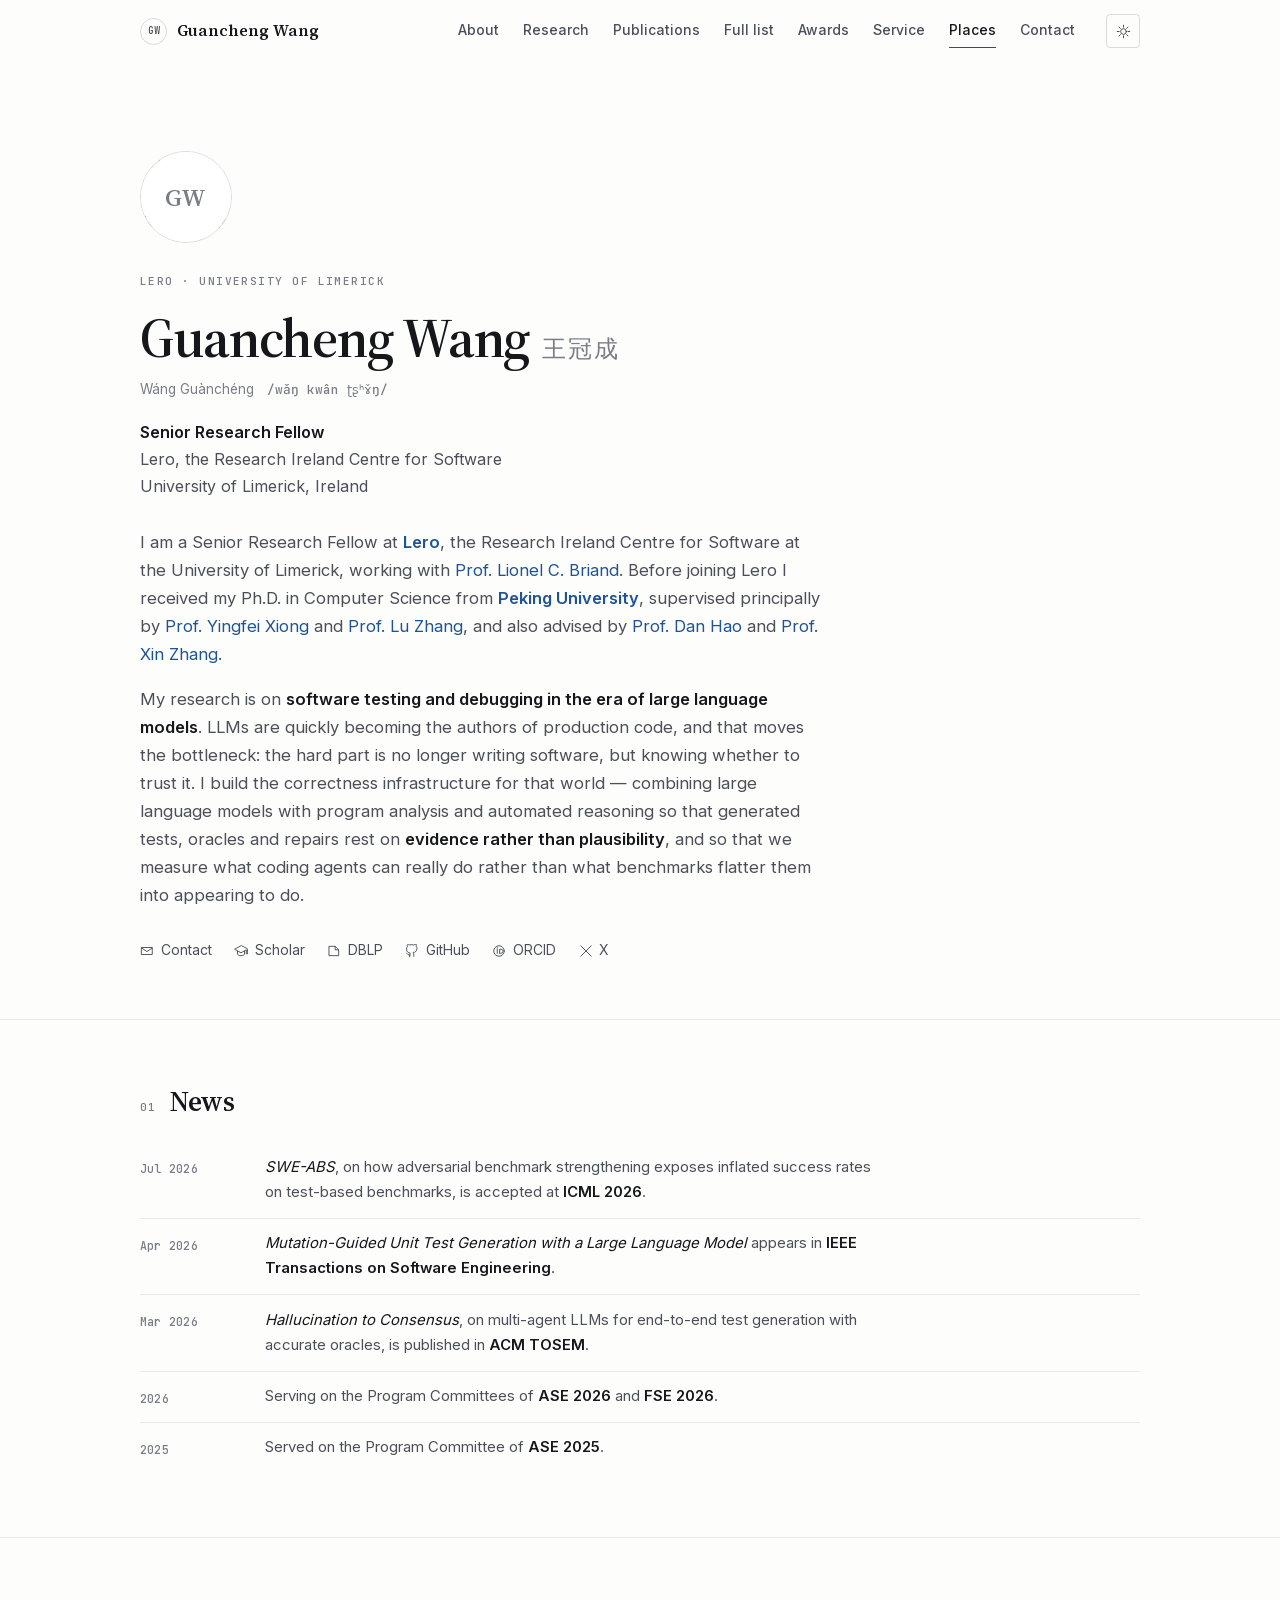
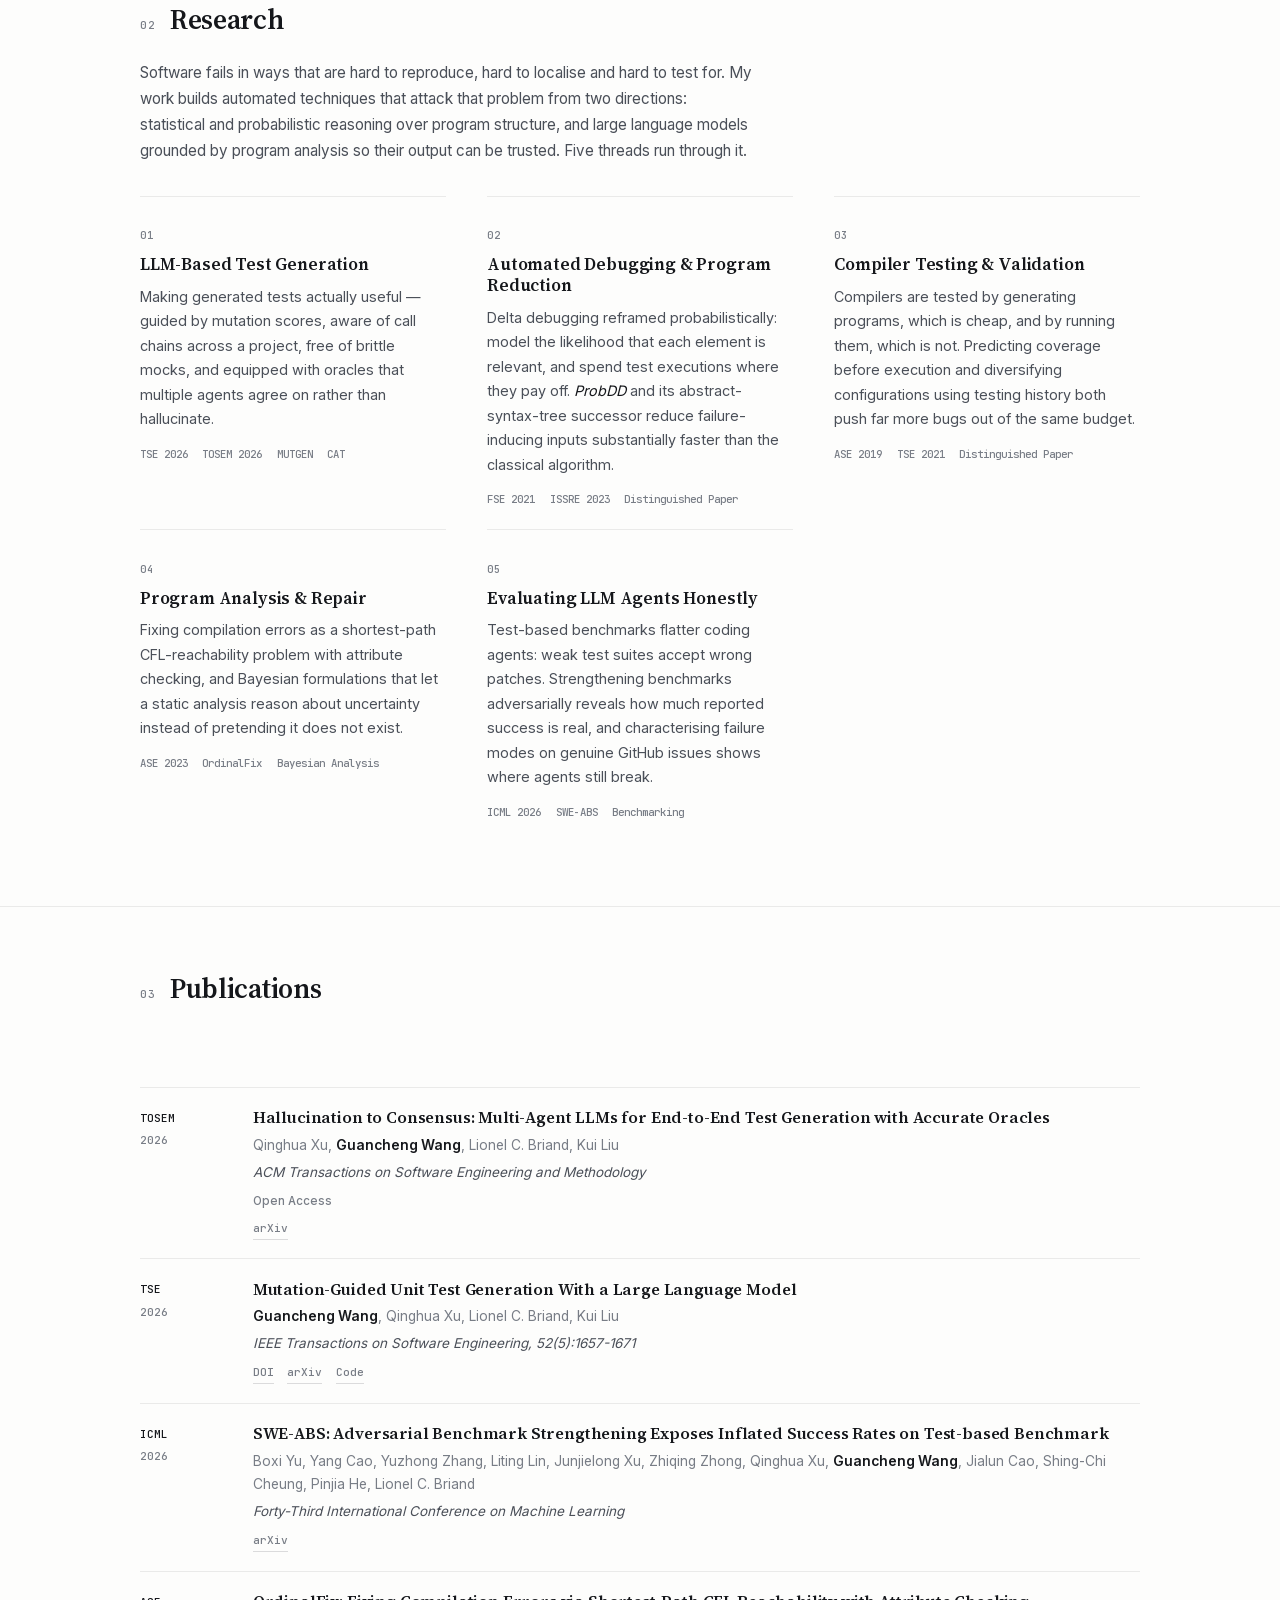
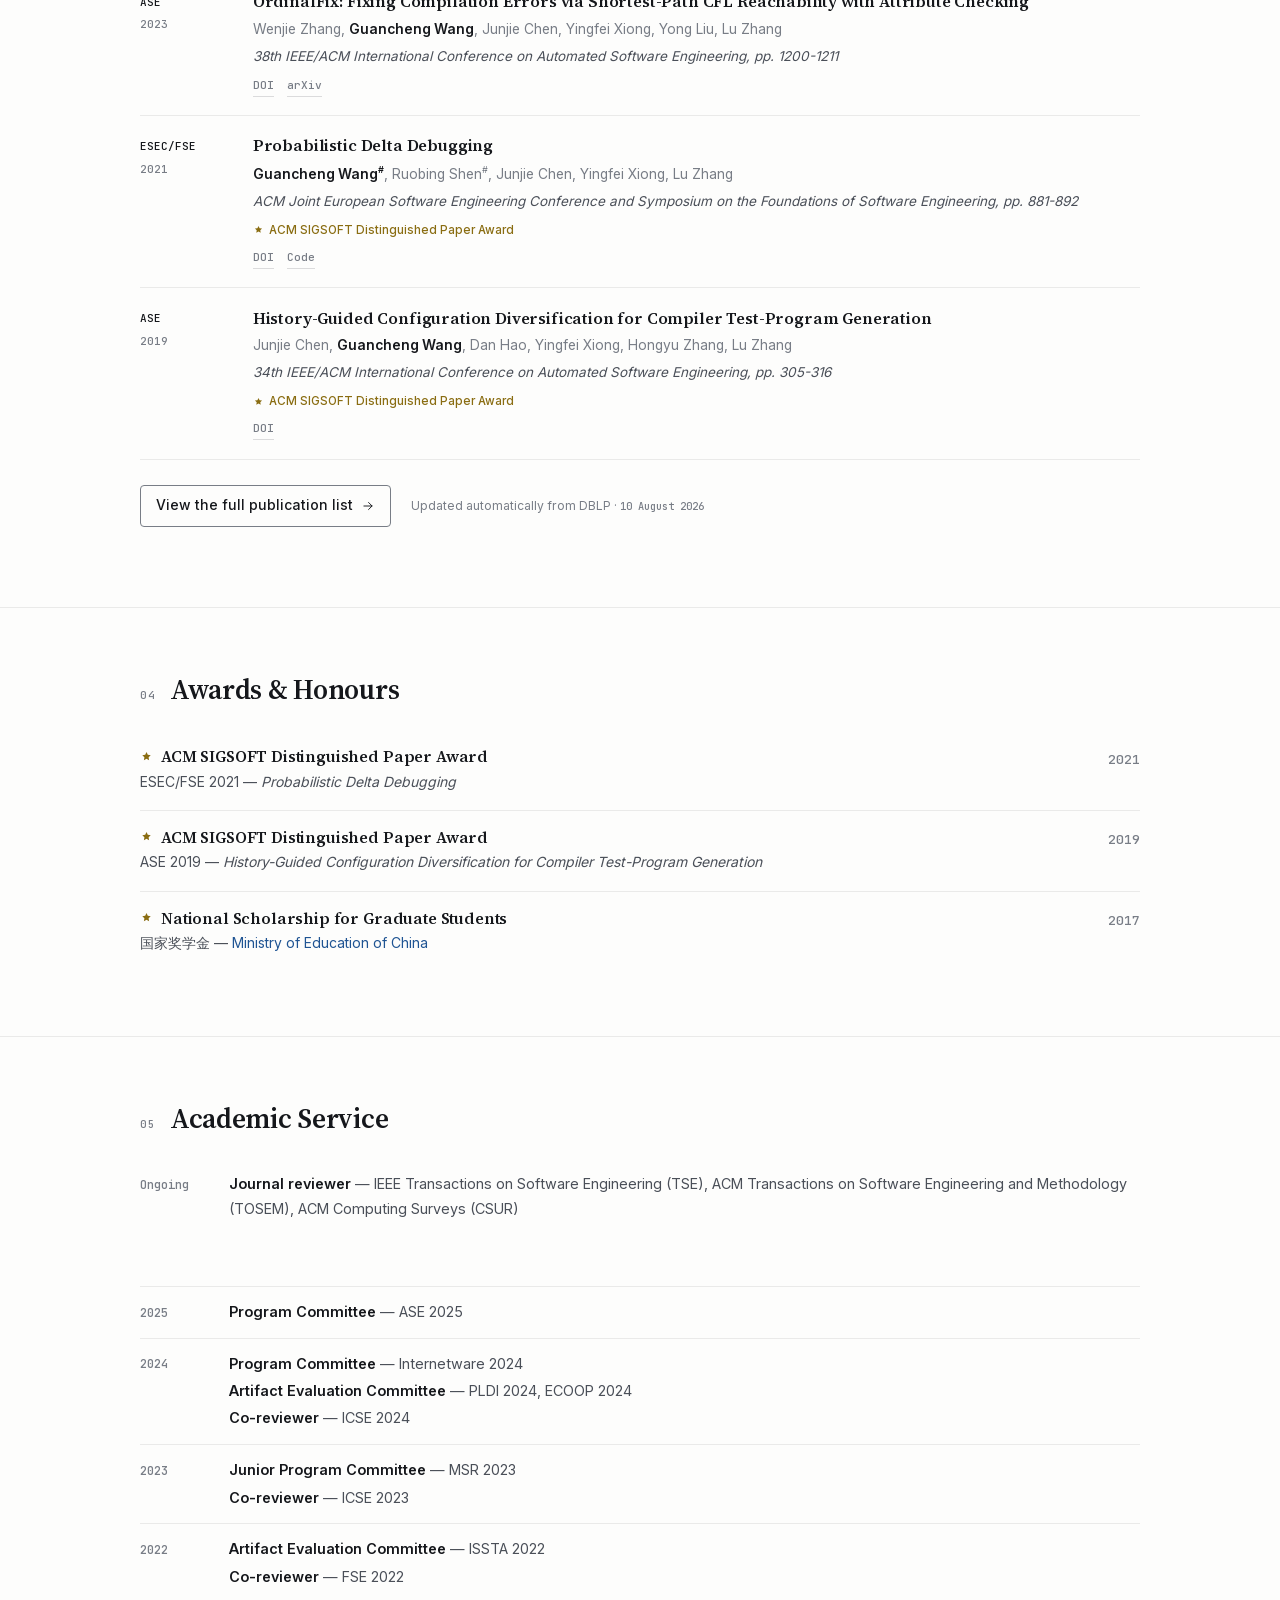
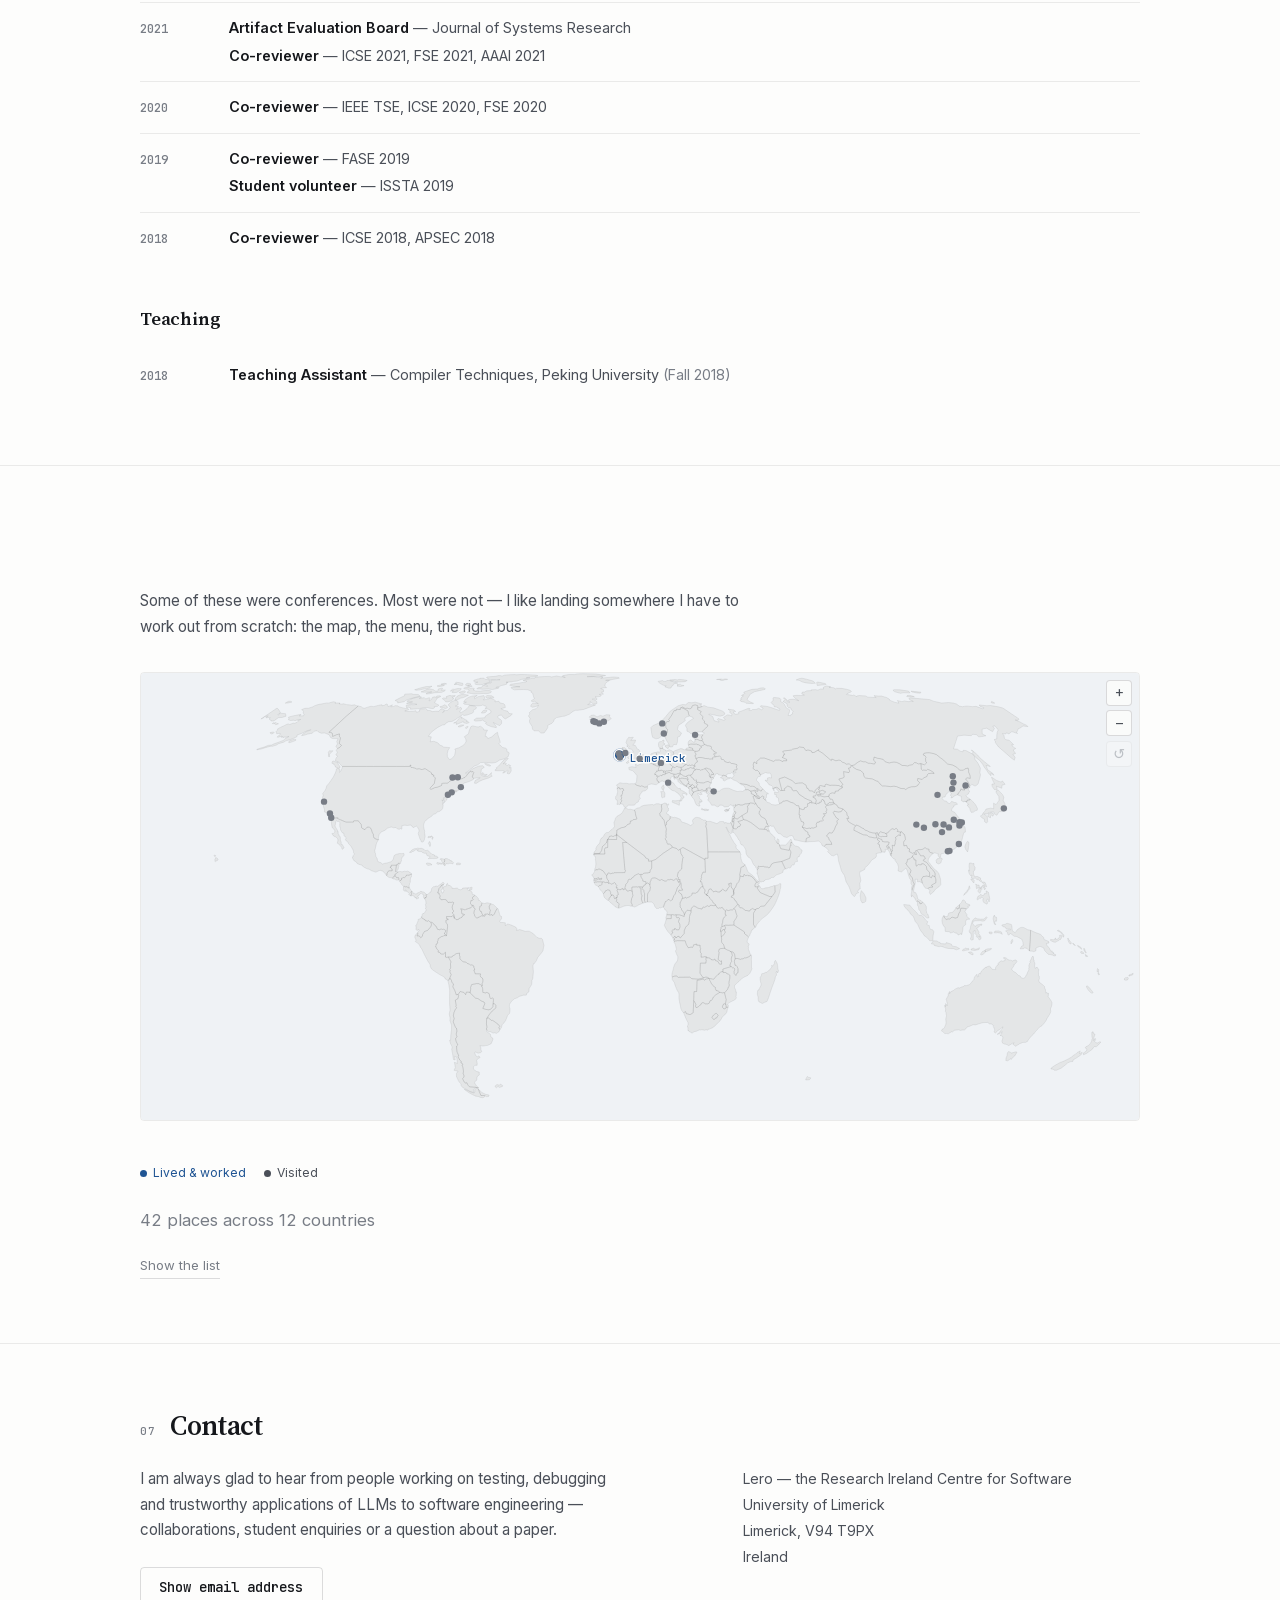
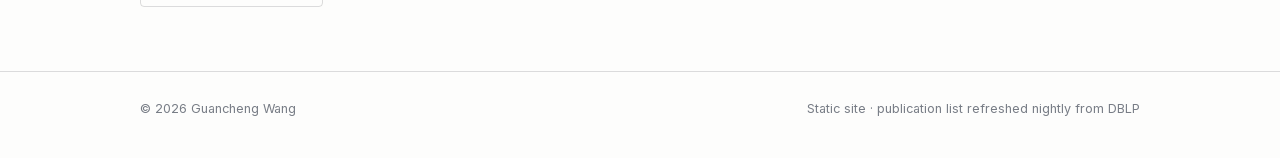
==== commit 551fe95e: "feat: pan and zoom the map; rewrite the Places lede At world scale Ireland is a few pixels across, s" ====
--- a/index.html
+++ b/index.html
@@ -384,225 +384,233 @@
   <div class="wrap">
     <h2 class="section__title reveal"><span class="section__num">06</span>Places</h2>
     <p class="section__lede reveal">
-      Where I have lived, worked and travelled for research.
+      Some of these were conferences. Most were not — I like landing somewhere
+      I have to work out from scratch: the map, the menu, the right bus.
     </p>
     <figure class="map reveal">
 <!-- MAP:START -->
       <svg class="map__svg" viewBox="0 8 1000 448" role="group" aria-label="World map of places visited" xmlns="http://www.w3.org/2000/svg">
-        <path class="map__land" d="M994.2 308.8L993.8 310.4L991.9 311.1L989.9 311.8L989.9 310.6L991.4 310.0L992.3 309.8L994.2 308.8ZM987.9 313.4L988.7 312.9L989.4 313.8L988.6 315.5L986.8 315.9L985.4 315.5L985.4 314.1L986.8 313.0L987.9 313.4ZM594.2 260.5L594.6 260.9L604.6 267.4L604.8 269.2L608.8 272.4L607.4 276.4L607.5 278.2L609.3 279.3L609.3 280.2L608.5 282.1L608.7 283.1L608.5 284.6L609.4 286.6L610.4 289.7L611.4 290.4L609.2 292.3L606.1 293.5L604.4 293.5L603.4 294.4L601.5 294.5L600.8 294.9L597.5 294.0L595.4 294.3L594.8 289.9L593.9 288.5L593.3 287.6L590.6 287.0L589.1 286.0L587.3 285.5L586.2 284.9L585.1 284.1L583.7 280.1L582.1 278.3L581.6 276.5L581.9 274.8L581.4 271.9L582.5 271.7L583.6 270.6L584.7 268.9L585.3 268.2L585.3 267.2L584.7 266.5L584.6 265.2L585.4 264.8L585.6 262.9L584.5 261.1L585.4 260.7L588.5 260.8L594.2 260.5ZM476.7 169.2L476.7 169.4L476.7 170.0L476.6 174.9L467.7 174.7L467.6 182.9L465.1 183.2L464.4 184.8L464.8 189.4L454.2 189.4L453.5 190.4L453.7 189.1L459.9 188.8L460.2 187.7L461.4 186.3L462.4 181.9L466.2 178.4L467.6 174.4L468.4 174.1L469.4 171.7L471.6 171.3L472.6 171.7L473.8 171.7L474.7 171.0L476.4 170.9L476.3 169.2L476.7 169.2ZM201.9 101.6L201.6 101.6L198.8 98.5L198.1 97.2L194.7 95.9L195.4 93.2L197.2 91.4L195.2 90.1L196.7 87.6L195.6 85.4L196.8 83.8L199.3 82.4L200.9 80.5L198.6 78.6L199.4 75.2L199.9 73.1L199.0 71.7L198.7 70.5L198.9 69.0L195.8 69.9L192.0 71.6L191.9 69.6L191.6 68.3L190.2 67.5L188.2 67.5L205.7 51.3L217.6 41.1L220.6 41.7L222.3 43.1L224.1 43.3L227.2 42.2L230.5 41.3L233.2 41.7L237.5 40.5L241.5 39.8L241.6 40.9L243.8 40.3L245.8 39.1L246.8 39.3L247.5 41.7L252.1 39.9L250.2 41.9L253.1 41.5L254.7 40.7L257.0 40.9L258.9 42.0L262.6 43.0L264.9 43.5L267.1 43.3L268.5 44.7L264.3 46.0L267.5 46.6L273.3 46.3L275.5 45.8L276.2 47.5L279.6 46.1L278.6 44.9L280.8 44.0L283.3 43.9L285.2 43.6L286.3 44.2L287.0 45.7L289.5 45.5L292.0 46.7L295.6 46.3L298.5 46.4L299.7 44.7L301.9 44.2L304.3 45.1L302.2 47.7L305.2 45.5L306.8 45.6L309.9 42.8L309.1 41.2L307.7 40.1L310.5 37.2L314.6 35.3L316.8 35.8L317.7 36.9L317.8 39.8L314.9 41.1L318.2 41.7L316.1 44.5L320.4 42.3L321.5 44.1L319.4 46.1L320.1 48.0L323.6 46.0L326.8 43.6L329.1 40.6L331.8 40.8L334.4 41.2L336.2 42.6L335.4 44.0L332.9 45.4L333.3 46.9L332.2 48.2L326.8 50.1L323.6 50.6L322.1 49.7L320.4 51.1L316.8 53.4L315.3 54.6L311.6 56.6L308.4 56.8L305.9 58.0L304.4 59.8L301.7 60.2L297.4 62.5L292.8 65.8L290.3 68.0L287.9 71.5L290.9 72.0L290.2 74.7L289.8 77.0L293.4 76.4L296.8 77.7L298.4 78.8L299.2 80.2L301.6 81.0L303.3 82.3L307.1 82.5L309.4 82.8L307.7 85.4L306.9 88.5L307.0 91.9L309.1 94.8L311.4 93.8L314.2 90.6L315.2 85.8L314.4 84.2L318.8 82.8L322.5 80.7L324.8 78.6L325.7 76.7L325.5 74.1L323.9 71.9L328.2 68.8L328.7 66.2L330.6 61.7L332.5 61.0L335.8 61.8L337.9 62.1L340.1 61.3L341.6 62.3L343.4 64.0L343.4 65.1L347.2 65.3L345.9 67.7L344.8 71.4L346.7 71.9L347.5 73.7L351.5 72.0L355.1 68.7L357.2 67.4L357.7 70.0L359.0 73.8L360.0 77.4L358.3 79.2L360.7 80.9L362.1 82.6L365.5 83.4L366.6 84.3L366.7 86.9L368.4 87.3L368.9 88.5L367.9 91.9L365.8 93.1L363.8 94.1L359.4 95.2L355.5 97.7L351.3 98.2L346.4 97.6L342.8 97.6L340.2 97.8L337.4 100.0L333.8 101.4L328.9 105.5L325.0 108.4L327.3 107.9L332.7 103.8L338.6 101.2L342.4 100.9L344.0 102.4L341.0 104.5L340.7 107.8L340.8 110.2L343.5 111.7L347.7 111.3L351.3 107.8L350.7 110.1L352.0 111.2L348.3 113.2L342.2 115.1L339.4 116.4L335.9 118.6L334.1 118.4L334.8 115.7L339.9 113.1L335.9 113.2L333.0 113.6L332.0 111.9L333.4 107.6L332.7 106.7L330.8 107.2L330.3 106.4L327.6 108.8L326.0 111.2L324.6 112.6L323.4 113.1L322.5 113.3L322.0 114.0L317.4 114.0L313.6 114.0L312.3 114.6L308.9 116.9L308.5 117.1L307.3 118.4L305.0 118.4L302.5 118.4L301.2 118.9L301.4 119.5L301.3 120.5L301.1 120.8L297.2 122.4L294.5 122.9L290.9 124.5L290.3 124.5L289.6 124.0L289.5 123.6L289.7 123.3L290.6 122.2L292.4 120.4L293.9 118.6L294.4 115.8L294.9 113.0L293.0 111.5L293.5 110.9L293.3 110.6L292.6 110.6L292.3 110.1L292.5 109.3L291.9 109.7L291.3 109.6L291.6 109.3L291.1 108.9L291.2 108.1L289.8 107.1L288.2 106.1L286.4 104.9L284.6 103.8L282.0 104.6L281.2 104.7L278.6 103.9L276.4 104.3L274.5 103.3L272.2 102.8L270.6 102.6L270.1 102.1L270.5 100.4L269.7 100.4L269.1 101.6L264.1 101.6L255.8 101.6L247.5 101.6L240.2 101.6L233.0 101.6L225.8 101.6L218.4 101.6L216.0 101.6L208.8 101.6L201.9 101.6ZM318.1 61.3L320.6 60.0L323.5 60.0L323.1 60.6L319.6 62.1L318.1 62.1L318.1 61.3ZM346.4 33.1L345.4 31.7L346.2 30.8L347.2 30.6L351.4 30.9L353.6 32.3L353.2 33.0L351.2 32.9L349.2 32.9L346.8 33.2L346.4 33.1ZM325.5 62.4L326.8 61.5L327.7 61.6L327.9 62.1L326.1 63.7L325.3 63.4L325.2 62.6L325.5 62.4ZM324.9 27.4L323.0 28.4L320.4 28.3L318.8 27.6L321.0 26.5L324.4 25.9L325.1 26.7L324.9 27.4ZM331.3 21.5L330.4 21.5L327.2 21.4L327.5 20.7L331.1 20.7L331.9 21.2L331.3 21.5ZM329.6 18.5L330.7 19.3L329.2 20.2L326.0 20.7L325.2 20.1L325.5 19.2L326.6 18.3L328.7 18.4L329.6 18.5ZM333.8 29.0L331.0 28.6L326.8 27.8L327.6 26.5L328.7 25.3L328.0 24.3L324.5 24.0L323.3 23.3L325.1 22.3L328.7 22.4L329.8 23.2L333.4 23.2L334.1 24.0L332.7 24.9L334.2 25.4L334.8 26.0L337.2 26.1L339.7 26.3L343.2 25.7L347.1 25.5L350.0 25.7L351.1 26.6L350.6 27.6L348.8 28.3L345.6 28.8L343.4 28.5L337.7 28.9L333.8 29.0ZM302.1 20.0L304.1 20.3L302.5 21.0L298.2 21.7L296.6 21.0L299.1 20.2L302.1 20.0ZM304.7 18.4L306.3 18.9L303.5 19.4L300.6 19.4L301.1 19.0L303.9 18.3L304.7 18.4ZM367.3 94.4L365.4 96.4L362.9 99.1L364.8 98.0L366.2 98.7L365.1 99.8L367.0 100.6L368.3 99.8L370.4 100.8L369.1 103.1L370.9 102.6L370.8 104.2L371.0 106.1L369.3 108.9L368.1 109.0L366.7 108.4L367.9 105.9L367.3 105.5L363.7 108.2L362.3 108.1L364.4 106.6L362.3 105.8L359.6 106.0L354.9 105.9L354.8 105.0L356.6 103.9L355.8 103.1L358.4 101.2L362.5 96.3L364.5 94.5L367.0 93.5L368.0 93.6L367.3 94.4ZM323.2 53.7L324.9 54.7L326.8 55.6L326.1 56.9L327.8 56.7L328.8 57.7L326.3 58.6L323.4 57.9L323.0 56.6L319.9 58.1L315.9 59.6L316.3 57.9L313.2 58.2L316.0 56.8L317.7 54.5L320.2 52.0L321.6 52.2L321.1 53.4L322.5 53.0L323.2 53.7ZM347.4 34.2L350.1 33.2L353.4 34.5L355.1 35.7L354.6 36.9L358.6 36.3L359.5 37.9L363.6 38.9L364.6 40.0L365.1 42.5L360.6 43.8L364.4 45.6L367.3 46.2L368.9 48.7L372.1 48.9L370.5 50.8L365.1 54.0L363.2 52.8L361.3 50.2L358.4 50.5L357.3 52.1L358.6 53.7L360.8 55.0L361.3 55.8L361.3 58.6L359.5 60.7L357.2 59.9L353.0 57.6L354.8 60.1L356.1 61.8L356.0 62.8L350.7 61.7L346.9 60.0L345.1 58.6L346.2 57.8L343.9 56.3L341.6 54.9L341.1 55.8L334.7 56.2L333.5 55.2L336.2 53.2L340.1 53.1L344.7 52.8L344.6 51.8L346.2 50.4L350.5 47.7L350.6 46.5L350.4 45.6L348.1 44.3L344.6 43.3L346.4 42.6L345.3 40.9L343.7 40.8L342.7 39.9L341.1 40.6L337.2 41.0L330.4 40.4L326.8 39.6L323.9 39.2L323.0 38.3L326.1 37.2L323.3 37.1L325.0 34.5L328.5 32.2L331.4 31.2L336.9 30.5L334.1 32.2L334.3 33.8L337.8 31.7L343.5 30.6L344.6 33.3L343.0 35.0L347.4 34.2ZM321.2 29.6L325.1 29.7L328.1 30.3L323.2 32.6L320.5 33.1L316.6 35.1L314.5 35.0L315.4 32.7L316.7 31.4L318.7 30.3L321.2 29.6ZM274.2 24.8L279.9 23.0L285.9 21.5L288.6 21.5L291.6 21.2L288.7 23.0L286.2 23.8L284.3 23.9L279.4 24.9L275.9 25.3L274.2 24.8ZM189.9 86.1L192.3 85.9L188.9 89.4L189.0 91.8L188.0 91.8L187.7 90.4L188.0 89.0L187.5 88.0L188.2 86.7L189.1 85.7L189.9 86.1ZM315.8 17.3L318.8 17.6L322.5 18.4L322.5 19.6L322.0 20.5L319.4 20.3L317.4 19.5L313.6 19.4L316.2 18.7L314.8 18.2L315.8 17.3ZM199.3 103.1L197.8 103.5L194.7 102.1L194.7 101.0L193.2 99.9L193.4 99.0L191.3 98.5L191.6 96.8L192.4 96.1L194.4 96.8L195.5 97.2L197.5 97.6L197.5 98.6L197.8 100.1L199.4 101.4L199.3 103.1ZM271.0 28.8L273.1 29.4L277.8 29.5L278.7 30.2L279.6 31.3L276.4 32.0L269.6 33.8L265.1 35.6L263.8 36.7L257.1 38.0L257.4 36.8L254.6 35.5L256.7 34.4L260.4 32.5L264.1 30.8L264.2 29.2L271.0 28.8ZM301.0 25.4L303.2 25.0L305.0 25.1L303.8 26.3L301.2 27.4L294.4 27.8L288.5 28.9L285.6 29.0L286.3 28.1L291.5 27.0L282.6 27.3L280.6 26.9L286.5 24.6L289.1 23.9L293.2 24.7L294.5 26.1L297.5 26.3L297.9 24.0L300.8 23.2L302.3 23.4L301.4 24.6L301.0 25.4ZM295.6 32.4L296.7 33.4L295.3 35.9L294.1 37.7L296.1 39.0L298.5 40.2L297.3 41.4L293.8 41.7L294.2 42.7L292.6 43.7L289.3 43.3L286.5 42.5L284.0 42.7L279.4 43.6L273.9 44.1L270.0 44.3L270.2 43.0L268.1 42.3L266.0 42.6L265.7 40.4L267.3 40.1L270.9 39.7L273.6 39.8L276.6 39.4L273.5 38.8L269.0 39.0L266.3 38.9L266.3 38.0L272.1 36.9L269.0 37.0L266.4 36.3L270.2 34.3L272.8 33.3L279.7 31.7L281.1 32.2L278.8 33.5L283.9 32.7L285.2 34.0L288.8 32.7L289.7 33.5L288.5 36.0L290.7 35.0L292.1 32.3L294.2 31.9L295.6 32.4ZM306.4 33.3L305.9 31.6L309.4 30.4L311.1 30.9L314.9 30.6L314.6 31.3L311.7 32.6L313.5 33.7L311.0 36.0L306.8 37.0L305.1 36.8L304.7 35.8L301.9 33.8L302.8 33.0L306.4 33.3ZM296.9 31.0L299.6 30.9L300.4 31.5L297.0 33.2L295.9 31.4L296.9 31.0ZM320.7 23.3L320.8 24.4L319.4 25.6L316.4 27.4L313.1 27.7L311.5 27.3L313.2 25.9L310.0 26.1L312.2 24.2L314.0 24.3L317.8 23.5L320.2 23.7L320.7 23.3ZM335.9 14.5L337.8 13.9L339.8 13.8L339.6 13.3L343.7 13.2L344.5 14.2L346.9 14.6L349.2 15.0L349.0 16.4L350.3 17.2L347.1 17.9L341.9 19.6L338.6 19.8L335.3 19.5L334.5 18.6L335.5 17.7L337.6 17.1L334.4 17.1L333.4 16.3L333.5 15.3L335.9 14.5ZM346.7 12.0L349.6 11.7L351.7 11.6L355.3 11.3L358.6 10.6L360.6 10.7L361.7 11.2L364.2 10.2L366.7 9.9L369.9 9.7L375.0 9.6L375.7 9.8L380.7 9.5L384.2 9.6L387.6 9.7L391.8 9.9L395.1 10.1L397.7 10.6L397.2 11.1L392.4 12.0L387.9 12.3L386.0 12.8L389.7 12.8L384.6 13.9L381.3 14.4L376.7 16.1L372.8 16.5L371.3 16.9L365.8 17.2L367.9 17.5L366.3 17.9L366.7 19.1L364.2 19.9L360.9 20.6L359.1 21.5L355.9 22.2L355.7 22.7L358.8 22.6L358.3 23.2L352.1 24.6L348.0 24.0L342.2 24.3L339.8 24.0L336.5 23.9L337.5 22.8L341.4 22.3L342.3 20.6L343.6 20.4L347.3 21.4L346.5 19.9L344.1 19.4L346.5 18.5L350.2 18.0L351.5 17.1L350.0 16.2L350.6 15.1L355.2 15.2L356.3 15.4L359.8 14.7L356.2 14.5L350.1 14.6L347.9 14.0L347.4 13.2L346.2 12.7L346.7 12.0ZM345.5 47.3L343.6 48.1L341.2 48.2L341.6 46.9L343.4 45.4L345.5 45.0L346.7 45.7L345.9 46.9L345.5 47.3ZM306.7 41.7L307.1 42.7L305.1 43.7L303.0 42.9L301.2 43.2L299.4 41.9L301.9 41.1L304.3 39.9L305.8 40.7L306.6 41.2L306.7 41.7ZM344.3 98.9L345.2 98.6L348.2 99.4L350.2 100.7L350.1 101.3L348.9 101.3L346.1 100.3L344.3 98.9ZM342.7 107.7L343.1 109.2L344.7 109.6L347.0 109.6L345.4 110.8L344.4 111.0L341.7 109.7L341.4 108.7L342.7 107.7ZM201.9 101.6L208.8 101.6L216.0 101.6L218.4 101.6L225.8 101.6L233.0 101.6L240.2 101.6L247.5 101.6L255.8 101.6L264.1 101.6L269.1 101.6L269.7 100.4L270.5 100.4L270.1 102.1L270.6 102.6L272.2 102.8L274.5 103.3L276.4 104.3L278.6 103.9L281.2 104.7L282.0 104.6L284.6 103.8L286.4 104.9L288.2 106.1L289.8 107.1L291.2 108.1L291.1 108.9L291.6 109.3L291.3 109.6L291.9 109.7L292.5 109.3L292.3 110.1L292.6 110.6L293.3 110.6L293.5 110.9L293.0 111.5L294.9 113.0L294.4 115.8L293.9 118.6L292.4 120.4L290.6 122.2L289.7 123.3L289.5 123.6L289.6 124.0L290.3 124.5L290.9 124.5L294.5 122.9L297.2 122.4L301.1 120.8L301.3 120.5L301.4 119.5L301.2 118.9L302.5 118.4L305.0 118.4L307.3 118.4L308.5 117.1L308.9 116.9L312.3 114.6L313.6 114.0L317.4 114.0L322.0 114.0L322.5 113.3L323.4 113.1L324.6 112.6L326.0 111.2L327.6 108.8L330.3 106.4L330.8 107.2L332.7 106.7L333.4 107.6L332.0 111.9L333.0 113.6L333.1 114.6L330.0 116.2L327.1 117.3L324.1 118.2L322.2 120.1L321.6 120.8L321.0 122.5L321.3 124.1L322.4 124.2L322.5 123.1L323.0 123.8L322.5 124.7L320.6 125.2L319.4 125.1L317.4 125.7L316.2 125.8L314.7 126.0L312.3 126.9L316.2 126.3L316.8 126.9L312.9 127.8L311.3 127.8L311.5 127.5L310.4 128.3L311.1 128.5L309.9 130.8L307.3 133.2L307.3 132.4L306.8 132.2L306.2 131.4L306.3 133.1L306.7 133.7L306.5 134.9L305.3 136.1L303.1 138.7L302.9 138.6L304.3 136.4L303.3 135.2L303.8 132.5L302.9 133.9L302.9 135.9L301.3 135.4L302.8 136.5L302.1 139.5L302.7 139.7L302.7 140.8L302.2 144.0L299.9 146.4L297.0 147.3L294.8 149.2L293.4 149.4L291.8 150.6L291.2 151.6L287.8 153.7L285.9 155.2L284.2 157.1L283.3 159.4L283.2 161.6L283.6 164.3L284.3 166.6L284.1 168.0L284.7 171.7L284.2 173.8L283.9 175.1L282.9 177.0L282.0 177.4L280.7 177.0L280.6 175.6L279.7 174.9L278.8 172.2L278.0 169.7L277.8 168.5L278.7 166.3L278.3 164.6L276.7 161.9L275.8 161.4L272.8 162.9L272.4 162.7L271.4 161.2L269.9 160.4L266.8 160.8L264.5 160.5L262.5 160.7L261.2 161.2L261.5 162.0L261.2 163.3L261.6 164.0L261.0 164.4L260.1 163.9L259.0 164.5L257.1 164.4L255.4 162.7L253.0 163.1L251.3 162.4L249.5 162.6L247.1 163.4L244.2 165.7L241.2 167.1L239.4 168.6L238.5 170.1L238.0 172.3L237.8 173.8L238.1 174.9L237.0 175.0L235.2 174.3L233.4 173.3L232.9 171.8L232.8 169.6L231.7 167.7L231.2 165.9L230.3 163.7L228.7 162.4L226.5 162.5L224.3 165.0L222.3 164.0L221.1 163.1L220.9 161.3L220.6 159.7L219.4 158.2L218.4 157.2L217.8 156.1L213.2 156.1L212.8 157.4L210.6 157.4L205.4 157.4L200.1 155.2L196.6 153.6L197.1 153.0L193.6 153.4L190.5 153.6L190.6 152.0L189.6 150.1L188.5 149.8L188.5 148.8L187.1 148.7L186.5 147.8L184.2 147.5L183.7 147.0L184.0 145.2L182.9 142.0L182.8 137.6L183.2 136.9L182.5 135.8L181.7 133.2L182.6 130.6L182.1 128.8L184.1 126.2L185.5 123.5L186.1 121.1L188.7 118.1L190.6 115.3L192.6 112.4L194.7 108.2L195.6 105.6L195.8 104.1L196.5 103.5L199.4 104.6L198.9 107.5L200.0 106.7L201.2 104.1L201.9 101.6ZM76.1 193.4L76.5 193.7L76.8 194.1L77.3 195.2L77.2 195.4L76.0 196.1L75.0 196.6L74.5 197.1L73.9 196.6L74.2 195.8L74.0 194.6L74.2 194.2L74.8 193.7L74.7 193.1L75.0 192.8L75.2 192.8L76.1 193.4ZM75.0 191.2L74.7 191.6L73.7 191.8L73.4 191.1L73.2 190.9L73.2 190.7L73.5 190.4L74.4 190.7L75.0 191.2ZM132.1 67.2L133.5 67.5L132.4 68.6L130.5 69.1L129.7 68.5L129.3 67.7L132.1 67.2ZM153.8 74.4L155.1 74.6L155.1 75.5L151.7 76.9L148.2 78.0L147.8 77.3L148.9 75.9L152.1 74.8L153.8 74.4ZM217.6 41.1L205.7 51.3L188.2 67.5L190.2 67.5L191.6 68.3L191.9 69.6L192.0 71.6L195.8 69.9L198.9 69.0L198.7 70.5L199.0 71.7L199.9 73.1L199.4 75.2L198.6 78.6L200.9 80.5L199.3 82.4L196.8 83.8L196.4 82.7L195.2 81.7L196.9 79.1L196.1 76.7L197.5 73.9L195.5 73.7L192.0 73.7L190.1 72.8L188.4 69.7L186.8 69.2L184.0 68.1L180.6 68.3L177.7 67.0L176.5 65.8L173.3 66.4L171.6 68.4L170.2 68.6L167.0 69.2L164.0 70.2L160.9 70.8L162.3 69.1L166.5 66.3L169.8 65.4L170.1 64.7L165.4 66.3L161.7 68.2L156.3 70.3L156.4 71.7L152.1 73.8L148.3 75.1L145.1 76.0L143.1 77.3L137.9 78.8L135.7 80.2L131.6 81.5L130.3 81.3L127.2 82.1L123.8 83.1L120.8 84.1L116.0 85.0L116.1 84.5L120.1 83.1L123.4 82.2L127.6 80.5L130.9 80.2L133.3 79.0L138.4 77.2L139.6 76.6L142.4 75.6L145.2 73.3L148.2 71.6L144.6 72.5L144.5 71.9L142.1 73.0L142.3 71.5L140.5 72.6L141.3 71.1L137.7 72.3L136.3 72.3L138.1 70.5L139.7 69.4L139.4 68.4L135.9 68.9L135.7 67.6L135.0 66.9L137.0 65.3L136.9 64.0L139.8 62.4L143.5 60.8L146.1 59.3L148.1 59.1L149.0 59.6L152.5 58.2L153.7 58.4L156.4 57.5L157.6 56.2L157.1 55.7L160.0 54.6L158.6 54.6L155.6 55.3L154.2 55.9L153.3 55.3L149.9 55.6L147.7 54.9L148.2 53.8L147.8 52.2L152.3 51.0L158.8 49.7L160.5 49.7L158.4 51.0L162.9 50.9L163.5 49.2L162.4 48.2L162.8 46.8L162.5 45.7L160.9 44.8L164.0 43.4L167.7 43.3L172.0 42.0L174.2 40.7L178.2 39.4L180.6 39.1L186.1 38.0L187.7 38.2L192.8 36.8L195.0 37.3L194.6 38.5L196.3 38.0L199.4 38.2L198.4 38.8L200.7 39.2L203.1 38.9L206.1 39.7L209.6 40.0L210.7 40.3L213.9 39.9L215.9 40.7L217.6 41.1ZM133.1 57.5L133.7 58.0L135.4 57.7L136.2 58.5L137.8 58.9L137.2 59.2L134.8 59.8L134.0 59.2L133.8 58.7L131.7 58.8L131.6 58.6L133.1 57.5ZM711.7 100.9L710.8 103.0L708.9 103.3L710.1 106.4L709.3 107.8L704.0 106.8L704.6 112.4L703.6 113.1L699.2 114.3L703.4 119.8L702.0 120.6L702.8 122.4L701.1 121.9L699.4 120.8L695.6 120.5L691.4 120.4L690.6 120.7L686.5 119.4L685.3 120.1L685.5 121.9L681.0 120.8L679.5 121.3L679.4 122.7L678.1 123.3L675.5 125.5L675.1 127.7L674.1 127.7L673.0 126.2L669.7 126.1L668.4 123.6L667.2 123.5L666.4 120.4L662.7 118.1L658.5 118.3L655.7 118.8L652.5 115.9L650.1 114.7L645.6 112.5L645.1 112.2L639.2 114.1L642.2 125.7L641.0 125.9L638.6 123.4L636.7 122.5L634.0 123.2L633.1 124.2L632.8 123.4L633.1 122.1L632.3 121.0L629.2 119.9L627.4 117.1L625.8 116.3L625.5 115.3L628.0 115.6L627.6 113.3L629.5 112.8L631.8 113.2L631.5 110.2L630.5 108.3L628.1 108.4L625.8 107.7L623.3 109.0L621.2 109.7L619.8 109.2L619.6 107.6L617.6 105.5L615.8 105.6L613.2 103.5L614.0 101.1L613.2 100.5L614.2 97.1L617.2 98.9L616.9 96.6L620.8 93.3L624.5 93.2L630.4 95.3L633.7 96.6L635.8 95.3L639.6 95.2L643.2 96.8L643.6 95.9L647.0 96.0L647.0 94.6L642.4 92.5L644.2 91.0L643.4 90.2L645.4 89.4L642.9 87.3L643.6 86.2L651.9 85.2L652.8 84.4L658.2 83.3L659.7 82.1L664.1 82.7L666.2 85.8L668.3 85.1L671.8 86.1L672.3 87.8L674.5 87.6L679.1 84.8L678.6 85.7L682.7 88.1L691.7 95.8L692.2 94.2L696.3 96.0L699.4 95.2L701.0 95.8L703.0 97.5L705.0 98.1L706.6 99.4L709.6 99.0L711.7 100.9ZM642.2 125.7L639.2 114.1L645.1 112.2L645.6 112.5L650.1 114.7L652.5 115.9L655.7 118.8L658.5 118.3L662.7 118.1L666.4 120.4L667.2 123.5L668.4 123.6L669.7 126.1L673.0 126.2L674.1 127.7L675.1 127.7L675.5 125.5L678.1 123.3L679.4 122.7L680.2 123.0L678.8 125.0L681.0 126.2L682.6 125.4L686.1 127.1L683.6 129.4L681.6 129.1L680.5 129.1L679.9 128.3L679.9 126.8L676.8 127.5L676.6 129.6L675.8 131.3L673.6 131.2L673.3 132.6L675.4 133.3L676.6 135.7L675.9 138.9L673.8 138.2L672.3 138.2L671.9 136.3L668.2 134.9L665.1 133.4L663.1 131.9L659.6 129.7L657.5 126.4L656.5 125.8L653.8 126.0L652.6 125.3L651.7 122.8L647.8 121.1L646.2 123.0L644.3 124.1L645.1 125.7L642.2 125.7ZM891.4 265.8L896.1 268.0L901.2 269.8L903.0 271.5L904.5 273.1L904.8 275.0L909.3 276.9L909.8 278.6L907.2 279.0L907.7 281.1L910.0 283.2L911.5 286.6L913.1 286.5L912.9 287.9L914.9 288.4L914.1 289.0L916.8 290.4L916.4 291.3L914.5 291.5L914.0 290.7L911.6 290.3L908.9 289.8L907.0 287.8L905.5 286.1L904.3 283.3L900.8 281.9L898.4 282.8L896.6 283.8L896.8 286.2L894.5 287.3L893.0 286.7L890.2 286.6L891.0 276.2L891.4 265.8ZM923.6 269.2L924.6 270.2L924.9 271.9L924.0 272.7L923.5 270.8L922.9 269.6L921.7 268.6L920.2 267.2L918.2 266.3L919.0 265.5L920.5 266.4L921.4 267.1L922.5 267.8L923.6 269.2ZM919.5 276.1L917.9 276.9L916.4 277.7L914.9 277.7L912.7 276.7L911.2 275.9L911.5 274.9L914.0 275.3L915.5 275.1L916.1 273.5L916.5 273.5L916.6 275.2L918.2 274.9L919.1 273.8L920.7 272.7L920.4 270.8L922.1 270.7L922.7 271.3L922.5 273.0L921.5 275.0L920.0 275.3L919.5 276.1ZM929.2 274.6L930.0 275.3L931.1 277.3L932.4 278.4L931.9 279.3L931.1 279.6L930.0 278.4L929.0 276.3L928.6 273.9L929.0 273.6L929.2 274.6ZM891.4 265.8L891.0 276.2L890.2 286.6L887.9 284.0L885.2 283.4L884.4 284.3L880.9 284.4L882.3 281.8L884.1 280.9L883.6 277.4L882.5 274.7L877.3 272.0L875.0 271.8L870.9 268.8L870.0 270.4L869.0 270.6L868.4 269.5L868.4 268.1L866.3 266.5L869.4 265.4L871.4 265.4L871.1 264.6L867.1 264.6L866.0 262.7L863.6 262.1L862.5 260.5L866.2 259.7L867.7 258.7L872.1 260.0L872.5 261.2L873.1 266.3L875.9 268.3L878.3 264.9L881.6 262.9L884.1 262.9L886.4 264.0L888.4 265.2L891.4 265.8ZM845.8 285.9L846.0 286.5L846.0 287.5L844.0 289.9L841.6 290.6L841.3 290.2L841.6 289.1L843.0 287.2L845.8 285.9ZM871.8 279.5L871.7 277.1L872.3 276.0L873.0 274.9L873.5 275.8L873.4 277.3L871.8 279.5ZM827.1 244.3L825.6 247.2L827.7 250.2L827.3 251.7L830.5 254.6L827.2 255.0L826.3 257.2L826.4 260.1L823.6 262.3L823.5 265.4L822.3 270.3L821.9 269.2L818.7 270.6L817.7 268.7L815.7 268.5L814.3 267.5L811.0 268.6L810.0 267.1L808.2 267.2L805.9 266.9L805.6 262.6L804.3 261.7L803.0 259.0L802.6 256.2L802.9 253.2L804.4 251.1L805.0 253.2L806.9 255.0L808.7 254.4L810.5 254.6L812.0 253.0L813.4 252.7L816.0 253.6L818.3 252.9L819.6 248.5L820.6 247.4L821.5 243.7L824.7 243.8L827.1 244.3ZM859.1 266.4L862.1 267.4L863.0 269.8L860.7 268.5L858.4 268.2L856.9 268.4L854.9 268.3L855.6 266.6L859.1 266.4ZM852.1 269.6L850.2 269.0L849.7 267.6L852.5 267.5L853.1 268.5L852.1 269.6ZM855.2 250.6L855.4 252.3L857.1 252.6L857.4 253.9L857.3 256.7L855.9 256.4L855.4 258.3L856.5 260.0L855.7 260.4L854.7 258.4L853.8 254.3L854.3 251.7L855.2 250.6ZM841.4 254.7L844.6 254.6L847.2 252.3L847.8 253.0L845.6 256.1L843.5 256.7L840.9 256.1L836.2 256.3L833.8 256.7L833.4 259.2L835.8 262.0L837.3 260.6L842.6 259.5L842.3 260.9L841.1 260.5L839.8 262.3L837.3 263.6L839.8 267.7L839.3 268.8L841.7 272.5L841.6 274.6L840.0 275.5L839.0 274.4L840.5 271.8L837.7 273.0L837.0 272.1L837.4 270.9L835.5 269.0L835.8 265.9L833.9 266.9L834.0 270.6L833.9 275.2L832.2 275.6L831.0 274.7L832.0 271.7L831.6 268.7L830.5 268.6L829.7 266.4L830.9 264.4L831.3 261.8L832.8 257.0L833.4 255.7L835.7 253.3L837.9 254.3L841.4 254.7ZM832.5 290.3L829.0 288.0L831.7 287.4L833.0 288.4L834.0 289.3L833.7 290.2L832.5 290.3ZM835.8 284.8L837.7 284.5L840.2 283.3L839.7 285.1L835.5 286.0L831.8 285.6L831.9 284.5L834.2 283.8L835.8 284.8ZM827.3 284.2L829.1 283.9L829.7 285.3L826.4 285.9L824.5 286.4L823.0 286.3L824.1 284.5L825.6 284.5L826.4 283.3L827.3 284.2ZM800.7 278.0L801.0 279.1L806.3 279.5L806.9 278.1L812.0 279.7L812.9 281.7L817.0 282.3L820.3 284.2L817.0 285.4L814.1 284.2L811.6 284.2L808.7 284.0L806.1 283.4L803.0 282.2L801.0 281.9L799.8 282.3L794.8 281.0L794.4 279.6L791.9 279.4L794.0 276.3L797.4 276.5L799.5 277.8L800.7 278.0ZM789.8 261.0L790.2 263.2L791.2 265.0L793.2 265.3L794.5 267.3L793.7 271.2L793.4 276.2L790.3 276.3L788.1 273.6L784.6 271.0L783.5 269.0L781.4 266.4L780.1 264.0L778.1 259.6L775.7 256.9L774.8 254.2L773.8 251.7L771.2 249.7L769.7 246.9L767.6 245.1L764.6 241.6L764.3 240.0L766.0 240.1L770.4 240.7L772.9 243.9L775.1 246.0L776.7 247.4L779.4 250.8L782.2 250.8L784.6 253.0L786.3 255.7L788.4 257.2L787.3 259.8L788.8 260.9L789.8 261.0ZM337.8 424.6L339.3 426.0L341.4 428.3L345.2 430.1L348.8 430.9L348.3 432.4L346.2 432.5L344.6 431.5L343.1 431.4L340.6 431.4L337.8 424.6ZM346.5 354.0L346.2 356.5L346.1 359.8L346.7 363.0L346.2 363.7L346.4 365.8L346.5 367.4L350.3 370.2L350.4 372.4L352.4 373.8L352.6 375.3L350.9 379.4L347.5 381.1L342.5 381.8L339.6 381.4L340.5 383.3L340.6 385.7L341.5 387.3L340.3 388.4L337.8 388.9L335.0 387.7L334.3 388.5L335.5 391.7L337.5 392.6L338.6 391.6L339.8 393.3L337.8 394.2L336.3 396.2L336.9 399.4L336.8 401.1L334.5 401.1L333.1 402.7L333.1 405.0L336.3 407.3L338.9 407.9L339.0 410.7L336.7 412.5L336.4 416.1L334.6 417.3L334.2 418.8L336.3 421.9L338.6 423.7L337.6 423.6L335.2 423.1L329.3 422.7L327.5 420.9L326.6 418.6L325.1 418.8L323.7 417.7L322.2 414.4L323.6 413.0L323.6 411.1L322.8 409.5L323.1 406.8L322.5 402.7L321.6 400.9L322.5 400.3L321.8 399.1L320.5 398.5L320.9 397.1L319.4 395.9L317.6 392.3L318.4 391.6L316.7 387.8L316.3 384.6L316.3 381.7L317.5 380.6L315.9 377.5L315.1 374.5L316.6 372.5L315.8 369.8L316.6 366.7L316.0 363.7L315.2 363.2L312.8 357.6L313.8 354.4L313.0 351.3L313.5 348.4L314.8 345.4L316.3 343.4L315.4 342.1L315.8 341.1L314.9 335.8L317.7 334.2L318.3 330.9L317.8 330.1L319.8 327.2L323.4 328.0L325.3 330.3L326.1 327.7L329.2 327.9L329.7 328.5L335.2 333.8L337.5 334.2L341.0 336.6L343.9 337.8L344.5 339.3L342.5 344.1L345.3 345.0L348.4 345.5L350.4 344.9L352.6 342.5L352.7 339.7L353.9 339.1L355.5 340.9L355.7 343.5L353.7 345.2L352.1 346.5L349.4 349.6L346.5 354.0ZM337.8 424.6L340.6 431.4L343.1 431.4L344.6 431.5L344.3 432.7L342.8 433.6L341.6 433.5L340.1 433.3L338.0 432.4L335.4 432.0L331.7 430.3L328.6 428.6L323.9 425.2L326.1 425.8L330.3 427.9L333.9 429.0L334.5 427.6L334.4 425.5L336.0 424.2L337.8 424.6ZM309.4 313.6L311.0 315.8L311.5 318.1L313.1 319.5L312.5 322.5L314.4 326.1L315.9 330.5L317.8 330.1L318.3 330.9L317.7 334.2L314.9 335.8L315.8 341.1L315.4 342.1L316.3 343.4L314.8 345.4L313.5 348.4L313.0 351.3L313.8 354.4L312.8 357.6L315.2 363.2L316.0 363.7L316.6 366.7L315.8 369.8L316.6 372.5L315.1 374.5L315.9 377.5L317.5 380.6L316.3 381.7L316.3 384.6L316.7 387.8L318.4 391.6L317.6 392.3L319.4 395.9L320.9 397.1L320.5 398.5L321.8 399.1L322.5 400.3L321.6 400.9L322.5 402.7L323.1 406.8L322.8 409.5L323.6 411.1L323.6 413.0L322.2 414.4L323.7 417.7L325.1 418.8L326.6 418.6L327.5 420.9L329.3 422.7L335.2 423.1L337.6 423.6L335.5 423.5L334.6 424.3L333.0 425.4L333.8 428.2L332.8 428.3L329.8 427.3L326.1 425.2L322.4 423.4L320.8 421.5L320.7 419.7L318.6 417.7L316.1 412.4L316.0 409.4L317.7 407.0L313.6 406.1L315.0 403.3L314.0 398.1L317.1 399.2L316.3 392.7L314.3 391.9L314.8 395.8L313.1 395.3L312.4 390.8L311.3 385.0L311.9 382.8L310.3 379.7L309.2 376.1L310.2 376.0L310.4 370.9L311.1 365.8L311.2 361.0L309.5 356.2L309.7 353.6L308.8 349.7L309.7 345.8L309.2 339.6L309.2 332.9L309.3 325.8L308.5 320.6L307.5 316.1L308.8 315.3L309.4 313.6ZM581.4 271.9L581.9 274.8L581.6 276.5L582.1 278.3L583.7 280.1L585.1 284.1L584.0 283.8L580.3 284.3L579.5 284.7L578.7 286.8L579.3 288.2L578.7 292.0L578.3 295.2L579.0 295.7L580.9 297.0L581.7 296.4L581.8 299.8L579.7 299.8L578.6 298.0L577.7 296.7L575.6 296.2L575.0 294.6L573.3 295.6L571.1 295.1L570.2 293.7L568.4 293.4L567.1 293.5L567.0 292.5L566.1 292.4L564.8 292.2L563.1 292.7L561.9 292.6L561.2 292.9L561.4 289.1L560.5 287.9L560.3 285.9L560.8 284.0L560.2 282.8L560.2 280.8L556.8 280.8L557.1 279.7L555.7 279.7L555.5 280.2L553.8 280.3L553.1 282.2L552.6 283.0L551.1 282.6L550.2 283.0L548.4 283.3L547.3 281.6L546.7 280.6L545.9 278.6L545.3 276.3L537.1 276.2L536.1 276.6L535.3 276.5L534.2 277.0L533.8 276.0L534.5 275.6L534.6 274.3L535.0 273.4L536.1 272.8L536.8 273.1L537.7 271.9L539.2 271.9L539.4 272.8L540.5 273.4L542.1 271.4L543.7 269.8L544.4 268.8L544.3 266.2L545.6 263.1L546.8 261.4L548.7 259.9L549.0 258.9L549.1 257.7L549.5 256.6L549.4 254.8L549.7 251.9L550.2 249.9L551.1 248.2L551.2 246.3L551.4 244.1L552.5 242.5L554.0 241.4L556.3 242.5L558.1 243.7L560.1 244.0L562.2 244.6L563.0 242.7L563.4 242.5L564.6 242.8L567.7 241.2L568.8 241.9L569.7 241.8L570.1 241.0L571.1 240.7L573.2 241.1L575.0 241.1L575.9 240.8L577.6 243.4L578.9 243.8L579.6 243.3L580.9 243.5L582.4 242.8L583.1 244.2L585.6 246.3L585.4 250.0L586.5 250.5L585.7 251.6L584.6 252.4L583.5 254.1L583.0 255.6L582.8 258.2L582.2 259.4L582.1 261.8L581.3 262.7L581.2 264.6L580.8 264.8L580.6 266.6L581.2 268.0L581.4 271.9ZM615.5 262.9L613.8 260.2L613.7 248.6L616.1 245.0L616.9 244.0L618.7 243.9L621.1 241.7L624.7 241.5L632.3 231.9L634.2 229.3L635.4 227.3L635.3 225.7L635.2 222.4L635.1 221.1L636.0 221.0L637.3 220.5L638.7 220.2L640.0 219.1L641.0 219.1L641.1 220.0L641.0 221.8L641.0 223.5L640.5 224.7L639.8 228.1L638.6 231.7L637.0 235.8L634.8 240.5L632.5 244.0L629.2 248.4L626.5 251.0L622.4 254.1L619.8 256.6L616.8 260.4L616.1 262.1L615.5 262.9ZM608.8 272.4L604.8 269.2L604.6 267.4L594.6 260.9L594.2 260.5L594.1 257.1L594.9 255.9L596.3 253.7L597.3 251.4L596.0 247.7L595.7 246.1L594.3 243.9L596.0 242.0L597.9 239.9L599.3 240.5L599.4 242.2L600.3 243.3L602.2 243.3L605.8 246.0L606.7 246.0L607.3 246.0L607.9 246.3L609.8 246.6L610.6 245.2L613.1 243.9L614.2 245.0L616.1 245.0L613.7 248.6L613.8 260.2L615.5 262.9L613.5 264.1L612.8 265.5L611.8 265.7L611.3 268.0L610.4 269.3L609.9 271.4L608.8 272.4ZM568.0 231.2L565.9 229.8L564.9 228.9L564.7 227.9L565.1 226.6L565.1 225.3L563.5 223.3L563.1 221.9L563.2 221.1L562.1 220.2L562.1 218.4L561.4 217.1L560.5 217.3L560.7 216.1L561.4 214.8L561.1 213.5L562.0 212.5L561.4 211.8L562.1 209.8L563.2 207.4L565.6 207.7L565.1 195.0L565.1 193.6L568.2 193.6L568.0 187.3L578.9 187.3L589.4 187.3L600.2 187.3L601.3 190.4L600.7 191.0L601.3 194.3L602.5 198.1L603.6 198.9L605.1 200.0L603.8 201.9L601.8 202.4L601.0 203.4L600.9 205.5L599.9 210.2L600.2 211.5L599.9 214.2L598.9 217.3L597.3 218.9L596.2 221.4L595.9 222.7L594.7 223.6L593.9 226.9L594.0 229.8L593.9 227.3L593.6 227.2L593.6 225.6L593.2 224.5L591.7 223.3L591.3 221.0L591.6 218.6L590.3 218.4L590.1 219.1L588.5 219.3L589.2 220.2L589.5 222.1L588.0 223.9L586.7 226.2L585.3 226.5L582.9 224.6L581.9 225.3L581.6 226.2L580.2 226.8L580.1 227.5L577.4 227.5L577.0 226.8L575.0 226.7L574.0 227.3L573.2 227.0L571.8 225.1L571.3 224.3L569.3 224.7L568.6 226.2L567.9 229.0L567.0 229.6L566.1 230.0L568.0 231.2ZM565.1 195.0L565.6 207.7L563.2 207.4L562.1 209.8L561.4 211.8L562.0 212.5L561.1 213.5L561.4 214.8L560.7 216.1L560.5 217.3L561.4 217.1L562.1 218.4L562.1 220.2L563.2 221.1L563.1 221.9L561.4 222.5L560.0 223.8L558.1 227.2L555.5 228.7L552.8 228.5L552.0 228.8L552.3 229.9L550.9 231.1L549.7 232.3L546.3 233.5L545.6 232.8L545.1 232.7L544.6 233.6L542.3 233.8L542.7 232.9L541.9 230.7L541.5 229.4L540.2 228.9L538.6 227.0L539.2 225.5L540.4 225.8L541.2 225.6L542.8 225.6L541.2 222.7L541.3 220.6L541.1 218.5L540.0 216.4L540.2 214.9L538.4 214.9L538.4 212.8L537.3 211.6L538.4 207.4L541.8 204.4L541.9 200.3L542.8 193.8L543.4 192.4L542.2 191.3L542.1 190.3L541.1 189.5L540.3 184.5L543.0 182.8L554.0 188.9L565.1 195.0ZM304.3 194.6L304.3 196.3L304.0 197.5L303.3 198.1L303.9 199.0L303.7 199.9L302.0 199.3L300.7 199.6L299.0 199.3L297.7 199.9L296.3 198.9L296.7 197.9L299.1 198.3L301.2 198.6L302.2 197.9L301.1 196.5L301.3 195.3L299.6 194.8L300.3 193.9L301.9 194.1L304.3 194.6ZM303.7 199.9L303.9 199.0L303.3 198.1L304.0 197.5L304.3 196.3L304.3 194.6L304.7 194.0L306.8 194.0L308.3 194.8L309.0 194.8L309.4 195.9L310.9 195.8L310.8 196.8L312.0 196.9L313.2 198.1L312.1 199.4L310.8 198.7L309.6 198.8L308.7 198.7L308.1 199.2L307.1 199.4L306.7 198.7L305.8 199.1L304.5 201.3L303.8 200.8L303.7 199.9ZM851.8 37.5L852.4 36.4L855.5 38.2L853.6 38.3L851.8 37.5ZM621.2 109.7L620.5 111.5L618.2 112.0L616.5 115.3L619.4 118.3L619.6 120.4L623.1 124.1L621.9 125.4L621.6 126.2L620.5 126.0L618.3 124.1L617.6 124.0L615.8 123.2L614.8 121.9L612.3 121.3L610.9 121.8L610.3 121.2L606.6 119.7L602.8 119.2L600.6 118.6L600.3 119.0L596.7 116.3L593.6 115.1L591.2 113.3L592.9 112.8L594.4 110.2L592.8 108.9L596.2 107.7L596.0 107.0L593.9 107.5L593.7 106.1L594.8 105.2L597.1 105.0L597.3 104.0L596.4 102.3L597.1 100.6L596.9 99.7L593.1 98.7L591.7 98.7L589.9 97.3L588.1 97.8L584.9 96.7L584.8 96.1L583.7 94.8L581.7 94.6L581.3 93.7L581.8 93.1L579.9 91.3L577.5 91.6L576.8 91.5L576.3 92.2L575.4 92.0L574.5 90.1L573.7 89.1L574.1 88.8L576.0 88.9L576.8 88.2L576.0 87.4L574.3 86.9L574.3 86.3L573.3 85.8L571.4 83.8L571.8 83.0L571.3 81.6L568.9 80.9L567.7 81.2L567.3 80.5L564.7 79.7L563.6 78.0L563.2 76.5L561.9 75.8L562.7 74.9L561.5 72.1L562.8 70.4L562.4 69.9L564.6 68.3L562.0 66.9L565.9 63.2L567.5 61.6L568.0 60.1L564.3 58.1L564.8 56.3L562.4 54.1L563.2 51.8L560.0 48.7L561.4 46.6L557.8 44.8L557.7 42.9L559.3 42.6L562.4 41.5L564.2 40.6L568.0 42.2L573.7 42.9L582.3 46.0L584.3 47.3L585.1 49.1L583.3 50.5L580.1 51.3L570.2 49.2L568.8 49.5L572.8 51.5L573.3 52.8L574.2 55.7L577.2 56.6L579.0 57.3L578.9 55.9L577.3 54.7L578.3 53.6L584.0 55.4L585.5 54.7L583.5 52.6L587.4 50.0L589.4 50.1L591.7 51.1L592.2 49.2L589.9 47.6L590.3 45.9L588.2 44.2L594.2 45.1L595.9 46.6L593.5 47.0L594.1 48.5L596.0 49.4L599.0 48.8L598.8 47.1L602.6 45.8L608.6 43.4L610.2 43.6L609.0 45.2L611.6 45.5L612.6 44.6L616.4 44.5L618.9 43.4L622.0 45.0L623.4 43.2L620.5 41.6L621.1 40.7L627.4 41.5L630.7 42.4L639.7 45.5L640.3 44.1L637.4 42.6L637.0 42.1L634.4 41.8L634.4 40.5L632.0 38.5L631.4 37.6L633.5 35.3L633.2 33.0L634.2 32.5L639.8 33.1L641.2 34.6L640.9 36.7L642.7 37.5L644.6 39.3L646.5 43.0L649.7 44.7L650.0 46.5L648.3 50.4L650.9 50.8L651.1 49.8L653.0 49.1L652.7 47.7L653.6 46.4L651.5 44.9L651.3 43.1L649.0 42.8L647.5 41.3L647.3 38.7L643.2 36.6L645.5 34.8L643.7 33.0L644.6 32.9L646.7 34.4L647.7 36.9L650.2 37.3L647.9 35.5L650.4 34.4L654.3 34.3L659.1 35.8L655.7 33.6L653.3 30.9L656.2 30.4L660.9 30.5L664.7 30.1L662.0 28.8L662.7 27.1L664.8 27.1L667.1 25.9L671.7 25.6L671.5 24.9L676.1 24.7L678.2 25.2L680.9 24.0L684.3 24.0L683.5 23.0L684.0 22.0L687.0 21.0L691.1 21.8L689.4 22.4L693.9 22.7L696.0 23.9L696.9 23.3L702.2 23.4L707.9 24.5L710.6 25.4L711.9 26.6L710.8 27.3L707.4 28.7L706.8 29.5L709.6 29.9L713.1 30.5L714.3 30.0L717.1 31.7L717.2 31.0L719.7 30.6L726.3 31.0L728.2 32.2L736.7 32.6L734.4 30.7L739.0 31.1L742.0 31.1L746.8 32.5L749.8 34.1L750.0 35.2L755.0 37.2L759.5 38.3L757.9 35.6L762.5 36.7L764.9 36.0L769.8 36.8L770.3 36.1L773.9 36.5L769.3 34.1L770.3 32.9L790.1 34.6L794.0 36.2L802.1 38.1L809.3 37.6L813.9 38.1L817.2 39.1L819.8 41.1L823.3 41.8L825.3 41.3L828.7 41.2L833.2 41.7L836.6 41.4L843.6 43.9L844.8 43.0L840.7 41.3L839.8 40.0L847.3 40.8L851.3 40.6L859.0 41.9L863.6 43.1L879.9 54.1L878.9 55.3L875.9 55.1L879.9 56.6L884.3 59.0L886.3 59.8L888.2 61.0L888.7 61.7L883.8 61.1L880.6 63.3L879.1 63.6L878.4 65.6L877.4 67.4L878.3 68.7L872.6 66.7L869.6 69.0L867.3 67.9L866.6 69.1L863.2 68.7L864.7 70.7L865.2 73.6L866.6 74.8L869.9 75.4L874.4 79.8L872.4 79.9L874.1 82.3L876.5 83.6L873.9 85.2L876.4 88.7L873.6 89.4L875.9 92.5L875.1 95.4L872.2 93.3L867.1 88.8L859.3 82.1L856.1 77.9L856.1 76.2L854.7 74.8L857.5 74.1L857.5 70.4L857.9 67.4L859.0 65.1L855.8 61.0L853.5 61.3L855.1 63.6L853.3 66.8L847.3 63.3L842.8 64.2L842.9 69.1L846.6 70.9L842.4 71.7L839.3 72.0L837.2 69.8L833.3 69.4L832.0 70.8L824.7 70.3L818.2 71.2L816.4 77.0L814.1 84.0L818.1 84.4L820.8 86.3L823.6 87.0L823.8 85.5L826.6 85.7L832.8 89.0L835.1 91.6L835.8 94.7L838.6 98.3L841.1 103.3L840.6 107.8L841.2 110.0L840.4 113.6L839.3 117.2L838.8 119.1L836.6 121.0L835.0 121.0L832.5 119.5L830.5 121.8L830.7 122.8L830.0 122.3L829.1 120.7L830.3 120.6L828.5 116.9L826.2 114.1L827.7 113.0L831.0 113.6L830.7 110.6L829.2 107.2L829.4 106.0L828.8 103.2L825.4 104.1L824.1 105.4L820.3 105.4L817.4 102.4L813.1 100.2L808.2 99.2L805.1 96.2L802.9 94.3L801.0 93.0L797.2 89.9L794.3 88.8L790.1 87.9L787.0 88.0L784.5 88.5L783.7 90.1L785.5 90.8L786.7 92.5L786.1 93.4L786.3 96.7L787.3 98.0L785.1 100.0L781.5 98.8L778.8 99.1L776.9 98.0L775.2 97.7L773.0 99.9L770.1 100.4L768.3 101.2L765.0 100.7L762.7 100.7L760.4 99.1L757.2 97.6L754.5 97.2L751.7 97.6L749.8 98.2L745.6 96.9L743.7 94.6L740.4 93.8L738.1 93.5L734.6 92.2L734.0 95.4L736.1 97.2L734.9 99.3L731.0 98.5L728.6 98.4L726.1 97.0L723.6 97.0L721.0 96.0L718.1 97.5L714.8 100.1L712.5 100.7L711.7 100.9L709.6 99.0L706.6 99.4L705.0 98.1L703.0 97.5L701.0 95.8L699.4 95.2L696.3 96.0L692.2 94.2L691.7 95.8L682.7 88.1L678.6 85.7L679.1 84.8L674.5 87.6L672.3 87.8L671.8 86.1L668.3 85.1L666.2 85.8L664.1 82.7L659.7 82.1L658.2 83.3L652.8 84.4L651.9 85.2L643.6 86.2L642.9 87.3L645.4 89.4L643.4 90.2L644.2 91.0L642.4 92.5L647.0 94.6L647.0 96.0L643.6 95.9L643.2 96.8L639.6 95.2L635.8 95.3L633.7 96.6L630.4 95.3L624.5 93.2L620.8 93.3L616.9 96.6L617.2 98.9L614.2 97.1L613.2 100.5L614.0 101.1L613.2 103.5L615.8 105.6L617.6 105.5L619.6 107.6L619.8 109.2L621.2 109.7ZM659.2 13.7L662.3 13.2L666.9 14.2L673.5 16.1L675.7 18.2L672.2 18.5L666.5 17.9L662.6 17.0L659.4 15.3L656.5 15.0L659.2 13.7ZM679.6 17.3L685.8 18.6L686.5 19.6L677.6 20.5L677.0 17.4L678.1 17.1L679.6 17.3ZM755.1 24.7L760.1 24.8L769.0 26.1L770.5 27.9L763.5 27.8L761.2 28.4L755.1 26.8L753.4 25.2L755.1 24.7ZM775.7 26.6L781.5 27.2L780.9 28.2L777.5 28.0L772.5 27.0L771.6 26.2L775.7 26.6ZM767.3 31.6L767.7 30.6L769.7 30.3L773.8 31.3L775.0 32.0L772.1 32.0L767.8 31.7L767.3 31.6ZM576.7 14.5L579.8 14.1L582.4 14.1L583.1 14.6L583.7 14.2L585.1 13.9L587.9 14.3L587.5 14.6L585.4 14.8L583.9 15.0L583.9 15.3L582.1 15.6L579.9 15.1L580.5 14.5L576.7 14.5ZM553.0 85.3L548.7 85.3L545.8 85.0L546.2 83.6L549.2 82.6L551.8 83.2L552.8 83.6L552.7 84.5L553.0 85.3ZM601.7 30.6L605.1 28.4L603.9 27.2L607.2 26.0L612.2 24.4L617.9 24.0L620.4 23.1L623.6 22.8L625.7 23.8L625.1 24.5L619.5 25.7L614.7 26.8L610.4 29.2L609.0 31.7L607.3 34.2L608.9 36.3L613.8 38.4L612.8 38.7L606.1 38.3L605.0 37.2L601.1 36.5L600.1 35.1L601.8 34.5L601.0 33.1L603.7 30.9L601.7 30.6ZM834.9 87.2L838.2 90.1L840.7 93.1L844.3 96.2L851.1 101.7L846.7 100.6L848.5 105.1L853.2 108.3L854.7 110.5L851.5 108.6L851.6 111.0L849.2 108.4L847.3 105.4L844.7 102.0L843.5 99.7L840.3 95.6L836.4 92.6L833.0 88.4L834.0 87.0L831.9 85.6L832.5 85.1L834.9 87.2ZM139.7 48.0L137.0 49.7L137.4 50.3L139.8 48.3L144.8 48.8L145.3 51.3L141.5 52.5L137.6 52.8L133.9 55.5L132.2 56.1L130.3 56.1L130.0 55.1L128.3 54.2L129.6 53.0L128.1 52.6L125.2 52.9L125.5 52.0L127.5 51.0L124.0 51.6L123.0 52.9L120.1 54.1L136.4 43.1L138.3 45.2L139.7 48.0ZM147.3 38.0L144.5 38.2L147.6 36.4L148.0 36.3L149.7 36.3L151.2 37.0L150.4 37.4L147.3 38.0ZM582.7 111.0L583.2 110.2L585.1 110.9L585.9 111.0L586.4 111.7L586.8 111.7L586.8 112.0L588.2 112.8L590.7 112.6L590.4 113.7L587.8 114.2L584.7 116.1L583.2 115.4L583.5 113.9L580.6 113.0L581.0 112.4L583.2 111.4L582.7 111.0ZM287.6 172.0L288.9 171.7L290.6 171.8L290.6 172.6L287.5 173.1L287.6 172.0ZM290.9 171.2L292.8 172.6L291.9 174.9L291.5 174.5L291.8 172.8L290.8 171.5L290.9 171.2ZM288.8 177.0L289.6 177.1L290.2 179.8L289.9 181.6L289.3 181.8L288.8 180.0L287.9 179.0L288.8 177.0ZM354.5 422.2L356.7 420.3L359.0 421.1L360.0 419.9L362.4 421.3L362.1 422.3L359.2 423.3L357.7 422.2L356.2 423.6L354.5 422.2ZM526.3 16.4L526.8 15.6L529.3 15.5L531.7 16.3L537.8 18.1L533.6 19.0L533.0 20.7L531.6 21.2L531.1 23.1L528.9 23.2L524.8 21.8L526.3 20.9L523.5 20.3L519.7 18.3L518.1 16.4L522.7 15.6L523.8 16.4L526.3 16.4ZM562.4 41.5L559.3 42.6L557.7 42.9L558.1 40.9L555.2 39.9L552.4 40.8L551.8 42.8L550.1 44.0L547.8 43.3L545.2 43.5L542.7 42.0L541.6 42.7L540.4 42.9L540.4 44.7L536.5 44.2L536.2 45.7L534.2 45.7L533.1 47.7L531.5 50.7L528.7 54.6L529.5 55.6L528.9 56.7L526.8 56.7L525.7 59.4L526.1 63.2L527.7 64.6L527.3 68.0L525.6 70.0L524.7 71.7L523.1 69.9L518.9 73.4L515.9 74.0L512.7 72.5L511.8 69.3L510.9 62.7L512.8 60.8L518.3 58.4L522.3 55.5L525.8 51.6L530.2 46.3L533.3 44.2L538.4 40.8L542.5 39.6L545.8 39.8L548.4 37.6L552.0 37.8L555.4 37.2L562.1 39.1L559.8 39.8L562.4 41.5ZM547.3 15.5L545.1 16.7L540.1 17.0L534.9 16.6L534.4 16.0L531.9 15.9L529.8 15.0L535.0 14.5L537.6 14.9L539.1 14.4L543.6 14.8L547.3 15.5ZM544.2 20.7L540.5 21.6L537.2 21.1L538.2 20.5L537.0 19.7L540.5 19.2L541.5 20.1L544.2 20.7ZM422.6 10.6L428.9 9.5L434.6 9.6L437.1 8.9L442.9 8.7L455.8 9.0L465.6 10.5L462.3 11.2L455.9 11.3L446.9 11.4L447.5 11.8L453.5 11.6L458.3 12.2L461.8 11.6L463.0 12.3L460.7 13.4L465.3 12.7L473.6 12.0L478.6 12.4L479.4 13.2L472.2 14.5L471.1 14.9L465.5 15.3L469.5 15.4L467.1 17.0L465.3 18.5L464.7 21.2L466.5 22.7L463.7 22.8L460.5 23.6L463.5 24.8L463.5 26.8L461.4 27.0L463.4 29.2L459.2 29.4L461.2 30.4L460.4 31.4L457.6 31.8L454.9 31.8L456.9 33.5L456.7 34.7L453.1 33.6L452.0 34.3L454.4 34.9L456.6 36.5L456.9 38.6L453.3 39.1L452.0 38.1L449.9 36.6L450.2 38.4L447.5 39.7L452.7 39.8L455.5 40.0L449.6 42.3L443.6 44.5L437.5 45.4L435.2 45.4L432.8 46.5L429.1 49.4L424.1 51.3L422.6 51.4L419.6 52.1L416.4 52.7L414.0 54.5L413.4 56.5L411.7 58.4L407.5 60.6L407.6 62.9L405.9 65.3L403.9 68.1L400.7 68.2L398.2 65.9L393.8 65.9L392.3 64.3L391.9 61.5L389.5 57.9L389.2 56.1L389.9 53.5L388.1 51.0L389.8 49.0L388.8 48.0L392.3 44.8L395.8 43.8L397.0 42.6L398.4 40.5L395.7 41.5L394.4 41.9L392.4 42.3L390.4 41.4L391.1 39.6L392.6 38.2L394.5 38.1L398.2 38.8L395.6 37.2L394.3 36.3L392.2 36.7L390.9 36.0L394.3 33.6L393.7 32.7L393.1 30.9L392.4 28.1L390.6 27.2L391.3 26.2L387.4 24.8L383.6 24.6L378.6 24.7L374.0 24.9L372.5 24.1L370.6 22.7L376.0 21.9L379.7 21.8L372.5 21.2L369.4 20.2L370.4 19.3L378.1 18.2L385.4 17.0L386.8 16.2L382.8 15.4L385.1 14.6L392.2 13.3L394.8 13.1L394.9 12.3L399.3 11.8L404.7 11.5L409.8 11.4L411.2 12.0L416.4 11.0L419.9 11.7L422.1 11.9L425.2 12.5L421.9 11.4L422.6 10.6ZM667.7 412.2L668.9 413.2L671.1 413.6L670.9 414.2L669.8 415.6L666.0 415.8L666.5 414.2L667.3 412.9L667.7 412.2ZM845.8 285.9L846.2 285.1L848.6 284.4L850.5 284.3L851.4 283.9L852.4 284.3L851.4 285.2L848.4 286.6L846.0 287.5L846.0 286.5L845.8 285.9ZM543.8 348.7L545.1 347.2L546.1 348.0L546.5 349.4L547.7 349.6L549.4 350.2L550.8 350.0L553.3 348.4L553.8 336.6L554.5 337.1L556.0 340.1L555.6 342.0L556.2 343.2L558.1 342.8L559.5 341.4L560.9 340.5L561.6 338.9L563.0 338.2L564.1 338.6L565.3 339.5L567.5 339.6L569.3 338.9L569.6 337.9L570.2 336.4L571.6 336.1L572.5 334.9L573.5 332.8L576.0 330.4L580.0 328.0L581.1 328.1L582.4 328.6L583.3 328.2L584.7 328.5L585.8 333.0L586.4 335.3L585.7 338.9L585.9 340.0L584.5 339.4L583.7 339.7L583.4 340.6L582.6 341.8L582.6 342.9L584.0 344.6L585.6 344.3L586.3 342.9L588.3 342.9L587.5 345.2L587.0 347.9L586.2 349.3L584.2 350.9L583.7 351.4L582.4 353.0L581.5 354.6L579.8 356.9L576.5 360.2L574.5 362.1L572.4 363.6L569.5 364.8L568.2 365.0L567.8 365.9L566.2 365.4L564.9 366.0L562.1 365.4L560.4 365.8L559.4 365.6L556.6 366.9L554.3 367.4L552.6 368.6L551.4 368.7L550.4 367.5L549.5 367.5L548.4 366.1L548.3 366.5L548.0 365.6L548.1 363.8L547.4 361.6L548.2 361.0L548.3 358.6L546.7 355.6L545.5 352.9L543.8 348.7ZM577.5 350.0L576.4 349.0L575.1 349.6L573.6 350.9L572.0 352.9L573.8 355.3L574.8 355.0L575.4 354.0L576.9 353.5L577.4 352.5L578.4 350.9L577.5 350.0ZM577.5 350.0L578.4 350.9L577.4 352.5L576.9 353.5L575.4 354.0L574.8 355.0L573.8 355.3L572.0 352.9L573.6 350.9L575.1 349.6L576.4 349.0L577.5 350.0ZM190.5 153.6L193.6 153.4L197.1 153.0L196.6 153.6L200.1 155.2L205.4 157.4L210.6 157.4L212.8 157.4L213.2 156.1L217.8 156.1L218.4 157.2L219.4 158.2L220.6 159.7L220.9 161.3L221.1 163.1L222.3 164.0L224.3 165.0L226.5 162.5L228.7 162.4L230.3 163.7L231.2 165.9L231.7 167.7L232.8 169.6L232.9 171.8L233.4 173.3L235.2 174.3L237.0 175.0L238.1 174.9L236.4 177.7L235.6 180.0L234.7 184.3L234.2 185.8L234.4 187.6L235.0 189.1L235.2 191.6L236.6 194.0L237.0 195.8L237.9 197.4L240.7 198.2L241.6 199.6L244.1 198.7L246.3 198.4L248.4 197.8L250.2 197.2L252.1 195.9L252.9 194.1L253.5 191.4L254.2 190.4L256.1 189.6L259.1 188.9L261.5 189.0L263.2 188.7L263.7 189.4L263.4 190.9L261.7 192.8L260.8 194.8L261.2 195.3L260.7 196.7L259.7 199.2L259.1 198.4L258.5 198.4L258.0 198.5L256.8 200.4L256.3 200.0L256.0 200.2L255.9 200.6L253.4 200.6L250.9 200.6L250.6 202.4L249.4 202.4L250.3 203.5L251.2 204.2L251.4 204.9L251.8 205.1L251.6 206.2L248.1 206.2L246.5 208.8L246.8 209.4L246.4 210.1L246.2 211.1L243.5 207.6L242.2 206.6L240.1 205.8L238.5 206.0L236.2 207.2L234.7 207.5L232.9 206.7L230.9 206.1L228.6 204.6L226.6 204.2L223.7 202.7L221.6 201.1L221.0 200.3L219.5 200.1L216.8 199.1L215.9 197.6L213.2 195.8L212.2 193.8L211.8 192.3L212.7 191.9L212.6 191.0L213.4 190.2L213.6 189.1L212.9 187.7L212.9 186.4L212.2 184.8L210.4 181.6L208.1 179.1L207.1 177.1L205.2 175.8L204.8 175.0L205.7 173.1L204.6 172.3L203.4 170.8L203.2 168.5L201.9 168.3L200.7 166.6L199.9 165.0L200.0 164.1L199.2 161.6L199.1 159.2L199.5 158.0L198.1 156.7L197.1 156.8L195.9 156.0L195.0 157.3L195.0 158.8L194.4 161.2L194.9 162.5L196.3 164.7L196.6 165.5L196.9 165.7L197.0 166.8L197.5 166.7L197.5 168.8L198.1 169.6L198.4 170.7L199.7 172.4L199.8 175.3L200.3 176.7L200.7 178.2L200.5 179.9L201.8 180.0L202.6 181.5L203.4 182.9L203.2 183.5L201.9 184.6L201.4 184.6L201.0 182.7L199.6 180.9L197.9 179.3L196.6 178.5L197.3 176.2L197.3 174.4L196.3 173.5L194.8 172.0L194.3 172.4L193.9 171.6L192.4 170.8L191.3 169.0L191.6 168.7L192.6 168.9L193.9 167.7L194.4 166.3L192.9 164.0L191.6 163.1L191.2 161.1L190.9 159.0L190.6 156.5L190.5 153.6ZM346.5 354.0L348.1 353.6L351.2 356.1L352.2 356.0L355.3 358.1L357.6 359.8L359.5 362.0L358.6 363.5L359.6 365.3L358.8 367.3L356.1 369.1L354.1 368.5L352.7 368.8L350.1 367.4L348.3 367.5L346.4 365.8L346.2 363.7L346.7 363.0L346.1 359.8L346.2 356.5L346.5 354.0ZM359.6 365.3L358.6 363.5L359.5 362.0L357.6 359.8L355.3 358.1L352.2 356.0L351.2 356.1L348.1 353.6L346.5 354.0L349.4 349.6L352.1 346.5L353.7 345.2L355.7 343.5L355.5 340.9L353.9 339.1L352.7 339.7L353.0 337.8L353.1 336.0L353.0 334.2L352.0 333.6L351.0 334.1L350.0 334.0L349.5 332.8L349.0 329.8L348.4 328.9L346.5 328.0L345.5 328.6L342.5 328.0L342.3 323.7L341.4 321.9L342.1 321.3L341.7 319.4L342.4 318.0L342.7 315.5L341.9 313.5L340.3 312.6L339.9 311.4L340.2 309.5L334.9 309.4L333.5 305.7L334.3 305.6L334.2 304.3L333.6 303.3L333.4 301.5L331.7 300.5L330.0 300.6L328.8 299.6L326.9 299.0L325.8 297.8L322.6 297.3L319.5 294.4L319.6 292.3L319.1 291.1L319.3 288.7L315.7 289.2L314.3 290.4L312.0 291.7L311.4 292.7L310.0 292.7L307.9 292.5L306.4 293.0L305.1 292.7L305.1 287.8L302.9 289.7L300.4 289.6L299.3 287.9L297.5 287.7L298.0 286.3L296.4 284.4L295.1 281.5L295.8 280.9L295.7 279.6L297.4 278.7L297.0 276.9L297.7 275.8L297.8 274.3L301.0 272.2L303.2 271.6L303.6 271.1L306.1 271.2L307.2 262.5L307.2 261.1L306.8 259.3L305.5 258.1L305.5 255.8L307.1 255.2L307.7 255.6L307.8 254.4L306.2 254.0L306.2 252.0L311.6 252.1L312.5 251.0L313.3 252.0L313.8 253.9L314.3 253.5L315.8 255.2L318.0 255.0L318.5 254.0L320.6 253.3L321.7 252.7L322.1 251.4L324.1 250.5L323.9 249.8L321.6 249.5L321.2 247.5L321.4 245.4L320.2 244.5L320.7 244.3L322.7 244.7L324.9 245.5L325.7 244.7L327.7 244.2L330.9 243.0L331.9 241.8L331.6 240.9L333.0 240.8L333.6 241.5L333.2 242.9L334.2 243.4L334.8 244.9L334.0 246.0L333.5 248.7L334.2 250.3L334.4 251.8L336.1 253.3L337.4 253.5L337.8 252.8L338.6 252.7L339.9 252.1L340.8 251.3L342.4 251.5L343.0 251.4L344.5 251.7L344.8 251.0L344.3 250.4L344.6 249.5L345.7 249.8L347.1 249.4L348.6 250.1L349.8 250.8L350.7 249.9L351.3 250.0L351.7 250.9L353.0 250.7L354.1 249.5L355.0 247.2L356.7 244.2L357.6 244.1L358.3 245.8L359.8 251.4L361.3 252.0L361.3 254.2L359.2 256.8L360.0 257.8L365.0 258.3L365.1 261.5L367.2 259.4L370.7 260.5L375.3 262.5L376.7 264.3L376.3 266.1L379.5 265.1L384.9 266.8L389.0 266.7L393.2 269.3L396.7 272.9L398.9 273.8L401.3 273.9L402.3 274.9L403.3 279.0L403.8 280.9L402.8 286.2L401.4 288.3L397.7 292.8L396.1 296.4L394.1 299.1L393.4 299.2L392.7 301.5L393.2 307.5L392.7 312.4L392.5 314.6L391.7 315.8L391.5 320.1L388.9 324.2L388.7 327.5L386.6 328.9L386.1 330.8L383.1 330.8L379.0 332.1L377.1 333.5L374.2 334.4L371.2 337.0L369.2 340.1L369.1 342.5L369.7 344.3L369.6 347.5L369.2 349.1L367.5 350.8L365.3 356.4L363.3 359.0L361.8 360.5L361.1 363.5L359.6 365.3ZM307.9 292.5L310.0 292.7L311.4 292.7L312.0 291.7L314.3 290.4L315.7 289.2L319.3 288.7L319.1 291.1L319.6 292.3L319.5 294.4L322.6 297.3L325.8 297.8L326.9 299.0L328.8 299.6L330.0 300.6L331.7 300.5L333.4 301.5L333.6 303.3L334.2 304.3L334.3 305.6L333.5 305.7L334.9 309.4L340.2 309.5L339.9 311.4L340.3 312.6L341.9 313.5L342.7 315.5L342.4 318.0L341.7 319.4L342.1 321.3L341.4 321.9L341.2 320.9L338.5 319.3L336.0 319.3L331.3 320.2L330.3 323.0L330.4 324.7L329.7 328.5L329.2 327.9L326.1 327.7L325.3 330.3L323.4 328.0L319.8 327.2L317.8 330.1L315.9 330.5L314.4 326.1L312.5 322.5L313.1 319.5L311.5 318.1L311.0 315.8L309.4 313.6L310.8 310.2L309.4 307.5L309.9 306.4L309.3 305.2L310.3 303.7L310.2 300.9L310.1 298.7L310.7 297.6L307.9 292.5ZM306.1 271.2L303.6 271.1L303.2 271.6L301.0 272.2L297.8 274.3L297.7 275.8L297.0 276.9L297.4 278.7L295.7 279.6L295.8 280.9L295.1 281.5L296.4 284.4L298.0 286.3L297.5 287.7L299.3 287.9L300.4 289.6L302.9 289.7L305.1 287.8L305.1 292.7L306.4 293.0L307.9 292.5L310.7 297.6L310.1 298.7L310.2 300.9L310.3 303.7L309.3 305.2L309.9 306.4L309.4 307.5L310.8 310.2L309.4 313.6L308.8 315.3L307.5 316.1L304.6 314.3L304.2 312.9L298.5 309.7L293.2 306.2L290.9 304.3L289.6 301.6L290.0 300.7L287.3 296.5L284.2 290.6L281.2 284.3L280.0 282.8L279.1 280.5L276.8 278.4L274.8 277.1L275.6 275.7L274.2 272.6L275.0 270.4L277.1 268.4L277.5 269.7L276.7 270.5L276.8 271.6L278.0 271.4L279.1 271.7L280.3 273.3L281.8 272.0L282.3 269.9L284.0 267.1L287.3 265.8L290.2 262.5L291.1 260.4L290.6 258.0L291.4 257.7L293.2 259.2L294.2 260.7L295.5 261.5L297.2 264.9L299.2 265.3L300.7 264.4L301.8 265.0L303.4 264.7L305.6 266.2L303.8 269.5L304.7 269.5L306.1 271.2ZM314.3 253.5L313.8 253.9L313.3 252.0L312.5 251.0L311.6 252.1L306.2 252.0L306.2 254.0L307.8 254.4L307.7 255.6L307.1 255.2L305.5 255.8L305.5 258.1L306.8 259.3L307.2 261.1L307.2 262.5L306.1 271.2L304.7 269.5L303.8 269.5L305.6 266.2L303.4 264.7L301.8 265.0L300.7 264.4L299.2 265.3L297.2 264.9L295.5 261.5L294.2 260.7L293.2 259.2L291.4 257.7L290.6 258.0L289.4 257.2L288.1 256.2L287.3 256.7L285.0 256.2L284.3 254.9L283.8 254.9L281.0 253.1L280.7 252.1L281.7 251.9L281.6 250.3L282.3 249.1L283.7 248.9L284.9 246.9L286.0 245.2L285.0 244.4L285.5 242.6L285.0 239.7L285.6 238.8L285.3 236.1L284.3 234.4L284.7 232.9L285.6 233.1L286.1 232.2L285.6 230.3L285.9 229.8L287.4 229.9L289.5 227.7L290.7 227.3L290.8 226.3L291.4 223.6L293.1 222.1L294.9 222.1L295.1 221.4L297.3 221.7L299.6 220.0L300.7 219.3L302.1 217.8L303.1 218.0L303.8 218.8L303.1 219.9L301.3 220.4L300.5 222.0L299.4 222.9L298.5 224.1L298.0 226.4L297.2 228.3L298.6 228.5L298.9 230.0L299.5 230.7L299.7 231.9L299.3 233.1L299.4 233.8L300.0 234.1L300.6 235.2L304.2 234.9L305.8 235.3L307.7 238.0L308.8 237.7L310.8 237.9L312.4 237.5L313.3 238.0L312.8 239.8L312.1 240.8L311.8 243.1L312.4 245.2L313.1 246.2L313.2 246.9L311.8 248.5L312.8 249.2L313.5 250.3L314.3 253.5ZM285.9 229.8L285.6 230.3L286.1 232.2L285.6 233.1L284.7 232.9L284.3 234.4L283.4 233.5L282.9 231.8L283.6 230.9L282.9 230.7L282.4 229.7L281.1 228.8L279.9 229.0L279.3 230.1L278.1 230.9L277.5 231.0L277.2 231.7L278.4 233.4L277.7 233.8L277.2 234.3L275.9 234.4L275.6 232.5L275.2 233.1L274.3 232.9L273.8 231.6L272.6 231.4L271.9 231.0L270.8 231.0L270.6 231.7L270.3 231.2L270.5 230.6L270.8 230.0L270.7 229.4L271.1 229.0L270.6 228.5L270.6 227.2L271.7 227.0L272.6 228.1L272.5 228.8L273.6 228.9L273.9 228.7L274.6 229.4L276.0 229.2L277.2 228.4L278.9 227.8L279.9 226.8L281.4 227.0L281.3 227.3L282.9 227.4L284.1 228.0L284.9 228.9L285.9 229.8ZM271.7 227.0L270.6 227.2L270.6 228.5L271.1 229.0L270.7 229.4L270.8 230.0L270.5 230.6L270.3 231.2L268.9 230.5L268.3 229.9L268.7 229.3L268.6 228.6L267.9 227.8L266.8 227.2L265.9 226.8L265.8 225.9L265.1 225.3L265.2 226.2L264.6 227.0L264.0 226.1L263.1 225.8L262.8 225.1L262.9 224.2L263.3 223.2L262.6 222.7L263.3 222.1L263.7 221.7L265.5 222.5L266.2 222.1L267.0 222.4L267.4 223.0L268.2 223.2L268.9 222.6L269.5 224.3L270.5 225.6L271.7 227.0ZM268.9 222.6L268.2 223.2L267.4 223.0L267.0 222.4L266.2 222.1L265.5 222.5L263.7 221.7L263.3 222.1L262.4 221.1L261.2 219.8L260.7 218.7L259.6 217.7L258.4 216.3L258.7 215.8L259.1 216.3L259.4 216.0L260.2 215.9L260.6 215.2L261.0 215.2L261.1 213.6L261.8 213.5L262.3 213.5L263.0 212.7L263.7 213.3L264.1 212.9L264.6 212.5L265.6 211.7L265.7 211.0L266.0 211.0L266.4 210.3L266.7 210.2L267.1 210.7L267.7 210.8L268.3 210.4L269.0 210.4L270.0 210.0L270.4 209.6L271.3 209.6L271.1 209.9L270.9 210.6L271.1 211.8L270.4 212.9L270.0 214.2L269.8 215.6L269.8 216.4L269.8 217.8L269.4 218.2L269.0 219.5L269.1 220.4L268.5 221.2L268.5 222.0L268.9 222.6ZM271.3 209.6L270.4 209.6L270.0 210.0L269.0 210.4L268.3 210.4L267.7 210.8L267.1 210.7L266.7 210.2L266.4 210.3L266.0 211.0L265.7 211.0L265.6 211.7L264.6 212.5L264.1 212.9L263.7 213.3L263.0 212.7L262.3 213.5L261.8 213.5L261.1 213.6L261.0 215.2L260.6 215.2L260.2 215.9L259.4 216.0L259.0 215.0L258.1 214.8L258.4 213.5L258.1 213.1L257.5 212.9L256.3 213.3L256.2 212.9L255.5 212.3L254.9 211.7L254.1 211.4L254.8 210.6L254.6 210.0L254.8 209.4L256.3 208.5L257.7 207.3L257.9 207.4L258.6 206.8L259.4 206.8L259.6 207.1L260.1 206.9L261.3 207.2L262.6 207.1L263.5 206.8L263.9 206.4L264.7 206.6L265.4 206.8L266.1 206.7L266.7 206.4L267.9 206.9L268.3 206.9L269.1 207.5L269.8 208.3L270.7 208.7L271.3 209.6ZM254.1 211.4L254.9 211.7L255.5 212.3L256.2 212.9L256.3 213.3L257.5 212.9L258.1 213.1L258.4 213.5L258.1 214.8L257.8 215.5L256.2 215.5L255.2 215.2L254.1 214.5L252.6 214.3L251.9 213.6L252.0 213.2L253.0 212.4L253.6 212.0L253.5 211.6L254.1 211.4ZM246.2 211.1L246.4 210.1L246.8 209.4L246.5 208.8L248.1 206.2L251.6 206.2L251.8 205.1L251.4 204.9L251.2 204.2L250.3 203.5L249.4 202.4L250.6 202.4L250.9 200.6L253.4 200.6L255.9 200.6L255.6 203.2L255.0 206.8L255.8 206.8L256.6 207.3L256.9 206.9L257.7 207.3L256.3 208.5L254.8 209.4L254.6 210.0L254.8 210.6L254.1 211.4L253.5 211.6L253.6 212.0L253.0 212.4L252.0 213.2L251.9 213.6L250.5 213.1L248.8 213.0L247.6 212.4L246.2 211.1ZM255.9 200.6L256.0 200.2L256.3 200.0L256.8 200.4L258.0 198.5L258.5 198.4L258.5 198.9L259.0 198.9L258.8 199.8L258.2 201.2L258.4 201.7L258.0 202.8L258.1 203.1L257.6 204.7L257.0 205.6L256.5 205.7L255.8 206.8L255.0 206.8L255.6 203.2L255.9 200.6ZM331.6 240.9L331.9 241.8L330.9 243.0L327.7 244.2L325.7 244.7L324.9 245.5L322.7 244.7L320.7 244.3L320.2 244.5L321.4 245.4L321.2 247.5L321.6 249.5L323.9 249.8L324.1 250.5L322.1 251.4L321.7 252.7L320.6 253.3L318.5 254.0L318.0 255.0L315.8 255.2L314.3 253.5L313.5 250.3L312.8 249.2L311.8 248.5L313.2 246.9L313.1 246.2L312.4 245.2L311.8 243.1L312.1 240.8L312.8 239.8L313.3 238.0L312.4 237.5L310.8 237.9L308.8 237.7L307.7 238.0L305.8 235.3L304.2 234.9L300.6 235.2L300.0 234.1L299.4 233.8L299.3 233.1L299.7 231.9L299.5 230.7L298.9 230.0L298.6 228.5L297.2 228.3L298.0 226.4L298.5 224.1L299.4 222.9L300.5 222.0L301.3 220.4L303.1 219.9L303.0 220.7L301.4 221.0L302.2 222.5L302.0 224.1L300.7 226.0L301.6 228.5L302.8 228.3L303.6 226.0L302.8 224.9L302.8 222.5L306.3 221.2L306.0 219.7L307.1 218.7L307.9 220.9L309.8 221.0L311.5 222.7L311.6 223.8L314.0 223.8L317.0 223.5L318.5 224.9L320.6 225.3L322.2 224.3L322.3 223.5L325.7 223.3L329.0 223.3L326.6 224.2L327.5 225.7L329.7 226.0L331.7 227.5L332.1 230.1L333.5 230.0L334.6 230.8L332.3 232.7L332.1 233.8L333.0 235.0L332.3 235.6L330.5 236.1L330.5 237.6L329.8 238.5L331.6 240.9ZM343.0 251.4L342.4 251.5L340.8 251.3L339.9 252.1L338.6 252.7L337.8 252.8L337.4 253.5L336.1 253.3L334.4 251.8L334.2 250.3L333.5 248.7L334.0 246.0L334.8 244.9L334.2 243.4L333.2 242.9L333.6 241.5L333.0 240.8L331.6 240.9L329.8 238.5L330.5 237.6L330.5 236.1L332.3 235.6L333.0 235.0L332.1 233.8L332.3 232.7L334.6 230.8L336.4 232.0L338.0 234.0L338.0 235.7L339.1 235.8L340.5 237.3L341.6 238.4L341.0 241.3L339.3 242.1L339.5 242.9L338.9 244.5L340.1 246.9L341.0 246.9L341.4 248.7L343.0 251.4ZM348.6 250.1L347.1 249.4L345.7 249.8L344.6 249.5L344.3 250.4L344.8 251.0L344.5 251.7L343.0 251.4L341.4 248.7L341.0 246.9L340.1 246.9L338.9 244.5L339.5 242.9L339.3 242.1L341.0 241.3L341.6 238.4L344.9 239.1L345.2 238.5L347.4 238.3L350.4 239.1L348.9 241.9L349.1 244.0L350.1 245.9L349.6 247.3L349.4 248.8L348.6 250.1ZM356.7 244.2L355.0 247.2L354.1 249.5L353.0 250.7L351.7 250.9L351.3 250.0L350.7 249.9L349.8 250.8L348.6 250.1L349.4 248.8L349.6 247.3L350.1 245.9L349.1 244.0L348.9 241.9L350.4 239.1L351.3 239.5L353.3 240.2L356.2 242.9L356.7 244.2ZM515.0 100.1L516.1 101.0L519.7 101.5L518.5 103.7L518.3 105.9L517.6 106.4L516.5 106.1L516.6 106.9L514.9 108.7L514.9 110.1L516.0 109.6L516.9 111.0L516.9 111.8L517.6 113.0L516.8 114.0L517.5 116.4L518.9 116.8L518.6 118.2L516.4 120.0L511.4 119.1L507.8 120.1L507.5 122.0L504.6 122.4L501.8 121.0L500.9 121.7L496.2 120.3L495.2 119.0L496.5 117.1L497.0 110.9L494.5 107.6L492.7 106.0L489.0 104.8L488.8 102.6L492.0 101.9L496.1 102.7L495.3 99.2L497.6 100.5L503.2 98.1L503.9 95.6L506.0 95.0L506.4 96.0L507.5 96.1L508.6 97.3L510.3 98.8L511.6 98.5L513.7 99.9L514.3 100.2L515.0 100.1ZM522.1 121.5L523.6 120.3L524.2 123.0L523.4 125.5L522.3 124.8L521.6 122.7L522.1 121.5ZM290.6 258.0L291.1 260.4L290.2 262.5L287.3 265.8L284.0 267.1L282.3 269.9L281.8 272.0L280.3 273.3L279.1 271.7L278.0 271.4L276.8 271.6L276.7 270.5L277.5 269.7L277.1 268.4L278.6 266.0L278.0 264.6L276.9 266.1L275.2 264.7L275.8 263.8L275.3 260.9L276.2 260.4L276.7 258.4L277.7 256.3L277.6 255.0L279.1 254.4L281.0 253.1L283.8 254.9L284.3 254.9L285.0 256.2L287.3 256.7L288.1 256.2L289.4 257.2L290.6 258.0ZM318.7 198.4L320.1 198.7L320.5 199.3L319.8 200.1L317.7 200.1L316.1 200.2L316.1 198.8L316.5 198.4L318.7 198.4ZM287.9 198.5L289.7 198.7L291.0 199.5L291.4 200.4L289.5 200.4L288.6 201.0L287.1 200.5L285.7 199.3L286.1 198.6L287.2 198.4L287.9 198.5ZM276.9 183.5L279.2 183.7L281.3 183.7L283.7 184.8L284.7 186.0L287.2 185.6L288.1 186.4L290.2 188.3L291.7 189.8L292.6 189.7L294.1 190.4L293.8 191.3L295.8 191.4L297.7 192.7L297.3 193.5L295.5 193.9L293.6 194.0L291.7 193.8L287.8 194.1L289.8 192.3L288.8 191.5L287.1 191.3L286.3 190.4L285.9 188.5L284.3 188.7L281.9 187.8L281.2 187.1L277.7 186.6L276.8 186.0L277.9 185.2L275.3 185.1L273.1 186.7L272.0 186.8L271.5 187.5L270.1 187.9L269.0 187.6L270.6 186.6L271.3 185.4L272.6 184.7L274.1 184.1L276.2 183.8L276.9 183.5ZM584.7 328.5L583.3 328.2L582.4 328.6L581.1 328.1L580.0 328.0L578.3 326.6L576.2 326.1L575.5 324.1L575.6 323.0L574.4 322.6L571.5 319.1L570.7 317.3L570.1 316.7L569.2 314.1L572.2 314.5L573.1 314.9L574.0 314.8L575.6 312.7L578.1 310.1L579.1 309.8L579.5 308.7L581.1 307.5L583.2 307.0L583.3 308.2L585.6 308.1L586.9 308.8L587.4 309.6L588.7 309.8L590.1 310.9L589.9 314.9L589.3 317.1L589.1 319.5L589.5 320.5L589.1 322.3L588.6 322.6L587.8 324.9L584.7 328.5ZM580.0 328.0L576.0 330.4L573.5 332.8L572.5 334.9L571.6 336.1L570.2 336.4L569.6 337.9L569.3 338.9L567.5 339.6L565.3 339.5L564.1 338.6L563.0 338.2L561.6 338.9L560.9 340.5L559.5 341.4L558.1 342.8L556.2 343.2L555.6 342.0L556.0 340.1L554.5 337.1L553.8 336.6L554.1 327.3L556.8 327.2L557.2 315.8L559.2 315.7L563.5 314.6L564.5 315.9L566.3 314.6L567.1 314.6L568.7 313.9L569.2 314.1L570.1 316.7L570.7 317.3L571.5 319.1L574.4 322.6L575.6 323.0L575.5 324.1L576.2 326.1L578.3 326.6L580.0 328.0ZM553.8 336.6L553.3 348.4L550.8 350.0L549.4 350.2L547.7 349.6L546.5 349.4L546.1 348.0L545.1 347.2L543.8 348.7L541.9 346.3L540.9 344.0L540.4 340.9L539.8 338.6L539.0 333.7L539.1 329.8L538.7 328.1L537.7 326.8L536.4 324.1L535.0 320.3L534.5 318.3L532.3 315.2L532.2 312.7L533.5 312.1L535.1 311.6L536.9 311.7L538.5 313.1L538.9 312.9L550.0 312.8L551.9 314.3L558.5 314.8L563.6 313.5L565.9 312.7L567.6 312.9L568.7 313.6L568.7 313.9L567.1 314.6L566.3 314.6L564.5 315.9L563.5 314.6L559.2 315.7L557.2 315.8L556.8 327.2L554.1 327.3L553.8 336.6ZM454.0 214.1L452.9 211.6L451.5 210.5L452.7 209.9L454.1 207.6L454.8 206.0L455.8 205.0L457.1 205.2L458.5 204.5L460.0 204.5L461.3 205.4L463.1 206.3L464.7 208.6L466.5 210.8L466.6 212.8L467.1 214.6L468.2 215.5L468.4 216.8L468.2 217.8L467.8 217.9L466.3 217.7L466.1 218.1L465.5 218.1L463.6 217.3L462.2 217.3L457.1 217.2L456.4 217.5L455.5 217.4L454.0 218.0L453.6 215.5L456.1 215.6L456.8 215.1L457.3 215.1L458.3 214.4L459.5 215.0L460.7 215.1L461.9 214.4L461.3 213.5L460.4 214.0L459.6 214.0L458.5 213.2L457.6 213.2L457.0 214.0L454.0 214.1ZM468.2 217.8L468.4 216.8L468.2 215.5L467.1 214.6L466.6 212.8L466.5 210.8L467.4 210.2L467.9 208.4L468.8 208.3L470.7 209.2L472.3 208.5L473.3 208.8L473.8 208.1L484.8 208.0L485.4 205.8L484.9 205.4L483.7 191.6L482.6 177.8L486.7 177.8L495.8 184.7L505.0 191.7L505.6 193.2L507.3 194.1L508.6 194.6L508.6 196.6L511.7 196.3L511.7 203.7L510.2 205.8L510.0 207.8L507.6 208.3L503.8 208.6L502.8 209.7L501.0 209.8L499.3 209.8L498.6 209.2L497.1 209.7L494.5 211.0L494.0 212.0L491.8 213.4L491.5 214.3L490.3 214.9L489.0 214.5L488.2 215.3L487.8 217.5L485.6 220.1L485.6 221.2L484.9 222.5L485.1 224.4L483.9 224.9L483.3 225.3L482.9 223.9L482.1 224.3L481.6 224.2L481.1 225.1L478.9 225.1L478.2 224.6L477.8 224.9L477.0 224.0L477.1 223.0L476.8 222.7L476.2 223.0L476.3 221.9L476.9 221.1L475.8 219.8L475.4 218.9L474.8 218.2L474.3 218.1L473.6 218.6L472.7 219.0L471.9 219.7L470.8 219.4L470.0 218.6L469.6 218.5L468.8 218.9L468.4 218.9L468.2 217.8ZM453.5 190.4L454.2 189.4L464.8 189.4L464.4 184.8L465.1 183.2L467.6 182.9L467.7 174.7L476.6 174.9L476.7 170.0L486.7 177.8L482.6 177.8L483.7 191.6L484.9 205.4L485.4 205.8L484.8 208.0L473.8 208.1L473.3 208.8L472.3 208.5L470.7 209.2L468.8 208.3L467.9 208.4L467.4 210.2L466.5 210.8L464.7 208.6L463.1 206.3L461.3 205.4L460.0 204.5L458.5 204.5L457.1 205.2L455.8 205.0L454.8 206.0L454.6 204.3L455.4 202.7L455.8 199.7L455.6 196.5L455.3 194.9L455.6 193.3L454.9 191.8L453.5 190.4ZM507.5 237.5L505.2 237.9L504.5 235.7L504.6 228.4L504.0 227.7L503.9 226.1L503.0 225.0L502.1 224.1L502.5 222.4L503.4 222.0L504.0 220.6L505.3 220.3L505.9 219.4L506.9 218.4L507.9 218.4L510.0 220.3L509.9 221.3L510.5 223.2L510.0 224.5L510.2 225.4L508.9 227.3L508.1 228.3L507.5 230.3L507.6 232.4L507.5 237.5ZM540.3 184.5L541.1 189.5L542.1 190.3L542.2 191.3L543.4 192.4L542.8 193.8L541.9 200.3L541.8 204.4L538.4 207.4L537.3 211.6L538.4 212.8L538.4 214.9L540.2 214.9L540.0 216.4L539.2 216.6L539.1 217.6L538.6 217.7L536.7 214.2L536.0 214.1L533.9 215.9L531.8 214.9L530.3 214.8L529.5 215.2L527.9 215.1L526.3 216.5L524.8 216.5L521.5 214.9L520.2 215.7L518.8 215.6L517.8 214.4L515.0 213.2L512.0 213.6L511.3 214.3L510.9 216.1L510.1 217.4L510.0 220.3L507.9 218.4L506.9 218.4L505.9 219.4L506.0 217.2L502.8 216.5L502.7 214.9L501.2 212.8L500.8 211.4L501.0 209.8L502.8 209.7L503.8 208.6L507.6 208.3L510.0 207.8L510.2 205.8L511.7 203.7L511.7 196.3L515.5 194.9L523.3 188.6L532.5 182.6L536.8 183.9L538.4 185.7L540.3 184.5ZM507.5 237.5L507.6 232.4L507.5 230.3L508.1 228.3L508.9 227.3L510.2 225.4L510.0 224.5L510.5 223.2L509.9 221.3L510.0 220.3L510.1 217.4L510.9 216.1L511.3 214.3L512.0 213.6L515.0 213.2L517.8 214.4L518.8 215.6L520.2 215.7L521.5 214.9L524.8 216.5L526.3 216.5L527.9 215.1L529.5 215.2L530.3 214.8L531.8 214.9L533.9 215.9L536.0 214.1L536.7 214.2L538.6 217.7L539.1 217.6L540.2 218.9L539.9 219.5L539.8 220.5L537.5 223.0L536.8 225.1L536.4 226.7L535.8 227.4L535.3 229.7L533.8 231.0L533.4 232.6L532.8 233.9L532.5 235.2L530.6 236.3L529.1 235.0L528.0 235.0L526.4 236.9L525.6 236.9L524.3 240.0L523.6 242.3L520.7 243.4L519.6 243.2L518.6 244.0L516.4 243.9L514.9 241.9L514.0 239.6L512.0 237.5L509.9 237.5L507.5 237.5ZM540.0 216.4L541.1 218.5L541.3 220.6L541.2 222.7L542.8 225.6L541.2 225.6L540.4 225.8L539.2 225.5L538.6 227.0L540.2 228.9L541.5 229.4L541.9 230.7L542.7 232.9L542.3 233.8L541.0 237.0L540.3 237.6L540.1 240.1L540.4 241.4L540.2 242.4L541.5 244.1L541.7 245.2L542.8 246.9L544.0 247.9L544.2 249.3L544.5 250.3L544.3 252.0L542.1 251.2L539.8 250.4L536.3 250.3L536.0 250.1L534.3 250.5L532.6 250.1L531.3 250.3L526.8 250.2L527.2 247.7L526.1 245.6L524.8 245.0L524.3 243.6L523.6 243.1L523.6 242.3L524.3 240.0L525.6 236.9L526.4 236.9L528.0 235.0L529.1 235.0L530.6 236.3L532.5 235.2L532.8 233.9L533.4 232.6L533.8 231.0L535.3 229.7L535.8 227.4L536.4 226.7L536.8 225.1L537.5 223.0L539.8 220.5L539.9 219.5L540.2 218.9L539.1 217.6L539.2 216.6L540.0 216.4ZM502.5 222.4L502.1 224.1L503.0 225.0L503.9 226.1L504.0 227.7L504.6 228.4L504.5 235.7L505.2 237.9L502.9 238.6L502.3 237.4L501.6 235.4L501.4 233.8L502.0 231.0L501.3 229.8L501.0 227.3L501.0 225.0L499.9 223.3L500.1 222.3L502.5 222.4ZM500.1 222.3L499.9 223.3L501.0 225.0L501.0 227.3L501.3 229.8L502.0 231.0L501.4 233.8L501.6 235.4L502.3 237.4L502.9 238.6L498.6 240.4L497.0 241.5L494.5 242.5L492.1 241.6L492.2 240.3L491.0 237.5L491.7 233.9L492.9 231.3L492.2 226.7L491.8 224.3L491.9 222.5L496.7 222.3L497.9 222.6L498.8 222.1L500.1 222.3ZM477.8 224.9L478.2 224.6L478.9 225.1L481.1 225.1L481.6 224.2L482.1 224.3L482.9 223.9L483.3 225.3L483.9 224.9L485.1 224.4L486.3 225.1L486.8 226.1L488.0 226.8L489.0 226.0L490.3 225.9L492.2 226.7L492.9 231.3L491.7 233.9L491.0 237.5L492.2 240.3L492.1 241.6L490.8 241.6L488.9 241.0L487.1 241.0L483.8 241.6L481.9 242.5L479.1 243.6L478.6 243.6L478.8 240.9L479.1 240.5L479.0 239.3L477.8 237.9L477.0 237.7L476.2 236.8L476.8 235.4L476.5 233.9L476.6 233.0L477.1 233.0L477.2 231.6L477.0 230.9L477.3 230.5L478.3 230.1L477.7 227.6L477.0 226.2L477.2 225.2L477.8 224.9ZM462.2 217.3L463.6 217.3L465.5 218.1L466.1 218.1L466.3 217.7L467.8 217.9L468.2 217.8L468.4 218.9L468.8 218.9L469.6 218.5L470.0 218.6L470.8 219.4L471.9 219.7L472.7 219.0L473.6 218.6L474.3 218.1L474.8 218.2L475.4 218.9L475.8 219.8L476.9 221.1L476.3 221.9L476.2 223.0L476.8 222.7L477.1 223.0L477.0 224.0L477.8 224.9L477.2 225.2L477.0 226.2L477.7 227.6L478.3 230.1L477.3 230.5L477.0 230.9L477.2 231.6L477.1 233.0L476.6 233.0L475.8 232.9L475.3 234.2L474.5 234.1L474.0 233.5L474.1 232.2L473.0 230.2L472.3 230.6L471.7 230.7L470.9 230.8L471.0 229.7L470.5 228.8L470.6 227.9L470.0 226.6L469.3 225.4L467.1 225.4L466.4 226.0L465.6 226.1L465.2 226.8L464.8 227.7L463.3 229.1L462.1 227.2L461.1 225.9L460.4 225.5L459.7 224.9L459.4 223.5L459.0 222.8L458.2 222.2L459.5 220.7L460.3 220.8L461.0 220.2L461.6 220.2L462.1 219.8L461.9 218.7L462.2 218.4L462.2 217.3ZM454.0 218.0L455.5 217.4L456.4 217.5L457.1 217.2L462.2 217.3L462.2 218.4L461.9 218.7L462.1 219.8L461.6 220.2L461.0 220.2L460.3 220.8L459.5 220.7L458.2 222.2L456.8 220.9L455.6 220.7L455.0 219.8L455.0 219.3L454.2 218.6L454.0 218.0ZM476.6 233.0L476.5 233.9L476.8 235.4L476.2 236.8L477.0 237.7L477.8 237.9L479.0 239.3L479.1 240.5L478.8 240.9L478.6 243.6L477.9 243.6L475.0 242.1L472.5 239.6L470.2 237.9L468.3 235.8L469.0 234.8L469.1 233.9L470.4 232.1L471.7 230.7L472.3 230.6L473.0 230.2L474.1 232.2L474.0 233.5L474.5 234.1L475.3 234.2L475.8 232.9L476.6 233.0ZM463.3 229.1L464.8 227.7L465.2 226.8L465.6 226.1L466.4 226.0L467.1 225.4L469.3 225.4L470.0 226.6L470.6 227.9L470.5 228.8L471.0 229.7L470.9 230.8L471.7 230.7L470.4 232.1L469.1 233.9L469.0 234.8L468.3 235.8L467.6 235.6L465.6 234.3L464.1 232.6L463.7 231.4L463.3 229.1ZM485.1 224.4L484.9 222.5L485.6 221.2L485.6 220.1L487.8 217.5L488.2 215.3L489.0 214.5L490.3 214.9L491.5 214.3L491.8 213.4L494.0 212.0L494.5 211.0L497.1 209.7L498.6 209.2L499.3 209.8L501.0 209.8L500.8 211.4L501.2 212.8L502.7 214.9L502.8 216.5L506.0 217.2L505.9 219.4L505.3 220.3L504.0 220.6L503.4 222.0L502.5 222.4L500.1 222.3L498.8 222.1L497.9 222.6L496.7 222.3L491.9 222.5L491.8 224.3L492.2 226.7L490.3 225.9L489.0 226.0L488.0 226.8L486.8 226.1L486.3 225.1L485.1 224.4ZM575.9 240.8L575.0 241.1L573.2 241.1L571.1 240.7L570.1 241.0L569.7 241.8L568.8 241.9L567.7 241.2L564.6 242.8L563.4 242.5L563.0 242.7L562.2 244.6L560.1 244.0L558.1 243.7L556.3 242.5L554.0 241.4L552.5 242.5L551.4 244.1L551.2 246.3L549.4 246.1L547.5 245.6L545.9 247.3L544.5 250.3L544.2 249.3L544.0 247.9L542.8 246.9L541.7 245.2L541.5 244.1L540.2 242.4L540.4 241.4L540.1 240.1L540.3 237.6L541.0 237.0L542.3 233.8L544.6 233.6L545.1 232.7L545.6 232.8L546.3 233.5L549.7 232.3L550.9 231.1L552.3 229.9L552.0 228.8L552.8 228.5L555.5 228.7L558.1 227.2L560.0 223.8L561.4 222.5L563.1 221.9L563.5 223.3L565.1 225.3L565.1 226.6L564.7 227.9L564.9 228.9L565.9 229.8L568.0 231.2L569.5 232.5L569.6 233.6L571.5 235.2L572.6 236.6L573.4 238.5L575.5 239.8L575.9 240.8ZM551.2 246.3L551.1 248.2L550.2 249.9L549.7 251.9L549.4 254.8L549.5 256.6L549.1 257.7L549.0 258.9L548.7 259.9L546.8 261.4L545.6 263.1L544.3 266.2L544.4 268.8L543.7 269.8L542.1 271.4L540.5 273.4L539.4 272.8L539.2 271.9L537.7 271.9L536.8 273.1L536.1 272.8L535.0 271.7L534.2 272.2L533.0 273.6L530.8 270.2L532.9 268.4L531.9 266.3L532.8 265.5L534.7 265.1L534.9 263.7L536.4 265.3L538.8 265.4L539.7 263.9L540.1 261.8L539.8 259.3L538.5 257.4L539.6 253.7L538.9 253.0L536.9 253.3L536.1 251.7L536.3 250.3L539.8 250.4L542.1 251.2L544.3 252.0L544.5 250.3L545.9 247.3L547.5 245.6L549.4 246.1L551.2 246.3ZM531.3 250.3L532.6 250.1L534.3 250.5L536.0 250.1L536.3 250.3L536.1 251.7L536.9 253.3L538.9 253.0L539.6 253.7L538.5 257.4L539.8 259.3L540.1 261.8L539.7 263.9L538.8 265.4L536.4 265.3L534.9 263.7L534.7 265.1L532.8 265.5L531.9 266.3L532.9 268.4L530.8 270.2L527.9 267.0L526.1 264.3L524.4 261.0L524.5 260.0L525.1 259.0L525.8 256.6L526.4 254.3L527.3 254.1L531.3 254.1L531.3 250.3ZM526.8 250.2L531.3 250.3L531.3 254.1L527.3 254.1L526.4 254.3L525.8 253.8L526.8 250.2ZM585.1 284.1L586.2 284.9L587.3 285.5L589.1 286.0L590.6 287.0L591.9 288.4L592.5 291.1L592.0 292.0L591.4 294.6L591.8 297.2L590.9 298.3L590.0 301.3L591.4 302.1L583.0 304.7L583.2 307.0L581.1 307.5L579.5 308.7L579.1 309.8L578.1 310.1L575.6 312.7L574.0 314.8L573.1 314.9L572.2 314.5L569.2 314.1L568.7 313.9L568.7 313.6L567.6 312.9L565.9 312.7L563.6 313.5L561.9 311.5L560.1 308.8L560.5 298.7L566.2 298.7L566.0 297.6L566.4 296.4L566.0 294.9L566.3 293.4L566.1 292.4L567.0 292.5L567.1 293.5L568.4 293.4L570.2 293.7L571.1 295.1L573.3 295.6L575.0 294.6L575.6 296.2L577.7 296.7L578.6 298.0L579.7 299.8L581.8 299.8L581.7 296.4L580.9 297.0L579.0 295.7L578.3 295.2L578.7 292.0L579.3 288.2L578.7 286.8L579.5 284.7L580.3 284.3L584.0 283.8L585.1 284.1ZM590.6 287.0L593.3 287.6L593.9 288.5L594.8 289.9L595.4 294.3L594.5 296.7L595.2 300.9L596.1 300.8L597.1 301.8L598.2 304.2L598.2 308.3L597.0 308.9L596.1 311.1L594.4 309.2L594.3 306.9L594.9 305.4L594.8 304.2L593.7 303.4L593.0 303.6L591.4 302.1L590.0 301.3L590.9 298.3L591.8 297.2L591.4 294.6L592.0 292.0L592.5 291.1L591.9 288.4L590.6 287.0ZM595.4 294.3L597.5 294.0L600.8 294.9L601.5 294.5L603.4 294.4L604.4 293.5L606.1 293.5L609.2 292.3L611.4 290.4L611.8 291.9L611.6 295.1L611.8 297.9L611.7 302.8L612.2 304.4L611.2 306.7L610.1 308.9L608.2 310.9L605.6 312.1L602.5 313.7L599.2 317.1L598.1 317.7L596.1 319.9L594.9 320.7L594.6 322.9L595.7 325.4L596.2 327.2L596.2 328.2L596.6 328.0L596.4 331.2L595.9 332.6L596.5 333.2L596.0 334.5L594.8 335.7L592.5 336.7L589.1 338.5L587.9 339.6L588.0 341.0L588.7 341.2L588.3 342.9L586.3 342.9L586.2 341.4L585.9 340.0L585.7 338.9L586.4 335.3L585.8 333.0L584.7 328.5L587.8 324.9L588.6 322.6L589.1 322.3L589.5 320.5L589.1 319.5L589.3 317.1L589.9 314.9L590.1 310.9L588.7 309.8L587.4 309.6L586.9 308.8L585.6 308.1L583.3 308.2L583.2 307.0L583.0 304.7L591.4 302.1L593.0 303.6L593.7 303.4L594.8 304.2L594.9 305.4L594.3 306.9L594.4 309.2L596.1 311.1L597.0 308.9L598.2 308.3L598.2 304.2L597.1 301.8L596.1 300.8L595.2 300.9L594.5 296.7L595.4 294.3ZM586.3 342.9L585.6 344.3L584.0 344.6L582.6 342.9L582.6 341.8L583.4 340.6L583.7 339.7L584.5 339.4L585.9 340.0L586.2 341.4L586.3 342.9ZM536.1 272.8L535.0 273.4L534.6 274.3L534.5 275.6L533.8 276.0L533.0 273.6L534.2 272.2L535.0 271.7L536.1 272.8ZM534.2 277.0L535.3 276.5L536.1 276.6L537.1 276.2L545.3 276.3L545.9 278.6L546.7 280.6L547.3 281.6L548.4 283.3L550.2 283.0L551.1 282.6L552.6 283.0L553.1 282.2L553.8 280.3L555.5 280.2L555.7 279.7L557.1 279.7L556.8 280.8L560.2 280.8L560.2 282.8L560.8 284.0L560.3 285.9L560.5 287.9L561.4 289.1L561.2 292.9L561.9 292.6L563.1 292.7L564.8 292.2L566.1 292.4L566.3 293.4L566.0 294.9L566.4 296.4L566.0 297.6L566.2 298.7L560.5 298.7L560.1 308.8L561.9 311.5L563.6 313.5L558.5 314.8L551.9 314.3L550.0 312.8L538.9 312.9L538.5 313.1L536.9 311.7L535.1 311.6L533.5 312.1L532.2 312.7L531.9 310.7L532.4 307.9L533.3 305.0L533.5 303.6L534.4 300.8L535.1 299.4L536.7 297.4L537.6 295.9L537.9 293.6L537.8 291.8L537.0 290.6L536.3 288.7L535.6 286.8L535.8 286.1L536.6 284.8L535.8 281.8L535.3 279.6L533.9 277.6L534.2 277.0ZM584.6 265.2L584.7 266.5L585.3 267.2L585.3 268.2L584.7 268.9L583.6 270.6L582.5 271.7L581.4 271.9L581.2 268.0L580.6 266.6L582.2 266.8L583.1 265.0L584.6 265.2ZM594.3 153.1L594.0 154.1L593.0 153.6L592.6 155.8L593.3 156.1L592.7 156.5L592.7 157.4L593.9 157.0L594.1 158.2L593.3 163.3L592.9 162.5L591.0 157.8L591.6 156.8L591.4 156.6L592.0 155.1L592.3 152.7L592.6 151.9L592.6 151.8L593.5 151.8L593.7 151.3L594.4 151.2L594.6 152.6L594.3 153.0L594.3 153.1ZM594.4 151.2L593.7 151.3L593.5 151.8L592.6 151.8L593.3 149.2L594.4 147.0L594.4 146.9L595.6 147.0L596.2 148.3L594.9 149.5L594.4 151.2ZM636.6 297.3L637.3 298.7L637.9 300.8L638.1 304.6L638.8 306.1L638.4 307.6L637.8 308.6L637.0 306.7L636.4 307.7L636.8 310.0L636.5 311.4L635.7 312.1L635.3 314.8L634.0 318.5L632.3 322.9L630.2 329.0L628.8 333.4L627.3 337.1L625.0 337.9L622.5 339.2L621.1 338.4L619.0 337.3L618.4 335.6L618.4 332.8L617.6 330.2L617.6 327.9L618.2 325.6L619.5 325.1L619.6 324.0L621.1 321.6L621.4 319.6L620.9 318.0L620.5 316.0L620.4 313.1L621.5 311.3L622.0 309.3L623.4 309.2L624.9 308.5L626.0 307.9L627.2 307.9L628.9 306.1L631.2 304.1L632.1 302.5L631.8 301.1L633.0 301.5L634.6 299.3L634.7 297.4L635.7 295.9L636.6 297.3ZM593.9 157.0L592.7 157.4L592.7 156.5L593.3 156.1L592.6 155.8L593.0 153.6L594.0 154.1L594.2 156.0L593.9 157.0ZM454.0 214.1L457.0 214.0L457.6 213.2L458.5 213.2L459.6 214.0L460.4 214.0L461.3 213.5L461.9 214.4L460.7 215.1L459.5 215.0L458.3 214.4L457.3 215.1L456.8 215.1L456.1 215.6L453.6 215.5L454.0 214.1ZM525.3 160.7L524.0 155.0L522.3 153.7L522.3 152.9L520.1 151.0L519.8 148.6L521.3 146.8L521.9 144.2L521.4 141.2L521.9 139.6L524.6 138.3L526.5 138.6L526.5 140.3L528.6 139.1L528.8 139.7L527.6 141.3L527.6 142.7L528.6 143.5L528.3 146.3L526.6 147.9L527.2 149.6L528.6 149.7L529.3 151.2L530.3 151.7L530.2 154.1L529.0 155.1L528.2 156.1L526.4 157.3L526.7 158.6L526.5 160.0L525.3 160.7ZM476.7 170.0L476.7 169.4L476.7 169.2L476.8 165.4L481.2 163.1L483.8 162.6L486.0 161.7L487.1 160.1L490.2 158.8L490.3 156.5L491.9 156.2L493.1 155.0L496.5 154.5L497.0 153.2L496.3 152.6L495.4 149.2L495.3 147.3L494.3 145.2L496.8 143.5L499.7 142.9L501.3 141.6L503.8 140.6L508.2 140.1L512.5 139.8L513.8 140.3L516.2 139.0L519.0 139.0L520.1 139.7L521.9 139.6L521.4 141.2L521.9 144.2L521.3 146.8L519.8 148.6L520.1 151.0L522.3 152.9L522.3 153.7L524.0 155.0L525.3 160.7L526.2 163.5L526.4 165.0L526.0 167.6L526.2 169.1L525.9 170.8L526.2 172.8L525.1 174.2L526.8 176.5L526.9 177.9L527.9 179.7L529.1 179.1L531.3 180.6L532.5 182.6L523.3 188.6L515.5 194.9L511.7 196.3L508.6 196.6L508.6 194.6L507.3 194.1L505.6 193.2L505.0 191.7L495.8 184.7L486.7 177.8L476.7 170.0ZM594.0 154.1L594.3 153.1L597.4 154.3L602.2 150.9L603.7 154.8L603.3 155.3L598.1 156.9L601.1 160.1L600.3 160.6L600.0 161.7L598.0 162.1L597.5 163.3L596.4 164.3L593.4 163.8L593.3 163.3L594.1 158.2L593.9 157.0L594.2 156.0L594.0 154.1ZM639.6 180.1L640.1 179.9L640.2 180.8L642.3 180.3L644.6 180.4L646.2 180.5L647.9 178.3L649.7 176.3L651.1 174.3L651.8 175.4L652.4 177.9L651.1 177.9L651.0 180.0L651.6 180.5L650.4 181.1L650.5 182.4L649.8 183.7L649.9 185.0L649.4 185.7L641.1 184.1L639.8 180.8L639.6 180.1ZM637.4 178.5L637.0 176.1L637.5 174.5L638.2 174.1L639.1 175.1L639.4 177.0L639.0 178.9L638.3 179.1L637.4 178.5ZM627.9 161.8L628.7 163.2L628.5 163.9L629.6 166.3L627.7 166.4L626.9 164.9L624.5 164.6L626.1 161.5L627.9 161.8ZM603.7 154.8L602.2 150.9L607.6 147.6L608.1 143.7L607.5 141.4L608.8 140.6L609.8 138.6L610.8 138.2L613.9 138.6L614.9 139.4L616.1 138.8L618.4 142.6L620.3 143.6L620.8 145.4L619.6 146.5L619.4 149.0L621.6 152.1L625.1 153.8L626.8 156.3L626.7 158.6L627.6 158.6L627.8 160.3L629.5 161.9L627.9 161.8L626.1 161.5L624.5 164.6L619.5 164.3L611.2 157.9L607.0 155.7L603.7 154.8ZM649.9 185.0L649.8 183.7L650.5 182.4L650.4 181.1L651.6 180.5L651.0 180.0L651.1 177.9L652.4 177.9L653.9 180.1L655.5 181.3L657.5 181.7L659.2 182.3L660.6 184.1L661.4 185.1L662.4 185.6L662.5 186.3L661.7 188.2L661.3 189.1L660.3 190.1L659.4 192.3L658.2 192.1L657.7 192.9L657.4 194.5L657.9 196.6L657.7 197.0L656.4 197.0L654.8 198.2L654.7 199.7L654.1 200.4L652.4 200.4L651.4 201.2L651.5 202.5L650.2 203.4L648.7 203.1L646.9 204.2L645.7 204.3L644.6 202.1L642.1 196.8L650.1 193.6L651.3 187.3L649.9 185.0ZM959.2 308.2L960.5 310.1L959.5 310.5L958.9 309.1L959.2 308.2ZM958.2 307.5L958.0 306.6L958.4 304.2L959.6 305.2L959.5 307.8L958.8 307.4L958.2 307.5ZM783.0 218.6L782.0 214.7L783.5 212.1L787.0 211.5L789.6 211.9L792.0 213.2L793.0 211.0L795.6 212.2L796.4 214.3L796.5 218.1L792.1 220.6L793.5 222.5L790.6 222.7L788.3 224.0L786.0 223.6L784.7 221.9L783.0 218.6ZM789.6 211.9L787.0 211.5L783.5 212.1L782.0 214.7L783.0 218.6L780.4 217.1L778.0 217.2L778.2 214.7L775.7 214.7L775.9 218.2L774.8 222.9L774.2 225.7L774.5 228.0L776.3 228.1L777.6 231.0L778.2 233.8L779.9 235.6L781.6 236.0L783.1 237.6L782.3 238.9L780.5 239.3L780.2 237.7L777.8 236.3L777.4 236.9L776.2 235.6L775.6 234.1L774.1 232.2L772.6 230.7L772.3 232.6L771.7 230.8L771.9 228.8L772.5 225.8L773.6 222.5L774.8 219.5L773.4 216.6L773.3 215.1L772.9 213.3L770.8 210.8L770.0 209.2L770.8 208.6L771.5 205.8L770.1 203.7L768.0 201.4L766.3 198.6L767.4 198.0L768.2 194.6L770.1 194.4L771.5 193.0L772.9 192.3L774.3 193.3L774.7 195.2L776.6 195.4L776.4 198.7L776.8 201.6L779.4 199.7L780.3 200.2L781.9 200.1L782.3 199.0L784.4 199.3L786.9 201.8L787.5 205.0L790.1 207.8L790.3 210.5L789.6 211.9ZM795.6 212.2L793.0 211.0L792.0 213.2L789.6 211.9L790.3 210.5L790.1 207.8L787.5 205.0L786.9 201.8L784.4 199.3L782.3 199.0L781.9 200.1L780.3 200.2L779.4 199.7L776.8 201.6L776.4 198.7L776.6 195.4L774.7 195.2L774.3 193.3L772.9 192.3L773.3 191.1L775.3 189.1L775.7 189.8L777.1 189.9L776.1 186.2L777.5 185.8L779.5 188.3L781.2 191.2L784.5 191.2L786.0 194.0L784.4 194.8L783.8 196.0L787.3 197.9L790.2 201.7L792.3 204.5L794.7 206.7L795.7 209.0L795.6 212.2ZM772.9 192.3L771.5 193.0L770.1 194.4L768.2 194.6L767.4 198.0L766.3 198.6L768.0 201.4L770.1 203.7L771.5 205.8L770.8 208.6L770.0 209.2L770.8 210.8L772.9 213.3L773.3 215.1L773.4 216.6L774.8 219.5L773.6 222.5L772.5 225.8L772.0 223.4L772.7 221.0L771.6 219.1L771.5 215.6L770.2 213.9L768.9 210.1L767.9 206.1L766.4 203.4L764.8 205.0L762.0 207.3L760.4 207.0L758.6 206.3L759.0 202.3L758.1 199.3L755.5 195.7L755.7 194.5L754.0 194.1L751.7 191.5L751.1 188.9L752.2 189.4L751.9 187.1L753.1 186.4L752.6 185.0L753.1 183.9L752.7 180.6L754.9 181.3L755.7 178.7L755.6 177.2L756.5 174.5L756.0 172.7L759.0 170.4L761.1 171.0L760.4 169.1L761.2 168.5L760.8 167.3L762.3 167.0L763.6 168.9L764.9 169.7L765.6 172.1L766.0 174.7L764.1 177.4L764.4 181.2L767.1 180.7L768.2 183.6L770.1 184.2L769.7 186.9L771.9 188.1L773.2 188.7L775.0 187.7L775.3 189.1L773.3 191.1L772.9 192.3ZM788.3 224.0L790.6 222.7L793.5 222.5L792.1 220.6L796.5 218.1L796.4 214.3L795.6 212.2L795.7 209.0L794.7 206.7L792.3 204.5L790.2 201.7L787.3 197.9L783.8 196.0L784.4 194.8L786.0 194.0L784.5 191.2L781.2 191.2L779.5 188.3L777.5 185.8L778.8 185.0L781.0 185.0L783.5 184.6L785.6 182.9L787.1 184.1L789.7 184.7L789.5 186.6L791.1 187.9L793.9 188.7L790.8 191.4L789.0 194.4L788.7 196.6L791.3 200.0L794.5 204.2L797.2 206.2L799.3 208.7L801.2 214.6L801.4 220.2L799.3 222.4L796.3 224.4L794.3 227.1L791.0 230.0L789.9 228.0L790.6 225.8L788.3 224.0ZM830.0 122.3L830.7 122.8L829.6 122.6L829.2 123.7L829.0 124.8L830.4 127.0L829.5 127.7L829.4 128.3L829.0 129.2L827.6 129.8L826.8 130.6L827.4 132.0L827.3 132.3L828.5 132.9L830.7 134.2L830.7 135.0L829.7 135.2L827.9 135.4L827.6 136.8L826.4 136.7L826.3 137.0L824.8 136.4L824.8 137.0L824.1 137.3L823.8 136.7L823.0 136.4L822.0 135.9L822.1 134.5L822.5 134.1L822.0 133.5L821.9 131.8L821.5 131.3L819.8 130.9L818.2 130.1L819.2 128.0L821.1 126.3L821.5 124.1L823.3 125.1L825.6 125.2L824.2 123.5L827.3 122.2L827.3 120.4L830.0 122.3ZM826.3 137.0L826.4 136.7L827.6 136.8L827.9 135.4L829.7 135.2L830.7 135.0L830.7 134.2L834.7 138.0L836.3 140.1L838.1 143.7L837.9 145.5L835.8 146.1L834.2 147.4L832.0 147.7L831.0 146.0L830.4 143.6L827.7 140.3L829.4 139.7L826.3 137.0ZM712.5 100.7L714.8 100.1L718.1 97.5L721.0 96.0L723.6 97.0L726.1 97.0L728.6 98.4L731.0 98.5L734.9 99.3L736.1 97.2L734.0 95.4L734.6 92.2L738.1 93.5L740.4 93.8L743.7 94.6L745.6 96.9L749.8 98.2L751.7 97.6L754.5 97.2L757.2 97.6L760.4 99.1L762.7 100.7L765.0 100.7L768.3 101.2L770.1 100.4L773.0 99.9L775.2 97.7L776.9 98.0L778.8 99.1L781.5 98.8L781.7 101.2L781.8 104.3L783.2 105.6L784.3 105.2L787.0 105.6L788.2 104.5L790.8 105.5L794.3 107.7L794.7 108.8L792.6 108.4L789.2 108.8L788.0 109.7L787.4 111.8L784.3 113.0L782.8 114.7L779.9 114.0L778.3 113.7L778.0 115.8L779.5 117.0L780.4 118.0L779.1 119.1L778.2 120.8L775.8 121.9L772.1 122.0L768.5 123.1L766.3 124.8L764.8 123.8L761.7 123.8L757.1 121.9L754.4 121.4L751.2 121.9L745.7 121.2L742.9 121.2L740.7 119.4L738.3 116.4L736.6 116.1L732.7 114.1L729.2 113.7L726.0 113.2L724.5 111.8L723.8 108.2L720.9 105.7L716.9 104.5L714.1 102.8L712.5 100.7ZM760.8 167.3L761.2 168.5L760.4 169.1L761.1 171.0L759.0 170.4L756.0 172.7L756.5 174.5L755.6 177.2L755.7 178.7L754.9 181.3L752.7 180.6L753.1 183.9L752.6 185.0L753.1 186.4L751.9 187.1L749.7 182.1L748.9 182.1L748.8 184.1L747.1 182.5L747.7 180.6L748.8 180.5L749.7 177.7L748.0 177.2L745.5 177.3L742.9 176.8L742.2 174.6L740.9 174.4L738.4 173.1L737.9 175.2L740.2 176.9L738.7 178.1L738.3 179.3L740.1 180.1L739.9 182.0L741.2 184.4L742.0 187.1L741.8 188.2L739.9 188.2L736.6 188.9L737.1 191.3L735.9 193.2L732.3 195.3L729.6 199.1L727.8 201.1L725.3 203.2L725.5 204.6L724.2 205.4L721.8 206.6L720.6 206.7L720.0 209.2L720.9 213.3L721.3 216.0L720.3 219.0L720.7 224.4L719.3 224.6L718.2 227.0L719.1 228.1L716.6 229.0L715.7 231.1L714.7 232.1L711.9 229.1L710.4 224.6L709.1 221.4L708.1 219.9L706.4 216.8L705.4 212.8L704.8 210.8L701.9 206.4L700.2 200.3L698.9 196.2L698.5 192.3L697.7 189.3L693.9 191.2L692.0 190.8L688.0 187.0L689.1 185.8L688.2 184.6L684.7 181.9L686.3 179.7L692.2 179.7L691.4 177.0L689.6 175.4L688.9 172.9L686.9 171.5L689.3 168.1L692.5 168.4L694.7 165.0L695.9 161.8L697.8 158.6L697.2 156.3L699.0 154.5L696.6 152.9L695.2 150.7L693.6 147.9L694.6 146.5L698.7 147.3L701.6 146.9L703.4 144.2L707.2 147.9L707.5 150.5L708.9 152.1L709.2 153.8L707.2 153.4L708.8 156.9L711.9 158.9L716.2 161.1L714.8 162.6L714.3 165.6L717.1 166.8L719.9 168.3L723.7 170.1L727.5 170.5L729.4 172.2L731.5 172.5L734.9 173.2L737.1 173.2L737.2 171.9L736.4 169.9L736.3 168.5L737.8 167.8L738.6 170.3L738.8 171.0L741.4 172.2L743.0 171.7L745.3 171.9L747.5 171.8L747.3 169.8L746.0 168.8L748.1 168.4L750.0 166.1L752.7 164.0L755.1 164.8L756.7 163.5L758.4 165.4L757.8 166.8L760.8 167.3ZM751.9 187.1L752.2 189.4L751.1 188.9L751.7 191.5L750.7 189.8L750.3 188.2L749.5 186.7L748.1 184.8L745.6 184.7L746.0 186.0L745.4 187.8L744.2 187.1L743.9 187.7L743.1 187.4L742.0 187.1L741.2 184.4L739.9 182.0L740.1 180.1L738.3 179.3L738.7 178.1L740.2 176.9L737.9 175.2L738.4 173.1L740.9 174.4L742.2 174.6L742.9 176.8L745.5 177.3L748.0 177.2L749.7 177.7L748.8 180.5L747.7 180.6L747.1 182.5L748.8 184.1L748.9 182.1L749.7 182.1L751.9 187.1ZM746.0 168.8L747.3 169.8L747.5 171.8L745.3 171.9L743.0 171.7L741.4 172.2L738.8 171.0L738.6 170.3L739.9 168.0L741.1 167.1L743.2 167.9L744.6 168.0L746.0 168.8ZM736.3 168.5L736.4 169.9L737.2 171.9L737.1 173.2L734.9 173.2L731.5 172.5L729.4 172.2L727.5 170.5L723.7 170.1L719.9 168.3L717.1 166.8L714.3 165.6L714.8 162.6L716.2 161.1L717.1 160.4L719.4 161.3L722.6 163.4L724.1 163.9L725.3 165.4L727.5 166.0L730.0 167.4L733.2 168.2L736.3 168.5ZM703.4 144.2L701.6 146.9L698.7 147.3L694.6 146.5L693.6 147.9L695.2 150.7L696.6 152.9L699.0 154.5L697.2 156.3L697.8 158.6L695.9 161.8L694.7 165.0L692.5 168.4L689.3 168.1L686.9 171.5L688.9 172.9L689.6 175.4L691.4 177.0L692.2 179.7L686.3 179.7L684.7 181.9L682.6 181.0L681.6 178.7L679.2 176.3L674.3 176.9L669.9 177.0L666.2 177.4L666.7 173.7L670.3 172.1L669.9 170.6L668.5 170.1L668.1 167.3L665.3 165.9L664.0 163.9L662.4 162.3L667.1 163.9L669.7 163.4L671.4 163.8L671.8 163.1L673.7 163.4L677.0 162.1L676.5 159.4L677.7 157.5L679.6 157.5L679.7 156.7L681.7 156.2L682.7 156.5L683.6 155.6L683.0 153.7L683.8 151.8L685.3 151.0L683.8 148.9L686.3 149.0L686.8 147.8L686.4 146.6L687.4 145.3L686.7 143.7L685.7 142.3L686.9 140.9L689.5 140.3L692.4 139.9L693.5 139.3L694.9 139.0L697.3 140.4L698.7 142.9L703.4 144.2ZM672.3 138.2L673.8 138.2L675.9 138.9L676.8 139.3L678.4 138.3L679.5 138.9L679.9 137.4L681.5 137.5L681.8 137.0L681.7 135.8L682.5 134.6L684.1 135.4L684.1 136.3L684.9 136.5L685.4 139.2L686.7 140.2L687.4 139.5L688.5 139.2L689.7 137.8L691.5 138.0L694.2 138.0L694.9 139.0L693.5 139.3L692.4 139.9L689.5 140.3L686.9 140.9L685.7 142.3L686.7 143.7L687.4 145.3L686.4 146.6L686.8 147.8L686.3 149.0L683.8 148.9L685.3 151.0L683.8 151.8L683.0 153.7L683.6 155.6L682.7 156.5L681.7 156.2L679.7 156.7L679.6 157.5L677.7 157.5L676.5 159.4L677.0 162.1L673.7 163.4L671.8 163.1L671.4 163.8L669.7 163.4L667.1 163.9L662.4 162.3L664.3 159.4L663.7 157.3L661.6 156.8L661.0 154.7L659.7 152.2L660.5 150.4L659.3 150.0L659.6 147.6L659.8 143.7L662.8 144.9L664.6 144.5L664.8 143.0L666.8 142.5L668.0 141.6L667.9 139.0L670.0 138.4L670.1 137.3L671.5 138.1L672.3 138.2ZM675.9 138.9L676.6 135.7L675.4 133.3L673.3 132.6L673.6 131.2L675.8 131.3L676.6 129.6L676.8 127.5L679.9 126.8L679.9 128.3L680.5 129.1L681.6 129.1L680.9 130.0L678.0 129.5L678.2 131.3L680.9 131.1L684.4 132.1L689.1 131.6L690.6 134.6L691.3 134.3L693.1 135.0L693.3 136.2L694.2 138.0L691.5 138.0L689.7 137.8L688.5 139.2L687.4 139.5L686.7 140.2L685.4 139.2L684.9 136.5L684.1 136.3L684.1 135.4L682.5 134.6L681.7 135.8L681.8 137.0L681.5 137.5L679.9 137.4L679.5 138.9L678.4 138.3L676.8 139.3L675.9 138.9ZM679.4 122.7L679.5 121.3L681.0 120.8L685.5 121.9L685.3 120.1L686.5 119.4L690.6 120.7L691.4 120.4L695.6 120.5L699.4 120.8L701.1 121.9L702.8 122.4L702.7 123.1L699.3 124.8L698.9 126.1L695.7 126.5L695.4 128.5L692.6 128.1L691.0 128.7L689.1 130.2L689.6 130.9L689.1 131.6L684.4 132.1L680.9 131.1L678.2 131.3L678.0 129.5L680.9 130.0L681.6 129.1L683.6 129.4L686.1 127.1L682.6 125.4L681.0 126.2L678.8 125.0L680.2 123.0L679.4 122.7ZM633.1 124.2L634.0 123.2L636.7 122.5L638.6 123.4L641.0 125.9L642.2 125.7L645.1 125.7L644.3 124.1L646.2 123.0L647.8 121.1L651.7 122.8L652.6 125.3L653.8 126.0L656.5 125.8L657.5 126.4L659.6 129.7L663.1 131.9L665.1 133.4L668.2 134.9L671.9 136.3L672.3 138.2L671.5 138.1L670.1 137.3L670.0 138.4L667.9 139.0L668.0 141.6L666.8 142.5L664.8 143.0L664.6 144.5L662.8 144.9L659.8 143.7L659.0 141.0L657.0 140.9L653.4 138.1L651.3 137.7L648.1 136.1L646.2 135.8L645.2 136.4L643.4 136.3L642.0 138.1L639.8 138.7L638.9 136.5L638.6 133.2L636.4 132.1L636.6 129.9L634.9 129.7L634.8 127.1L637.4 127.8L639.4 126.8L637.1 124.9L635.9 123.1L634.1 123.9L634.4 126.2L633.1 124.2ZM629.5 161.9L627.8 160.3L627.6 158.6L626.7 158.6L626.8 156.3L625.1 153.8L621.6 152.1L619.4 149.0L619.6 146.5L620.8 145.4L620.3 143.6L618.4 142.6L616.1 138.8L614.3 136.3L614.6 135.3L613.2 131.7L614.8 130.7L615.4 131.9L617.0 133.4L618.8 133.8L619.7 133.7L622.3 131.4L623.3 131.2L624.2 132.1L623.6 133.7L625.5 135.3L626.1 135.2L627.3 137.5L629.9 138.2L632.0 139.8L635.8 140.3L639.7 139.5L639.8 138.7L642.0 138.1L643.4 136.3L645.2 136.4L646.2 135.8L648.1 136.1L651.3 137.7L653.4 138.1L657.0 140.9L659.0 141.0L659.8 143.7L659.6 147.6L659.3 150.0L660.5 150.4L659.7 152.2L661.0 154.7L661.6 156.8L663.7 157.3L664.3 159.4L662.4 162.3L664.0 163.9L665.3 165.9L668.1 167.3L668.5 170.1L669.9 170.6L670.3 172.1L666.7 173.7L666.2 177.4L661.0 176.5L657.9 175.7L654.8 175.3L653.2 171.4L651.8 170.8L649.8 171.4L647.3 172.9L643.9 171.9L640.9 169.4L638.2 168.5L636.0 165.5L633.6 161.2L632.2 161.8L630.4 160.7L629.5 161.9ZM594.3 153.1L594.3 153.0L594.6 152.6L594.4 151.2L594.9 149.5L596.2 148.3L595.6 147.0L594.4 146.9L593.8 144.4L594.3 143.1L594.9 142.4L595.5 141.7L595.4 140.0L596.4 140.6L599.1 139.7L600.6 140.3L602.7 140.3L605.5 139.1L606.9 139.1L609.8 138.6L608.8 140.6L607.5 141.4L608.1 143.7L607.6 147.6L602.2 150.9L597.4 154.3L594.3 153.1ZM619.7 133.7L618.8 133.8L617.4 132.0L617.4 131.5L616.2 131.5L615.3 130.7L614.8 130.7L613.7 129.8L611.6 129.0L611.5 127.5L610.9 126.4L614.3 125.9L615.0 126.7L616.1 127.3L615.8 128.1L617.3 129.1L616.8 130.1L618.0 131.0L619.3 131.5L619.7 133.7ZM524.7 71.7L525.6 70.0L527.3 68.0L527.7 64.6L526.1 63.2L525.7 59.4L526.8 56.7L528.9 56.7L529.5 55.6L528.7 54.6L531.5 50.7L533.1 47.7L534.2 45.7L536.2 45.7L536.5 44.2L540.4 44.7L540.4 42.9L541.6 42.7L544.6 44.1L548.1 46.0L549.0 50.2L549.9 51.2L546.4 52.0L544.8 53.9L545.4 55.7L542.3 58.0L538.5 60.5L537.5 64.5L539.3 66.5L541.6 68.1L540.0 71.4L537.8 72.1L537.5 77.1L536.5 79.9L533.7 79.6L532.6 82.0L529.9 82.1L528.9 79.3L526.8 75.9L524.7 71.7ZM564.7 79.7L567.3 80.5L567.7 81.2L568.9 80.9L571.3 81.6L571.8 83.0L571.4 83.8L573.3 85.8L574.3 86.3L574.3 86.9L576.0 87.4L576.8 88.2L576.0 88.9L574.1 88.8L573.7 89.1L574.5 90.1L575.4 92.0L573.4 92.2L572.8 92.9L572.9 94.4L571.9 94.1L569.8 94.3L569.0 93.6L568.2 94.1L567.3 93.7L565.4 93.6L562.6 92.9L560.2 92.6L558.3 92.7L557.2 93.5L556.0 93.6L555.8 92.3L554.9 90.9L556.2 90.2L556.0 89.0L555.2 87.9L554.9 86.5L557.2 86.5L559.6 85.4L559.8 83.7L561.6 82.7L561.1 81.4L562.4 80.9L564.7 79.7ZM575.4 92.0L576.3 92.2L576.8 91.5L577.5 91.6L579.9 91.3L581.8 93.1L581.3 93.7L581.7 94.6L583.7 94.8L584.8 96.1L584.9 96.7L588.1 97.8L589.9 97.3L591.7 98.7L593.1 98.7L596.9 99.7L597.1 100.6L596.4 102.3L597.3 104.0L597.1 105.0L594.8 105.2L593.7 106.1L593.9 107.5L592.0 107.7L590.5 108.8L588.3 108.9L586.3 110.1L586.8 111.7L586.4 111.7L585.9 111.0L585.1 110.9L583.2 110.2L582.7 111.0L582.3 110.7L578.4 109.9L578.0 108.7L575.8 109.1L575.1 110.8L573.6 113.1L572.4 112.6L571.3 113.1L570.1 112.5L570.6 112.2L570.9 111.1L571.5 110.1L571.2 109.6L571.7 109.3L572.0 109.7L573.5 109.8L574.1 109.6L573.6 109.3L573.7 108.8L572.7 108.0L572.1 106.7L571.2 106.2L571.2 105.2L570.0 104.3L568.9 104.2L567.0 103.2L565.4 103.6L564.9 104.0L563.9 104.0L563.4 104.7L561.6 105.0L560.8 105.5L559.6 104.8L558.0 104.7L556.5 104.4L555.5 105.1L555.2 104.2L553.8 103.4L554.1 102.1L554.7 101.3L555.3 101.5L554.5 100.1L556.3 97.5L557.5 97.2L557.6 96.3L556.0 93.6L557.2 93.5L558.3 92.7L560.2 92.6L562.6 92.9L565.4 93.6L567.3 93.7L568.2 94.1L569.0 93.6L569.8 94.3L571.9 94.1L572.9 94.4L572.8 92.9L573.4 92.2L575.4 92.0ZM554.9 86.5L555.2 87.9L556.0 89.0L556.2 90.2L554.9 90.9L555.8 92.3L556.0 93.6L557.6 96.3L557.5 97.2L556.3 97.5L554.5 100.1L555.3 101.5L554.7 101.3L552.3 100.1L550.6 100.6L549.4 100.2L548.0 100.9L546.7 99.8L545.8 100.2L545.6 100.0L544.3 98.5L542.5 98.3L542.2 97.4L540.5 97.0L540.2 97.8L538.9 97.2L538.9 96.3L537.1 96.1L535.9 95.1L534.7 93.1L534.8 92.1L534.1 90.5L533.2 89.4L533.8 88.5L533.1 87.0L534.6 86.1L538.1 84.7L540.9 83.7L543.3 84.2L543.6 84.9L545.8 85.0L548.7 85.3L553.0 85.3L554.2 85.6L554.9 86.5ZM541.4 104.3L541.4 105.6L540.0 105.6L540.5 106.3L539.9 108.3L539.4 108.8L537.3 108.9L536.1 109.6L534.0 109.3L530.5 108.5L529.9 107.5L527.5 108.0L527.2 108.6L525.7 108.1L524.4 108.1L523.3 107.5L523.6 106.7L523.5 106.2L524.2 106.0L525.5 106.9L525.8 106.1L528.0 106.2L529.7 105.6L530.9 105.7L531.7 106.4L531.9 105.8L531.4 103.8L532.3 103.4L533.0 102.0L534.9 103.0L536.2 101.7L537.0 101.5L539.0 102.4L540.1 102.3L541.3 102.8L541.1 103.2L541.4 104.3ZM553.8 103.4L555.2 104.2L555.5 105.1L554.1 105.7L553.2 107.8L551.9 109.9L550.0 110.5L548.4 110.4L546.6 111.2L545.7 111.7L543.6 111.1L541.7 109.7L540.8 109.4L540.3 108.3L539.9 108.3L540.5 106.3L540.0 105.6L541.4 105.6L541.4 104.3L542.7 105.1L543.7 105.5L545.7 105.1L545.8 104.4L546.8 104.4L547.9 103.9L548.2 104.1L549.3 103.7L549.8 102.9L550.6 102.8L553.3 103.7L553.8 103.4ZM564.9 104.0L565.4 103.6L567.0 103.2L568.9 104.2L570.0 104.3L571.2 105.2L571.2 106.2L572.1 106.7L572.7 108.0L573.7 108.8L573.6 109.3L574.1 109.6L573.5 109.8L572.0 109.7L571.7 109.3L571.2 109.6L571.5 110.1L570.9 111.1L570.6 112.2L570.1 112.5L569.4 111.1L569.5 109.8L569.2 108.4L567.5 106.6L566.6 105.2L565.7 104.3L564.9 104.0ZM570.1 112.5L571.3 113.1L572.4 112.6L573.6 113.1L573.7 113.9L572.6 114.6L571.8 114.3L571.6 118.1L570.1 117.8L568.1 116.6L565.3 117.4L564.1 118.2L560.4 118.0L558.4 117.5L557.5 117.8L556.6 116.5L556.1 115.9L556.7 115.4L556.0 115.0L555.3 115.7L553.7 114.8L553.4 113.5L551.8 112.7L551.4 111.8L550.0 110.5L551.9 109.9L553.2 107.8L554.1 105.7L555.5 105.1L556.5 104.4L558.0 104.7L559.6 104.8L560.8 105.5L561.6 105.0L563.4 104.7L563.9 104.0L564.9 104.0L565.7 104.3L566.6 105.2L567.5 106.6L569.2 108.4L569.5 109.8L569.4 111.1L570.1 112.5ZM561.1 81.4L561.6 82.7L559.8 83.7L559.6 85.4L557.2 86.5L554.9 86.5L554.2 85.6L553.0 85.3L552.7 84.5L552.8 83.6L551.8 83.2L549.2 82.6L548.4 80.1L550.9 79.2L554.8 79.4L557.0 79.1L557.4 79.7L558.7 79.9L561.1 81.4ZM561.9 75.8L563.2 76.5L563.6 78.0L564.7 79.7L562.4 80.9L561.1 81.4L558.7 79.9L557.4 79.7L557.0 79.1L554.8 79.4L550.9 79.2L548.4 80.1L548.2 77.9L549.0 76.0L551.0 75.0L553.1 77.2L555.0 77.2L555.0 74.9L556.9 74.4L557.9 74.7L560.1 75.8L561.9 75.8ZM562.4 69.9L562.8 70.4L561.5 72.1L562.7 74.9L561.9 75.8L560.1 75.8L557.9 74.7L556.9 74.4L555.0 74.9L555.0 73.1L554.2 73.5L552.6 72.5L552.2 70.8L554.8 69.9L557.6 69.5L560.1 70.0L562.4 69.9ZM533.1 87.0L533.8 88.5L533.2 89.4L534.1 90.5L534.8 92.1L534.7 93.1L535.9 95.1L534.9 95.4L534.2 95.1L533.6 95.6L532.0 96.2L531.1 97.0L529.4 97.7L529.9 98.6L530.3 99.9L531.6 100.6L533.0 102.0L532.3 103.4L531.4 103.8L531.9 105.8L531.7 106.4L530.9 105.7L529.7 105.6L528.0 106.2L525.8 106.1L525.5 106.9L524.2 106.0L523.5 106.2L520.8 105.2L520.4 105.9L518.3 105.9L518.5 103.7L519.7 101.5L516.1 101.0L515.0 100.1L515.1 98.8L514.6 98.1L514.8 96.0L514.2 92.8L515.7 92.8L516.2 91.7L516.7 88.9L516.2 87.8L516.6 87.2L518.6 87.0L519.1 87.7L520.6 86.2L520.0 85.0L519.8 83.3L521.6 83.7L523.0 83.2L523.1 84.4L525.5 85.1L525.6 86.2L527.9 85.7L529.2 84.8L531.9 86.0L533.1 87.0ZM556.6 116.5L557.5 117.8L558.4 117.5L560.4 118.0L564.1 118.2L565.3 117.4L568.1 116.6L570.1 117.8L571.6 118.1L570.5 119.4L569.8 121.7L570.9 123.5L568.6 123.1L566.2 124.1L566.3 125.6L564.1 125.9L562.2 124.8L560.2 125.7L558.3 125.6L557.9 123.5L556.6 122.5L556.9 122.1L556.6 121.7L556.9 120.7L557.8 119.7L556.4 118.3L556.1 117.2L556.6 116.5ZM568.8 144.8L568.5 145.7L564.8 146.0L564.7 145.5L561.5 144.9L561.9 143.5L563.4 144.6L565.4 144.4L567.4 144.6L567.4 145.2L568.8 144.8ZM558.3 125.6L560.2 125.7L562.2 124.8L564.1 125.9L566.3 125.6L566.2 124.1L567.5 124.9L567.0 126.9L566.4 127.2L564.8 127.1L563.5 126.8L560.5 127.7L562.4 129.4L561.2 130.0L559.8 130.0L558.3 128.3L557.8 129.0L558.6 130.9L560.0 132.4L559.1 133.1L560.6 134.6L562.0 135.5L562.2 137.3L559.7 136.5L560.6 138.1L559.0 138.4L560.2 141.2L558.5 141.3L556.3 139.9L555.1 137.3L554.5 135.2L553.4 133.7L551.9 131.9L551.7 131.0L552.7 129.5L552.8 128.5L553.6 128.0L553.6 127.2L555.2 126.9L556.1 126.2L557.5 126.3L557.9 125.7L558.3 125.6ZM616.1 138.8L614.9 139.4L613.9 138.6L610.8 138.2L609.8 138.6L606.9 139.1L605.5 139.1L602.7 140.3L600.6 140.3L599.1 139.7L596.4 140.6L595.4 140.0L595.5 141.7L594.9 142.4L594.3 143.1L593.2 141.7L594.0 140.5L592.4 140.8L590.2 140.0L588.6 141.9L584.7 142.2L582.4 140.5L579.6 140.4L579.1 141.7L577.4 142.1L574.7 140.4L571.8 140.5L570.0 137.3L567.9 135.5L568.9 133.1L567.2 131.5L569.7 128.5L573.6 128.4L574.4 126.0L579.3 126.4L582.0 124.4L584.8 123.5L589.0 123.4L593.8 125.6L597.7 126.8L600.5 126.4L602.8 126.6L605.5 125.0L608.2 124.8L610.9 126.4L611.5 127.5L611.6 129.0L613.7 129.8L614.8 130.7L613.2 131.7L614.6 135.3L614.3 136.3L616.1 138.8ZM566.2 124.1L568.6 123.1L570.9 123.5L571.3 124.7L573.7 125.7L573.3 126.5L570.3 126.7L569.3 127.7L567.4 129.4L566.4 127.9L566.4 127.2L567.0 126.9L567.5 124.9L566.2 124.1ZM553.6 127.2L553.6 128.0L552.8 128.5L552.7 129.5L551.7 131.0L551.2 130.8L551.1 130.1L549.6 129.0L549.3 127.5L549.3 125.4L549.5 124.4L549.1 123.9L548.8 122.9L549.8 121.3L550.0 121.9L550.6 121.7L551.3 122.5L551.9 122.8L552.2 124.0L551.9 125.0L552.4 126.4L553.6 127.2ZM540.8 109.4L541.7 109.7L543.6 111.1L545.7 111.7L546.6 111.2L547.3 112.4L548.2 113.3L547.4 114.5L546.2 113.8L544.4 113.8L542.3 113.3L541.1 113.4L540.6 114.0L539.7 113.3L539.2 114.6L540.6 116.1L541.2 117.1L542.4 118.3L543.4 119.0L544.5 120.3L546.8 121.5L546.6 122.0L544.1 120.8L542.6 119.7L540.2 118.8L537.9 116.4L538.4 116.2L537.2 114.9L537.1 113.8L535.4 113.3L534.8 114.7L534.0 113.6L533.9 112.5L534.0 112.5L535.8 112.6L536.2 112.1L537.1 112.6L538.0 112.6L538.0 111.8L538.8 111.4L538.9 110.2L540.8 109.4ZM523.5 106.2L523.6 106.7L523.3 107.5L524.4 108.1L525.7 108.1L525.6 109.4L524.5 109.9L522.7 109.6L522.2 110.8L521.0 110.9L520.6 110.4L519.2 111.5L518.0 111.6L516.9 111.0L516.0 109.6L514.9 110.1L514.9 108.7L516.6 106.9L516.5 106.1L517.6 106.4L518.3 105.9L520.4 105.9L520.8 105.2L523.5 106.2ZM514.6 98.1L515.1 98.8L515.0 100.1L514.3 100.2L513.7 99.9L513.9 98.2L514.6 98.1ZM514.8 96.0L514.6 98.1L513.9 98.2L513.7 99.9L511.6 98.5L510.3 98.8L508.6 97.3L507.5 96.1L506.4 96.0L506.0 95.0L507.9 94.4L509.7 94.6L511.9 94.0L513.4 95.3L514.8 96.0ZM516.2 87.8L516.7 88.9L516.2 91.7L515.7 92.8L514.2 92.8L514.8 96.0L513.4 95.3L511.9 94.0L509.7 94.6L507.9 94.4L509.1 93.5L511.1 89.0L514.3 87.7L516.2 87.8ZM477.1 123.9L478.1 123.1L479.1 122.6L479.7 124.2L481.2 124.2L481.6 123.8L483.1 123.9L483.8 125.5L482.6 126.3L482.5 128.8L482.0 129.2L481.9 130.7L480.8 131.0L481.7 132.9L481.0 135.0L481.8 136.0L481.5 136.8L480.5 138.0L480.7 139.1L479.6 139.9L478.2 139.4L476.9 139.8L477.4 137.3L477.2 135.3L476.0 135.1L475.5 133.8L475.7 131.8L476.8 130.6L477.0 129.3L477.6 127.4L477.6 126.1L477.2 125.0L477.1 123.9ZM480.7 139.1L480.5 138.0L481.5 136.8L481.8 136.0L481.0 135.0L481.7 132.9L480.8 131.0L481.9 130.7L482.0 129.2L482.5 128.8L482.6 126.3L483.8 125.5L483.1 123.9L481.6 123.8L481.2 124.2L479.7 124.2L479.1 122.6L478.1 123.1L477.1 123.9L477.3 121.6L476.4 120.3L480.0 118.0L483.0 118.6L486.4 118.5L489.1 119.1L491.2 118.9L495.2 119.0L496.2 120.3L500.9 121.7L501.8 121.0L504.6 122.4L507.5 122.0L507.7 123.9L505.3 126.0L502.1 126.6L501.8 127.7L500.3 129.4L499.3 132.0L500.3 133.8L498.8 135.3L498.2 137.3L496.3 138.0L494.4 140.4L491.1 140.5L488.6 140.4L487.0 141.5L486.0 142.7L484.7 142.5L483.8 141.4L483.1 139.6L480.7 139.1ZM485.5 86.7L485.8 88.8L483.9 91.6L479.6 93.4L476.3 92.9L478.4 89.7L477.3 86.6L480.6 84.2L482.5 82.8L482.9 84.4L482.3 86.1L483.8 86.0L485.5 86.7ZM951.4 324.8L953.1 326.8L954.1 328.3L952.9 329.0L951.6 328.2L950.0 326.7L948.7 325.0L947.5 322.8L947.4 321.7L948.6 321.7L949.8 322.8L950.8 323.9L951.4 324.8ZM948.0 291.0L948.6 292.1L946.7 292.0L946.0 290.1L947.5 290.9L948.0 291.0ZM947.2 288.2L946.7 288.7L944.9 286.0L944.5 284.1L945.4 284.1L946.2 286.6L947.2 288.2ZM944.8 289.0L943.7 289.1L942.0 288.8L941.5 288.3L941.8 287.0L943.6 287.5L944.4 288.2L944.8 289.0ZM942.0 283.1L942.5 284.1L942.6 284.8L940.5 283.4L939.1 282.3L938.2 281.2L938.6 280.9L939.8 281.6L942.0 283.1ZM935.3 279.9L936.3 281.0L935.8 281.1L934.6 280.4L933.6 279.1L933.8 278.6L935.3 279.9ZM952.7 385.4L950.4 387.1L947.4 389.2L944.4 390.5L944.7 389.7L943.9 389.2L947.4 386.6L947.9 384.9L946.0 383.6L946.8 382.5L949.4 381.3L951.4 378.9L952.6 376.8L952.9 374.7L953.3 374.1L952.9 372.8L952.7 370.0L952.8 367.8L954.0 367.5L954.5 369.3L956.0 370.1L954.9 372.9L954.6 376.3L956.1 374.1L956.7 375.0L955.5 377.4L956.9 378.4L958.5 378.7L960.8 377.5L961.8 377.8L959.3 380.7L957.3 382.5L955.4 382.4L954.1 383.4L953.5 384.8L952.7 385.4ZM925.8 396.4L929.2 394.7L932.0 393.1L934.9 390.7L936.5 389.9L938.2 388.2L941.2 386.7L940.7 388.1L940.3 389.4L943.1 388.1L942.8 389.4L941.7 390.8L939.6 392.2L936.2 394.5L933.9 395.8L933.7 397.3L931.7 397.4L928.7 398.6L926.4 400.6L922.3 403.8L919.2 405.2L917.2 406.1L915.0 406.0L914.2 405.0L911.7 404.8L912.3 403.6L915.6 401.3L921.1 398.2L923.1 397.6L925.8 396.4ZM876.4 387.7L877.8 387.9L875.5 391.7L873.9 392.8L872.0 395.3L871.6 394.4L868.5 396.6L868.0 396.5L866.6 396.4L866.8 393.7L867.8 391.6L868.1 388.8L869.1 387.4L870.6 387.7L872.3 388.8L874.0 388.3L876.4 387.7ZM833.7 360.4L830.3 362.0L827.7 362.7L826.6 364.4L825.1 365.7L822.9 365.8L821.1 366.1L819.0 365.5L817.0 365.8L815.1 366.0L813.0 367.7L812.2 367.5L810.6 368.4L809.0 369.5L807.1 369.3L805.4 369.3L803.3 367.3L802.1 366.7L802.8 364.9L804.2 364.4L804.9 363.7L805.3 362.6L806.4 360.3L806.7 358.4L806.4 355.2L806.6 353.4L807.2 351.6L806.7 349.5L806.9 348.6L806.0 347.3L806.3 344.8L805.4 342.3L805.4 340.9L806.2 342.3L806.1 339.3L807.2 340.2L807.7 341.5L808.1 339.8L807.4 337.3L807.3 336.3L806.8 335.4L807.5 333.5L808.2 332.7L808.8 331.1L808.9 329.3L810.4 327.0L810.2 329.4L811.7 327.2L814.1 326.1L815.7 324.8L818.0 323.6L819.3 323.4L820.0 323.7L822.3 322.6L824.1 322.2L824.6 321.5L825.4 321.2L826.9 321.3L829.9 320.4L831.6 318.9L832.6 317.2L834.5 315.6L834.8 314.3L835.2 312.6L837.5 309.9L838.2 312.6L839.5 312.0L838.8 310.5L839.9 308.9L841.0 309.6L841.7 307.2L843.5 305.6L844.3 304.4L845.8 303.8L845.9 302.9L847.1 303.3L847.2 302.5L848.5 302.1L849.9 301.6L851.7 303.1L853.0 305.0L854.8 305.0L856.5 305.3L856.1 303.5L857.7 301.0L859.1 300.2L858.7 299.4L860.2 297.5L862.0 296.4L863.3 296.8L865.7 296.2L865.9 294.5L864.0 293.5L865.5 293.0L867.2 293.8L868.6 295.1L870.8 296.0L871.6 295.6L873.2 296.6L874.9 295.7L875.9 296.0L876.6 295.4L877.7 296.9L876.8 298.6L875.5 299.9L874.6 300.0L874.7 301.3L873.7 302.9L872.5 304.5L872.6 305.4L874.5 307.2L876.4 308.2L877.6 309.3L879.3 311.2L880.0 311.2L881.3 312.0L881.5 313.0L883.9 314.1L886.0 313.0L886.8 311.2L887.7 309.8L888.3 308.1L889.7 305.5L889.5 304.0L889.8 303.1L889.7 301.2L890.4 298.8L891.0 298.2L890.7 297.1L891.6 295.4L892.4 293.7L892.6 292.8L893.8 291.6L894.3 293.1L894.3 295.1L894.9 295.5L894.8 296.9L895.6 298.5L895.6 300.3L895.3 301.4L896.0 304.0L897.9 302.7L898.6 304.1L899.8 305.3L899.2 306.8L899.3 309.5L899.4 311.1L900.0 311.5L900.2 314.2L899.6 315.9L900.1 318.0L902.7 319.7L904.3 321.2L905.8 322.6L905.3 323.4L906.3 325.4L906.6 328.8L907.8 328.1L908.6 329.5L909.4 329.0L909.0 332.4L910.5 334.4L911.4 335.6L912.8 338.2L912.7 340.7L912.1 342.6L911.3 344.5L911.6 347.3L910.5 350.1L909.5 351.6L907.7 354.4L906.9 356.2L905.3 358.5L902.8 361.4L900.1 363.0L898.0 365.5L896.4 367.1L894.4 369.8L892.5 371.4L890.5 373.8L888.9 376.0L888.5 377.0L886.4 378.1L883.5 378.2L880.4 379.5L878.5 380.7L876.2 382.1L874.9 380.7L873.6 380.1L874.9 378.5L873.1 379.1L869.6 381.4L867.9 380.5L866.7 380.0L865.3 379.8L863.3 378.9L862.6 376.9L863.4 374.5L863.6 372.9L863.0 371.6L860.7 371.2L862.3 369.7L862.7 367.3L860.5 369.5L857.9 370.1L860.1 368.3L861.2 366.5L862.9 364.9L863.7 362.5L860.4 365.3L858.3 366.4L856.2 368.9L854.7 367.6L855.5 365.9L854.8 363.6L853.9 362.4L854.7 361.6L852.1 359.7L850.2 359.6L848.3 358.1L843.4 358.4L839.6 359.5L836.2 360.6L833.7 360.4ZM726.5 233.5L726.2 236.8L725.1 237.7L722.7 238.4L721.3 235.9L720.6 231.3L721.6 226.1L723.6 227.9L725.0 230.2L726.5 233.5ZM799.5 199.4L797.2 198.4L796.7 195.7L797.8 194.2L800.6 193.3L802.2 193.4L803.0 194.6L802.0 196.0L801.7 197.9L799.5 199.4ZM702.8 122.4L702.0 120.6L703.4 119.8L699.2 114.3L703.6 113.1L704.6 112.4L704.0 106.8L709.3 107.8L710.1 106.4L708.9 103.3L710.8 103.0L711.7 100.9L712.5 100.7L714.1 102.8L716.9 104.5L720.9 105.7L723.8 108.2L724.5 111.8L726.0 113.2L729.2 113.7L732.7 114.1L736.6 116.1L738.3 116.4L740.7 119.4L742.9 121.2L745.7 121.2L751.2 121.9L754.4 121.4L757.1 121.9L761.7 123.8L764.8 123.8L766.3 124.8L768.5 123.1L772.1 122.0L775.8 121.9L778.2 120.8L779.1 119.1L780.4 118.0L779.5 117.0L778.0 115.8L778.3 113.7L779.9 114.0L782.8 114.7L784.3 113.0L787.4 111.8L788.0 109.7L789.2 108.8L792.6 108.4L794.7 108.8L794.3 107.7L790.8 105.5L788.2 104.5L787.0 105.6L784.3 105.2L783.2 105.6L781.8 104.3L781.7 101.2L781.5 98.8L785.1 100.0L787.3 98.0L786.3 96.7L786.1 93.4L786.7 92.5L785.5 90.8L783.7 90.1L784.5 88.5L787.0 88.0L790.1 87.9L794.3 88.8L797.2 89.9L801.0 93.0L802.9 94.3L805.1 96.2L808.2 99.2L813.1 100.2L817.4 102.4L820.3 105.4L824.1 105.4L825.4 104.1L828.8 103.2L829.4 106.0L829.2 107.2L830.7 110.6L831.0 113.6L827.7 113.0L826.2 114.1L828.5 116.9L830.3 120.6L829.1 120.7L830.0 122.3L827.3 120.4L827.3 122.2L824.2 123.5L825.6 125.2L823.3 125.1L821.5 124.1L821.1 126.3L819.2 128.0L818.2 130.1L815.1 131.0L813.8 132.5L811.5 133.3L812.2 131.9L811.1 130.6L812.0 128.5L809.8 126.8L808.2 128.0L806.4 130.2L805.7 132.2L803.3 132.4L802.6 133.8L804.9 136.0L807.3 136.5L808.0 138.0L810.4 138.9L812.3 136.6L815.2 137.8L816.9 137.9L818.1 139.6L814.8 140.5L814.3 142.2L812.5 143.8L812.1 146.0L815.6 147.8L817.7 150.9L820.4 153.9L823.1 156.3L823.9 158.7L822.6 159.6L823.8 161.3L825.7 162.2L826.0 164.8L826.1 167.4L824.6 167.7L823.6 171.1L822.6 175.3L821.0 179.1L817.8 182.1L814.5 184.8L811.5 185.1L810.1 186.5L809.0 185.5L807.8 187.1L804.3 188.7L801.5 189.2L801.1 192.6L799.7 192.7L798.5 190.4L799.0 189.2L795.1 188.2L793.9 188.7L791.1 187.9L789.5 186.6L789.7 184.7L787.1 184.1L785.6 182.9L783.5 184.6L781.0 185.0L778.8 185.0L777.5 185.8L776.1 186.2L777.1 189.9L775.7 189.8L775.3 189.1L775.0 187.7L773.2 188.7L771.9 188.1L769.7 186.9L770.1 184.2L768.2 183.6L767.1 180.7L764.4 181.2L764.1 177.4L766.0 174.7L765.6 172.1L764.9 169.7L763.6 168.9L762.3 167.0L760.8 167.3L757.8 166.8L758.4 165.4L756.7 163.5L755.1 164.8L752.7 164.0L750.0 166.1L748.1 168.4L746.0 168.8L744.6 168.0L743.2 167.9L741.1 167.1L739.9 168.0L738.6 170.3L737.8 167.8L736.3 168.5L733.2 168.2L730.0 167.4L727.5 166.0L725.3 165.4L724.1 163.9L722.6 163.4L719.4 161.3L717.1 160.4L716.2 161.1L711.9 158.9L708.8 156.9L707.2 153.4L709.2 153.8L708.9 152.1L707.5 150.5L707.2 147.9L703.4 144.2L698.7 142.9L697.3 140.4L694.9 139.0L694.2 138.0L693.3 136.2L693.1 135.0L691.3 134.3L690.6 134.6L689.1 131.6L689.6 130.9L689.1 130.2L691.0 128.7L692.6 128.1L695.4 128.5L695.7 126.5L698.9 126.1L699.3 124.8L702.7 123.1L702.8 122.4ZM829.5 179.6L828.9 184.7L828.2 187.3L826.3 184.7L825.5 182.3L826.5 179.1L828.1 176.7L829.6 177.7L829.5 179.6ZM525.7 108.1L527.2 108.6L527.5 108.0L529.9 107.5L530.5 108.5L534.0 109.3L533.9 110.9L534.6 112.2L532.6 111.8L530.6 112.9L530.8 114.4L530.6 115.3L531.5 116.9L533.9 118.5L535.4 121.1L538.3 123.7L540.3 123.6L541.0 124.3L540.3 125.0L542.7 126.1L544.6 127.1L547.0 128.7L547.3 129.3L546.9 130.4L545.3 129.0L543.1 128.4L542.1 130.5L544.1 131.7L543.9 133.3L542.8 133.5L541.6 136.2L540.5 136.5L540.5 135.5L540.9 133.8L541.4 133.1L540.3 131.3L539.4 129.7L538.4 129.3L537.5 127.9L535.8 127.3L534.7 126.1L532.8 125.9L530.7 124.5L528.3 122.4L526.5 120.6L525.5 117.5L524.3 117.1L522.2 116.0L521.1 116.5L519.7 117.9L518.6 118.2L518.9 116.8L517.5 116.4L516.8 114.0L517.6 113.0L516.9 111.8L516.9 111.0L518.0 111.6L519.2 111.5L520.6 110.4L521.0 110.9L522.2 110.8L522.7 109.6L524.5 109.9L525.6 109.4L525.7 108.1ZM538.1 135.7L540.1 135.5L539.3 138.0L539.7 139.0L539.3 140.6L537.2 139.4L535.9 139.0L532.2 137.4L532.5 135.8L535.5 136.1L538.1 135.7ZM522.2 127.0L523.4 126.0L525.0 128.3L524.8 132.4L523.7 132.2L522.7 133.3L521.7 132.5L521.4 128.6L520.8 126.8L522.2 127.0ZM523.0 83.2L521.6 83.7L519.8 83.3L518.7 81.7L518.5 78.6L518.8 77.8L519.5 76.9L521.4 76.7L522.2 75.9L524.0 75.1L524.0 76.6L523.4 77.6L523.7 78.4L525.0 78.9L524.5 80.0L523.8 79.7L522.3 81.8L523.0 83.2ZM528.4 79.9L529.3 81.4L528.1 83.8L525.5 82.1L525.1 80.9L528.4 79.9ZM485.5 86.7L483.8 86.0L482.3 86.1L482.9 84.4L482.5 82.8L484.4 82.7L486.8 84.6L485.5 86.7ZM492.7 88.1L493.1 86.3L491.6 84.4L488.7 83.8L488.2 83.0L489.1 81.7L488.4 80.9L487.1 82.3L487.1 79.4L486.0 77.9L486.9 74.8L488.7 72.4L490.5 72.6L493.3 72.4L490.8 75.6L493.1 75.2L495.6 75.2L494.9 77.6L492.8 80.3L495.2 80.5L495.4 80.8L497.4 84.3L499.0 84.8L500.4 88.3L501.1 89.5L504.0 90.1L503.7 92.1L502.5 93.0L503.5 94.5L501.3 96.1L498.1 96.1L494.0 96.9L492.9 96.3L491.3 97.8L489.1 97.4L487.4 98.6L486.1 98.0L489.7 94.8L491.9 94.1L491.8 94.1L488.1 93.6L487.5 92.4L490.0 91.4L488.7 89.8L489.3 87.8L492.7 88.1ZM469.9 50.0L469.2 51.8L471.3 53.7L468.3 55.8L461.9 57.8L460.0 58.3L457.3 57.9L451.5 57.0L453.8 55.7L449.4 54.3L453.2 53.8L453.3 53.0L449.0 52.3L450.8 50.5L454.0 50.1L456.9 52.0L460.3 50.5L462.8 51.3L466.4 49.8L469.9 50.0ZM617.6 124.0L618.3 124.1L620.5 126.0L621.6 126.2L621.9 125.4L623.1 124.1L624.8 125.8L626.6 128.0L627.8 128.2L628.8 129.0L626.8 129.3L626.8 131.7L626.6 132.9L625.8 133.6L626.1 135.2L625.5 135.3L623.6 133.7L624.2 132.1L623.3 131.2L622.3 131.4L619.7 133.7L619.3 131.5L618.0 131.0L616.8 130.1L617.3 129.1L615.8 128.1L616.1 127.3L615.0 126.7L614.3 125.9L614.9 125.4L616.9 126.3L618.3 126.5L618.6 126.1L617.0 124.4L617.6 124.0ZM618.8 133.8L617.0 133.4L615.4 131.9L614.8 130.7L615.3 130.7L616.2 131.5L617.4 131.5L617.4 132.0L618.8 133.8ZM600.3 119.0L600.6 118.6L602.8 119.2L606.6 119.7L610.3 121.2L610.9 121.8L612.3 121.3L614.8 121.9L615.8 123.2L617.6 124.0L617.0 124.4L618.6 126.1L618.3 126.5L616.9 126.3L614.9 125.4L614.3 125.9L610.9 126.4L608.2 124.8L605.5 125.0L605.6 123.6L604.6 121.5L602.9 120.3L601.4 120.0L600.3 119.0ZM833.1 216.9L831.4 214.5L833.8 214.6L834.9 215.8L834.5 218.5L833.1 216.9ZM839.0 225.6L839.5 224.7L839.6 222.8L841.1 222.6L840.9 224.7L842.6 221.6L842.7 224.7L841.8 225.7L841.1 227.7L840.3 228.7L838.4 226.5L839.0 225.6ZM849.8 230.6L850.2 232.8L850.5 234.5L849.8 237.5L848.5 234.2L847.3 235.8L848.4 238.2L847.7 239.7L844.3 237.8L843.4 235.5L844.1 234.0L842.3 232.5L841.5 233.8L840.2 233.7L838.2 235.5L837.7 234.5L838.6 231.8L840.3 230.9L841.7 229.7L842.8 231.2L844.9 230.3L845.2 228.9L847.2 228.8L846.8 226.3L849.2 227.8L849.5 229.5L849.8 230.6ZM827.8 227.8L824.3 230.8L825.5 228.5L827.4 226.6L828.9 224.4L830.0 221.2L830.7 223.8L829.1 225.6L827.8 227.8ZM834.7 199.3L834.5 200.6L835.8 202.9L835.5 205.6L834.1 206.6L834.1 209.2L835.0 211.7L836.5 212.1L837.7 211.7L841.3 213.5L841.3 215.2L842.2 216.0L842.1 217.5L839.8 215.9L838.6 214.2L838.0 215.4L836.0 213.5L833.6 214.0L832.1 213.3L832.1 211.9L832.9 211.1L832.0 210.4L831.8 211.5L830.2 209.7L829.6 208.3L829.0 205.3L830.2 206.3L829.7 201.3L830.1 198.4L831.8 198.4L833.6 199.3L834.3 198.5L834.7 199.3ZM836.9 221.0L836.3 219.5L838.1 220.5L839.8 220.5L839.9 221.8L838.8 223.2L837.2 224.2L836.9 222.7L836.9 221.0ZM846.2 218.7L847.4 222.2L845.2 221.4L845.3 222.5L846.3 224.4L845.0 225.1L844.6 222.9L843.8 222.7L843.1 220.8L844.8 221.1L844.6 219.8L842.6 217.4L845.3 217.5L846.2 218.7ZM777.4 236.9L777.8 236.3L780.2 237.7L780.5 239.3L782.3 238.9L783.1 237.6L783.8 237.9L785.5 239.9L786.8 242.0L787.0 244.1L786.7 245.6L787.0 246.7L787.3 248.6L788.3 249.5L789.4 252.3L789.4 253.4L787.5 253.6L784.8 251.2L781.4 248.7L781.1 247.1L779.4 244.9L779.0 242.3L777.9 240.5L778.1 238.2L777.4 236.9ZM827.1 244.3L824.7 243.8L821.5 243.7L820.6 247.4L819.6 248.5L818.3 252.9L816.0 253.6L813.4 252.7L812.0 253.0L810.5 254.6L808.7 254.4L806.9 255.0L805.0 253.2L804.4 251.1L806.5 252.2L808.6 251.6L809.1 248.9L810.3 248.3L813.6 247.6L815.5 245.1L816.8 243.0L818.1 244.7L818.7 243.6L820.0 243.7L820.1 241.7L820.2 240.1L822.1 237.9L823.4 235.4L824.5 235.4L826.0 237.0L826.2 238.4L828.1 239.3L830.5 240.2L830.4 241.5L828.5 241.6L829.1 243.2L827.1 244.3ZM820.2 240.1L820.1 241.7L820.0 243.7L818.7 243.6L818.1 244.7L816.8 243.0L817.9 241.9L820.2 240.1ZM534.0 109.3L536.1 109.6L537.3 108.9L539.4 108.8L539.9 108.3L540.3 108.3L540.8 109.4L538.9 110.2L538.8 111.4L538.0 111.8L538.0 112.6L537.1 112.6L536.2 112.1L535.8 112.6L534.0 112.5L534.6 112.2L533.9 110.9L534.0 109.3ZM557.7 42.9L557.8 44.8L561.4 46.6L560.0 48.7L563.2 51.8L562.4 54.1L564.8 56.3L564.3 58.1L568.0 60.1L567.5 61.6L565.9 63.2L562.0 66.9L558.0 67.1L554.3 68.2L550.8 68.8L549.3 67.2L547.0 66.3L547.0 63.4L545.5 60.9L546.3 59.2L547.9 57.4L552.2 54.3L553.5 53.7L553.1 52.5L549.9 51.2L549.0 50.2L548.1 46.0L544.6 44.1L541.6 42.7L542.7 42.0L545.2 43.5L547.8 43.3L550.1 44.0L551.8 42.8L552.4 40.8L555.2 39.9L558.1 40.9L557.7 42.9ZM554.7 101.3L554.1 102.1L553.8 103.4L553.3 103.7L550.6 102.8L549.8 102.9L549.3 103.7L548.2 104.1L547.9 103.9L546.8 104.4L545.8 104.4L545.7 105.1L543.7 105.5L542.7 105.1L541.4 104.3L541.1 103.2L541.3 102.8L541.5 102.2L542.6 102.2L543.4 101.9L543.5 101.6L543.9 101.4L544.0 100.7L544.6 100.6L544.9 100.0L545.6 100.0L545.8 100.2L546.7 99.8L548.0 100.9L549.4 100.2L550.6 100.6L552.3 100.1L554.7 101.3ZM535.9 95.1L537.1 96.1L538.9 96.3L538.9 97.2L540.2 97.8L540.5 97.0L542.2 97.4L542.5 98.3L544.3 98.5L545.6 100.0L544.9 100.0L544.6 100.6L544.0 100.7L543.9 101.4L543.5 101.6L543.4 101.9L542.6 102.2L541.5 102.2L541.3 102.8L540.1 102.3L539.0 102.4L537.0 101.5L536.2 101.7L534.9 103.0L533.0 102.0L531.6 100.6L530.3 99.9L529.9 98.6L529.4 97.7L531.1 97.0L532.0 96.2L533.6 95.6L534.2 95.1L534.9 95.4L535.9 95.1ZM600.2 211.5L599.9 210.2L600.9 205.5L601.0 203.4L601.8 202.4L603.8 201.9L605.1 200.0L606.9 203.7L607.8 206.7L609.4 208.2L613.3 211.2L614.9 213.1L616.5 214.9L617.4 216.0L618.8 217.0L618.0 217.7L616.8 217.5L615.8 216.4L614.6 214.5L613.3 213.5L612.6 212.4L610.1 211.1L608.2 211.1L607.6 210.4L606.0 211.2L604.2 209.7L603.5 212.1L600.2 211.5ZM864.6 132.4L863.9 135.6L865.6 138.9L866.0 141.5L867.2 143.1L867.0 145.3L864.4 146.8L859.8 147.0L857.6 150.6L855.3 149.4L854.2 147.0L850.0 147.7L847.5 149.2L844.4 149.3L848.0 151.7L848.4 157.1L847.2 158.4L845.4 157.2L845.0 154.3L842.9 153.4L841.0 151.2L843.1 150.2L843.7 148.2L845.7 146.5L846.6 144.4L851.3 143.4L854.4 144.1L854.3 138.4L856.8 139.9L859.0 136.7L859.8 135.5L859.5 131.6L857.0 128.1L856.8 126.1L859.2 125.5L863.3 129.9L864.6 132.4ZM862.1 117.3L863.0 116.0L865.9 119.5L862.7 120.4L862.5 123.5L857.2 121.4L858.0 124.8L855.2 124.9L852.9 121.7L852.6 119.3L855.2 119.1L853.1 114.8L852.2 112.3L857.3 115.6L859.9 116.7L862.1 117.3ZM848.6 150.7L849.3 148.7L850.9 149.1L851.5 147.8L853.7 148.5L854.4 149.6L853.7 151.5L852.3 150.5L851.2 151.2L851.2 153.1L849.2 152.2L848.6 150.7ZM341.4 321.9L342.3 323.7L342.5 328.0L345.5 328.6L346.5 328.0L348.4 328.9L349.0 329.8L349.5 332.8L350.0 334.0L351.0 334.1L352.0 333.6L353.0 334.2L353.1 336.0L353.0 337.8L352.7 339.7L352.6 342.5L350.4 344.9L348.4 345.5L345.3 345.0L342.5 344.1L344.5 339.3L343.9 337.8L341.0 336.6L337.5 334.2L335.2 333.8L329.7 328.5L330.4 324.7L330.3 323.0L331.3 320.2L336.0 319.3L338.5 319.3L341.2 320.9L341.4 321.9ZM642.1 196.8L644.6 202.1L645.7 204.3L643.7 205.2L643.3 206.6L643.3 207.7L640.7 209.0L636.4 210.5L634.0 212.8L632.8 213.0L632.0 212.8L630.4 214.1L628.7 214.7L626.4 214.9L625.7 215.1L625.1 215.9L624.4 216.1L624.0 217.0L622.7 216.9L621.8 217.3L619.9 217.2L619.1 215.3L619.1 213.5L618.6 212.6L618.0 210.2L617.1 208.9L617.7 208.8L617.3 207.3L617.6 206.7L617.4 205.3L618.5 204.3L618.2 202.9L618.8 201.4L620.0 202.2L620.7 201.9L623.9 201.8L624.4 202.2L627.1 202.5L628.1 202.3L628.9 203.4L630.1 202.8L631.8 199.5L634.3 198.1L642.1 196.8ZM593.4 163.8L596.4 164.3L597.5 163.3L598.0 162.1L600.0 161.7L600.3 160.6L601.1 160.1L598.1 156.9L603.3 155.3L603.7 154.8L607.0 155.7L611.2 157.9L619.5 164.3L624.5 164.6L626.9 164.9L627.7 166.4L629.6 166.3L631.0 169.1L632.4 169.8L633.0 170.9L634.9 172.3L635.3 173.6L635.1 174.7L635.6 175.7L636.4 176.6L636.9 177.7L637.4 178.5L638.3 179.1L639.0 178.9L639.6 180.1L639.8 180.8L641.1 184.1L649.4 185.7L649.9 185.0L651.3 187.3L650.1 193.6L642.1 196.8L634.3 198.1L631.8 199.5L630.1 202.8L628.9 203.4L628.1 202.3L627.1 202.5L624.4 202.2L623.9 201.8L620.7 201.9L620.0 202.2L618.8 201.4L618.2 202.9L618.5 204.3L617.4 205.3L617.0 203.9L616.1 203.0L615.8 201.7L614.3 200.6L612.7 197.9L611.8 195.3L609.8 193.1L608.5 192.6L606.5 189.5L606.1 187.3L606.1 185.4L604.3 181.9L602.9 180.6L601.4 180.0L600.4 178.1L600.5 177.4L599.7 175.7L598.8 175.0L597.6 172.7L595.7 170.1L594.2 167.9L592.8 167.9L593.1 166.2L593.1 165.0L593.4 163.8ZM585.7 145.3L585.8 145.3L586.1 144.5L588.0 144.6L590.3 143.6L588.7 145.0L588.9 145.6L588.6 145.4L588.2 145.7L587.8 145.6L587.7 145.7L587.6 145.4L587.4 145.2L586.8 145.2L586.2 145.5L585.7 145.3ZM585.7 145.3L586.2 145.5L586.8 145.2L587.4 145.2L587.6 145.4L587.7 145.7L587.8 145.6L588.2 145.7L588.6 145.4L588.9 145.6L589.1 145.8L586.5 147.1L585.2 146.7L584.4 145.4L585.7 145.3ZM494.3 145.2L495.3 147.3L495.4 149.2L496.3 152.6L497.0 153.2L496.5 154.5L493.1 155.0L491.9 156.2L490.3 156.5L490.2 158.8L487.1 160.1L486.0 161.7L483.8 162.6L481.2 163.1L476.8 165.4L476.7 169.2L476.3 169.2L476.4 170.9L474.7 171.0L473.8 171.7L472.6 171.7L471.6 171.3L469.4 171.7L468.4 174.1L467.6 174.4L466.2 178.4L462.4 181.9L461.4 186.3L460.2 187.7L459.9 188.8L453.7 189.1L453.9 187.6L454.9 186.7L455.9 185.1L455.7 184.0L456.7 181.8L458.3 179.7L459.2 179.2L459.9 177.3L460.1 175.6L461.1 173.7L462.9 172.5L464.7 169.2L464.8 169.2L466.2 168.0L468.7 167.6L470.8 165.4L472.2 164.6L474.5 161.9L473.9 157.9L475.0 155.2L475.4 153.5L477.2 151.4L479.9 149.9L481.8 148.6L483.7 145.3L484.5 143.3L486.4 143.3L488.0 144.7L490.5 144.5L493.2 145.2L494.3 145.2ZM600.2 187.3L589.4 187.3L578.9 187.3L568.0 187.3L567.4 175.5L566.8 164.1L565.9 161.6L566.4 159.6L565.9 158.2L566.7 156.7L570.3 156.6L572.9 157.5L575.6 158.4L576.9 158.9L578.8 157.9L579.8 157.0L582.1 156.7L584.1 157.1L584.9 158.7L585.5 157.7L587.7 158.4L589.7 158.6L591.0 157.8L592.9 162.5L593.3 163.3L592.6 164.6L592.2 167.0L591.6 168.7L591.0 169.2L590.1 168.2L588.7 166.8L586.5 162.2L586.2 162.5L587.6 165.8L589.5 169.1L591.9 174.0L593.0 175.8L594.0 177.6L596.7 181.1L596.2 181.7L596.4 183.7L599.7 186.6L600.2 187.3ZM568.0 187.3L568.2 193.6L565.1 193.6L565.1 195.0L554.0 188.9L543.0 182.8L540.3 184.5L538.4 185.7L536.8 183.9L532.5 182.6L531.3 180.6L529.1 179.1L527.9 179.7L526.9 177.9L526.8 176.5L525.1 174.2L526.2 172.8L525.9 170.8L526.2 169.1L526.0 167.6L526.4 165.0L526.2 163.5L525.3 160.7L526.5 160.0L526.7 158.6L526.4 157.3L528.2 156.1L529.0 155.1L530.2 154.1L530.3 151.7L533.4 152.8L534.5 152.5L536.8 153.1L540.3 154.5L541.7 157.3L544.1 157.9L547.9 159.3L550.8 160.9L552.1 160.0L553.3 158.6L552.5 156.1L553.3 154.6L555.1 153.1L556.9 152.6L560.5 153.3L561.5 154.7L562.5 154.7L563.3 155.3L566.0 155.6L566.7 156.7L565.9 158.2L566.4 159.6L565.9 161.6L566.8 164.1L567.4 175.5L568.0 187.3ZM632.3 231.9L624.7 241.5L621.1 241.7L618.7 243.9L616.9 244.0L616.1 245.0L614.2 245.0L613.1 243.9L610.6 245.2L609.8 246.6L607.9 246.3L607.3 246.0L606.7 246.0L605.8 246.0L602.2 243.3L600.3 243.3L599.4 242.2L599.3 240.5L597.9 239.9L596.2 236.4L594.9 235.7L594.4 234.4L593.0 232.9L591.2 232.6L592.2 230.8L593.6 230.7L594.0 229.8L593.9 226.9L594.7 223.6L595.9 222.7L596.2 221.4L597.3 218.9L598.9 217.3L599.9 214.2L600.2 211.5L603.5 212.1L604.2 209.7L606.0 211.2L607.6 210.4L608.2 211.1L610.1 211.1L612.6 212.4L613.3 213.5L614.6 214.5L615.8 216.4L616.8 217.5L615.9 218.9L615.0 220.4L615.2 221.2L615.3 222.2L616.9 222.3L617.5 222.0L618.2 222.6L617.6 223.7L618.7 225.5L619.8 227.0L620.8 228.2L630.0 232.0L632.3 231.9ZM616.8 217.5L618.0 217.7L618.8 217.0L619.5 217.9L619.4 219.3L617.9 220.0L619.1 220.9L618.2 222.6L617.5 222.0L616.9 222.3L615.3 222.2L615.2 221.2L615.0 220.4L615.9 218.9L616.8 217.5ZM635.1 221.1L635.2 222.4L635.3 225.7L635.4 227.3L634.2 229.3L632.3 231.9L630.0 232.0L620.8 228.2L619.8 227.0L618.7 225.5L617.6 223.7L618.2 222.6L619.1 220.9L620.0 221.5L620.6 222.8L621.9 224.1L623.3 224.2L625.9 223.3L628.9 223.0L631.2 222.0L632.6 221.8L633.6 221.2L635.1 221.1ZM594.2 260.5L588.5 260.8L585.4 260.7L584.5 261.1L582.8 262.1L582.1 261.8L582.2 259.4L582.8 258.2L583.0 255.6L583.5 254.1L584.6 252.4L585.7 251.6L586.5 250.5L585.4 250.0L585.6 246.3L586.7 245.4L588.5 246.1L590.7 245.4L592.7 245.4L594.3 243.9L595.7 246.1L596.0 247.7L597.3 251.4L596.3 253.7L594.9 255.9L594.1 257.1L594.2 260.5ZM584.5 261.1L585.6 262.9L585.4 264.8L584.6 265.2L583.1 265.0L582.2 266.8L580.6 266.6L580.8 264.8L581.2 264.6L581.3 262.7L582.1 261.8L582.8 262.1L584.5 261.1ZM546.8 121.5L544.5 120.3L543.4 119.0L542.4 118.3L541.2 117.1L540.6 116.1L539.2 114.6L539.7 113.3L540.6 114.0L541.1 113.4L542.3 113.3L544.4 113.8L546.2 113.8L547.4 114.5L548.3 114.5L547.7 115.9L549.1 117.1L548.8 118.6L548.2 118.7L547.8 119.0L547.0 119.7L546.8 121.5ZM556.6 122.5L557.9 123.5L558.3 125.6L557.9 125.7L557.5 126.3L556.1 126.2L555.2 126.9L553.6 127.2L552.4 126.4L551.9 125.0L552.2 124.0L552.5 124.0L552.5 123.4L554.0 122.9L554.6 122.7L555.4 122.6L556.6 122.5ZM546.6 111.2L548.4 110.4L550.0 110.5L551.4 111.8L551.8 112.7L553.4 113.5L553.7 114.8L555.3 115.7L556.0 115.0L556.7 115.4L556.1 115.9L556.6 116.5L556.1 117.2L556.4 118.3L557.8 119.7L556.9 120.7L556.6 121.7L556.9 122.1L556.6 122.5L555.4 122.6L554.6 122.7L554.4 122.5L554.7 122.1L554.9 121.4L554.6 121.4L554.0 120.8L553.6 120.6L553.2 120.1L552.7 119.9L552.3 119.5L551.9 119.7L551.6 120.7L551.1 121.0L551.2 120.7L550.2 120.0L549.4 119.7L549.0 119.2L548.2 118.7L548.8 118.6L549.1 117.1L547.7 115.9L548.3 114.5L547.4 114.5L548.2 113.3L547.3 112.4L546.6 111.2ZM550.6 121.7L550.0 121.9L549.8 121.3L548.8 122.9L549.1 123.9L548.5 123.7L547.7 122.6L546.6 122.0L546.8 121.5L547.0 119.7L547.8 119.0L548.2 118.7L549.0 119.2L549.4 119.7L550.2 120.0L551.2 120.7L551.1 121.0L550.6 121.7ZM552.2 124.0L551.9 122.8L551.3 122.5L550.6 121.7L551.1 121.0L551.6 120.7L551.9 119.7L552.3 119.5L552.7 119.9L553.2 120.1L553.6 120.6L554.0 120.8L554.6 121.4L554.9 121.4L554.7 122.1L554.4 122.5L554.6 122.7L554.0 122.9L552.5 123.4L552.5 124.0L552.2 124.0ZM329.6 223.1L331.2 222.7L331.8 222.8L331.5 225.2L329.2 225.6L328.7 225.3L329.6 224.4L329.6 223.1ZM585.6 246.3L583.1 244.2L582.4 242.8L580.9 243.5L579.6 243.3L578.9 243.8L577.6 243.4L575.9 240.8L575.5 239.8L573.4 238.5L572.6 236.6L571.5 235.2L569.6 233.6L569.5 232.5L568.0 231.2L566.1 230.0L567.0 229.6L567.9 229.0L568.6 226.2L569.3 224.7L571.3 224.3L571.8 225.1L573.2 227.0L574.0 227.3L575.0 226.7L577.0 226.8L577.4 227.5L580.1 227.5L580.2 226.8L581.6 226.2L581.9 225.3L582.9 224.6L585.3 226.5L586.7 226.2L588.0 223.9L589.5 222.1L589.2 220.2L588.5 219.3L590.1 219.1L590.3 218.4L591.6 218.6L591.3 221.0L591.7 223.3L593.2 224.5L593.6 225.6L593.6 227.2L593.9 227.3L594.0 229.8L593.6 230.7L592.2 230.8L591.2 232.6L593.0 232.9L594.4 234.4L594.9 235.7L596.2 236.4L597.9 239.9L596.0 242.0L594.3 243.9L592.7 245.4L590.7 245.4L588.5 246.1L586.7 245.4L585.6 246.3Z"/>
-      <g class="map__pin map__pin--work" data-place="0" transform="translate(479.6 90.3)" tabindex="0" role="img" aria-label="Limerick, Ireland — Lero, University of Limerick">
+        <rect class="map__sea" x="-2" y="-2" width="1004" height="519"/>
+        <path class="map__land" vector-effect="non-scaling-stroke" d="M994.2 308.8L993.8 310.4L991.9 311.1L989.9 311.8L989.9 310.6L991.4 310.0L992.3 309.8L994.2 308.8ZM987.9 313.4L988.7 312.9L989.4 313.8L988.6 315.5L986.8 315.9L985.4 315.5L985.4 314.1L986.8 313.0L987.9 313.4ZM594.2 260.5L594.6 260.9L604.6 267.4L604.8 269.2L608.8 272.4L607.4 276.4L607.5 278.2L609.3 279.3L609.3 280.2L608.5 282.1L608.7 283.1L608.5 284.6L609.4 286.6L610.4 289.7L611.4 290.4L609.2 292.3L606.1 293.5L604.4 293.5L603.4 294.4L601.5 294.5L600.8 294.9L597.5 294.0L595.4 294.3L594.8 289.9L593.9 288.5L593.3 287.6L590.6 287.0L589.1 286.0L587.3 285.5L586.2 284.9L585.1 284.1L583.7 280.1L582.1 278.3L581.6 276.5L581.9 274.8L581.4 271.9L582.5 271.7L583.6 270.6L584.7 268.9L585.3 268.2L585.3 267.2L584.7 266.5L584.6 265.2L585.4 264.8L585.6 262.9L584.5 261.1L585.4 260.7L588.5 260.8L594.2 260.5ZM476.7 169.2L476.7 169.4L476.7 170.0L476.6 174.9L467.7 174.7L467.6 182.9L465.1 183.2L464.4 184.8L464.8 189.4L454.2 189.4L453.5 190.4L453.7 189.1L459.9 188.8L460.2 187.7L461.4 186.3L462.4 181.9L466.2 178.4L467.6 174.4L468.4 174.1L469.4 171.7L471.6 171.3L472.6 171.7L473.8 171.7L474.7 171.0L476.4 170.9L476.3 169.2L476.7 169.2ZM201.9 101.6L201.6 101.6L198.8 98.5L198.1 97.2L194.7 95.9L195.4 93.2L197.2 91.4L195.2 90.1L196.7 87.6L195.6 85.4L196.8 83.8L199.3 82.4L200.9 80.5L198.6 78.6L199.4 75.2L199.9 73.1L199.0 71.7L198.7 70.5L198.9 69.0L195.8 69.9L192.0 71.6L191.9 69.6L191.6 68.3L190.2 67.5L188.2 67.5L205.7 51.3L217.6 41.1L220.6 41.7L222.3 43.1L224.1 43.3L227.2 42.2L230.5 41.3L233.2 41.7L237.5 40.5L241.5 39.8L241.6 40.9L243.8 40.3L245.8 39.1L246.8 39.3L247.5 41.7L252.1 39.9L250.2 41.9L253.1 41.5L254.7 40.7L257.0 40.9L258.9 42.0L262.6 43.0L264.9 43.5L267.1 43.3L268.5 44.7L264.3 46.0L267.5 46.6L273.3 46.3L275.5 45.8L276.2 47.5L279.6 46.1L278.6 44.9L280.8 44.0L283.3 43.9L285.2 43.6L286.3 44.2L287.0 45.7L289.5 45.5L292.0 46.7L295.6 46.3L298.5 46.4L299.7 44.7L301.9 44.2L304.3 45.1L302.2 47.7L305.2 45.5L306.8 45.6L309.9 42.8L309.1 41.2L307.7 40.1L310.5 37.2L314.6 35.3L316.8 35.8L317.7 36.9L317.8 39.8L314.9 41.1L318.2 41.7L316.1 44.5L320.4 42.3L321.5 44.1L319.4 46.1L320.1 48.0L323.6 46.0L326.8 43.6L329.1 40.6L331.8 40.8L334.4 41.2L336.2 42.6L335.4 44.0L332.9 45.4L333.3 46.9L332.2 48.2L326.8 50.1L323.6 50.6L322.1 49.7L320.4 51.1L316.8 53.4L315.3 54.6L311.6 56.6L308.4 56.8L305.9 58.0L304.4 59.8L301.7 60.2L297.4 62.5L292.8 65.8L290.3 68.0L287.9 71.5L290.9 72.0L290.2 74.7L289.8 77.0L293.4 76.4L296.8 77.7L298.4 78.8L299.2 80.2L301.6 81.0L303.3 82.3L307.1 82.5L309.4 82.8L307.7 85.4L306.9 88.5L307.0 91.9L309.1 94.8L311.4 93.8L314.2 90.6L315.2 85.8L314.4 84.2L318.8 82.8L322.5 80.7L324.8 78.6L325.7 76.7L325.5 74.1L323.9 71.9L328.2 68.8L328.7 66.2L330.6 61.7L332.5 61.0L335.8 61.8L337.9 62.1L340.1 61.3L341.6 62.3L343.4 64.0L343.4 65.1L347.2 65.3L345.9 67.7L344.8 71.4L346.7 71.9L347.5 73.7L351.5 72.0L355.1 68.7L357.2 67.4L357.7 70.0L359.0 73.8L360.0 77.4L358.3 79.2L360.7 80.9L362.1 82.6L365.5 83.4L366.6 84.3L366.7 86.9L368.4 87.3L368.9 88.5L367.9 91.9L365.8 93.1L363.8 94.1L359.4 95.2L355.5 97.7L351.3 98.2L346.4 97.6L342.8 97.6L340.2 97.8L337.4 100.0L333.8 101.4L328.9 105.5L325.0 108.4L327.3 107.9L332.7 103.8L338.6 101.2L342.4 100.9L344.0 102.4L341.0 104.5L340.7 107.8L340.8 110.2L343.5 111.7L347.7 111.3L351.3 107.8L350.7 110.1L352.0 111.2L348.3 113.2L342.2 115.1L339.4 116.4L335.9 118.6L334.1 118.4L334.8 115.7L339.9 113.1L335.9 113.2L333.0 113.6L332.0 111.9L333.4 107.6L332.7 106.7L330.8 107.2L330.3 106.4L327.6 108.8L326.0 111.2L324.6 112.6L323.4 113.1L322.5 113.3L322.0 114.0L317.4 114.0L313.6 114.0L312.3 114.6L308.9 116.9L308.5 117.1L307.3 118.4L305.0 118.4L302.5 118.4L301.2 118.9L301.4 119.5L301.3 120.5L301.1 120.8L297.2 122.4L294.5 122.9L290.9 124.5L290.3 124.5L289.6 124.0L289.5 123.6L289.7 123.3L290.6 122.2L292.4 120.4L293.9 118.6L294.4 115.8L294.9 113.0L293.0 111.5L293.5 110.9L293.3 110.6L292.6 110.6L292.3 110.1L292.5 109.3L291.9 109.7L291.3 109.6L291.6 109.3L291.1 108.9L291.2 108.1L289.8 107.1L288.2 106.1L286.4 104.9L284.6 103.8L282.0 104.6L281.2 104.7L278.6 103.9L276.4 104.3L274.5 103.3L272.2 102.8L270.6 102.6L270.1 102.1L270.5 100.4L269.7 100.4L269.1 101.6L264.1 101.6L255.8 101.6L247.5 101.6L240.2 101.6L233.0 101.6L225.8 101.6L218.4 101.6L216.0 101.6L208.8 101.6L201.9 101.6ZM318.1 61.3L320.6 60.0L323.5 60.0L323.1 60.6L319.6 62.1L318.1 62.1L318.1 61.3ZM346.4 33.1L345.4 31.7L346.2 30.8L347.2 30.6L351.4 30.9L353.6 32.3L353.2 33.0L351.2 32.9L349.2 32.9L346.8 33.2L346.4 33.1ZM325.5 62.4L326.8 61.5L327.7 61.6L327.9 62.1L326.1 63.7L325.3 63.4L325.2 62.6L325.5 62.4ZM324.9 27.4L323.0 28.4L320.4 28.3L318.8 27.6L321.0 26.5L324.4 25.9L325.1 26.7L324.9 27.4ZM331.3 21.5L330.4 21.5L327.2 21.4L327.5 20.7L331.1 20.7L331.9 21.2L331.3 21.5ZM329.6 18.5L330.7 19.3L329.2 20.2L326.0 20.7L325.2 20.1L325.5 19.2L326.6 18.3L328.7 18.4L329.6 18.5ZM333.8 29.0L331.0 28.6L326.8 27.8L327.6 26.5L328.7 25.3L328.0 24.3L324.5 24.0L323.3 23.3L325.1 22.3L328.7 22.4L329.8 23.2L333.4 23.2L334.1 24.0L332.7 24.9L334.2 25.4L334.8 26.0L337.2 26.1L339.7 26.3L343.2 25.7L347.1 25.5L350.0 25.7L351.1 26.6L350.6 27.6L348.8 28.3L345.6 28.8L343.4 28.5L337.7 28.9L333.8 29.0ZM302.1 20.0L304.1 20.3L302.5 21.0L298.2 21.7L296.6 21.0L299.1 20.2L302.1 20.0ZM304.7 18.4L306.3 18.9L303.5 19.4L300.6 19.4L301.1 19.0L303.9 18.3L304.7 18.4ZM367.3 94.4L365.4 96.4L362.9 99.1L364.8 98.0L366.2 98.7L365.1 99.8L367.0 100.6L368.3 99.8L370.4 100.8L369.1 103.1L370.9 102.6L370.8 104.2L371.0 106.1L369.3 108.9L368.1 109.0L366.7 108.4L367.9 105.9L367.3 105.5L363.7 108.2L362.3 108.1L364.4 106.6L362.3 105.8L359.6 106.0L354.9 105.9L354.8 105.0L356.6 103.9L355.8 103.1L358.4 101.2L362.5 96.3L364.5 94.5L367.0 93.5L368.0 93.6L367.3 94.4ZM323.2 53.7L324.9 54.7L326.8 55.6L326.1 56.9L327.8 56.7L328.8 57.7L326.3 58.6L323.4 57.9L323.0 56.6L319.9 58.1L315.9 59.6L316.3 57.9L313.2 58.2L316.0 56.8L317.7 54.5L320.2 52.0L321.6 52.2L321.1 53.4L322.5 53.0L323.2 53.7ZM347.4 34.2L350.1 33.2L353.4 34.5L355.1 35.7L354.6 36.9L358.6 36.3L359.5 37.9L363.6 38.9L364.6 40.0L365.1 42.5L360.6 43.8L364.4 45.6L367.3 46.2L368.9 48.7L372.1 48.9L370.5 50.8L365.1 54.0L363.2 52.8L361.3 50.2L358.4 50.5L357.3 52.1L358.6 53.7L360.8 55.0L361.3 55.8L361.3 58.6L359.5 60.7L357.2 59.9L353.0 57.6L354.8 60.1L356.1 61.8L356.0 62.8L350.7 61.7L346.9 60.0L345.1 58.6L346.2 57.8L343.9 56.3L341.6 54.9L341.1 55.8L334.7 56.2L333.5 55.2L336.2 53.2L340.1 53.1L344.7 52.8L344.6 51.8L346.2 50.4L350.5 47.7L350.6 46.5L350.4 45.6L348.1 44.3L344.6 43.3L346.4 42.6L345.3 40.9L343.7 40.8L342.7 39.9L341.1 40.6L337.2 41.0L330.4 40.4L326.8 39.6L323.9 39.2L323.0 38.3L326.1 37.2L323.3 37.1L325.0 34.5L328.5 32.2L331.4 31.2L336.9 30.5L334.1 32.2L334.3 33.8L337.8 31.7L343.5 30.6L344.6 33.3L343.0 35.0L347.4 34.2ZM321.2 29.6L325.1 29.7L328.1 30.3L323.2 32.6L320.5 33.1L316.6 35.1L314.5 35.0L315.4 32.7L316.7 31.4L318.7 30.3L321.2 29.6ZM274.2 24.8L279.9 23.0L285.9 21.5L288.6 21.5L291.6 21.2L288.7 23.0L286.2 23.8L284.3 23.9L279.4 24.9L275.9 25.3L274.2 24.8ZM189.9 86.1L192.3 85.9L188.9 89.4L189.0 91.8L188.0 91.8L187.7 90.4L188.0 89.0L187.5 88.0L188.2 86.7L189.1 85.7L189.9 86.1ZM315.8 17.3L318.8 17.6L322.5 18.4L322.5 19.6L322.0 20.5L319.4 20.3L317.4 19.5L313.6 19.4L316.2 18.7L314.8 18.2L315.8 17.3ZM199.3 103.1L197.8 103.5L194.7 102.1L194.7 101.0L193.2 99.9L193.4 99.0L191.3 98.5L191.6 96.8L192.4 96.1L194.4 96.8L195.5 97.2L197.5 97.6L197.5 98.6L197.8 100.1L199.4 101.4L199.3 103.1ZM271.0 28.8L273.1 29.4L277.8 29.5L278.7 30.2L279.6 31.3L276.4 32.0L269.6 33.8L265.1 35.6L263.8 36.7L257.1 38.0L257.4 36.8L254.6 35.5L256.7 34.4L260.4 32.5L264.1 30.8L264.2 29.2L271.0 28.8ZM301.0 25.4L303.2 25.0L305.0 25.1L303.8 26.3L301.2 27.4L294.4 27.8L288.5 28.9L285.6 29.0L286.3 28.1L291.5 27.0L282.6 27.3L280.6 26.9L286.5 24.6L289.1 23.9L293.2 24.7L294.5 26.1L297.5 26.3L297.9 24.0L300.8 23.2L302.3 23.4L301.4 24.6L301.0 25.4ZM295.6 32.4L296.7 33.4L295.3 35.9L294.1 37.7L296.1 39.0L298.5 40.2L297.3 41.4L293.8 41.7L294.2 42.7L292.6 43.7L289.3 43.3L286.5 42.5L284.0 42.7L279.4 43.6L273.9 44.1L270.0 44.3L270.2 43.0L268.1 42.3L266.0 42.6L265.7 40.4L267.3 40.1L270.9 39.7L273.6 39.8L276.6 39.4L273.5 38.8L269.0 39.0L266.3 38.9L266.3 38.0L272.1 36.9L269.0 37.0L266.4 36.3L270.2 34.3L272.8 33.3L279.7 31.7L281.1 32.2L278.8 33.5L283.9 32.7L285.2 34.0L288.8 32.7L289.7 33.5L288.5 36.0L290.7 35.0L292.1 32.3L294.2 31.9L295.6 32.4ZM306.4 33.3L305.9 31.6L309.4 30.4L311.1 30.9L314.9 30.6L314.6 31.3L311.7 32.6L313.5 33.7L311.0 36.0L306.8 37.0L305.1 36.8L304.7 35.8L301.9 33.8L302.8 33.0L306.4 33.3ZM296.9 31.0L299.6 30.9L300.4 31.5L297.0 33.2L295.9 31.4L296.9 31.0ZM320.7 23.3L320.8 24.4L319.4 25.6L316.4 27.4L313.1 27.7L311.5 27.3L313.2 25.9L310.0 26.1L312.2 24.2L314.0 24.3L317.8 23.5L320.2 23.7L320.7 23.3ZM335.9 14.5L337.8 13.9L339.8 13.8L339.6 13.3L343.7 13.2L344.5 14.2L346.9 14.6L349.2 15.0L349.0 16.4L350.3 17.2L347.1 17.9L341.9 19.6L338.6 19.8L335.3 19.5L334.5 18.6L335.5 17.7L337.6 17.1L334.4 17.1L333.4 16.3L333.5 15.3L335.9 14.5ZM346.7 12.0L349.6 11.7L351.7 11.6L355.3 11.3L358.6 10.6L360.6 10.7L361.7 11.2L364.2 10.2L366.7 9.9L369.9 9.7L375.0 9.6L375.7 9.8L380.7 9.5L384.2 9.6L387.6 9.7L391.8 9.9L395.1 10.1L397.7 10.6L397.2 11.1L392.4 12.0L387.9 12.3L386.0 12.8L389.7 12.8L384.6 13.9L381.3 14.4L376.7 16.1L372.8 16.5L371.3 16.9L365.8 17.2L367.9 17.5L366.3 17.9L366.7 19.1L364.2 19.9L360.9 20.6L359.1 21.5L355.9 22.2L355.7 22.7L358.8 22.6L358.3 23.2L352.1 24.6L348.0 24.0L342.2 24.3L339.8 24.0L336.5 23.9L337.5 22.8L341.4 22.3L342.3 20.6L343.6 20.4L347.3 21.4L346.5 19.9L344.1 19.4L346.5 18.5L350.2 18.0L351.5 17.1L350.0 16.2L350.6 15.1L355.2 15.2L356.3 15.4L359.8 14.7L356.2 14.5L350.1 14.6L347.9 14.0L347.4 13.2L346.2 12.7L346.7 12.0ZM345.5 47.3L343.6 48.1L341.2 48.2L341.6 46.9L343.4 45.4L345.5 45.0L346.7 45.7L345.9 46.9L345.5 47.3ZM306.7 41.7L307.1 42.7L305.1 43.7L303.0 42.9L301.2 43.2L299.4 41.9L301.9 41.1L304.3 39.9L305.8 40.7L306.6 41.2L306.7 41.7ZM344.3 98.9L345.2 98.6L348.2 99.4L350.2 100.7L350.1 101.3L348.9 101.3L346.1 100.3L344.3 98.9ZM342.7 107.7L343.1 109.2L344.7 109.6L347.0 109.6L345.4 110.8L344.4 111.0L341.7 109.7L341.4 108.7L342.7 107.7ZM201.9 101.6L208.8 101.6L216.0 101.6L218.4 101.6L225.8 101.6L233.0 101.6L240.2 101.6L247.5 101.6L255.8 101.6L264.1 101.6L269.1 101.6L269.7 100.4L270.5 100.4L270.1 102.1L270.6 102.6L272.2 102.8L274.5 103.3L276.4 104.3L278.6 103.9L281.2 104.7L282.0 104.6L284.6 103.8L286.4 104.9L288.2 106.1L289.8 107.1L291.2 108.1L291.1 108.9L291.6 109.3L291.3 109.6L291.9 109.7L292.5 109.3L292.3 110.1L292.6 110.6L293.3 110.6L293.5 110.9L293.0 111.5L294.9 113.0L294.4 115.8L293.9 118.6L292.4 120.4L290.6 122.2L289.7 123.3L289.5 123.6L289.6 124.0L290.3 124.5L290.9 124.5L294.5 122.9L297.2 122.4L301.1 120.8L301.3 120.5L301.4 119.5L301.2 118.9L302.5 118.4L305.0 118.4L307.3 118.4L308.5 117.1L308.9 116.9L312.3 114.6L313.6 114.0L317.4 114.0L322.0 114.0L322.5 113.3L323.4 113.1L324.6 112.6L326.0 111.2L327.6 108.8L330.3 106.4L330.8 107.2L332.7 106.7L333.4 107.6L332.0 111.9L333.0 113.6L333.1 114.6L330.0 116.2L327.1 117.3L324.1 118.2L322.2 120.1L321.6 120.8L321.0 122.5L321.3 124.1L322.4 124.2L322.5 123.1L323.0 123.8L322.5 124.7L320.6 125.2L319.4 125.1L317.4 125.7L316.2 125.8L314.7 126.0L312.3 126.9L316.2 126.3L316.8 126.9L312.9 127.8L311.3 127.8L311.5 127.5L310.4 128.3L311.1 128.5L309.9 130.8L307.3 133.2L307.3 132.4L306.8 132.2L306.2 131.4L306.3 133.1L306.7 133.7L306.5 134.9L305.3 136.1L303.1 138.7L302.9 138.6L304.3 136.4L303.3 135.2L303.8 132.5L302.9 133.9L302.9 135.9L301.3 135.4L302.8 136.5L302.1 139.5L302.7 139.7L302.7 140.8L302.2 144.0L299.9 146.4L297.0 147.3L294.8 149.2L293.4 149.4L291.8 150.6L291.2 151.6L287.8 153.7L285.9 155.2L284.2 157.1L283.3 159.4L283.2 161.6L283.6 164.3L284.3 166.6L284.1 168.0L284.7 171.7L284.2 173.8L283.9 175.1L282.9 177.0L282.0 177.4L280.7 177.0L280.6 175.6L279.7 174.9L278.8 172.2L278.0 169.7L277.8 168.5L278.7 166.3L278.3 164.6L276.7 161.9L275.8 161.4L272.8 162.9L272.4 162.7L271.4 161.2L269.9 160.4L266.8 160.8L264.5 160.5L262.5 160.7L261.2 161.2L261.5 162.0L261.2 163.3L261.6 164.0L261.0 164.4L260.1 163.9L259.0 164.5L257.1 164.4L255.4 162.7L253.0 163.1L251.3 162.4L249.5 162.6L247.1 163.4L244.2 165.7L241.2 167.1L239.4 168.6L238.5 170.1L238.0 172.3L237.8 173.8L238.1 174.9L237.0 175.0L235.2 174.3L233.4 173.3L232.9 171.8L232.8 169.6L231.7 167.7L231.2 165.9L230.3 163.7L228.7 162.4L226.5 162.5L224.3 165.0L222.3 164.0L221.1 163.1L220.9 161.3L220.6 159.7L219.4 158.2L218.4 157.2L217.8 156.1L213.2 156.1L212.8 157.4L210.6 157.4L205.4 157.4L200.1 155.2L196.6 153.6L197.1 153.0L193.6 153.4L190.5 153.6L190.6 152.0L189.6 150.1L188.5 149.8L188.5 148.8L187.1 148.7L186.5 147.8L184.2 147.5L183.7 147.0L184.0 145.2L182.9 142.0L182.8 137.6L183.2 136.9L182.5 135.8L181.7 133.2L182.6 130.6L182.1 128.8L184.1 126.2L185.5 123.5L186.1 121.1L188.7 118.1L190.6 115.3L192.6 112.4L194.7 108.2L195.6 105.6L195.8 104.1L196.5 103.5L199.4 104.6L198.9 107.5L200.0 106.7L201.2 104.1L201.9 101.6ZM76.1 193.4L76.5 193.7L76.8 194.1L77.3 195.2L77.2 195.4L76.0 196.1L75.0 196.6L74.5 197.1L73.9 196.6L74.2 195.8L74.0 194.6L74.2 194.2L74.8 193.7L74.7 193.1L75.0 192.8L75.2 192.8L76.1 193.4ZM75.0 191.2L74.7 191.6L73.7 191.8L73.4 191.1L73.2 190.9L73.2 190.7L73.5 190.4L74.4 190.7L75.0 191.2ZM132.1 67.2L133.5 67.5L132.4 68.6L130.5 69.1L129.7 68.5L129.3 67.7L132.1 67.2ZM153.8 74.4L155.1 74.6L155.1 75.5L151.7 76.9L148.2 78.0L147.8 77.3L148.9 75.9L152.1 74.8L153.8 74.4ZM217.6 41.1L205.7 51.3L188.2 67.5L190.2 67.5L191.6 68.3L191.9 69.6L192.0 71.6L195.8 69.9L198.9 69.0L198.7 70.5L199.0 71.7L199.9 73.1L199.4 75.2L198.6 78.6L200.9 80.5L199.3 82.4L196.8 83.8L196.4 82.7L195.2 81.7L196.9 79.1L196.1 76.7L197.5 73.9L195.5 73.7L192.0 73.7L190.1 72.8L188.4 69.7L186.8 69.2L184.0 68.1L180.6 68.3L177.7 67.0L176.5 65.8L173.3 66.4L171.6 68.4L170.2 68.6L167.0 69.2L164.0 70.2L160.9 70.8L162.3 69.1L166.5 66.3L169.8 65.4L170.1 64.7L165.4 66.3L161.7 68.2L156.3 70.3L156.4 71.7L152.1 73.8L148.3 75.1L145.1 76.0L143.1 77.3L137.9 78.8L135.7 80.2L131.6 81.5L130.3 81.3L127.2 82.1L123.8 83.1L120.8 84.1L116.0 85.0L116.1 84.5L120.1 83.1L123.4 82.2L127.6 80.5L130.9 80.2L133.3 79.0L138.4 77.2L139.6 76.6L142.4 75.6L145.2 73.3L148.2 71.6L144.6 72.5L144.5 71.9L142.1 73.0L142.3 71.5L140.5 72.6L141.3 71.1L137.7 72.3L136.3 72.3L138.1 70.5L139.7 69.4L139.4 68.4L135.9 68.9L135.7 67.6L135.0 66.9L137.0 65.3L136.9 64.0L139.8 62.4L143.5 60.8L146.1 59.3L148.1 59.1L149.0 59.6L152.5 58.2L153.7 58.4L156.4 57.5L157.6 56.2L157.1 55.7L160.0 54.6L158.6 54.6L155.6 55.3L154.2 55.9L153.3 55.3L149.9 55.6L147.7 54.9L148.2 53.8L147.8 52.2L152.3 51.0L158.8 49.7L160.5 49.7L158.4 51.0L162.9 50.9L163.5 49.2L162.4 48.2L162.8 46.8L162.5 45.7L160.9 44.8L164.0 43.4L167.7 43.3L172.0 42.0L174.2 40.7L178.2 39.4L180.6 39.1L186.1 38.0L187.7 38.2L192.8 36.8L195.0 37.3L194.6 38.5L196.3 38.0L199.4 38.2L198.4 38.8L200.7 39.2L203.1 38.9L206.1 39.7L209.6 40.0L210.7 40.3L213.9 39.9L215.9 40.7L217.6 41.1ZM133.1 57.5L133.7 58.0L135.4 57.7L136.2 58.5L137.8 58.9L137.2 59.2L134.8 59.8L134.0 59.2L133.8 58.7L131.7 58.8L131.6 58.6L133.1 57.5ZM711.7 100.9L710.8 103.0L708.9 103.3L710.1 106.4L709.3 107.8L704.0 106.8L704.6 112.4L703.6 113.1L699.2 114.3L703.4 119.8L702.0 120.6L702.8 122.4L701.1 121.9L699.4 120.8L695.6 120.5L691.4 120.4L690.6 120.7L686.5 119.4L685.3 120.1L685.5 121.9L681.0 120.8L679.5 121.3L679.4 122.7L678.1 123.3L675.5 125.5L675.1 127.7L674.1 127.7L673.0 126.2L669.7 126.1L668.4 123.6L667.2 123.5L666.4 120.4L662.7 118.1L658.5 118.3L655.7 118.8L652.5 115.9L650.1 114.7L645.6 112.5L645.1 112.2L639.2 114.1L642.2 125.7L641.0 125.9L638.6 123.4L636.7 122.5L634.0 123.2L633.1 124.2L632.8 123.4L633.1 122.1L632.3 121.0L629.2 119.9L627.4 117.1L625.8 116.3L625.5 115.3L628.0 115.6L627.6 113.3L629.5 112.8L631.8 113.2L631.5 110.2L630.5 108.3L628.1 108.4L625.8 107.7L623.3 109.0L621.2 109.7L619.8 109.2L619.6 107.6L617.6 105.5L615.8 105.6L613.2 103.5L614.0 101.1L613.2 100.5L614.2 97.1L617.2 98.9L616.9 96.6L620.8 93.3L624.5 93.2L630.4 95.3L633.7 96.6L635.8 95.3L639.6 95.2L643.2 96.8L643.6 95.9L647.0 96.0L647.0 94.6L642.4 92.5L644.2 91.0L643.4 90.2L645.4 89.4L642.9 87.3L643.6 86.2L651.9 85.2L652.8 84.4L658.2 83.3L659.7 82.1L664.1 82.7L666.2 85.8L668.3 85.1L671.8 86.1L672.3 87.8L674.5 87.6L679.1 84.8L678.6 85.7L682.7 88.1L691.7 95.8L692.2 94.2L696.3 96.0L699.4 95.2L701.0 95.8L703.0 97.5L705.0 98.1L706.6 99.4L709.6 99.0L711.7 100.9ZM642.2 125.7L639.2 114.1L645.1 112.2L645.6 112.5L650.1 114.7L652.5 115.9L655.7 118.8L658.5 118.3L662.7 118.1L666.4 120.4L667.2 123.5L668.4 123.6L669.7 126.1L673.0 126.2L674.1 127.7L675.1 127.7L675.5 125.5L678.1 123.3L679.4 122.7L680.2 123.0L678.8 125.0L681.0 126.2L682.6 125.4L686.1 127.1L683.6 129.4L681.6 129.1L680.5 129.1L679.9 128.3L679.9 126.8L676.8 127.5L676.6 129.6L675.8 131.3L673.6 131.2L673.3 132.6L675.4 133.3L676.6 135.7L675.9 138.9L673.8 138.2L672.3 138.2L671.9 136.3L668.2 134.9L665.1 133.4L663.1 131.9L659.6 129.7L657.5 126.4L656.5 125.8L653.8 126.0L652.6 125.3L651.7 122.8L647.8 121.1L646.2 123.0L644.3 124.1L645.1 125.7L642.2 125.7ZM891.4 265.8L896.1 268.0L901.2 269.8L903.0 271.5L904.5 273.1L904.8 275.0L909.3 276.9L909.8 278.6L907.2 279.0L907.7 281.1L910.0 283.2L911.5 286.6L913.1 286.5L912.9 287.9L914.9 288.4L914.1 289.0L916.8 290.4L916.4 291.3L914.5 291.5L914.0 290.7L911.6 290.3L908.9 289.8L907.0 287.8L905.5 286.1L904.3 283.3L900.8 281.9L898.4 282.8L896.6 283.8L896.8 286.2L894.5 287.3L893.0 286.7L890.2 286.6L891.0 276.2L891.4 265.8ZM923.6 269.2L924.6 270.2L924.9 271.9L924.0 272.7L923.5 270.8L922.9 269.6L921.7 268.6L920.2 267.2L918.2 266.3L919.0 265.5L920.5 266.4L921.4 267.1L922.5 267.8L923.6 269.2ZM919.5 276.1L917.9 276.9L916.4 277.7L914.9 277.7L912.7 276.7L911.2 275.9L911.5 274.9L914.0 275.3L915.5 275.1L916.1 273.5L916.5 273.5L916.6 275.2L918.2 274.9L919.1 273.8L920.7 272.7L920.4 270.8L922.1 270.7L922.7 271.3L922.5 273.0L921.5 275.0L920.0 275.3L919.5 276.1ZM929.2 274.6L930.0 275.3L931.1 277.3L932.4 278.4L931.9 279.3L931.1 279.6L930.0 278.4L929.0 276.3L928.6 273.9L929.0 273.6L929.2 274.6ZM891.4 265.8L891.0 276.2L890.2 286.6L887.9 284.0L885.2 283.4L884.4 284.3L880.9 284.4L882.3 281.8L884.1 280.9L883.6 277.4L882.5 274.7L877.3 272.0L875.0 271.8L870.9 268.8L870.0 270.4L869.0 270.6L868.4 269.5L868.4 268.1L866.3 266.5L869.4 265.4L871.4 265.4L871.1 264.6L867.1 264.6L866.0 262.7L863.6 262.1L862.5 260.5L866.2 259.7L867.7 258.7L872.1 260.0L872.5 261.2L873.1 266.3L875.9 268.3L878.3 264.9L881.6 262.9L884.1 262.9L886.4 264.0L888.4 265.2L891.4 265.8ZM845.8 285.9L846.0 286.5L846.0 287.5L844.0 289.9L841.6 290.6L841.3 290.2L841.6 289.1L843.0 287.2L845.8 285.9ZM871.8 279.5L871.7 277.1L872.3 276.0L873.0 274.9L873.5 275.8L873.4 277.3L871.8 279.5ZM827.1 244.3L825.6 247.2L827.7 250.2L827.3 251.7L830.5 254.6L827.2 255.0L826.3 257.2L826.4 260.1L823.6 262.3L823.5 265.4L822.3 270.3L821.9 269.2L818.7 270.6L817.7 268.7L815.7 268.5L814.3 267.5L811.0 268.6L810.0 267.1L808.2 267.2L805.9 266.9L805.6 262.6L804.3 261.7L803.0 259.0L802.6 256.2L802.9 253.2L804.4 251.1L805.0 253.2L806.9 255.0L808.7 254.4L810.5 254.6L812.0 253.0L813.4 252.7L816.0 253.6L818.3 252.9L819.6 248.5L820.6 247.4L821.5 243.7L824.7 243.8L827.1 244.3ZM859.1 266.4L862.1 267.4L863.0 269.8L860.7 268.5L858.4 268.2L856.9 268.4L854.9 268.3L855.6 266.6L859.1 266.4ZM852.1 269.6L850.2 269.0L849.7 267.6L852.5 267.5L853.1 268.5L852.1 269.6ZM855.2 250.6L855.4 252.3L857.1 252.6L857.4 253.9L857.3 256.7L855.9 256.4L855.4 258.3L856.5 260.0L855.7 260.4L854.7 258.4L853.8 254.3L854.3 251.7L855.2 250.6ZM841.4 254.7L844.6 254.6L847.2 252.3L847.8 253.0L845.6 256.1L843.5 256.7L840.9 256.1L836.2 256.3L833.8 256.7L833.4 259.2L835.8 262.0L837.3 260.6L842.6 259.5L842.3 260.9L841.1 260.5L839.8 262.3L837.3 263.6L839.8 267.7L839.3 268.8L841.7 272.5L841.6 274.6L840.0 275.5L839.0 274.4L840.5 271.8L837.7 273.0L837.0 272.1L837.4 270.9L835.5 269.0L835.8 265.9L833.9 266.9L834.0 270.6L833.9 275.2L832.2 275.6L831.0 274.7L832.0 271.7L831.6 268.7L830.5 268.6L829.7 266.4L830.9 264.4L831.3 261.8L832.8 257.0L833.4 255.7L835.7 253.3L837.9 254.3L841.4 254.7ZM832.5 290.3L829.0 288.0L831.7 287.4L833.0 288.4L834.0 289.3L833.7 290.2L832.5 290.3ZM835.8 284.8L837.7 284.5L840.2 283.3L839.7 285.1L835.5 286.0L831.8 285.6L831.9 284.5L834.2 283.8L835.8 284.8ZM827.3 284.2L829.1 283.9L829.7 285.3L826.4 285.9L824.5 286.4L823.0 286.3L824.1 284.5L825.6 284.5L826.4 283.3L827.3 284.2ZM800.7 278.0L801.0 279.1L806.3 279.5L806.9 278.1L812.0 279.7L812.9 281.7L817.0 282.3L820.3 284.2L817.0 285.4L814.1 284.2L811.6 284.2L808.7 284.0L806.1 283.4L803.0 282.2L801.0 281.9L799.8 282.3L794.8 281.0L794.4 279.6L791.9 279.4L794.0 276.3L797.4 276.5L799.5 277.8L800.7 278.0ZM789.8 261.0L790.2 263.2L791.2 265.0L793.2 265.3L794.5 267.3L793.7 271.2L793.4 276.2L790.3 276.3L788.1 273.6L784.6 271.0L783.5 269.0L781.4 266.4L780.1 264.0L778.1 259.6L775.7 256.9L774.8 254.2L773.8 251.7L771.2 249.7L769.7 246.9L767.6 245.1L764.6 241.6L764.3 240.0L766.0 240.1L770.4 240.7L772.9 243.9L775.1 246.0L776.7 247.4L779.4 250.8L782.2 250.8L784.6 253.0L786.3 255.7L788.4 257.2L787.3 259.8L788.8 260.9L789.8 261.0ZM337.8 424.6L339.3 426.0L341.4 428.3L345.2 430.1L348.8 430.9L348.3 432.4L346.2 432.5L344.6 431.5L343.1 431.4L340.6 431.4L337.8 424.6ZM346.5 354.0L346.2 356.5L346.1 359.8L346.7 363.0L346.2 363.7L346.4 365.8L346.5 367.4L350.3 370.2L350.4 372.4L352.4 373.8L352.6 375.3L350.9 379.4L347.5 381.1L342.5 381.8L339.6 381.4L340.5 383.3L340.6 385.7L341.5 387.3L340.3 388.4L337.8 388.9L335.0 387.7L334.3 388.5L335.5 391.7L337.5 392.6L338.6 391.6L339.8 393.3L337.8 394.2L336.3 396.2L336.9 399.4L336.8 401.1L334.5 401.1L333.1 402.7L333.1 405.0L336.3 407.3L338.9 407.9L339.0 410.7L336.7 412.5L336.4 416.1L334.6 417.3L334.2 418.8L336.3 421.9L338.6 423.7L337.6 423.6L335.2 423.1L329.3 422.7L327.5 420.9L326.6 418.6L325.1 418.8L323.7 417.7L322.2 414.4L323.6 413.0L323.6 411.1L322.8 409.5L323.1 406.8L322.5 402.7L321.6 400.9L322.5 400.3L321.8 399.1L320.5 398.5L320.9 397.1L319.4 395.9L317.6 392.3L318.4 391.6L316.7 387.8L316.3 384.6L316.3 381.7L317.5 380.6L315.9 377.5L315.1 374.5L316.6 372.5L315.8 369.8L316.6 366.7L316.0 363.7L315.2 363.2L312.8 357.6L313.8 354.4L313.0 351.3L313.5 348.4L314.8 345.4L316.3 343.4L315.4 342.1L315.8 341.1L314.9 335.8L317.7 334.2L318.3 330.9L317.8 330.1L319.8 327.2L323.4 328.0L325.3 330.3L326.1 327.7L329.2 327.9L329.7 328.5L335.2 333.8L337.5 334.2L341.0 336.6L343.9 337.8L344.5 339.3L342.5 344.1L345.3 345.0L348.4 345.5L350.4 344.9L352.6 342.5L352.7 339.7L353.9 339.1L355.5 340.9L355.7 343.5L353.7 345.2L352.1 346.5L349.4 349.6L346.5 354.0ZM337.8 424.6L340.6 431.4L343.1 431.4L344.6 431.5L344.3 432.7L342.8 433.6L341.6 433.5L340.1 433.3L338.0 432.4L335.4 432.0L331.7 430.3L328.6 428.6L323.9 425.2L326.1 425.8L330.3 427.9L333.9 429.0L334.5 427.6L334.4 425.5L336.0 424.2L337.8 424.6ZM309.4 313.6L311.0 315.8L311.5 318.1L313.1 319.5L312.5 322.5L314.4 326.1L315.9 330.5L317.8 330.1L318.3 330.9L317.7 334.2L314.9 335.8L315.8 341.1L315.4 342.1L316.3 343.4L314.8 345.4L313.5 348.4L313.0 351.3L313.8 354.4L312.8 357.6L315.2 363.2L316.0 363.7L316.6 366.7L315.8 369.8L316.6 372.5L315.1 374.5L315.9 377.5L317.5 380.6L316.3 381.7L316.3 384.6L316.7 387.8L318.4 391.6L317.6 392.3L319.4 395.9L320.9 397.1L320.5 398.5L321.8 399.1L322.5 400.3L321.6 400.9L322.5 402.7L323.1 406.8L322.8 409.5L323.6 411.1L323.6 413.0L322.2 414.4L323.7 417.7L325.1 418.8L326.6 418.6L327.5 420.9L329.3 422.7L335.2 423.1L337.6 423.6L335.5 423.5L334.6 424.3L333.0 425.4L333.8 428.2L332.8 428.3L329.8 427.3L326.1 425.2L322.4 423.4L320.8 421.5L320.7 419.7L318.6 417.7L316.1 412.4L316.0 409.4L317.7 407.0L313.6 406.1L315.0 403.3L314.0 398.1L317.1 399.2L316.3 392.7L314.3 391.9L314.8 395.8L313.1 395.3L312.4 390.8L311.3 385.0L311.9 382.8L310.3 379.7L309.2 376.1L310.2 376.0L310.4 370.9L311.1 365.8L311.2 361.0L309.5 356.2L309.7 353.6L308.8 349.7L309.7 345.8L309.2 339.6L309.2 332.9L309.3 325.8L308.5 320.6L307.5 316.1L308.8 315.3L309.4 313.6ZM581.4 271.9L581.9 274.8L581.6 276.5L582.1 278.3L583.7 280.1L585.1 284.1L584.0 283.8L580.3 284.3L579.5 284.7L578.7 286.8L579.3 288.2L578.7 292.0L578.3 295.2L579.0 295.7L580.9 297.0L581.7 296.4L581.8 299.8L579.7 299.8L578.6 298.0L577.7 296.7L575.6 296.2L575.0 294.6L573.3 295.6L571.1 295.1L570.2 293.7L568.4 293.4L567.1 293.5L567.0 292.5L566.1 292.4L564.8 292.2L563.1 292.7L561.9 292.6L561.2 292.9L561.4 289.1L560.5 287.9L560.3 285.9L560.8 284.0L560.2 282.8L560.2 280.8L556.8 280.8L557.1 279.7L555.7 279.7L555.5 280.2L553.8 280.3L553.1 282.2L552.6 283.0L551.1 282.6L550.2 283.0L548.4 283.3L547.3 281.6L546.7 280.6L545.9 278.6L545.3 276.3L537.1 276.2L536.1 276.6L535.3 276.5L534.2 277.0L533.8 276.0L534.5 275.6L534.6 274.3L535.0 273.4L536.1 272.8L536.8 273.1L537.7 271.9L539.2 271.9L539.4 272.8L540.5 273.4L542.1 271.4L543.7 269.8L544.4 268.8L544.3 266.2L545.6 263.1L546.8 261.4L548.7 259.9L549.0 258.9L549.1 257.7L549.5 256.6L549.4 254.8L549.7 251.9L550.2 249.9L551.1 248.2L551.2 246.3L551.4 244.1L552.5 242.5L554.0 241.4L556.3 242.5L558.1 243.7L560.1 244.0L562.2 244.6L563.0 242.7L563.4 242.5L564.6 242.8L567.7 241.2L568.8 241.9L569.7 241.8L570.1 241.0L571.1 240.7L573.2 241.1L575.0 241.1L575.9 240.8L577.6 243.4L578.9 243.8L579.6 243.3L580.9 243.5L582.4 242.8L583.1 244.2L585.6 246.3L585.4 250.0L586.5 250.5L585.7 251.6L584.6 252.4L583.5 254.1L583.0 255.6L582.8 258.2L582.2 259.4L582.1 261.8L581.3 262.7L581.2 264.6L580.8 264.8L580.6 266.6L581.2 268.0L581.4 271.9ZM615.5 262.9L613.8 260.2L613.7 248.6L616.1 245.0L616.9 244.0L618.7 243.9L621.1 241.7L624.7 241.5L632.3 231.9L634.2 229.3L635.4 227.3L635.3 225.7L635.2 222.4L635.1 221.1L636.0 221.0L637.3 220.5L638.7 220.2L640.0 219.1L641.0 219.1L641.1 220.0L641.0 221.8L641.0 223.5L640.5 224.7L639.8 228.1L638.6 231.7L637.0 235.8L634.8 240.5L632.5 244.0L629.2 248.4L626.5 251.0L622.4 254.1L619.8 256.6L616.8 260.4L616.1 262.1L615.5 262.9ZM608.8 272.4L604.8 269.2L604.6 267.4L594.6 260.9L594.2 260.5L594.1 257.1L594.9 255.9L596.3 253.7L597.3 251.4L596.0 247.7L595.7 246.1L594.3 243.9L596.0 242.0L597.9 239.9L599.3 240.5L599.4 242.2L600.3 243.3L602.2 243.3L605.8 246.0L606.7 246.0L607.3 246.0L607.9 246.3L609.8 246.6L610.6 245.2L613.1 243.9L614.2 245.0L616.1 245.0L613.7 248.6L613.8 260.2L615.5 262.9L613.5 264.1L612.8 265.5L611.8 265.7L611.3 268.0L610.4 269.3L609.9 271.4L608.8 272.4ZM568.0 231.2L565.9 229.8L564.9 228.9L564.7 227.9L565.1 226.6L565.1 225.3L563.5 223.3L563.1 221.9L563.2 221.1L562.1 220.2L562.1 218.4L561.4 217.1L560.5 217.3L560.7 216.1L561.4 214.8L561.1 213.5L562.0 212.5L561.4 211.8L562.1 209.8L563.2 207.4L565.6 207.7L565.1 195.0L565.1 193.6L568.2 193.6L568.0 187.3L578.9 187.3L589.4 187.3L600.2 187.3L601.3 190.4L600.7 191.0L601.3 194.3L602.5 198.1L603.6 198.9L605.1 200.0L603.8 201.9L601.8 202.4L601.0 203.4L600.9 205.5L599.9 210.2L600.2 211.5L599.9 214.2L598.9 217.3L597.3 218.9L596.2 221.4L595.9 222.7L594.7 223.6L593.9 226.9L594.0 229.8L593.9 227.3L593.6 227.2L593.6 225.6L593.2 224.5L591.7 223.3L591.3 221.0L591.6 218.6L590.3 218.4L590.1 219.1L588.5 219.3L589.2 220.2L589.5 222.1L588.0 223.9L586.7 226.2L585.3 226.5L582.9 224.6L581.9 225.3L581.6 226.2L580.2 226.8L580.1 227.5L577.4 227.5L577.0 226.8L575.0 226.7L574.0 227.3L573.2 227.0L571.8 225.1L571.3 224.3L569.3 224.7L568.6 226.2L567.9 229.0L567.0 229.6L566.1 230.0L568.0 231.2ZM565.1 195.0L565.6 207.7L563.2 207.4L562.1 209.8L561.4 211.8L562.0 212.5L561.1 213.5L561.4 214.8L560.7 216.1L560.5 217.3L561.4 217.1L562.1 218.4L562.1 220.2L563.2 221.1L563.1 221.9L561.4 222.5L560.0 223.8L558.1 227.2L555.5 228.7L552.8 228.5L552.0 228.8L552.3 229.9L550.9 231.1L549.7 232.3L546.3 233.5L545.6 232.8L545.1 232.7L544.6 233.6L542.3 233.8L542.7 232.9L541.9 230.7L541.5 229.4L540.2 228.9L538.6 227.0L539.2 225.5L540.4 225.8L541.2 225.6L542.8 225.6L541.2 222.7L541.3 220.6L541.1 218.5L540.0 216.4L540.2 214.9L538.4 214.9L538.4 212.8L537.3 211.6L538.4 207.4L541.8 204.4L541.9 200.3L542.8 193.8L543.4 192.4L542.2 191.3L542.1 190.3L541.1 189.5L540.3 184.5L543.0 182.8L554.0 188.9L565.1 195.0ZM304.3 194.6L304.3 196.3L304.0 197.5L303.3 198.1L303.9 199.0L303.7 199.9L302.0 199.3L300.7 199.6L299.0 199.3L297.7 199.9L296.3 198.9L296.7 197.9L299.1 198.3L301.2 198.6L302.2 197.9L301.1 196.5L301.3 195.3L299.6 194.8L300.3 193.9L301.9 194.1L304.3 194.6ZM303.7 199.9L303.9 199.0L303.3 198.1L304.0 197.5L304.3 196.3L304.3 194.6L304.7 194.0L306.8 194.0L308.3 194.8L309.0 194.8L309.4 195.9L310.9 195.8L310.8 196.8L312.0 196.9L313.2 198.1L312.1 199.4L310.8 198.7L309.6 198.8L308.7 198.7L308.1 199.2L307.1 199.4L306.7 198.7L305.8 199.1L304.5 201.3L303.8 200.8L303.7 199.9ZM851.8 37.5L852.4 36.4L855.5 38.2L853.6 38.3L851.8 37.5ZM621.2 109.7L620.5 111.5L618.2 112.0L616.5 115.3L619.4 118.3L619.6 120.4L623.1 124.1L621.9 125.4L621.6 126.2L620.5 126.0L618.3 124.1L617.6 124.0L615.8 123.2L614.8 121.9L612.3 121.3L610.9 121.8L610.3 121.2L606.6 119.7L602.8 119.2L600.6 118.6L600.3 119.0L596.7 116.3L593.6 115.1L591.2 113.3L592.9 112.8L594.4 110.2L592.8 108.9L596.2 107.7L596.0 107.0L593.9 107.5L593.7 106.1L594.8 105.2L597.1 105.0L597.3 104.0L596.4 102.3L597.1 100.6L596.9 99.7L593.1 98.7L591.7 98.7L589.9 97.3L588.1 97.8L584.9 96.7L584.8 96.1L583.7 94.8L581.7 94.6L581.3 93.7L581.8 93.1L579.9 91.3L577.5 91.6L576.8 91.5L576.3 92.2L575.4 92.0L574.5 90.1L573.7 89.1L574.1 88.8L576.0 88.9L576.8 88.2L576.0 87.4L574.3 86.9L574.3 86.3L573.3 85.8L571.4 83.8L571.8 83.0L571.3 81.6L568.9 80.9L567.7 81.2L567.3 80.5L564.7 79.7L563.6 78.0L563.2 76.5L561.9 75.8L562.7 74.9L561.5 72.1L562.8 70.4L562.4 69.9L564.6 68.3L562.0 66.9L565.9 63.2L567.5 61.6L568.0 60.1L564.3 58.1L564.8 56.3L562.4 54.1L563.2 51.8L560.0 48.7L561.4 46.6L557.8 44.8L557.7 42.9L559.3 42.6L562.4 41.5L564.2 40.6L568.0 42.2L573.7 42.9L582.3 46.0L584.3 47.3L585.1 49.1L583.3 50.5L580.1 51.3L570.2 49.2L568.8 49.5L572.8 51.5L573.3 52.8L574.2 55.7L577.2 56.6L579.0 57.3L578.9 55.9L577.3 54.7L578.3 53.6L584.0 55.4L585.5 54.7L583.5 52.6L587.4 50.0L589.4 50.1L591.7 51.1L592.2 49.2L589.9 47.6L590.3 45.9L588.2 44.2L594.2 45.1L595.9 46.6L593.5 47.0L594.1 48.5L596.0 49.4L599.0 48.8L598.8 47.1L602.6 45.8L608.6 43.4L610.2 43.6L609.0 45.2L611.6 45.5L612.6 44.6L616.4 44.5L618.9 43.4L622.0 45.0L623.4 43.2L620.5 41.6L621.1 40.7L627.4 41.5L630.7 42.4L639.7 45.5L640.3 44.1L637.4 42.6L637.0 42.1L634.4 41.8L634.4 40.5L632.0 38.5L631.4 37.6L633.5 35.3L633.2 33.0L634.2 32.5L639.8 33.1L641.2 34.6L640.9 36.7L642.7 37.5L644.6 39.3L646.5 43.0L649.7 44.7L650.0 46.5L648.3 50.4L650.9 50.8L651.1 49.8L653.0 49.1L652.7 47.7L653.6 46.4L651.5 44.9L651.3 43.1L649.0 42.8L647.5 41.3L647.3 38.7L643.2 36.6L645.5 34.8L643.7 33.0L644.6 32.9L646.7 34.4L647.7 36.9L650.2 37.3L647.9 35.5L650.4 34.4L654.3 34.3L659.1 35.8L655.7 33.6L653.3 30.9L656.2 30.4L660.9 30.5L664.7 30.1L662.0 28.8L662.7 27.1L664.8 27.1L667.1 25.9L671.7 25.6L671.5 24.9L676.1 24.7L678.2 25.2L680.9 24.0L684.3 24.0L683.5 23.0L684.0 22.0L687.0 21.0L691.1 21.8L689.4 22.4L693.9 22.7L696.0 23.9L696.9 23.3L702.2 23.4L707.9 24.5L710.6 25.4L711.9 26.6L710.8 27.3L707.4 28.7L706.8 29.5L709.6 29.9L713.1 30.5L714.3 30.0L717.1 31.7L717.2 31.0L719.7 30.6L726.3 31.0L728.2 32.2L736.7 32.6L734.4 30.7L739.0 31.1L742.0 31.1L746.8 32.5L749.8 34.1L750.0 35.2L755.0 37.2L759.5 38.3L757.9 35.6L762.5 36.7L764.9 36.0L769.8 36.8L770.3 36.1L773.9 36.5L769.3 34.1L770.3 32.9L790.1 34.6L794.0 36.2L802.1 38.1L809.3 37.6L813.9 38.1L817.2 39.1L819.8 41.1L823.3 41.8L825.3 41.3L828.7 41.2L833.2 41.7L836.6 41.4L843.6 43.9L844.8 43.0L840.7 41.3L839.8 40.0L847.3 40.8L851.3 40.6L859.0 41.9L863.6 43.1L879.9 54.1L878.9 55.3L875.9 55.1L879.9 56.6L884.3 59.0L886.3 59.8L888.2 61.0L888.7 61.7L883.8 61.1L880.6 63.3L879.1 63.6L878.4 65.6L877.4 67.4L878.3 68.7L872.6 66.7L869.6 69.0L867.3 67.9L866.6 69.1L863.2 68.7L864.7 70.7L865.2 73.6L866.6 74.8L869.9 75.4L874.4 79.8L872.4 79.9L874.1 82.3L876.5 83.6L873.9 85.2L876.4 88.7L873.6 89.4L875.9 92.5L875.1 95.4L872.2 93.3L867.1 88.8L859.3 82.1L856.1 77.9L856.1 76.2L854.7 74.8L857.5 74.1L857.5 70.4L857.9 67.4L859.0 65.1L855.8 61.0L853.5 61.3L855.1 63.6L853.3 66.8L847.3 63.3L842.8 64.2L842.9 69.1L846.6 70.9L842.4 71.7L839.3 72.0L837.2 69.8L833.3 69.4L832.0 70.8L824.7 70.3L818.2 71.2L816.4 77.0L814.1 84.0L818.1 84.4L820.8 86.3L823.6 87.0L823.8 85.5L826.6 85.7L832.8 89.0L835.1 91.6L835.8 94.7L838.6 98.3L841.1 103.3L840.6 107.8L841.2 110.0L840.4 113.6L839.3 117.2L838.8 119.1L836.6 121.0L835.0 121.0L832.5 119.5L830.5 121.8L830.7 122.8L830.0 122.3L829.1 120.7L830.3 120.6L828.5 116.9L826.2 114.1L827.7 113.0L831.0 113.6L830.7 110.6L829.2 107.2L829.4 106.0L828.8 103.2L825.4 104.1L824.1 105.4L820.3 105.4L817.4 102.4L813.1 100.2L808.2 99.2L805.1 96.2L802.9 94.3L801.0 93.0L797.2 89.9L794.3 88.8L790.1 87.9L787.0 88.0L784.5 88.5L783.7 90.1L785.5 90.8L786.7 92.5L786.1 93.4L786.3 96.7L787.3 98.0L785.1 100.0L781.5 98.8L778.8 99.1L776.9 98.0L775.2 97.7L773.0 99.9L770.1 100.4L768.3 101.2L765.0 100.7L762.7 100.7L760.4 99.1L757.2 97.6L754.5 97.2L751.7 97.6L749.8 98.2L745.6 96.9L743.7 94.6L740.4 93.8L738.1 93.5L734.6 92.2L734.0 95.4L736.1 97.2L734.9 99.3L731.0 98.5L728.6 98.4L726.1 97.0L723.6 97.0L721.0 96.0L718.1 97.5L714.8 100.1L712.5 100.7L711.7 100.9L709.6 99.0L706.6 99.4L705.0 98.1L703.0 97.5L701.0 95.8L699.4 95.2L696.3 96.0L692.2 94.2L691.7 95.8L682.7 88.1L678.6 85.7L679.1 84.8L674.5 87.6L672.3 87.8L671.8 86.1L668.3 85.1L666.2 85.8L664.1 82.7L659.7 82.1L658.2 83.3L652.8 84.4L651.9 85.2L643.6 86.2L642.9 87.3L645.4 89.4L643.4 90.2L644.2 91.0L642.4 92.5L647.0 94.6L647.0 96.0L643.6 95.9L643.2 96.8L639.6 95.2L635.8 95.3L633.7 96.6L630.4 95.3L624.5 93.2L620.8 93.3L616.9 96.6L617.2 98.9L614.2 97.1L613.2 100.5L614.0 101.1L613.2 103.5L615.8 105.6L617.6 105.5L619.6 107.6L619.8 109.2L621.2 109.7ZM659.2 13.7L662.3 13.2L666.9 14.2L673.5 16.1L675.7 18.2L672.2 18.5L666.5 17.9L662.6 17.0L659.4 15.3L656.5 15.0L659.2 13.7ZM679.6 17.3L685.8 18.6L686.5 19.6L677.6 20.5L677.0 17.4L678.1 17.1L679.6 17.3ZM755.1 24.7L760.1 24.8L769.0 26.1L770.5 27.9L763.5 27.8L761.2 28.4L755.1 26.8L753.4 25.2L755.1 24.7ZM775.7 26.6L781.5 27.2L780.9 28.2L777.5 28.0L772.5 27.0L771.6 26.2L775.7 26.6ZM767.3 31.6L767.7 30.6L769.7 30.3L773.8 31.3L775.0 32.0L772.1 32.0L767.8 31.7L767.3 31.6ZM576.7 14.5L579.8 14.1L582.4 14.1L583.1 14.6L583.7 14.2L585.1 13.9L587.9 14.3L587.5 14.6L585.4 14.8L583.9 15.0L583.9 15.3L582.1 15.6L579.9 15.1L580.5 14.5L576.7 14.5ZM553.0 85.3L548.7 85.3L545.8 85.0L546.2 83.6L549.2 82.6L551.8 83.2L552.8 83.6L552.7 84.5L553.0 85.3ZM601.7 30.6L605.1 28.4L603.9 27.2L607.2 26.0L612.2 24.4L617.9 24.0L620.4 23.1L623.6 22.8L625.7 23.8L625.1 24.5L619.5 25.7L614.7 26.8L610.4 29.2L609.0 31.7L607.3 34.2L608.9 36.3L613.8 38.4L612.8 38.7L606.1 38.3L605.0 37.2L601.1 36.5L600.1 35.1L601.8 34.5L601.0 33.1L603.7 30.9L601.7 30.6ZM834.9 87.2L838.2 90.1L840.7 93.1L844.3 96.2L851.1 101.7L846.7 100.6L848.5 105.1L853.2 108.3L854.7 110.5L851.5 108.6L851.6 111.0L849.2 108.4L847.3 105.4L844.7 102.0L843.5 99.7L840.3 95.6L836.4 92.6L833.0 88.4L834.0 87.0L831.9 85.6L832.5 85.1L834.9 87.2ZM139.7 48.0L137.0 49.7L137.4 50.3L139.8 48.3L144.8 48.8L145.3 51.3L141.5 52.5L137.6 52.8L133.9 55.5L132.2 56.1L130.3 56.1L130.0 55.1L128.3 54.2L129.6 53.0L128.1 52.6L125.2 52.9L125.5 52.0L127.5 51.0L124.0 51.6L123.0 52.9L120.1 54.1L136.4 43.1L138.3 45.2L139.7 48.0ZM147.3 38.0L144.5 38.2L147.6 36.4L148.0 36.3L149.7 36.3L151.2 37.0L150.4 37.4L147.3 38.0ZM582.7 111.0L583.2 110.2L585.1 110.9L585.9 111.0L586.4 111.7L586.8 111.7L586.8 112.0L588.2 112.8L590.7 112.6L590.4 113.7L587.8 114.2L584.7 116.1L583.2 115.4L583.5 113.9L580.6 113.0L581.0 112.4L583.2 111.4L582.7 111.0ZM287.6 172.0L288.9 171.7L290.6 171.8L290.6 172.6L287.5 173.1L287.6 172.0ZM290.9 171.2L292.8 172.6L291.9 174.9L291.5 174.5L291.8 172.8L290.8 171.5L290.9 171.2ZM288.8 177.0L289.6 177.1L290.2 179.8L289.9 181.6L289.3 181.8L288.8 180.0L287.9 179.0L288.8 177.0ZM354.5 422.2L356.7 420.3L359.0 421.1L360.0 419.9L362.4 421.3L362.1 422.3L359.2 423.3L357.7 422.2L356.2 423.6L354.5 422.2ZM526.3 16.4L526.8 15.6L529.3 15.5L531.7 16.3L537.8 18.1L533.6 19.0L533.0 20.7L531.6 21.2L531.1 23.1L528.9 23.2L524.8 21.8L526.3 20.9L523.5 20.3L519.7 18.3L518.1 16.4L522.7 15.6L523.8 16.4L526.3 16.4ZM562.4 41.5L559.3 42.6L557.7 42.9L558.1 40.9L555.2 39.9L552.4 40.8L551.8 42.8L550.1 44.0L547.8 43.3L545.2 43.5L542.7 42.0L541.6 42.7L540.4 42.9L540.4 44.7L536.5 44.2L536.2 45.7L534.2 45.7L533.1 47.7L531.5 50.7L528.7 54.6L529.5 55.6L528.9 56.7L526.8 56.7L525.7 59.4L526.1 63.2L527.7 64.6L527.3 68.0L525.6 70.0L524.7 71.7L523.1 69.9L518.9 73.4L515.9 74.0L512.7 72.5L511.8 69.3L510.9 62.7L512.8 60.8L518.3 58.4L522.3 55.5L525.8 51.6L530.2 46.3L533.3 44.2L538.4 40.8L542.5 39.6L545.8 39.8L548.4 37.6L552.0 37.8L555.4 37.2L562.1 39.1L559.8 39.8L562.4 41.5ZM547.3 15.5L545.1 16.7L540.1 17.0L534.9 16.6L534.4 16.0L531.9 15.9L529.8 15.0L535.0 14.5L537.6 14.9L539.1 14.4L543.6 14.8L547.3 15.5ZM544.2 20.7L540.5 21.6L537.2 21.1L538.2 20.5L537.0 19.7L540.5 19.2L541.5 20.1L544.2 20.7ZM422.6 10.6L428.9 9.5L434.6 9.6L437.1 8.9L442.9 8.7L455.8 9.0L465.6 10.5L462.3 11.2L455.9 11.3L446.9 11.4L447.5 11.8L453.5 11.6L458.3 12.2L461.8 11.6L463.0 12.3L460.7 13.4L465.3 12.7L473.6 12.0L478.6 12.4L479.4 13.2L472.2 14.5L471.1 14.9L465.5 15.3L469.5 15.4L467.1 17.0L465.3 18.5L464.7 21.2L466.5 22.7L463.7 22.8L460.5 23.6L463.5 24.8L463.5 26.8L461.4 27.0L463.4 29.2L459.2 29.4L461.2 30.4L460.4 31.4L457.6 31.8L454.9 31.8L456.9 33.5L456.7 34.7L453.1 33.6L452.0 34.3L454.4 34.9L456.6 36.5L456.9 38.6L453.3 39.1L452.0 38.1L449.9 36.6L450.2 38.4L447.5 39.7L452.7 39.8L455.5 40.0L449.6 42.3L443.6 44.5L437.5 45.4L435.2 45.4L432.8 46.5L429.1 49.4L424.1 51.3L422.6 51.4L419.6 52.1L416.4 52.7L414.0 54.5L413.4 56.5L411.7 58.4L407.5 60.6L407.6 62.9L405.9 65.3L403.9 68.1L400.7 68.2L398.2 65.9L393.8 65.9L392.3 64.3L391.9 61.5L389.5 57.9L389.2 56.1L389.9 53.5L388.1 51.0L389.8 49.0L388.8 48.0L392.3 44.8L395.8 43.8L397.0 42.6L398.4 40.5L395.7 41.5L394.4 41.9L392.4 42.3L390.4 41.4L391.1 39.6L392.6 38.2L394.5 38.1L398.2 38.8L395.6 37.2L394.3 36.3L392.2 36.7L390.9 36.0L394.3 33.6L393.7 32.7L393.1 30.9L392.4 28.1L390.6 27.2L391.3 26.2L387.4 24.8L383.6 24.6L378.6 24.7L374.0 24.9L372.5 24.1L370.6 22.7L376.0 21.9L379.7 21.8L372.5 21.2L369.4 20.2L370.4 19.3L378.1 18.2L385.4 17.0L386.8 16.2L382.8 15.4L385.1 14.6L392.2 13.3L394.8 13.1L394.9 12.3L399.3 11.8L404.7 11.5L409.8 11.4L411.2 12.0L416.4 11.0L419.9 11.7L422.1 11.9L425.2 12.5L421.9 11.4L422.6 10.6ZM667.7 412.2L668.9 413.2L671.1 413.6L670.9 414.2L669.8 415.6L666.0 415.8L666.5 414.2L667.3 412.9L667.7 412.2ZM845.8 285.9L846.2 285.1L848.6 284.4L850.5 284.3L851.4 283.9L852.4 284.3L851.4 285.2L848.4 286.6L846.0 287.5L846.0 286.5L845.8 285.9ZM543.8 348.7L545.1 347.2L546.1 348.0L546.5 349.4L547.7 349.6L549.4 350.2L550.8 350.0L553.3 348.4L553.8 336.6L554.5 337.1L556.0 340.1L555.6 342.0L556.2 343.2L558.1 342.8L559.5 341.4L560.9 340.5L561.6 338.9L563.0 338.2L564.1 338.6L565.3 339.5L567.5 339.6L569.3 338.9L569.6 337.9L570.2 336.4L571.6 336.1L572.5 334.9L573.5 332.8L576.0 330.4L580.0 328.0L581.1 328.1L582.4 328.6L583.3 328.2L584.7 328.5L585.8 333.0L586.4 335.3L585.7 338.9L585.9 340.0L584.5 339.4L583.7 339.7L583.4 340.6L582.6 341.8L582.6 342.9L584.0 344.6L585.6 344.3L586.3 342.9L588.3 342.9L587.5 345.2L587.0 347.9L586.2 349.3L584.2 350.9L583.7 351.4L582.4 353.0L581.5 354.6L579.8 356.9L576.5 360.2L574.5 362.1L572.4 363.6L569.5 364.8L568.2 365.0L567.8 365.9L566.2 365.4L564.9 366.0L562.1 365.4L560.4 365.8L559.4 365.6L556.6 366.9L554.3 367.4L552.6 368.6L551.4 368.7L550.4 367.5L549.5 367.5L548.4 366.1L548.3 366.5L548.0 365.6L548.1 363.8L547.4 361.6L548.2 361.0L548.3 358.6L546.7 355.6L545.5 352.9L543.8 348.7ZM577.5 350.0L576.4 349.0L575.1 349.6L573.6 350.9L572.0 352.9L573.8 355.3L574.8 355.0L575.4 354.0L576.9 353.5L577.4 352.5L578.4 350.9L577.5 350.0ZM577.5 350.0L578.4 350.9L577.4 352.5L576.9 353.5L575.4 354.0L574.8 355.0L573.8 355.3L572.0 352.9L573.6 350.9L575.1 349.6L576.4 349.0L577.5 350.0ZM190.5 153.6L193.6 153.4L197.1 153.0L196.6 153.6L200.1 155.2L205.4 157.4L210.6 157.4L212.8 157.4L213.2 156.1L217.8 156.1L218.4 157.2L219.4 158.2L220.6 159.7L220.9 161.3L221.1 163.1L222.3 164.0L224.3 165.0L226.5 162.5L228.7 162.4L230.3 163.7L231.2 165.9L231.7 167.7L232.8 169.6L232.9 171.8L233.4 173.3L235.2 174.3L237.0 175.0L238.1 174.9L236.4 177.7L235.6 180.0L234.7 184.3L234.2 185.8L234.4 187.6L235.0 189.1L235.2 191.6L236.6 194.0L237.0 195.8L237.9 197.4L240.7 198.2L241.6 199.6L244.1 198.7L246.3 198.4L248.4 197.8L250.2 197.2L252.1 195.9L252.9 194.1L253.5 191.4L254.2 190.4L256.1 189.6L259.1 188.9L261.5 189.0L263.2 188.7L263.7 189.4L263.4 190.9L261.7 192.8L260.8 194.8L261.2 195.3L260.7 196.7L259.7 199.2L259.1 198.4L258.5 198.4L258.0 198.5L256.8 200.4L256.3 200.0L256.0 200.2L255.9 200.6L253.4 200.6L250.9 200.6L250.6 202.4L249.4 202.4L250.3 203.5L251.2 204.2L251.4 204.9L251.8 205.1L251.6 206.2L248.1 206.2L246.5 208.8L246.8 209.4L246.4 210.1L246.2 211.1L243.5 207.6L242.2 206.6L240.1 205.8L238.5 206.0L236.2 207.2L234.7 207.5L232.9 206.7L230.9 206.1L228.6 204.6L226.6 204.2L223.7 202.7L221.6 201.1L221.0 200.3L219.5 200.1L216.8 199.1L215.9 197.6L213.2 195.8L212.2 193.8L211.8 192.3L212.7 191.9L212.6 191.0L213.4 190.2L213.6 189.1L212.9 187.7L212.9 186.4L212.2 184.8L210.4 181.6L208.1 179.1L207.1 177.1L205.2 175.8L204.8 175.0L205.7 173.1L204.6 172.3L203.4 170.8L203.2 168.5L201.9 168.3L200.7 166.6L199.9 165.0L200.0 164.1L199.2 161.6L199.1 159.2L199.5 158.0L198.1 156.7L197.1 156.8L195.9 156.0L195.0 157.3L195.0 158.8L194.4 161.2L194.9 162.5L196.3 164.7L196.6 165.5L196.9 165.7L197.0 166.8L197.5 166.7L197.5 168.8L198.1 169.6L198.4 170.7L199.7 172.4L199.8 175.3L200.3 176.7L200.7 178.2L200.5 179.9L201.8 180.0L202.6 181.5L203.4 182.9L203.2 183.5L201.9 184.6L201.4 184.6L201.0 182.7L199.6 180.9L197.9 179.3L196.6 178.5L197.3 176.2L197.3 174.4L196.3 173.5L194.8 172.0L194.3 172.4L193.9 171.6L192.4 170.8L191.3 169.0L191.6 168.7L192.6 168.9L193.9 167.7L194.4 166.3L192.9 164.0L191.6 163.1L191.2 161.1L190.9 159.0L190.6 156.5L190.5 153.6ZM346.5 354.0L348.1 353.6L351.2 356.1L352.2 356.0L355.3 358.1L357.6 359.8L359.5 362.0L358.6 363.5L359.6 365.3L358.8 367.3L356.1 369.1L354.1 368.5L352.7 368.8L350.1 367.4L348.3 367.5L346.4 365.8L346.2 363.7L346.7 363.0L346.1 359.8L346.2 356.5L346.5 354.0ZM359.6 365.3L358.6 363.5L359.5 362.0L357.6 359.8L355.3 358.1L352.2 356.0L351.2 356.1L348.1 353.6L346.5 354.0L349.4 349.6L352.1 346.5L353.7 345.2L355.7 343.5L355.5 340.9L353.9 339.1L352.7 339.7L353.0 337.8L353.1 336.0L353.0 334.2L352.0 333.6L351.0 334.1L350.0 334.0L349.5 332.8L349.0 329.8L348.4 328.9L346.5 328.0L345.5 328.6L342.5 328.0L342.3 323.7L341.4 321.9L342.1 321.3L341.7 319.4L342.4 318.0L342.7 315.5L341.9 313.5L340.3 312.6L339.9 311.4L340.2 309.5L334.9 309.4L333.5 305.7L334.3 305.6L334.2 304.3L333.6 303.3L333.4 301.5L331.7 300.5L330.0 300.6L328.8 299.6L326.9 299.0L325.8 297.8L322.6 297.3L319.5 294.4L319.6 292.3L319.1 291.1L319.3 288.7L315.7 289.2L314.3 290.4L312.0 291.7L311.4 292.7L310.0 292.7L307.9 292.5L306.4 293.0L305.1 292.7L305.1 287.8L302.9 289.7L300.4 289.6L299.3 287.9L297.5 287.7L298.0 286.3L296.4 284.4L295.1 281.5L295.8 280.9L295.7 279.6L297.4 278.7L297.0 276.9L297.7 275.8L297.8 274.3L301.0 272.2L303.2 271.6L303.6 271.1L306.1 271.2L307.2 262.5L307.2 261.1L306.8 259.3L305.5 258.1L305.5 255.8L307.1 255.2L307.7 255.6L307.8 254.4L306.2 254.0L306.2 252.0L311.6 252.1L312.5 251.0L313.3 252.0L313.8 253.9L314.3 253.5L315.8 255.2L318.0 255.0L318.5 254.0L320.6 253.3L321.7 252.7L322.1 251.4L324.1 250.5L323.9 249.8L321.6 249.5L321.2 247.5L321.4 245.4L320.2 244.5L320.7 244.3L322.7 244.7L324.9 245.5L325.7 244.7L327.7 244.2L330.9 243.0L331.9 241.8L331.6 240.9L333.0 240.8L333.6 241.5L333.2 242.9L334.2 243.4L334.8 244.9L334.0 246.0L333.5 248.7L334.2 250.3L334.4 251.8L336.1 253.3L337.4 253.5L337.8 252.8L338.6 252.7L339.9 252.1L340.8 251.3L342.4 251.5L343.0 251.4L344.5 251.7L344.8 251.0L344.3 250.4L344.6 249.5L345.7 249.8L347.1 249.4L348.6 250.1L349.8 250.8L350.7 249.9L351.3 250.0L351.7 250.9L353.0 250.7L354.1 249.5L355.0 247.2L356.7 244.2L357.6 244.1L358.3 245.8L359.8 251.4L361.3 252.0L361.3 254.2L359.2 256.8L360.0 257.8L365.0 258.3L365.1 261.5L367.2 259.4L370.7 260.5L375.3 262.5L376.7 264.3L376.3 266.1L379.5 265.1L384.9 266.8L389.0 266.7L393.2 269.3L396.7 272.9L398.9 273.8L401.3 273.9L402.3 274.9L403.3 279.0L403.8 280.9L402.8 286.2L401.4 288.3L397.7 292.8L396.1 296.4L394.1 299.1L393.4 299.2L392.7 301.5L393.2 307.5L392.7 312.4L392.5 314.6L391.7 315.8L391.5 320.1L388.9 324.2L388.7 327.5L386.6 328.9L386.1 330.8L383.1 330.8L379.0 332.1L377.1 333.5L374.2 334.4L371.2 337.0L369.2 340.1L369.1 342.5L369.7 344.3L369.6 347.5L369.2 349.1L367.5 350.8L365.3 356.4L363.3 359.0L361.8 360.5L361.1 363.5L359.6 365.3ZM307.9 292.5L310.0 292.7L311.4 292.7L312.0 291.7L314.3 290.4L315.7 289.2L319.3 288.7L319.1 291.1L319.6 292.3L319.5 294.4L322.6 297.3L325.8 297.8L326.9 299.0L328.8 299.6L330.0 300.6L331.7 300.5L333.4 301.5L333.6 303.3L334.2 304.3L334.3 305.6L333.5 305.7L334.9 309.4L340.2 309.5L339.9 311.4L340.3 312.6L341.9 313.5L342.7 315.5L342.4 318.0L341.7 319.4L342.1 321.3L341.4 321.9L341.2 320.9L338.5 319.3L336.0 319.3L331.3 320.2L330.3 323.0L330.4 324.7L329.7 328.5L329.2 327.9L326.1 327.7L325.3 330.3L323.4 328.0L319.8 327.2L317.8 330.1L315.9 330.5L314.4 326.1L312.5 322.5L313.1 319.5L311.5 318.1L311.0 315.8L309.4 313.6L310.8 310.2L309.4 307.5L309.9 306.4L309.3 305.2L310.3 303.7L310.2 300.9L310.1 298.7L310.7 297.6L307.9 292.5ZM306.1 271.2L303.6 271.1L303.2 271.6L301.0 272.2L297.8 274.3L297.7 275.8L297.0 276.9L297.4 278.7L295.7 279.6L295.8 280.9L295.1 281.5L296.4 284.4L298.0 286.3L297.5 287.7L299.3 287.9L300.4 289.6L302.9 289.7L305.1 287.8L305.1 292.7L306.4 293.0L307.9 292.5L310.7 297.6L310.1 298.7L310.2 300.9L310.3 303.7L309.3 305.2L309.9 306.4L309.4 307.5L310.8 310.2L309.4 313.6L308.8 315.3L307.5 316.1L304.6 314.3L304.2 312.9L298.5 309.7L293.2 306.2L290.9 304.3L289.6 301.6L290.0 300.7L287.3 296.5L284.2 290.6L281.2 284.3L280.0 282.8L279.1 280.5L276.8 278.4L274.8 277.1L275.6 275.7L274.2 272.6L275.0 270.4L277.1 268.4L277.5 269.7L276.7 270.5L276.8 271.6L278.0 271.4L279.1 271.7L280.3 273.3L281.8 272.0L282.3 269.9L284.0 267.1L287.3 265.8L290.2 262.5L291.1 260.4L290.6 258.0L291.4 257.7L293.2 259.2L294.2 260.7L295.5 261.5L297.2 264.9L299.2 265.3L300.7 264.4L301.8 265.0L303.4 264.7L305.6 266.2L303.8 269.5L304.7 269.5L306.1 271.2ZM314.3 253.5L313.8 253.9L313.3 252.0L312.5 251.0L311.6 252.1L306.2 252.0L306.2 254.0L307.8 254.4L307.7 255.6L307.1 255.2L305.5 255.8L305.5 258.1L306.8 259.3L307.2 261.1L307.2 262.5L306.1 271.2L304.7 269.5L303.8 269.5L305.6 266.2L303.4 264.7L301.8 265.0L300.7 264.4L299.2 265.3L297.2 264.9L295.5 261.5L294.2 260.7L293.2 259.2L291.4 257.7L290.6 258.0L289.4 257.2L288.1 256.2L287.3 256.7L285.0 256.2L284.3 254.9L283.8 254.9L281.0 253.1L280.7 252.1L281.7 251.9L281.6 250.3L282.3 249.1L283.7 248.9L284.9 246.9L286.0 245.2L285.0 244.4L285.5 242.6L285.0 239.7L285.6 238.8L285.3 236.1L284.3 234.4L284.7 232.9L285.6 233.1L286.1 232.2L285.6 230.3L285.9 229.8L287.4 229.9L289.5 227.7L290.7 227.3L290.8 226.3L291.4 223.6L293.1 222.1L294.9 222.1L295.1 221.4L297.3 221.7L299.6 220.0L300.7 219.3L302.1 217.8L303.1 218.0L303.8 218.8L303.1 219.9L301.3 220.4L300.5 222.0L299.4 222.9L298.5 224.1L298.0 226.4L297.2 228.3L298.6 228.5L298.9 230.0L299.5 230.7L299.7 231.9L299.3 233.1L299.4 233.8L300.0 234.1L300.6 235.2L304.2 234.9L305.8 235.3L307.7 238.0L308.8 237.7L310.8 237.9L312.4 237.5L313.3 238.0L312.8 239.8L312.1 240.8L311.8 243.1L312.4 245.2L313.1 246.2L313.2 246.9L311.8 248.5L312.8 249.2L313.5 250.3L314.3 253.5ZM285.9 229.8L285.6 230.3L286.1 232.2L285.6 233.1L284.7 232.9L284.3 234.4L283.4 233.5L282.9 231.8L283.6 230.9L282.9 230.7L282.4 229.7L281.1 228.8L279.9 229.0L279.3 230.1L278.1 230.9L277.5 231.0L277.2 231.7L278.4 233.4L277.7 233.8L277.2 234.3L275.9 234.4L275.6 232.5L275.2 233.1L274.3 232.9L273.8 231.6L272.6 231.4L271.9 231.0L270.8 231.0L270.6 231.7L270.3 231.2L270.5 230.6L270.8 230.0L270.7 229.4L271.1 229.0L270.6 228.5L270.6 227.2L271.7 227.0L272.6 228.1L272.5 228.8L273.6 228.9L273.9 228.7L274.6 229.4L276.0 229.2L277.2 228.4L278.9 227.8L279.9 226.8L281.4 227.0L281.3 227.3L282.9 227.4L284.1 228.0L284.9 228.9L285.9 229.8ZM271.7 227.0L270.6 227.2L270.6 228.5L271.1 229.0L270.7 229.4L270.8 230.0L270.5 230.6L270.3 231.2L268.9 230.5L268.3 229.9L268.7 229.3L268.6 228.6L267.9 227.8L266.8 227.2L265.9 226.8L265.8 225.9L265.1 225.3L265.2 226.2L264.6 227.0L264.0 226.1L263.1 225.8L262.8 225.1L262.9 224.2L263.3 223.2L262.6 222.7L263.3 222.1L263.7 221.7L265.5 222.5L266.2 222.1L267.0 222.4L267.4 223.0L268.2 223.2L268.9 222.6L269.5 224.3L270.5 225.6L271.7 227.0ZM268.9 222.6L268.2 223.2L267.4 223.0L267.0 222.4L266.2 222.1L265.5 222.5L263.7 221.7L263.3 222.1L262.4 221.1L261.2 219.8L260.7 218.7L259.6 217.7L258.4 216.3L258.7 215.8L259.1 216.3L259.4 216.0L260.2 215.9L260.6 215.2L261.0 215.2L261.1 213.6L261.8 213.5L262.3 213.5L263.0 212.7L263.7 213.3L264.1 212.9L264.6 212.5L265.6 211.7L265.7 211.0L266.0 211.0L266.4 210.3L266.7 210.2L267.1 210.7L267.7 210.8L268.3 210.4L269.0 210.4L270.0 210.0L270.4 209.6L271.3 209.6L271.1 209.9L270.9 210.6L271.1 211.8L270.4 212.9L270.0 214.2L269.8 215.6L269.8 216.4L269.8 217.8L269.4 218.2L269.0 219.5L269.1 220.4L268.5 221.2L268.5 222.0L268.9 222.6ZM271.3 209.6L270.4 209.6L270.0 210.0L269.0 210.4L268.3 210.4L267.7 210.8L267.1 210.7L266.7 210.2L266.4 210.3L266.0 211.0L265.7 211.0L265.6 211.7L264.6 212.5L264.1 212.9L263.7 213.3L263.0 212.7L262.3 213.5L261.8 213.5L261.1 213.6L261.0 215.2L260.6 215.2L260.2 215.9L259.4 216.0L259.0 215.0L258.1 214.8L258.4 213.5L258.1 213.1L257.5 212.9L256.3 213.3L256.2 212.9L255.5 212.3L254.9 211.7L254.1 211.4L254.8 210.6L254.6 210.0L254.8 209.4L256.3 208.5L257.7 207.3L257.9 207.4L258.6 206.8L259.4 206.8L259.6 207.1L260.1 206.9L261.3 207.2L262.6 207.1L263.5 206.8L263.9 206.4L264.7 206.6L265.4 206.8L266.1 206.7L266.7 206.4L267.9 206.9L268.3 206.9L269.1 207.5L269.8 208.3L270.7 208.7L271.3 209.6ZM254.1 211.4L254.9 211.7L255.5 212.3L256.2 212.9L256.3 213.3L257.5 212.9L258.1 213.1L258.4 213.5L258.1 214.8L257.8 215.5L256.2 215.5L255.2 215.2L254.1 214.5L252.6 214.3L251.9 213.6L252.0 213.2L253.0 212.4L253.6 212.0L253.5 211.6L254.1 211.4ZM246.2 211.1L246.4 210.1L246.8 209.4L246.5 208.8L248.1 206.2L251.6 206.2L251.8 205.1L251.4 204.9L251.2 204.2L250.3 203.5L249.4 202.4L250.6 202.4L250.9 200.6L253.4 200.6L255.9 200.6L255.6 203.2L255.0 206.8L255.8 206.8L256.6 207.3L256.9 206.9L257.7 207.3L256.3 208.5L254.8 209.4L254.6 210.0L254.8 210.6L254.1 211.4L253.5 211.6L253.6 212.0L253.0 212.4L252.0 213.2L251.9 213.6L250.5 213.1L248.8 213.0L247.6 212.4L246.2 211.1ZM255.9 200.6L256.0 200.2L256.3 200.0L256.8 200.4L258.0 198.5L258.5 198.4L258.5 198.9L259.0 198.9L258.8 199.8L258.2 201.2L258.4 201.7L258.0 202.8L258.1 203.1L257.6 204.7L257.0 205.6L256.5 205.7L255.8 206.8L255.0 206.8L255.6 203.2L255.9 200.6ZM331.6 240.9L331.9 241.8L330.9 243.0L327.7 244.2L325.7 244.7L324.9 245.5L322.7 244.7L320.7 244.3L320.2 244.5L321.4 245.4L321.2 247.5L321.6 249.5L323.9 249.8L324.1 250.5L322.1 251.4L321.7 252.7L320.6 253.3L318.5 254.0L318.0 255.0L315.8 255.2L314.3 253.5L313.5 250.3L312.8 249.2L311.8 248.5L313.2 246.9L313.1 246.2L312.4 245.2L311.8 243.1L312.1 240.8L312.8 239.8L313.3 238.0L312.4 237.5L310.8 237.9L308.8 237.7L307.7 238.0L305.8 235.3L304.2 234.9L300.6 235.2L300.0 234.1L299.4 233.8L299.3 233.1L299.7 231.9L299.5 230.7L298.9 230.0L298.6 228.5L297.2 228.3L298.0 226.4L298.5 224.1L299.4 222.9L300.5 222.0L301.3 220.4L303.1 219.9L303.0 220.7L301.4 221.0L302.2 222.5L302.0 224.1L300.7 226.0L301.6 228.5L302.8 228.3L303.6 226.0L302.8 224.9L302.8 222.5L306.3 221.2L306.0 219.7L307.1 218.7L307.9 220.9L309.8 221.0L311.5 222.7L311.6 223.8L314.0 223.8L317.0 223.5L318.5 224.9L320.6 225.3L322.2 224.3L322.3 223.5L325.7 223.3L329.0 223.3L326.6 224.2L327.5 225.7L329.7 226.0L331.7 227.5L332.1 230.1L333.5 230.0L334.6 230.8L332.3 232.7L332.1 233.8L333.0 235.0L332.3 235.6L330.5 236.1L330.5 237.6L329.8 238.5L331.6 240.9ZM343.0 251.4L342.4 251.5L340.8 251.3L339.9 252.1L338.6 252.7L337.8 252.8L337.4 253.5L336.1 253.3L334.4 251.8L334.2 250.3L333.5 248.7L334.0 246.0L334.8 244.9L334.2 243.4L333.2 242.9L333.6 241.5L333.0 240.8L331.6 240.9L329.8 238.5L330.5 237.6L330.5 236.1L332.3 235.6L333.0 235.0L332.1 233.8L332.3 232.7L334.6 230.8L336.4 232.0L338.0 234.0L338.0 235.7L339.1 235.8L340.5 237.3L341.6 238.4L341.0 241.3L339.3 242.1L339.5 242.9L338.9 244.5L340.1 246.9L341.0 246.9L341.4 248.7L343.0 251.4ZM348.6 250.1L347.1 249.4L345.7 249.8L344.6 249.5L344.3 250.4L344.8 251.0L344.5 251.7L343.0 251.4L341.4 248.7L341.0 246.9L340.1 246.9L338.9 244.5L339.5 242.9L339.3 242.1L341.0 241.3L341.6 238.4L344.9 239.1L345.2 238.5L347.4 238.3L350.4 239.1L348.9 241.9L349.1 244.0L350.1 245.9L349.6 247.3L349.4 248.8L348.6 250.1ZM356.7 244.2L355.0 247.2L354.1 249.5L353.0 250.7L351.7 250.9L351.3 250.0L350.7 249.9L349.8 250.8L348.6 250.1L349.4 248.8L349.6 247.3L350.1 245.9L349.1 244.0L348.9 241.9L350.4 239.1L351.3 239.5L353.3 240.2L356.2 242.9L356.7 244.2ZM515.0 100.1L516.1 101.0L519.7 101.5L518.5 103.7L518.3 105.9L517.6 106.4L516.5 106.1L516.6 106.9L514.9 108.7L514.9 110.1L516.0 109.6L516.9 111.0L516.9 111.8L517.6 113.0L516.8 114.0L517.5 116.4L518.9 116.8L518.6 118.2L516.4 120.0L511.4 119.1L507.8 120.1L507.5 122.0L504.6 122.4L501.8 121.0L500.9 121.7L496.2 120.3L495.2 119.0L496.5 117.1L497.0 110.9L494.5 107.6L492.7 106.0L489.0 104.8L488.8 102.6L492.0 101.9L496.1 102.7L495.3 99.2L497.6 100.5L503.2 98.1L503.9 95.6L506.0 95.0L506.4 96.0L507.5 96.1L508.6 97.3L510.3 98.8L511.6 98.5L513.7 99.9L514.3 100.2L515.0 100.1ZM522.1 121.5L523.6 120.3L524.2 123.0L523.4 125.5L522.3 124.8L521.6 122.7L522.1 121.5ZM290.6 258.0L291.1 260.4L290.2 262.5L287.3 265.8L284.0 267.1L282.3 269.9L281.8 272.0L280.3 273.3L279.1 271.7L278.0 271.4L276.8 271.6L276.7 270.5L277.5 269.7L277.1 268.4L278.6 266.0L278.0 264.6L276.9 266.1L275.2 264.7L275.8 263.8L275.3 260.9L276.2 260.4L276.7 258.4L277.7 256.3L277.6 255.0L279.1 254.4L281.0 253.1L283.8 254.9L284.3 254.9L285.0 256.2L287.3 256.7L288.1 256.2L289.4 257.2L290.6 258.0ZM318.7 198.4L320.1 198.7L320.5 199.3L319.8 200.1L317.7 200.1L316.1 200.2L316.1 198.8L316.5 198.4L318.7 198.4ZM287.9 198.5L289.7 198.7L291.0 199.5L291.4 200.4L289.5 200.4L288.6 201.0L287.1 200.5L285.7 199.3L286.1 198.6L287.2 198.4L287.9 198.5ZM276.9 183.5L279.2 183.7L281.3 183.7L283.7 184.8L284.7 186.0L287.2 185.6L288.1 186.4L290.2 188.3L291.7 189.8L292.6 189.7L294.1 190.4L293.8 191.3L295.8 191.4L297.7 192.7L297.3 193.5L295.5 193.9L293.6 194.0L291.7 193.8L287.8 194.1L289.8 192.3L288.8 191.5L287.1 191.3L286.3 190.4L285.9 188.5L284.3 188.7L281.9 187.8L281.2 187.1L277.7 186.6L276.8 186.0L277.9 185.2L275.3 185.1L273.1 186.7L272.0 186.8L271.5 187.5L270.1 187.9L269.0 187.6L270.6 186.6L271.3 185.4L272.6 184.7L274.1 184.1L276.2 183.8L276.9 183.5ZM584.7 328.5L583.3 328.2L582.4 328.6L581.1 328.1L580.0 328.0L578.3 326.6L576.2 326.1L575.5 324.1L575.6 323.0L574.4 322.6L571.5 319.1L570.7 317.3L570.1 316.7L569.2 314.1L572.2 314.5L573.1 314.9L574.0 314.8L575.6 312.7L578.1 310.1L579.1 309.8L579.5 308.7L581.1 307.5L583.2 307.0L583.3 308.2L585.6 308.1L586.9 308.8L587.4 309.6L588.7 309.8L590.1 310.9L589.9 314.9L589.3 317.1L589.1 319.5L589.5 320.5L589.1 322.3L588.6 322.6L587.8 324.9L584.7 328.5ZM580.0 328.0L576.0 330.4L573.5 332.8L572.5 334.9L571.6 336.1L570.2 336.4L569.6 337.9L569.3 338.9L567.5 339.6L565.3 339.5L564.1 338.6L563.0 338.2L561.6 338.9L560.9 340.5L559.5 341.4L558.1 342.8L556.2 343.2L555.6 342.0L556.0 340.1L554.5 337.1L553.8 336.6L554.1 327.3L556.8 327.2L557.2 315.8L559.2 315.7L563.5 314.6L564.5 315.9L566.3 314.6L567.1 314.6L568.7 313.9L569.2 314.1L570.1 316.7L570.7 317.3L571.5 319.1L574.4 322.6L575.6 323.0L575.5 324.1L576.2 326.1L578.3 326.6L580.0 328.0ZM553.8 336.6L553.3 348.4L550.8 350.0L549.4 350.2L547.7 349.6L546.5 349.4L546.1 348.0L545.1 347.2L543.8 348.7L541.9 346.3L540.9 344.0L540.4 340.9L539.8 338.6L539.0 333.7L539.1 329.8L538.7 328.1L537.7 326.8L536.4 324.1L535.0 320.3L534.5 318.3L532.3 315.2L532.2 312.7L533.5 312.1L535.1 311.6L536.9 311.7L538.5 313.1L538.9 312.9L550.0 312.8L551.9 314.3L558.5 314.8L563.6 313.5L565.9 312.7L567.6 312.9L568.7 313.6L568.7 313.9L567.1 314.6L566.3 314.6L564.5 315.9L563.5 314.6L559.2 315.7L557.2 315.8L556.8 327.2L554.1 327.3L553.8 336.6ZM454.0 214.1L452.9 211.6L451.5 210.5L452.7 209.9L454.1 207.6L454.8 206.0L455.8 205.0L457.1 205.2L458.5 204.5L460.0 204.5L461.3 205.4L463.1 206.3L464.7 208.6L466.5 210.8L466.6 212.8L467.1 214.6L468.2 215.5L468.4 216.8L468.2 217.8L467.8 217.9L466.3 217.7L466.1 218.1L465.5 218.1L463.6 217.3L462.2 217.3L457.1 217.2L456.4 217.5L455.5 217.4L454.0 218.0L453.6 215.5L456.1 215.6L456.8 215.1L457.3 215.1L458.3 214.4L459.5 215.0L460.7 215.1L461.9 214.4L461.3 213.5L460.4 214.0L459.6 214.0L458.5 213.2L457.6 213.2L457.0 214.0L454.0 214.1ZM468.2 217.8L468.4 216.8L468.2 215.5L467.1 214.6L466.6 212.8L466.5 210.8L467.4 210.2L467.9 208.4L468.8 208.3L470.7 209.2L472.3 208.5L473.3 208.8L473.8 208.1L484.8 208.0L485.4 205.8L484.9 205.4L483.7 191.6L482.6 177.8L486.7 177.8L495.8 184.7L505.0 191.7L505.6 193.2L507.3 194.1L508.6 194.6L508.6 196.6L511.7 196.3L511.7 203.7L510.2 205.8L510.0 207.8L507.6 208.3L503.8 208.6L502.8 209.7L501.0 209.8L499.3 209.8L498.6 209.2L497.1 209.7L494.5 211.0L494.0 212.0L491.8 213.4L491.5 214.3L490.3 214.9L489.0 214.5L488.2 215.3L487.8 217.5L485.6 220.1L485.6 221.2L484.9 222.5L485.1 224.4L483.9 224.9L483.3 225.3L482.9 223.9L482.1 224.3L481.6 224.2L481.1 225.1L478.9 225.1L478.2 224.6L477.8 224.9L477.0 224.0L477.1 223.0L476.8 222.7L476.2 223.0L476.3 221.9L476.9 221.1L475.8 219.8L475.4 218.9L474.8 218.2L474.3 218.1L473.6 218.6L472.7 219.0L471.9 219.7L470.8 219.4L470.0 218.6L469.6 218.5L468.8 218.9L468.4 218.9L468.2 217.8ZM453.5 190.4L454.2 189.4L464.8 189.4L464.4 184.8L465.1 183.2L467.6 182.9L467.7 174.7L476.6 174.9L476.7 170.0L486.7 177.8L482.6 177.8L483.7 191.6L484.9 205.4L485.4 205.8L484.8 208.0L473.8 208.1L473.3 208.8L472.3 208.5L470.7 209.2L468.8 208.3L467.9 208.4L467.4 210.2L466.5 210.8L464.7 208.6L463.1 206.3L461.3 205.4L460.0 204.5L458.5 204.5L457.1 205.2L455.8 205.0L454.8 206.0L454.6 204.3L455.4 202.7L455.8 199.7L455.6 196.5L455.3 194.9L455.6 193.3L454.9 191.8L453.5 190.4ZM507.5 237.5L505.2 237.9L504.5 235.7L504.6 228.4L504.0 227.7L503.9 226.1L503.0 225.0L502.1 224.1L502.5 222.4L503.4 222.0L504.0 220.6L505.3 220.3L505.9 219.4L506.9 218.4L507.9 218.4L510.0 220.3L509.9 221.3L510.5 223.2L510.0 224.5L510.2 225.4L508.9 227.3L508.1 228.3L507.5 230.3L507.6 232.4L507.5 237.5ZM540.3 184.5L541.1 189.5L542.1 190.3L542.2 191.3L543.4 192.4L542.8 193.8L541.9 200.3L541.8 204.4L538.4 207.4L537.3 211.6L538.4 212.8L538.4 214.9L540.2 214.9L540.0 216.4L539.2 216.6L539.1 217.6L538.6 217.7L536.7 214.2L536.0 214.1L533.9 215.9L531.8 214.9L530.3 214.8L529.5 215.2L527.9 215.1L526.3 216.5L524.8 216.5L521.5 214.9L520.2 215.7L518.8 215.6L517.8 214.4L515.0 213.2L512.0 213.6L511.3 214.3L510.9 216.1L510.1 217.4L510.0 220.3L507.9 218.4L506.9 218.4L505.9 219.4L506.0 217.2L502.8 216.5L502.7 214.9L501.2 212.8L500.8 211.4L501.0 209.8L502.8 209.7L503.8 208.6L507.6 208.3L510.0 207.8L510.2 205.8L511.7 203.7L511.7 196.3L515.5 194.9L523.3 188.6L532.5 182.6L536.8 183.9L538.4 185.7L540.3 184.5ZM507.5 237.5L507.6 232.4L507.5 230.3L508.1 228.3L508.9 227.3L510.2 225.4L510.0 224.5L510.5 223.2L509.9 221.3L510.0 220.3L510.1 217.4L510.9 216.1L511.3 214.3L512.0 213.6L515.0 213.2L517.8 214.4L518.8 215.6L520.2 215.7L521.5 214.9L524.8 216.5L526.3 216.5L527.9 215.1L529.5 215.2L530.3 214.8L531.8 214.9L533.9 215.9L536.0 214.1L536.7 214.2L538.6 217.7L539.1 217.6L540.2 218.9L539.9 219.5L539.8 220.5L537.5 223.0L536.8 225.1L536.4 226.7L535.8 227.4L535.3 229.7L533.8 231.0L533.4 232.6L532.8 233.9L532.5 235.2L530.6 236.3L529.1 235.0L528.0 235.0L526.4 236.9L525.6 236.9L524.3 240.0L523.6 242.3L520.7 243.4L519.6 243.2L518.6 244.0L516.4 243.9L514.9 241.9L514.0 239.6L512.0 237.5L509.9 237.5L507.5 237.5ZM540.0 216.4L541.1 218.5L541.3 220.6L541.2 222.7L542.8 225.6L541.2 225.6L540.4 225.8L539.2 225.5L538.6 227.0L540.2 228.9L541.5 229.4L541.9 230.7L542.7 232.9L542.3 233.8L541.0 237.0L540.3 237.6L540.1 240.1L540.4 241.4L540.2 242.4L541.5 244.1L541.7 245.2L542.8 246.9L544.0 247.9L544.2 249.3L544.5 250.3L544.3 252.0L542.1 251.2L539.8 250.4L536.3 250.3L536.0 250.1L534.3 250.5L532.6 250.1L531.3 250.3L526.8 250.2L527.2 247.7L526.1 245.6L524.8 245.0L524.3 243.6L523.6 243.1L523.6 242.3L524.3 240.0L525.6 236.9L526.4 236.9L528.0 235.0L529.1 235.0L530.6 236.3L532.5 235.2L532.8 233.9L533.4 232.6L533.8 231.0L535.3 229.7L535.8 227.4L536.4 226.7L536.8 225.1L537.5 223.0L539.8 220.5L539.9 219.5L540.2 218.9L539.1 217.6L539.2 216.6L540.0 216.4ZM502.5 222.4L502.1 224.1L503.0 225.0L503.9 226.1L504.0 227.7L504.6 228.4L504.5 235.7L505.2 237.9L502.9 238.6L502.3 237.4L501.6 235.4L501.4 233.8L502.0 231.0L501.3 229.8L501.0 227.3L501.0 225.0L499.9 223.3L500.1 222.3L502.5 222.4ZM500.1 222.3L499.9 223.3L501.0 225.0L501.0 227.3L501.3 229.8L502.0 231.0L501.4 233.8L501.6 235.4L502.3 237.4L502.9 238.6L498.6 240.4L497.0 241.5L494.5 242.5L492.1 241.6L492.2 240.3L491.0 237.5L491.7 233.9L492.9 231.3L492.2 226.7L491.8 224.3L491.9 222.5L496.7 222.3L497.9 222.6L498.8 222.1L500.1 222.3ZM477.8 224.9L478.2 224.6L478.9 225.1L481.1 225.1L481.6 224.2L482.1 224.3L482.9 223.9L483.3 225.3L483.9 224.9L485.1 224.4L486.3 225.1L486.8 226.1L488.0 226.8L489.0 226.0L490.3 225.9L492.2 226.7L492.9 231.3L491.7 233.9L491.0 237.5L492.2 240.3L492.1 241.6L490.8 241.6L488.9 241.0L487.1 241.0L483.8 241.6L481.9 242.5L479.1 243.6L478.6 243.6L478.8 240.9L479.1 240.5L479.0 239.3L477.8 237.9L477.0 237.7L476.2 236.8L476.8 235.4L476.5 233.9L476.6 233.0L477.1 233.0L477.2 231.6L477.0 230.9L477.3 230.5L478.3 230.1L477.7 227.6L477.0 226.2L477.2 225.2L477.8 224.9ZM462.2 217.3L463.6 217.3L465.5 218.1L466.1 218.1L466.3 217.7L467.8 217.9L468.2 217.8L468.4 218.9L468.8 218.9L469.6 218.5L470.0 218.6L470.8 219.4L471.9 219.7L472.7 219.0L473.6 218.6L474.3 218.1L474.8 218.2L475.4 218.9L475.8 219.8L476.9 221.1L476.3 221.9L476.2 223.0L476.8 222.7L477.1 223.0L477.0 224.0L477.8 224.9L477.2 225.2L477.0 226.2L477.7 227.6L478.3 230.1L477.3 230.5L477.0 230.9L477.2 231.6L477.1 233.0L476.6 233.0L475.8 232.9L475.3 234.2L474.5 234.1L474.0 233.5L474.1 232.2L473.0 230.2L472.3 230.6L471.7 230.7L470.9 230.8L471.0 229.7L470.5 228.8L470.6 227.9L470.0 226.6L469.3 225.4L467.1 225.4L466.4 226.0L465.6 226.1L465.2 226.8L464.8 227.7L463.3 229.1L462.1 227.2L461.1 225.9L460.4 225.5L459.7 224.9L459.4 223.5L459.0 222.8L458.2 222.2L459.5 220.7L460.3 220.8L461.0 220.2L461.6 220.2L462.1 219.8L461.9 218.7L462.2 218.4L462.2 217.3ZM454.0 218.0L455.5 217.4L456.4 217.5L457.1 217.2L462.2 217.3L462.2 218.4L461.9 218.7L462.1 219.8L461.6 220.2L461.0 220.2L460.3 220.8L459.5 220.7L458.2 222.2L456.8 220.9L455.6 220.7L455.0 219.8L455.0 219.3L454.2 218.6L454.0 218.0ZM476.6 233.0L476.5 233.9L476.8 235.4L476.2 236.8L477.0 237.7L477.8 237.9L479.0 239.3L479.1 240.5L478.8 240.9L478.6 243.6L477.9 243.6L475.0 242.1L472.5 239.6L470.2 237.9L468.3 235.8L469.0 234.8L469.1 233.9L470.4 232.1L471.7 230.7L472.3 230.6L473.0 230.2L474.1 232.2L474.0 233.5L474.5 234.1L475.3 234.2L475.8 232.9L476.6 233.0ZM463.3 229.1L464.8 227.7L465.2 226.8L465.6 226.1L466.4 226.0L467.1 225.4L469.3 225.4L470.0 226.6L470.6 227.9L470.5 228.8L471.0 229.7L470.9 230.8L471.7 230.7L470.4 232.1L469.1 233.9L469.0 234.8L468.3 235.8L467.6 235.6L465.6 234.3L464.1 232.6L463.7 231.4L463.3 229.1ZM485.1 224.4L484.9 222.5L485.6 221.2L485.6 220.1L487.8 217.5L488.2 215.3L489.0 214.5L490.3 214.9L491.5 214.3L491.8 213.4L494.0 212.0L494.5 211.0L497.1 209.7L498.6 209.2L499.3 209.8L501.0 209.8L500.8 211.4L501.2 212.8L502.7 214.9L502.8 216.5L506.0 217.2L505.9 219.4L505.3 220.3L504.0 220.6L503.4 222.0L502.5 222.4L500.1 222.3L498.8 222.1L497.9 222.6L496.7 222.3L491.9 222.5L491.8 224.3L492.2 226.7L490.3 225.9L489.0 226.0L488.0 226.8L486.8 226.1L486.3 225.1L485.1 224.4ZM575.9 240.8L575.0 241.1L573.2 241.1L571.1 240.7L570.1 241.0L569.7 241.8L568.8 241.9L567.7 241.2L564.6 242.8L563.4 242.5L563.0 242.7L562.2 244.6L560.1 244.0L558.1 243.7L556.3 242.5L554.0 241.4L552.5 242.5L551.4 244.1L551.2 246.3L549.4 246.1L547.5 245.6L545.9 247.3L544.5 250.3L544.2 249.3L544.0 247.9L542.8 246.9L541.7 245.2L541.5 244.1L540.2 242.4L540.4 241.4L540.1 240.1L540.3 237.6L541.0 237.0L542.3 233.8L544.6 233.6L545.1 232.7L545.6 232.8L546.3 233.5L549.7 232.3L550.9 231.1L552.3 229.9L552.0 228.8L552.8 228.5L555.5 228.7L558.1 227.2L560.0 223.8L561.4 222.5L563.1 221.9L563.5 223.3L565.1 225.3L565.1 226.6L564.7 227.9L564.9 228.9L565.9 229.8L568.0 231.2L569.5 232.5L569.6 233.6L571.5 235.2L572.6 236.6L573.4 238.5L575.5 239.8L575.9 240.8ZM551.2 246.3L551.1 248.2L550.2 249.9L549.7 251.9L549.4 254.8L549.5 256.6L549.1 257.7L549.0 258.9L548.7 259.9L546.8 261.4L545.6 263.1L544.3 266.2L544.4 268.8L543.7 269.8L542.1 271.4L540.5 273.4L539.4 272.8L539.2 271.9L537.7 271.9L536.8 273.1L536.1 272.8L535.0 271.7L534.2 272.2L533.0 273.6L530.8 270.2L532.9 268.4L531.9 266.3L532.8 265.5L534.7 265.1L534.9 263.7L536.4 265.3L538.8 265.4L539.7 263.9L540.1 261.8L539.8 259.3L538.5 257.4L539.6 253.7L538.9 253.0L536.9 253.3L536.1 251.7L536.3 250.3L539.8 250.4L542.1 251.2L544.3 252.0L544.5 250.3L545.9 247.3L547.5 245.6L549.4 246.1L551.2 246.3ZM531.3 250.3L532.6 250.1L534.3 250.5L536.0 250.1L536.3 250.3L536.1 251.7L536.9 253.3L538.9 253.0L539.6 253.7L538.5 257.4L539.8 259.3L540.1 261.8L539.7 263.9L538.8 265.4L536.4 265.3L534.9 263.7L534.7 265.1L532.8 265.5L531.9 266.3L532.9 268.4L530.8 270.2L527.9 267.0L526.1 264.3L524.4 261.0L524.5 260.0L525.1 259.0L525.8 256.6L526.4 254.3L527.3 254.1L531.3 254.1L531.3 250.3ZM526.8 250.2L531.3 250.3L531.3 254.1L527.3 254.1L526.4 254.3L525.8 253.8L526.8 250.2ZM585.1 284.1L586.2 284.9L587.3 285.5L589.1 286.0L590.6 287.0L591.9 288.4L592.5 291.1L592.0 292.0L591.4 294.6L591.8 297.2L590.9 298.3L590.0 301.3L591.4 302.1L583.0 304.7L583.2 307.0L581.1 307.5L579.5 308.7L579.1 309.8L578.1 310.1L575.6 312.7L574.0 314.8L573.1 314.9L572.2 314.5L569.2 314.1L568.7 313.9L568.7 313.6L567.6 312.9L565.9 312.7L563.6 313.5L561.9 311.5L560.1 308.8L560.5 298.7L566.2 298.7L566.0 297.6L566.4 296.4L566.0 294.9L566.3 293.4L566.1 292.4L567.0 292.5L567.1 293.5L568.4 293.4L570.2 293.7L571.1 295.1L573.3 295.6L575.0 294.6L575.6 296.2L577.7 296.7L578.6 298.0L579.7 299.8L581.8 299.8L581.7 296.4L580.9 297.0L579.0 295.7L578.3 295.2L578.7 292.0L579.3 288.2L578.7 286.8L579.5 284.7L580.3 284.3L584.0 283.8L585.1 284.1ZM590.6 287.0L593.3 287.6L593.9 288.5L594.8 289.9L595.4 294.3L594.5 296.7L595.2 300.9L596.1 300.8L597.1 301.8L598.2 304.2L598.2 308.3L597.0 308.9L596.1 311.1L594.4 309.2L594.3 306.9L594.9 305.4L594.8 304.2L593.7 303.4L593.0 303.6L591.4 302.1L590.0 301.3L590.9 298.3L591.8 297.2L591.4 294.6L592.0 292.0L592.5 291.1L591.9 288.4L590.6 287.0ZM595.4 294.3L597.5 294.0L600.8 294.9L601.5 294.5L603.4 294.4L604.4 293.5L606.1 293.5L609.2 292.3L611.4 290.4L611.8 291.9L611.6 295.1L611.8 297.9L611.7 302.8L612.2 304.4L611.2 306.7L610.1 308.9L608.2 310.9L605.6 312.1L602.5 313.7L599.2 317.1L598.1 317.7L596.1 319.9L594.9 320.7L594.6 322.9L595.7 325.4L596.2 327.2L596.2 328.2L596.6 328.0L596.4 331.2L595.9 332.6L596.5 333.2L596.0 334.5L594.8 335.7L592.5 336.7L589.1 338.5L587.9 339.6L588.0 341.0L588.7 341.2L588.3 342.9L586.3 342.9L586.2 341.4L585.9 340.0L585.7 338.9L586.4 335.3L585.8 333.0L584.7 328.5L587.8 324.9L588.6 322.6L589.1 322.3L589.5 320.5L589.1 319.5L589.3 317.1L589.9 314.9L590.1 310.9L588.7 309.8L587.4 309.6L586.9 308.8L585.6 308.1L583.3 308.2L583.2 307.0L583.0 304.7L591.4 302.1L593.0 303.6L593.7 303.4L594.8 304.2L594.9 305.4L594.3 306.9L594.4 309.2L596.1 311.1L597.0 308.9L598.2 308.3L598.2 304.2L597.1 301.8L596.1 300.8L595.2 300.9L594.5 296.7L595.4 294.3ZM586.3 342.9L585.6 344.3L584.0 344.6L582.6 342.9L582.6 341.8L583.4 340.6L583.7 339.7L584.5 339.4L585.9 340.0L586.2 341.4L586.3 342.9ZM536.1 272.8L535.0 273.4L534.6 274.3L534.5 275.6L533.8 276.0L533.0 273.6L534.2 272.2L535.0 271.7L536.1 272.8ZM534.2 277.0L535.3 276.5L536.1 276.6L537.1 276.2L545.3 276.3L545.9 278.6L546.7 280.6L547.3 281.6L548.4 283.3L550.2 283.0L551.1 282.6L552.6 283.0L553.1 282.2L553.8 280.3L555.5 280.2L555.7 279.7L557.1 279.7L556.8 280.8L560.2 280.8L560.2 282.8L560.8 284.0L560.3 285.9L560.5 287.9L561.4 289.1L561.2 292.9L561.9 292.6L563.1 292.7L564.8 292.2L566.1 292.4L566.3 293.4L566.0 294.9L566.4 296.4L566.0 297.6L566.2 298.7L560.5 298.7L560.1 308.8L561.9 311.5L563.6 313.5L558.5 314.8L551.9 314.3L550.0 312.8L538.9 312.9L538.5 313.1L536.9 311.7L535.1 311.6L533.5 312.1L532.2 312.7L531.9 310.7L532.4 307.9L533.3 305.0L533.5 303.6L534.4 300.8L535.1 299.4L536.7 297.4L537.6 295.9L537.9 293.6L537.8 291.8L537.0 290.6L536.3 288.7L535.6 286.8L535.8 286.1L536.6 284.8L535.8 281.8L535.3 279.6L533.9 277.6L534.2 277.0ZM584.6 265.2L584.7 266.5L585.3 267.2L585.3 268.2L584.7 268.9L583.6 270.6L582.5 271.7L581.4 271.9L581.2 268.0L580.6 266.6L582.2 266.8L583.1 265.0L584.6 265.2ZM594.3 153.1L594.0 154.1L593.0 153.6L592.6 155.8L593.3 156.1L592.7 156.5L592.7 157.4L593.9 157.0L594.1 158.2L593.3 163.3L592.9 162.5L591.0 157.8L591.6 156.8L591.4 156.6L592.0 155.1L592.3 152.7L592.6 151.9L592.6 151.8L593.5 151.8L593.7 151.3L594.4 151.2L594.6 152.6L594.3 153.0L594.3 153.1ZM594.4 151.2L593.7 151.3L593.5 151.8L592.6 151.8L593.3 149.2L594.4 147.0L594.4 146.9L595.6 147.0L596.2 148.3L594.9 149.5L594.4 151.2ZM636.6 297.3L637.3 298.7L637.9 300.8L638.1 304.6L638.8 306.1L638.4 307.6L637.8 308.6L637.0 306.7L636.4 307.7L636.8 310.0L636.5 311.4L635.7 312.1L635.3 314.8L634.0 318.5L632.3 322.9L630.2 329.0L628.8 333.4L627.3 337.1L625.0 337.9L622.5 339.2L621.1 338.4L619.0 337.3L618.4 335.6L618.4 332.8L617.6 330.2L617.6 327.9L618.2 325.6L619.5 325.1L619.6 324.0L621.1 321.6L621.4 319.6L620.9 318.0L620.5 316.0L620.4 313.1L621.5 311.3L622.0 309.3L623.4 309.2L624.9 308.5L626.0 307.9L627.2 307.9L628.9 306.1L631.2 304.1L632.1 302.5L631.8 301.1L633.0 301.5L634.6 299.3L634.7 297.4L635.7 295.9L636.6 297.3ZM593.9 157.0L592.7 157.4L592.7 156.5L593.3 156.1L592.6 155.8L593.0 153.6L594.0 154.1L594.2 156.0L593.9 157.0ZM454.0 214.1L457.0 214.0L457.6 213.2L458.5 213.2L459.6 214.0L460.4 214.0L461.3 213.5L461.9 214.4L460.7 215.1L459.5 215.0L458.3 214.4L457.3 215.1L456.8 215.1L456.1 215.6L453.6 215.5L454.0 214.1ZM525.3 160.7L524.0 155.0L522.3 153.7L522.3 152.9L520.1 151.0L519.8 148.6L521.3 146.8L521.9 144.2L521.4 141.2L521.9 139.6L524.6 138.3L526.5 138.6L526.5 140.3L528.6 139.1L528.8 139.7L527.6 141.3L527.6 142.7L528.6 143.5L528.3 146.3L526.6 147.9L527.2 149.6L528.6 149.7L529.3 151.2L530.3 151.7L530.2 154.1L529.0 155.1L528.2 156.1L526.4 157.3L526.7 158.6L526.5 160.0L525.3 160.7ZM476.7 170.0L476.7 169.4L476.7 169.2L476.8 165.4L481.2 163.1L483.8 162.6L486.0 161.7L487.1 160.1L490.2 158.8L490.3 156.5L491.9 156.2L493.1 155.0L496.5 154.5L497.0 153.2L496.3 152.6L495.4 149.2L495.3 147.3L494.3 145.2L496.8 143.5L499.7 142.9L501.3 141.6L503.8 140.6L508.2 140.1L512.5 139.8L513.8 140.3L516.2 139.0L519.0 139.0L520.1 139.7L521.9 139.6L521.4 141.2L521.9 144.2L521.3 146.8L519.8 148.6L520.1 151.0L522.3 152.9L522.3 153.7L524.0 155.0L525.3 160.7L526.2 163.5L526.4 165.0L526.0 167.6L526.2 169.1L525.9 170.8L526.2 172.8L525.1 174.2L526.8 176.5L526.9 177.9L527.9 179.7L529.1 179.1L531.3 180.6L532.5 182.6L523.3 188.6L515.5 194.9L511.7 196.3L508.6 196.6L508.6 194.6L507.3 194.1L505.6 193.2L505.0 191.7L495.8 184.7L486.7 177.8L476.7 170.0ZM594.0 154.1L594.3 153.1L597.4 154.3L602.2 150.9L603.7 154.8L603.3 155.3L598.1 156.9L601.1 160.1L600.3 160.6L600.0 161.7L598.0 162.1L597.5 163.3L596.4 164.3L593.4 163.8L593.3 163.3L594.1 158.2L593.9 157.0L594.2 156.0L594.0 154.1ZM639.6 180.1L640.1 179.9L640.2 180.8L642.3 180.3L644.6 180.4L646.2 180.5L647.9 178.3L649.7 176.3L651.1 174.3L651.8 175.4L652.4 177.9L651.1 177.9L651.0 180.0L651.6 180.5L650.4 181.1L650.5 182.4L649.8 183.7L649.9 185.0L649.4 185.7L641.1 184.1L639.8 180.8L639.6 180.1ZM637.4 178.5L637.0 176.1L637.5 174.5L638.2 174.1L639.1 175.1L639.4 177.0L639.0 178.9L638.3 179.1L637.4 178.5ZM627.9 161.8L628.7 163.2L628.5 163.9L629.6 166.3L627.7 166.4L626.9 164.9L624.5 164.6L626.1 161.5L627.9 161.8ZM603.7 154.8L602.2 150.9L607.6 147.6L608.1 143.7L607.5 141.4L608.8 140.6L609.8 138.6L610.8 138.2L613.9 138.6L614.9 139.4L616.1 138.8L618.4 142.6L620.3 143.6L620.8 145.4L619.6 146.5L619.4 149.0L621.6 152.1L625.1 153.8L626.8 156.3L626.7 158.6L627.6 158.6L627.8 160.3L629.5 161.9L627.9 161.8L626.1 161.5L624.5 164.6L619.5 164.3L611.2 157.9L607.0 155.7L603.7 154.8ZM649.9 185.0L649.8 183.7L650.5 182.4L650.4 181.1L651.6 180.5L651.0 180.0L651.1 177.9L652.4 177.9L653.9 180.1L655.5 181.3L657.5 181.7L659.2 182.3L660.6 184.1L661.4 185.1L662.4 185.6L662.5 186.3L661.7 188.2L661.3 189.1L660.3 190.1L659.4 192.3L658.2 192.1L657.7 192.9L657.4 194.5L657.9 196.6L657.7 197.0L656.4 197.0L654.8 198.2L654.7 199.7L654.1 200.4L652.4 200.4L651.4 201.2L651.5 202.5L650.2 203.4L648.7 203.1L646.9 204.2L645.7 204.3L644.6 202.1L642.1 196.8L650.1 193.6L651.3 187.3L649.9 185.0ZM959.2 308.2L960.5 310.1L959.5 310.5L958.9 309.1L959.2 308.2ZM958.2 307.5L958.0 306.6L958.4 304.2L959.6 305.2L959.5 307.8L958.8 307.4L958.2 307.5ZM783.0 218.6L782.0 214.7L783.5 212.1L787.0 211.5L789.6 211.9L792.0 213.2L793.0 211.0L795.6 212.2L796.4 214.3L796.5 218.1L792.1 220.6L793.5 222.5L790.6 222.7L788.3 224.0L786.0 223.6L784.7 221.9L783.0 218.6ZM789.6 211.9L787.0 211.5L783.5 212.1L782.0 214.7L783.0 218.6L780.4 217.1L778.0 217.2L778.2 214.7L775.7 214.7L775.9 218.2L774.8 222.9L774.2 225.7L774.5 228.0L776.3 228.1L777.6 231.0L778.2 233.8L779.9 235.6L781.6 236.0L783.1 237.6L782.3 238.9L780.5 239.3L780.2 237.7L777.8 236.3L777.4 236.9L776.2 235.6L775.6 234.1L774.1 232.2L772.6 230.7L772.3 232.6L771.7 230.8L771.9 228.8L772.5 225.8L773.6 222.5L774.8 219.5L773.4 216.6L773.3 215.1L772.9 213.3L770.8 210.8L770.0 209.2L770.8 208.6L771.5 205.8L770.1 203.7L768.0 201.4L766.3 198.6L767.4 198.0L768.2 194.6L770.1 194.4L771.5 193.0L772.9 192.3L774.3 193.3L774.7 195.2L776.6 195.4L776.4 198.7L776.8 201.6L779.4 199.7L780.3 200.2L781.9 200.1L782.3 199.0L784.4 199.3L786.9 201.8L787.5 205.0L790.1 207.8L790.3 210.5L789.6 211.9ZM795.6 212.2L793.0 211.0L792.0 213.2L789.6 211.9L790.3 210.5L790.1 207.8L787.5 205.0L786.9 201.8L784.4 199.3L782.3 199.0L781.9 200.1L780.3 200.2L779.4 199.7L776.8 201.6L776.4 198.7L776.6 195.4L774.7 195.2L774.3 193.3L772.9 192.3L773.3 191.1L775.3 189.1L775.7 189.8L777.1 189.9L776.1 186.2L777.5 185.8L779.5 188.3L781.2 191.2L784.5 191.2L786.0 194.0L784.4 194.8L783.8 196.0L787.3 197.9L790.2 201.7L792.3 204.5L794.7 206.7L795.7 209.0L795.6 212.2ZM772.9 192.3L771.5 193.0L770.1 194.4L768.2 194.6L767.4 198.0L766.3 198.6L768.0 201.4L770.1 203.7L771.5 205.8L770.8 208.6L770.0 209.2L770.8 210.8L772.9 213.3L773.3 215.1L773.4 216.6L774.8 219.5L773.6 222.5L772.5 225.8L772.0 223.4L772.7 221.0L771.6 219.1L771.5 215.6L770.2 213.9L768.9 210.1L767.9 206.1L766.4 203.4L764.8 205.0L762.0 207.3L760.4 207.0L758.6 206.3L759.0 202.3L758.1 199.3L755.5 195.7L755.7 194.5L754.0 194.1L751.7 191.5L751.1 188.9L752.2 189.4L751.9 187.1L753.1 186.4L752.6 185.0L753.1 183.9L752.7 180.6L754.9 181.3L755.7 178.7L755.6 177.2L756.5 174.5L756.0 172.7L759.0 170.4L761.1 171.0L760.4 169.1L761.2 168.5L760.8 167.3L762.3 167.0L763.6 168.9L764.9 169.7L765.6 172.1L766.0 174.7L764.1 177.4L764.4 181.2L767.1 180.7L768.2 183.6L770.1 184.2L769.7 186.9L771.9 188.1L773.2 188.7L775.0 187.7L775.3 189.1L773.3 191.1L772.9 192.3ZM788.3 224.0L790.6 222.7L793.5 222.5L792.1 220.6L796.5 218.1L796.4 214.3L795.6 212.2L795.7 209.0L794.7 206.7L792.3 204.5L790.2 201.7L787.3 197.9L783.8 196.0L784.4 194.8L786.0 194.0L784.5 191.2L781.2 191.2L779.5 188.3L777.5 185.8L778.8 185.0L781.0 185.0L783.5 184.6L785.6 182.9L787.1 184.1L789.7 184.7L789.5 186.6L791.1 187.9L793.9 188.7L790.8 191.4L789.0 194.4L788.7 196.6L791.3 200.0L794.5 204.2L797.2 206.2L799.3 208.7L801.2 214.6L801.4 220.2L799.3 222.4L796.3 224.4L794.3 227.1L791.0 230.0L789.9 228.0L790.6 225.8L788.3 224.0ZM830.0 122.3L830.7 122.8L829.6 122.6L829.2 123.7L829.0 124.8L830.4 127.0L829.5 127.7L829.4 128.3L829.0 129.2L827.6 129.8L826.8 130.6L827.4 132.0L827.3 132.3L828.5 132.9L830.7 134.2L830.7 135.0L829.7 135.2L827.9 135.4L827.6 136.8L826.4 136.7L826.3 137.0L824.8 136.4L824.8 137.0L824.1 137.3L823.8 136.7L823.0 136.4L822.0 135.9L822.1 134.5L822.5 134.1L822.0 133.5L821.9 131.8L821.5 131.3L819.8 130.9L818.2 130.1L819.2 128.0L821.1 126.3L821.5 124.1L823.3 125.1L825.6 125.2L824.2 123.5L827.3 122.2L827.3 120.4L830.0 122.3ZM826.3 137.0L826.4 136.7L827.6 136.8L827.9 135.4L829.7 135.2L830.7 135.0L830.7 134.2L834.7 138.0L836.3 140.1L838.1 143.7L837.9 145.5L835.8 146.1L834.2 147.4L832.0 147.7L831.0 146.0L830.4 143.6L827.7 140.3L829.4 139.7L826.3 137.0ZM712.5 100.7L714.8 100.1L718.1 97.5L721.0 96.0L723.6 97.0L726.1 97.0L728.6 98.4L731.0 98.5L734.9 99.3L736.1 97.2L734.0 95.4L734.6 92.2L738.1 93.5L740.4 93.8L743.7 94.6L745.6 96.9L749.8 98.2L751.7 97.6L754.5 97.2L757.2 97.6L760.4 99.1L762.7 100.7L765.0 100.7L768.3 101.2L770.1 100.4L773.0 99.9L775.2 97.7L776.9 98.0L778.8 99.1L781.5 98.8L781.7 101.2L781.8 104.3L783.2 105.6L784.3 105.2L787.0 105.6L788.2 104.5L790.8 105.5L794.3 107.7L794.7 108.8L792.6 108.4L789.2 108.8L788.0 109.7L787.4 111.8L784.3 113.0L782.8 114.7L779.9 114.0L778.3 113.7L778.0 115.8L779.5 117.0L780.4 118.0L779.1 119.1L778.2 120.8L775.8 121.9L772.1 122.0L768.5 123.1L766.3 124.8L764.8 123.8L761.7 123.8L757.1 121.9L754.4 121.4L751.2 121.9L745.7 121.2L742.9 121.2L740.7 119.4L738.3 116.4L736.6 116.1L732.7 114.1L729.2 113.7L726.0 113.2L724.5 111.8L723.8 108.2L720.9 105.7L716.9 104.5L714.1 102.8L712.5 100.7ZM760.8 167.3L761.2 168.5L760.4 169.1L761.1 171.0L759.0 170.4L756.0 172.7L756.5 174.5L755.6 177.2L755.7 178.7L754.9 181.3L752.7 180.6L753.1 183.9L752.6 185.0L753.1 186.4L751.9 187.1L749.7 182.1L748.9 182.1L748.8 184.1L747.1 182.5L747.7 180.6L748.8 180.5L749.7 177.7L748.0 177.2L745.5 177.3L742.9 176.8L742.2 174.6L740.9 174.4L738.4 173.1L737.9 175.2L740.2 176.9L738.7 178.1L738.3 179.3L740.1 180.1L739.9 182.0L741.2 184.4L742.0 187.1L741.8 188.2L739.9 188.2L736.6 188.9L737.1 191.3L735.9 193.2L732.3 195.3L729.6 199.1L727.8 201.1L725.3 203.2L725.5 204.6L724.2 205.4L721.8 206.6L720.6 206.7L720.0 209.2L720.9 213.3L721.3 216.0L720.3 219.0L720.7 224.4L719.3 224.6L718.2 227.0L719.1 228.1L716.6 229.0L715.7 231.1L714.7 232.1L711.9 229.1L710.4 224.6L709.1 221.4L708.1 219.9L706.4 216.8L705.4 212.8L704.8 210.8L701.9 206.4L700.2 200.3L698.9 196.2L698.5 192.3L697.7 189.3L693.9 191.2L692.0 190.8L688.0 187.0L689.1 185.8L688.2 184.6L684.7 181.9L686.3 179.7L692.2 179.7L691.4 177.0L689.6 175.4L688.9 172.9L686.9 171.5L689.3 168.1L692.5 168.4L694.7 165.0L695.9 161.8L697.8 158.6L697.2 156.3L699.0 154.5L696.6 152.9L695.2 150.7L693.6 147.9L694.6 146.5L698.7 147.3L701.6 146.9L703.4 144.2L707.2 147.9L707.5 150.5L708.9 152.1L709.2 153.8L707.2 153.4L708.8 156.9L711.9 158.9L716.2 161.1L714.8 162.6L714.3 165.6L717.1 166.8L719.9 168.3L723.7 170.1L727.5 170.5L729.4 172.2L731.5 172.5L734.9 173.2L737.1 173.2L737.2 171.9L736.4 169.9L736.3 168.5L737.8 167.8L738.6 170.3L738.8 171.0L741.4 172.2L743.0 171.7L745.3 171.9L747.5 171.8L747.3 169.8L746.0 168.8L748.1 168.4L750.0 166.1L752.7 164.0L755.1 164.8L756.7 163.5L758.4 165.4L757.8 166.8L760.8 167.3ZM751.9 187.1L752.2 189.4L751.1 188.9L751.7 191.5L750.7 189.8L750.3 188.2L749.5 186.7L748.1 184.8L745.6 184.7L746.0 186.0L745.4 187.8L744.2 187.1L743.9 187.7L743.1 187.4L742.0 187.1L741.2 184.4L739.9 182.0L740.1 180.1L738.3 179.3L738.7 178.1L740.2 176.9L737.9 175.2L738.4 173.1L740.9 174.4L742.2 174.6L742.9 176.8L745.5 177.3L748.0 177.2L749.7 177.7L748.8 180.5L747.7 180.6L747.1 182.5L748.8 184.1L748.9 182.1L749.7 182.1L751.9 187.1ZM746.0 168.8L747.3 169.8L747.5 171.8L745.3 171.9L743.0 171.7L741.4 172.2L738.8 171.0L738.6 170.3L739.9 168.0L741.1 167.1L743.2 167.9L744.6 168.0L746.0 168.8ZM736.3 168.5L736.4 169.9L737.2 171.9L737.1 173.2L734.9 173.2L731.5 172.5L729.4 172.2L727.5 170.5L723.7 170.1L719.9 168.3L717.1 166.8L714.3 165.6L714.8 162.6L716.2 161.1L717.1 160.4L719.4 161.3L722.6 163.4L724.1 163.9L725.3 165.4L727.5 166.0L730.0 167.4L733.2 168.2L736.3 168.5ZM703.4 144.2L701.6 146.9L698.7 147.3L694.6 146.5L693.6 147.9L695.2 150.7L696.6 152.9L699.0 154.5L697.2 156.3L697.8 158.6L695.9 161.8L694.7 165.0L692.5 168.4L689.3 168.1L686.9 171.5L688.9 172.9L689.6 175.4L691.4 177.0L692.2 179.7L686.3 179.7L684.7 181.9L682.6 181.0L681.6 178.7L679.2 176.3L674.3 176.9L669.9 177.0L666.2 177.4L666.7 173.7L670.3 172.1L669.9 170.6L668.5 170.1L668.1 167.3L665.3 165.9L664.0 163.9L662.4 162.3L667.1 163.9L669.7 163.4L671.4 163.8L671.8 163.1L673.7 163.4L677.0 162.1L676.5 159.4L677.7 157.5L679.6 157.5L679.7 156.7L681.7 156.2L682.7 156.5L683.6 155.6L683.0 153.7L683.8 151.8L685.3 151.0L683.8 148.9L686.3 149.0L686.8 147.8L686.4 146.6L687.4 145.3L686.7 143.7L685.7 142.3L686.9 140.9L689.5 140.3L692.4 139.9L693.5 139.3L694.9 139.0L697.3 140.4L698.7 142.9L703.4 144.2ZM672.3 138.2L673.8 138.2L675.9 138.9L676.8 139.3L678.4 138.3L679.5 138.9L679.9 137.4L681.5 137.5L681.8 137.0L681.7 135.8L682.5 134.6L684.1 135.4L684.1 136.3L684.9 136.5L685.4 139.2L686.7 140.2L687.4 139.5L688.5 139.2L689.7 137.8L691.5 138.0L694.2 138.0L694.9 139.0L693.5 139.3L692.4 139.9L689.5 140.3L686.9 140.9L685.7 142.3L686.7 143.7L687.4 145.3L686.4 146.6L686.8 147.8L686.3 149.0L683.8 148.9L685.3 151.0L683.8 151.8L683.0 153.7L683.6 155.6L682.7 156.5L681.7 156.2L679.7 156.7L679.6 157.5L677.7 157.5L676.5 159.4L677.0 162.1L673.7 163.4L671.8 163.1L671.4 163.8L669.7 163.4L667.1 163.9L662.4 162.3L664.3 159.4L663.7 157.3L661.6 156.8L661.0 154.7L659.7 152.2L660.5 150.4L659.3 150.0L659.6 147.6L659.8 143.7L662.8 144.9L664.6 144.5L664.8 143.0L666.8 142.5L668.0 141.6L667.9 139.0L670.0 138.4L670.1 137.3L671.5 138.1L672.3 138.2ZM675.9 138.9L676.6 135.7L675.4 133.3L673.3 132.6L673.6 131.2L675.8 131.3L676.6 129.6L676.8 127.5L679.9 126.8L679.9 128.3L680.5 129.1L681.6 129.1L680.9 130.0L678.0 129.5L678.2 131.3L680.9 131.1L684.4 132.1L689.1 131.6L690.6 134.6L691.3 134.3L693.1 135.0L693.3 136.2L694.2 138.0L691.5 138.0L689.7 137.8L688.5 139.2L687.4 139.5L686.7 140.2L685.4 139.2L684.9 136.5L684.1 136.3L684.1 135.4L682.5 134.6L681.7 135.8L681.8 137.0L681.5 137.5L679.9 137.4L679.5 138.9L678.4 138.3L676.8 139.3L675.9 138.9ZM679.4 122.7L679.5 121.3L681.0 120.8L685.5 121.9L685.3 120.1L686.5 119.4L690.6 120.7L691.4 120.4L695.6 120.5L699.4 120.8L701.1 121.9L702.8 122.4L702.7 123.1L699.3 124.8L698.9 126.1L695.7 126.5L695.4 128.5L692.6 128.1L691.0 128.7L689.1 130.2L689.6 130.9L689.1 131.6L684.4 132.1L680.9 131.1L678.2 131.3L678.0 129.5L680.9 130.0L681.6 129.1L683.6 129.4L686.1 127.1L682.6 125.4L681.0 126.2L678.8 125.0L680.2 123.0L679.4 122.7ZM633.1 124.2L634.0 123.2L636.7 122.5L638.6 123.4L641.0 125.9L642.2 125.7L645.1 125.7L644.3 124.1L646.2 123.0L647.8 121.1L651.7 122.8L652.6 125.3L653.8 126.0L656.5 125.8L657.5 126.4L659.6 129.7L663.1 131.9L665.1 133.4L668.2 134.9L671.9 136.3L672.3 138.2L671.5 138.1L670.1 137.3L670.0 138.4L667.9 139.0L668.0 141.6L666.8 142.5L664.8 143.0L664.6 144.5L662.8 144.9L659.8 143.7L659.0 141.0L657.0 140.9L653.4 138.1L651.3 137.7L648.1 136.1L646.2 135.8L645.2 136.4L643.4 136.3L642.0 138.1L639.8 138.7L638.9 136.5L638.6 133.2L636.4 132.1L636.6 129.9L634.9 129.7L634.8 127.1L637.4 127.8L639.4 126.8L637.1 124.9L635.9 123.1L634.1 123.9L634.4 126.2L633.1 124.2ZM629.5 161.9L627.8 160.3L627.6 158.6L626.7 158.6L626.8 156.3L625.1 153.8L621.6 152.1L619.4 149.0L619.6 146.5L620.8 145.4L620.3 143.6L618.4 142.6L616.1 138.8L614.3 136.3L614.6 135.3L613.2 131.7L614.8 130.7L615.4 131.9L617.0 133.4L618.8 133.8L619.7 133.7L622.3 131.4L623.3 131.2L624.2 132.1L623.6 133.7L625.5 135.3L626.1 135.2L627.3 137.5L629.9 138.2L632.0 139.8L635.8 140.3L639.7 139.5L639.8 138.7L642.0 138.1L643.4 136.3L645.2 136.4L646.2 135.8L648.1 136.1L651.3 137.7L653.4 138.1L657.0 140.9L659.0 141.0L659.8 143.7L659.6 147.6L659.3 150.0L660.5 150.4L659.7 152.2L661.0 154.7L661.6 156.8L663.7 157.3L664.3 159.4L662.4 162.3L664.0 163.9L665.3 165.9L668.1 167.3L668.5 170.1L669.9 170.6L670.3 172.1L666.7 173.7L666.2 177.4L661.0 176.5L657.9 175.7L654.8 175.3L653.2 171.4L651.8 170.8L649.8 171.4L647.3 172.9L643.9 171.9L640.9 169.4L638.2 168.5L636.0 165.5L633.6 161.2L632.2 161.8L630.4 160.7L629.5 161.9ZM594.3 153.1L594.3 153.0L594.6 152.6L594.4 151.2L594.9 149.5L596.2 148.3L595.6 147.0L594.4 146.9L593.8 144.4L594.3 143.1L594.9 142.4L595.5 141.7L595.4 140.0L596.4 140.6L599.1 139.7L600.6 140.3L602.7 140.3L605.5 139.1L606.9 139.1L609.8 138.6L608.8 140.6L607.5 141.4L608.1 143.7L607.6 147.6L602.2 150.9L597.4 154.3L594.3 153.1ZM619.7 133.7L618.8 133.8L617.4 132.0L617.4 131.5L616.2 131.5L615.3 130.7L614.8 130.7L613.7 129.8L611.6 129.0L611.5 127.5L610.9 126.4L614.3 125.9L615.0 126.7L616.1 127.3L615.8 128.1L617.3 129.1L616.8 130.1L618.0 131.0L619.3 131.5L619.7 133.7ZM524.7 71.7L525.6 70.0L527.3 68.0L527.7 64.6L526.1 63.2L525.7 59.4L526.8 56.7L528.9 56.7L529.5 55.6L528.7 54.6L531.5 50.7L533.1 47.7L534.2 45.7L536.2 45.7L536.5 44.2L540.4 44.7L540.4 42.9L541.6 42.7L544.6 44.1L548.1 46.0L549.0 50.2L549.9 51.2L546.4 52.0L544.8 53.9L545.4 55.7L542.3 58.0L538.5 60.5L537.5 64.5L539.3 66.5L541.6 68.1L540.0 71.4L537.8 72.1L537.5 77.1L536.5 79.9L533.7 79.6L532.6 82.0L529.9 82.1L528.9 79.3L526.8 75.9L524.7 71.7ZM564.7 79.7L567.3 80.5L567.7 81.2L568.9 80.9L571.3 81.6L571.8 83.0L571.4 83.8L573.3 85.8L574.3 86.3L574.3 86.9L576.0 87.4L576.8 88.2L576.0 88.9L574.1 88.8L573.7 89.1L574.5 90.1L575.4 92.0L573.4 92.2L572.8 92.9L572.9 94.4L571.9 94.1L569.8 94.3L569.0 93.6L568.2 94.1L567.3 93.7L565.4 93.6L562.6 92.9L560.2 92.6L558.3 92.7L557.2 93.5L556.0 93.6L555.8 92.3L554.9 90.9L556.2 90.2L556.0 89.0L555.2 87.9L554.9 86.5L557.2 86.5L559.6 85.4L559.8 83.7L561.6 82.7L561.1 81.4L562.4 80.9L564.7 79.7ZM575.4 92.0L576.3 92.2L576.8 91.5L577.5 91.6L579.9 91.3L581.8 93.1L581.3 93.7L581.7 94.6L583.7 94.8L584.8 96.1L584.9 96.7L588.1 97.8L589.9 97.3L591.7 98.7L593.1 98.7L596.9 99.7L597.1 100.6L596.4 102.3L597.3 104.0L597.1 105.0L594.8 105.2L593.7 106.1L593.9 107.5L592.0 107.7L590.5 108.8L588.3 108.9L586.3 110.1L586.8 111.7L586.4 111.7L585.9 111.0L585.1 110.9L583.2 110.2L582.7 111.0L582.3 110.7L578.4 109.9L578.0 108.7L575.8 109.1L575.1 110.8L573.6 113.1L572.4 112.6L571.3 113.1L570.1 112.5L570.6 112.2L570.9 111.1L571.5 110.1L571.2 109.6L571.7 109.3L572.0 109.7L573.5 109.8L574.1 109.6L573.6 109.3L573.7 108.8L572.7 108.0L572.1 106.7L571.2 106.2L571.2 105.2L570.0 104.3L568.9 104.2L567.0 103.2L565.4 103.6L564.9 104.0L563.9 104.0L563.4 104.7L561.6 105.0L560.8 105.5L559.6 104.8L558.0 104.7L556.5 104.4L555.5 105.1L555.2 104.2L553.8 103.4L554.1 102.1L554.7 101.3L555.3 101.5L554.5 100.1L556.3 97.5L557.5 97.2L557.6 96.3L556.0 93.6L557.2 93.5L558.3 92.7L560.2 92.6L562.6 92.9L565.4 93.6L567.3 93.7L568.2 94.1L569.0 93.6L569.8 94.3L571.9 94.1L572.9 94.4L572.8 92.9L573.4 92.2L575.4 92.0ZM554.9 86.5L555.2 87.9L556.0 89.0L556.2 90.2L554.9 90.9L555.8 92.3L556.0 93.6L557.6 96.3L557.5 97.2L556.3 97.5L554.5 100.1L555.3 101.5L554.7 101.3L552.3 100.1L550.6 100.6L549.4 100.2L548.0 100.9L546.7 99.8L545.8 100.2L545.6 100.0L544.3 98.5L542.5 98.3L542.2 97.4L540.5 97.0L540.2 97.8L538.9 97.2L538.9 96.3L537.1 96.1L535.9 95.1L534.7 93.1L534.8 92.1L534.1 90.5L533.2 89.4L533.8 88.5L533.1 87.0L534.6 86.1L538.1 84.7L540.9 83.7L543.3 84.2L543.6 84.9L545.8 85.0L548.7 85.3L553.0 85.3L554.2 85.6L554.9 86.5ZM541.4 104.3L541.4 105.6L540.0 105.6L540.5 106.3L539.9 108.3L539.4 108.8L537.3 108.9L536.1 109.6L534.0 109.3L530.5 108.5L529.9 107.5L527.5 108.0L527.2 108.6L525.7 108.1L524.4 108.1L523.3 107.5L523.6 106.7L523.5 106.2L524.2 106.0L525.5 106.9L525.8 106.1L528.0 106.2L529.7 105.6L530.9 105.7L531.7 106.4L531.9 105.8L531.4 103.8L532.3 103.4L533.0 102.0L534.9 103.0L536.2 101.7L537.0 101.5L539.0 102.4L540.1 102.3L541.3 102.8L541.1 103.2L541.4 104.3ZM553.8 103.4L555.2 104.2L555.5 105.1L554.1 105.7L553.2 107.8L551.9 109.9L550.0 110.5L548.4 110.4L546.6 111.2L545.7 111.7L543.6 111.1L541.7 109.7L540.8 109.4L540.3 108.3L539.9 108.3L540.5 106.3L540.0 105.6L541.4 105.6L541.4 104.3L542.7 105.1L543.7 105.5L545.7 105.1L545.8 104.4L546.8 104.4L547.9 103.9L548.2 104.1L549.3 103.7L549.8 102.9L550.6 102.8L553.3 103.7L553.8 103.4ZM564.9 104.0L565.4 103.6L567.0 103.2L568.9 104.2L570.0 104.3L571.2 105.2L571.2 106.2L572.1 106.7L572.7 108.0L573.7 108.8L573.6 109.3L574.1 109.6L573.5 109.8L572.0 109.7L571.7 109.3L571.2 109.6L571.5 110.1L570.9 111.1L570.6 112.2L570.1 112.5L569.4 111.1L569.5 109.8L569.2 108.4L567.5 106.6L566.6 105.2L565.7 104.3L564.9 104.0ZM570.1 112.5L571.3 113.1L572.4 112.6L573.6 113.1L573.7 113.9L572.6 114.6L571.8 114.3L571.6 118.1L570.1 117.8L568.1 116.6L565.3 117.4L564.1 118.2L560.4 118.0L558.4 117.5L557.5 117.8L556.6 116.5L556.1 115.9L556.7 115.4L556.0 115.0L555.3 115.7L553.7 114.8L553.4 113.5L551.8 112.7L551.4 111.8L550.0 110.5L551.9 109.9L553.2 107.8L554.1 105.7L555.5 105.1L556.5 104.4L558.0 104.7L559.6 104.8L560.8 105.5L561.6 105.0L563.4 104.7L563.9 104.0L564.9 104.0L565.7 104.3L566.6 105.2L567.5 106.6L569.2 108.4L569.5 109.8L569.4 111.1L570.1 112.5ZM561.1 81.4L561.6 82.7L559.8 83.7L559.6 85.4L557.2 86.5L554.9 86.5L554.2 85.6L553.0 85.3L552.7 84.5L552.8 83.6L551.8 83.2L549.2 82.6L548.4 80.1L550.9 79.2L554.8 79.4L557.0 79.1L557.4 79.7L558.7 79.9L561.1 81.4ZM561.9 75.8L563.2 76.5L563.6 78.0L564.7 79.7L562.4 80.9L561.1 81.4L558.7 79.9L557.4 79.7L557.0 79.1L554.8 79.4L550.9 79.2L548.4 80.1L548.2 77.9L549.0 76.0L551.0 75.0L553.1 77.2L555.0 77.2L555.0 74.9L556.9 74.4L557.9 74.7L560.1 75.8L561.9 75.8ZM562.4 69.9L562.8 70.4L561.5 72.1L562.7 74.9L561.9 75.8L560.1 75.8L557.9 74.7L556.9 74.4L555.0 74.9L555.0 73.1L554.2 73.5L552.6 72.5L552.2 70.8L554.8 69.9L557.6 69.5L560.1 70.0L562.4 69.9ZM533.1 87.0L533.8 88.5L533.2 89.4L534.1 90.5L534.8 92.1L534.7 93.1L535.9 95.1L534.9 95.4L534.2 95.1L533.6 95.6L532.0 96.2L531.1 97.0L529.4 97.7L529.9 98.6L530.3 99.9L531.6 100.6L533.0 102.0L532.3 103.4L531.4 103.8L531.9 105.8L531.7 106.4L530.9 105.7L529.7 105.6L528.0 106.2L525.8 106.1L525.5 106.9L524.2 106.0L523.5 106.2L520.8 105.2L520.4 105.9L518.3 105.9L518.5 103.7L519.7 101.5L516.1 101.0L515.0 100.1L515.1 98.8L514.6 98.1L514.8 96.0L514.2 92.8L515.7 92.8L516.2 91.7L516.7 88.9L516.2 87.8L516.6 87.2L518.6 87.0L519.1 87.7L520.6 86.2L520.0 85.0L519.8 83.3L521.6 83.7L523.0 83.2L523.1 84.4L525.5 85.1L525.6 86.2L527.9 85.7L529.2 84.8L531.9 86.0L533.1 87.0ZM556.6 116.5L557.5 117.8L558.4 117.5L560.4 118.0L564.1 118.2L565.3 117.4L568.1 116.6L570.1 117.8L571.6 118.1L570.5 119.4L569.8 121.7L570.9 123.5L568.6 123.1L566.2 124.1L566.3 125.6L564.1 125.9L562.2 124.8L560.2 125.7L558.3 125.6L557.9 123.5L556.6 122.5L556.9 122.1L556.6 121.7L556.9 120.7L557.8 119.7L556.4 118.3L556.1 117.2L556.6 116.5ZM568.8 144.8L568.5 145.7L564.8 146.0L564.7 145.5L561.5 144.9L561.9 143.5L563.4 144.6L565.4 144.4L567.4 144.6L567.4 145.2L568.8 144.8ZM558.3 125.6L560.2 125.7L562.2 124.8L564.1 125.9L566.3 125.6L566.2 124.1L567.5 124.9L567.0 126.9L566.4 127.2L564.8 127.1L563.5 126.8L560.5 127.7L562.4 129.4L561.2 130.0L559.8 130.0L558.3 128.3L557.8 129.0L558.6 130.9L560.0 132.4L559.1 133.1L560.6 134.6L562.0 135.5L562.2 137.3L559.7 136.5L560.6 138.1L559.0 138.4L560.2 141.2L558.5 141.3L556.3 139.9L555.1 137.3L554.5 135.2L553.4 133.7L551.9 131.9L551.7 131.0L552.7 129.5L552.8 128.5L553.6 128.0L553.6 127.2L555.2 126.9L556.1 126.2L557.5 126.3L557.9 125.7L558.3 125.6ZM616.1 138.8L614.9 139.4L613.9 138.6L610.8 138.2L609.8 138.6L606.9 139.1L605.5 139.1L602.7 140.3L600.6 140.3L599.1 139.7L596.4 140.6L595.4 140.0L595.5 141.7L594.9 142.4L594.3 143.1L593.2 141.7L594.0 140.5L592.4 140.8L590.2 140.0L588.6 141.9L584.7 142.2L582.4 140.5L579.6 140.4L579.1 141.7L577.4 142.1L574.7 140.4L571.8 140.5L570.0 137.3L567.9 135.5L568.9 133.1L567.2 131.5L569.7 128.5L573.6 128.4L574.4 126.0L579.3 126.4L582.0 124.4L584.8 123.5L589.0 123.4L593.8 125.6L597.7 126.8L600.5 126.4L602.8 126.6L605.5 125.0L608.2 124.8L610.9 126.4L611.5 127.5L611.6 129.0L613.7 129.8L614.8 130.7L613.2 131.7L614.6 135.3L614.3 136.3L616.1 138.8ZM566.2 124.1L568.6 123.1L570.9 123.5L571.3 124.7L573.7 125.7L573.3 126.5L570.3 126.7L569.3 127.7L567.4 129.4L566.4 127.9L566.4 127.2L567.0 126.9L567.5 124.9L566.2 124.1ZM553.6 127.2L553.6 128.0L552.8 128.5L552.7 129.5L551.7 131.0L551.2 130.8L551.1 130.1L549.6 129.0L549.3 127.5L549.3 125.4L549.5 124.4L549.1 123.9L548.8 122.9L549.8 121.3L550.0 121.9L550.6 121.7L551.3 122.5L551.9 122.8L552.2 124.0L551.9 125.0L552.4 126.4L553.6 127.2ZM540.8 109.4L541.7 109.7L543.6 111.1L545.7 111.7L546.6 111.2L547.3 112.4L548.2 113.3L547.4 114.5L546.2 113.8L544.4 113.8L542.3 113.3L541.1 113.4L540.6 114.0L539.7 113.3L539.2 114.6L540.6 116.1L541.2 117.1L542.4 118.3L543.4 119.0L544.5 120.3L546.8 121.5L546.6 122.0L544.1 120.8L542.6 119.7L540.2 118.8L537.9 116.4L538.4 116.2L537.2 114.9L537.1 113.8L535.4 113.3L534.8 114.7L534.0 113.6L533.9 112.5L534.0 112.5L535.8 112.6L536.2 112.1L537.1 112.6L538.0 112.6L538.0 111.8L538.8 111.4L538.9 110.2L540.8 109.4ZM523.5 106.2L523.6 106.7L523.3 107.5L524.4 108.1L525.7 108.1L525.6 109.4L524.5 109.9L522.7 109.6L522.2 110.8L521.0 110.9L520.6 110.4L519.2 111.5L518.0 111.6L516.9 111.0L516.0 109.6L514.9 110.1L514.9 108.7L516.6 106.9L516.5 106.1L517.6 106.4L518.3 105.9L520.4 105.9L520.8 105.2L523.5 106.2ZM514.6 98.1L515.1 98.8L515.0 100.1L514.3 100.2L513.7 99.9L513.9 98.2L514.6 98.1ZM514.8 96.0L514.6 98.1L513.9 98.2L513.7 99.9L511.6 98.5L510.3 98.8L508.6 97.3L507.5 96.1L506.4 96.0L506.0 95.0L507.9 94.4L509.7 94.6L511.9 94.0L513.4 95.3L514.8 96.0ZM516.2 87.8L516.7 88.9L516.2 91.7L515.7 92.8L514.2 92.8L514.8 96.0L513.4 95.3L511.9 94.0L509.7 94.6L507.9 94.4L509.1 93.5L511.1 89.0L514.3 87.7L516.2 87.8ZM477.1 123.9L478.1 123.1L479.1 122.6L479.7 124.2L481.2 124.2L481.6 123.8L483.1 123.9L483.8 125.5L482.6 126.3L482.5 128.8L482.0 129.2L481.9 130.7L480.8 131.0L481.7 132.9L481.0 135.0L481.8 136.0L481.5 136.8L480.5 138.0L480.7 139.1L479.6 139.9L478.2 139.4L476.9 139.8L477.4 137.3L477.2 135.3L476.0 135.1L475.5 133.8L475.7 131.8L476.8 130.6L477.0 129.3L477.6 127.4L477.6 126.1L477.2 125.0L477.1 123.9ZM480.7 139.1L480.5 138.0L481.5 136.8L481.8 136.0L481.0 135.0L481.7 132.9L480.8 131.0L481.9 130.7L482.0 129.2L482.5 128.8L482.6 126.3L483.8 125.5L483.1 123.9L481.6 123.8L481.2 124.2L479.7 124.2L479.1 122.6L478.1 123.1L477.1 123.9L477.3 121.6L476.4 120.3L480.0 118.0L483.0 118.6L486.4 118.5L489.1 119.1L491.2 118.9L495.2 119.0L496.2 120.3L500.9 121.7L501.8 121.0L504.6 122.4L507.5 122.0L507.7 123.9L505.3 126.0L502.1 126.6L501.8 127.7L500.3 129.4L499.3 132.0L500.3 133.8L498.8 135.3L498.2 137.3L496.3 138.0L494.4 140.4L491.1 140.5L488.6 140.4L487.0 141.5L486.0 142.7L484.7 142.5L483.8 141.4L483.1 139.6L480.7 139.1ZM485.5 86.7L485.8 88.8L483.9 91.6L479.6 93.4L476.3 92.9L478.4 89.7L477.3 86.6L480.6 84.2L482.5 82.8L482.9 84.4L482.3 86.1L483.8 86.0L485.5 86.7ZM951.4 324.8L953.1 326.8L954.1 328.3L952.9 329.0L951.6 328.2L950.0 326.7L948.7 325.0L947.5 322.8L947.4 321.7L948.6 321.7L949.8 322.8L950.8 323.9L951.4 324.8ZM948.0 291.0L948.6 292.1L946.7 292.0L946.0 290.1L947.5 290.9L948.0 291.0ZM947.2 288.2L946.7 288.7L944.9 286.0L944.5 284.1L945.4 284.1L946.2 286.6L947.2 288.2ZM944.8 289.0L943.7 289.1L942.0 288.8L941.5 288.3L941.8 287.0L943.6 287.5L944.4 288.2L944.8 289.0ZM942.0 283.1L942.5 284.1L942.6 284.8L940.5 283.4L939.1 282.3L938.2 281.2L938.6 280.9L939.8 281.6L942.0 283.1ZM935.3 279.9L936.3 281.0L935.8 281.1L934.6 280.4L933.6 279.1L933.8 278.6L935.3 279.9ZM952.7 385.4L950.4 387.1L947.4 389.2L944.4 390.5L944.7 389.7L943.9 389.2L947.4 386.6L947.9 384.9L946.0 383.6L946.8 382.5L949.4 381.3L951.4 378.9L952.6 376.8L952.9 374.7L953.3 374.1L952.9 372.8L952.7 370.0L952.8 367.8L954.0 367.5L954.5 369.3L956.0 370.1L954.9 372.9L954.6 376.3L956.1 374.1L956.7 375.0L955.5 377.4L956.9 378.4L958.5 378.7L960.8 377.5L961.8 377.8L959.3 380.7L957.3 382.5L955.4 382.4L954.1 383.4L953.5 384.8L952.7 385.4ZM925.8 396.4L929.2 394.7L932.0 393.1L934.9 390.7L936.5 389.9L938.2 388.2L941.2 386.7L940.7 388.1L940.3 389.4L943.1 388.1L942.8 389.4L941.7 390.8L939.6 392.2L936.2 394.5L933.9 395.8L933.7 397.3L931.7 397.4L928.7 398.6L926.4 400.6L922.3 403.8L919.2 405.2L917.2 406.1L915.0 406.0L914.2 405.0L911.7 404.8L912.3 403.6L915.6 401.3L921.1 398.2L923.1 397.6L925.8 396.4ZM876.4 387.7L877.8 387.9L875.5 391.7L873.9 392.8L872.0 395.3L871.6 394.4L868.5 396.6L868.0 396.5L866.6 396.4L866.8 393.7L867.8 391.6L868.1 388.8L869.1 387.4L870.6 387.7L872.3 388.8L874.0 388.3L876.4 387.7ZM833.7 360.4L830.3 362.0L827.7 362.7L826.6 364.4L825.1 365.7L822.9 365.8L821.1 366.1L819.0 365.5L817.0 365.8L815.1 366.0L813.0 367.7L812.2 367.5L810.6 368.4L809.0 369.5L807.1 369.3L805.4 369.3L803.3 367.3L802.1 366.7L802.8 364.9L804.2 364.4L804.9 363.7L805.3 362.6L806.4 360.3L806.7 358.4L806.4 355.2L806.6 353.4L807.2 351.6L806.7 349.5L806.9 348.6L806.0 347.3L806.3 344.8L805.4 342.3L805.4 340.9L806.2 342.3L806.1 339.3L807.2 340.2L807.7 341.5L808.1 339.8L807.4 337.3L807.3 336.3L806.8 335.4L807.5 333.5L808.2 332.7L808.8 331.1L808.9 329.3L810.4 327.0L810.2 329.4L811.7 327.2L814.1 326.1L815.7 324.8L818.0 323.6L819.3 323.4L820.0 323.7L822.3 322.6L824.1 322.2L824.6 321.5L825.4 321.2L826.9 321.3L829.9 320.4L831.6 318.9L832.6 317.2L834.5 315.6L834.8 314.3L835.2 312.6L837.5 309.9L838.2 312.6L839.5 312.0L838.8 310.5L839.9 308.9L841.0 309.6L841.7 307.2L843.5 305.6L844.3 304.4L845.8 303.8L845.9 302.9L847.1 303.3L847.2 302.5L848.5 302.1L849.9 301.6L851.7 303.1L853.0 305.0L854.8 305.0L856.5 305.3L856.1 303.5L857.7 301.0L859.1 300.2L858.7 299.4L860.2 297.5L862.0 296.4L863.3 296.8L865.7 296.2L865.9 294.5L864.0 293.5L865.5 293.0L867.2 293.8L868.6 295.1L870.8 296.0L871.6 295.6L873.2 296.6L874.9 295.7L875.9 296.0L876.6 295.4L877.7 296.9L876.8 298.6L875.5 299.9L874.6 300.0L874.7 301.3L873.7 302.9L872.5 304.5L872.6 305.4L874.5 307.2L876.4 308.2L877.6 309.3L879.3 311.2L880.0 311.2L881.3 312.0L881.5 313.0L883.9 314.1L886.0 313.0L886.8 311.2L887.7 309.8L888.3 308.1L889.7 305.5L889.5 304.0L889.8 303.1L889.7 301.2L890.4 298.8L891.0 298.2L890.7 297.1L891.6 295.4L892.4 293.7L892.6 292.8L893.8 291.6L894.3 293.1L894.3 295.1L894.9 295.5L894.8 296.9L895.6 298.5L895.6 300.3L895.3 301.4L896.0 304.0L897.9 302.7L898.6 304.1L899.8 305.3L899.2 306.8L899.3 309.5L899.4 311.1L900.0 311.5L900.2 314.2L899.6 315.9L900.1 318.0L902.7 319.7L904.3 321.2L905.8 322.6L905.3 323.4L906.3 325.4L906.6 328.8L907.8 328.1L908.6 329.5L909.4 329.0L909.0 332.4L910.5 334.4L911.4 335.6L912.8 338.2L912.7 340.7L912.1 342.6L911.3 344.5L911.6 347.3L910.5 350.1L909.5 351.6L907.7 354.4L906.9 356.2L905.3 358.5L902.8 361.4L900.1 363.0L898.0 365.5L896.4 367.1L894.4 369.8L892.5 371.4L890.5 373.8L888.9 376.0L888.5 377.0L886.4 378.1L883.5 378.2L880.4 379.5L878.5 380.7L876.2 382.1L874.9 380.7L873.6 380.1L874.9 378.5L873.1 379.1L869.6 381.4L867.9 380.5L866.7 380.0L865.3 379.8L863.3 378.9L862.6 376.9L863.4 374.5L863.6 372.9L863.0 371.6L860.7 371.2L862.3 369.7L862.7 367.3L860.5 369.5L857.9 370.1L860.1 368.3L861.2 366.5L862.9 364.9L863.7 362.5L860.4 365.3L858.3 366.4L856.2 368.9L854.7 367.6L855.5 365.9L854.8 363.6L853.9 362.4L854.7 361.6L852.1 359.7L850.2 359.6L848.3 358.1L843.4 358.4L839.6 359.5L836.2 360.6L833.7 360.4ZM726.5 233.5L726.2 236.8L725.1 237.7L722.7 238.4L721.3 235.9L720.6 231.3L721.6 226.1L723.6 227.9L725.0 230.2L726.5 233.5ZM799.5 199.4L797.2 198.4L796.7 195.7L797.8 194.2L800.6 193.3L802.2 193.4L803.0 194.6L802.0 196.0L801.7 197.9L799.5 199.4ZM702.8 122.4L702.0 120.6L703.4 119.8L699.2 114.3L703.6 113.1L704.6 112.4L704.0 106.8L709.3 107.8L710.1 106.4L708.9 103.3L710.8 103.0L711.7 100.9L712.5 100.7L714.1 102.8L716.9 104.5L720.9 105.7L723.8 108.2L724.5 111.8L726.0 113.2L729.2 113.7L732.7 114.1L736.6 116.1L738.3 116.4L740.7 119.4L742.9 121.2L745.7 121.2L751.2 121.9L754.4 121.4L757.1 121.9L761.7 123.8L764.8 123.8L766.3 124.8L768.5 123.1L772.1 122.0L775.8 121.9L778.2 120.8L779.1 119.1L780.4 118.0L779.5 117.0L778.0 115.8L778.3 113.7L779.9 114.0L782.8 114.7L784.3 113.0L787.4 111.8L788.0 109.7L789.2 108.8L792.6 108.4L794.7 108.8L794.3 107.7L790.8 105.5L788.2 104.5L787.0 105.6L784.3 105.2L783.2 105.6L781.8 104.3L781.7 101.2L781.5 98.8L785.1 100.0L787.3 98.0L786.3 96.7L786.1 93.4L786.7 92.5L785.5 90.8L783.7 90.1L784.5 88.5L787.0 88.0L790.1 87.9L794.3 88.8L797.2 89.9L801.0 93.0L802.9 94.3L805.1 96.2L808.2 99.2L813.1 100.2L817.4 102.4L820.3 105.4L824.1 105.4L825.4 104.1L828.8 103.2L829.4 106.0L829.2 107.2L830.7 110.6L831.0 113.6L827.7 113.0L826.2 114.1L828.5 116.9L830.3 120.6L829.1 120.7L830.0 122.3L827.3 120.4L827.3 122.2L824.2 123.5L825.6 125.2L823.3 125.1L821.5 124.1L821.1 126.3L819.2 128.0L818.2 130.1L815.1 131.0L813.8 132.5L811.5 133.3L812.2 131.9L811.1 130.6L812.0 128.5L809.8 126.8L808.2 128.0L806.4 130.2L805.7 132.2L803.3 132.4L802.6 133.8L804.9 136.0L807.3 136.5L808.0 138.0L810.4 138.9L812.3 136.6L815.2 137.8L816.9 137.9L818.1 139.6L814.8 140.5L814.3 142.2L812.5 143.8L812.1 146.0L815.6 147.8L817.7 150.9L820.4 153.9L823.1 156.3L823.9 158.7L822.6 159.6L823.8 161.3L825.7 162.2L826.0 164.8L826.1 167.4L824.6 167.7L823.6 171.1L822.6 175.3L821.0 179.1L817.8 182.1L814.5 184.8L811.5 185.1L810.1 186.5L809.0 185.5L807.8 187.1L804.3 188.7L801.5 189.2L801.1 192.6L799.7 192.7L798.5 190.4L799.0 189.2L795.1 188.2L793.9 188.7L791.1 187.9L789.5 186.6L789.7 184.7L787.1 184.1L785.6 182.9L783.5 184.6L781.0 185.0L778.8 185.0L777.5 185.8L776.1 186.2L777.1 189.9L775.7 189.8L775.3 189.1L775.0 187.7L773.2 188.7L771.9 188.1L769.7 186.9L770.1 184.2L768.2 183.6L767.1 180.7L764.4 181.2L764.1 177.4L766.0 174.7L765.6 172.1L764.9 169.7L763.6 168.9L762.3 167.0L760.8 167.3L757.8 166.8L758.4 165.4L756.7 163.5L755.1 164.8L752.7 164.0L750.0 166.1L748.1 168.4L746.0 168.8L744.6 168.0L743.2 167.9L741.1 167.1L739.9 168.0L738.6 170.3L737.8 167.8L736.3 168.5L733.2 168.2L730.0 167.4L727.5 166.0L725.3 165.4L724.1 163.9L722.6 163.4L719.4 161.3L717.1 160.4L716.2 161.1L711.9 158.9L708.8 156.9L707.2 153.4L709.2 153.8L708.9 152.1L707.5 150.5L707.2 147.9L703.4 144.2L698.7 142.9L697.3 140.4L694.9 139.0L694.2 138.0L693.3 136.2L693.1 135.0L691.3 134.3L690.6 134.6L689.1 131.6L689.6 130.9L689.1 130.2L691.0 128.7L692.6 128.1L695.4 128.5L695.7 126.5L698.9 126.1L699.3 124.8L702.7 123.1L702.8 122.4ZM829.5 179.6L828.9 184.7L828.2 187.3L826.3 184.7L825.5 182.3L826.5 179.1L828.1 176.7L829.6 177.7L829.5 179.6ZM525.7 108.1L527.2 108.6L527.5 108.0L529.9 107.5L530.5 108.5L534.0 109.3L533.9 110.9L534.6 112.2L532.6 111.8L530.6 112.9L530.8 114.4L530.6 115.3L531.5 116.9L533.9 118.5L535.4 121.1L538.3 123.7L540.3 123.6L541.0 124.3L540.3 125.0L542.7 126.1L544.6 127.1L547.0 128.7L547.3 129.3L546.9 130.4L545.3 129.0L543.1 128.4L542.1 130.5L544.1 131.7L543.9 133.3L542.8 133.5L541.6 136.2L540.5 136.5L540.5 135.5L540.9 133.8L541.4 133.1L540.3 131.3L539.4 129.7L538.4 129.3L537.5 127.9L535.8 127.3L534.7 126.1L532.8 125.9L530.7 124.5L528.3 122.4L526.5 120.6L525.5 117.5L524.3 117.1L522.2 116.0L521.1 116.5L519.7 117.9L518.6 118.2L518.9 116.8L517.5 116.4L516.8 114.0L517.6 113.0L516.9 111.8L516.9 111.0L518.0 111.6L519.2 111.5L520.6 110.4L521.0 110.9L522.2 110.8L522.7 109.6L524.5 109.9L525.6 109.4L525.7 108.1ZM538.1 135.7L540.1 135.5L539.3 138.0L539.7 139.0L539.3 140.6L537.2 139.4L535.9 139.0L532.2 137.4L532.5 135.8L535.5 136.1L538.1 135.7ZM522.2 127.0L523.4 126.0L525.0 128.3L524.8 132.4L523.7 132.2L522.7 133.3L521.7 132.5L521.4 128.6L520.8 126.8L522.2 127.0ZM523.0 83.2L521.6 83.7L519.8 83.3L518.7 81.7L518.5 78.6L518.8 77.8L519.5 76.9L521.4 76.7L522.2 75.9L524.0 75.1L524.0 76.6L523.4 77.6L523.7 78.4L525.0 78.9L524.5 80.0L523.8 79.7L522.3 81.8L523.0 83.2ZM528.4 79.9L529.3 81.4L528.1 83.8L525.5 82.1L525.1 80.9L528.4 79.9ZM485.5 86.7L483.8 86.0L482.3 86.1L482.9 84.4L482.5 82.8L484.4 82.7L486.8 84.6L485.5 86.7ZM492.7 88.1L493.1 86.3L491.6 84.4L488.7 83.8L488.2 83.0L489.1 81.7L488.4 80.9L487.1 82.3L487.1 79.4L486.0 77.9L486.9 74.8L488.7 72.4L490.5 72.6L493.3 72.4L490.8 75.6L493.1 75.2L495.6 75.2L494.9 77.6L492.8 80.3L495.2 80.5L495.4 80.8L497.4 84.3L499.0 84.8L500.4 88.3L501.1 89.5L504.0 90.1L503.7 92.1L502.5 93.0L503.5 94.5L501.3 96.1L498.1 96.1L494.0 96.9L492.9 96.3L491.3 97.8L489.1 97.4L487.4 98.6L486.1 98.0L489.7 94.8L491.9 94.1L491.8 94.1L488.1 93.6L487.5 92.4L490.0 91.4L488.7 89.8L489.3 87.8L492.7 88.1ZM469.9 50.0L469.2 51.8L471.3 53.7L468.3 55.8L461.9 57.8L460.0 58.3L457.3 57.9L451.5 57.0L453.8 55.7L449.4 54.3L453.2 53.8L453.3 53.0L449.0 52.3L450.8 50.5L454.0 50.1L456.9 52.0L460.3 50.5L462.8 51.3L466.4 49.8L469.9 50.0ZM617.6 124.0L618.3 124.1L620.5 126.0L621.6 126.2L621.9 125.4L623.1 124.1L624.8 125.8L626.6 128.0L627.8 128.2L628.8 129.0L626.8 129.3L626.8 131.7L626.6 132.9L625.8 133.6L626.1 135.2L625.5 135.3L623.6 133.7L624.2 132.1L623.3 131.2L622.3 131.4L619.7 133.7L619.3 131.5L618.0 131.0L616.8 130.1L617.3 129.1L615.8 128.1L616.1 127.3L615.0 126.7L614.3 125.9L614.9 125.4L616.9 126.3L618.3 126.5L618.6 126.1L617.0 124.4L617.6 124.0ZM618.8 133.8L617.0 133.4L615.4 131.9L614.8 130.7L615.3 130.7L616.2 131.5L617.4 131.5L617.4 132.0L618.8 133.8ZM600.3 119.0L600.6 118.6L602.8 119.2L606.6 119.7L610.3 121.2L610.9 121.8L612.3 121.3L614.8 121.9L615.8 123.2L617.6 124.0L617.0 124.4L618.6 126.1L618.3 126.5L616.9 126.3L614.9 125.4L614.3 125.9L610.9 126.4L608.2 124.8L605.5 125.0L605.6 123.6L604.6 121.5L602.9 120.3L601.4 120.0L600.3 119.0ZM833.1 216.9L831.4 214.5L833.8 214.6L834.9 215.8L834.5 218.5L833.1 216.9ZM839.0 225.6L839.5 224.7L839.6 222.8L841.1 222.6L840.9 224.7L842.6 221.6L842.7 224.7L841.8 225.7L841.1 227.7L840.3 228.7L838.4 226.5L839.0 225.6ZM849.8 230.6L850.2 232.8L850.5 234.5L849.8 237.5L848.5 234.2L847.3 235.8L848.4 238.2L847.7 239.7L844.3 237.8L843.4 235.5L844.1 234.0L842.3 232.5L841.5 233.8L840.2 233.7L838.2 235.5L837.7 234.5L838.6 231.8L840.3 230.9L841.7 229.7L842.8 231.2L844.9 230.3L845.2 228.9L847.2 228.8L846.8 226.3L849.2 227.8L849.5 229.5L849.8 230.6ZM827.8 227.8L824.3 230.8L825.5 228.5L827.4 226.6L828.9 224.4L830.0 221.2L830.7 223.8L829.1 225.6L827.8 227.8ZM834.7 199.3L834.5 200.6L835.8 202.9L835.5 205.6L834.1 206.6L834.1 209.2L835.0 211.7L836.5 212.1L837.7 211.7L841.3 213.5L841.3 215.2L842.2 216.0L842.1 217.5L839.8 215.9L838.6 214.2L838.0 215.4L836.0 213.5L833.6 214.0L832.1 213.3L832.1 211.9L832.9 211.1L832.0 210.4L831.8 211.5L830.2 209.7L829.6 208.3L829.0 205.3L830.2 206.3L829.7 201.3L830.1 198.4L831.8 198.4L833.6 199.3L834.3 198.5L834.7 199.3ZM836.9 221.0L836.3 219.5L838.1 220.5L839.8 220.5L839.9 221.8L838.8 223.2L837.2 224.2L836.9 222.7L836.9 221.0ZM846.2 218.7L847.4 222.2L845.2 221.4L845.3 222.5L846.3 224.4L845.0 225.1L844.6 222.9L843.8 222.7L843.1 220.8L844.8 221.1L844.6 219.8L842.6 217.4L845.3 217.5L846.2 218.7ZM777.4 236.9L777.8 236.3L780.2 237.7L780.5 239.3L782.3 238.9L783.1 237.6L783.8 237.9L785.5 239.9L786.8 242.0L787.0 244.1L786.7 245.6L787.0 246.7L787.3 248.6L788.3 249.5L789.4 252.3L789.4 253.4L787.5 253.6L784.8 251.2L781.4 248.7L781.1 247.1L779.4 244.9L779.0 242.3L777.9 240.5L778.1 238.2L777.4 236.9ZM827.1 244.3L824.7 243.8L821.5 243.7L820.6 247.4L819.6 248.5L818.3 252.9L816.0 253.6L813.4 252.7L812.0 253.0L810.5 254.6L808.7 254.4L806.9 255.0L805.0 253.2L804.4 251.1L806.5 252.2L808.6 251.6L809.1 248.9L810.3 248.3L813.6 247.6L815.5 245.1L816.8 243.0L818.1 244.7L818.7 243.6L820.0 243.7L820.1 241.7L820.2 240.1L822.1 237.9L823.4 235.4L824.5 235.4L826.0 237.0L826.2 238.4L828.1 239.3L830.5 240.2L830.4 241.5L828.5 241.6L829.1 243.2L827.1 244.3ZM820.2 240.1L820.1 241.7L820.0 243.7L818.7 243.6L818.1 244.7L816.8 243.0L817.9 241.9L820.2 240.1ZM534.0 109.3L536.1 109.6L537.3 108.9L539.4 108.8L539.9 108.3L540.3 108.3L540.8 109.4L538.9 110.2L538.8 111.4L538.0 111.8L538.0 112.6L537.1 112.6L536.2 112.1L535.8 112.6L534.0 112.5L534.6 112.2L533.9 110.9L534.0 109.3ZM557.7 42.9L557.8 44.8L561.4 46.6L560.0 48.7L563.2 51.8L562.4 54.1L564.8 56.3L564.3 58.1L568.0 60.1L567.5 61.6L565.9 63.2L562.0 66.9L558.0 67.1L554.3 68.2L550.8 68.8L549.3 67.2L547.0 66.3L547.0 63.4L545.5 60.9L546.3 59.2L547.9 57.4L552.2 54.3L553.5 53.7L553.1 52.5L549.9 51.2L549.0 50.2L548.1 46.0L544.6 44.1L541.6 42.7L542.7 42.0L545.2 43.5L547.8 43.3L550.1 44.0L551.8 42.8L552.4 40.8L555.2 39.9L558.1 40.9L557.7 42.9ZM554.7 101.3L554.1 102.1L553.8 103.4L553.3 103.7L550.6 102.8L549.8 102.9L549.3 103.7L548.2 104.1L547.9 103.9L546.8 104.4L545.8 104.4L545.7 105.1L543.7 105.5L542.7 105.1L541.4 104.3L541.1 103.2L541.3 102.8L541.5 102.2L542.6 102.2L543.4 101.9L543.5 101.6L543.9 101.4L544.0 100.7L544.6 100.6L544.9 100.0L545.6 100.0L545.8 100.2L546.7 99.8L548.0 100.9L549.4 100.2L550.6 100.6L552.3 100.1L554.7 101.3ZM535.9 95.1L537.1 96.1L538.9 96.3L538.9 97.2L540.2 97.8L540.5 97.0L542.2 97.4L542.5 98.3L544.3 98.5L545.6 100.0L544.9 100.0L544.6 100.6L544.0 100.7L543.9 101.4L543.5 101.6L543.4 101.9L542.6 102.2L541.5 102.2L541.3 102.8L540.1 102.3L539.0 102.4L537.0 101.5L536.2 101.7L534.9 103.0L533.0 102.0L531.6 100.6L530.3 99.9L529.9 98.6L529.4 97.7L531.1 97.0L532.0 96.2L533.6 95.6L534.2 95.1L534.9 95.4L535.9 95.1ZM600.2 211.5L599.9 210.2L600.9 205.5L601.0 203.4L601.8 202.4L603.8 201.9L605.1 200.0L606.9 203.7L607.8 206.7L609.4 208.2L613.3 211.2L614.9 213.1L616.5 214.9L617.4 216.0L618.8 217.0L618.0 217.7L616.8 217.5L615.8 216.4L614.6 214.5L613.3 213.5L612.6 212.4L610.1 211.1L608.2 211.1L607.6 210.4L606.0 211.2L604.2 209.7L603.5 212.1L600.2 211.5ZM864.6 132.4L863.9 135.6L865.6 138.9L866.0 141.5L867.2 143.1L867.0 145.3L864.4 146.8L859.8 147.0L857.6 150.6L855.3 149.4L854.2 147.0L850.0 147.7L847.5 149.2L844.4 149.3L848.0 151.7L848.4 157.1L847.2 158.4L845.4 157.2L845.0 154.3L842.9 153.4L841.0 151.2L843.1 150.2L843.7 148.2L845.7 146.5L846.6 144.4L851.3 143.4L854.4 144.1L854.3 138.4L856.8 139.9L859.0 136.7L859.8 135.5L859.5 131.6L857.0 128.1L856.8 126.1L859.2 125.5L863.3 129.9L864.6 132.4ZM862.1 117.3L863.0 116.0L865.9 119.5L862.7 120.4L862.5 123.5L857.2 121.4L858.0 124.8L855.2 124.9L852.9 121.7L852.6 119.3L855.2 119.1L853.1 114.8L852.2 112.3L857.3 115.6L859.9 116.7L862.1 117.3ZM848.6 150.7L849.3 148.7L850.9 149.1L851.5 147.8L853.7 148.5L854.4 149.6L853.7 151.5L852.3 150.5L851.2 151.2L851.2 153.1L849.2 152.2L848.6 150.7ZM341.4 321.9L342.3 323.7L342.5 328.0L345.5 328.6L346.5 328.0L348.4 328.9L349.0 329.8L349.5 332.8L350.0 334.0L351.0 334.1L352.0 333.6L353.0 334.2L353.1 336.0L353.0 337.8L352.7 339.7L352.6 342.5L350.4 344.9L348.4 345.5L345.3 345.0L342.5 344.1L344.5 339.3L343.9 337.8L341.0 336.6L337.5 334.2L335.2 333.8L329.7 328.5L330.4 324.7L330.3 323.0L331.3 320.2L336.0 319.3L338.5 319.3L341.2 320.9L341.4 321.9ZM642.1 196.8L644.6 202.1L645.7 204.3L643.7 205.2L643.3 206.6L643.3 207.7L640.7 209.0L636.4 210.5L634.0 212.8L632.8 213.0L632.0 212.8L630.4 214.1L628.7 214.7L626.4 214.9L625.7 215.1L625.1 215.9L624.4 216.1L624.0 217.0L622.7 216.9L621.8 217.3L619.9 217.2L619.1 215.3L619.1 213.5L618.6 212.6L618.0 210.2L617.1 208.9L617.7 208.8L617.3 207.3L617.6 206.7L617.4 205.3L618.5 204.3L618.2 202.9L618.8 201.4L620.0 202.2L620.7 201.9L623.9 201.8L624.4 202.2L627.1 202.5L628.1 202.3L628.9 203.4L630.1 202.8L631.8 199.5L634.3 198.1L642.1 196.8ZM593.4 163.8L596.4 164.3L597.5 163.3L598.0 162.1L600.0 161.7L600.3 160.6L601.1 160.1L598.1 156.9L603.3 155.3L603.7 154.8L607.0 155.7L611.2 157.9L619.5 164.3L624.5 164.6L626.9 164.9L627.7 166.4L629.6 166.3L631.0 169.1L632.4 169.8L633.0 170.9L634.9 172.3L635.3 173.6L635.1 174.7L635.6 175.7L636.4 176.6L636.9 177.7L637.4 178.5L638.3 179.1L639.0 178.9L639.6 180.1L639.8 180.8L641.1 184.1L649.4 185.7L649.9 185.0L651.3 187.3L650.1 193.6L642.1 196.8L634.3 198.1L631.8 199.5L630.1 202.8L628.9 203.4L628.1 202.3L627.1 202.5L624.4 202.2L623.9 201.8L620.7 201.9L620.0 202.2L618.8 201.4L618.2 202.9L618.5 204.3L617.4 205.3L617.0 203.9L616.1 203.0L615.8 201.7L614.3 200.6L612.7 197.9L611.8 195.3L609.8 193.1L608.5 192.6L606.5 189.5L606.1 187.3L606.1 185.4L604.3 181.9L602.9 180.6L601.4 180.0L600.4 178.1L600.5 177.4L599.7 175.7L598.8 175.0L597.6 172.7L595.7 170.1L594.2 167.9L592.8 167.9L593.1 166.2L593.1 165.0L593.4 163.8ZM585.7 145.3L585.8 145.3L586.1 144.5L588.0 144.6L590.3 143.6L588.7 145.0L588.9 145.6L588.6 145.4L588.2 145.7L587.8 145.6L587.7 145.7L587.6 145.4L587.4 145.2L586.8 145.2L586.2 145.5L585.7 145.3ZM585.7 145.3L586.2 145.5L586.8 145.2L587.4 145.2L587.6 145.4L587.7 145.7L587.8 145.6L588.2 145.7L588.6 145.4L588.9 145.6L589.1 145.8L586.5 147.1L585.2 146.7L584.4 145.4L585.7 145.3ZM494.3 145.2L495.3 147.3L495.4 149.2L496.3 152.6L497.0 153.2L496.5 154.5L493.1 155.0L491.9 156.2L490.3 156.5L490.2 158.8L487.1 160.1L486.0 161.7L483.8 162.6L481.2 163.1L476.8 165.4L476.7 169.2L476.3 169.2L476.4 170.9L474.7 171.0L473.8 171.7L472.6 171.7L471.6 171.3L469.4 171.7L468.4 174.1L467.6 174.4L466.2 178.4L462.4 181.9L461.4 186.3L460.2 187.7L459.9 188.8L453.7 189.1L453.9 187.6L454.9 186.7L455.9 185.1L455.7 184.0L456.7 181.8L458.3 179.7L459.2 179.2L459.9 177.3L460.1 175.6L461.1 173.7L462.9 172.5L464.7 169.2L464.8 169.2L466.2 168.0L468.7 167.6L470.8 165.4L472.2 164.6L474.5 161.9L473.9 157.9L475.0 155.2L475.4 153.5L477.2 151.4L479.9 149.9L481.8 148.6L483.7 145.3L484.5 143.3L486.4 143.3L488.0 144.7L490.5 144.5L493.2 145.2L494.3 145.2ZM600.2 187.3L589.4 187.3L578.9 187.3L568.0 187.3L567.4 175.5L566.8 164.1L565.9 161.6L566.4 159.6L565.9 158.2L566.7 156.7L570.3 156.6L572.9 157.5L575.6 158.4L576.9 158.9L578.8 157.9L579.8 157.0L582.1 156.7L584.1 157.1L584.9 158.7L585.5 157.7L587.7 158.4L589.7 158.6L591.0 157.8L592.9 162.5L593.3 163.3L592.6 164.6L592.2 167.0L591.6 168.7L591.0 169.2L590.1 168.2L588.7 166.8L586.5 162.2L586.2 162.5L587.6 165.8L589.5 169.1L591.9 174.0L593.0 175.8L594.0 177.6L596.7 181.1L596.2 181.7L596.4 183.7L599.7 186.6L600.2 187.3ZM568.0 187.3L568.2 193.6L565.1 193.6L565.1 195.0L554.0 188.9L543.0 182.8L540.3 184.5L538.4 185.7L536.8 183.9L532.5 182.6L531.3 180.6L529.1 179.1L527.9 179.7L526.9 177.9L526.8 176.5L525.1 174.2L526.2 172.8L525.9 170.8L526.2 169.1L526.0 167.6L526.4 165.0L526.2 163.5L525.3 160.7L526.5 160.0L526.7 158.6L526.4 157.3L528.2 156.1L529.0 155.1L530.2 154.1L530.3 151.7L533.4 152.8L534.5 152.5L536.8 153.1L540.3 154.5L541.7 157.3L544.1 157.9L547.9 159.3L550.8 160.9L552.1 160.0L553.3 158.6L552.5 156.1L553.3 154.6L555.1 153.1L556.9 152.6L560.5 153.3L561.5 154.7L562.5 154.7L563.3 155.3L566.0 155.6L566.7 156.7L565.9 158.2L566.4 159.6L565.9 161.6L566.8 164.1L567.4 175.5L568.0 187.3ZM632.3 231.9L624.7 241.5L621.1 241.7L618.7 243.9L616.9 244.0L616.1 245.0L614.2 245.0L613.1 243.9L610.6 245.2L609.8 246.6L607.9 246.3L607.3 246.0L606.7 246.0L605.8 246.0L602.2 243.3L600.3 243.3L599.4 242.2L599.3 240.5L597.9 239.9L596.2 236.4L594.9 235.7L594.4 234.4L593.0 232.9L591.2 232.6L592.2 230.8L593.6 230.7L594.0 229.8L593.9 226.9L594.7 223.6L595.9 222.7L596.2 221.4L597.3 218.9L598.9 217.3L599.9 214.2L600.2 211.5L603.5 212.1L604.2 209.7L606.0 211.2L607.6 210.4L608.2 211.1L610.1 211.1L612.6 212.4L613.3 213.5L614.6 214.5L615.8 216.4L616.8 217.5L615.9 218.9L615.0 220.4L615.2 221.2L615.3 222.2L616.9 222.3L617.5 222.0L618.2 222.6L617.6 223.7L618.7 225.5L619.8 227.0L620.8 228.2L630.0 232.0L632.3 231.9ZM616.8 217.5L618.0 217.7L618.8 217.0L619.5 217.9L619.4 219.3L617.9 220.0L619.1 220.9L618.2 222.6L617.5 222.0L616.9 222.3L615.3 222.2L615.2 221.2L615.0 220.4L615.9 218.9L616.8 217.5ZM635.1 221.1L635.2 222.4L635.3 225.7L635.4 227.3L634.2 229.3L632.3 231.9L630.0 232.0L620.8 228.2L619.8 227.0L618.7 225.5L617.6 223.7L618.2 222.6L619.1 220.9L620.0 221.5L620.6 222.8L621.9 224.1L623.3 224.2L625.9 223.3L628.9 223.0L631.2 222.0L632.6 221.8L633.6 221.2L635.1 221.1ZM594.2 260.5L588.5 260.8L585.4 260.7L584.5 261.1L582.8 262.1L582.1 261.8L582.2 259.4L582.8 258.2L583.0 255.6L583.5 254.1L584.6 252.4L585.7 251.6L586.5 250.5L585.4 250.0L585.6 246.3L586.7 245.4L588.5 246.1L590.7 245.4L592.7 245.4L594.3 243.9L595.7 246.1L596.0 247.7L597.3 251.4L596.3 253.7L594.9 255.9L594.1 257.1L594.2 260.5ZM584.5 261.1L585.6 262.9L585.4 264.8L584.6 265.2L583.1 265.0L582.2 266.8L580.6 266.6L580.8 264.8L581.2 264.6L581.3 262.7L582.1 261.8L582.8 262.1L584.5 261.1ZM546.8 121.5L544.5 120.3L543.4 119.0L542.4 118.3L541.2 117.1L540.6 116.1L539.2 114.6L539.7 113.3L540.6 114.0L541.1 113.4L542.3 113.3L544.4 113.8L546.2 113.8L547.4 114.5L548.3 114.5L547.7 115.9L549.1 117.1L548.8 118.6L548.2 118.7L547.8 119.0L547.0 119.7L546.8 121.5ZM556.6 122.5L557.9 123.5L558.3 125.6L557.9 125.7L557.5 126.3L556.1 126.2L555.2 126.9L553.6 127.2L552.4 126.4L551.9 125.0L552.2 124.0L552.5 124.0L552.5 123.4L554.0 122.9L554.6 122.7L555.4 122.6L556.6 122.5ZM546.6 111.2L548.4 110.4L550.0 110.5L551.4 111.8L551.8 112.7L553.4 113.5L553.7 114.8L555.3 115.7L556.0 115.0L556.7 115.4L556.1 115.9L556.6 116.5L556.1 117.2L556.4 118.3L557.8 119.7L556.9 120.7L556.6 121.7L556.9 122.1L556.6 122.5L555.4 122.6L554.6 122.7L554.4 122.5L554.7 122.1L554.9 121.4L554.6 121.4L554.0 120.8L553.6 120.6L553.2 120.1L552.7 119.9L552.3 119.5L551.9 119.7L551.6 120.7L551.1 121.0L551.2 120.7L550.2 120.0L549.4 119.7L549.0 119.2L548.2 118.7L548.8 118.6L549.1 117.1L547.7 115.9L548.3 114.5L547.4 114.5L548.2 113.3L547.3 112.4L546.6 111.2ZM550.6 121.7L550.0 121.9L549.8 121.3L548.8 122.9L549.1 123.9L548.5 123.7L547.7 122.6L546.6 122.0L546.8 121.5L547.0 119.7L547.8 119.0L548.2 118.7L549.0 119.2L549.4 119.7L550.2 120.0L551.2 120.7L551.1 121.0L550.6 121.7ZM552.2 124.0L551.9 122.8L551.3 122.5L550.6 121.7L551.1 121.0L551.6 120.7L551.9 119.7L552.3 119.5L552.7 119.9L553.2 120.1L553.6 120.6L554.0 120.8L554.6 121.4L554.9 121.4L554.7 122.1L554.4 122.5L554.6 122.7L554.0 122.9L552.5 123.4L552.5 124.0L552.2 124.0ZM329.6 223.1L331.2 222.7L331.8 222.8L331.5 225.2L329.2 225.6L328.7 225.3L329.6 224.4L329.6 223.1ZM585.6 246.3L583.1 244.2L582.4 242.8L580.9 243.5L579.6 243.3L578.9 243.8L577.6 243.4L575.9 240.8L575.5 239.8L573.4 238.5L572.6 236.6L571.5 235.2L569.6 233.6L569.5 232.5L568.0 231.2L566.1 230.0L567.0 229.6L567.9 229.0L568.6 226.2L569.3 224.7L571.3 224.3L571.8 225.1L573.2 227.0L574.0 227.3L575.0 226.7L577.0 226.8L577.4 227.5L580.1 227.5L580.2 226.8L581.6 226.2L581.9 225.3L582.9 224.6L585.3 226.5L586.7 226.2L588.0 223.9L589.5 222.1L589.2 220.2L588.5 219.3L590.1 219.1L590.3 218.4L591.6 218.6L591.3 221.0L591.7 223.3L593.2 224.5L593.6 225.6L593.6 227.2L593.9 227.3L594.0 229.8L593.6 230.7L592.2 230.8L591.2 232.6L593.0 232.9L594.4 234.4L594.9 235.7L596.2 236.4L597.9 239.9L596.0 242.0L594.3 243.9L592.7 245.4L590.7 245.4L588.5 246.1L586.7 245.4L585.6 246.3Z"/>
+      <g class="map__pin map__pin--work" data-place="0" data-x="479.6" data-y="90.3" transform="translate(479.6 90.3)" tabindex="0" role="img" aria-label="Limerick, Ireland — Lero, University of Limerick">
         <circle class="map__halo" r="8"/>
         <circle class="map__ring" r="6"/>
         <circle class="map__dot" r="3.2"/>
         <text class="map__label" x="10" y="3.5">Limerick</text>
         <title>Limerick, Ireland — Lero, University of Limerick</title>
       </g>
-      <g class="map__pin map__pin--visited" data-place="1" transform="translate(485.3 88.2)" tabindex="0" role="img" aria-label="Dublin, Ireland">
+      <g class="map__pin map__pin--visited" data-place="1" data-x="485.3" data-y="88.2" transform="translate(485.3 88.2)" tabindex="0" role="img" aria-label="Dublin, Ireland">
         <circle class="map__halo" r="8"/>
         <circle class="map__dot" r="3.2"/>
         <title>Dublin, Ireland</title>
       </g>
-      <g class="map__pin map__pin--visited" data-place="2" transform="translate(479.9 92.7)" tabindex="0" role="img" aria-label="Cork, Ireland">
+      <g class="map__pin map__pin--visited" data-place="2" data-x="479.9" data-y="92.7" transform="translate(479.9 92.7)" tabindex="0" role="img" aria-label="Cork, Ireland">
         <circle class="map__halo" r="8"/>
         <circle class="map__dot" r="3.2"/>
         <title>Cork, Ireland</title>
       </g>
-      <g class="map__pin map__pin--visited" data-place="3" transform="translate(478.7 88.5)" tabindex="0" role="img" aria-label="Galway, Ireland">
+      <g class="map__pin map__pin--visited" data-place="3" data-x="478.7" data-y="88.5" transform="translate(478.7 88.5)" tabindex="0" role="img" aria-label="Galway, Ireland">
         <circle class="map__halo" r="8"/>
         <circle class="map__dot" r="3.2"/>
         <title>Galway, Ireland</title>
       </g>
-      <g class="map__pin map__pin--visited" data-place="4" transform="translate(798.1 130.1)" tabindex="0" role="img" aria-label="Beijing, China — Peking University">
+      <g class="map__pin map__pin--visited" data-place="4" data-x="798.1" data-y="130.1" transform="translate(798.1 130.1)" tabindex="0" role="img" aria-label="Beijing, China — Peking University">
         <circle class="map__halo" r="8"/>
         <circle class="map__dot" r="3.2"/>
         <title>Beijing, China — Peking University</title>
       </g>
-      <g class="map__pin map__pin--visited" data-place="5" transform="translate(822.5 157.8)" tabindex="0" role="img" aria-label="Shanghai, China">
+      <g class="map__pin map__pin--visited" data-place="5" data-x="822.5" data-y="157.8" transform="translate(822.5 157.8)" tabindex="0" role="img" aria-label="Shanghai, China">
         <circle class="map__halo" r="8"/>
         <circle class="map__dot" r="3.2"/>
         <title>Shanghai, China</title>
       </g>
-      <g class="map__pin map__pin--visited" data-place="6" transform="translate(820.1 160.8)" tabindex="0" role="img" aria-label="Hangzhou, China">
+      <g class="map__pin map__pin--visited" data-place="6" data-x="820.1" data-y="160.8" transform="translate(820.1 160.8)" tabindex="0" role="img" aria-label="Hangzhou, China">
         <circle class="map__halo" r="8"/>
         <circle class="map__dot" r="3.2"/>
         <title>Hangzhou, China</title>
       </g>
-      <g class="map__pin map__pin--visited" data-place="7" transform="translate(814.4 155.1)" tabindex="0" role="img" aria-label="Nanjing, China">
+      <g class="map__pin map__pin--visited" data-place="7" data-x="814.4" data-y="155.1" transform="translate(814.4 155.1)" tabindex="0" role="img" aria-label="Nanjing, China">
         <circle class="map__halo" r="8"/>
         <circle class="map__dot" r="3.2"/>
         <title>Nanjing, China</title>
       </g>
-      <g class="map__pin map__pin--visited" data-place="8" transform="translate(820.1 157.6)" tabindex="0" role="img" aria-label="Suzhou, China">
+      <g class="map__pin map__pin--visited" data-place="8" data-x="820.1" data-y="157.6" transform="translate(820.1 157.6)" tabindex="0" role="img" aria-label="Suzhou, China">
         <circle class="map__halo" r="8"/>
         <circle class="map__dot" r="3.2"/>
         <title>Suzhou, China</title>
       </g>
-      <g class="map__pin map__pin--visited" data-place="9" transform="translate(819.5 179.3)" tabindex="0" role="img" aria-label="Xiamen, China">
+      <g class="map__pin map__pin--visited" data-place="9" data-x="819.5" data-y="179.3" transform="translate(819.5 179.3)" tabindex="0" role="img" aria-label="Xiamen, China">
         <circle class="map__halo" r="8"/>
         <circle class="map__dot" r="3.2"/>
         <title>Xiamen, China</title>
       </g>
-      <g class="map__pin map__pin--visited" data-place="10" transform="translate(776.9 159.9)" tabindex="0" role="img" aria-label="Chengdu, China">
+      <g class="map__pin map__pin--visited" data-place="10" data-x="776.9" data-y="159.9" transform="translate(776.9 159.9)" tabindex="0" role="img" aria-label="Chengdu, China">
         <circle class="map__halo" r="8"/>
         <circle class="map__dot" r="3.2"/>
         <title>Chengdu, China</title>
       </g>
-      <g class="map__pin map__pin--visited" data-place="11" transform="translate(784.5 163.1)" tabindex="0" role="img" aria-label="Chongqing, China">
+      <g class="map__pin map__pin--visited" data-place="11" data-x="784.5" data-y="163.1" transform="translate(784.5 163.1)" tabindex="0" role="img" aria-label="Chongqing, China">
         <circle class="map__halo" r="8"/>
         <circle class="map__dot" r="3.2"/>
         <title>Chongqing, China</title>
       </g>
-      <g class="map__pin map__pin--visited" data-place="12" transform="translate(804.2 159.8)" tabindex="0" role="img" aria-label="Wuhan, China">
+      <g class="map__pin map__pin--visited" data-place="12" data-x="804.2" data-y="159.8" transform="translate(804.2 159.8)" tabindex="0" role="img" aria-label="Wuhan, China">
         <circle class="map__halo" r="8"/>
         <circle class="map__dot" r="3.2"/>
         <title>Wuhan, China</title>
       </g>
-      <g class="map__pin map__pin--visited" data-place="13" transform="translate(802.6 167.4)" tabindex="0" role="img" aria-label="Changsha, China">
+      <g class="map__pin map__pin--visited" data-place="13" data-x="802.6" data-y="167.4" transform="translate(802.6 167.4)" tabindex="0" role="img" aria-label="Changsha, China">
         <circle class="map__halo" r="8"/>
         <circle class="map__dot" r="3.2"/>
         <title>Changsha, China</title>
       </g>
-      <g class="map__pin map__pin--visited" data-place="14" transform="translate(796.0 159.5)" tabindex="0" role="img" aria-label="Yichang, China">
+      <g class="map__pin map__pin--visited" data-place="14" data-x="796.0" data-y="159.5" transform="translate(796.0 159.5)" tabindex="0" role="img" aria-label="Yichang, China">
         <circle class="map__halo" r="8"/>
         <circle class="map__dot" r="3.2"/>
         <title>Yichang, China</title>
       </g>
-      <g class="map__pin map__pin--visited" data-place="15" transform="translate(809.6 162.7)" tabindex="0" role="img" aria-label="Jiujiang, China">
+      <g class="map__pin map__pin--visited" data-place="15" data-x="809.6" data-y="162.7" transform="translate(809.6 162.7)" tabindex="0" role="img" aria-label="Jiujiang, China">
         <circle class="map__halo" r="8"/>
         <circle class="map__dot" r="3.2"/>
         <title>Jiujiang, China</title>
       </g>
-      <g class="map__pin map__pin--visited" data-place="16" transform="translate(814.1 117.8)" tabindex="0" role="img" aria-label="Changchun, China">
+      <g class="map__pin map__pin--visited" data-place="16" data-x="814.1" data-y="117.8" transform="translate(814.1 117.8)" tabindex="0" role="img" aria-label="Changchun, China">
         <circle class="map__halo" r="8"/>
         <circle class="map__dot" r="3.2"/>
         <title>Changchun, China</title>
       </g>
-      <g class="map__pin map__pin--visited" data-place="17" transform="translate(813.4 111.5)" tabindex="0" role="img" aria-label="Harbin, China">
+      <g class="map__pin map__pin--visited" data-place="17" data-x="813.4" data-y="111.5" transform="translate(813.4 111.5)" tabindex="0" role="img" aria-label="Harbin, China">
         <circle class="map__halo" r="8"/>
         <circle class="map__dot" r="3.2"/>
         <title>Harbin, China</title>
       </g>
-      <g class="map__pin map__pin--visited" data-place="18" transform="translate(812.8 124.1)" tabindex="0" role="img" aria-label="Shenyang, China">
+      <g class="map__pin map__pin--visited" data-place="18" data-x="812.8" data-y="124.1" transform="translate(812.8 124.1)" tabindex="0" role="img" aria-label="Shenyang, China">
         <circle class="map__halo" r="8"/>
         <circle class="map__dot" r="3.2"/>
         <title>Shenyang, China</title>
       </g>
-      <g class="map__pin map__pin--visited" data-place="19" transform="translate(826.2 120.7)" tabindex="0" role="img" aria-label="Yanji, China — Yanbian">
+      <g class="map__pin map__pin--visited" data-place="19" data-x="826.2" data-y="120.7" transform="translate(826.2 120.7)" tabindex="0" role="img" aria-label="Yanji, China — Yanbian">
         <circle class="map__halo" r="8"/>
         <circle class="map__dot" r="3.2"/>
         <title>Yanji, China — Yanbian</title>
       </g>
-      <g class="map__pin map__pin--visited" data-place="20" transform="translate(810.1 186.2)" tabindex="0" role="img" aria-label="Hong Kong, China">
+      <g class="map__pin map__pin--visited" data-place="20" data-x="810.1" data-y="186.2" transform="translate(810.1 186.2)" tabindex="0" role="img" aria-label="Hong Kong, China">
         <circle class="map__halo" r="8"/>
         <circle class="map__dot" r="3.2"/>
         <title>Hong Kong, China</title>
       </g>
-      <g class="map__pin map__pin--visited" data-place="21" transform="translate(808.5 186.6)" tabindex="0" role="img" aria-label="Macau, China">
+      <g class="map__pin map__pin--visited" data-place="21" data-x="808.5" data-y="186.6" transform="translate(808.5 186.6)" tabindex="0" role="img" aria-label="Macau, China">
         <circle class="map__halo" r="8"/>
         <circle class="map__dot" r="3.2"/>
         <title>Macau, China</title>
       </g>
-      <g class="map__pin map__pin--visited" data-place="22" transform="translate(311.3 127.6)" tabindex="0" role="img" aria-label="New York, United States">
+      <g class="map__pin map__pin--visited" data-place="22" data-x="311.3" data-y="127.6" transform="translate(311.3 127.6)" tabindex="0" role="img" aria-label="New York, United States">
         <circle class="map__halo" r="8"/>
         <circle class="map__dot" r="3.2"/>
         <title>New York, United States</title>
       </g>
-      <g class="map__pin map__pin--visited" data-place="23" transform="translate(320.5 122.4)" tabindex="0" role="img" aria-label="Boston, United States">
+      <g class="map__pin map__pin--visited" data-place="23" data-x="320.5" data-y="122.4" transform="translate(320.5 122.4)" tabindex="0" role="img" aria-label="Boston, United States">
         <circle class="map__halo" r="8"/>
         <circle class="map__dot" r="3.2"/>
         <title>Boston, United States</title>
       </g>
-      <g class="map__pin map__pin--visited" data-place="24" transform="translate(307.5 130.0)" tabindex="0" role="img" aria-label="Philadelphia, United States">
+      <g class="map__pin map__pin--visited" data-place="24" data-x="307.5" data-y="130.0" transform="translate(307.5 130.0)" tabindex="0" role="img" aria-label="Philadelphia, United States">
         <circle class="map__halo" r="8"/>
         <circle class="map__dot" r="3.2"/>
         <title>Philadelphia, United States</title>
       </g>
-      <g class="map__pin map__pin--visited" data-place="25" transform="translate(183.4 136.9)" tabindex="0" role="img" aria-label="San Francisco, United States">
+      <g class="map__pin map__pin--visited" data-place="25" data-x="183.4" data-y="136.9" transform="translate(183.4 136.9)" tabindex="0" role="img" aria-label="San Francisco, United States">
         <circle class="map__halo" r="8"/>
         <circle class="map__dot" r="3.2"/>
         <title>San Francisco, United States</title>
       </g>
-      <g class="map__pin map__pin--visited" data-place="26" transform="translate(189.3 148.8)" tabindex="0" role="img" aria-label="Los Angeles, United States">
+      <g class="map__pin map__pin--visited" data-place="26" data-x="189.3" data-y="148.8" transform="translate(189.3 148.8)" tabindex="0" role="img" aria-label="Los Angeles, United States">
         <circle class="map__halo" r="8"/>
         <circle class="map__dot" r="3.2"/>
         <title>Los Angeles, United States</title>
       </g>
-      <g class="map__pin map__pin--visited" data-place="27" transform="translate(190.6 153.0)" tabindex="0" role="img" aria-label="San Diego, United States">
+      <g class="map__pin map__pin--visited" data-place="27" data-x="190.6" data-y="153.0" transform="translate(190.6 153.0)" tabindex="0" role="img" aria-label="San Diego, United States">
         <circle class="map__halo" r="8"/>
         <circle class="map__dot" r="3.2"/>
         <title>San Diego, United States</title>
       </g>
-      <g class="map__pin map__pin--visited" data-place="28" transform="translate(453.3 56.4)" tabindex="0" role="img" aria-label="Reykjavík, Iceland">
+      <g class="map__pin map__pin--visited" data-place="28" data-x="453.3" data-y="56.4" transform="translate(453.3 56.4)" tabindex="0" role="img" aria-label="Reykjavík, Iceland">
         <circle class="map__halo" r="8"/>
         <circle class="map__dot" r="3.2"/>
         <title>Reykjavík, Iceland</title>
       </g>
-      <g class="map__pin map__pin--visited" data-place="29" transform="translate(455.2 57.1)" tabindex="0" role="img" aria-label="Selfoss, Iceland">
+      <g class="map__pin map__pin--visited" data-place="29" data-x="455.2" data-y="57.1" transform="translate(455.2 57.1)" tabindex="0" role="img" aria-label="Selfoss, Iceland">
         <circle class="map__halo" r="8"/>
         <circle class="map__dot" r="3.2"/>
         <title>Selfoss, Iceland</title>
       </g>
-      <g class="map__pin map__pin--visited" data-place="30" transform="translate(459.2 58.5)" tabindex="0" role="img" aria-label="Vík, Iceland">
+      <g class="map__pin map__pin--visited" data-place="30" data-x="459.2" data-y="58.5" transform="translate(459.2 58.5)" tabindex="0" role="img" aria-label="Vík, Iceland">
         <circle class="map__halo" r="8"/>
         <circle class="map__dot" r="3.2"/>
         <title>Vík, Iceland</title>
       </g>
-      <g class="map__pin map__pin--visited" data-place="31" transform="translate(463.8 56.8)" tabindex="0" role="img" aria-label="Skaftafell, Iceland">
+      <g class="map__pin map__pin--visited" data-place="31" data-x="463.8" data-y="56.8" transform="translate(463.8 56.8)" tabindex="0" role="img" aria-label="Skaftafell, Iceland">
         <circle class="map__halo" r="8"/>
         <circle class="map__dot" r="3.2"/>
         <title>Skaftafell, Iceland</title>
       </g>
-      <g class="map__pin map__pin--visited" data-place="32" transform="translate(312.1 112.7)" tabindex="0" role="img" aria-label="Ottawa, Canada">
+      <g class="map__pin map__pin--visited" data-place="32" data-x="312.1" data-y="112.7" transform="translate(312.1 112.7)" tabindex="0" role="img" aria-label="Ottawa, Canada">
         <circle class="map__halo" r="8"/>
         <circle class="map__dot" r="3.2"/>
         <title>Ottawa, Canada</title>
       </g>
-      <g class="map__pin map__pin--visited" data-place="33" transform="translate(317.4 112.5)" tabindex="0" role="img" aria-label="Montréal, Canada">
+      <g class="map__pin map__pin--visited" data-place="33" data-x="317.4" data-y="112.5" transform="translate(317.4 112.5)" tabindex="0" role="img" aria-label="Montréal, Canada">
         <circle class="map__halo" r="8"/>
         <circle class="map__dot" r="3.2"/>
         <title>Montréal, Canada</title>
       </g>
-      <g class="map__pin map__pin--visited" data-place="34" transform="translate(523.9 68.6)" tabindex="0" role="img" aria-label="Oslo, Norway">
+      <g class="map__pin map__pin--visited" data-place="34" data-x="523.9" data-y="68.6" transform="translate(523.9 68.6)" tabindex="0" role="img" aria-label="Oslo, Norway">
         <circle class="map__halo" r="8"/>
         <circle class="map__dot" r="3.2"/>
         <title>Oslo, Norway</title>
       </g>
-      <g class="map__pin map__pin--visited" data-place="35" transform="translate(522.3 58.5)" tabindex="0" role="img" aria-label="Trondheim, Norway">
+      <g class="map__pin map__pin--visited" data-place="35" data-x="522.3" data-y="58.5" transform="translate(522.3 58.5)" tabindex="0" role="img" aria-label="Trondheim, Norway">
         <circle class="map__halo" r="8"/>
         <circle class="map__dot" r="3.2"/>
         <title>Trondheim, Norway</title>
       </g>
-      <g class="map__pin map__pin--visited" data-place="36" transform="translate(499.7 93.9)" tabindex="0" role="img" aria-label="London, United Kingdom">
+      <g class="map__pin map__pin--visited" data-place="36" data-x="499.7" data-y="93.9" transform="translate(499.7 93.9)" tabindex="0" role="img" aria-label="London, United Kingdom">
         <circle class="map__halo" r="8"/>
         <circle class="map__dot" r="3.2"/>
         <title>London, United Kingdom</title>
       </g>
-      <g class="map__pin map__pin--visited" data-place="37" transform="translate(528.2 117.9)" tabindex="0" role="img" aria-label="Florence, Italy">
+      <g class="map__pin map__pin--visited" data-place="37" data-x="528.2" data-y="117.9" transform="translate(528.2 117.9)" tabindex="0" role="img" aria-label="Florence, Italy">
         <circle class="map__halo" r="8"/>
         <circle class="map__dot" r="3.2"/>
         <title>Florence, Italy</title>
       </g>
-      <g class="map__pin map__pin--visited" data-place="38" transform="translate(520.9 98.1)" tabindex="0" role="img" aria-label="Frankfurt, Germany">
+      <g class="map__pin map__pin--visited" data-place="38" data-x="520.9" data-y="98.1" transform="translate(520.9 98.1)" tabindex="0" role="img" aria-label="Frankfurt, Germany">
         <circle class="map__halo" r="8"/>
         <circle class="map__dot" r="3.2"/>
         <title>Frankfurt, Germany</title>
       </g>
-      <g class="map__pin map__pin--visited" data-place="39" transform="translate(555.2 70.0)" tabindex="0" role="img" aria-label="Tallinn, Estonia">
+      <g class="map__pin map__pin--visited" data-place="39" data-x="555.2" data-y="70.0" transform="translate(555.2 70.0)" tabindex="0" role="img" aria-label="Tallinn, Estonia">
         <circle class="map__halo" r="8"/>
         <circle class="map__dot" r="3.2"/>
         <title>Tallinn, Estonia</title>
       </g>
-      <g class="map__pin map__pin--visited" data-place="40" transform="translate(573.8 126.6)" tabindex="0" role="img" aria-label="Istanbul, Türkiye">
+      <g class="map__pin map__pin--visited" data-place="40" data-x="573.8" data-y="126.6" transform="translate(573.8 126.6)" tabindex="0" role="img" aria-label="Istanbul, Türkiye">
         <circle class="map__halo" r="8"/>
         <circle class="map__dot" r="3.2"/>
         <title>Istanbul, Türkiye</title>
       </g>
-      <g class="map__pin map__pin--visited" data-place="41" transform="translate(864.6 143.6)" tabindex="0" role="img" aria-label="Tokyo, Japan">
+      <g class="map__pin map__pin--visited" data-place="41" data-x="864.6" data-y="143.6" transform="translate(864.6 143.6)" tabindex="0" role="img" aria-label="Tokyo, Japan">
         <circle class="map__halo" r="8"/>
         <circle class="map__dot" r="3.2"/>
         <title>Tokyo, Japan</title>
       </g>
       </svg>
+      <div class="map__controls">
+        <button type="button" class="map__btn" data-map="in" aria-label="Zoom in">+</button>
+        <button type="button" class="map__btn" data-map="out" aria-label="Zoom out">−</button>
+        <button type="button" class="map__btn map__btn--reset" data-map="reset" aria-label="Reset view">↺</button>
+      </div>
+      <p class="map__hint">Drag to pan · ⌘-scroll or +/− to zoom</p>
       <p class="map__legend"><span class="map__key map__key--work">Lived &amp; worked</span><span class="map__key map__key--visited">Visited</span><p class="map__count">42 places across 12 countries</p></p>
       <details class="places-toggle">
         <summary>Show the list</summary>
--- a/assets/css/style.css
+++ b/assets/css/style.css
@@ -413,7 +413,10 @@
 .map { margin: 0; }
 .map__svg {
   width: 100%; height: auto; display: block;
-  overflow: visible;                 /* halos may sit outside the viewBox */
+  /* Must clip: once the view is zoomed, anything outside the viewBox would
+     otherwise paint across the rest of the page. */
+  overflow: hidden;
+  border-radius: var(--radius);
 }
 .map__land {
   fill: color-mix(in srgb, var(--surface-2) 55%, var(--text-mute) 12%);
@@ -529,3 +532,39 @@
   fill: var(--accent); dominant-baseline: middle;
   paint-order: stroke; stroke: var(--bg); stroke-width: 3px; stroke-linejoin: round;
 }
+
+/* Pan and zoom, contained entirely within the map frame. */
+.map { position: relative; }
+.map__svg { touch-action: pan-y; cursor: grab; }   /* page still scrolls on touch */
+.map__svg.is-dragging { cursor: grabbing; }
+.map__svg:focus { outline: none; }
+.map:focus-within .map__svg { outline: 1px solid var(--line); }
+
+.map__controls {
+  position: absolute; top: .5rem; right: .5rem;
+  display: flex; flex-direction: column; gap: .3rem;
+}
+.map__btn {
+  width: 26px; height: 26px; display: grid; place-items: center;
+  font-family: var(--sans); font-size: .9rem; line-height: 1; cursor: pointer;
+  border: 1px solid var(--line); border-radius: var(--radius);
+  background: color-mix(in srgb, var(--bg) 82%, transparent);
+  color: var(--text-dim); transition: color .2s, border-color .2s, opacity .2s;
+}
+.map__btn:hover { color: var(--text); border-color: var(--text-mute); }
+.map__btn:disabled { opacity: .3; cursor: default; }
+.map__btn:disabled:hover { color: var(--text-dim); border-color: var(--line); }
+
+.map__hint {
+  margin: .5rem 0 0; font-size: .72rem; color: var(--text-mute);
+  opacity: 0; transition: opacity .3s;
+}
+.map:hover .map__hint, .map:focus-within .map__hint { opacity: 1; }
+@media (hover: none) {
+  .map__hint { opacity: 1; }
+}
+
+/* Water. Without it a zoomed-in ocean reads as "the map stopped" rather than
+   sea, because only land is drawn. */
+.map__sea { fill: color-mix(in srgb, var(--bg) 88%, var(--accent) 6%); }
+.map__svg { border: 1px solid var(--line-soft); }
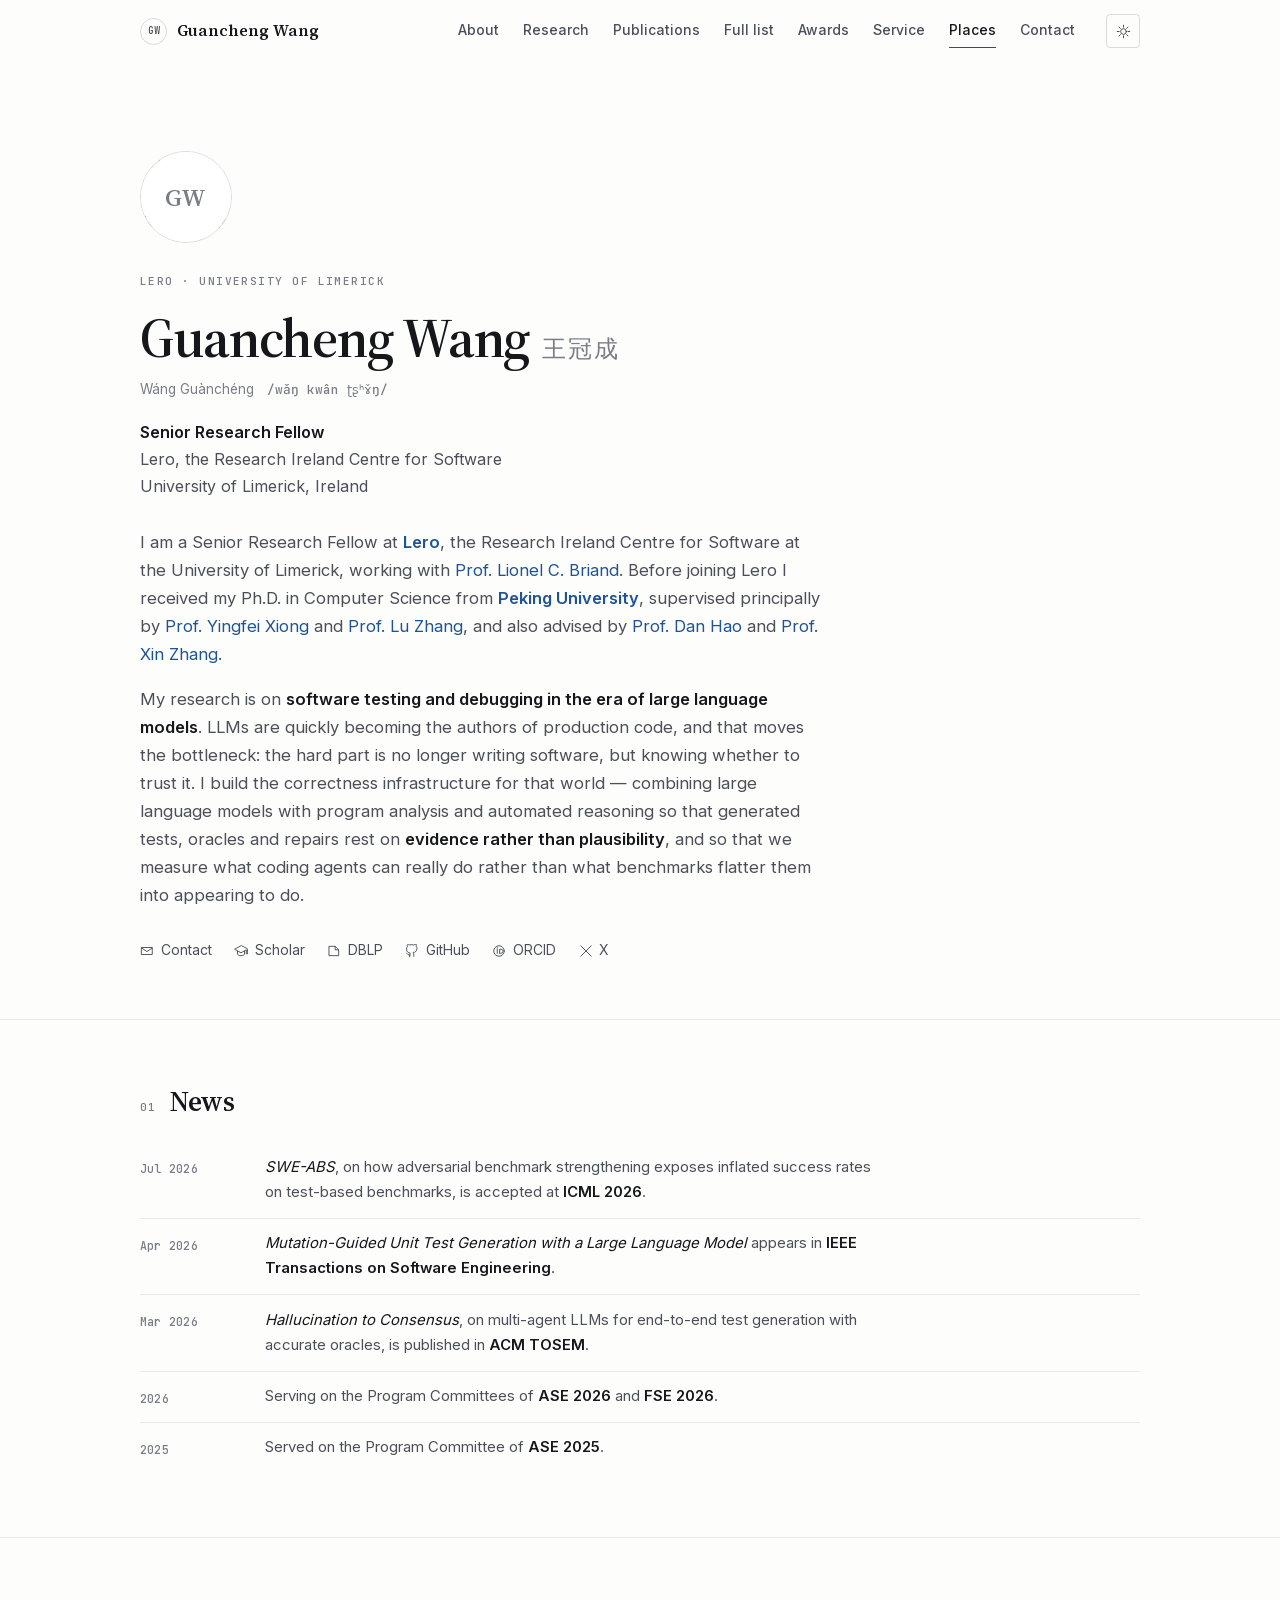
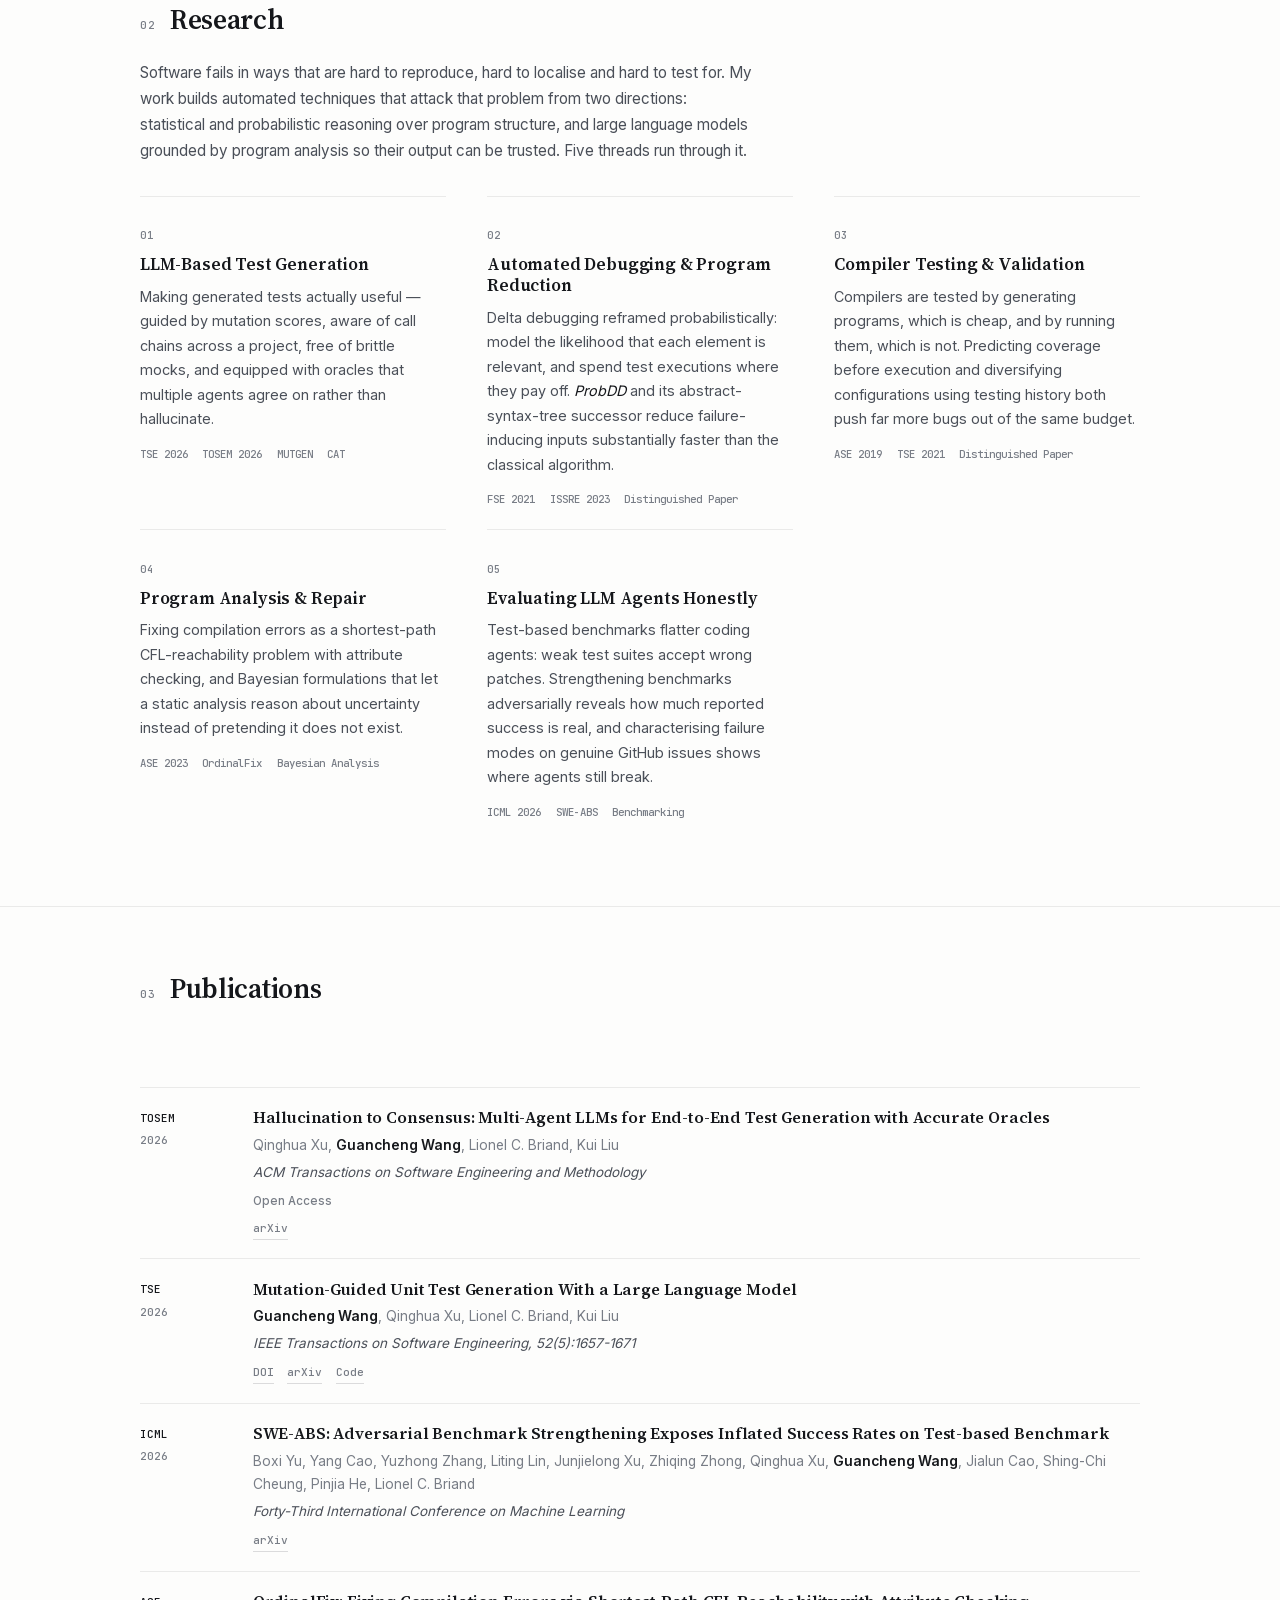
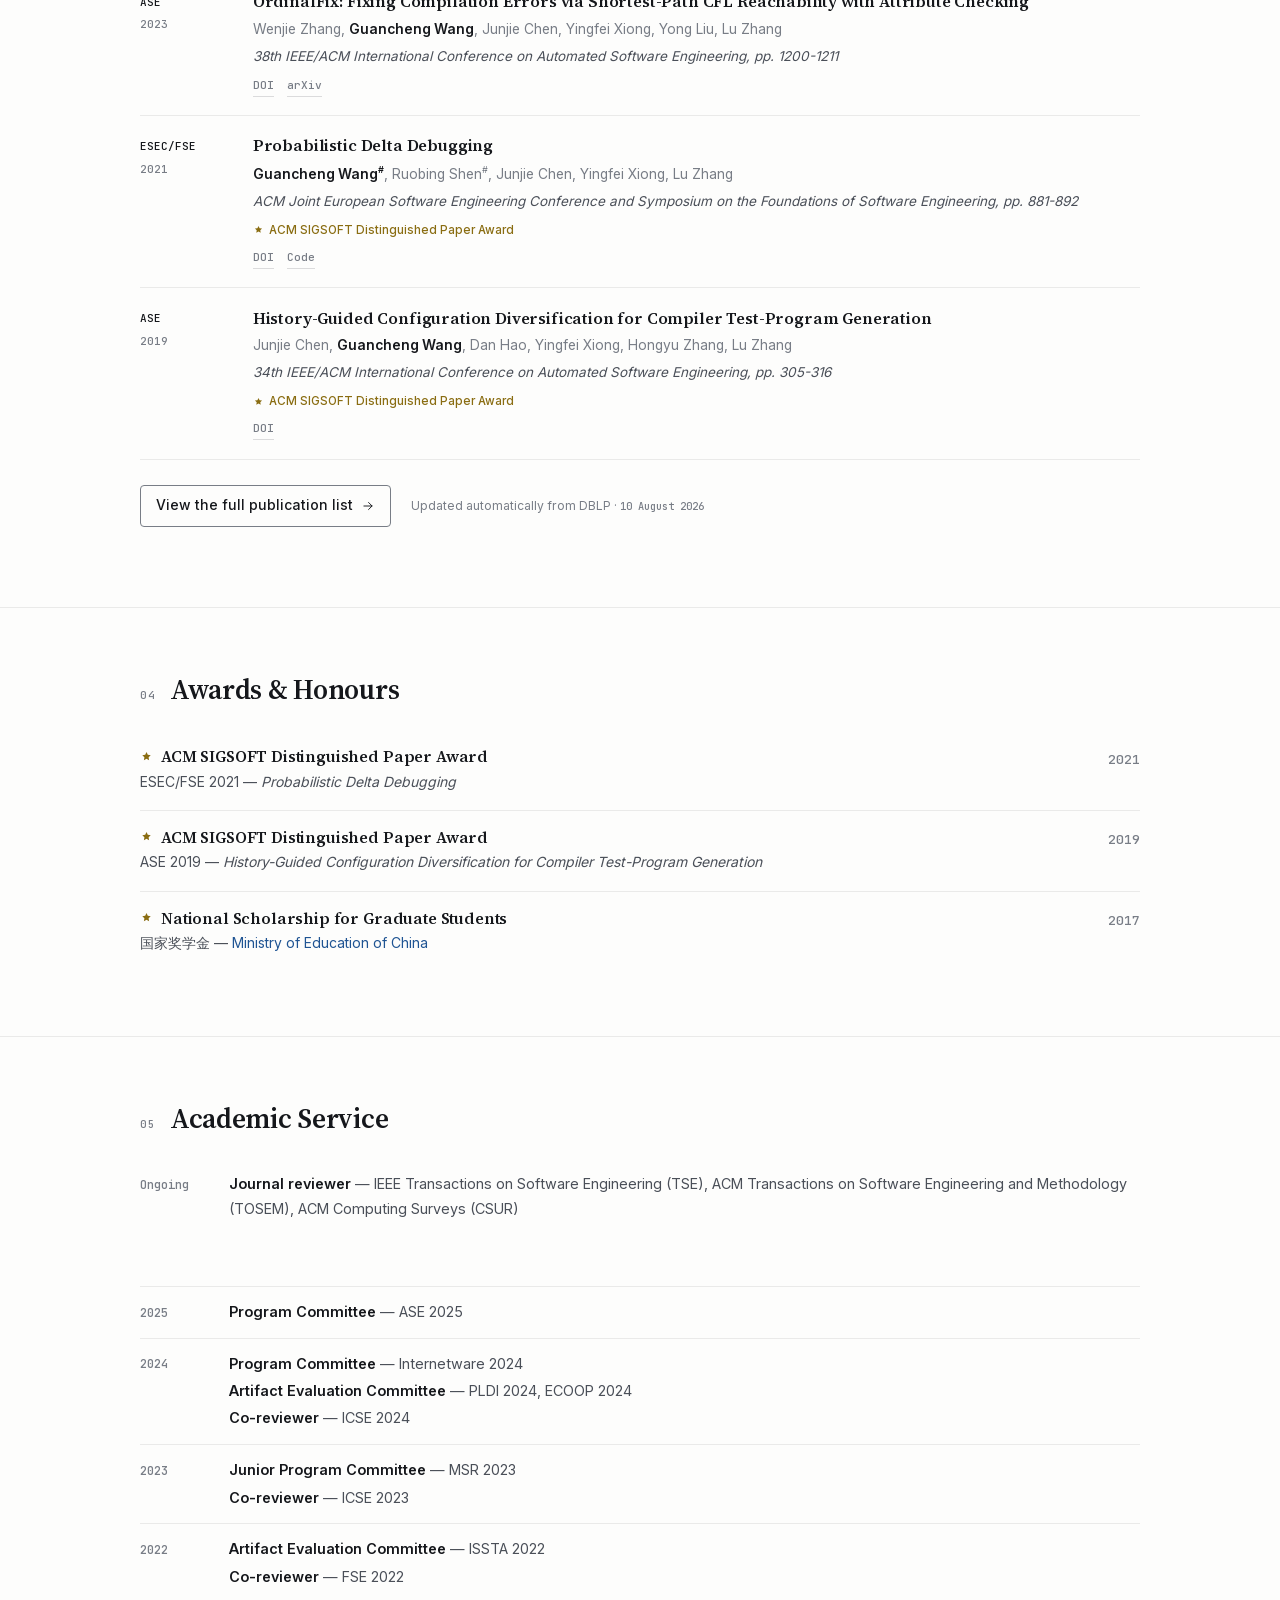
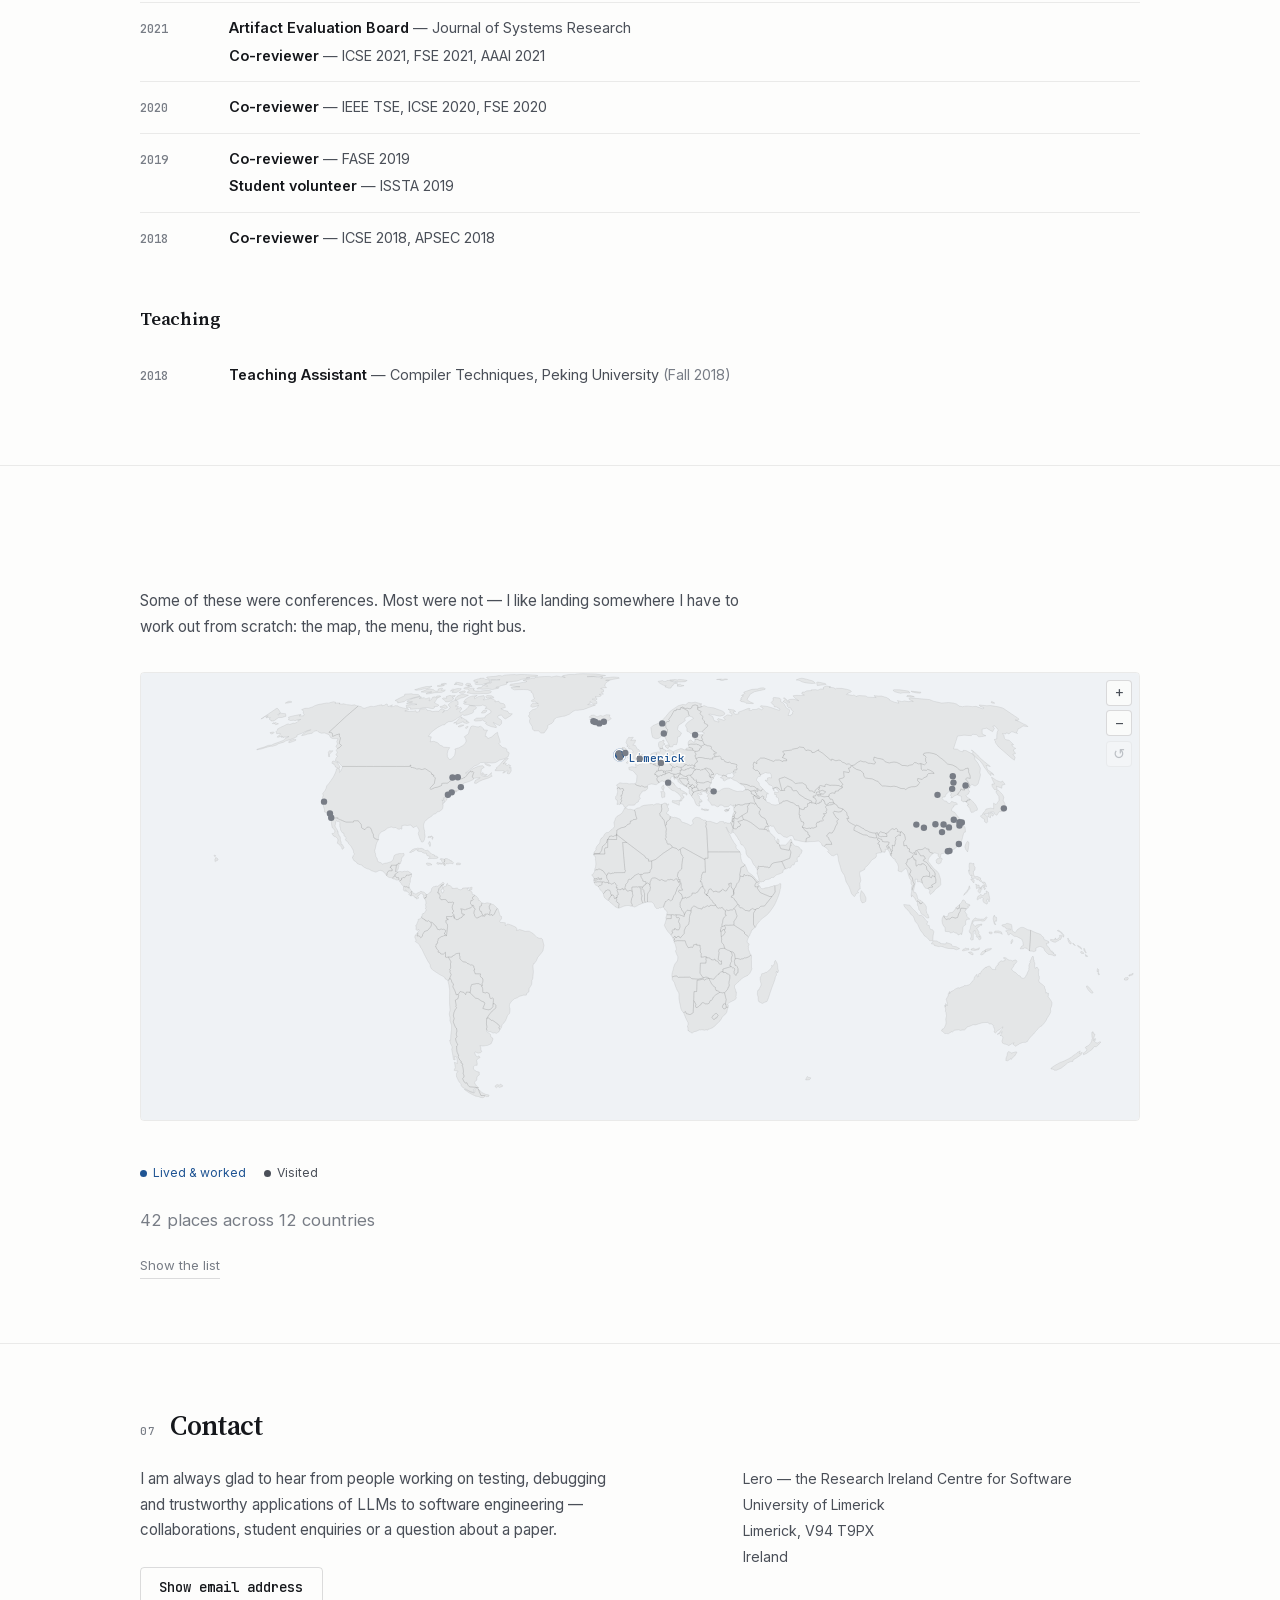
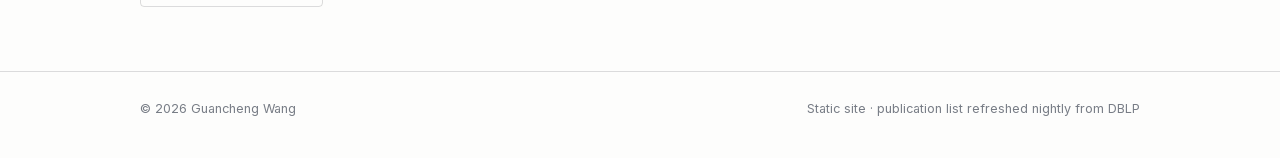
==== commit 343fbe76: "feat: reveal place names once the map is zoomed in Every pin now carries a label, hidden at world sc" ====
--- a/index.html
+++ b/index.html
@@ -396,212 +396,253 @@
         <circle class="map__halo" r="8"/>
         <circle class="map__ring" r="6"/>
         <circle class="map__dot" r="3.2"/>
-        <text class="map__label" x="10" y="3.5">Limerick</text>
+        <text class="map__label" x="9" y="3.5">Limerick</text>
         <title>Limerick, Ireland — Lero, University of Limerick</title>
       </g>
       <g class="map__pin map__pin--visited" data-place="1" data-x="485.3" data-y="88.2" transform="translate(485.3 88.2)" tabindex="0" role="img" aria-label="Dublin, Ireland">
         <circle class="map__halo" r="8"/>
         <circle class="map__dot" r="3.2"/>
+        <text class="map__label" x="9" y="3.5">Dublin</text>
         <title>Dublin, Ireland</title>
       </g>
       <g class="map__pin map__pin--visited" data-place="2" data-x="479.9" data-y="92.7" transform="translate(479.9 92.7)" tabindex="0" role="img" aria-label="Cork, Ireland">
         <circle class="map__halo" r="8"/>
         <circle class="map__dot" r="3.2"/>
+        <text class="map__label" x="9" y="3.5">Cork</text>
         <title>Cork, Ireland</title>
       </g>
       <g class="map__pin map__pin--visited" data-place="3" data-x="478.7" data-y="88.5" transform="translate(478.7 88.5)" tabindex="0" role="img" aria-label="Galway, Ireland">
         <circle class="map__halo" r="8"/>
         <circle class="map__dot" r="3.2"/>
+        <text class="map__label" x="9" y="3.5">Galway</text>
         <title>Galway, Ireland</title>
       </g>
       <g class="map__pin map__pin--visited" data-place="4" data-x="798.1" data-y="130.1" transform="translate(798.1 130.1)" tabindex="0" role="img" aria-label="Beijing, China — Peking University">
         <circle class="map__halo" r="8"/>
         <circle class="map__dot" r="3.2"/>
+        <text class="map__label" x="9" y="3.5">Beijing</text>
         <title>Beijing, China — Peking University</title>
       </g>
       <g class="map__pin map__pin--visited" data-place="5" data-x="822.5" data-y="157.8" transform="translate(822.5 157.8)" tabindex="0" role="img" aria-label="Shanghai, China">
         <circle class="map__halo" r="8"/>
         <circle class="map__dot" r="3.2"/>
+        <text class="map__label" x="9" y="3.5">Shanghai</text>
         <title>Shanghai, China</title>
       </g>
       <g class="map__pin map__pin--visited" data-place="6" data-x="820.1" data-y="160.8" transform="translate(820.1 160.8)" tabindex="0" role="img" aria-label="Hangzhou, China">
         <circle class="map__halo" r="8"/>
         <circle class="map__dot" r="3.2"/>
+        <text class="map__label" x="9" y="3.5">Hangzhou</text>
         <title>Hangzhou, China</title>
       </g>
       <g class="map__pin map__pin--visited" data-place="7" data-x="814.4" data-y="155.1" transform="translate(814.4 155.1)" tabindex="0" role="img" aria-label="Nanjing, China">
         <circle class="map__halo" r="8"/>
         <circle class="map__dot" r="3.2"/>
+        <text class="map__label" x="9" y="3.5">Nanjing</text>
         <title>Nanjing, China</title>
       </g>
       <g class="map__pin map__pin--visited" data-place="8" data-x="820.1" data-y="157.6" transform="translate(820.1 157.6)" tabindex="0" role="img" aria-label="Suzhou, China">
         <circle class="map__halo" r="8"/>
         <circle class="map__dot" r="3.2"/>
+        <text class="map__label" x="9" y="3.5">Suzhou</text>
         <title>Suzhou, China</title>
       </g>
       <g class="map__pin map__pin--visited" data-place="9" data-x="819.5" data-y="179.3" transform="translate(819.5 179.3)" tabindex="0" role="img" aria-label="Xiamen, China">
         <circle class="map__halo" r="8"/>
         <circle class="map__dot" r="3.2"/>
+        <text class="map__label" x="9" y="3.5">Xiamen</text>
         <title>Xiamen, China</title>
       </g>
       <g class="map__pin map__pin--visited" data-place="10" data-x="776.9" data-y="159.9" transform="translate(776.9 159.9)" tabindex="0" role="img" aria-label="Chengdu, China">
         <circle class="map__halo" r="8"/>
         <circle class="map__dot" r="3.2"/>
+        <text class="map__label" x="9" y="3.5">Chengdu</text>
         <title>Chengdu, China</title>
       </g>
       <g class="map__pin map__pin--visited" data-place="11" data-x="784.5" data-y="163.1" transform="translate(784.5 163.1)" tabindex="0" role="img" aria-label="Chongqing, China">
         <circle class="map__halo" r="8"/>
         <circle class="map__dot" r="3.2"/>
+        <text class="map__label" x="9" y="3.5">Chongqing</text>
         <title>Chongqing, China</title>
       </g>
       <g class="map__pin map__pin--visited" data-place="12" data-x="804.2" data-y="159.8" transform="translate(804.2 159.8)" tabindex="0" role="img" aria-label="Wuhan, China">
         <circle class="map__halo" r="8"/>
         <circle class="map__dot" r="3.2"/>
+        <text class="map__label" x="9" y="3.5">Wuhan</text>
         <title>Wuhan, China</title>
       </g>
       <g class="map__pin map__pin--visited" data-place="13" data-x="802.6" data-y="167.4" transform="translate(802.6 167.4)" tabindex="0" role="img" aria-label="Changsha, China">
         <circle class="map__halo" r="8"/>
         <circle class="map__dot" r="3.2"/>
+        <text class="map__label" x="9" y="3.5">Changsha</text>
         <title>Changsha, China</title>
       </g>
       <g class="map__pin map__pin--visited" data-place="14" data-x="796.0" data-y="159.5" transform="translate(796.0 159.5)" tabindex="0" role="img" aria-label="Yichang, China">
         <circle class="map__halo" r="8"/>
         <circle class="map__dot" r="3.2"/>
+        <text class="map__label" x="9" y="3.5">Yichang</text>
         <title>Yichang, China</title>
       </g>
       <g class="map__pin map__pin--visited" data-place="15" data-x="809.6" data-y="162.7" transform="translate(809.6 162.7)" tabindex="0" role="img" aria-label="Jiujiang, China">
         <circle class="map__halo" r="8"/>
         <circle class="map__dot" r="3.2"/>
+        <text class="map__label" x="9" y="3.5">Jiujiang</text>
         <title>Jiujiang, China</title>
       </g>
       <g class="map__pin map__pin--visited" data-place="16" data-x="814.1" data-y="117.8" transform="translate(814.1 117.8)" tabindex="0" role="img" aria-label="Changchun, China">
         <circle class="map__halo" r="8"/>
         <circle class="map__dot" r="3.2"/>
+        <text class="map__label" x="9" y="3.5">Changchun</text>
         <title>Changchun, China</title>
       </g>
       <g class="map__pin map__pin--visited" data-place="17" data-x="813.4" data-y="111.5" transform="translate(813.4 111.5)" tabindex="0" role="img" aria-label="Harbin, China">
         <circle class="map__halo" r="8"/>
         <circle class="map__dot" r="3.2"/>
+        <text class="map__label" x="9" y="3.5">Harbin</text>
         <title>Harbin, China</title>
       </g>
       <g class="map__pin map__pin--visited" data-place="18" data-x="812.8" data-y="124.1" transform="translate(812.8 124.1)" tabindex="0" role="img" aria-label="Shenyang, China">
         <circle class="map__halo" r="8"/>
         <circle class="map__dot" r="3.2"/>
+        <text class="map__label" x="9" y="3.5">Shenyang</text>
         <title>Shenyang, China</title>
       </g>
       <g class="map__pin map__pin--visited" data-place="19" data-x="826.2" data-y="120.7" transform="translate(826.2 120.7)" tabindex="0" role="img" aria-label="Yanji, China — Yanbian">
         <circle class="map__halo" r="8"/>
         <circle class="map__dot" r="3.2"/>
+        <text class="map__label" x="9" y="3.5">Yanji</text>
         <title>Yanji, China — Yanbian</title>
       </g>
       <g class="map__pin map__pin--visited" data-place="20" data-x="810.1" data-y="186.2" transform="translate(810.1 186.2)" tabindex="0" role="img" aria-label="Hong Kong, China">
         <circle class="map__halo" r="8"/>
         <circle class="map__dot" r="3.2"/>
+        <text class="map__label" x="9" y="3.5">Hong Kong</text>
         <title>Hong Kong, China</title>
       </g>
       <g class="map__pin map__pin--visited" data-place="21" data-x="808.5" data-y="186.6" transform="translate(808.5 186.6)" tabindex="0" role="img" aria-label="Macau, China">
         <circle class="map__halo" r="8"/>
         <circle class="map__dot" r="3.2"/>
+        <text class="map__label" x="9" y="3.5">Macau</text>
         <title>Macau, China</title>
       </g>
       <g class="map__pin map__pin--visited" data-place="22" data-x="311.3" data-y="127.6" transform="translate(311.3 127.6)" tabindex="0" role="img" aria-label="New York, United States">
         <circle class="map__halo" r="8"/>
         <circle class="map__dot" r="3.2"/>
+        <text class="map__label" x="9" y="3.5">New York</text>
         <title>New York, United States</title>
       </g>
       <g class="map__pin map__pin--visited" data-place="23" data-x="320.5" data-y="122.4" transform="translate(320.5 122.4)" tabindex="0" role="img" aria-label="Boston, United States">
         <circle class="map__halo" r="8"/>
         <circle class="map__dot" r="3.2"/>
+        <text class="map__label" x="9" y="3.5">Boston</text>
         <title>Boston, United States</title>
       </g>
       <g class="map__pin map__pin--visited" data-place="24" data-x="307.5" data-y="130.0" transform="translate(307.5 130.0)" tabindex="0" role="img" aria-label="Philadelphia, United States">
         <circle class="map__halo" r="8"/>
         <circle class="map__dot" r="3.2"/>
+        <text class="map__label" x="9" y="3.5">Philadelphia</text>
         <title>Philadelphia, United States</title>
       </g>
       <g class="map__pin map__pin--visited" data-place="25" data-x="183.4" data-y="136.9" transform="translate(183.4 136.9)" tabindex="0" role="img" aria-label="San Francisco, United States">
         <circle class="map__halo" r="8"/>
         <circle class="map__dot" r="3.2"/>
+        <text class="map__label" x="9" y="3.5">San Francisco</text>
         <title>San Francisco, United States</title>
       </g>
       <g class="map__pin map__pin--visited" data-place="26" data-x="189.3" data-y="148.8" transform="translate(189.3 148.8)" tabindex="0" role="img" aria-label="Los Angeles, United States">
         <circle class="map__halo" r="8"/>
         <circle class="map__dot" r="3.2"/>
+        <text class="map__label" x="9" y="3.5">Los Angeles</text>
         <title>Los Angeles, United States</title>
       </g>
       <g class="map__pin map__pin--visited" data-place="27" data-x="190.6" data-y="153.0" transform="translate(190.6 153.0)" tabindex="0" role="img" aria-label="San Diego, United States">
         <circle class="map__halo" r="8"/>
         <circle class="map__dot" r="3.2"/>
+        <text class="map__label" x="9" y="3.5">San Diego</text>
         <title>San Diego, United States</title>
       </g>
       <g class="map__pin map__pin--visited" data-place="28" data-x="453.3" data-y="56.4" transform="translate(453.3 56.4)" tabindex="0" role="img" aria-label="Reykjavík, Iceland">
         <circle class="map__halo" r="8"/>
         <circle class="map__dot" r="3.2"/>
+        <text class="map__label" x="9" y="3.5">Reykjavík</text>
         <title>Reykjavík, Iceland</title>
       </g>
       <g class="map__pin map__pin--visited" data-place="29" data-x="455.2" data-y="57.1" transform="translate(455.2 57.1)" tabindex="0" role="img" aria-label="Selfoss, Iceland">
         <circle class="map__halo" r="8"/>
         <circle class="map__dot" r="3.2"/>
+        <text class="map__label" x="9" y="3.5">Selfoss</text>
         <title>Selfoss, Iceland</title>
       </g>
       <g class="map__pin map__pin--visited" data-place="30" data-x="459.2" data-y="58.5" transform="translate(459.2 58.5)" tabindex="0" role="img" aria-label="Vík, Iceland">
         <circle class="map__halo" r="8"/>
         <circle class="map__dot" r="3.2"/>
+        <text class="map__label" x="9" y="3.5">Vík</text>
         <title>Vík, Iceland</title>
       </g>
       <g class="map__pin map__pin--visited" data-place="31" data-x="463.8" data-y="56.8" transform="translate(463.8 56.8)" tabindex="0" role="img" aria-label="Skaftafell, Iceland">
         <circle class="map__halo" r="8"/>
         <circle class="map__dot" r="3.2"/>
+        <text class="map__label" x="9" y="3.5">Skaftafell</text>
         <title>Skaftafell, Iceland</title>
       </g>
       <g class="map__pin map__pin--visited" data-place="32" data-x="312.1" data-y="112.7" transform="translate(312.1 112.7)" tabindex="0" role="img" aria-label="Ottawa, Canada">
         <circle class="map__halo" r="8"/>
         <circle class="map__dot" r="3.2"/>
+        <text class="map__label" x="9" y="3.5">Ottawa</text>
         <title>Ottawa, Canada</title>
       </g>
       <g class="map__pin map__pin--visited" data-place="33" data-x="317.4" data-y="112.5" transform="translate(317.4 112.5)" tabindex="0" role="img" aria-label="Montréal, Canada">
         <circle class="map__halo" r="8"/>
         <circle class="map__dot" r="3.2"/>
+        <text class="map__label" x="9" y="3.5">Montréal</text>
         <title>Montréal, Canada</title>
       </g>
       <g class="map__pin map__pin--visited" data-place="34" data-x="523.9" data-y="68.6" transform="translate(523.9 68.6)" tabindex="0" role="img" aria-label="Oslo, Norway">
         <circle class="map__halo" r="8"/>
         <circle class="map__dot" r="3.2"/>
+        <text class="map__label" x="9" y="3.5">Oslo</text>
         <title>Oslo, Norway</title>
       </g>
       <g class="map__pin map__pin--visited" data-place="35" data-x="522.3" data-y="58.5" transform="translate(522.3 58.5)" tabindex="0" role="img" aria-label="Trondheim, Norway">
         <circle class="map__halo" r="8"/>
         <circle class="map__dot" r="3.2"/>
+        <text class="map__label" x="9" y="3.5">Trondheim</text>
         <title>Trondheim, Norway</title>
       </g>
       <g class="map__pin map__pin--visited" data-place="36" data-x="499.7" data-y="93.9" transform="translate(499.7 93.9)" tabindex="0" role="img" aria-label="London, United Kingdom">
         <circle class="map__halo" r="8"/>
         <circle class="map__dot" r="3.2"/>
+        <text class="map__label" x="9" y="3.5">London</text>
         <title>London, United Kingdom</title>
       </g>
       <g class="map__pin map__pin--visited" data-place="37" data-x="528.2" data-y="117.9" transform="translate(528.2 117.9)" tabindex="0" role="img" aria-label="Florence, Italy">
         <circle class="map__halo" r="8"/>
         <circle class="map__dot" r="3.2"/>
+        <text class="map__label" x="9" y="3.5">Florence</text>
         <title>Florence, Italy</title>
       </g>
       <g class="map__pin map__pin--visited" data-place="38" data-x="520.9" data-y="98.1" transform="translate(520.9 98.1)" tabindex="0" role="img" aria-label="Frankfurt, Germany">
         <circle class="map__halo" r="8"/>
         <circle class="map__dot" r="3.2"/>
+        <text class="map__label" x="9" y="3.5">Frankfurt</text>
         <title>Frankfurt, Germany</title>
       </g>
       <g class="map__pin map__pin--visited" data-place="39" data-x="555.2" data-y="70.0" transform="translate(555.2 70.0)" tabindex="0" role="img" aria-label="Tallinn, Estonia">
         <circle class="map__halo" r="8"/>
         <circle class="map__dot" r="3.2"/>
+        <text class="map__label" x="9" y="3.5">Tallinn</text>
         <title>Tallinn, Estonia</title>
       </g>
       <g class="map__pin map__pin--visited" data-place="40" data-x="573.8" data-y="126.6" transform="translate(573.8 126.6)" tabindex="0" role="img" aria-label="Istanbul, Türkiye">
         <circle class="map__halo" r="8"/>
         <circle class="map__dot" r="3.2"/>
+        <text class="map__label" x="9" y="3.5">Istanbul</text>
         <title>Istanbul, Türkiye</title>
       </g>
       <g class="map__pin map__pin--visited" data-place="41" data-x="864.6" data-y="143.6" transform="translate(864.6 143.6)" tabindex="0" role="img" aria-label="Tokyo, Japan">
         <circle class="map__halo" r="8"/>
         <circle class="map__dot" r="3.2"/>
+        <text class="map__label" x="9" y="3.5">Tokyo</text>
         <title>Tokyo, Japan</title>
       </g>
       </svg>
--- a/assets/css/style.css
+++ b/assets/css/style.css
@@ -525,13 +525,22 @@
 .places-toggle[open] summary { margin-bottom: 1rem; }
 .places-toggle[open] summary::after { content: ' ×'; }
 
-/* Only the work location is labelled on the map itself — one label reads as
-   emphasis, forty-two would be a mess. */
+/* Place names. Hidden at world scale — forty-two labels would be a mess — and
+   revealed once zoomed in, subject to the collision test in main.js. The work
+   location is always labelled. */
 .map__label {
-  font-family: var(--mono); font-size: 11px; font-weight: 500;
-  fill: var(--accent); dominant-baseline: middle;
+  font-family: var(--mono); font-size: 10px; font-weight: 500;
+  fill: var(--text-dim); dominant-baseline: middle; pointer-events: none;
   paint-order: stroke; stroke: var(--bg); stroke-width: 3px; stroke-linejoin: round;
-}
+  opacity: 0; transition: opacity .2s;
+}
+.map__label.is-shown { opacity: 1; }
+.map__pin--work .map__label {
+  font-size: 11px; fill: var(--accent); opacity: 1;
+}
+.map__pin:hover .map__label,
+.map__pin:focus .map__label,
+.map__pin.is-active .map__label { opacity: 1; fill: var(--accent); }
 
 /* Pan and zoom, contained entirely within the map frame. */
 .map { position: relative; }
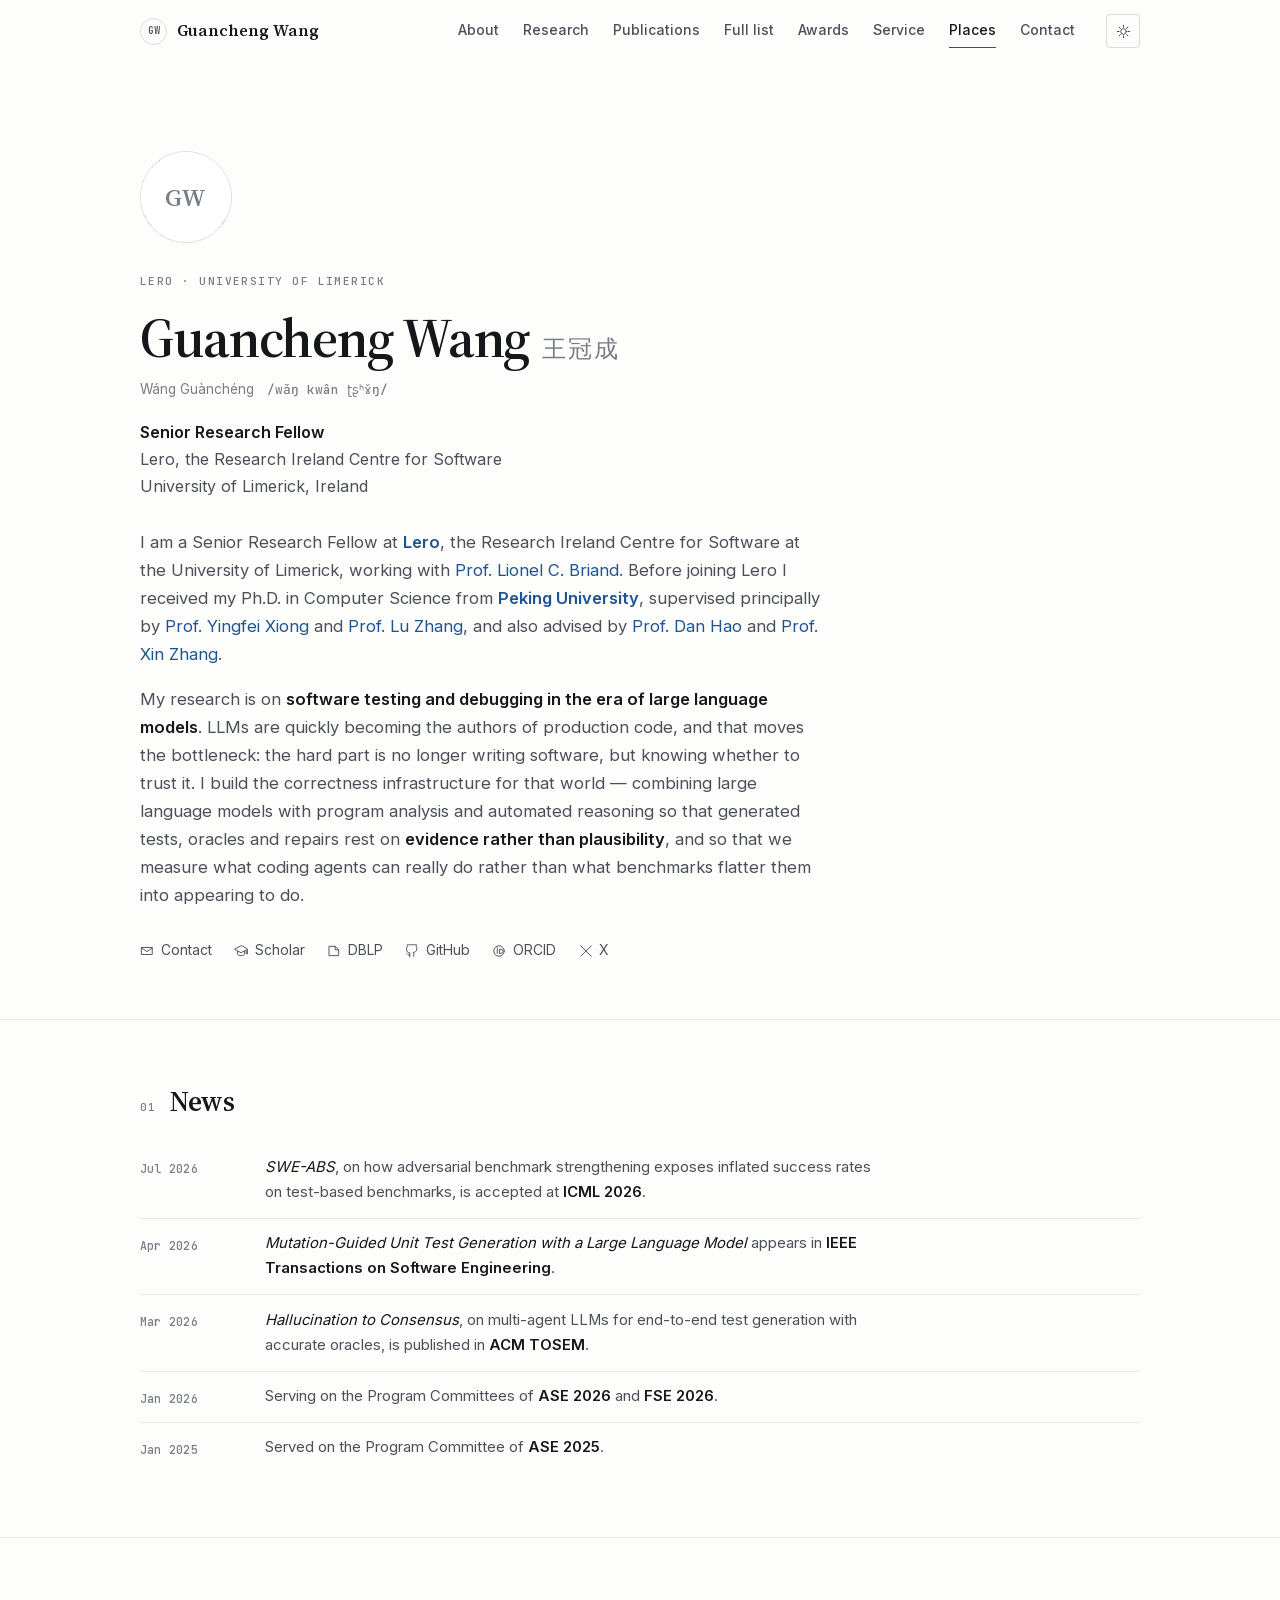
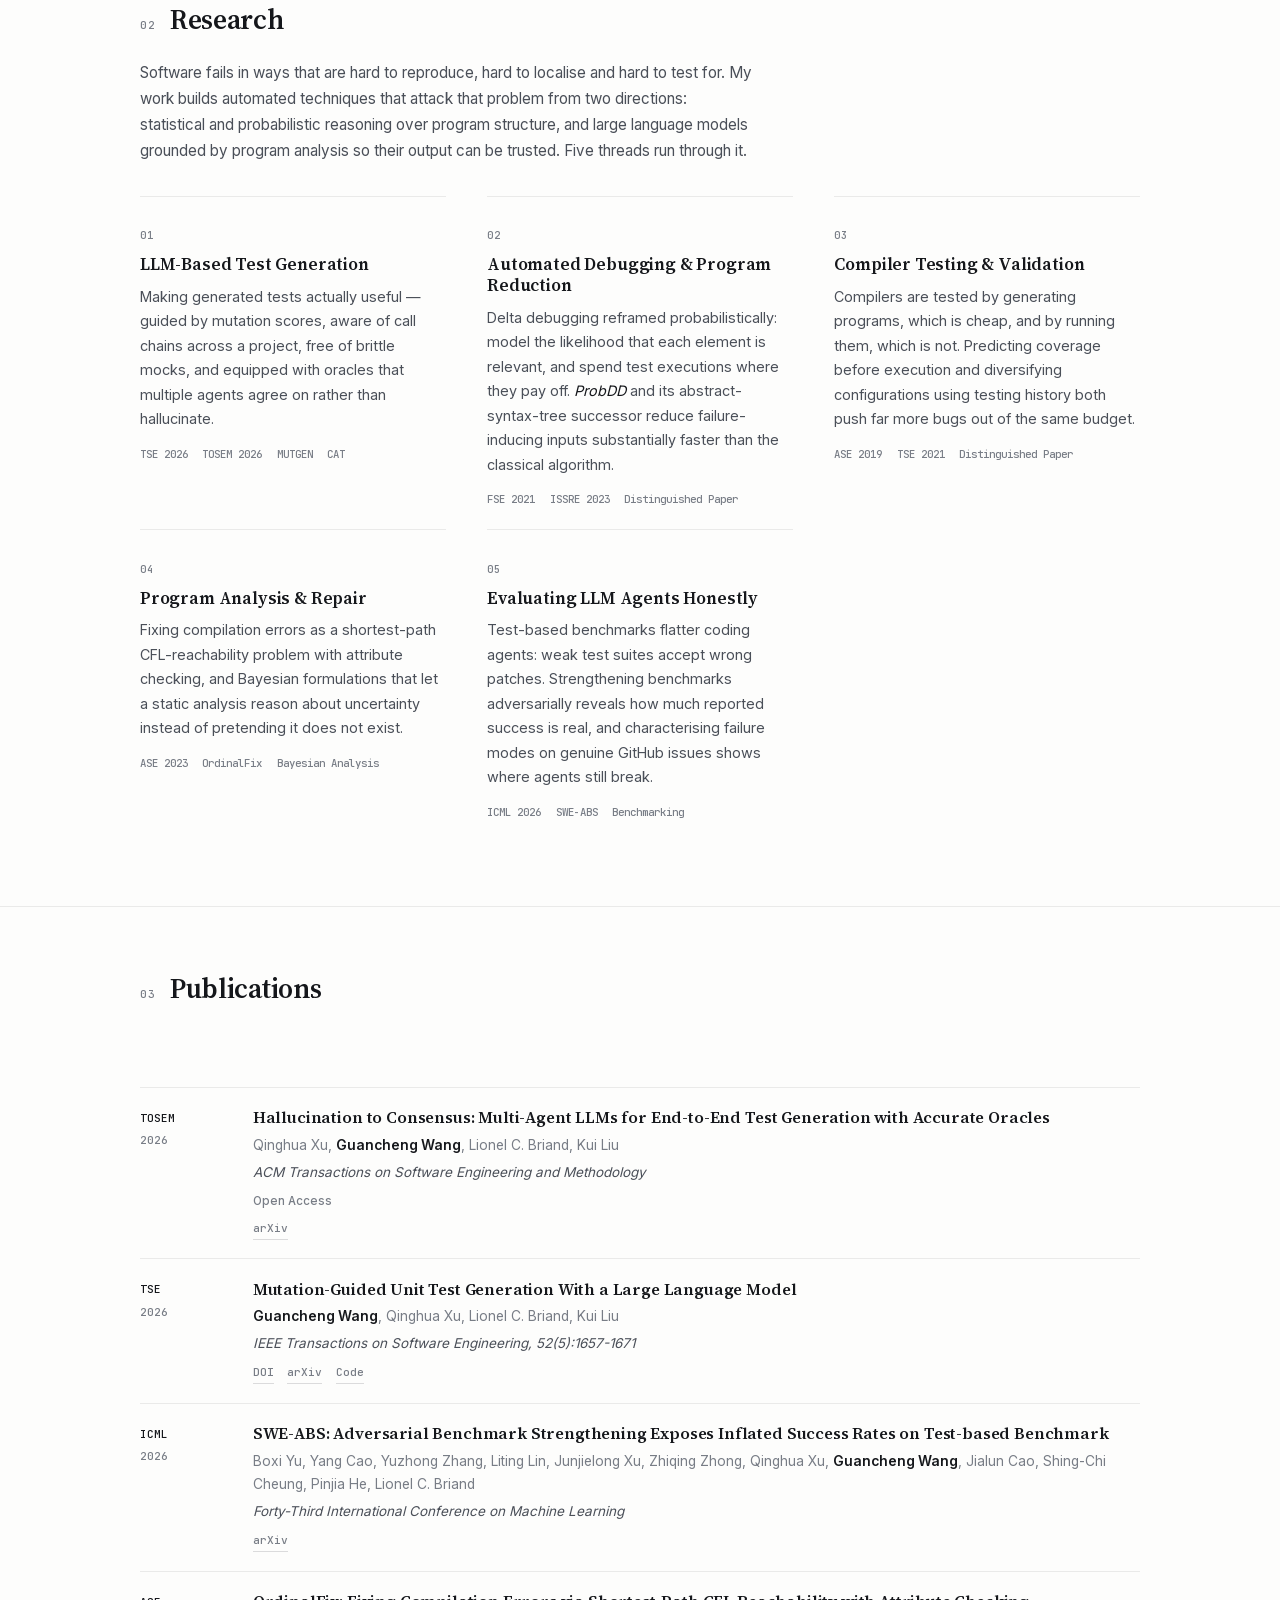
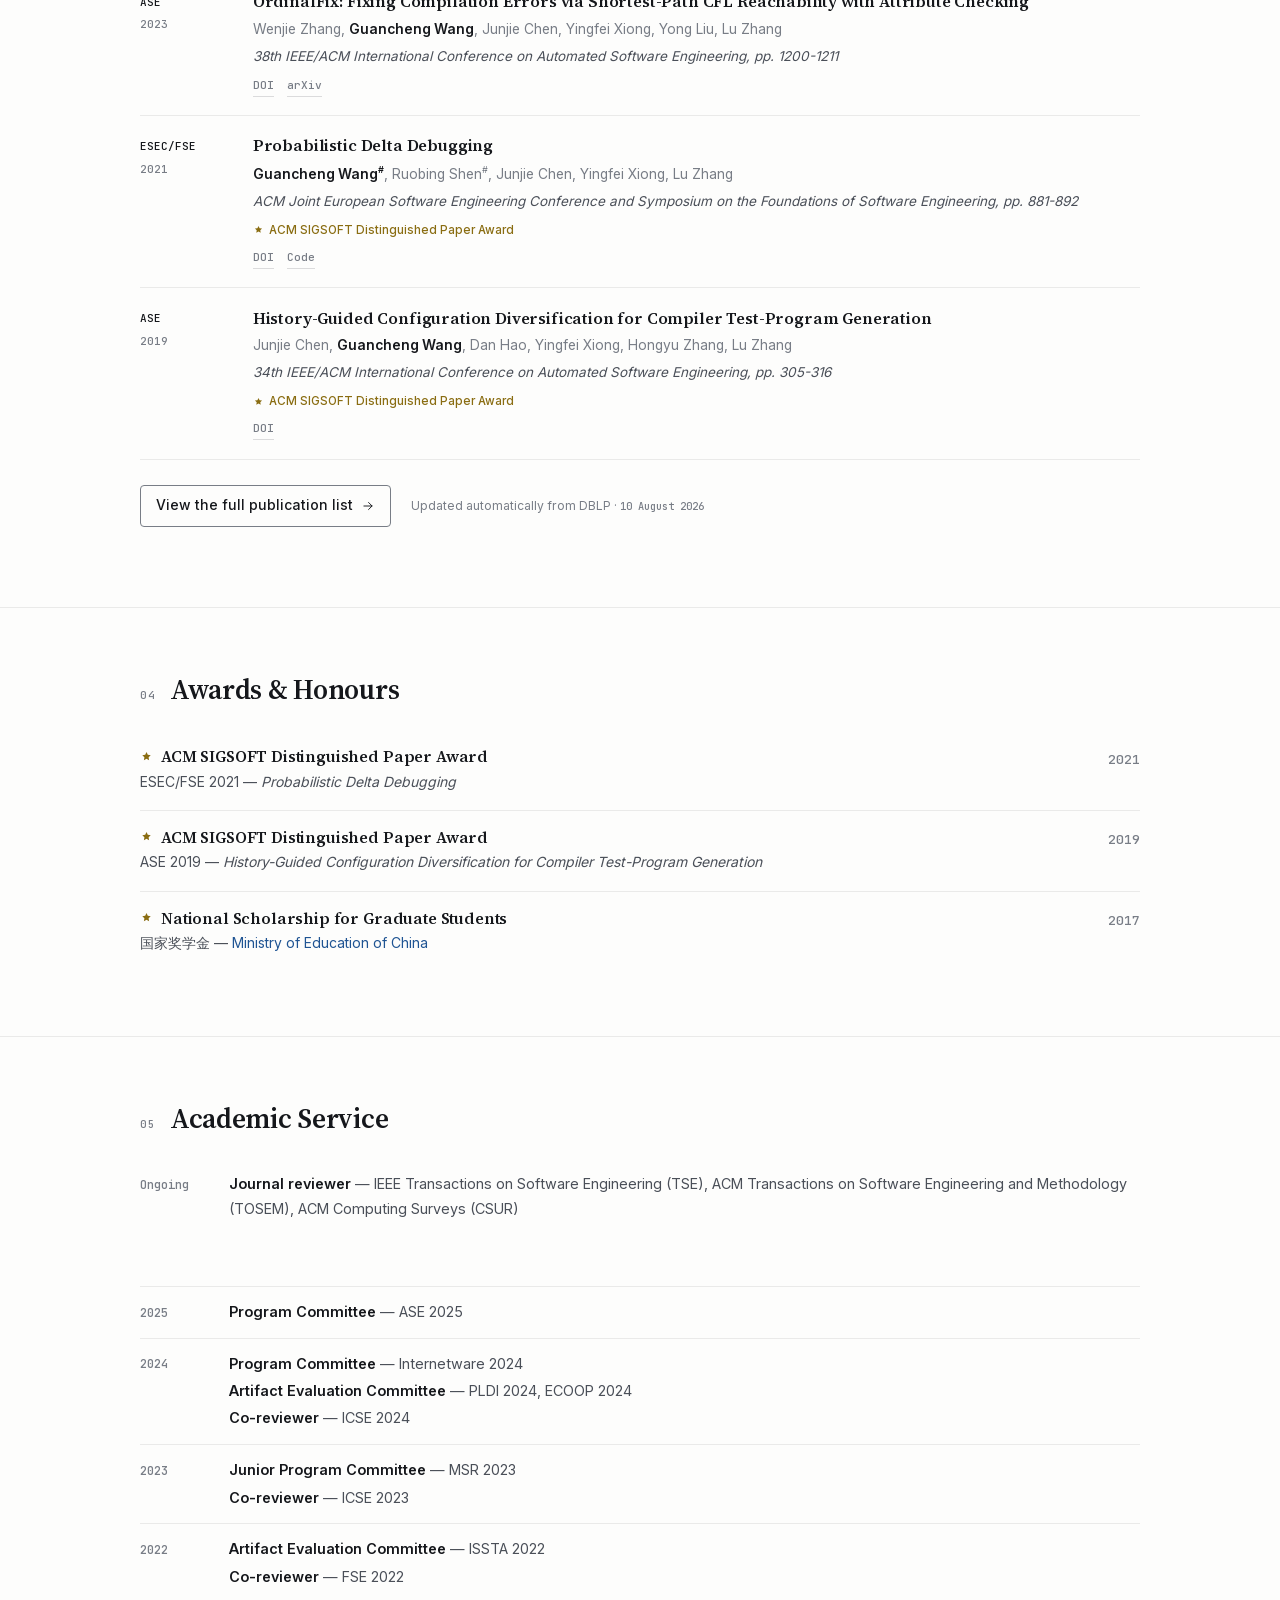
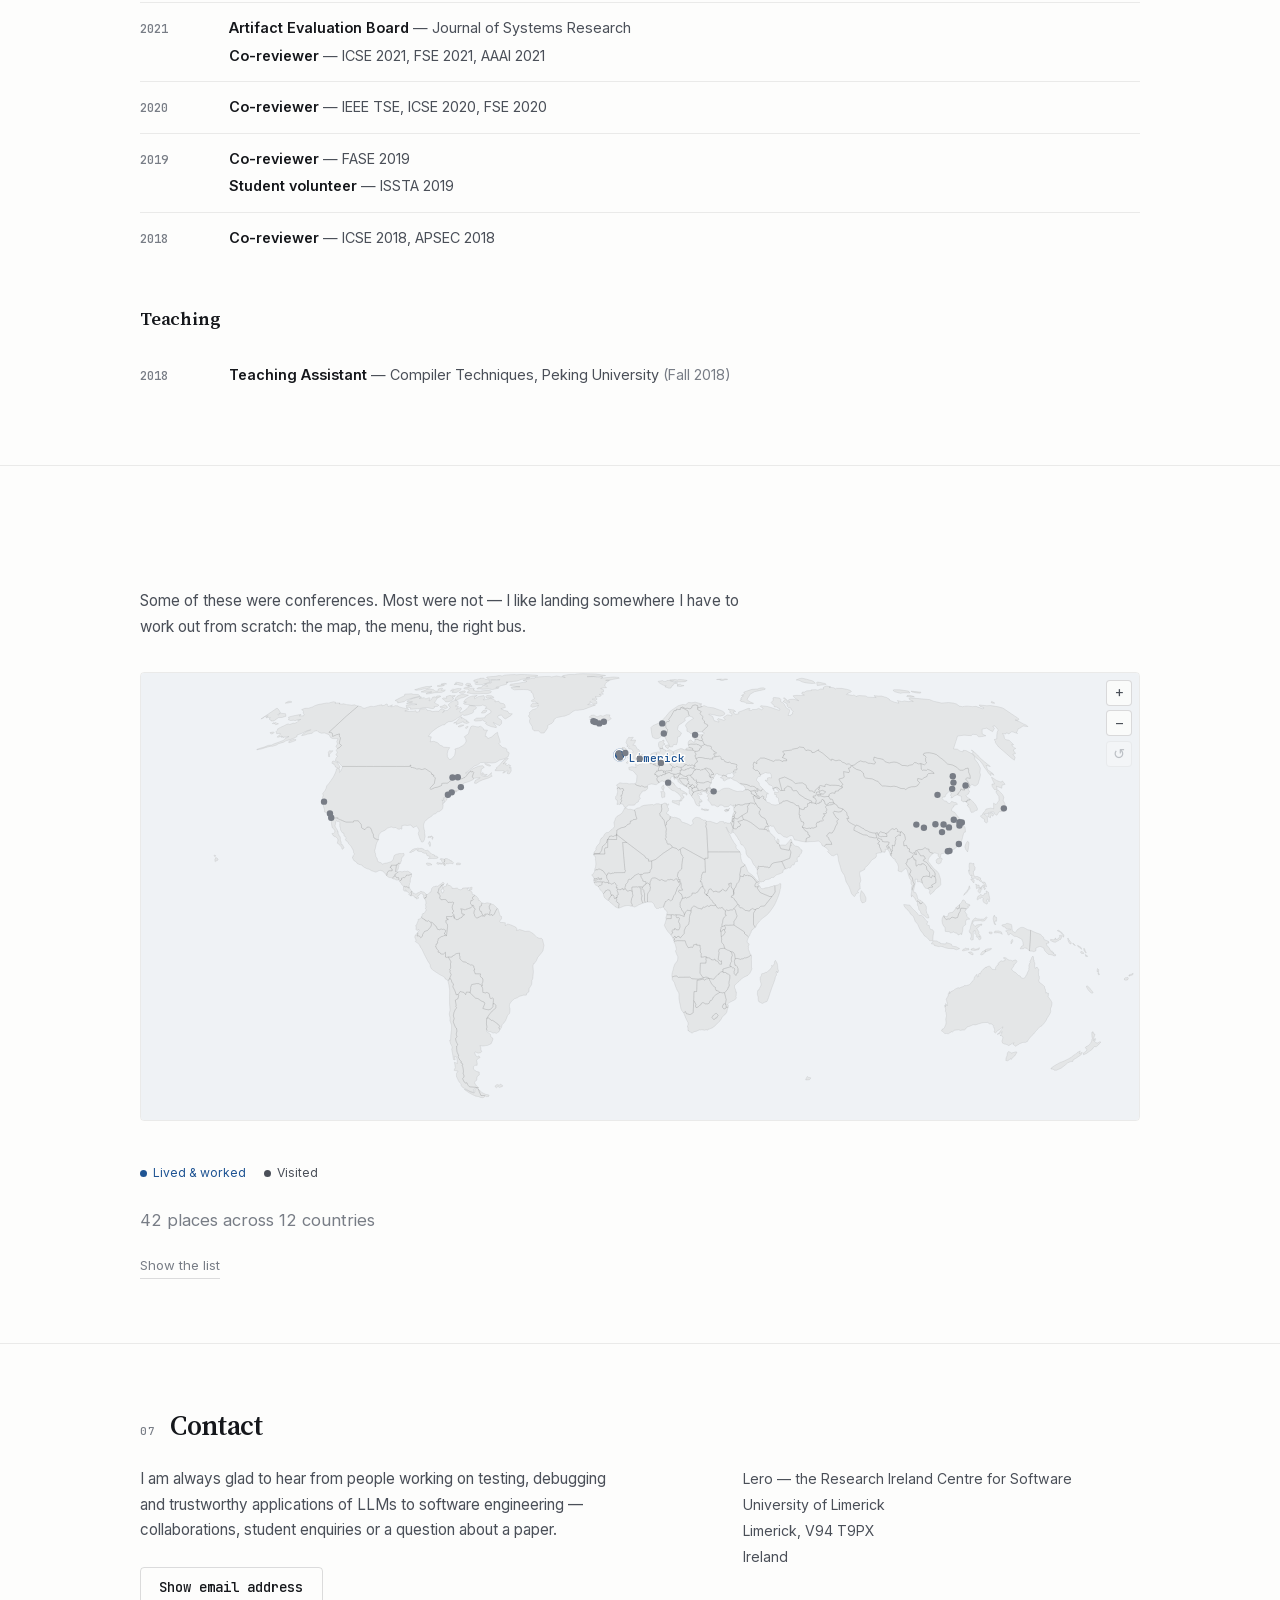
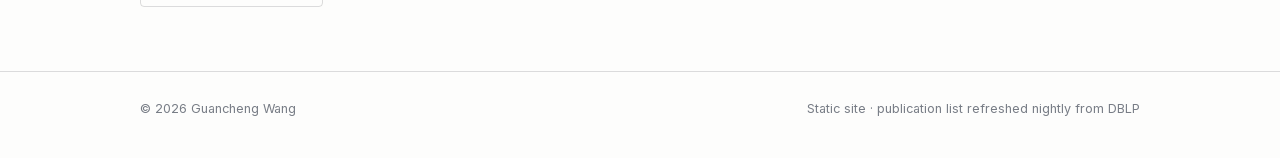
==== commit 662f9c90: "feat: make the site maintainable — auto news, easier selection, one command Publications already ref" ====
--- a/index.html
+++ b/index.html
@@ -134,31 +134,14 @@
 <section class="section" id="about">
   <div class="wrap">
     <h2 class="section__title reveal"><span class="section__num">01</span>News</h2>
-    <!-- Add a new item by copying one <li> block. Newest first. -->
     <ul class="news reveal">
-      <li class="news__item">
-        <time class="news__date">Jul 2026</time>
-        <p><em>SWE-ABS</em>, on how adversarial benchmark strengthening exposes inflated success rates on
-        test-based benchmarks, is accepted at <strong>ICML 2026</strong>.</p>
-      </li>
-      <li class="news__item">
-        <time class="news__date">Apr 2026</time>
-        <p><em>Mutation-Guided Unit Test Generation with a Large Language Model</em> appears in
-        <strong>IEEE Transactions on Software Engineering</strong>.</p>
-      </li>
-      <li class="news__item">
-        <time class="news__date">Mar 2026</time>
-        <p><em>Hallucination to Consensus</em>, on multi-agent LLMs for end-to-end test generation with accurate
-        oracles, is published in <strong>ACM TOSEM</strong>.</p>
-      </li>
-      <li class="news__item">
-        <time class="news__date">2026</time>
-        <p>Serving on the Program Committees of <strong>ASE 2026</strong> and <strong>FSE 2026</strong>.</p>
-      </li>
-      <li class="news__item">
-        <time class="news__date">2025</time>
-        <p>Served on the Program Committee of <strong>ASE 2025</strong>.</p>
-      </li>
+<!-- NEWS:START -->
+        <li class="news__item"><time class="news__date">Jul 2026</time><p><em>SWE-ABS</em>, on how adversarial benchmark strengthening exposes inflated success rates on test-based benchmarks, is accepted at <strong>ICML 2026</strong>.</p></li>
+        <li class="news__item"><time class="news__date">Apr 2026</time><p><em>Mutation-Guided Unit Test Generation with a Large Language Model</em> appears in <strong>IEEE Transactions on Software Engineering</strong>.</p></li>
+        <li class="news__item"><time class="news__date">Mar 2026</time><p><em>Hallucination to Consensus</em>, on multi-agent LLMs for end-to-end test generation with accurate oracles, is published in <strong>ACM TOSEM</strong>.</p></li>
+        <li class="news__item"><time class="news__date">Jan 2026</time><p>Serving on the Program Committees of <strong>ASE 2026</strong> and <strong>FSE 2026</strong>.</p></li>
+        <li class="news__item"><time class="news__date">Jan 2025</time><p>Served on the Program Committee of <strong>ASE 2025</strong>.</p></li>
+        <!-- NEWS:END -->
     </ul>
   </div>
 </section>
@@ -301,7 +284,7 @@
         View the full publication list
         <svg viewBox="0 0 24 24" aria-hidden="true"><path d="M5 12h14M13 6l6 6-6 6"/></svg>
       </a>
-      <span class="publist__stamp">Updated automatically from DBLP · <span class="updated"><!-- UPDATED:START --><time datetime="2026-08-10T14:28:16Z">10 August 2026</time><!-- UPDATED:END --></span></span>
+      <span class="publist__stamp">Updated automatically from DBLP · <span class="updated"><!-- UPDATED:START --><time datetime="2026-08-10T15:36:33Z">10 August 2026</time><!-- UPDATED:END --></span></span>
     </p>
   </div>
 </section>
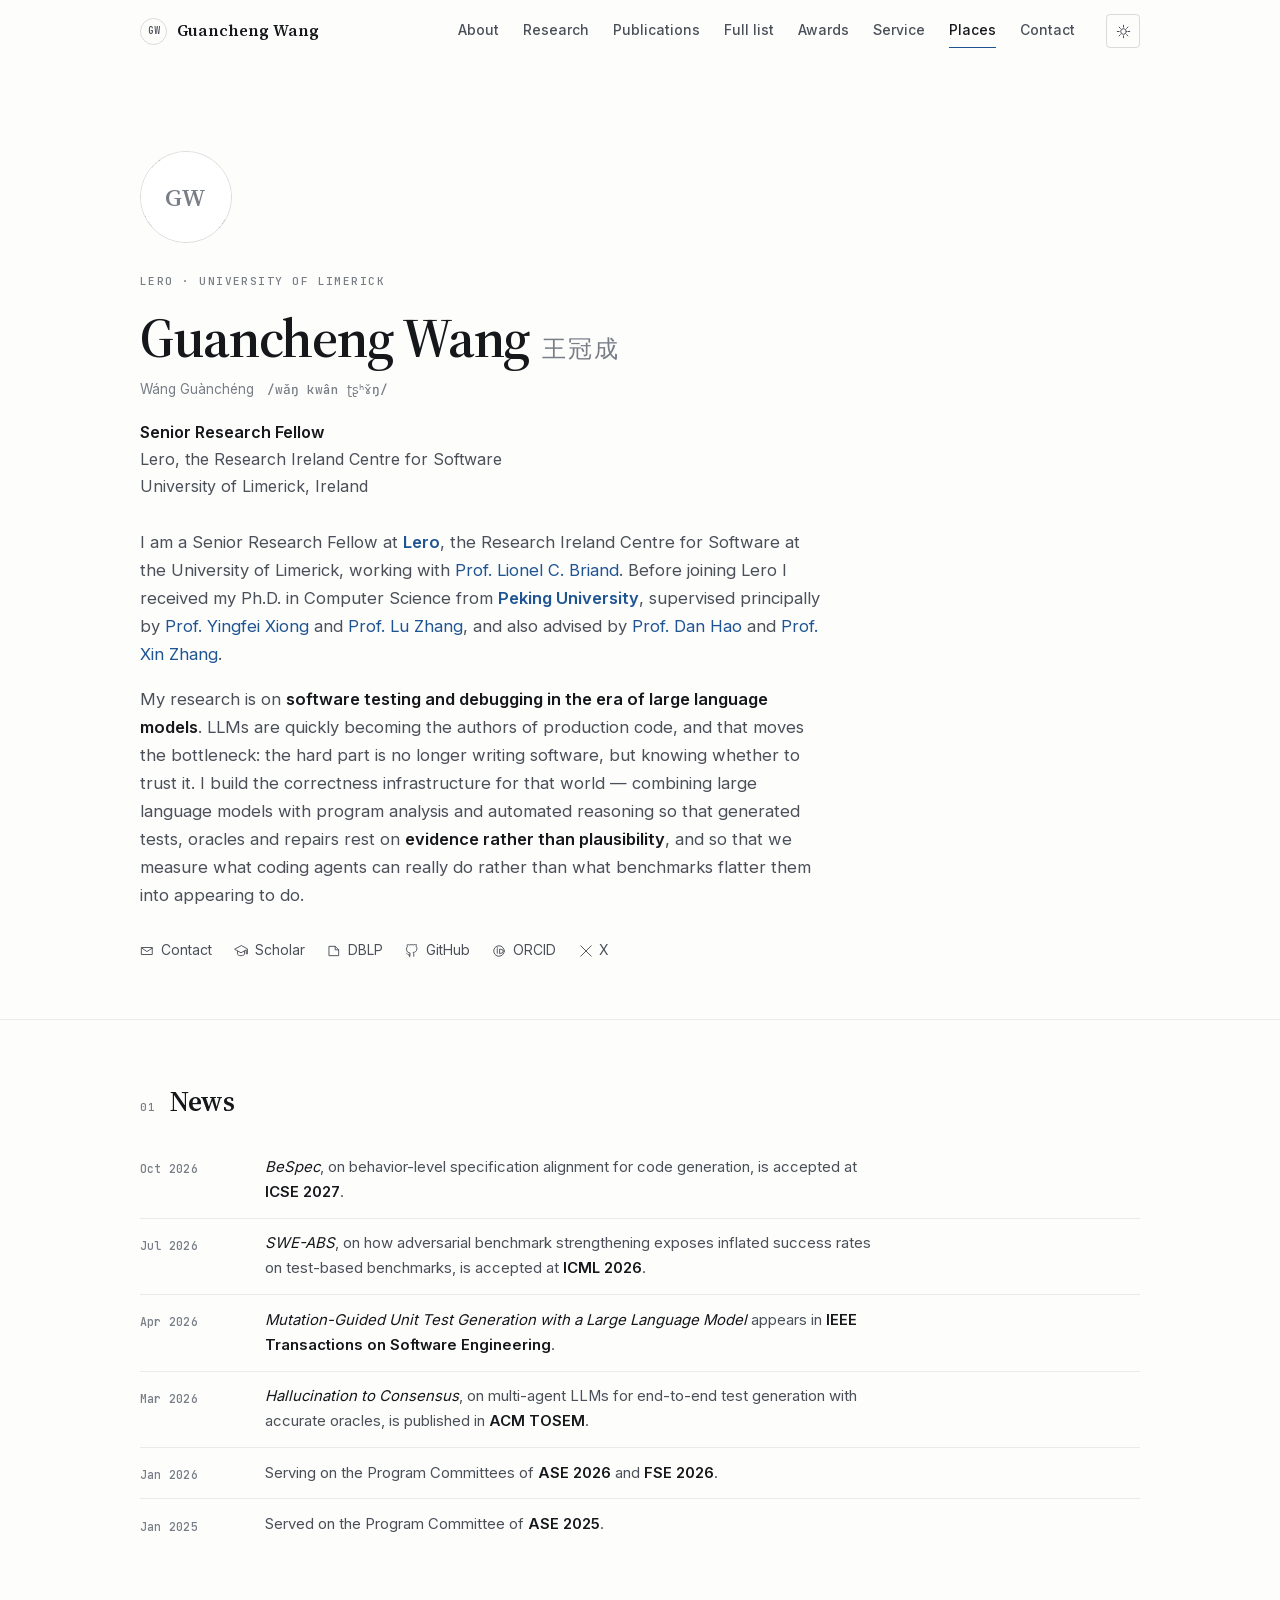
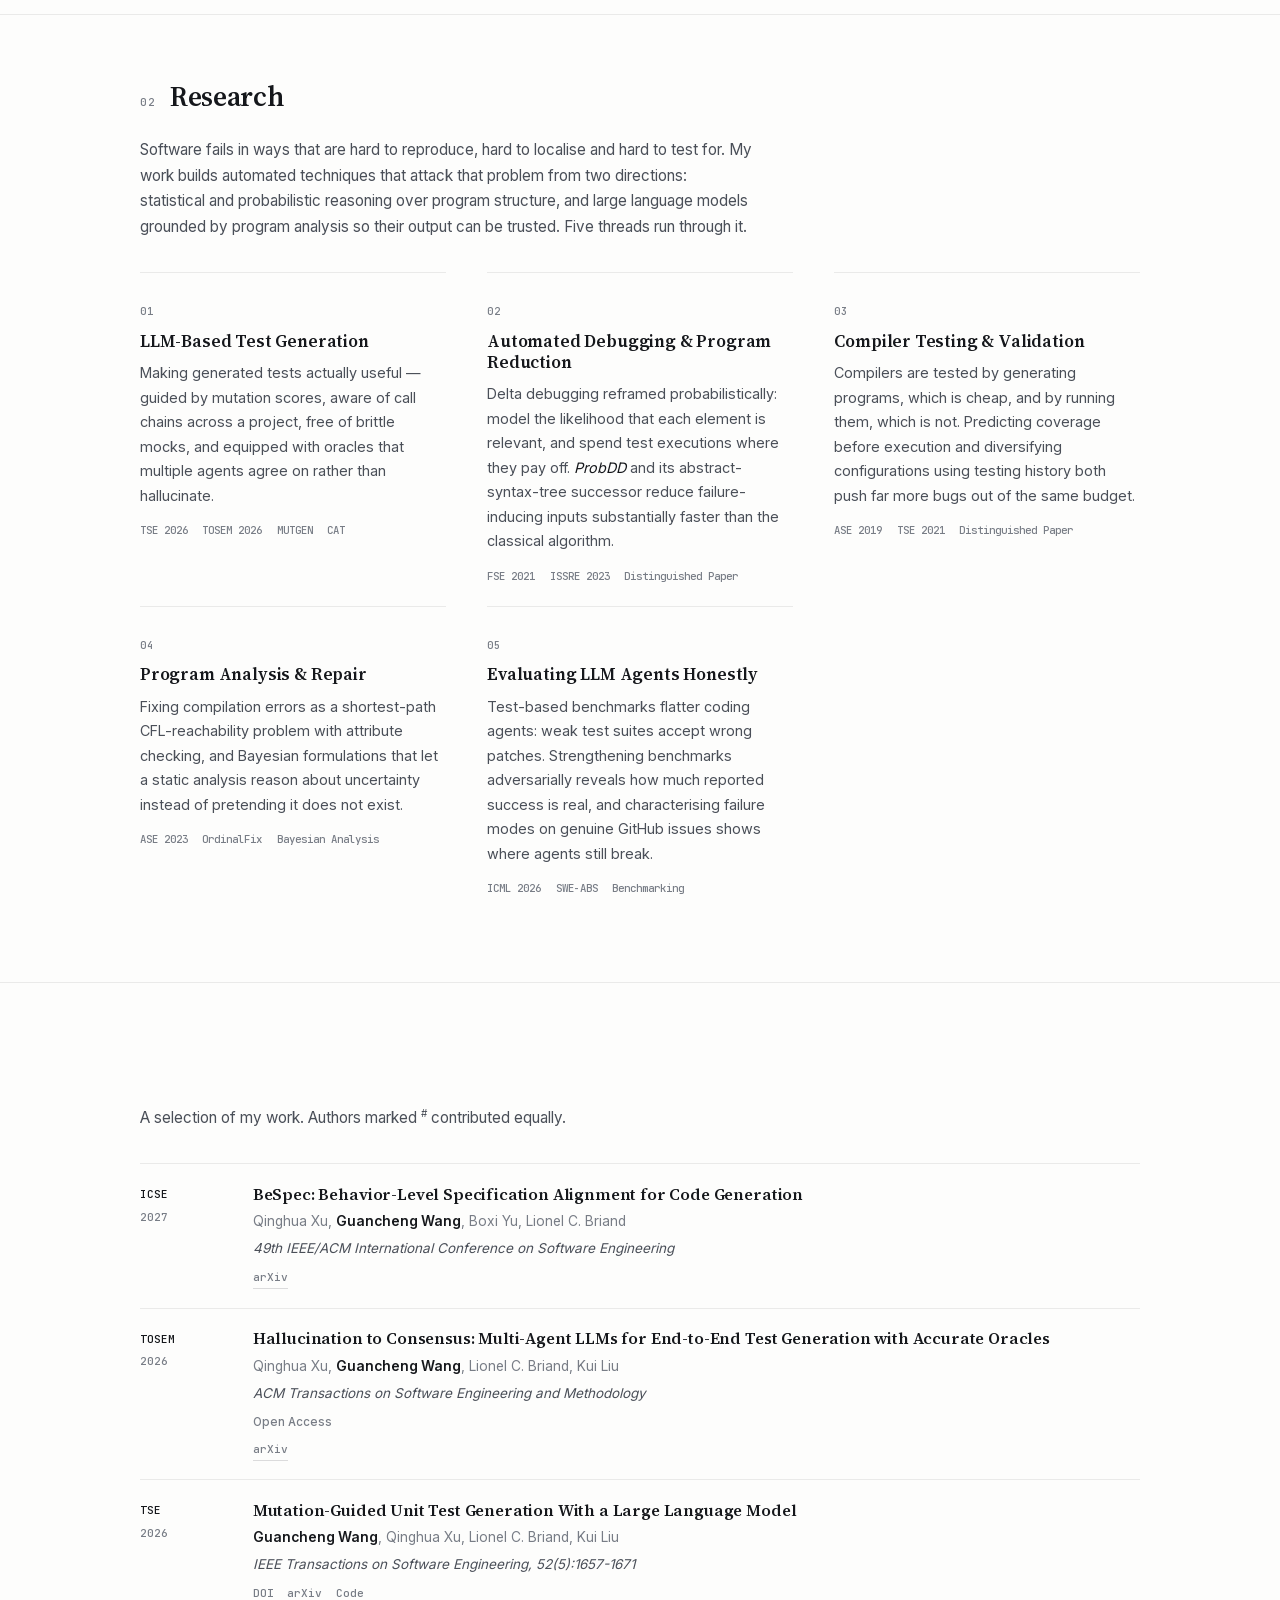
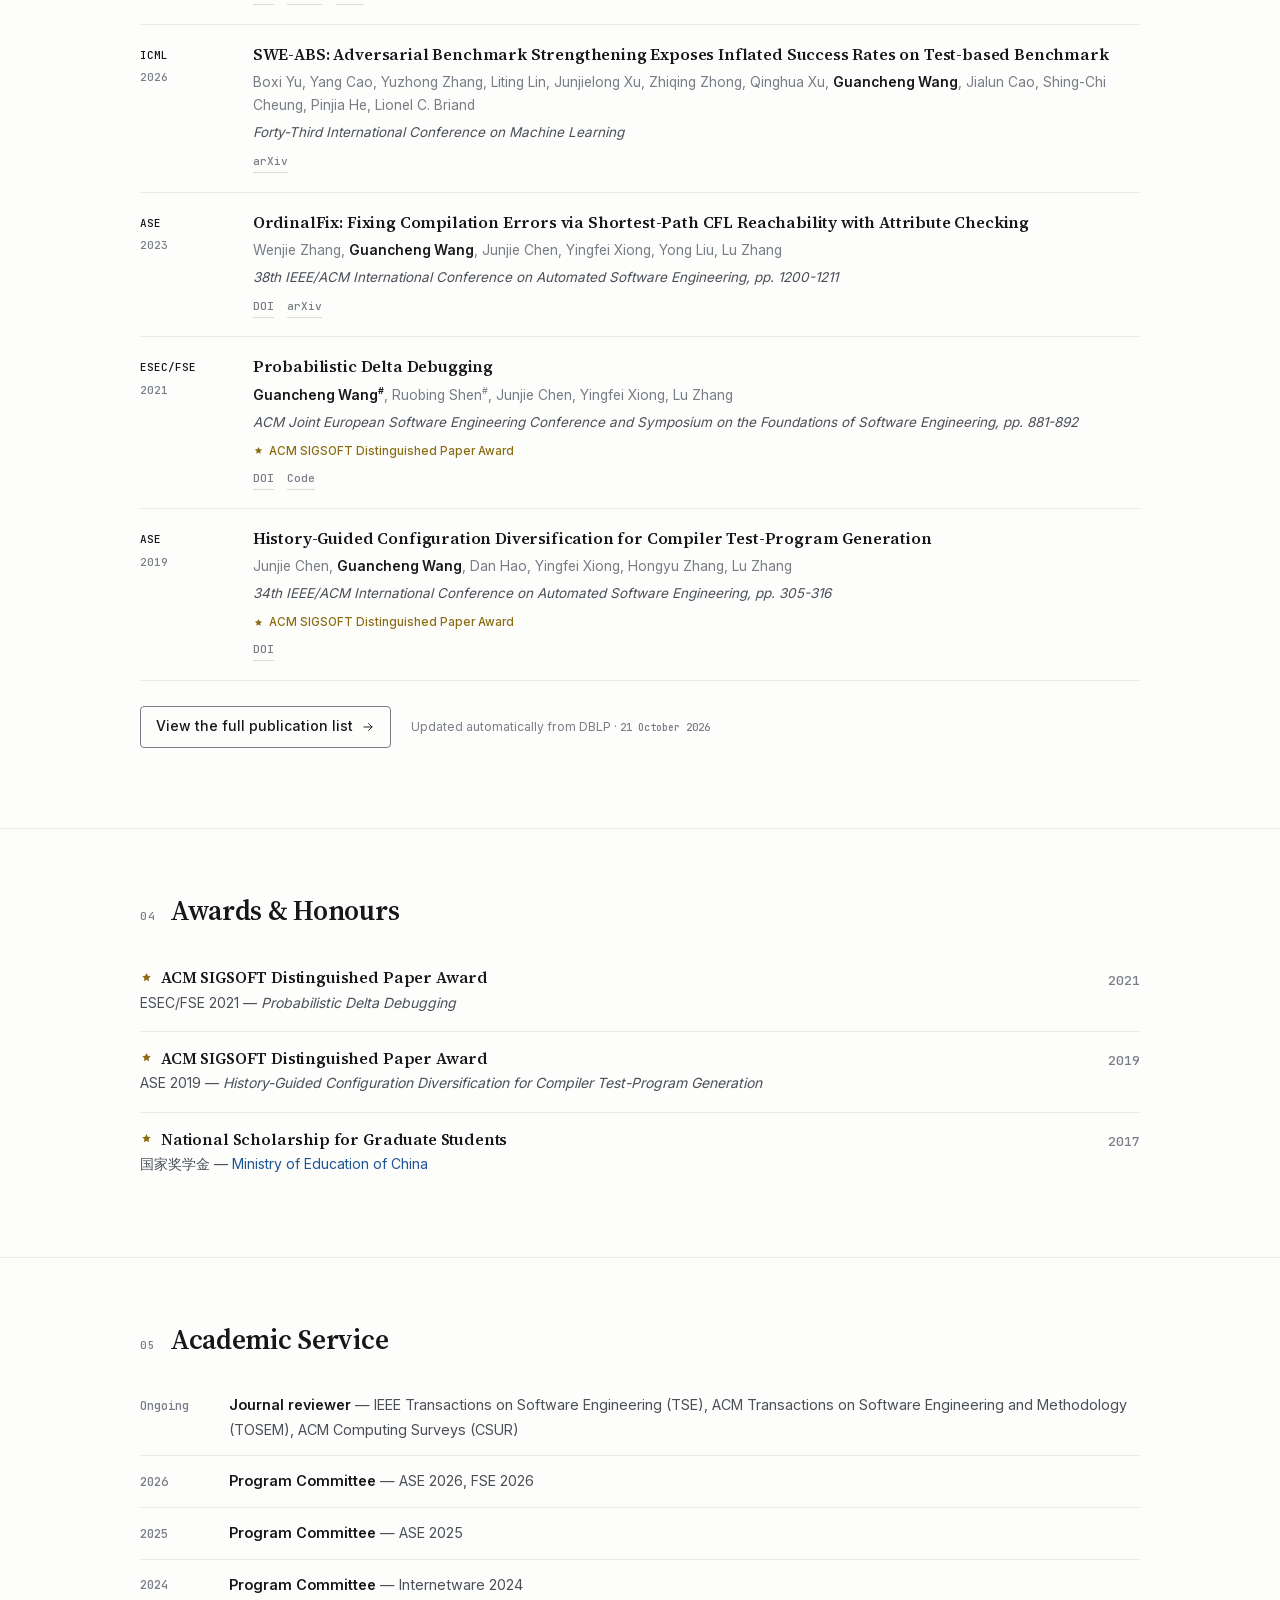
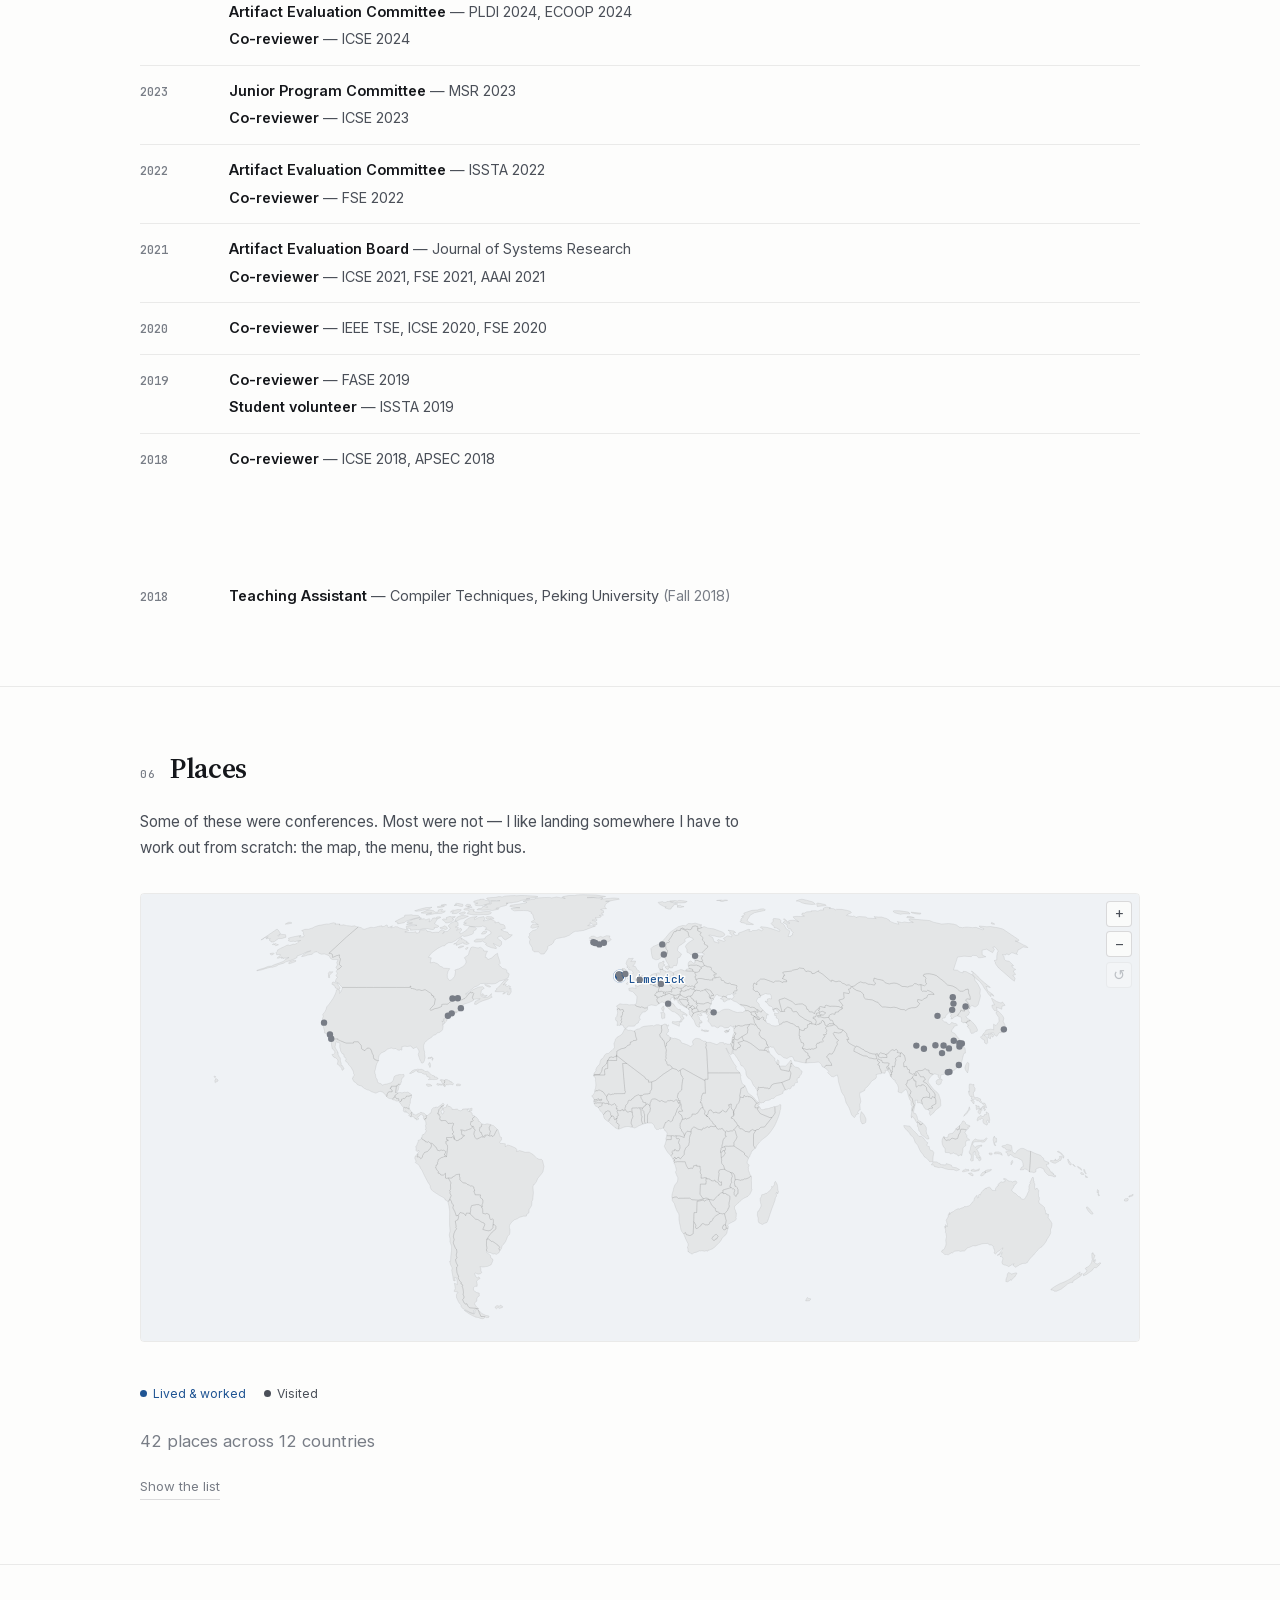
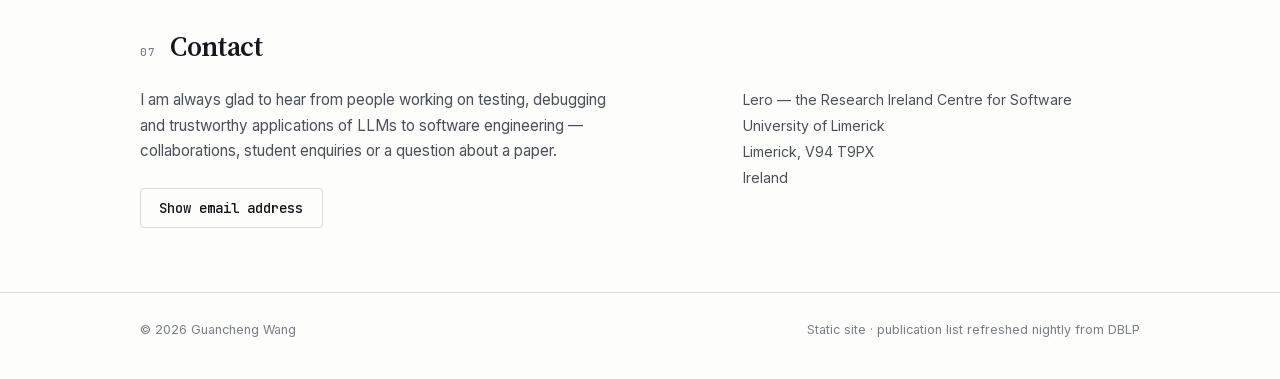
==== commit 431157a9: "paper: BeSpec accepted at ICSE 2027 Promotes the arXiv preprint (2607.02949) to ICSE 2027 in the pub" ====
--- a/index.html
+++ b/index.html
@@ -136,6 +136,7 @@
     <h2 class="section__title reveal"><span class="section__num">01</span>News</h2>
     <ul class="news reveal">
 <!-- NEWS:START -->
+        <li class="news__item"><time class="news__date">Oct 2026</time><p><em>BeSpec</em>, on behavior-level specification alignment for code generation, is accepted at <strong>ICSE 2027</strong>.</p></li>
         <li class="news__item"><time class="news__date">Jul 2026</time><p><em>SWE-ABS</em>, on how adversarial benchmark strengthening exposes inflated success rates on test-based benchmarks, is accepted at <strong>ICML 2026</strong>.</p></li>
         <li class="news__item"><time class="news__date">Apr 2026</time><p><em>Mutation-Guided Unit Test Generation with a Large Language Model</em> appears in <strong>IEEE Transactions on Software Engineering</strong>.</p></li>
         <li class="news__item"><time class="news__date">Mar 2026</time><p><em>Hallucination to Consensus</em>, on multi-agent LLMs for end-to-end test generation with accurate oracles, is published in <strong>ACM TOSEM</strong>.</p></li>
@@ -216,6 +217,16 @@
 
     <div class="publist publist--selected">
 <!-- SELECTED:START -->
+        <article class="pub" data-type="conference" data-year="2027" data-topics="LLM4SE Code Generation" data-title="BeSpec: Behavior-Level Specification Alignment for Code Generation" data-authors="Qinghua Xu Guancheng Wang Boxi Yu Lionel C. Briand" data-venue="49th IEEE/ACM International Conference on Software Engineering ICSE">
+          <div class="pub__rail"><span class="pub__venue-tag">ICSE</span><span class="pub__year">2027</span></div>
+          <div class="pub__body">
+            <h3 class="pub__title">BeSpec: Behavior-Level Specification Alignment for Code Generation</h3>
+            <p class="pub__authors"><span class='author'>Qinghua Xu</span>, <span class="author me">Guancheng Wang</span>, <span class='author'>Boxi Yu</span>, <span class='author'>Lionel C. Briand</span></p>
+            <p class="pub__venue">49th IEEE/ACM International Conference on Software Engineering</p>
+            <div class="pub__meta"></div>
+            <div class="pub__links"><a class="publink publink--arxiv" href="https://arxiv.org/abs/2607.02949" target="_blank" rel="noopener">arXiv</a></div>
+          </div>
+        </article>
         <article class="pub" data-type="journal" data-year="2026" data-topics="LLM4SE Test Generation Test Oracles" data-title="Hallucination to Consensus: Multi-Agent LLMs for End-to-End Test Generation with Accurate Oracles" data-authors="Qinghua Xu Guancheng Wang Lionel C. Briand Kui Liu" data-venue="ACM Transactions on Software Engineering and Methodology TOSEM">
           <div class="pub__rail"><span class="pub__venue-tag">TOSEM</span><span class="pub__year">2026</span></div>
           <div class="pub__body">
@@ -284,7 +295,7 @@
         View the full publication list
         <svg viewBox="0 0 24 24" aria-hidden="true"><path d="M5 12h14M13 6l6 6-6 6"/></svg>
       </a>
-      <span class="publist__stamp">Updated automatically from DBLP · <span class="updated"><!-- UPDATED:START --><time datetime="2026-08-10T15:36:33Z">10 August 2026</time><!-- UPDATED:END --></span></span>
+      <span class="publist__stamp">Updated automatically from DBLP · <span class="updated"><!-- UPDATED:START --><time datetime="2026-10-21T00:40:21Z">21 October 2026</time><!-- UPDATED:END --></span></span>
     </p>
   </div>
 </section>
